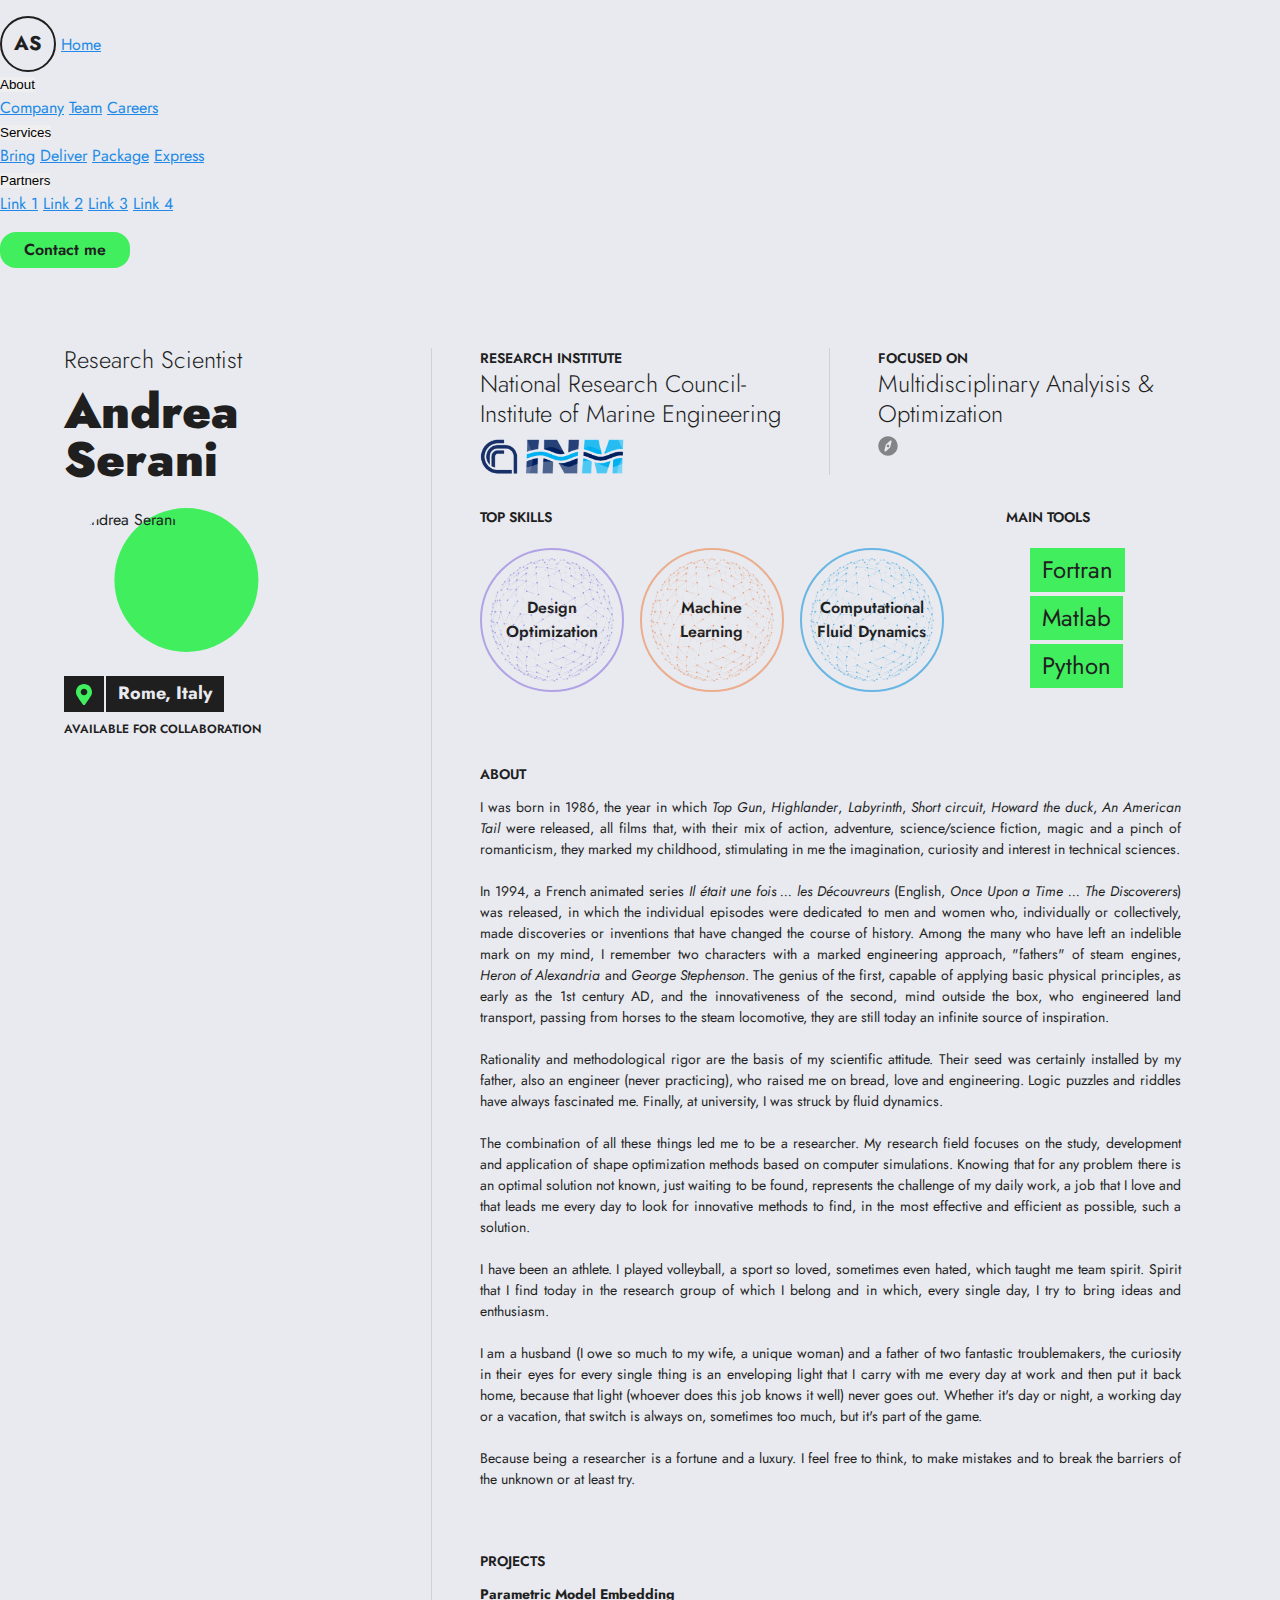
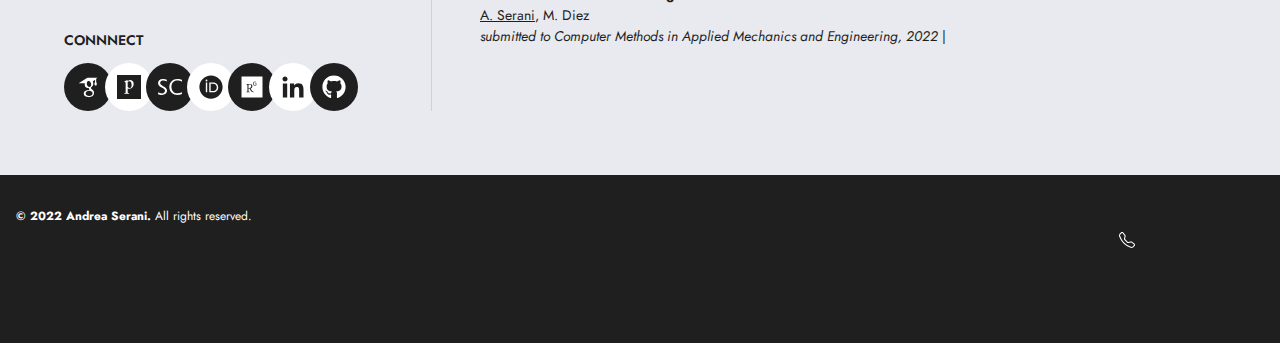
==== index.html @ d8c829e6 "Update index.html" ====
<!DOCTYPE htmL>
<html lang="en"><head>
<title>Andrea Serani - Research Scientist</title>
<meta charset="utf-8">
<meta http-equiv="X-UA-Compatible" content="IE=edge">
<meta name="viewport" content="width=device-width, initial-scale=1, shrink-to-fit=no">
<!--<link href="https://fonts.googleapis.com/css?family=Roboto:400,500|Source+Sans+Pro:300,400,600,700,900" rel="stylesheet">-->
    <link rel="preconnect" href="https://fonts.googleapis.com">
    <link rel="preconnect" href="https://fonts.gstatic.com" crossorigin>
    <link href="https://fonts.googleapis.com/css2?family=Jost:wght@300;400;500;600;700;900&display=swap" rel="stylesheet" type='text/css'>       
<link rel="stylesheet" href="./assets/styles.css">
<!--	<link rel="stylesheet" href="./assets/style.min.css">-->
<script src="./assets/scripts.js"></script>
<link rel="icon" type="image/png" href="./images/MAORG_symbol.png">
<!--<link rel="shortcut icon" href="./imags/MAORG_symbol.png" >     -->
<meta name="theme-color" content="#eee841">
<link rel="dns-prefetch" href="//fonts.googleapis.com/">
<link rel="stylesheet" href="https://cdn.rawgit.com/jpswalsh/academicons/master/css/academicons.min.css">	
<meta name="description" content="Andrea Serani - Research Scientist">
<script type="application/ld+json">
      {
        "@context": "http://schema.org/",
        "@type": "Person",
        "name": "Andrea Serani",
        "image": "DSCN4914.png",
        "sameAs": ["https://www.linkedin.com/in/andrea-serani/","https://github.com/MAORG-CNR-INM"],
        "jobTitle": "Research Scientist",
        "worksFor": {
          "@type": "Research Institute",
          "name": "CNR-INM"
        }  
      }
    </script>
</head>
<body class="antialiased bg-back leading-normal font-text text-front" data-new-gr-c-s-check-loaded="8.900.0" data-gr-ext-installed="">
<header>
<!-- The navigation menu -->
<div class="navbar">
<span class="inline-flex w-14 h-14 lg:mt-4 font-header font-bold text-xl justify-center items-center text-center text-front border-2 border-solid border-front rounded-full">AS</span>
  <a href="#home">Home</a>
  <div class="subnav">
    <button class="subnavbtn">About <i class="fa fa-caret-down"></i></button>
    <div class="subnav-content">
      <a href="#company">Company</a>
      <a href="#team">Team</a>
      <a href="#careers">Careers</a>
    </div>
  </div>
  <div class="subnav">
    <button class="subnavbtn">Services <i class="fa fa-caret-down"></i></button>
    <div class="subnav-content">
      <a href="#bring">Bring</a>
      <a href="#deliver">Deliver</a>
      <a href="#package">Package</a>
      <a href="#express">Express</a>
    </div>
  </div>
  <div class="subnav">
    <button class="subnavbtn">Partners <i class="fa fa-caret-down"></i></button>
    <div class="subnav-content">
      <a href="#link1">Link 1</a>
      <a href="#link2">Link 2</a>
      <a href="#link3">Link 3</a>
      <a href="#link4">Link 4</a>
    </div>
  </div>
<a href="#contact" class="contact">
<span class="inline-block h-6 w-6 lg:hidden"><svg xmlns="http://www.w3.org/2000/svg" viewBox="0 0 512 512"><path d="M502.3 190.8c3.9-3.1 9.7-.2 9.7 4.7V400c0 26.5-21.5 48-48 48H48c-26.5 0-48-21.5-48-48V195.6c0-5 5.7-7.8 9.7-4.7 22.4 17.4 52.1 39.5 154.1 113.6 21.1 15.4 56.7 47.8 92.2 47.6 35.7.3 72-32.8 92.3-47.6 102-74.1 131.6-96.3 154-113.7zM256 320c23.2.4 56.6-29.2 73.4-41.4 132.7-96.3 142.8-104.7 173.4-128.7 5.8-4.5 9.2-11.5 9.2-18.9v-19c0-26.5-21.5-48-48-48H48C21.5 64 0 85.5 0 112v19c0 7.4 3.4 14.3 9.2 18.9 30.6 23.9 40.7 32.4 173.4 128.7 16.8 12.2 50.2 41.8 73.4 41.4z"></path></svg></span>
<span class="hidden lg:block">Contact me</span>
</a>
</div>	

<div class="flex justify-between p-4 lg:px-8">
<!--<div class="flex justify-between p-4 lg:px-8">
<span class="inline-flex w-14 h-14 lg:mt-4 font-header font-bold text-xl justify-center items-center text-center text-front border-2 border-solid border-front rounded-full">AS</span>
<a href="#contact" class="contact">
<span class="inline-block h-6 w-6 lg:hidden"><svg xmlns="http://www.w3.org/2000/svg" viewBox="0 0 512 512"><path d="M502.3 190.8c3.9-3.1 9.7-.2 9.7 4.7V400c0 26.5-21.5 48-48 48H48c-26.5 0-48-21.5-48-48V195.6c0-5 5.7-7.8 9.7-4.7 22.4 17.4 52.1 39.5 154.1 113.6 21.1 15.4 56.7 47.8 92.2 47.6 35.7.3 72-32.8 92.3-47.6 102-74.1 131.6-96.3 154-113.7zM256 320c23.2.4 56.6-29.2 73.4-41.4 132.7-96.3 142.8-104.7 173.4-128.7 5.8-4.5 9.2-11.5 9.2-18.9v-19c0-26.5-21.5-48-48-48H48C21.5 64 0 85.5 0 112v19c0 7.4 3.4 14.3 9.2 18.9 30.6 23.9 40.7 32.4 173.4 128.7 16.8 12.2 50.2 41.8 73.4 41.4z"></path></svg></span>
<span class="hidden lg:block">Contact me</span>
</a>-->
</div>
</header>
<section class="container flex flex-wrap pt-4 my-8">
<div class="w-full lg:w-1/3 lg:border-r border-line lg:px-8 xl:px-12">
<div class="flex flex-col h-full justify-between">
<div>
<h2 class="font-header font-light text-front text-2xl leading-none mb-4">Research Scientist</h2>
<h1 class="font-header font-black text-front text-5xl leading-none break-words mb-6">Andrea Serani</h1>
<div class="relative inline-block">
<img src="images/DSCN4914.png" alt="Andrea Serani" class="block rounded-full relative z-10 w-56 h-56 lg:w-36 lg:h-36">
<div class="avatar-bg bg-lead"></div>
</div>
<br>
<div class="inline-flex bg-front mt-6 w-auto">
<span class="text-lead border-r-2 border-back pt-2 px-3">
<span class="inline-block h-4 w-4">
<svg xmlns="http://www.w3.org/2000/svg" viewBox="0 0 384 512"><path d="M172.268 501.67C26.97 291.031 0 269.413 0 192 0 85.961 85.961 0 192 0s192 85.961 192 192c0 77.413-26.97 99.031-172.268 309.67-9.535 13.774-29.93 13.773-39.464 0zM192 272c44.183 0 80-35.817 80-80s-35.817-80-80-80-80 35.817-80 80 35.817 80 80 80z"></path></svg>
</span>
</span>
<span class="text-back font-header font-bold py-1 px-3 text-lg">Rome, Italy</span>
</div>
<div class="text-xs uppercase pt-2 font-semibold text-front font-header">
Available for collaboration 
</div>
<div class="pt-1">
<a href="docs/CV_Serani.pdf"><i class="ai ai-cv-square ai-2x"></i></a>	
</div>
</div>
<footer class="pt-8 pb-12 lg:py-0">
<h5 class="section-header pb-3">Connnect</h5>
<div class="connect-icons">
<a href="https://scholar.google.it/citations?user=_Tz_sf8AAAAJ&hl=it" class="connect-icon" target="_blank"><svg style="color: white" xmlns="http://www.w3.org/2000/svg" xmlns:xlink="http://www.w3.org/1999/xlink" width="40" zoomAndPan="magnify" viewBox="0 0 30 30.000001" height="40" preserveAspectRatio="xMidYMid meet" version="1.0"><defs><clipPath id="id1"><path d="M 3.386719 3 L 27.339844 3 L 27.339844 28 L 3.386719 28 Z M 3.386719 3 " clip-rule="nonzero" fill="white"></path></clipPath></defs><g clip-path="url(#id1)"><path fill="white" d="M 14.660156 3.25 L 3.386719 10.308594 L 11.125 10.308594 C 11.097656 10.417969 11.050781 10.515625 11.027344 10.625 C 10.960938 10.964844 10.910156 11.34375 10.910156 11.734375 C 10.910156 16.773438 16.054688 16.207031 16.054688 16.207031 L 16.054688 17.492188 C 16.054688 18.011719 16.734375 17.832031 16.816406 18.890625 C 16.476562 18.890625 9.691406 18.695312 9.691406 23.277344 C 9.691406 27.882812 15.679688 27.65625 15.679688 27.65625 C 15.679688 27.65625 22.59375 27.964844 22.59375 22.273438 C 22.597656 18.871094 18.636719 17.765625 18.636719 16.398438 C 18.636719 15.015625 21.621094 14.609375 21.621094 11.375 C 21.621094 9.960938 21.523438 8.953125 20.890625 8.238281 C 20.84375 8.1875 20.808594 8.152344 20.761719 8.121094 C 20.75 8.109375 20.738281 8.101562 20.726562 8.09375 L 20.898438 8.09375 L 23.816406 5.902344 L 23.816406 8.898438 C 23.816406 8.953125 23.820312 9.007812 23.832031 9.0625 C 23.609375 9.1875 23.429688 9.363281 23.300781 9.585938 C 23.171875 9.808594 23.109375 10.050781 23.113281 10.308594 L 23.113281 11.722656 C 23.109375 11.910156 23.144531 12.09375 23.214844 12.269531 C 23.285156 12.445312 23.386719 12.597656 23.515625 12.734375 C 23.648438 12.867188 23.804688 12.972656 23.976562 13.042969 C 24.152344 13.117188 24.332031 13.152344 24.519531 13.152344 C 24.710938 13.152344 24.890625 13.117188 25.066406 13.042969 C 25.238281 12.972656 25.390625 12.867188 25.523438 12.734375 C 25.65625 12.597656 25.757812 12.445312 25.828125 12.269531 C 25.898438 12.09375 25.933594 11.910156 25.929688 11.722656 L 25.929688 10.308594 C 25.933594 10.050781 25.871094 9.808594 25.742188 9.585938 C 25.613281 9.363281 25.433594 9.1875 25.207031 9.0625 C 25.21875 9.007812 25.226562 8.953125 25.226562 8.898438 L 25.226562 4.839844 L 27.339844 3.25 Z M 15.632812 7.5625 C 16.039062 7.542969 16.445312 7.640625 16.835938 7.863281 C 17.125 8.007812 17.402344 8.21875 17.644531 8.480469 C 18.148438 8.984375 18.570312 9.714844 18.796875 10.578125 C 19.332031 12.625 18.636719 14.597656 17.191406 14.96875 C 15.765625 15.375 14.171875 14.039062 13.621094 12.007812 C 13.378906 11.015625 13.410156 10.054688 13.6875 9.292969 C 13.691406 9.28125 13.695312 9.273438 13.699219 9.265625 C 13.703125 9.261719 13.710938 9.257812 13.714844 9.253906 C 13.792969 8.953125 13.921875 8.679688 14.082031 8.457031 C 14.371094 8.035156 14.753906 7.746094 15.226562 7.617188 C 15.363281 7.585938 15.496094 7.566406 15.632812 7.5625 Z M 16.183594 19.75 C 18.566406 19.570312 20.597656 20.886719 20.746094 22.675781 C 20.84375 24.449219 19.007812 26.027344 16.605469 26.1875 C 14.222656 26.351562 12.160156 25.050781 12.046875 23.277344 C 11.933594 21.492188 13.78125 19.929688 16.183594 19.75 Z M 16.183594 19.75 " fill-opacity="1" fill-rule="nonzero"></path></g></svg></a>
<a href="https://publons.com/researcher/1407572/andrea-serani/" class="connect-icon" target="_blank"><svg role="img" viewBox="0 0 24 24" xmlns="http://www.w3.org/2000/svg"><title>Publons</title><path d="M0 0v24h24V0zm10.34 5.1c.083.014.114.096.156.158.054.354.1.71.154 1.065.157-.162.31-.328.49-.464.867-.666 2.05-.94 3.11-.63.72.21 1.315.72 1.756 1.316.187.263.348.547.45.855.198.582.225 1.206.198 1.815-.053 1.12-.433 2.244-1.169 3.103a4.029 4.029 0 01-2.616 1.41 4.418 4.418 0 01-2.188-.317c.019 1.01.032 2.018.038 3.028.021.465-.021.938.087 1.396.031.14.123.292.28.308.302.036.608.013.912.02.057 0 .13.037.126.101.004.186.009.373-.004.56-.046.092-.17.07-.255.072a44.358 44.358 0 00-4.437 0l-.07-.056c-.004-.22-.063-.467.034-.671.3-.035.606.02.904-.032.191-.048.268-.26.295-.434.04-.32.027-.642.042-.963V8.348c0-.156.006-.31-.008-.465a.888.888 0 00-.34-.656c-.203-.158-.438-.265-.662-.388-.082-.052-.181-.097-.229-.187a.985.985 0 01.008-.337c.056-.066.144-.086.219-.122.73-.315 1.456-.636 2.185-.952.17-.068.346-.144.533-.144zm1.99 1.146c-.053 0-.104 0-.156.013a2.12 2.12 0 00-1.493.86c.005 1.44 0 2.88.003 4.32.005.327.073.676.302.924.524.512 1.302.692 2.014.593.577-.096 1.037-.538 1.279-1.054.344-.736.395-1.571.335-2.371-.053-.655-.181-1.312-.449-1.915-.184-.407-.442-.793-.811-1.054a1.717 1.717 0 00-1.024-.313z"/></svg> </a>	
<a href="https://www.scopus.com/authid/detail.uri?authorId=56588993500" class="connect-icon" target="_blank"><svg style="color: white" role="img" viewBox="0 0 24 24" xmlns="http://www.w3.org/2000/svg"><title>Scopus</title><path d="M24 19.059l-.14-1.777c-1.426.772-2.945 1.076-4.465 1.076-3.319 0-5.96-2.782-5.96-6.475 0-3.903 2.595-6.31 5.633-6.31 1.917 0 3.39.303 4.792 1.075L24 4.895c-1.286-.608-2.337-.889-4.698-.889-4.534 0-7.97 3.53-7.97 8.017 0 5.12 4.09 7.924 7.9 7.924 1.916 0 3.506-.257 4.768-.888zm-14.954-3.46c0-2.22-1.964-3.225-3.857-4.347C3.716 10.364 2.15 9.756 2.15 8.12c0-1.215.889-2.548 2.642-2.548 1.519 0 2.57.234 3.903 1.029l.117-1.847c-1.239-.514-2.127-.748-4.137-.748C1.8 4.006.047 5.876.047 8.26c0 2.384 2.103 3.413 4.02 4.581 1.426.865 2.922 1.45 2.922 2.992 0 1.496-1.333 2.571-2.922 2.571-1.566 0-2.594-.35-3.786-1.075L0 19.176c1.215.56 2.454.818 4.16.818 2.385 0 4.885-1.473 4.885-4.395z" fill="white"></path></svg></a>
<a href="https://orcid.org/0000-0002-8814-1793" class="connect-icon" target="_blank"><svg xmlns="http://www.w3.org/2000/svg" viewBox="0 0 512 512"><!--! Font Awesome Free 6.1.1 by @fontawesome - https://fontawesome.com License - https://fontawesome.com/license/free (Icons: CC BY 4.0, Fonts: SIL OFL 1.1, Code: MIT License) Copyright 2022 Fonticons, Inc. --><path d="M294.75 188.19h-45.92V342h47.47c67.62 0 83.12-51.34 83.12-76.91 0-41.64-26.54-76.9-84.67-76.9zM256 8C119 8 8 119 8 256s111 248 248 248 248-111 248-248S393 8 256 8zm-80.79 360.76h-29.84v-207.5h29.84zm-14.92-231.14a19.57 19.57 0 1 1 19.57-19.57 19.64 19.64 0 0 1-19.57 19.57zM300 369h-81V161.26h80.6c76.73 0 110.44 54.83 110.44 103.85C410 318.39 368.38 369 300 369z"/></svg> </a>
<a href="https://www.researchgate.net/profile/Andrea-Serani" class="connect-icon" target="_blank"><svg style="color: white" xmlns="http://www.w3.org/2000/svg" viewBox="0 0 448 512"><!--! Font Awesome Free 6.1.1 by @fontawesome - https://fontawesome.com License - https://fontawesome.com/license/free (Icons: CC BY 4.0, Fonts: SIL OFL 1.1, Code: MIT License) Copyright 2022 Fonticons, Inc. --><path d="M0 32v448h448V32H0zm262.2 334.4c-6.6 3-33.2 6-50-14.2-9.2-10.6-25.3-33.3-42.2-63.6-8.9 0-14.7 0-21.4-.6v46.4c0 23.5 6 21.2 25.8 23.9v8.1c-6.9-.3-23.1-.8-35.6-.8-13.1 0-26.1.6-33.6.8v-8.1c15.5-2.9 22-1.3 22-23.9V225c0-22.6-6.4-21-22-23.9V193c25.8 1 53.1-.6 70.9-.6 31.7 0 55.9 14.4 55.9 45.6 0 21.1-16.7 42.2-39.2 47.5 13.6 24.2 30 45.6 42.2 58.9 7.2 7.8 17.2 14.7 27.2 14.7v7.3zm22.9-135c-23.3 0-32.2-15.7-32.2-32.2V167c0-12.2 8.8-30.4 34-30.4s30.4 17.9 30.4 17.9l-10.7 7.2s-5.5-12.5-19.7-12.5c-7.9 0-19.7 7.3-19.7 19.7v26.8c0 13.4 6.6 23.3 17.9 23.3 14.1 0 21.5-10.9 21.5-26.8h-17.9v-10.7h30.4c0 20.5 4.7 49.9-34 49.9zm-116.5 44.7c-9.4 0-13.6-.3-20-.8v-69.7c6.4-.6 15-.6 22.5-.6 23.3 0 37.2 12.2 37.2 34.5 0 21.9-15 36.6-39.7 36.6z" fill="white"></path></svg></a>
<a href="https://www.linkedin.com/in/andrea-serani/" class="connect-icon" target="_blank"><svg xmlns="http://www.w3.org/2000/svg" viewBox="0 0 448 512"><path d="M100.3 480H7.4V180.9h92.9V480zM53.8 140.1C24.1 140.1 0 115.5 0 85.8 0 56.1 24.1 32 53.8 32c29.7 0 53.8 24.1 53.8 53.8 0 29.7-24.1 54.3-53.8 54.3zM448 480h-92.7V334.4c0-34.7-.7-79.2-48.3-79.2-48.3 0-55.7 37.7-55.7 76.7V480h-92.8V180.9h89.1v40.8h1.3c12.4-23.5 42.7-48.3 87.9-48.3 94 0 111.3 61.9 111.3 142.3V480z"></path></svg></a>
<a href="https://github.com/MAORG-CNR-INM" class="connect-icon" target="_blank"><svg xmlns="http://www.w3.org/2000/svg" viewBox="0 0 496 512"><path d="M165.9 397.4c0 2-2.3 3.6-5.2 3.6-3.3.3-5.6-1.3-5.6-3.6 0-2 2.3-3.6 5.2-3.6 3-.3 5.6 1.3 5.6 3.6zm-31.1-4.5c-.7 2 1.3 4.3 4.3 4.9 2.6 1 5.6 0 6.2-2s-1.3-4.3-4.3-5.2c-2.6-.7-5.5.3-6.2 2.3zm44.2-1.7c-2.9.7-4.9 2.6-4.6 4.9.3 2 2.9 3.3 5.9 2.6 2.9-.7 4.9-2.6 4.6-4.6-.3-1.9-3-3.2-5.9-2.9zM244.8 8C106.1 8 0 113.3 0 252c0 110.9 69.8 205.8 169.5 239.2 12.8 2.3 17.3-5.6 17.3-12.1 0-6.2-.3-40.4-.3-61.4 0 0-70 15-84.7-29.8 0 0-11.4-29.1-27.8-36.6 0 0-22.9-15.7 1.6-15.4 0 0 24.9 2 38.6 25.8 21.9 38.6 58.6 27.5 72.9 20.9 2.3-16 8.8-27.1 16-33.7-55.9-6.2-112.3-14.3-112.3-110.5 0-27.5 7.6-41.3 23.6-58.9-2.6-6.5-11.1-33.3 2.6-67.9 20.9-6.5 69 27 69 27 20-5.6 41.5-8.5 62.8-8.5s42.8 2.9 62.8 8.5c0 0 48.1-33.6 69-27 13.7 34.7 5.2 61.4 2.6 67.9 16 17.7 25.8 31.5 25.8 58.9 0 96.5-58.9 104.2-114.8 110.5 9.2 7.9 17 22.9 17 46.4 0 33.7-.3 75.4-.3 83.6 0 6.5 4.6 14.4 17.3 12.1C428.2 457.8 496 362.9 496 252 496 113.3 383.5 8 244.8 8zM97.2 352.9c-1.3 1-1 3.3.7 5.2 1.6 1.6 3.9 2.3 5.2 1 1.3-1 1-3.3-.7-5.2-1.6-1.6-3.9-2.3-5.2-1zm-10.8-8.1c-.7 1.3.3 2.9 2.3 3.9 1.6 1 3.6.7 4.3-.7.7-1.3-.3-2.9-2.3-3.9-2-.6-3.6-.3-4.3.7zm32.4 35.6c-1.6 1.3-1 4.3 1.3 6.2 2.3 2.3 5.2 2.6 6.5 1 1.3-1.3.7-4.3-1.3-6.2-2.2-2.3-5.2-2.6-6.5-1zm-11.4-14.7c-1.6 1-1.6 3.6 0 5.9 1.6 2.3 4.3 3.3 5.6 2.3 1.6-1.3 1.6-3.9 0-6.2-1.4-2.3-4-3.3-5.6-2z"></path></svg></a>
</div>
</footer>
</div>
</div>
<div class="w-full lg:w-2/3 lg:pl-8 xl:pl-12">
<div class="flex pb-8">
<div class="w-1/2 pr-4 lg:pr-12 border-r border-line">
<h5 class="section-header pb-0">Research Institute</h5>
<h3 class="font-header font-light text-2xl text-front leading-tight">National Research Council-Institute of Marine Engineering</h3>
<div class="font-header font-semibold text-xs uppercase pt-2">
<!--<span class="dot status-green"></span> Available for hire-->
<a class="thumbnail pub_img"  href="http://www.inm.cnr.it/" target="_blank">
                                    <img src="images/thumbnail.png" alt="" class="block lg:w-36 lg:h12"/>
                                </a>    
</div>
</div>
<div class="w-1/2 pl-4 lg:pl-12">
<h5 class="section-header pb-0">Focused on</h5>
<div class="font-header font-light text-2xl text-front leading-tight">
Multidisciplinary Analyisis & Optimization
<div class="pt-1">
<a href="http://www.inm.cnr.it/groups/mao/" class="inline-block text-front opacity-50 hover:opacity-75 h-5 w-5" target="_blank">
<svg xmlns="http://www.w3.org/2000/svg" viewBox="0 0 512 512"><path d="M504 256c0 136.967-111.033 248-248 248S8 392.967 8 256 119.033 8 256 8s248 111.033 248 248zM307.446 120.844l-102.642 97.779a23.997 23.997 0 0 0-6.772 11.729l-33.359 137.779c-5.68 23.459 22.777 39.318 39.88 23.024l102.64-97.779a23.99 23.99 0 0 0 6.772-11.729l33.359-137.779c5.618-23.198-22.591-39.493-39.878-23.024zM256 224c-17.673 0-32 14.327-32 32s14.327 32 32 32 32-14.327 32-32-14.327-32-32-32z"></path></svg>
</a>
</div>
</div>
</div>
</div>
<div class="flex flex-wrap">
<div class="w-full lg:w-3/4 pb-12">
<h5 class="section-header pb-3">Top skills</h5>
<ul class="skills">
<li class="skill">Design Optimization
<svg xmlns="http://www.w3.org/2000/svg" viewBox="460.5 460.5 79 79"><g><path opacity=".106" d="M504.7 500.2l-5.5-3.4v-.1h.1l5.4 3.5zM499.3 504c-.1 0-.1 0 0 0-.1 0-.1-.1 0 0l5.4-3.8h.1v.1l-5.5 3.7z"></path><path opacity=".106" d="M493.1 500.7s0-.1 0 0l6.1-3.9h.1v.1l-6.2 3.8z"></path><path opacity=".106" d="M499.3 504c-.1 0-.1 0 0 0l-6.2-3.3v-.1h.1l6.1 3.4c0-.1 0 0 0 0zM499.2 496.9c0-.1 0-.1 0 0l5.4-3.4h.1v.1l-5.5 3.3c.1 0 0 0 0 0z"></path><path opacity=".106" d="M505.9 506.5l-6.7-2.5v-.1h.1l6.6 2.6c0-.1.1-.1 0 0z"></path><path opacity=".106" d="M505.9 506.5l-1.3-6.3v-.1h.1l1.2 6.4c.1 0 0 0 0 0zM499.2 496.9s0-.1 0 0v-7.1 7.1c.1-.1.1 0 0 0z"></path><path opacity=".106" d="M504.7 500.2s-.1 0 0 0c-.1 0-.1 0 0 0l4.6-3.4h.1v.1l-4.7 3.3zM493.4 507.9c-.1 0-.1 0 0 0l5.8-4h.1v.1l-5.9 3.9z"></path><path opacity=".106" d="M500.1 510.8s-.1 0 0 0l-.9-6.8v-.1h.1l.8 6.9zM504.7 493.6l-5.5-3.7v-.1h.1l5.4 3.8c0-.1 0-.1 0 0z"></path><path opacity=".106" d="M493.1 493.1c-.1 0 0 0 0 0l6.1-3.4h.1v.1l-6.2 3.3zM500.1 510.8s-.1 0 0 0c-.1 0-.1-.1 0 0l5.8-4.4h.1v.1l-5.9 4.3z"></path><path opacity=".106" d="M505.9 506.5s0-.1 0 0l4.9-4.1h.1v.1l-5 4z"></path><path opacity=".106" d="M510.9 502.5c-.1 0-.1 0 0 0l-1.6-5.5v-.1h.1l1.5 5.6c0-.1 0 0 0 0zM487 504.7c-.1 0-.1 0 0 0-.1 0-.1 0 0 0l6.1-4.1h.1v.1l-6.2 4zM504.7 493.6c-.1 0-.1-.1 0 0l1.2-6.1h.1v.1l-1.3 6c0-.1 0 0 0 0z"></path><path opacity=".106" d="M509.3 497c-.1 0-.1-.1 0 0l1.6-5.4h.1v.1l-1.7 5.3zM493.4 507.9l-6.5-3.2v-.1h.1l6.4 3.3s.1 0 0 0zM507.1 513.4s-.1 0 0 0l-1.2-6.9v-.1h.1l1.1 7z"></path><path opacity=".106" d="M512.4 508.8l-6.5-2.3v-.1h.1l6.4 2.4c0-.1 0-.1 0 0zM514.7 497.1l-5.5-.2 5.5.2c.1-.1.1 0 0 0 .1 0 .1 0 0 0zM499.3 489.8c-.1 0-.1 0 0 0l-5.9-3.7v-.1h.1l5.8 3.8c0-.1 0 0 0 0zM507.1 513.4l-7-2.6v-.1h.1l6.9 2.7c0-.1 0-.1 0 0z"></path><path opacity=".106" d="M512.4 508.8s-.1-.1 0 0l-1.6-6.3v-.1h.1l1.5 6.4c0-.1 0 0 0 0z"></path><path opacity=".11" d="M493.9 514.9l-.6-7v-.1h.1l.5 7.1c.1 0 .1 0 0 0zM493.1 493.1l-6.2-3.7v-.1h.1l6.1 3.8s.1 0 0 0z"></path><path opacity=".106" d="M510.9 491.6l-5-4.1v-.1h.1l4.9 4.2c0-.1.1 0 0 0z"></path><path opacity=".11" d="M493.9 514.9s0-.1 0 0l6.1-4.2h.1v.1l-6.2 4.1c.1 0 0 0 0 0zM499.3 489.8c-.1 0-.1 0 0 0-.1 0-.1 0 0 0l.8-6.6h.1v.1l-.9 6.5zM516.8 503.2l-6-.7v-.1h.1l5.9.8c.1-.1.1-.1 0 0 .1-.1.1 0 0 0zM507.1 513.4c-.1-.1-.1-.1 0 0l5.3-4.7h.1v.1l-5.4 4.6zM486.6 497.1l.2-7.6-.2 7.6c.1 0 .1 0 0 0z"></path><path opacity=".11" d="M505.9 487.5l-5.9-4.2v-.1h.1l5.8 4.3c.1-.1.1-.1 0 0 .1 0 0 0 0 0zM487.7 511.6l-.8-6.9v-.1h.1l.7 7c.1 0 .1 0 0 0z"></path><path opacity=".111" d="M486.9 489.5s0-.1 0 0l6.4-3.5h.1v.1l-6.5 3.4z"></path><path opacity=".117" d="M493.9 514.9l-6.2-3.3v-.1h.1l6.1 3.4c.1-.1.1 0 0 0 .1 0 .1 0 0 0z"></path><path opacity=".114" d="M510.9 491.6s-.1 0 0 0c-.1-.1 0-.1 0 0l6-.4h.1v.1l-6.1.3z"></path><path opacity=".118" d="M510.9 491.6s-.1 0 0 0l1.5-6.1h.1v.1l-1.6 6z"></path><path opacity=".114" d="M501 517.9c-.1 0-.1-.1 0 0l6.1-4.6h.1v.1l-6.2 4.5z"></path><path opacity=".118" d="M514.7 497.1l2.1-5.9h.1v.1l-2.2 5.8c.1 0 .1 0 0 0z"></path><path opacity=".122" d="M486.6 497.1l-6-3.6v-.1h.1l5.9 3.7c.1-.1.1-.1 0 0 .1 0 .1 0 0 0z"></path><path opacity=".123" d="M520.7 497.4l-5.9-.3v-.1l5.9.4c0-.1 0-.1 0 0z"></path><path opacity=".126" d="M518.6 509.9l-6.2-1.2v-.1h.1l6.1 1.3c0-.1.1 0 0 0zM500.1 483.3s-.1 0 0 0c-.1-.1-.1-.1 0 0l7.1-2.4h.1v.1l-7.2 2.3zM493.4 486.1c-.1 0-.1 0 0 0l.5-6.6h.1v.1l-.6 6.5zM487.7 511.6l-6.3-3.2v-.1h.1l6.2 3.3c.1-.1.1 0 0 0 .1 0 0 0 0 0zM516.9 491.3l-4.5-5.7v-.1h.1l4.4 5.8z"></path><path opacity=".127" d="M486.9 489.5l.7-6.7h.1v.1l-.8 6.6c.1 0 0 0 0 0zM516.8 503.2c0-.1 0-.1 0 0l3.8-5.8h.1v.1l-3.9 5.7c.1 0 .1 0 0 0z"></path><path opacity=".129" d="M500.1 483.3l-6.2-3.8v-.1h.1l6.1 3.9c0-.1 0-.1 0 0z"></path><path opacity=".133" d="M494.8 521.7c-.1 0-.1 0 0 0l-.9-6.8v-.1h.1l.8 6.9c0-.1 0 0 0 0zM512.5 485.6c-.1 0-.1 0 0 0l-5.3-4.6v-.1h.1l5.2 4.7c0-.1 0 0 0 0zM480.7 501.2s-.1-.1 0 0l-.1-7.7.1 7.7c0-.1 0 0 0 0zM508 520.1l-7.1-2.2v-.1h.1l7 2.3c.1-.1.1 0 0 0 .1 0 .1 0 0 0zM482.8 514.7c0-.1 0-.1 0 0l4.9-3.1h.1v.1l-5 3z"></path><path opacity=".135" d="M486.9 489.5l-5.5-3.1v-.1h.1l5.4 3.2c.1-.1.1 0 0 0z"></path><path opacity=".137" d="M513.6 515.3c-.1 0-.1 0 0 0l5-5.5h.1v.1l-5.1 5.4z"></path><path opacity=".141" d="M487.6 482.9c0-.1 0-.1 0 0l6.2-3.5h.1v.1l-6.3 3.4c.1 0 .1 0 0 0zM508 520.1l5.5-4.9h.1v.1l-5.6 4.8c.1 0 .1 0 0 0z"></path><path opacity=".145" d="M482.8 514.7s0-.1 0 0l-1.4-6.2v-.1h.1l1.3 6.3c.1-.1 0 0 0 0zM512.5 485.6c-.1 0-.1 0 0 0-.1-.1-.1-.1 0 0l6.2-.7h.1v.1l-6.3.6zM480.7 493.5c-.1 0-.1 0 0 0l.7-7.2h.1v.1l-.8 7.1zM507.1 481l-6.2-4.3v-.1h.1l6.1 4.4c.1-.1.1-.1 0 0 .1 0 .1 0 0 0z"></path><path opacity=".149" d="M475.9 504.9s-.1 0 0 0c-.1 0-.1 0 0 0l4.8-3.9h.1v.1l-4.9 3.8zM488.2 518.3l-5.4-3.6v-.1h.1l5.3 3.7c.1-.1.1-.1 0 0 .1 0 0 0 0 0zM523.1 503.8s-.1 0 0 0l-2.4-6.5v-.1h.1l2.3 6.6z"></path><path opacity=".15" d="M480.7 501.2l-5.3-3.5v-.1h.1l5.2 3.6c0-.1 0-.1 0 0z"></path><path opacity=".153" d="M507.1 481c0-.1 0-.1 0 0l6.6-1.6h.1v.1l-6.7 1.5z"></path><path opacity=".154" d="M475.4 497.6s-.1 0 0 0c-.1 0-.1 0 0 0l5.3-4.2h.1v.1l-5.4 4.1zM520.7 497.4c-.1 0-.1 0 0 0l2.4-6.1h.1v.1l-2.5 6z"></path><path opacity=".157" d="M501.9 524.3c-.1 0-.1 0 0 0-.1 0-.1 0 0 0l6.2-4.3h.1v.1l-6.3 4.2z"></path><path opacity=".158" d="M477.2 511.5s-.1 0 0 0c-.1 0-.1 0 0 0l4.3-3.2h.1v.1l-4.4 3.1z"></path><path opacity=".161" d="M514.3 521.4l-.8-6.1v-.1h.1l.7 6.2c.1 0 0 0 0 0zM480.7 493.5c-.1 0-.1 0 0 0l-4.9-3.1v-.1h.1l4.8 3.2c0-.1 0 0 0 0z"></path><path opacity=".164" d="M519.7 516.7s-.1 0 0 0l-1.1-6.8v-.1h.1l1 6.9z"></path><path opacity=".165" d="M487.6 482.9l-5-2.5v-.1h.1l4.9 2.6c.1-.1.1-.1 0 0 .1 0 .1 0 0 0z"></path><path opacity=".165" d="M487.6 482.9l.4-6.2h.1v.1l-.5 6.1c.1 0 .1 0 0 0z"></path><path opacity=".166" d="M514.3 521.4l-6.3-1.3v-.1h.1l6.2 1.4c0-.1.1 0 0 0z"></path><path opacity=".169" d="M518.7 485l-5-5.5v-.1c0-.1 0 0 .1 0l4.9 5.6c.1-.1.1 0 0 0zM483.5 520.7c-.1 0-.1 0 0 0-.1 0-.1-.1 0 0l4.7-2.5h.1v.1l-4.8 2.4z"></path><path opacity=".172" d="M481.4 486.4s-.1-.1 0 0l1.2-6h.1v.1l-1.3 5.9z"></path><path opacity=".169" d="M489.2 524.4s-.1-.1 0 0c-.1-.1-.1-.1 0 0l5.6-2.8h.1v.1l-5.7 2.7z"></path><path opacity=".172" d="M501 476.7c-.1-.1 0-.1 0 0l7.1-1.9h.1v.1l-7.2 1.8z"></path><path opacity=".176" d="M478.9 517c0-.1 0-.1 0 0l3.9-2.4h.1v.1l-4 2.3zM523.1 503.8c-.1 0-.1 0 0 0l3.4-6.1h.1v.1l-3.5 6zM477.2 511.5s-.1 0 0 0l-1.3-6.6v-.1h.1l1.2 6.7z"></path><path opacity=".18" d="M475.4 497.6c-.1 0-.1 0 0 0l.4-7.3h.1v.1l-.5 7.2z"></path><path opacity=".184" d="M481.4 486.4L477 484v-.1h.1l4.3 2.5c0-.1.1-.1 0 0z"></path><path opacity=".185" d="M514.3 521.4l5.4-4.8h.1v.1l-5.5 4.7z"></path><path opacity=".184" d="M508.7 525.9l-6.8-1.6v-.1c0-.1 0 0 .1 0l6.7 1.7c0-.1 0-.1 0 0z"></path><path opacity=".188" d="M482.7 480.4s-.1 0 0 0c-.1 0-.1 0 0 0l5.4-3.8h.1v.1l-5.5 3.7z"></path><path opacity=".189" d="M478.9 517l-1.8-5.5v-.1h.1l1.7 5.6c.1-.1.1 0 0 0z"></path><path opacity=".196" d="M528.8 504.4l-5.7-.6v-.1h.1l5.6.7c0-.1 0-.1 0 0z"></path><path opacity=".193" d="M489.2 524.4l-5.7-3.7v-.1h.1l5.6 3.8c0-.1 0-.1 0 0 0-.1 0 0 0 0zM508.7 525.9c-.1 0-.1 0 0 0-.1 0-.1-.1 0 0l5.6-4.6h.1v.1l-5.7 4.5z"></path><path opacity=".196" d="M518.7 485l1.1-6.2h.1v.1l-1.2 6.1c.1 0 0 0 0 0z"></path><path opacity=".2" d="M475.8 490.4s-.1 0 0 0l1.2-6.5h.1v.1l-1.3 6.4zM475.9 504.9l-5-3v-.1h.1l4.9 3.1z"></path><path opacity=".204" d="M472.2 509.4c-.1-.1-.1-.1 0 0l3.7-4.5h.1v.1l-3.8 4.4z"></path><path opacity=".2" d="M495.8 527.4l-6.6-3.1v-.1h.1l6.5 3.2c0-.1 0 0 0 0z"></path><path opacity=".204" d="M502.6 529.4l-.8-5.1v-.1h.1l.7 5.2c.1 0 .1 0 0 0zM513.7 479.5l.7-5.5h.1v.1l-.8 5.4c.1 0 0 0 0 0z"></path><path opacity=".208" d="M477.2 511.5l-5-2.2v-.1h.1l4.9 2.3c0-.1 0 0 0 0zM528.9 491.7l-5.7-.4v-.1h.1l5.6.5c0-.1 0-.1 0 0z"></path><path opacity=".211" d="M508.1 474.8l-6.3-3.9v-.1h.1l6.2 4c.1 0 .1 0 0 0 .1 0 0 0 0 0z"></path><path opacity=".212" d="M470.9 494.1c-.1 0-.1-.1 0 0l4.9-3.8h.1v.1l-5 3.7zM528.8 504.4s-.1 0 0 0l-2.4-6.6v-.1h.1l2.3 6.7z"></path><path opacity=".216" d="M494.7 473.4s0-.1 0 0c0-.1 0-.1 0 0l7.2-2.5h.1v.1l-7.3 2.4z"></path><path opacity=".215" d="M508.1 474.8l6.3-.8h.1v.1l-6.4.7z"></path><path opacity=".216" d="M482.7 480.4l-4-1.7v-.1h.1l3.9 1.8zM524.8 510.8s-.1 0 0 0c-.1 0-.1 0 0 0l4-6.5h.1v.1l-4.1 6.4z"></path><path opacity=".22" d="M488.1 476.7l-4.8-1.8v-.1h.1l4.7 1.9c0-.1.1 0 0 0z"></path><path opacity=".217" d="M514.5 526.5s-.1-.1 0 0l-.2-5.1.2 5.1c0-.1 0 0 0 0z"></path><path opacity=".219" d="M519.9 522.6l-.3-6 .3 6c.1 0 .1 0 0 0z"></path><path opacity=".224" d="M525.4 517.5l-5.7-.8v-.1h.1l5.6.9c0-.1 0-.1 0 0 0-.1 0 0 0 0zM478.9 517l-4.7-1.4v-.1h.1l4.6 1.5c.1-.1.1-.1 0 0 .1 0 0 0 0 0zM483.3 525.6s-.1 0 0 0l.1-5-.1 5zM502.6 529.4l-6.8-2v-.1h.1l6.7 2.1c.1-.1.1 0 0 0 .1 0 0 0 0 0z"></path><path opacity=".227" d="M514.5 526.5l-5.8-.6v-.1h.1l5.7.7c0-.1 0-.1 0 0 0-.1 0 0 0 0zM478.1 521.4s0-.1 0 0l.7-4.5h.1v.1l-.8 4.4c.1 0 .1 0 0 0zM494.7 473.4l-5.7-2.1v-.1h.1l5.6 2.2c0-.1.1-.1 0 0 0-.1 0 0 0 0zM477 484s0-.1 0 0l1.7-5.3h.1v.1L477 484c.1 0 .1 0 0 0zM524.9 484.9l-5.1-6.1v-.1h.1l5 6.2c.1 0 .1 0 0 0z"></path><path opacity=".231" d="M508.1 474.8l.6-5.1h.1v.1l-.7 5c.1 0 .1 0 0 0zM525.4 517.5s-.1-.1 0 0l-.7-6.7v-.1h.1l.6 6.8c0-.1 0 0 0 0z"></path><path opacity=".232" d="M489.8 529.5c-.1 0-.1-.1 0 0l-.6-5.1v-.1h.1l.5 5.2c0-.1 0-.1 0 0z"></path><path opacity=".231" d="M531.4 498.3l-4.9-.5v-.1h.1l4.8.6c0-.1 0-.1 0 0 0-.1 0 0 0 0zM519.9 478.9c-.1 0-.1-.1 0 0l-5.4-4.8v-.1h.1l5.3 4.9c0-.1 0-.1 0 0 0-.1 0 0 0 0z"></path><path opacity=".235" d="M472 486.8s0-.1 0 0l5-2.9h.1v.1l-5.1 2.8c.1 0 .1 0 0 0z"></path><path opacity=".239" d="M489.8 529.5c-.1 0-.1-.1 0 0-.1-.1-.1-.1 0 0l6-2.1h.1v.1l-6.1 2zM508.9 530.3l-.3-4.4v-.1h.1l.2 4.5c.1 0 .1 0 0 0z"></path><path opacity=".243" d="M474.2 515.6l-2.1-6.3v-.1h.1l2 6.4c.1 0 .1 0 0 0zM530 511.2l-5.2-.4v-.1h.1l5.1.5z"></path><path opacity=".247" d="M478.7 478.8c0-.1 0-.1 0 0l4.5-3.9h.1v.1l-4.6 3.8c.1 0 0 0 0 0z"></path><path opacity=".251" d="M514.5 526.5s-.1 0 0 0c-.1-.1-.1-.1 0 0l5.4-3.9h.1v.1l-5.5 3.8zM501.9 471s-.1-.1 0 0c-.1-.1 0-.1 0 0l6.9-1.2h.1v.1l-7 1.1zM470.9 494.1s-.1 0 0 0l1.1-7.4h.1v.1l-1.2 7.3zM497 532.2l-1.3-4.8v-.1h.1l1.2 4.9c.1 0 0 0 0 0z"></path><path opacity=".255" d="M483.3 474.9s-.1 0 0 0c-.1 0-.1 0 0 0l5.7-3.7h.1v.1l-5.8 3.6z"></path><path opacity=".251" d="M528.8 504.4c-.1 0-.1 0 0 0l2.6-6.2h.1v.1l-2.7 6.1z"></path><path opacity=".259" d="M483.3 525.6l-5.2-4.3v-.1h.1l5.1 4.4zM508.9 530.3l-6.3-.9v-.1h.1l6.2 1c.1-.1.1-.1 0 0 .1 0 0 0 0 0zM531.4 498.3l-2.6-6.6v-.1h.1l2.5 6.7c0-.1 0 0 0 0z"></path><path opacity=".267" d="M489.8 529.5c-.1 0-.1 0 0 0l-6.5-3.8v-.1h.1l6.4 3.9c0-.1 0-.1 0 0 0-.1 0 0 0 0zM497 532.2s0-.1 0 0l5.6-2.9h.1v.1l-5.7 2.8z"></path><path opacity=".271" d="M474 480.7s0-.1 0 0l4.7-2h.1v.1l-4.8 1.9zM519.9 478.9c-.1-.1-.1-.1 0 0l.3-5.2h.1v.1l-.4 5.1c0-.1 0 0 0 0zM524.9 484.9l.6-5.9h.1v.1l-.7 5.8c.1 0 0 0 0 0z"></path><path opacity=".273" d="M467.5 506.5c-.1 0-.1-.1 0 0l3.4-4.6h.1v.1l-3.5 4.5z"></path><path opacity=".275" d="M501.9 471s-.1-.1 0 0l.7-4.3h.1v.1l-.8 4.2c0-.1 0 0 0 0z"></path><path opacity=".278" d="M530.2 485.6l-5.3-.6v-.1h.1l5.2.7c0-.1 0-.1 0 0 0-.1 0 0 0 0z"></path><path opacity=".275" d="M514.5 474.1c-.1 0-.1 0 0 0-.1-.1-.1-.1 0 0l5.7-.5h.1v.1l-5.8.4z"></path><path opacity=".278" d="M469.5 513.5c-.1 0-.1 0 0 0l2.7-4.3h.1v.1l-2.8 4.2zM533.2 504.8l-4.4-.4v-.1h.1l4.3.5c.1-.1.1-.1 0 0 .1-.1 0 0 0 0zM472 486.8l1.9-6.1h.1v.1l-2 6c.1 0 .1 0 0 0z"></path><path opacity=".282" d="M514.5 474.1c-.1 0-.1 0 0 0l.2-4.3h.1v.1l-.3 4.2z"></path><path opacity=".286" d="M497 532.2l-7.3-2.8v-.1h.1l7.2 2.9c.1-.1.1 0 0 0zM528.9 491.7c-.1 0-.1 0 0 0l1.3-6.2h.1v.1l-1.4 6.1zM474.2 515.6l-4.7-2.1v-.1h.1l4.6 2.2c.1-.1.1 0 0 0 .1 0 0 0 0 0zM504.1 533.5l-1.6-4.1v-.1h.1l1.5 4.2c.1 0 .1 0 0 0 .1 0 .1 0 0 0z"></path><path opacity=".287" d="M514.2 530.2l.2-3.8h.1v.1l-.3 3.7c.1 0 .1 0 0 0z"></path><path opacity=".29" d="M473.2 520.1c-.1 0-.1 0 0 0l1-4.5h.1v.1l-1.1 4.4z"></path><path opacity=".286" d="M470.9 494.1l-3.6-3.6v-.1h.1l3.5 3.7c.1-.1.1 0 0 0z"></path><path opacity=".29" d="M483.3 474.9s-.1 0 0 0l-.2-4.2v-.1h.1l.1 4.3zM519.5 527.3s-.1-.1 0 0l.4-4.7h.1v.1l-.5 4.6z"></path><path opacity=".294" d="M478.1 521.4l-5-1.3v-.1h.1l4.9 1.4c.1-.1.1-.1 0 0 .1 0 .1 0 0 0zM489 471.3l-6-.5v-.1h.1l5.9.6c.1-.1.1-.1 0 0 .1 0 .1 0 0 0z"></path><path opacity=".295" d="M533.3 492.4l-4.5-.7v-.1h.1l4.4.8c0-.1.1-.1 0 0 .1 0 0 0 0 0z"></path><path opacity=".298" d="M508.8 469.8l-6.1-3.1v-.1h.1l6 3.2z"></path><path opacity=".302" d="M477.9 525.9l.2-4.6h.1v.1l-.3 4.5c.1 0 0 0 0 0z"></path><path opacity=".298" d="M514.7 469.8h-5.9 5.9c0-.1 0 0 0 0z"></path><path opacity=".302" d="M525 523c-.1 0-.1 0 0 0-.1 0-.1 0 0 0l.4-5.6h.1v.1l-.5 5.5zM508.9 530.3c0-.1 0-.1 0 0l5.3-.2-5.3.2zM495.7 468.4c0-.1 0-.1 0 0l6.9-1.8h.1v.1l-7 1.7z"></path><path opacity=".306" d="M483.7 530.3l-.5-4.8v-.1h.1l.4 4.9c.1 0 .1 0 0 0zM489 471.3l.5-4.3h.1v.1l-.6 4.2c.1 0 .1 0 0 0zM504.1 533.5l4.8-3.3h.1v.1l-4.9 3.2c.1 0 .1 0 0 0z"></path><path opacity=".31" d="M530 511.2s-.1 0 0 0l3.2-6.6h.1v.1l-3.3 6.5z"></path><path opacity=".314" d="M483.7 530.3l6-1h.1v.1l-6.1.9zM525.6 479l-5.5-5.4v-.1h.1l5.4 5.5c.1 0 .1 0 0 0z"></path><path opacity=".319" d="M495.7 468.4l-6.1-1.3v-.1h.1l6 1.4c.1-.1.1-.1 0 0 .1 0 .1 0 0 0z"></path><path opacity=".322" d="M508.8 469.8c-.1 0-.1 0 0 0l.2-3.6h.1v.1l-.3 3.5z"></path><path opacity=".318" d="M469.5 513.5s-.1 0 0 0l-2.1-7.1v-.1h.1l2 7.2zM520.2 473.7s-.1 0 0 0l-5.5-3.9v-.1h.1l5.4 4c0-.1 0-.1 0 0z"></path><path opacity=".326" d="M490.9 533.9c-.1 0-.1 0 0 0l-1.1-4.5v-.1h.1l1 4.6z"></path><path opacity=".324" d="M535 498.8l-3.6-.5v-.1h.1l3.5.6c0-.1 0-.1 0 0z"></path><path opacity=".326" d="M477.9 475l5.1-4.4h.1v.1l-5.2 4.3zM514.2 530.2s0-.1 0 0l5.2-3h.1v.1l-5.3 2.9c.1 0 0 0 0 0z"></path><path opacity=".329" d="M469.3 483.6s-.1 0 0 0c-.1 0-.1-.1 0 0l4.7-3h.1v.1l-4.8 2.9zM466.7 498.5c-.1 0-.1 0 0 0l.6-8h.1v.1l-.7 7.9z"></path><path opacity=".333" d="M519.5 527.3c-.1-.1-.1-.1 0 0l5.4-4.4h.1v.1l-5.5 4.3z"></path><path opacity=".337" d="M477.9 525.9l-4.8-5.8v-.1h.1l4.7 5.9c.1-.1.1 0 0 0zM495.7 468.4s0-.1 0 0l1.2-3.9h.1v.1l-1.3 3.8c.1 0 .1 0 0 0z"></path><path opacity=".338" d="M490.9 533.9c-.1 0-.1 0 0 0-.1 0-.1-.1 0 0l6.1-1.8h.1v.1l-6.2 1.7z"></path><path opacity=".342" d="M474 480.7l-1.2-3.7v-.1h.1l1.1 3.8c.1 0 0 0 0 0z"></path><path opacity=".341" d="M530 511.2l3.8-.1-3.8.1z"></path><path opacity=".345" d="M502.7 466.7c-.1 0-.1 0 0 0-.1-.1-.1-.1 0 0l6.4-.5h.1v.1l-6.5.4z"></path><path opacity=".349" d="M483.7 530.3l-5.9-4.5v-.1h.1l5.8 4.6c.1 0 .1 0 0 0 .1 0 .1 0 0 0z"></path><path opacity=".352" d="M533.2 504.8s0-.1 0 0l1.7-6h.1v.1l-1.8 5.9c.1 0 0 0 0 0z"></path><path opacity=".349" d="M467.4 490.6c-.1 0-.1 0 0 0-.1 0-.1-.1 0 0l1.9-7h.1v.1l-2 6.9zM525 523c-.1 0-.1 0 0 0-.1 0-.1-.1 0 0l4.9-5.6h.1v.1l-5 5.5z"></path><path opacity=".354" d="M472.9 477.1c-.1-.1 0-.1 0 0l5-2.1h.1v.1l-5.1 2z"></path><path opacity=".357" d="M498.5 536c-.1 0-.1 0 0 0l-1.5-3.8v-.1h.1l1.4 3.9c0-.1 0 0 0 0zM502.7 466.7s-.1 0 0 0l-5.7-2.2v-.1h.1l5.6 2.3c0-.1 0-.1 0 0zM510.4 533.6h-6.3 6.3c0-.1 0-.1 0 0z"></path><path opacity=".36" d="M535 498.8s-.1 0 0 0l-1.7-6.4v-.1h.1l1.6 6.5z"></path><path opacity=".361" d="M525.6 479l-.4-4.8v-.1h.1l.3 4.9zM520.2 473.7c-.1 0-.1 0 0 0l-.5-3.9v-.1h.1l.4 4z"></path><path opacity=".367" d="M465.4 510.7l2-4.3h.1v.1l-2.1 4.2z"></path><path opacity=".369" d="M490.9 533.9s-.1 0 0 0l-7.1-3.6v-.1h.1l7 3.7c0-.1 0 0 0 0zM517 531.7l-2.8-1.5v-.1h.1l2.7 1.6c.1-.1.1 0 0 0 .1 0 0 0 0 0z"></path><path opacity=".37" d="M477.9 475l-.3-3.7v-.1h.1l.2 3.8c.1 0 0 0 0 0z"></path><path opacity=".373" d="M514.7 469.8c-.1 0-.1 0 0 0l-.3-3v-.1h.1l.2 3.1z"></path><path opacity=".369" d="M469.5 513.5l-4.1-2.8v-.1h.1l4 2.9z"></path><path opacity=".373" d="M463.8 503.1l2.8-4.7h.1v.1l-2.9 4.6zM468.4 517.9c0-.1 0-.1 0 0l1-4.4h.1v.1l-1.1 4.3c.1-.1 0 0 0 0zM489.6 467s0-.1 0 0l7.3-2.6h.1v.1l-7.4 2.5zM498.5 536c-.1 0-.1 0 0 0-.1-.1-.1-.1 0 0l5.7-2.5h.1v.1l-5.8 2.4z"></path><path opacity=".38" d="M533.9 486.7l-3.8-1.2v-.1h.1l3.7 1.3c.1-.1.1 0 0 0 .1 0 .1 0 0 0z"></path><path opacity=".377" d="M466.7 498.5c-.1 0-.1 0 0 0l-2.9-3.5v-.1h.1l2.8 3.6z"></path><path opacity=".378" d="M522.9 528.2l-3.4-.9v-.1h.1l3.3 1c0-.1 0-.1 0 0z"></path><path opacity=".38" d="M473 524.6c-.1 0-.1-.1 0 0l.1-4.5-.1 4.5c0-.1 0 0 0 0zM536.1 504.9l-2.9-.2v-.1h.1l2.8.3c.1-.1.1 0 0 0 .1 0 .1 0 0 0z"></path><path opacity=".384" d="M522.9 528.2c-.1 0-.1 0 0 0l2-5.3h.1v.1l-2.1 5.2z"></path><path opacity=".388" d="M477.9 525.9l-4.9-1.3v-.1h.1l4.8 1.4c0-.1.1-.1 0 0z"></path><path opacity=".392" d="M514.4 466.9l-5.4-.6v-.1h.1l5.3.7c.1-.1.1-.1 0 0 .1-.1.1 0 0 0z"></path><path opacity=".396" d="M528.6 523.1l-3.7-.1 3.7.1c0-.1.1 0 0 0 .1 0 0 0 0 0zM467.4 490.6c-.1 0-.1 0 0 0l-2.2-3.1v-.1h.1l2.1 3.2c0-.1 0-.1 0 0z"></path><path opacity=".399" d="M536.2 493.3l-2.9-.9v-.1h.1l2.8 1c.1-.1.1 0 0 0 .1 0 .1 0 0 0z"></path><path opacity=".404" d="M509.1 466.3c-.1 0-.1 0 0 0l-4.9-2.7v-.1h.1l4.8 2.8c0-.1 0-.1 0 0z"></path><path opacity=".408" d="M528.6 523.1l1.3-5.7h.1v.1l-1.4 5.6c.1 0 0 0 0 0zM465.2 487.4l4-3.9h.1v.1l-4.1 3.8zM525.2 474.3l-5.5-4.4v-.1h.1l5.4 4.5c.1 0 .1 0 0 0 .1 0 0 0 0 0z"></path><path opacity=".416" d="M519.8 469.9c-.1 0-.1 0 0 0l-5.3-3v-.1h.1l5.2 3.1c0-.1 0-.1 0 0z"></path><path opacity=".412" d="M530.2 480.1l-5-5.8v-.1h.1l4.9 5.9z"></path><path opacity=".416" d="M497 464.5c-.1 0-.1 0 0 0-.1 0-.1-.1 0 0l7.2-1h.1v.1l-7.3.9zM533.8 511.2s-.1 0 0 0c-.1 0-.1 0 0 0l2.3-6.3h.1v.1l-2.4 6.2z"></path><path opacity=".42" d="M505.6 536.4c-.1 0-.1 0 0 0-.1 0-.1 0 0 0l4.8-2.9h.1v.1l-4.9 2.8z"></path><path opacity=".421" d="M517 531.7s0-.1 0 0l5.8-3.6h.1v.1l-5.9 3.5z"></path><path opacity=".42" d="M469.3 483.6s-.1 0 0 0l-1.2-3.3v-.1h.1l1.1 3.4zM468.4 517.9s0-.1 0 0l-3.1-7.2v-.1h.1l3 7.3c.1-.1.1-.1 0 0zM529.9 517.5c0-.1 0-.1 0 0l3.5-.8h.1v.1l-3.6.7z"></path><path opacity=".431" d="M463.8 503.1l-.1-8.1.1 8.1c.1 0 0 0 0 0z"></path><path opacity=".435" d="M468.2 480.3c-.1 0-.1 0 0 0-.1 0-.1 0 0 0l4.7-3.3h.1v.1l-4.8 3.2zM512.9 535.2l-2.5-1.6v-.1h.1l2.4 1.7c0-.1.1-.1 0 0 0-.1 0 0 0 0zM477.6 471.4s0-.1 0 0l5.8-4.5h.1v.1l-5.9 4.4zM505.6 536.4l-7.1-.5v-.1h.1l7 .6c0-.1 0 0 0 0z"></path><path opacity=".439" d="M533.4 516.8s-.1-.1 0 0l.3-5.6h.1v.1l-.4 5.5c0-.1 0 0 0 0z"></path><path opacity=".443" d="M536.2 493.3l-2.3-6.6v-.1h.1l2.2 6.7c.1 0 .1 0 0 0zM463.8 495c-.1 0-.1 0 0 0-.1 0-.1 0 0 0l1.4-7.6h.1v.1l-1.5 7.5z"></path><path opacity=".451" d="M514.4 466.9l-3.9-2.8v-.1h.1l3.8 2.9c.1-.1.1-.1 0 0 .1-.1.1 0 0 0zM512.9 535.2s0-.1 0 0c-.1-.1-.1-.1 0 0l4.1-3.5h.1v.1l-4.2 3.4c0-.1 0 0 0 0z"></path><path opacity=".454" d="M536.1 504.9l1-5.7h.1v.1l-1.1 5.6c.1 0 .1 0 0 0z"></path><path opacity=".455" d="M533.8 511.2c-.1 0-.1 0 0 0-.1-.1-.1-.1 0 0l2.8-1.4h.1v.1l-2.9 1.3z"></path><path opacity=".459" d="M497 464.5s-.1 0 0 0c-.1 0-.1 0 0 0l1.4-2.7h.1v.1l-1.5 2.6z"></path><path opacity=".463" d="M510.6 464l-6.4-.4v-.1h.1l6.3.5c0-.1 0 0 0 0z"></path><path opacity=".462" d="M537.2 499.3l-1-6v-.1h.1l.9 6.1c.1 0 0 0 0 0z"></path><path opacity=".459" d="M525.2 474.3l-2.1-4.4v-.1h.1l2 4.5c.1 0 .1 0 0 0z"></path><path opacity=".463" d="M523.2 470l-3.4-.1 3.4.1c0-.1 0-.1 0 0 0-.1 0 0 0 0zM485 534.1c-.1 0-.1 0 0 0l-6.5-4.2v-.1h.1l6.4 4.3c0-.1 0 0 0 0z"></path><path opacity=".466" d="M472.7 473.7c-.1 0-.1 0 0 0-.1 0-.1 0 0 0l4.9-2.4h.1v.1l-5 2.3z"></path><path opacity=".467" d="M528.9 475.3l-3.7-1v-.1h.1l3.6 1.1c.1-.1.1 0 0 0 .1 0 .1 0 0 0z"></path><path opacity=".471" d="M530.2 480.1s-.1 0 0 0l-1.3-4.8v-.1h.1l1.2 4.9zM519.8 532.4l-2.8-.7v-.1h.1l2.7.8c0-.1.1 0 0 0z"></path><path opacity=".474" d="M465.4 510.7l-2.8-3.4v-.1h.1l2.7 3.5c.1 0 .1 0 0 0zM533.7 482s-.1 0 0 0l-3.5-1.9v-.1h.1l3.4 2zM536.6 509.9s-.1 0 0 0l-.5-5v-.1h.1l.4 5.1c0-.1 0 0 0 0z"></path><path opacity=".478" d="M462.6 507.3s-.1 0 0 0l1.2-4.3h.1v.1l-1.3 4.2zM519.8 532.4c-.1 0-.1 0 0 0l3-4.3h.1v.1l-3.1 4.2z"></path><path opacity=".482" d="M468.4 517.9l-3.7-3.3v-.1h.1l3.6 3.4c.1-.1.1-.1 0 0zM463.8 503.1l-2.1-3.5v-.1h.1l2 3.6c.1 0 .1 0 0 0z"></path><path opacity=".486" d="M477.6 471.4l.5-3h.1v.1l-.6 2.9c.1 0 .1 0 0 0zM533.9 486.7l-.3-4.7v-.1h.1l.2 4.8c.1 0 .1 0 0 0 .1 0 0 0 0 0zM468.6 521.9l-.2-4.1v-.1h.1l.1 4.2c.1 0 0 0 0 0zM461.8 499.6c-.1 0-.1 0 0 0-.1 0-.1 0 0 0l2-4.7h.1v.1l-2.1 4.6z"></path><path opacity=".49" d="M536.8 489.3c-.1 0-.1 0 0 0l-2.8-2.6v-.1h.1l2.7 2.7c0-.1 0-.1 0 0z"></path><path opacity=".494" d="M492.4 537l-7.5-2.9v-.1h.1l7.4 3c.1-.1.1-.1 0 0 .1 0 0 0 0 0zM463.8 495c-.1 0-.1 0 0 0l-1.3-3.1v-.1h.1l1.2 3.2zM468.2 480.3c-.1 0-.1 0 0 0-.1 0-.1 0 0 0l4.5-6.7h.1v.1l-4.6 6.6z"></path><path opacity=".498" d="M478.2 468.5c-.1-.1 0-.1 0 0l5.3-1.5h.1v.1l-5.4 1.4zM500 538.2c-.1 0-.1 0 0 0-.1-.1-.1-.1 0 0l5.6-1.8h.1v.1l-5.7 1.7z"></path><path opacity=".501" d="M536.2 493.3l.5-4.1h.1v.1l-.6 4c.1 0 .1 0 0 0z"></path><path opacity=".498" d="M533.4 516.8c0-.1-.1-.1 0 0l3.1-7h.1v.1l-3.2 6.9c0-.1 0 0 0 0z"></path><path opacity=".502" d="M504.2 463.6s0-.1 0 0l1.4-1.8h.1v.1l-1.5 1.7z"></path><path opacity=".506" d="M525.9 528.2s0-.1 0 0l2.7-5.1h.1v.1l-2.8 5zM462.5 491.9s-.1 0 0 0c-.1 0-.1 0 0 0l2.7-4.5h.1v.1l-2.8 4.4zM490.7 463.7c0-.1 0-.1 0 0l7.7-1.8h.1v.1l-7.8 1.7zM478.5 529.9l-4.5-1.7v-.1h.1l4.4 1.8s.1 0 0 0z"></path><path opacity=".512" d="M538.2 503.4c-.1 0-.1 0 0 0l-1-4.1v-.1h.1l.9 4.2c0-.1 0 0 0 0z"></path><path opacity=".514" d="M523.2 470l-5.9-3.7v-.1h.1l5.8 3.8c0-.1 0-.1 0 0zM480 532.9l-1.5-3v-.1h.1l1.4 3.1c.1 0 0 0 0 0z"></path><path opacity=".518" d="M507.6 537.8l-2.1-1.3v-.1h.1l2 1.4c0-.1 0-.1 0 0 0-.1 0 0 0 0z"></path><path opacity=".52" d="M537.2 499.3l1-3.3h.1v.1l-1.1 3.2c.1 0 0 0 0 0z"></path><path opacity=".518" d="M528.9 475.3l-5.8-5.4v-.1h.1l5.7 5.5c.1 0 .1 0 0 0 .1 0 0 0 0 0z"></path><path opacity=".525" d="M510.6 464l-4.9-2.2v-.1h.1l4.8 2.3zM500 538.2l-7.6-1.2v-.1h.1l7.5 1.3c0-.1 0-.1 0 0zM485 534.1c-.1 0-.1 0 0 0l-5-1.2v-.1h.1l4.9 1.3c0-.1 0 0 0 0z"></path><path opacity=".533" d="M484.7 464.5c0-.1 0-.1 0 0l6-.9h.1v.1l-6.1.8zM531.5 522.3c0-.1-.1-.1 0 0l1.9-5.6h.1v.1l-2 5.5c0-.1 0 0 0 0z"></path><path opacity=".535" d="M464.7 514.6l-2.2-7.3v-.1h.1l2.1 7.4c.1 0 .1 0 0 0z"></path><path opacity=".533" d="M536.6 509.9s-.1-.1 0 0l1.5-6.6h.1v.1l-1.6 6.5z"></path><path opacity=".541" d="M510.6 464c-.1 0-.1 0 0 0-.1 0-.1-.1 0 0l2.5-.6h.1v.1l-2.6.5zM519.8 532.4c-.1 0-.1-.1 0 0l6.1-4.3h.1v.1l-6.2 4.2z"></path><path opacity=".549" d="M498.4 461.9s0-.1 0 0l7.2-.1-7.2.1zM533.4 516.8s0-.1 0 0c-.1-.1 0-.1 0 0l2.2-1.6h.1v.1l-2.3 1.5z"></path><path opacity=".553" d="M490.7 463.7c0-.1 0-.1 0 0l1.5-1.9h.1v.1l-1.6 1.8z"></path><path opacity=".555" d="M517.3 466.3l-4.2-2.8v-.1h.1l4.1 2.9c0-.1 0-.1 0 0z"></path><path opacity=".557" d="M538.2 496.1l-1.5-6.8v-.1h.1l1.4 6.9c.1-.1.1 0 0 0z"></path><path opacity=".569" d="M535.7 515.2c-.1 0-.1 0 0 0-.1 0-.1 0 0 0l.9-5.4h.1v.1l-1 5.3zM462.5 491.9c-.1 0-.1 0 0 0l2-7.2h.1v.1l-2.1 7.1zM520.1 466.7l-2.8-.4v-.1h.1l2.7.5c0-.1 0-.1 0 0zM480 532.9l-6-4.7v-.1h.1l5.9 4.8c0-.1 0 0 0 0zM494.2 538.4l-1.8-1.4v-.1h.1l1.7 1.5c.1-.1.1-.1 0 0 .1 0 0 0 0 0z"></path><path opacity=".573" d="M498.4 461.9l-6.1-.1 6.1.1c.1-.1.1 0 0 0 .1 0 .1 0 0 0zM515.3 535.6c0-.1 0-.1 0 0l4.5-3.3h.1v.1l-4.6 3.2z"></path><path opacity=".577" d="M526.3 471.3c-.1 0-.1 0 0 0l-3.1-1.3v-.1h.1l3 1.4c0-.1 0-.1 0 0zM472.7 473.7c-.1 0-.1 0 0 0l.9-2.5h.1v.1l-1 2.4z"></path><path opacity=".58" d="M528.9 475.3l-2.7-4.1v-.1h.1l2.6 4.2c.1 0 .1 0 0 0zM536.6 509.9c-.1-.1-.1-.1 0 0l1.4-1.9h.1v.1l-1.5 1.8z"></path><path opacity=".582" d="M462.6 507.3l-1.4-3.5v-.1h.1l1.3 3.6c.1 0 0 0 0 0z"></path><path opacity=".588" d="M531.8 477.6l-2.9-2.3v-.1h.1l2.8 2.4c.1-.1.1-.1 0 0zM461.3 503.8s-.1 0 0 0l.4-4.3h.1v.1l-.5 4.2zM486.8 536.4l-6.8-3.5v-.1h.1l6.7 3.6c.1-.1.1-.1 0 0z"></path><path opacity=".592" d="M519.8 532.4c-.1 0 0-.1 0 0l2.3-.6h.1v.1l-2.4.5z"></path><path opacity=".596" d="M461.8 499.6c-.1 0-.1 0 0 0l-.6-3.2v-.1h.1l.5 3.3zM464.7 514.6l-2.2-3.9v-.1h.1l2.1 4c.1 0 .1 0 0 0zM473.7 471.3c-.1 0-.1 0 0 0-.1-.1-.1-.1 0 0l4.5-2.9h.1v.1l-4.6 2.8z"></path><path opacity=".6" d="M535.9 485l-2.3-2.9v-.1h.1l2.2 3c.1-.1 0-.1 0 0zM507.6 537.8s0-.1 0 0c-.1-.1 0-.1 0 0l7.7-2.3h.1v.1l-7.8 2.2zM538 508.1l.1-4.8-.1 4.8c.1 0 0 0 0 0z"></path><path opacity=".604" d="M461.2 496.5c0-.1 0-.1 0 0l1.2-4.6h.1v.1l-1.3 4.5c.1-.1 0 0 0 0z"></path><path opacity=".6" d="M484.7 464.5c0-.1 0-.1 0 0l7.6-2.7h.1v.1l-7.7 2.6z"></path><path opacity=".604" d="M465.6 518.2l-.9-3.6v-.1h.1l.8 3.7z"></path><path opacity=".6" d="M531.5 522.3c-.1-.1-.1-.1 0 0l4.1-7.1h.1v.1l-4.2 7c0-.1 0 0 0 0z"></path><path opacity=".604" d="M522.1 531.9l3.8-3.8h.1v.1l-3.9 3.7z"></path><path opacity=".607" d="M538.2 503.4s-.1 0 0 0c-.1 0-.1-.1 0 0l.7-3.2h.1v.1l-.8 3.1z"></path><path opacity=".61" d="M478.2 468.5c-.1-.1-.1-.1 0 0l1.5-1.8h.1v.1l-1.6 1.7z"></path><path opacity=".608" d="M501.5 538.8l-1.6-.6v-.1h.1l1.5.7c.1-.1.1 0 0 0 .1 0 .1 0 0 0z"></path><path opacity=".611" d="M520.1 466.7l-7-3.2v-.1h.1l6.9 3.3c0-.1.1 0 0 0z"></path><path opacity=".616" d="M538.9 500.2s-.1 0 0 0l-.7-4.2v-.1h.1l.6 4.3z"></path><path opacity=".62" d="M538.2 496.1s0-.1 0 0l-.1-3.7.1 3.7c.1-.1 0 0 0 0zM474 528.3l-3.7-3.1v-.1h.1l3.6 3.2c0-.1 0-.1 0 0z"></path><path opacity=".625" d="M479.7 466.7c-.1 0-.1-.1 0 0l5-2.3h.1v.1l-5.1 2.2z"></path><path opacity=".627" d="M505.7 461.9c-.1 0-.1 0 0 0-.1-.1-.1-.1 0 0l2.1-.2-2.1.2z"></path><path opacity=".631" d="M468.3 477.5c-.1 0-.1 0 0 0l5.3-6.3h.1v.1l-5.4 6.2zM526.3 471.3c-.1 0-.1 0 0 0l-6.2-4.6v-.1h.1l6.1 4.7c0-.1 0-.1 0 0zM482.2 534.5l-2.2-1.6v-.1h.1l2.1 1.7zM535.7 515.2c-.1 0-.1 0 0 0-.1 0-.1 0 0 0l2.3-7.2h.1v.1l-2.4 7.1z"></path><path opacity=".638" d="M492.3 461.9s-.1 0 0 0c-.1-.1 0-.1 0 0l7.7-1h.1v.1l-7.8.9z"></path><path opacity=".643" d="M513.1 463.5l-5.4-1.7v-.1h.1l5.3 1.8c.1 0 .1 0 0 0 .1 0 0 0 0 0zM462.6 510.8l-1.4-7v-.1h.1l1.3 7.1c0-.1 0 0 0 0zM531.8 477.6l-5.6-6.3v-.1h.1l5.5 6.4c.1-.1.1 0 0 0z"></path><path opacity=".647" d="M484.7 464.5c0-.1 0-.1 0 0l1.9-1.1h.1v.1l-2 1zM486.8 536.4l-4.7-1.9v-.1h.1l4.6 2c0-.1.1-.1 0 0z"></path><path opacity=".651" d="M464.5 484.7c-.1 0-.1 0 0 0l.8-2.3h.1v.1l-.9 2.2zM531.5 522.3c-.1-.1-.1-.1 0 0l1.5-2.1h.1v.1l-1.6 2c0-.1 0 0 0 0zM501.5 538.8l-7.3-.4v-.1h.1l7.2.5c.1-.1.1-.1 0 0 .1 0 .1 0 0 0z"></path><path opacity=".659" d="M465.6 518.2l-3-7.4v-.1h.1l2.9 7.5c0-.1 0 0 0 0zM473.7 471.3c-.1 0-.1 0 0 0-.1-.1-.1-.1 0 0l6-4.7h.1v.1l-6.1 4.6zM489 537.1l-2.2-.8v-.1h.1l2.1.9z"></path><path opacity=".667" d="M538.9 500.2s-.1 0 0 0l-.8-7.9v-.1h.1l.7 8zM461.2 496.5c0-.1 0-.1 0 0l1.1-6.8h.1v.1l-1.2 6.7c.1-.1 0 0 0 0z"></path><path opacity=".667" d="M538.1 492.4l-2.3-7.4v-.1h.1l2.2 7.5c.1-.1.1 0 0 0 .1 0 .1 0 0 0zM486.6 463.5s-.1 0 0 0c-.1-.1-.1-.1 0 0l5.7-1.7h.1v.1l-5.8 1.6z"></path><path opacity=".671" d="M522.1 531.9l5.9-5.2h.1v.1l-6 5.1z"></path><path opacity=".673" d="M520.1 466.7l-4.6-2.3v-.1h.1l4.5 2.4c0-.1.1 0 0 0z"></path><path opacity=".674" d="M494.2 538.4l-5.3-1.2v-.1h.1l5.2 1.3c.1-.1.1-.1 0 0 .1 0 0 0 0 0z"></path><path opacity=".678" d="M468.3 477.5c-.1 0-.1 0 0 0l1.6-2h.1v.1l-1.7 1.9z"></path><path opacity=".682" d="M535.7 515.2c-.1 0-.1 0 0 0-.1 0-.1 0 0 0l.6-2.3h.1v.1l-.7 2.2zM492.3 461.9s-.1 0 0 0c-.1-.1 0-.1 0 0l1.8-.2h.1v.1l-1.9.1z"></path><path opacity=".685" d="M522.4 468.5l-2.4-1.8v-.1h.1l2.3 1.9c.1 0 .1 0 0 0 .1 0 0 0 0 0z"></path><path opacity=".686" d="M482.2 534.5l-6-3.8v-.1h.1l5.9 3.9c0-.1 0 0 0 0z"></path><path opacity=".689" d="M461.2 500.6l-.1-4.2.1 4.2c.1 0 .1 0 0 0z"></path><path opacity=".694" d="M536.3 513l1.7-5h.1v.1l-1.8 4.9zM494.2 538.4c0-.1 0-.1 0 0l1.3-.3h.1v.1l-1.4.2z"></path><path opacity=".702" d="M462.6 510.8s0-.1 0 0l-.6-4v-.1h.1l.5 4.1c0-.1 0 0 0 0z"></path><path opacity=".7" d="M494.1 461.8s0-.1 0 0c0-.1 0-.1 0 0l5.8-.8h.1v.1l-5.9.7z"></path><path opacity=".706" d="M528 526.9c0-.1 0-.1 0 0l4.9-6.7h.1v.1l-5 6.6c.1 0 0 0 0 0z"></path><path opacity=".702" d="M538 508.1v-3 3c.1 0 0 0 0 0z"></path><path opacity=".706" d="M515.6 464.4l-7.9-2.6v-.1h.1l7.8 2.7zM531.8 477.6l-3.5-3.6v-.1h.1l3.4 3.7c.1-.1.1 0 0 0zM473.7 471.3c-.1 0-.1 0 0 0-.1-.1-.1-.1 0 0l2.1-1.3h.1v.1l-2.2 1.2z"></path><path opacity=".71" d="M464.2 513.9s-.1 0 0 0l-1.6-3.1v-.1h.1l1.5 3.2c0-.1 0-.1 0 0z"></path><path opacity=".714" d="M465.6 518.2l-1.5-4.4v-.1h.1l1.4 4.5c0-.1 0 0 0 0z"></path><path opacity=".718" d="M538.9 500.2s-.1 0 0 0l-.8-3.7v-.1h.1l.7 3.8z"></path><path opacity=".716" d="M501.5 538.8l-6-.7v-.1c0-.1 0 0 .1 0l5.9.8c.1-.1.1 0 0 0 .1 0 .1 0 0 0z"></path><path opacity=".718" d="M536.5 488.5l-.7-3.6v-.1h.1l.6 3.7c.1 0 0 0 0 0zM501.6 461.8l-1.6-.7v-.1h.1l1.5.8c0-.1 0-.1 0 0 0-.1 0 0 0 0z"></path><path opacity=".722" d="M538.1 496.6v-4.3 4.3c.1 0 .1 0 0 0zM461.9 494.7s-.1-.1 0 0l.5-5h.1v.1l-.6 4.9zM468 520.9l-2.4-2.7v-.1h.1l2.3 2.8z"></path><path opacity=".722" d="M538.1 492.4l-1.7-3.9v-.1h.1l1.6 4c.1-.1.1 0 0 0 .1 0 .1 0 0 0z"></path><path opacity=".726" d="M479.7 466.7s-.1 0 0 0c-.1 0 0-.1 0 0l2.2-.5h.1v.1l-2.3.4z"></path><path opacity=".729" d="M465.3 482.5s0-.1 0 0l4.6-6.9h.1v.1l-4.7 6.8z"></path><path opacity=".733" d="M533 520.3c-.1 0-.1-.1 0 0l3.3-7.3h.1v.1l-3.4 7.2zM473.2 527.1l-2.9-2v-.1h.1l2.8 2.1c0-.1 0 0 0 0z"></path><path opacity=".729" d="M523.6 530.1c-.1-.1-.1-.1 0 0l4.4-3.3h.1v.1l-4.5 3.2z"></path><path opacity=".733" d="M522.4 468.5l-6.9-4.1v-.1h.1l6.8 4.2c.1 0 .1 0 0 0 .1 0 0 0 0 0z"></path><path opacity=".731" d="M509.6 537.5c-.1 0-.1 0 0 0-.1 0-.1-.1 0 0l7.6-3.2h.1v.1l-7.7 3.1z"></path><path opacity=".733" d="M484.6 535l-2.5-.4v-.1h.1l2.4.5c.1-.1.1-.1 0 0 .1-.1.1 0 0 0zM479 531.8l-2.9-1.1v-.1h.1l2.8 1.2c0-.1 0 0 0 0z"></path><path opacity=".737" d="M462 506.9s0-.1 0 0l-.8-6.3v-.1h.1l.7 6.4c.1-.1 0 0 0 0z"></path><path opacity=".733" d="M507.7 461.8l-6.2-.1 6.2.1c.1-.1.1 0 0 0 .1 0 .1 0 0 0z"></path><path opacity=".737" d="M495.5 538.1l-6.5-1v-.1h.1l6.4 1.1c0-.1.1 0 0 0 .1 0 0 0 0 0zM501.5 538.8s0-.1 0 0l1.6-1.2h.1v.1l-1.7 1.1c.1 0 0 0 0 0z"></path><path opacity=".741" d="M462.4 489.7l1.5-1.9h.1v.1l-1.6 1.8z"></path><path opacity=".745" d="M461.2 500.6l.6-6h.1v.1l-.7 5.9c.1 0 .1 0 0 0zM481.9 466.3c-.1-.1-.1-.1 0 0l4.7-2.9h.1v.1l-4.8 2.8z"></path><path opacity=".749" d="M489 537.1l-4.4-2.2v-.1h.1l4.3 2.3z"></path><path opacity=".745" d="M528 526.9s0-.1 0 0l.8-2.6h.1v.1l-.9 2.5c.1 0 .1 0 0 0z"></path><path opacity=".757" d="M464.2 513.9s-.1 0 0 0l-2.2-7v-.1h.1l2.1 7.1c0-.1 0 0 0 0z"></path><path opacity=".753" d="M470 475.6c-.1 0-.1 0 0 0l5.8-5.6h.1v.1l-5.9 5.5z"></path><path opacity=".757" d="M464 487.9c-.1 0-.1 0 0 0l1.3-5.5h.1v.1l-1.4 5.4zM503.2 537.7c-.1 0-.1 0 0 0-.1-.1-.1-.1 0 0l6.4-.3-6.4.3z"></path><path opacity=".761" d="M494.1 461.8s0-.1 0 0c0-.1 0-.1 0 0l7.4-.1-7.4.1zM517.2 534.4s0-.1 0 0l6.3-4.4h.1v.1l-6.4 4.3zM488.8 463.9l-2.2-.4v-.1h.1l2.1.5c0-.1.1-.1 0 0z"></path><path opacity=".769" d="M533.3 481l-5-7v-.1h.1l4.9 7.1z"></path><path opacity=".766" d="M515.6 464.4l-5.8-.9v-.1h.1l5.7 1c0-.1 0 0 0 0z"></path><path opacity=".771" d="M462.4 501.2l-1.2-.6v-.1h.1l1.1.7c0-.1.1-.1 0 0z"></path><path opacity=".772" d="M465.3 482.5s0-.1 0 0l2.4-1.5h.1v.1l-2.5 1.4z"></path><path opacity=".773" d="M533 520.3s-.1-.1 0 0v-2.8 2.8c0-.1 0 0 0 0z"></path><path opacity=".772" d="M475.8 470.1s0-.1 0 0l6-3.9h.1v.1l-6.1 3.8z"></path><path opacity=".773" d="M509.6 537.5s-.1 0 0 0c-.1 0-.1 0 0 0l1.5-2.1h.1v.1l-1.6 2z"></path><path opacity=".776" d="M488.8 463.9c-.1 0 0-.1 0 0l5.3-2.2h.1v.1l-5.4 2.1z"></path><path opacity=".78" d="M461.9 494.7s-.1-.1 0 0l2-6.8h.1v.1l-2.1 6.7z"></path><path opacity=".784" d="M473.2 527.1l-5.2-6.2v-.1h.1l5.1 6.3c0-.1 0 0 0 0z"></path><path opacity=".78" d="M484.6 535l-5.7-3.2v-.1h.1l5.6 3.3c.1-.1.1-.1 0 0 .1-.1.1 0 0 0z"></path><path opacity=".784" d="M479 531.8l-5.8-4.7v-.1h.1l5.7 4.8c0-.1 0 0 0 0z"></path><path opacity=".788" d="M467.7 481s-.1 0 0 0l2.2-5.5h.1v.1l-2.3 5.4z"></path><path opacity=".789" d="M522.4 468.5l-5-1.4v-.1h.1l4.9 1.5c.1 0 .1 0 0 0 .1 0 .1 0 0 0z"></path><path opacity=".792" d="M495.5 538.1l-5.3-2v-.1h.1l5.2 2.1s.1 0 0 0z"></path><path opacity=".793" d="M511.2 535.5c-.1 0-.1-.1 0 0-.1-.1-.1-.1 0 0l6.1-1.1h.1v.1l-6.2 1z"></path><path opacity=".796" d="M463.8 508.1l-1.9-1.2v-.1h.1l1.8 1.3c.1-.1.1-.1 0 0 .1 0 .1 0 0 0zM470 475.6s-.1 0 0 0c-.1 0-.1 0 0 0l2.9-.8h.1v.1l-3 .7z"></path><path opacity=".8" d="M495.4 463.4l-1.3-1.7v-.1h.1l1.2 1.8c.1 0 .1 0 0 0 .1 0 0 0 0 0z"></path><path opacity=".804" d="M490.2 536.1l-5.6-1.2v-.1h.1l5.5 1.3c0-.1.1 0 0 0zM517.2 534.4l1.1-2.8h.1v.1l-1.2 2.7c.1 0 0 0 0 0zM528.4 474l-4.5-2.3v-.1h.1l4.4 2.4zM472.9 474.9c-.1 0-.1 0 0 0-.1 0-.1 0 0 0l2.9-4.9h.1v.1l-3 4.8z"></path><path opacity=".812" d="M461.9 494.7c0-.1 0-.1 0 0l1.8-.1-1.8.1zM478.7 470.2h-2.9s0-.1 0 0h2.9c0-.1 0-.1 0 0 0-.1 0 0 0 0zM538.1 505.1s-.1 0 0 0l-1.8-3.6v-.1h.1l1.7 3.7z"></path><path opacity=".816" d="M467 515.6l-2.9-1.8v-.1h.1l2.8 1.9c.1 0 .1 0 0 0zM528.9 524.3c-.1 0-.1 0 0 0l4.1-6.9h.1v.1l-4.2 6.8zM518.4 531.7c-.1 0-.1 0 0 0-.1-.1-.1-.1 0 0l5.2-1.7h.1v.1l-5.3 1.6zM533.3 481l-4.1-3.1v-.1h.1l4 3.2c0-.1 0 0 0 0z"></path><path opacity=".82" d="M533.2 485.1V481v4.1c.1 0 .1 0 0 0zM523.6 530.1c-.1 0-.1-.1 0 0l.5-3h.1v.1l-.6 2.9zM538.1 496.6l-2.7-3.8v-.1h.1l2.6 3.9c.1-.1.1 0 0 0 .1 0 .1 0 0 0z"></path><path opacity=".824" d="M517.5 467.1l-7.8-3.6v-.1h.1l7.7 3.7c0-.1 0-.1 0 0z"></path><path opacity=".823" d="M535.5 492.8c0-.1 0-.1 0 0l.9-4.3h.1v.1l-1 4.2c.1-.1.1 0 0 0z"></path><path opacity=".827" d="M471.9 522.8l-3.9-1.9v-.1h.1l3.8 2c0-.1.1 0 0 0zM479 531.8s-.1 0 0 0l-1.2-3.2v-.1h.1l1.1 3.3z"></path><path opacity=".831" d="M473.2 527.1s-.1 0 0 0l-1.3-4.3v-.1h.1l1.2 4.4z"></path><path opacity=".828" d="M463.8 508.1l-1.5-7v-.1h.1l1.4 7.1c.1 0 .1 0 0 0 .1 0 .1 0 0 0z"></path><path opacity=".831" d="M488.8 463.9c-.1-.1 0-.1 0 0l6.6-.6h.1v.1l-6.7.5zM503.2 537.7l-6.2-1.5v-.1c0-.1 0 0 .1 0l6.1 1.6c0-.1 0-.1 0 0z"></path><path opacity=".835" d="M524.1 527.1c-.1 0-.1 0 0 0l4.8-2.9h.1v.1l-4.9 2.8zM484.4 466.9c-.1 0 0-.1 0 0l4.4-3.1h.1v.1l-4.5 3z"></path><path opacity=".839" d="M467.7 481c-.1 0-.1 0 0 0l5.1-6.2h.1v.1l-5.2 6.1zM533 517.5l2.3-7.5h.1v.1l-2.4 7.4z"></path><path opacity=".836" d="M462.4 501.2s-.1-.1 0 0l1.3-6.6h.1v.1l-1.4 6.5z"></path><path opacity=".84" d="M523.9 471.8l-6.4-4.7v-.1h.1l6.3 4.8c0-.1.1-.1 0 0z"></path><path opacity=".847" d="M497 536.2l-6.8-.1 6.8.1c.1-.1.1 0 0 0 .1 0 .1 0 0 0zM511.2 535.5c-.1 0-.1-.1 0 0-.1-.1-.1-.1 0 0l7.2-3.9h.1v.1l-7.3 3.8zM464 487.9c-.1 0-.1 0 0 0-.1 0-.1-.1 0 0l2.8-.6h.1v.1l-2.9.5zM528.9 524.3s-.1 0 0 0l-.3-3.3v-.1h.1l.2 3.4z"></path><path opacity=".855" d="M467 515.6l-3.2-7.6v-.1h.1l3.1 7.7c.1 0 .1 0 0 0z"></path><path opacity=".851" d="M472.9 474.9c-.1 0-.1 0 0 0-.1 0-.1-.1 0 0l5.8-4.8h.1v.1l-5.9 4.7z"></path><path opacity=".859" d="M535.4 510.1s-.1 0 0 0l.9-8.7h.1v.1l-1 8.6zM528.6 521.1c-.1 0-.1 0 0 0l4.4-3.7h.1v.1l-4.5 3.6zM478.7 470.2s0-.1 0 0c-.1-.1-.1-.1 0 0l5.7-3.3h.1v.1l-5.8 3.2c0-.1 0 0 0 0z"></path><path opacity=".863" d="M518.4 531.7c-.1 0-.1 0 0 0-.1-.1-.1-.1 0 0l5.7-4.6h.1v.1l-5.8 4.5z"></path><path opacity=".859" d="M465.1 501.8l-2.7-.6v-.1h.1l2.6.7c0-.1 0-.1 0 0z"></path><path opacity=".867" d="M483.9 532.8l-6.1-4.1v-.1h.1l6 4.2c.1-.1.1-.1 0 0 .1 0 .1 0 0 0zM535.5 492.8s0-.1 0 0l-2.3-7.7v-.1h.1l2.2 7.8c.1-.1.1-.1 0 0zM490.2 536.1l-.1-2.8.1 2.8z"></path><path opacity=".871" d="M471.9 522.8l-4.9-7.2v-.1h.1l4.8 7.3c.1 0 0 0 0 0zM511.3 467.1c0-.1 0-.1 0 0l6.2-.1-6.2.1z"></path><path opacity=".878" d="M490 466.3c0-.1 0-.1 0 0l5.4-3h.1v.1l-5.5 2.9c.1 0 0 0 0 0z"></path><path opacity=".876" d="M511.2 535.5c-.1 0-.1 0 0 0-.1-.1-.1-.1 0 0l1-3.6h.1v.1l-1.1 3.5c0-.1 0 0 0 0zM518.6 471.2l-1.2-4.2v-.1h.1l1.1 4.3c.1 0 0 0 0 0z"></path><path opacity=".882" d="M497 536.2l7.6-1.5h.1v.1l-7.7 1.4zM484.4 466.9c0-.1 0-.1 0 0l5.6-.7h.1v.1l-5.7.6zM471.6 480.4l1.2-5.5h.1v.1l-1.3 5.4c.1 0 .1 0 0 0zM531.1 514.6s0-.1 0 0l4.2-4.6h.1v.1l-4.3 4.5zM523.9 471.8l-5.3-.5v-.1c0-.1 0 0 .1 0l5.2.6c0-.1 0-.1 0 0z"></path><path opacity=".883" d="M490.2 533.4l-6.3-.6v-.1h.1l6.2.7c0-.1 0-.1 0 0z"></path><path opacity=".882" d="M524.4 476c-.1 0-.1 0 0 0l-.5-4.2v-.1h.1l.4 4.3c0-.1 0 0 0 0z"></path><path opacity=".886" d="M497 536.2l-6.9-2.9v-.1h.1l6.8 3c.1 0 .1 0 0 0 .1 0 .1 0 0 0z"></path><path opacity=".888" d="M529.2 477.9l-4.8-2v-.1h.1l4.7 2.1z"></path><path opacity=".89" d="M477.6 474.5s-.1 0 0 0l1.1-4.4h.1v.1l-1.2 4.3z"></path><path opacity=".894" d="M518.4 531.7c-.1 0-.1 0 0 0l.3-3.7h.1v.1l-.4 3.6zM528.8 482.3l.3-4.5h.1v.1l-.4 4.4c.1 0 .1 0 0 0zM483.7 470.2l.6-3.4h.1c.1 0 0 0 0 .1l-.7 3.3c.1 0 0 0 0 0z"></path><path opacity=".898" d="M533.2 485.1l-4.4-2.7v-.1h.1l4.3 2.8c.1-.1.1-.1 0 0 .1 0 .1 0 0 0z"></path><path opacity=".896" d="M467 515.6l.5-6.5h.1v.1l-.6 6.4c.1 0 0 0 0 0z"></path><path opacity=".898" d="M511.3 467.1l-8.1-2.7v-.1h.1l8 2.8c.1-.1.1-.1 0 0 .1 0 0 0 0 0zM524.1 527.1s-.1 0 0 0l-.3-3.5v-.1h.1l.2 3.6zM483.9 532.8s0-.1 0 0l-.3-3.8v-.1h.1l.2 3.9c.1-.1.1 0 0 0z"></path><path opacity=".902" d="M528.6 521.1s-.1 0 0 0l2.5-6.6h.1v.1l-2.6 6.5z"></path><path opacity=".898" d="M467.4 494.9l-3.7-.2v-.1h.1l3.6.3c.1-.1.1-.1 0 0 .1 0 .1 0 0 0z"></path><path opacity=".902" d="M531.3 489.3s-.1 0 0 0l1.9-4.3h.1v.1l-2 4.2z"></path><path opacity=".906" d="M497 536.2l.7-3.6h.1v.1l-.8 3.5c.1 0 .1 0 0 0z"></path><path opacity=".907" d="M504.7 534.9c-.1 0-.1 0 0 0-.1-.1-.1-.1 0 0l7.5-3h.1v.1l-7.6 2.9z"></path><path opacity=".91" d="M497 466.7s-.1 0 0 0c-.1 0-.1 0 0 0l6.2-2.4h.1v.1l-6.3 2.3z"></path><path opacity=".914" d="M518.6 471.2l-7.3-4.1v-.1h.1l7.2 4.2c.1 0 .1 0 0 0z"></path><path opacity=".915" d="M467.5 509.2l-2.5-7.4v-.1h.1l2.4 7.5c.1-.1.1 0 0 0z"></path><path opacity=".918" d="M467.4 494.9l-.7-7.5v-.1h.1l.6 7.6c.1 0 .1 0 0 0zM497 466.7l-6.9-.5v-.1h.1l6.8.6c0-.1 0 0 0 0z"></path><path opacity=".919" d="M524.4 476s-.1 0 0 0l-5.8-4.7v-.1h.1l5.7 4.8c0-.1 0-.1 0 0z"></path><path opacity=".922" d="M471.6 480.4s0-.1 0 0l5.9-6h.1v.1l-6 5.9c.1 0 0 0 0 0zM504.7 534.9l-6.9-2.2v-.1h.1l6.8 2.3c0-.1 0-.1 0 0 0-.1 0 0 0 0zM465.1 501.8c-.1 0-.1 0 0 0l2.3-7h.1v.1l-2.4 6.9z"></path><path opacity=".923" d="M512.2 531.9s-.1 0 0 0c-.1 0-.1 0 0 0l6.5-4h.1v.1l-6.6 3.9z"></path><path opacity=".925" d="M531.1 514.6l1.5-8.1h.1v.1l-1.6 8c.1 0 0 0 0 0zM477.6 474.5c-.1-.1-.1-.1 0 0l6.1-4.4h.1v.1l-6.2 4.3z"></path><path opacity=".929" d="M518.7 528c-.1-.1-.1-.1 0 0l5.1-4.4h.1v.1l-5.2 4.3zM471.6 487.5h-4.8 4.8c0-.1.1-.1 0 0 .1 0 0 0 0 0z"></path><path opacity=".933" d="M531.3 489.3l-2.5-7v-.1h.1l2.4 7.1c.1 0 0 0 0 0z"></path><path opacity=".929" d="M490 470.3l-.1-4 .1 4c.1 0 .1 0 0 0z"></path><path opacity=".933" d="M504.7 534.9c-.1 0-.1-.1 0 0l1.3-4.6h.1v.1l-1.4 4.5c0-.1 0 0 0 0zM471.8 516.9l-4.3-7.7v-.1h.1l4.2 7.8c.1-.1 0 0 0 0z"></path><path opacity=".937" d="M526.1 518.1s-.1 0 0 0c-.1-.1-.1-.1 0 0l5-3.6h.1v.1l-5.1 3.5z"></path><path opacity=".938" d="M532.7 506.5s-.1 0 0 0v-8.9s0-.1 0 0v8.9zM483.7 529c-.1 0-.1 0 0 0l-6.2-5.3v-.1h.1l6.1 5.4z"></path><path opacity=".937" d="M469.6 502.4l-4.5-.6v-.1h.1l4.4.7c0-.1 0-.1 0 0zM512.3 471.9l-1.1-4.9v-.1h.1l1 5c.1 0 .1 0 0 0z"></path><path opacity=".941" d="M471.6 487.5v-7.1 7.1c.1 0 0 0 0 0zM523.8 523.7s0-.1 0 0l2.2-5.7h.1v.1l-2.3 5.6z"></path><path opacity=".942" d="M512.2 531.9l-6.2-1.6v-.1h.1l6.1 1.7z"></path><path opacity=".941" d="M524 480.4l.3-4.5h.1v.1l-.4 4.4c.1 0 .1 0 0 0z"></path><path opacity=".945" d="M490 470.3l-6.3-.1 6.3.1c.1-.1.1-.1 0 0 .1 0 .1 0 0 0z"></path><path opacity=".943" d="M512.3 471.9l6.3-.8h.1v.1l-6.4.7z"></path><path opacity=".945" d="M504.7 468.6l-7.8-1.9v-.1h.1l7.7 2c.1 0 .1 0 0 0 .1 0 .1 0 0 0zM518.9 476.1l-.4-4.9v-.1h.1l.3 5c.1 0 0 0 0 0zM528.8 482.3l-4.8-1.9v-.1h.1l4.7 2c.1 0 .1 0 0 0 .1 0 .1 0 0 0zM531.1 514.6l-3.4-3.7v-.1h.1l3.3 3.8c.1-.1.1 0 0 0zM477.3 480.6l-5.6-.2v-.1h.1l5.5.3c0-.1 0 0 0 0z"></path><path opacity=".949" d="M477.3 480.6c-.1 0-.1 0 0 0l.3-6.2h.1v.1l-.4 6.1z"></path><path opacity=".949" d="M483.5 475.2l-5.9-.7v-.1h.1l5.8.8c0-.1 0-.1 0 0z"></path><path opacity=".953" d="M483.5 475.2c-.1 0-.1 0 0 0l.2-5h.1v.1l-.3 4.9zM518.7 528l-5.1-1.3v-.1h.1l5 1.4c0-.1.1-.1 0 0zM523.8 523.7l-4-1.3v-.1c0-.1 0 0 .1 0l3.9 1.4c.1-.1.1-.1 0 0 .1 0 0 0 0 0zM483.7 529c-.1 0-.1 0 0 0-.1-.1-.1-.1 0 0l6.9-.4-6.9.4z"></path><path opacity=".957" d="M497.8 532.7c-.1-.1 0-.1 0 0l8.2-2.4h.1v.1l-8.3 2.3zM469.6 502.4c-.1 0-.1 0 0 0l-2.2-7.5v-.1h.1l2.1 7.6zM527.8 510.9c-.1 0-.1-.1 0 0l4.9-4.5h.1v.1l-5 4.4z"></path><path opacity=".96" d="M497.8 532.7l-7.2-3.9v-.1h.1l7.1 4c0-.1.1-.1 0 0z"></path><path opacity=".958" d="M531.3 489.3l-5.1-2.7v-.1h.1l5 2.8c0-.1.1 0 0 0z"></path><path opacity=".96" d="M483.7 529c-.1 0-.1 0 0 0l.3-5.5h.1v.1l-.4 5.4z"></path><path opacity=".961" d="M497.8 471.6c-.1 0-.1 0 0 0l-.8-4.9v-.1h.1l.7 5z"></path><path opacity=".965" d="M471.8 516.9s-.1-.1 0 0l1.3-7h.1v.1l-1.4 6.9zM532.7 497.7l-4.9-3.5v-.1h.1l4.8 3.6c.1-.1.1-.1 0 0 .1 0 .1 0 0 0zM526.1 518.1c-.1 0-.1 0 0 0l1.7-7.2h.1v.1l-1.8 7.1zM477.5 523.8s-.1-.1 0 0c-.1-.1 0-.1 0 0l6.6-.3-6.6.3z"></path><path opacity=".969" d="M477.5 523.8s-.1-.1 0 0l.6-6.5h.1v.1l-.7 6.4zM518.9 476.1l-6.6-4.2v-.1h.1l6.5 4.3c.1-.1.1 0 0 0 .1 0 0 0 0 0z"></path><path opacity=".973" d="M506 530.3c-.1 0-.1-.1 0 0l7.6-3.8h.1v.1l-7.7 3.7z"></path><path opacity=".969" d="M471.6 487.5s0-.1 0 0l5.6-6.9h.1v.1l-5.7 6.8z"></path><path opacity=".973" d="M526.3 486.6c-.1 0-.1 0 0 0l-2.3-6.2v-.1h.1l2.2 6.3c0-.1 0 0 0 0zM497.8 471.6s-.1 0 0 0c-.1 0-.1 0 0 0l6.9-3.1h.1v.1l-7 3z"></path><path opacity=".977" d="M513.6 526.6l6.2-4.4h.1v.1l-6.3 4.3zM477.3 480.6s-.1 0 0 0c-.1 0-.1 0 0 0l6.2-5.5h.1v.1l-6.3 5.4zM526.1 518.1l-4.4-2.3v-.1h.1l4.3 2.4c0-.1 0-.1 0 0zM506.1 474.5c-.1 0-.1 0 0 0l-1.4-5.9v-.1h.1l1.3 6c0-.1 0 0 0 0z"></path><path opacity=".98" d="M506 530.3l-7.2-3.3v-.1h.1l7.1 3.4c0-.1 0 0 0 0z"></path><path opacity=".984" d="M527.9 494.1s-.1 0 0 0l-1.7-7.6v-.1h.1l1.6 7.7zM469.6 502.4c-.1 0-.1 0 0 0l3.4-7.1h.1c.1 0 0 0 0 .1l-3.5 7z"></path><path opacity=".98" d="M520 482.7s0-.1 0 0l4-2.4h.1v.1l-4.1 2.3c.1 0 0 0 0 0zM490.5 476.2s-.1 0 0 0l-.5-6v-.1h.1l.4 6.1z"></path><path opacity=".984" d="M506.1 474.5c-.1 0-.1 0 0 0-.1-.1-.1-.1 0 0l6.3-2.6h.1v.1l-6.4 2.5z"></path><path opacity=".988" d="M528.5 502.6c-.1 0-.1 0 0 0l-.6-8.5v-.1h.1l.5 8.6zM519.9 522.4s-.1 0 0 0c-.1 0-.1-.1 0 0l1.8-6.6h.1v.1l-1.9 6.5z"></path><path opacity=".984" d="M513.8 478.4c-.1 0-.1 0 0 0-.1 0-.1-.1 0 0l5.1-2.4h.1v.1l-5.2 2.3z"></path><path opacity=".992" d="M484 523.6l-5.9-6.3v-.1h.1l5.8 6.4c.1-.1.1 0 0 0 .1 0 .1 0 0 0z"></path><path opacity=".988" d="M490.5 476.2l-7-1v-.1c0-.1 0 0 .1 0l6.9 1.1c0-.1 0 0 0 0zM513.6 526.6l-6.5-2.7v-.1h.1l6.4 2.8c.1 0 .1 0 0 0zM519.9 522.4s-.1 0 0 0l-5.4-2.4v-.1h.1l5.3 2.5c0-.1 0-.1 0 0zM478 488.2l-.8-7.6v-.1h.1l.7 7.7c.1-.1.1 0 0 0z"></path><path opacity=".992" d="M506.1 474.5l-8.3-2.8v-.1h.1l8.2 2.9c0-.1 0-.1 0 0z"></path><path opacity=".988" d="M527.8 510.9l-5-3.4v-.1h.1l4.9 3.5c0-.1 0 0 0 0zM483.9 481.8s-.1 0 0 0l-.5-6.6v-.1h.1l.4 6.7zM521.8 489.9c-.1-.1-.1-.1 0 0l4.4-3.4h.1v.1l-4.5 3.3z"></path><path opacity=".992" d="M473.1 509.9l2.4-7h.1v.1l-2.5 6.9c.1 0 0 0 0 0zM522.8 507.5s-.1 0 0 0c-.1 0-.1 0 0 0l5.7-5h.1v.1l-5.8 4.9zM527.9 494.1l-6.1-4.3v-.1h.1l6 4.4z"></path><path opacity=".996" d="M473 495.4s0-.1 0 0l5-7.3h.1v.1l-5.1 7.2c.1 0 0 0 0 0zM498.8 527s-.1 0 0 0c-.1 0-.1 0 0 0l8.3-3.2h.1v.1l-8.4 3.1z"></path><path opacity=".992" d="M528.5 502.6s-.1 0 0 0l-5.7-4.1v-.1h.1l5.6 4.2c0-.1 0 0 0 0z"></path><path opacity=".996" d="M475.6 502.9c-.1 0-.1 0 0 0l-2.6-7.6v-.1h.1l2.5 7.7z"></path><path d="M520 482.7l-6.3-4.3v-.1h.1l6.2 4.4c.1-.1.1 0 0 0 .1 0 .1 0 0 0z"></path><path opacity=".992" d="M522.8 498.5c0-.1 0-.1 0 0l5-4.4h.1v.1l-5.1 4.3zM479.9 510.2l-6.8-.2 6.8.2c0-.1 0-.1 0 0 0-.1 0 0 0 0z"></path><path d="M513.8 478.4s-.1 0 0 0l-7.7-3.9v-.1h.1l7.6 4c0-.1 0 0 0 0z"></path><path opacity=".992" d="M484 523.6l1.1-6.7h.1v.1l-1.2 6.6c.1 0 .1 0 0 0z"></path><path d="M521.7 515.8c-.1 0-.1-.1 0 0l1.1-8.3h.1v.1l-1.2 8.2z"></path><path opacity=".996" d="M478.2 517.3s-.1 0 0 0c-.1-.1 0-.1 0 0l7-.5h.1v.1l-7.1.4z"></path><path opacity=".996" d="M478.2 517.3c-.1 0-.1 0 0 0l1.7-7.2h.1v.1l-1.8 7.1z"></path><path opacity=".992" d="M498.8 478.6c-.1 0-.1-.1 0 0l-1-7v-.1h.1l.9 7.1c0-.1 0 0 0 0z"></path><path d="M521.8 489.9s-.1 0 0 0l-1.8-7.2v-.1h.1l1.7 7.3c0-.1 0 0 0 0zM483.9 481.8c-.1-.1-.1-.1 0 0l6.6-5.6h.1v.1l-6.7 5.5zM507.1 523.9l7.3-4h.1v.1l-7.4 3.9zM521.7 515.8c-.1 0-.1 0 0 0l-6.1-3.4v-.1h.1l6 3.5c0-.1 0-.1 0 0z"></path><path d="M514.6 486c-.1-.1-.1-.1 0 0l5.4-3.4h.1v.1l-5.5 3.3zM522.8 507.5c-.1 0-.1 0 0 0v-9.1 9.1zM491.5 522.3l-6.4-5.4v-.1h.1l6.3 5.5c0-.1.1 0 0 0zM507.2 482s-.1 0 0 0l-1.2-7.6v-.1h.1l1.1 7.7z"></path><path d="M507.2 482c-.1 0-.1-.1 0 0l6.5-3.7h.1v.1l-6.6 3.6zM475.6 502.9s-.1 0 0 0c-.1 0-.1 0 0 0l4.2-6.9h.1v.1l-4.3 6.8zM514.5 520c-.1 0-.1 0 0 0l1.1-7.6h.1v.1l-1.2 7.5zM491.4 483.8l-1-7.6v-.1h.1l.9 7.7c.1 0 .1 0 0 0zM491.5 522.3c-.1 0 0-.1 0 0l8.3-2.6h.1v.1l-8.4 2.5zM485.1 489.3l-7-1.2v-.1h.1l6.9 1.3z"></path><path d="M514.5 520l-6.6-3.5v-.1h.1l6.5 3.6c0-.1 0 0 0 0zM482.2 503.3l-6.7-.4v-.1h.1l6.6.5c.1-.1.1-.1 0 0 .1 0 .1 0 0 0zM491.4 483.8l-7.5-2v-.1h.1l7.4 2.1c.1-.1.1-.1 0 0 .1 0 0 0 0 0zM515.6 494.1l6.1-4.4h.1v.1l-6.2 4.3c.1 0 .1 0 0 0zM491.5 522.3s-.1 0 0 0l1.2-7.4h.1v.1l-1.3 7.3zM479.9 510.2c0-.1-.1-.1 0 0l2.3-6.9h.1v.1l-2.4 6.8c0-.1 0 0 0 0zM507.2 482l-8.4-3.5v-.1h.1l8.3 3.6c0-.1 0 0 0 0zM485.2 516.9c-.1 0-.1 0 0 0l1.6-7h.1v.1l-1.7 6.9z"></path><path d="M479.9 510.2s0-.1 0 0c0-.1 0-.1 0 0l6.9-.3-6.9.3zM514.6 486l-7.4-4v-.1h.1l7.3 4.1c0-.1 0-.1 0 0zM482.2 503.3l-2.4-7.3v-.1h.1l2.3 7.4c.1 0 .1 0 0 0zM499.8 519.8l8-3.4h.1v.1l-8.1 3.3c.1 0 0 0 0 0z"></path><path d="M515.6 494.1l-1.1-8.2v-.1h.1l1 8.3c.1 0 .1 0 0 0zM515.6 512.4s-.1 0 0 0l.4-9.1h.1v.1l-.5 9zM485.1 489.3s-.1 0 0 0c-.1 0-.1 0 0 0l6.3-5.6h.1v.1l-6.4 5.5zM486.8 496.9l-6.9-.8v-.1h.1l6.8.9c0-.1 0-.1 0 0 0-.1 0 0 0 0z"></path><path d="M507.9 490.2l6.6-4.3h.1v.1l-6.7 4.2c.1 0 .1 0 0 0zM499.8 519.8l1-7.7h.1v.1l-1.1 7.6c.1 0 .1 0 0 0zM492.8 514.9l-6-5v-.1h.1l5.9 5.1zM486.8 496.9c-.1 0-.1 0 0 0l-1.7-7.6v-.1h.1l1.6 7.7c0-.1 0 0 0 0z"></path><path d="M507.9 516.5l-7.1-4.3v-.1h.1l7 4.4c0-.1 0 0 0 0z"></path><path d="M507.9 516.5s-.1 0 0 0l.4-8.4h.1v.1l-.5 8.3zM488.7 503.5l-6.4-.2 6.4.2c0-.1 0 0 0 0zM492.8 492c-.1 0-.1 0 0 0l-7.7-2.6v-.1h.1l7.6 2.7c0-.1 0-.1 0 0 0-.1 0 0 0 0zM515.6 494.1l-7.7-3.9v-.1h.1l7.6 4c.1 0 .1 0 0 0 .1 0 .1 0 0 0zM492.8 514.9s-.1 0 0 0c-.1 0-.1-.1 0 0l8-2.8h.1v.1l-8.1 2.7z"></path><path d="M492.8 514.9s-.1 0 0 0l1.4-7.3h.1v.1l-1.5 7.2zM508.3 499c0-.1 0-.1 0 0l7.3-4.9h.1v.1l-7.4 4.8zM488.7 503.5c-.1 0-.1 0 0 0l-1.9-6.7v-.1h.1l1.8 6.8z"></path><path d="M486.8 496.9s-.1 0 0 0c-.1-.1-.1-.1 0 0l6-5h.1v.1l-6.1 4.9zM500.8 512.2s0-.1 0 0l7.4-4.1h.1v.1l-7.5 4c.1 0 0 0 0 0z"></path><path d="M500.8 512.2l-6.6-4.5v-.1h.1l6.5 4.6c.1-.1.1 0 0 0 .1 0 .1 0 0 0z"></path><path d="M494.2 507.7l-5.6-4.2v-.1h.1l5.5 4.3c.1-.1.1 0 0 0 .1 0 0 0 0 0zM508.3 499l-.4-8.8v-.1h.1l.3 8.9c.1 0 .1 0 0 0zM500.8 495s0-.1 0 0l-1.1-8.2v-.1h.1l1 8.3c.1-.1.1 0 0 0z"></path><path d="M500.8 495c0-.1 0-.1 0 0l7.1-4.8h.1v.1l-7.2 4.7c.1 0 .1 0 0 0zM488.7 503.5s-.1 0 0 0c-.1 0-.1 0 0 0l5.5-4.1h.1v.1l-5.6 4z"></path><path d="M494.2 499.6s0-.1 0 0l-1.5-7.6v-.1h.1l1.4 7.7c.1-.1.1-.1 0 0zM494.2 507.7s0-.1 0 0l6.6-4.1h.1v.1l-6.7 4zM508.3 499l-7.5-4v-.1h.1l7.4 4.1c.1-.1.1-.1 0 0 .1 0 0 0 0 0z"></path><path d="M494.2 499.6s0-.1 0 0c0-.1 0-.1 0 0l6.6-4.7h.1v.1l-6.7 4.6z"></path><path d="M500.9 503.7s-.1 0 0 0l-6.7-4.1v-.1h.1l6.6 4.2c0-.1 0-.1 0 0z"></path><path d="M500.9 503.7c-.1 0-.1 0 0 0l-.1-8.8.1 8.8z"></path><circle opacity=".106" cx="499.2" cy="496.8" r=".4"></circle><circle opacity=".106" cx="499.3" cy="504" r=".4"></circle><circle opacity=".106" cx="504.7" cy="500.2" r=".4"></circle><circle opacity=".106" cx="493.1" cy="500.7" r=".4"></circle><circle opacity=".106" cx="504.7" cy="493.5" r=".4"></circle><circle opacity=".106" cx="505.9" cy="506.5" r=".4"></circle><circle opacity=".106" cx="493.1" cy="493.1" r=".4"></circle><circle opacity=".106" cx="509.3" cy="496.9" r=".4"></circle><circle opacity=".106" cx="499.3" cy="489.8" r=".4"></circle><circle opacity=".106" cx="493.4" cy="507.9" r=".4"></circle><circle opacity=".106" cx="500.1" cy="510.8" r=".4"></circle><circle opacity=".106" cx="510.9" cy="502.4" r=".4"></circle><circle opacity=".106" cx="486.6" cy="497" r=".4"></circle><circle opacity=".106" cx="510.9" cy="491.5" r=".4"></circle><circle opacity=".106" cx="505.9" cy="487.4" r=".4"></circle><circle opacity=".106" cx="487" cy="504.7" r=".4"></circle><circle opacity=".11" cx="514.7" cy="497.1" r=".4"></circle><circle opacity=".11" cx="507.1" cy="513.3" r=".4"></circle><circle opacity=".11" cx="512.4" cy="508.7" r=".4"></circle><circle opacity=".11" cx="493.4" cy="486.1" r=".4"></circle><circle opacity=".118" cx="493.9" cy="514.9" r=".4"></circle><circle opacity=".118" cx="500.1" cy="483.2" r=".4"></circle><circle opacity=".115" cx="486.9" cy="489.5" r=".4"></circle><circle opacity=".117" cx="487.7" cy="511.6" r=".4"></circle><circle opacity=".118" cx="516.8" cy="503.1" r=".4"></circle><circle opacity=".122" cx="501" cy="517.8" r=".4"></circle><circle opacity=".126" cx="516.9" cy="491.3" r=".4"></circle><circle opacity=".129" cx="512.5" cy="485.6" r=".4"></circle><circle opacity=".129" cx="480.7" cy="501.1" r=".4"></circle><circle opacity=".137" cx="507.1" cy="480.9" r=".4"></circle><circle opacity=".137" cx="481.5" cy="508.4" r=".4"></circle><circle opacity=".137" cx="480.7" cy="493.5" r=".4"></circle><circle opacity=".137" cx="513.6" cy="515.3" r=".4"></circle><circle opacity=".138" cx="520.7" cy="497.3" r=".4"></circle><circle opacity=".141" cx="487.6" cy="482.8" r=".4"></circle><circle opacity=".141" cx="518.6" cy="509.9" r=".4"></circle><circle opacity=".141" cx="493.9" cy="479.5" r=".4"></circle><circle opacity=".147" cx="508" cy="520.1" r=".4"></circle><circle opacity=".145" cx="488.2" cy="518.2" r=".4"></circle><circle opacity=".149" cx="494.8" cy="521.6" r=".4"></circle><circle opacity=".153" cx="482.8" cy="514.6" r=".4"></circle><circle opacity=".157" cx="481.4" cy="486.3" r=".4"></circle><circle opacity=".157" cx="501" cy="476.6" r=".4"></circle><circle opacity=".16" cx="523.1" cy="503.8" r=".4"></circle><circle opacity=".165" cx="518.7" cy="484.9" r=".4"></circle><circle opacity=".169" cx="501.9" cy="524.3" r=".4"></circle><circle opacity=".172" cx="513.7" cy="479.5" r=".4"></circle><circle opacity=".172" cx="475.9" cy="504.9" r=".4"></circle><circle opacity=".174" cx="475.4" cy="497.6" r=".4"></circle><circle opacity=".172" cx="523.1" cy="491.3" r=".4"></circle><circle opacity=".182" cx="477.2" cy="511.5" r=".4"></circle><circle opacity=".185" cx="514.3" cy="521.4" r=".4"></circle><circle opacity=".188" cx="519.7" cy="516.7" r=".4"></circle><circle opacity=".188" cx="475.8" cy="490.4" r=".4"></circle><circle opacity=".188" cx="482.7" cy="480.4" r=".4"></circle><circle opacity=".188" cx="488.1" cy="476.7" r=".4"></circle><circle opacity=".192" cx="508.1" cy="474.8" r=".4"></circle><circle opacity=".193" cx="483.5" cy="520.7" r=".4"></circle><circle opacity=".192" cx="526.5" cy="497.7" r=".4"></circle><circle opacity=".193" cx="489.2" cy="524.3" r=".4"></circle><circle opacity=".2" cx="524.8" cy="510.8" r=".4"></circle><circle opacity=".2" cx="478.9" cy="516.9" r=".4"></circle><circle opacity=".2" cx="494.7" cy="473.3" r=".4"></circle><circle opacity=".204" cx="508.7" cy="525.9" r=".4"></circle><circle opacity=".208" cx="495.8" cy="527.4" r=".4"></circle><circle opacity=".212" cx="477" cy="483.9" r=".4"></circle><circle opacity=".227" cx="519.9" cy="478.8" r=".4"></circle><circle opacity=".231" cx="501.9" cy="470.9" r=".4"></circle><circle opacity=".231" cx="471" cy="501.9" r=".4"></circle><circle opacity=".231" cx="524.9" cy="484.9" r=".4"></circle><circle opacity=".231" cx="528.8" cy="504.4" r=".4"></circle><circle opacity=".235" cx="472.2" cy="509.3" r=".4"></circle><circle opacity=".239" cx="502.6" cy="529.4" r=".4"></circle><circle opacity=".239" cx="514.5" cy="474" r=".4"></circle><circle opacity=".239" cx="470.9" cy="494.1" r=".4"></circle><circle opacity=".247" cx="478.7" cy="478.7" r=".4"></circle><circle opacity=".247" cx="528.9" cy="491.7" r=".4"></circle><circle opacity=".251" cx="483.3" cy="474.9" r=".4"></circle><circle opacity=".251" cx="474.2" cy="515.6" r=".4"></circle><circle opacity=".251" cx="514.5" cy="526.4" r=".4"></circle><circle opacity=".251" cx="519.9" cy="522.6" r=".4"></circle><circle opacity=".259" cx="478.1" cy="521.3" r=".4"></circle><circle opacity=".259" cx="483.3" cy="525.6" r=".4"></circle><circle opacity=".259" cx="489" cy="471.2" r=".4"></circle><circle opacity=".263" cx="472" cy="486.8" r=".4"></circle><circle opacity=".263" cx="525.4" cy="517.4" r=".4"></circle><circle opacity=".275" cx="489.8" cy="529.4" r=".4"></circle><circle opacity=".275" cx="508.8" cy="469.8" r=".4"></circle><circle opacity=".275" cx="531.4" cy="498.2" r=".4"></circle><circle opacity=".278" cx="508.9" cy="530.2" r=".4"></circle><circle opacity=".283" cx="495.7" cy="468.3" r=".4"></circle><circle opacity=".29" cx="530" cy="511.2" r=".4"></circle><circle opacity=".295" cx="474" cy="480.7" r=".4"></circle><circle opacity=".298" cx="497" cy="532.2" r=".4"></circle><circle opacity=".314" cx="525.6" cy="479" r=".4"></circle><circle opacity=".314" cx="520.2" cy="473.6" r=".4"></circle><circle opacity=".317" cx="467.5" cy="506.5" r=".4"></circle><circle opacity=".319" cx="477.9" cy="475" r=".4"></circle><circle opacity=".322" cx="466.7" cy="498.5" r=".4"></circle><circle opacity=".322" cx="502.7" cy="466.6" r=".4"></circle><circle opacity=".322" cx="469.5" cy="513.5" r=".4"></circle><circle opacity=".326" cx="530.2" cy="485.5" r=".4"></circle><circle opacity=".326" cx="514.2" cy="530.2" r=".4"></circle><circle opacity=".326" cx="514.7" cy="469.8" r=".4"></circle><circle opacity=".329" cx="473.2" cy="520.1" r=".4"></circle><circle opacity=".329" cx="519.5" cy="527.2" r=".4"></circle><circle opacity=".329" cx="533.2" cy="504.7" r=".4"></circle><circle opacity=".333" cx="483.1" cy="470.7" r=".4"></circle><circle opacity=".333" cx="504.1" cy="533.5" r=".4"></circle><circle opacity=".337" cx="467.4" cy="490.5" r=".4"></circle><circle opacity=".341" cx="525" cy="523" r=".4"></circle><circle opacity=".345" cx="477.9" cy="525.8" r=".4"></circle><circle opacity=".345" cx="533.3" cy="492.4" r=".4"></circle><circle opacity=".357" cx="483.7" cy="530.3" r=".4"></circle><circle opacity=".357" cx="489.6" cy="467" r=".4"></circle><circle opacity=".361" cx="529.9" cy="517.4" r=".4"></circle><circle opacity=".365" cx="469.3" cy="483.6" r=".4"></circle><circle opacity=".369" cx="509.1" cy="466.2" r=".4"></circle><circle opacity=".375" cx="535" cy="498.7" r=".4"></circle><circle opacity=".381" cx="490.9" cy="533.9" r=".4"></circle><circle opacity=".384" cx="510.4" cy="533.5" r=".4"></circle><circle opacity=".392" cx="472.9" cy="477" r=".4"></circle><circle opacity=".392" cx="497" cy="464.5" r=".4"></circle><circle opacity=".396" cx="533.8" cy="511.2" r=".4"></circle><circle opacity=".408" cx="525.2" cy="474.3" r=".4"></circle><circle opacity=".412" cx="519.8" cy="469.8" r=".4"></circle><circle opacity=".416" cx="517" cy="531.7" r=".4"></circle><circle opacity=".416" cx="498.5" cy="535.9" r=".4"></circle><circle opacity=".42" cx="514.4" cy="466.8" r=".4"></circle><circle opacity=".416" cx="530.2" cy="480.1" r=".4"></circle><circle opacity=".42" cx="465.4" cy="510.7" r=".4"></circle><circle opacity=".423" cx="477.6" cy="471.4" r=".4"></circle><circle opacity=".423" cx="468.4" cy="517.8" r=".4"></circle><circle opacity=".427" cx="463.8" cy="503.1" r=".4"></circle><circle opacity=".429" cx="522.9" cy="528.2" r=".4"></circle><circle opacity=".435" cx="533.9" cy="486.7" r=".4"></circle><circle opacity=".435" cx="536.1" cy="504.9" r=".4"></circle><circle opacity=".435" cx="473" cy="524.5" r=".4"></circle><circle opacity=".435" cx="463.8" cy="495" r=".4"></circle><circle opacity=".439" cx="504.2" cy="463.6" r=".4"></circle><circle opacity=".449" cx="483.5" cy="467" r=".4"></circle><circle opacity=".454" cx="536.2" cy="493.3" r=".4"></circle><circle opacity=".455" cx="528.6" cy="523.1" r=".4"></circle><circle opacity=".451" cx="478.5" cy="529.9" r=".4"></circle><circle opacity=".455" cx="465.2" cy="487.4" r=".4"></circle><circle opacity=".455" cx="505.6" cy="536.4" r=".4"></circle><circle opacity=".473" cx="537.2" cy="499.2" r=".4"></circle><circle opacity=".478" cx="485" cy="534.1" r=".4"></circle><circle opacity=".478" cx="468.2" cy="480.3" r=".4"></circle><circle opacity=".482" cx="533.4" cy="516.7" r=".4"></circle><circle opacity=".486" cx="490.7" cy="463.6" r=".4"></circle><circle opacity=".486" cx="510.6" cy="464" r=".4"></circle><circle opacity=".49" cx="512.9" cy="535.1" r=".4"></circle><circle opacity=".51" cx="492.4" cy="536.9" r=".4"></circle><circle opacity=".51" cx="472.7" cy="473.7" r=".4"></circle><circle opacity=".514" cx="517.3" cy="466.2" r=".4"></circle><circle opacity=".514" cx="523.2" cy="469.9" r=".4"></circle><circle opacity=".518" cx="536.6" cy="509.8" r=".4"></circle><circle opacity=".525" cx="528.9" cy="475.3" r=".4"></circle><circle opacity=".529" cx="498.4" cy="461.9" r=".4"></circle><circle opacity=".529" cx="519.8" cy="532.4" r=".4"></circle><circle opacity=".531" cx="462.6" cy="507.3" r=".4"></circle><circle opacity=".537" cx="533.7" cy="482" r=".4"></circle><circle opacity=".541" cx="464.7" cy="514.6" r=".4"></circle><circle opacity=".541" cx="461.8" cy="499.6" r=".4"></circle><circle opacity=".545" cx="500" cy="538.1" r=".4"></circle><circle opacity=".549" cx="478.2" cy="468.4" r=".4"></circle><circle opacity=".549" cx="468.6" cy="521.9" r=".4"></circle><circle opacity=".549" cx="536.8" cy="489.2" r=".4"></circle><circle opacity=".552" cx="538.2" cy="503.3" r=".4"></circle><circle opacity=".557" cx="462.5" cy="491.9" r=".4"></circle><circle opacity=".557" cx="525.9" cy="528.1" r=".4"></circle><circle opacity=".565" cx="474" cy="528.2" r=".4"></circle><circle opacity=".569" cx="538.2" cy="496" r=".4"></circle><circle opacity=".569" cx="505.7" cy="461.8" r=".4"></circle><circle opacity=".577" cx="480" cy="532.9" r=".4"></circle><circle opacity=".58" cx="507.6" cy="537.7" r=".4"></circle><circle opacity=".58" cx="484.7" cy="464.4" r=".4"></circle><circle opacity=".584" cx="464.5" cy="484.7" r=".4"></circle><circle opacity=".584" cx="531.5" cy="522.2" r=".4"></circle><circle opacity=".598" cx="513.1" cy="463.5" r=".4"></circle><circle opacity=".604" cx="486.8" cy="536.3" r=".4"></circle><circle opacity=".616" cx="468.3" cy="477.5" r=".4"></circle><circle opacity=".62" cx="535.7" cy="515.2" r=".4"></circle><circle opacity=".62" cx="515.3" cy="535.5" r=".4"></circle><circle opacity=".62" cx="492.3" cy="461.8" r=".4"></circle><circle opacity=".626" cx="520.1" cy="466.7" r=".4"></circle><circle opacity=".631" cx="494.2" cy="538.3" r=".5"></circle><circle opacity=".635" cx="461.3" cy="503.8" r=".5"></circle><circle opacity=".639" cx="526.3" cy="471.2" r=".5"></circle><circle opacity=".647" cx="473.7" cy="471.2" r=".5"></circle><circle opacity=".647" cx="538" cy="508" r=".5"></circle><circle opacity=".651" cx="461.2" cy="496.4" r=".5"></circle><circle opacity=".655" cx="462.6" cy="510.7" r=".5"></circle><circle opacity=".651" cx="531.8" cy="477.5" r=".5"></circle><circle opacity=".655" cx="522.1" cy="531.9" r=".5"></circle><circle opacity=".657" cx="500" cy="461" r=".5"></circle><circle opacity=".663" cx="538.9" cy="500.2" r=".5"></circle><circle opacity=".663" cx="535.9" cy="484.9" r=".5"></circle><circle opacity=".667" cx="465.6" cy="518.1" r=".5"></circle><circle opacity=".671" cx="538.1" cy="492.3" r=".5"></circle><circle opacity=".672" cx="479.7" cy="466.7" r=".5"></circle><circle opacity=".674" cx="501.5" cy="538.8" r=".5"></circle><circle opacity=".678" cx="470.3" cy="525.1" r=".5"></circle><circle opacity=".682" cx="462.4" cy="489.7" r=".5"></circle><circle opacity=".686" cx="476.1" cy="530.6" r=".5"></circle><circle opacity=".69" cx="482.2" cy="534.5" r=".5"></circle><circle opacity=".69" cx="528" cy="526.8" r=".5"></circle><circle opacity=".69" cx="507.7" cy="461.8" r=".5"></circle><circle opacity=".714" cx="486.6" cy="463.4" r=".5"></circle><circle opacity=".718" cx="489" cy="537.1" r=".5"></circle><circle opacity=".714" cx="509.6" cy="537.5" r=".5"></circle><circle opacity=".718" cx="465.3" cy="482.4" r=".5"></circle><circle opacity=".722" cx="533" cy="520.2" r=".5"></circle><circle opacity=".722" cx="515.6" cy="464.4" r=".5"></circle><circle opacity=".728" cx="461.2" cy="500.6" r=".5"></circle><circle opacity=".745" cx="494.1" cy="461.7" r=".5"></circle><circle opacity=".745" cx="536.3" cy="512.9" r=".5"></circle><circle opacity=".746" cx="522.4" cy="468.5" r=".5"></circle><circle opacity=".745" cx="470" cy="475.6" r=".5"></circle><circle opacity=".749" cx="462" cy="506.8" r=".5"></circle><circle opacity=".751" cx="517.2" cy="534.4" r=".5"></circle><circle opacity=".759" cx="495.5" cy="538.1" r=".5"></circle><circle opacity=".761" cx="538.1" cy="505.1" r=".5"></circle><circle opacity=".765" cx="528.4" cy="474" r=".5"></circle><circle opacity=".765" cx="461.9" cy="494.6" r=".5"></circle><circle opacity=".765" cx="464.2" cy="513.8" r=".5"></circle><circle opacity=".765" cx="475.8" cy="470.1" r=".5"></circle><circle opacity=".772" cx="538.1" cy="496.5" r=".5"></circle><circle opacity=".772" cx="533.3" cy="481" r=".5"></circle><circle opacity=".772" cx="523.6" cy="530" r=".5"></circle><circle opacity=".776" cx="536.5" cy="488.5" r=".5"></circle><circle opacity=".78" cx="468" cy="520.9" r=".5"></circle><circle opacity=".78" cx="484.6" cy="534.9" r=".5"></circle><circle opacity=".78" cx="501.6" cy="461.7" r=".5"></circle><circle opacity=".78" cx="481.9" cy="466.2" r=".5"></circle><circle opacity=".784" cx="479" cy="531.8" r=".5"></circle><circle opacity=".788" cx="473.2" cy="527.1" r=".5"></circle><circle opacity=".8" cx="464" cy="487.9" r=".5"></circle><circle opacity=".8" cx="503.2" cy="537.7" r=".5"></circle><circle opacity=".804" cx="528.9" cy="524.3" r=".5"></circle><circle opacity=".812" cx="488.8" cy="463.9" r=".5"></circle><circle opacity=".813" cx="509.7" cy="463.5" r=".5"></circle><circle opacity=".816" cx="462.4" cy="501.1" r=".5"></circle><circle opacity=".827" cx="490.2" cy="536.1" r=".5"></circle><circle opacity=".828" cx="533" cy="517.5" r=".5"></circle><circle opacity=".831" cx="467.7" cy="481" r=".5"></circle><circle opacity=".836" cx="511.2" cy="535.4" r=".5"></circle><circle opacity=".836" cx="517.5" cy="467" r=".5"></circle><circle opacity=".843" cx="463.8" cy="508" r=".5"></circle><circle opacity=".847" cx="523.9" cy="471.7" r=".5"></circle><circle opacity=".847" cx="472.9" cy="474.9" r=".5"></circle><circle opacity=".851" cx="535.4" cy="510.1" r=".5"></circle><circle opacity=".855" cx="495.4" cy="463.4" r=".5"></circle><circle opacity=".859" cx="518.4" cy="531.6" r=".5"></circle><circle opacity=".859" cx="463.7" cy="494.6" r=".5"></circle><circle opacity=".859" cx="478.7" cy="470.1" r=".5"></circle><circle opacity=".859" cx="529.2" cy="477.9" r=".5"></circle><circle opacity=".862" cx="483.9" cy="532.7" r=".5"></circle><circle opacity=".862" cx="484.4" cy="466.8" r=".5"></circle><circle opacity=".867" cx="467" cy="515.6" r=".5"></circle><circle opacity=".867" cx="533.2" cy="485" r=".5"></circle><circle opacity=".867" cx="497" cy="536.2" r=".5"></circle><circle opacity=".867" cx="536.4" cy="501.4" r=".5"></circle><circle opacity=".867" cx="524.1" cy="527.1" r=".5"></circle><circle opacity=".87" cx="535.5" cy="492.7" r=".5"></circle><circle opacity=".874" cx="477.9" cy="528.6" r=".5"></circle><circle opacity=".875" cx="471.9" cy="522.8" r=".5"></circle><circle opacity=".886" cx="503.2" cy="464.3" r=".5"></circle><circle opacity=".89" cx="528.6" cy="521.1" r=".5"></circle><circle opacity=".894" cx="466.8" cy="487.4" r=".5"></circle><circle opacity=".898" cx="504.7" cy="534.8" r=".5"></circle><circle opacity=".902" cx="490" cy="466.2" r=".5"></circle><circle opacity=".906" cx="465.1" cy="501.7" r=".5"></circle><circle opacity=".907" cx="490.2" cy="533.3" r=".5"></circle><circle opacity=".91" cx="511.3" cy="467.1" r=".5"></circle><circle opacity=".918" cx="471.6" cy="480.3" r=".5"></circle><circle opacity=".918" cx="531.1" cy="514.5" r=".5"></circle><circle opacity=".919" cx="512.2" cy="531.9" r=".5"></circle><circle opacity=".919" cx="518.6" cy="471.2" r=".5"></circle><circle opacity=".919" cx="524.4" cy="475.9" r=".5"></circle><circle opacity=".925" cx="477.6" cy="474.4" r=".5"></circle><circle opacity=".929" cx="483.7" cy="470.2" r=".5"></circle><circle opacity=".929" cx="528.8" cy="482.3" r=".5"></circle><circle opacity=".929" cx="518.7" cy="527.9" r=".5"></circle><circle opacity=".927" cx="467.5" cy="509.1" r=".5"></circle><circle opacity=".929" cx="523.8" cy="523.6" r=".5"></circle><circle opacity=".937" cx="532.7" cy="506.4" r=".5"></circle><circle opacity=".934" cx="483.7" cy="529" r=".5"></circle><circle opacity=".934" cx="497" cy="466.7" r=".5"></circle><circle opacity=".938" cx="531.3" cy="489.3" r=".5"></circle><circle opacity=".941" cx="467.4" cy="494.8" r=".5"></circle><circle opacity=".941" cx="471.8" cy="516.8" r=".5"></circle><circle opacity=".942" cx="532.7" cy="497.6" r=".5"></circle><circle opacity=".945" cx="497.8" cy="532.6" r=".5"></circle><circle opacity=".945" cx="477.5" cy="523.7" r=".5"></circle><circle opacity=".956" cx="526.1" cy="518" r=".5"></circle><circle opacity=".957" cx="504.7" cy="468.6" r=".5"></circle><circle opacity=".961" cx="490" cy="470.2" r=".5"></circle><circle opacity=".969" cx="506" cy="530.3" r=".5"></circle><circle opacity=".965" cx="524" cy="480.4" r=".5"></circle><circle opacity=".965" cx="471.6" cy="487.4" r=".5"></circle><circle opacity=".969" cx="512.3" cy="471.9" r=".5"></circle><circle opacity=".973" cx="469.6" cy="502.4" r=".5"></circle><circle opacity=".973" cx="518.9" cy="476.1" r=".5"></circle><circle opacity=".975" cx="490.6" cy="528.7" r=".5"></circle><circle opacity=".977" cx="513.6" cy="526.6" r=".5"></circle><circle opacity=".977" cx="519.9" cy="522.3" r=".5"></circle><circle opacity=".977" cx="527.8" cy="510.9" r=".5"></circle><circle opacity=".977" cx="477.3" cy="480.6" r=".5"></circle><circle opacity=".977" cx="483.5" cy="475.1" r=".5"></circle><circle opacity=".98" cx="526.3" cy="486.5" r=".5"></circle><circle opacity=".988" cx="473.1" cy="509.9" r=".5"></circle><circle opacity=".988" cx="528.5" cy="502.6" r=".5"></circle><circle opacity=".988" cx="527.9" cy="494.1" r=".5"></circle><circle opacity=".988" cx="484" cy="523.5" r=".5"></circle><circle opacity=".988" cx="497.8" cy="471.6" r=".5"></circle><circle opacity=".996" cx="478.2" cy="517.3" r=".5"></circle><circle opacity=".996" cx="473" cy="495.3" r=".5"></circle><circle opacity=".996" cx="498.8" cy="527" r=".5"></circle><circle cx="521.7" cy="515.7" r=".5"></circle><circle cx="520" cy="482.7" r=".5"></circle><circle cx="506.1" cy="474.4" r=".5"></circle><circle cx="513.8" cy="478.4" r=".5"></circle><circle cx="490.5" cy="476.2" r=".5"></circle><circle cx="507.1" cy="523.9" r=".5"></circle><circle cx="478" cy="488.1" r=".5"></circle><circle cx="514.5" cy="520" r=".5"></circle><circle cx="475.6" cy="502.9" r=".5"></circle><circle cx="483.9" cy="481.7" r=".5"></circle><circle cx="522.8" cy="507.5" r=".5"></circle><circle cx="521.8" cy="489.8" r=".5"></circle><circle cx="491.5" cy="522.3" r=".5"></circle><circle cx="522.8" cy="498.4" r=".5"></circle><circle cx="485.2" cy="516.9" r=".5"></circle><circle cx="479.9" cy="510.1" r=".5"></circle><circle cx="498.8" cy="478.5" r=".5"></circle><circle cx="479.8" cy="496" r=".5"></circle><circle cx="514.6" cy="485.9" r=".5"></circle><circle cx="515.6" cy="512.4" r=".5"></circle><circle cx="499.8" cy="519.8" r=".5"></circle><circle cx="507.2" cy="482" r=".5"></circle><circle cx="507.9" cy="516.5" r=".5"></circle><circle cx="485.1" cy="489.3" r=".5"></circle><circle cx="491.4" cy="483.8" r=".5"></circle><circle cx="482.2" cy="503.3" r=".5"></circle><circle cx="515.6" cy="494.1" r=".5"></circle><circle cx="492.8" cy="514.9" r=".5"></circle><circle cx="486.8" cy="509.9" r=".5"></circle><circle cx="516" cy="503.3" r=".5"></circle><circle cx="486.8" cy="496.8" r=".5"></circle><circle cx="499.8" cy="486.7" r=".5"></circle><circle cx="507.9" cy="490.2" r=".5"></circle><circle cx="500.8" cy="512.2" r=".5"></circle><circle cx="488.7" cy="503.5" r=".5"></circle><circle cx="508.3" cy="508.1" r=".5"></circle><circle cx="492.8" cy="491.9" r=".5"></circle><circle cx="494.2" cy="507.7" r=".5"></circle><circle cx="508.3" cy="498.9" r=".5"></circle><circle cx="494.2" cy="499.5" r=".5"></circle><circle cx="500.8" cy="494.9" r=".5"></circle><circle cx="500.9" cy="503.6" r=".5"></circle></g></svg>
</li>
<li class="skill">Machine Learning
<svg xmlns="http://www.w3.org/2000/svg" viewBox="460.5 460.5 79 79"><g><path opacity=".106" d="M504.7 500.2l-5.5-3.4v-.1h.1l5.4 3.5zM499.3 504c-.1 0-.1 0 0 0-.1 0-.1-.1 0 0l5.4-3.8h.1v.1l-5.5 3.7z"></path><path opacity=".106" d="M493.1 500.7s0-.1 0 0l6.1-3.9h.1v.1l-6.2 3.8z"></path><path opacity=".106" d="M499.3 504c-.1 0-.1 0 0 0l-6.2-3.3v-.1h.1l6.1 3.4c0-.1 0 0 0 0zM499.2 496.9c0-.1 0-.1 0 0l5.4-3.4h.1v.1l-5.5 3.3c.1 0 0 0 0 0z"></path><path opacity=".106" d="M505.9 506.5l-6.7-2.5v-.1h.1l6.6 2.6c0-.1.1-.1 0 0z"></path><path opacity=".106" d="M505.9 506.5l-1.3-6.3v-.1h.1l1.2 6.4c.1 0 0 0 0 0zM499.2 496.9s0-.1 0 0v-7.1 7.1c.1-.1.1 0 0 0z"></path><path opacity=".106" d="M504.7 500.2s-.1 0 0 0c-.1 0-.1 0 0 0l4.6-3.4h.1v.1l-4.7 3.3zM493.4 507.9c-.1 0-.1 0 0 0l5.8-4h.1v.1l-5.9 3.9z"></path><path opacity=".106" d="M500.1 510.8s-.1 0 0 0l-.9-6.8v-.1h.1l.8 6.9zM504.7 493.6l-5.5-3.7v-.1h.1l5.4 3.8c0-.1 0-.1 0 0z"></path><path opacity=".106" d="M493.1 493.1c-.1 0 0 0 0 0l6.1-3.4h.1v.1l-6.2 3.3zM500.1 510.8s-.1 0 0 0c-.1 0-.1-.1 0 0l5.8-4.4h.1v.1l-5.9 4.3z"></path><path opacity=".106" d="M505.9 506.5s0-.1 0 0l4.9-4.1h.1v.1l-5 4z"></path><path opacity=".106" d="M510.9 502.5c-.1 0-.1 0 0 0l-1.6-5.5v-.1h.1l1.5 5.6c0-.1 0 0 0 0zM487 504.7c-.1 0-.1 0 0 0-.1 0-.1 0 0 0l6.1-4.1h.1v.1l-6.2 4zM504.7 493.6c-.1 0-.1-.1 0 0l1.2-6.1h.1v.1l-1.3 6c0-.1 0 0 0 0z"></path><path opacity=".106" d="M509.3 497c-.1 0-.1-.1 0 0l1.6-5.4h.1v.1l-1.7 5.3zM493.4 507.9l-6.5-3.2v-.1h.1l6.4 3.3s.1 0 0 0zM507.1 513.4s-.1 0 0 0l-1.2-6.9v-.1h.1l1.1 7z"></path><path opacity=".106" d="M512.4 508.8l-6.5-2.3v-.1h.1l6.4 2.4c0-.1 0-.1 0 0zM514.7 497.1l-5.5-.2 5.5.2c.1-.1.1 0 0 0 .1 0 .1 0 0 0zM499.3 489.8c-.1 0-.1 0 0 0l-5.9-3.7v-.1h.1l5.8 3.8c0-.1 0 0 0 0zM507.1 513.4l-7-2.6v-.1h.1l6.9 2.7c0-.1 0-.1 0 0z"></path><path opacity=".106" d="M512.4 508.8s-.1-.1 0 0l-1.6-6.3v-.1h.1l1.5 6.4c0-.1 0 0 0 0z"></path><path opacity=".11" d="M493.9 514.9l-.6-7v-.1h.1l.5 7.1c.1 0 .1 0 0 0zM493.1 493.1l-6.2-3.7v-.1h.1l6.1 3.8s.1 0 0 0z"></path><path opacity=".106" d="M510.9 491.6l-5-4.1v-.1h.1l4.9 4.2c0-.1.1 0 0 0z"></path><path opacity=".11" d="M493.9 514.9s0-.1 0 0l6.1-4.2h.1v.1l-6.2 4.1c.1 0 0 0 0 0zM499.3 489.8c-.1 0-.1 0 0 0-.1 0-.1 0 0 0l.8-6.6h.1v.1l-.9 6.5zM516.8 503.2l-6-.7v-.1h.1l5.9.8c.1-.1.1-.1 0 0 .1-.1.1 0 0 0zM507.1 513.4c-.1-.1-.1-.1 0 0l5.3-4.7h.1v.1l-5.4 4.6zM486.6 497.1l.2-7.6-.2 7.6c.1 0 .1 0 0 0z"></path><path opacity=".11" d="M505.9 487.5l-5.9-4.2v-.1h.1l5.8 4.3c.1-.1.1-.1 0 0 .1 0 0 0 0 0zM487.7 511.6l-.8-6.9v-.1h.1l.7 7c.1 0 .1 0 0 0z"></path><path opacity=".111" d="M486.9 489.5s0-.1 0 0l6.4-3.5h.1v.1l-6.5 3.4z"></path><path opacity=".117" d="M493.9 514.9l-6.2-3.3v-.1h.1l6.1 3.4c.1-.1.1 0 0 0 .1 0 .1 0 0 0z"></path><path opacity=".114" d="M510.9 491.6s-.1 0 0 0c-.1-.1 0-.1 0 0l6-.4h.1v.1l-6.1.3z"></path><path opacity=".118" d="M510.9 491.6s-.1 0 0 0l1.5-6.1h.1v.1l-1.6 6z"></path><path opacity=".114" d="M501 517.9c-.1 0-.1-.1 0 0l6.1-4.6h.1v.1l-6.2 4.5z"></path><path opacity=".118" d="M514.7 497.1l2.1-5.9h.1v.1l-2.2 5.8c.1 0 .1 0 0 0z"></path><path opacity=".122" d="M486.6 497.1l-6-3.6v-.1h.1l5.9 3.7c.1-.1.1-.1 0 0 .1 0 .1 0 0 0z"></path><path opacity=".123" d="M520.7 497.4l-5.9-.3v-.1l5.9.4c0-.1 0-.1 0 0z"></path><path opacity=".126" d="M518.6 509.9l-6.2-1.2v-.1h.1l6.1 1.3c0-.1.1 0 0 0zM500.1 483.3s-.1 0 0 0c-.1-.1-.1-.1 0 0l7.1-2.4h.1v.1l-7.2 2.3zM493.4 486.1c-.1 0-.1 0 0 0l.5-6.6h.1v.1l-.6 6.5zM487.7 511.6l-6.3-3.2v-.1h.1l6.2 3.3c.1-.1.1 0 0 0 .1 0 0 0 0 0zM516.9 491.3l-4.5-5.7v-.1h.1l4.4 5.8z"></path><path opacity=".127" d="M486.9 489.5l.7-6.7h.1v.1l-.8 6.6c.1 0 0 0 0 0zM516.8 503.2c0-.1 0-.1 0 0l3.8-5.8h.1v.1l-3.9 5.7c.1 0 .1 0 0 0z"></path><path opacity=".129" d="M500.1 483.3l-6.2-3.8v-.1h.1l6.1 3.9c0-.1 0-.1 0 0z"></path><path opacity=".133" d="M494.8 521.7c-.1 0-.1 0 0 0l-.9-6.8v-.1h.1l.8 6.9c0-.1 0 0 0 0zM512.5 485.6c-.1 0-.1 0 0 0l-5.3-4.6v-.1h.1l5.2 4.7c0-.1 0 0 0 0zM480.7 501.2s-.1-.1 0 0l-.1-7.7.1 7.7c0-.1 0 0 0 0zM508 520.1l-7.1-2.2v-.1h.1l7 2.3c.1-.1.1 0 0 0 .1 0 .1 0 0 0zM482.8 514.7c0-.1 0-.1 0 0l4.9-3.1h.1v.1l-5 3z"></path><path opacity=".135" d="M486.9 489.5l-5.5-3.1v-.1h.1l5.4 3.2c.1-.1.1 0 0 0z"></path><path opacity=".137" d="M513.6 515.3c-.1 0-.1 0 0 0l5-5.5h.1v.1l-5.1 5.4z"></path><path opacity=".141" d="M487.6 482.9c0-.1 0-.1 0 0l6.2-3.5h.1v.1l-6.3 3.4c.1 0 .1 0 0 0zM508 520.1l5.5-4.9h.1v.1l-5.6 4.8c.1 0 .1 0 0 0z"></path><path opacity=".145" d="M482.8 514.7s0-.1 0 0l-1.4-6.2v-.1h.1l1.3 6.3c.1-.1 0 0 0 0zM512.5 485.6c-.1 0-.1 0 0 0-.1-.1-.1-.1 0 0l6.2-.7h.1v.1l-6.3.6zM480.7 493.5c-.1 0-.1 0 0 0l.7-7.2h.1v.1l-.8 7.1zM507.1 481l-6.2-4.3v-.1h.1l6.1 4.4c.1-.1.1-.1 0 0 .1 0 .1 0 0 0z"></path><path opacity=".149" d="M475.9 504.9s-.1 0 0 0c-.1 0-.1 0 0 0l4.8-3.9h.1v.1l-4.9 3.8zM488.2 518.3l-5.4-3.6v-.1h.1l5.3 3.7c.1-.1.1-.1 0 0 .1 0 0 0 0 0zM523.1 503.8s-.1 0 0 0l-2.4-6.5v-.1h.1l2.3 6.6z"></path><path opacity=".15" d="M480.7 501.2l-5.3-3.5v-.1h.1l5.2 3.6c0-.1 0-.1 0 0z"></path><path opacity=".153" d="M507.1 481c0-.1 0-.1 0 0l6.6-1.6h.1v.1l-6.7 1.5z"></path><path opacity=".154" d="M475.4 497.6s-.1 0 0 0c-.1 0-.1 0 0 0l5.3-4.2h.1v.1l-5.4 4.1zM520.7 497.4c-.1 0-.1 0 0 0l2.4-6.1h.1v.1l-2.5 6z"></path><path opacity=".157" d="M501.9 524.3c-.1 0-.1 0 0 0-.1 0-.1 0 0 0l6.2-4.3h.1v.1l-6.3 4.2z"></path><path opacity=".158" d="M477.2 511.5s-.1 0 0 0c-.1 0-.1 0 0 0l4.3-3.2h.1v.1l-4.4 3.1z"></path><path opacity=".161" d="M514.3 521.4l-.8-6.1v-.1h.1l.7 6.2c.1 0 0 0 0 0zM480.7 493.5c-.1 0-.1 0 0 0l-4.9-3.1v-.1h.1l4.8 3.2c0-.1 0 0 0 0z"></path><path opacity=".164" d="M519.7 516.7s-.1 0 0 0l-1.1-6.8v-.1h.1l1 6.9z"></path><path opacity=".165" d="M487.6 482.9l-5-2.5v-.1h.1l4.9 2.6c.1-.1.1-.1 0 0 .1 0 .1 0 0 0z"></path><path opacity=".165" d="M487.6 482.9l.4-6.2h.1v.1l-.5 6.1c.1 0 .1 0 0 0z"></path><path opacity=".166" d="M514.3 521.4l-6.3-1.3v-.1h.1l6.2 1.4c0-.1.1 0 0 0z"></path><path opacity=".169" d="M518.7 485l-5-5.5v-.1c0-.1 0 0 .1 0l4.9 5.6c.1-.1.1 0 0 0zM483.5 520.7c-.1 0-.1 0 0 0-.1 0-.1-.1 0 0l4.7-2.5h.1v.1l-4.8 2.4z"></path><path opacity=".172" d="M481.4 486.4s-.1-.1 0 0l1.2-6h.1v.1l-1.3 5.9z"></path><path opacity=".169" d="M489.2 524.4s-.1-.1 0 0c-.1-.1-.1-.1 0 0l5.6-2.8h.1v.1l-5.7 2.7z"></path><path opacity=".172" d="M501 476.7c-.1-.1 0-.1 0 0l7.1-1.9h.1v.1l-7.2 1.8z"></path><path opacity=".176" d="M478.9 517c0-.1 0-.1 0 0l3.9-2.4h.1v.1l-4 2.3zM523.1 503.8c-.1 0-.1 0 0 0l3.4-6.1h.1v.1l-3.5 6zM477.2 511.5s-.1 0 0 0l-1.3-6.6v-.1h.1l1.2 6.7z"></path><path opacity=".18" d="M475.4 497.6c-.1 0-.1 0 0 0l.4-7.3h.1v.1l-.5 7.2z"></path><path opacity=".184" d="M481.4 486.4L477 484v-.1h.1l4.3 2.5c0-.1.1-.1 0 0z"></path><path opacity=".185" d="M514.3 521.4l5.4-4.8h.1v.1l-5.5 4.7z"></path><path opacity=".184" d="M508.7 525.9l-6.8-1.6v-.1c0-.1 0 0 .1 0l6.7 1.7c0-.1 0-.1 0 0z"></path><path opacity=".188" d="M482.7 480.4s-.1 0 0 0c-.1 0-.1 0 0 0l5.4-3.8h.1v.1l-5.5 3.7z"></path><path opacity=".189" d="M478.9 517l-1.8-5.5v-.1h.1l1.7 5.6c.1-.1.1 0 0 0z"></path><path opacity=".196" d="M528.8 504.4l-5.7-.6v-.1h.1l5.6.7c0-.1 0-.1 0 0z"></path><path opacity=".193" d="M489.2 524.4l-5.7-3.7v-.1h.1l5.6 3.8c0-.1 0-.1 0 0 0-.1 0 0 0 0zM508.7 525.9c-.1 0-.1 0 0 0-.1 0-.1-.1 0 0l5.6-4.6h.1v.1l-5.7 4.5z"></path><path opacity=".196" d="M518.7 485l1.1-6.2h.1v.1l-1.2 6.1c.1 0 0 0 0 0z"></path><path opacity=".2" d="M475.8 490.4s-.1 0 0 0l1.2-6.5h.1v.1l-1.3 6.4zM475.9 504.9l-5-3v-.1h.1l4.9 3.1z"></path><path opacity=".204" d="M472.2 509.4c-.1-.1-.1-.1 0 0l3.7-4.5h.1v.1l-3.8 4.4z"></path><path opacity=".2" d="M495.8 527.4l-6.6-3.1v-.1h.1l6.5 3.2c0-.1 0 0 0 0z"></path><path opacity=".204" d="M502.6 529.4l-.8-5.1v-.1h.1l.7 5.2c.1 0 .1 0 0 0zM513.7 479.5l.7-5.5h.1v.1l-.8 5.4c.1 0 0 0 0 0z"></path><path opacity=".208" d="M477.2 511.5l-5-2.2v-.1h.1l4.9 2.3c0-.1 0 0 0 0zM528.9 491.7l-5.7-.4v-.1h.1l5.6.5c0-.1 0-.1 0 0z"></path><path opacity=".211" d="M508.1 474.8l-6.3-3.9v-.1h.1l6.2 4c.1 0 .1 0 0 0 .1 0 0 0 0 0z"></path><path opacity=".212" d="M470.9 494.1c-.1 0-.1-.1 0 0l4.9-3.8h.1v.1l-5 3.7zM528.8 504.4s-.1 0 0 0l-2.4-6.6v-.1h.1l2.3 6.7z"></path><path opacity=".216" d="M494.7 473.4s0-.1 0 0c0-.1 0-.1 0 0l7.2-2.5h.1v.1l-7.3 2.4z"></path><path opacity=".215" d="M508.1 474.8l6.3-.8h.1v.1l-6.4.7z"></path><path opacity=".216" d="M482.7 480.4l-4-1.7v-.1h.1l3.9 1.8zM524.8 510.8s-.1 0 0 0c-.1 0-.1 0 0 0l4-6.5h.1v.1l-4.1 6.4z"></path><path opacity=".22" d="M488.1 476.7l-4.8-1.8v-.1h.1l4.7 1.9c0-.1.1 0 0 0z"></path><path opacity=".217" d="M514.5 526.5s-.1-.1 0 0l-.2-5.1.2 5.1c0-.1 0 0 0 0z"></path><path opacity=".219" d="M519.9 522.6l-.3-6 .3 6c.1 0 .1 0 0 0z"></path><path opacity=".224" d="M525.4 517.5l-5.7-.8v-.1h.1l5.6.9c0-.1 0-.1 0 0 0-.1 0 0 0 0zM478.9 517l-4.7-1.4v-.1h.1l4.6 1.5c.1-.1.1-.1 0 0 .1 0 0 0 0 0zM483.3 525.6s-.1 0 0 0l.1-5-.1 5zM502.6 529.4l-6.8-2v-.1h.1l6.7 2.1c.1-.1.1 0 0 0 .1 0 0 0 0 0z"></path><path opacity=".227" d="M514.5 526.5l-5.8-.6v-.1h.1l5.7.7c0-.1 0-.1 0 0 0-.1 0 0 0 0zM478.1 521.4s0-.1 0 0l.7-4.5h.1v.1l-.8 4.4c.1 0 .1 0 0 0zM494.7 473.4l-5.7-2.1v-.1h.1l5.6 2.2c0-.1.1-.1 0 0 0-.1 0 0 0 0zM477 484s0-.1 0 0l1.7-5.3h.1v.1L477 484c.1 0 .1 0 0 0zM524.9 484.9l-5.1-6.1v-.1h.1l5 6.2c.1 0 .1 0 0 0z"></path><path opacity=".231" d="M508.1 474.8l.6-5.1h.1v.1l-.7 5c.1 0 .1 0 0 0zM525.4 517.5s-.1-.1 0 0l-.7-6.7v-.1h.1l.6 6.8c0-.1 0 0 0 0z"></path><path opacity=".232" d="M489.8 529.5c-.1 0-.1-.1 0 0l-.6-5.1v-.1h.1l.5 5.2c0-.1 0-.1 0 0z"></path><path opacity=".231" d="M531.4 498.3l-4.9-.5v-.1h.1l4.8.6c0-.1 0-.1 0 0 0-.1 0 0 0 0zM519.9 478.9c-.1 0-.1-.1 0 0l-5.4-4.8v-.1h.1l5.3 4.9c0-.1 0-.1 0 0 0-.1 0 0 0 0z"></path><path opacity=".235" d="M472 486.8s0-.1 0 0l5-2.9h.1v.1l-5.1 2.8c.1 0 .1 0 0 0z"></path><path opacity=".239" d="M489.8 529.5c-.1 0-.1-.1 0 0-.1-.1-.1-.1 0 0l6-2.1h.1v.1l-6.1 2zM508.9 530.3l-.3-4.4v-.1h.1l.2 4.5c.1 0 .1 0 0 0z"></path><path opacity=".243" d="M474.2 515.6l-2.1-6.3v-.1h.1l2 6.4c.1 0 .1 0 0 0zM530 511.2l-5.2-.4v-.1h.1l5.1.5z"></path><path opacity=".247" d="M478.7 478.8c0-.1 0-.1 0 0l4.5-3.9h.1v.1l-4.6 3.8c.1 0 0 0 0 0z"></path><path opacity=".251" d="M514.5 526.5s-.1 0 0 0c-.1-.1-.1-.1 0 0l5.4-3.9h.1v.1l-5.5 3.8zM501.9 471s-.1-.1 0 0c-.1-.1 0-.1 0 0l6.9-1.2h.1v.1l-7 1.1zM470.9 494.1s-.1 0 0 0l1.1-7.4h.1v.1l-1.2 7.3zM497 532.2l-1.3-4.8v-.1h.1l1.2 4.9c.1 0 0 0 0 0z"></path><path opacity=".255" d="M483.3 474.9s-.1 0 0 0c-.1 0-.1 0 0 0l5.7-3.7h.1v.1l-5.8 3.6z"></path><path opacity=".251" d="M528.8 504.4c-.1 0-.1 0 0 0l2.6-6.2h.1v.1l-2.7 6.1z"></path><path opacity=".259" d="M483.3 525.6l-5.2-4.3v-.1h.1l5.1 4.4zM508.9 530.3l-6.3-.9v-.1h.1l6.2 1c.1-.1.1-.1 0 0 .1 0 0 0 0 0zM531.4 498.3l-2.6-6.6v-.1h.1l2.5 6.7c0-.1 0 0 0 0z"></path><path opacity=".267" d="M489.8 529.5c-.1 0-.1 0 0 0l-6.5-3.8v-.1h.1l6.4 3.9c0-.1 0-.1 0 0 0-.1 0 0 0 0zM497 532.2s0-.1 0 0l5.6-2.9h.1v.1l-5.7 2.8z"></path><path opacity=".271" d="M474 480.7s0-.1 0 0l4.7-2h.1v.1l-4.8 1.9zM519.9 478.9c-.1-.1-.1-.1 0 0l.3-5.2h.1v.1l-.4 5.1c0-.1 0 0 0 0zM524.9 484.9l.6-5.9h.1v.1l-.7 5.8c.1 0 0 0 0 0z"></path><path opacity=".273" d="M467.5 506.5c-.1 0-.1-.1 0 0l3.4-4.6h.1v.1l-3.5 4.5z"></path><path opacity=".275" d="M501.9 471s-.1-.1 0 0l.7-4.3h.1v.1l-.8 4.2c0-.1 0 0 0 0z"></path><path opacity=".278" d="M530.2 485.6l-5.3-.6v-.1h.1l5.2.7c0-.1 0-.1 0 0 0-.1 0 0 0 0z"></path><path opacity=".275" d="M514.5 474.1c-.1 0-.1 0 0 0-.1-.1-.1-.1 0 0l5.7-.5h.1v.1l-5.8.4z"></path><path opacity=".278" d="M469.5 513.5c-.1 0-.1 0 0 0l2.7-4.3h.1v.1l-2.8 4.2zM533.2 504.8l-4.4-.4v-.1h.1l4.3.5c.1-.1.1-.1 0 0 .1-.1 0 0 0 0zM472 486.8l1.9-6.1h.1v.1l-2 6c.1 0 .1 0 0 0z"></path><path opacity=".282" d="M514.5 474.1c-.1 0-.1 0 0 0l.2-4.3h.1v.1l-.3 4.2z"></path><path opacity=".286" d="M497 532.2l-7.3-2.8v-.1h.1l7.2 2.9c.1-.1.1 0 0 0zM528.9 491.7c-.1 0-.1 0 0 0l1.3-6.2h.1v.1l-1.4 6.1zM474.2 515.6l-4.7-2.1v-.1h.1l4.6 2.2c.1-.1.1 0 0 0 .1 0 0 0 0 0zM504.1 533.5l-1.6-4.1v-.1h.1l1.5 4.2c.1 0 .1 0 0 0 .1 0 .1 0 0 0z"></path><path opacity=".287" d="M514.2 530.2l.2-3.8h.1v.1l-.3 3.7c.1 0 .1 0 0 0z"></path><path opacity=".29" d="M473.2 520.1c-.1 0-.1 0 0 0l1-4.5h.1v.1l-1.1 4.4z"></path><path opacity=".286" d="M470.9 494.1l-3.6-3.6v-.1h.1l3.5 3.7c.1-.1.1 0 0 0z"></path><path opacity=".29" d="M483.3 474.9s-.1 0 0 0l-.2-4.2v-.1h.1l.1 4.3zM519.5 527.3s-.1-.1 0 0l.4-4.7h.1v.1l-.5 4.6z"></path><path opacity=".294" d="M478.1 521.4l-5-1.3v-.1h.1l4.9 1.4c.1-.1.1-.1 0 0 .1 0 .1 0 0 0zM489 471.3l-6-.5v-.1h.1l5.9.6c.1-.1.1-.1 0 0 .1 0 .1 0 0 0z"></path><path opacity=".295" d="M533.3 492.4l-4.5-.7v-.1h.1l4.4.8c0-.1.1-.1 0 0 .1 0 0 0 0 0z"></path><path opacity=".298" d="M508.8 469.8l-6.1-3.1v-.1h.1l6 3.2z"></path><path opacity=".302" d="M477.9 525.9l.2-4.6h.1v.1l-.3 4.5c.1 0 0 0 0 0z"></path><path opacity=".298" d="M514.7 469.8h-5.9 5.9c0-.1 0 0 0 0z"></path><path opacity=".302" d="M525 523c-.1 0-.1 0 0 0-.1 0-.1 0 0 0l.4-5.6h.1v.1l-.5 5.5zM508.9 530.3c0-.1 0-.1 0 0l5.3-.2-5.3.2zM495.7 468.4c0-.1 0-.1 0 0l6.9-1.8h.1v.1l-7 1.7z"></path><path opacity=".306" d="M483.7 530.3l-.5-4.8v-.1h.1l.4 4.9c.1 0 .1 0 0 0zM489 471.3l.5-4.3h.1v.1l-.6 4.2c.1 0 .1 0 0 0zM504.1 533.5l4.8-3.3h.1v.1l-4.9 3.2c.1 0 .1 0 0 0z"></path><path opacity=".31" d="M530 511.2s-.1 0 0 0l3.2-6.6h.1v.1l-3.3 6.5z"></path><path opacity=".314" d="M483.7 530.3l6-1h.1v.1l-6.1.9zM525.6 479l-5.5-5.4v-.1h.1l5.4 5.5c.1 0 .1 0 0 0z"></path><path opacity=".319" d="M495.7 468.4l-6.1-1.3v-.1h.1l6 1.4c.1-.1.1-.1 0 0 .1 0 .1 0 0 0z"></path><path opacity=".322" d="M508.8 469.8c-.1 0-.1 0 0 0l.2-3.6h.1v.1l-.3 3.5z"></path><path opacity=".318" d="M469.5 513.5s-.1 0 0 0l-2.1-7.1v-.1h.1l2 7.2zM520.2 473.7s-.1 0 0 0l-5.5-3.9v-.1h.1l5.4 4c0-.1 0-.1 0 0z"></path><path opacity=".326" d="M490.9 533.9c-.1 0-.1 0 0 0l-1.1-4.5v-.1h.1l1 4.6z"></path><path opacity=".324" d="M535 498.8l-3.6-.5v-.1h.1l3.5.6c0-.1 0-.1 0 0z"></path><path opacity=".326" d="M477.9 475l5.1-4.4h.1v.1l-5.2 4.3zM514.2 530.2s0-.1 0 0l5.2-3h.1v.1l-5.3 2.9c.1 0 0 0 0 0z"></path><path opacity=".329" d="M469.3 483.6s-.1 0 0 0c-.1 0-.1-.1 0 0l4.7-3h.1v.1l-4.8 2.9zM466.7 498.5c-.1 0-.1 0 0 0l.6-8h.1v.1l-.7 7.9z"></path><path opacity=".333" d="M519.5 527.3c-.1-.1-.1-.1 0 0l5.4-4.4h.1v.1l-5.5 4.3z"></path><path opacity=".337" d="M477.9 525.9l-4.8-5.8v-.1h.1l4.7 5.9c.1-.1.1 0 0 0zM495.7 468.4s0-.1 0 0l1.2-3.9h.1v.1l-1.3 3.8c.1 0 .1 0 0 0z"></path><path opacity=".338" d="M490.9 533.9c-.1 0-.1 0 0 0-.1 0-.1-.1 0 0l6.1-1.8h.1v.1l-6.2 1.7z"></path><path opacity=".342" d="M474 480.7l-1.2-3.7v-.1h.1l1.1 3.8c.1 0 0 0 0 0z"></path><path opacity=".341" d="M530 511.2l3.8-.1-3.8.1z"></path><path opacity=".345" d="M502.7 466.7c-.1 0-.1 0 0 0-.1-.1-.1-.1 0 0l6.4-.5h.1v.1l-6.5.4z"></path><path opacity=".349" d="M483.7 530.3l-5.9-4.5v-.1h.1l5.8 4.6c.1 0 .1 0 0 0 .1 0 .1 0 0 0z"></path><path opacity=".352" d="M533.2 504.8s0-.1 0 0l1.7-6h.1v.1l-1.8 5.9c.1 0 0 0 0 0z"></path><path opacity=".349" d="M467.4 490.6c-.1 0-.1 0 0 0-.1 0-.1-.1 0 0l1.9-7h.1v.1l-2 6.9zM525 523c-.1 0-.1 0 0 0-.1 0-.1-.1 0 0l4.9-5.6h.1v.1l-5 5.5z"></path><path opacity=".354" d="M472.9 477.1c-.1-.1 0-.1 0 0l5-2.1h.1v.1l-5.1 2z"></path><path opacity=".357" d="M498.5 536c-.1 0-.1 0 0 0l-1.5-3.8v-.1h.1l1.4 3.9c0-.1 0 0 0 0zM502.7 466.7s-.1 0 0 0l-5.7-2.2v-.1h.1l5.6 2.3c0-.1 0-.1 0 0zM510.4 533.6h-6.3 6.3c0-.1 0-.1 0 0z"></path><path opacity=".36" d="M535 498.8s-.1 0 0 0l-1.7-6.4v-.1h.1l1.6 6.5z"></path><path opacity=".361" d="M525.6 479l-.4-4.8v-.1h.1l.3 4.9zM520.2 473.7c-.1 0-.1 0 0 0l-.5-3.9v-.1h.1l.4 4z"></path><path opacity=".367" d="M465.4 510.7l2-4.3h.1v.1l-2.1 4.2z"></path><path opacity=".369" d="M490.9 533.9s-.1 0 0 0l-7.1-3.6v-.1h.1l7 3.7c0-.1 0 0 0 0zM517 531.7l-2.8-1.5v-.1h.1l2.7 1.6c.1-.1.1 0 0 0 .1 0 0 0 0 0z"></path><path opacity=".37" d="M477.9 475l-.3-3.7v-.1h.1l.2 3.8c.1 0 0 0 0 0z"></path><path opacity=".373" d="M514.7 469.8c-.1 0-.1 0 0 0l-.3-3v-.1h.1l.2 3.1z"></path><path opacity=".369" d="M469.5 513.5l-4.1-2.8v-.1h.1l4 2.9z"></path><path opacity=".373" d="M463.8 503.1l2.8-4.7h.1v.1l-2.9 4.6zM468.4 517.9c0-.1 0-.1 0 0l1-4.4h.1v.1l-1.1 4.3c.1-.1 0 0 0 0zM489.6 467s0-.1 0 0l7.3-2.6h.1v.1l-7.4 2.5zM498.5 536c-.1 0-.1 0 0 0-.1-.1-.1-.1 0 0l5.7-2.5h.1v.1l-5.8 2.4z"></path><path opacity=".38" d="M533.9 486.7l-3.8-1.2v-.1h.1l3.7 1.3c.1-.1.1 0 0 0 .1 0 .1 0 0 0z"></path><path opacity=".377" d="M466.7 498.5c-.1 0-.1 0 0 0l-2.9-3.5v-.1h.1l2.8 3.6z"></path><path opacity=".378" d="M522.9 528.2l-3.4-.9v-.1h.1l3.3 1c0-.1 0-.1 0 0z"></path><path opacity=".38" d="M473 524.6c-.1 0-.1-.1 0 0l.1-4.5-.1 4.5c0-.1 0 0 0 0zM536.1 504.9l-2.9-.2v-.1h.1l2.8.3c.1-.1.1 0 0 0 .1 0 .1 0 0 0z"></path><path opacity=".384" d="M522.9 528.2c-.1 0-.1 0 0 0l2-5.3h.1v.1l-2.1 5.2z"></path><path opacity=".388" d="M477.9 525.9l-4.9-1.3v-.1h.1l4.8 1.4c0-.1.1-.1 0 0z"></path><path opacity=".392" d="M514.4 466.9l-5.4-.6v-.1h.1l5.3.7c.1-.1.1-.1 0 0 .1-.1.1 0 0 0z"></path><path opacity=".396" d="M528.6 523.1l-3.7-.1 3.7.1c0-.1.1 0 0 0 .1 0 0 0 0 0zM467.4 490.6c-.1 0-.1 0 0 0l-2.2-3.1v-.1h.1l2.1 3.2c0-.1 0-.1 0 0z"></path><path opacity=".399" d="M536.2 493.3l-2.9-.9v-.1h.1l2.8 1c.1-.1.1 0 0 0 .1 0 .1 0 0 0z"></path><path opacity=".404" d="M509.1 466.3c-.1 0-.1 0 0 0l-4.9-2.7v-.1h.1l4.8 2.8c0-.1 0-.1 0 0z"></path><path opacity=".408" d="M528.6 523.1l1.3-5.7h.1v.1l-1.4 5.6c.1 0 0 0 0 0zM465.2 487.4l4-3.9h.1v.1l-4.1 3.8zM525.2 474.3l-5.5-4.4v-.1h.1l5.4 4.5c.1 0 .1 0 0 0 .1 0 0 0 0 0z"></path><path opacity=".416" d="M519.8 469.9c-.1 0-.1 0 0 0l-5.3-3v-.1h.1l5.2 3.1c0-.1 0-.1 0 0z"></path><path opacity=".412" d="M530.2 480.1l-5-5.8v-.1h.1l4.9 5.9z"></path><path opacity=".416" d="M497 464.5c-.1 0-.1 0 0 0-.1 0-.1-.1 0 0l7.2-1h.1v.1l-7.3.9zM533.8 511.2s-.1 0 0 0c-.1 0-.1 0 0 0l2.3-6.3h.1v.1l-2.4 6.2z"></path><path opacity=".42" d="M505.6 536.4c-.1 0-.1 0 0 0-.1 0-.1 0 0 0l4.8-2.9h.1v.1l-4.9 2.8z"></path><path opacity=".421" d="M517 531.7s0-.1 0 0l5.8-3.6h.1v.1l-5.9 3.5z"></path><path opacity=".42" d="M469.3 483.6s-.1 0 0 0l-1.2-3.3v-.1h.1l1.1 3.4zM468.4 517.9s0-.1 0 0l-3.1-7.2v-.1h.1l3 7.3c.1-.1.1-.1 0 0zM529.9 517.5c0-.1 0-.1 0 0l3.5-.8h.1v.1l-3.6.7z"></path><path opacity=".431" d="M463.8 503.1l-.1-8.1.1 8.1c.1 0 0 0 0 0z"></path><path opacity=".435" d="M468.2 480.3c-.1 0-.1 0 0 0-.1 0-.1 0 0 0l4.7-3.3h.1v.1l-4.8 3.2zM512.9 535.2l-2.5-1.6v-.1h.1l2.4 1.7c0-.1.1-.1 0 0 0-.1 0 0 0 0zM477.6 471.4s0-.1 0 0l5.8-4.5h.1v.1l-5.9 4.4zM505.6 536.4l-7.1-.5v-.1h.1l7 .6c0-.1 0 0 0 0z"></path><path opacity=".439" d="M533.4 516.8s-.1-.1 0 0l.3-5.6h.1v.1l-.4 5.5c0-.1 0 0 0 0z"></path><path opacity=".443" d="M536.2 493.3l-2.3-6.6v-.1h.1l2.2 6.7c.1 0 .1 0 0 0zM463.8 495c-.1 0-.1 0 0 0-.1 0-.1 0 0 0l1.4-7.6h.1v.1l-1.5 7.5z"></path><path opacity=".451" d="M514.4 466.9l-3.9-2.8v-.1h.1l3.8 2.9c.1-.1.1-.1 0 0 .1-.1.1 0 0 0zM512.9 535.2s0-.1 0 0c-.1-.1-.1-.1 0 0l4.1-3.5h.1v.1l-4.2 3.4c0-.1 0 0 0 0z"></path><path opacity=".454" d="M536.1 504.9l1-5.7h.1v.1l-1.1 5.6c.1 0 .1 0 0 0z"></path><path opacity=".455" d="M533.8 511.2c-.1 0-.1 0 0 0-.1-.1-.1-.1 0 0l2.8-1.4h.1v.1l-2.9 1.3z"></path><path opacity=".459" d="M497 464.5s-.1 0 0 0c-.1 0-.1 0 0 0l1.4-2.7h.1v.1l-1.5 2.6z"></path><path opacity=".463" d="M510.6 464l-6.4-.4v-.1h.1l6.3.5c0-.1 0 0 0 0z"></path><path opacity=".462" d="M537.2 499.3l-1-6v-.1h.1l.9 6.1c.1 0 0 0 0 0z"></path><path opacity=".459" d="M525.2 474.3l-2.1-4.4v-.1h.1l2 4.5c.1 0 .1 0 0 0z"></path><path opacity=".463" d="M523.2 470l-3.4-.1 3.4.1c0-.1 0-.1 0 0 0-.1 0 0 0 0zM485 534.1c-.1 0-.1 0 0 0l-6.5-4.2v-.1h.1l6.4 4.3c0-.1 0 0 0 0z"></path><path opacity=".466" d="M472.7 473.7c-.1 0-.1 0 0 0-.1 0-.1 0 0 0l4.9-2.4h.1v.1l-5 2.3z"></path><path opacity=".467" d="M528.9 475.3l-3.7-1v-.1h.1l3.6 1.1c.1-.1.1 0 0 0 .1 0 .1 0 0 0z"></path><path opacity=".471" d="M530.2 480.1s-.1 0 0 0l-1.3-4.8v-.1h.1l1.2 4.9zM519.8 532.4l-2.8-.7v-.1h.1l2.7.8c0-.1.1 0 0 0z"></path><path opacity=".474" d="M465.4 510.7l-2.8-3.4v-.1h.1l2.7 3.5c.1 0 .1 0 0 0zM533.7 482s-.1 0 0 0l-3.5-1.9v-.1h.1l3.4 2zM536.6 509.9s-.1 0 0 0l-.5-5v-.1h.1l.4 5.1c0-.1 0 0 0 0z"></path><path opacity=".478" d="M462.6 507.3s-.1 0 0 0l1.2-4.3h.1v.1l-1.3 4.2zM519.8 532.4c-.1 0-.1 0 0 0l3-4.3h.1v.1l-3.1 4.2z"></path><path opacity=".482" d="M468.4 517.9l-3.7-3.3v-.1h.1l3.6 3.4c.1-.1.1-.1 0 0zM463.8 503.1l-2.1-3.5v-.1h.1l2 3.6c.1 0 .1 0 0 0z"></path><path opacity=".486" d="M477.6 471.4l.5-3h.1v.1l-.6 2.9c.1 0 .1 0 0 0zM533.9 486.7l-.3-4.7v-.1h.1l.2 4.8c.1 0 .1 0 0 0 .1 0 0 0 0 0zM468.6 521.9l-.2-4.1v-.1h.1l.1 4.2c.1 0 0 0 0 0zM461.8 499.6c-.1 0-.1 0 0 0-.1 0-.1 0 0 0l2-4.7h.1v.1l-2.1 4.6z"></path><path opacity=".49" d="M536.8 489.3c-.1 0-.1 0 0 0l-2.8-2.6v-.1h.1l2.7 2.7c0-.1 0-.1 0 0z"></path><path opacity=".494" d="M492.4 537l-7.5-2.9v-.1h.1l7.4 3c.1-.1.1-.1 0 0 .1 0 0 0 0 0zM463.8 495c-.1 0-.1 0 0 0l-1.3-3.1v-.1h.1l1.2 3.2zM468.2 480.3c-.1 0-.1 0 0 0-.1 0-.1 0 0 0l4.5-6.7h.1v.1l-4.6 6.6z"></path><path opacity=".498" d="M478.2 468.5c-.1-.1 0-.1 0 0l5.3-1.5h.1v.1l-5.4 1.4zM500 538.2c-.1 0-.1 0 0 0-.1-.1-.1-.1 0 0l5.6-1.8h.1v.1l-5.7 1.7z"></path><path opacity=".501" d="M536.2 493.3l.5-4.1h.1v.1l-.6 4c.1 0 .1 0 0 0z"></path><path opacity=".498" d="M533.4 516.8c0-.1-.1-.1 0 0l3.1-7h.1v.1l-3.2 6.9c0-.1 0 0 0 0z"></path><path opacity=".502" d="M504.2 463.6s0-.1 0 0l1.4-1.8h.1v.1l-1.5 1.7z"></path><path opacity=".506" d="M525.9 528.2s0-.1 0 0l2.7-5.1h.1v.1l-2.8 5zM462.5 491.9s-.1 0 0 0c-.1 0-.1 0 0 0l2.7-4.5h.1v.1l-2.8 4.4zM490.7 463.7c0-.1 0-.1 0 0l7.7-1.8h.1v.1l-7.8 1.7zM478.5 529.9l-4.5-1.7v-.1h.1l4.4 1.8s.1 0 0 0z"></path><path opacity=".512" d="M538.2 503.4c-.1 0-.1 0 0 0l-1-4.1v-.1h.1l.9 4.2c0-.1 0 0 0 0z"></path><path opacity=".514" d="M523.2 470l-5.9-3.7v-.1h.1l5.8 3.8c0-.1 0-.1 0 0zM480 532.9l-1.5-3v-.1h.1l1.4 3.1c.1 0 0 0 0 0z"></path><path opacity=".518" d="M507.6 537.8l-2.1-1.3v-.1h.1l2 1.4c0-.1 0-.1 0 0 0-.1 0 0 0 0z"></path><path opacity=".52" d="M537.2 499.3l1-3.3h.1v.1l-1.1 3.2c.1 0 0 0 0 0z"></path><path opacity=".518" d="M528.9 475.3l-5.8-5.4v-.1h.1l5.7 5.5c.1 0 .1 0 0 0 .1 0 0 0 0 0z"></path><path opacity=".525" d="M510.6 464l-4.9-2.2v-.1h.1l4.8 2.3zM500 538.2l-7.6-1.2v-.1h.1l7.5 1.3c0-.1 0-.1 0 0zM485 534.1c-.1 0-.1 0 0 0l-5-1.2v-.1h.1l4.9 1.3c0-.1 0 0 0 0z"></path><path opacity=".533" d="M484.7 464.5c0-.1 0-.1 0 0l6-.9h.1v.1l-6.1.8zM531.5 522.3c0-.1-.1-.1 0 0l1.9-5.6h.1v.1l-2 5.5c0-.1 0 0 0 0z"></path><path opacity=".535" d="M464.7 514.6l-2.2-7.3v-.1h.1l2.1 7.4c.1 0 .1 0 0 0z"></path><path opacity=".533" d="M536.6 509.9s-.1-.1 0 0l1.5-6.6h.1v.1l-1.6 6.5z"></path><path opacity=".541" d="M510.6 464c-.1 0-.1 0 0 0-.1 0-.1-.1 0 0l2.5-.6h.1v.1l-2.6.5zM519.8 532.4c-.1 0-.1-.1 0 0l6.1-4.3h.1v.1l-6.2 4.2z"></path><path opacity=".549" d="M498.4 461.9s0-.1 0 0l7.2-.1-7.2.1zM533.4 516.8s0-.1 0 0c-.1-.1 0-.1 0 0l2.2-1.6h.1v.1l-2.3 1.5z"></path><path opacity=".553" d="M490.7 463.7c0-.1 0-.1 0 0l1.5-1.9h.1v.1l-1.6 1.8z"></path><path opacity=".555" d="M517.3 466.3l-4.2-2.8v-.1h.1l4.1 2.9c0-.1 0-.1 0 0z"></path><path opacity=".557" d="M538.2 496.1l-1.5-6.8v-.1h.1l1.4 6.9c.1-.1.1 0 0 0z"></path><path opacity=".569" d="M535.7 515.2c-.1 0-.1 0 0 0-.1 0-.1 0 0 0l.9-5.4h.1v.1l-1 5.3zM462.5 491.9c-.1 0-.1 0 0 0l2-7.2h.1v.1l-2.1 7.1zM520.1 466.7l-2.8-.4v-.1h.1l2.7.5c0-.1 0-.1 0 0zM480 532.9l-6-4.7v-.1h.1l5.9 4.8c0-.1 0 0 0 0zM494.2 538.4l-1.8-1.4v-.1h.1l1.7 1.5c.1-.1.1-.1 0 0 .1 0 0 0 0 0z"></path><path opacity=".573" d="M498.4 461.9l-6.1-.1 6.1.1c.1-.1.1 0 0 0 .1 0 .1 0 0 0zM515.3 535.6c0-.1 0-.1 0 0l4.5-3.3h.1v.1l-4.6 3.2z"></path><path opacity=".577" d="M526.3 471.3c-.1 0-.1 0 0 0l-3.1-1.3v-.1h.1l3 1.4c0-.1 0-.1 0 0zM472.7 473.7c-.1 0-.1 0 0 0l.9-2.5h.1v.1l-1 2.4z"></path><path opacity=".58" d="M528.9 475.3l-2.7-4.1v-.1h.1l2.6 4.2c.1 0 .1 0 0 0zM536.6 509.9c-.1-.1-.1-.1 0 0l1.4-1.9h.1v.1l-1.5 1.8z"></path><path opacity=".582" d="M462.6 507.3l-1.4-3.5v-.1h.1l1.3 3.6c.1 0 0 0 0 0z"></path><path opacity=".588" d="M531.8 477.6l-2.9-2.3v-.1h.1l2.8 2.4c.1-.1.1-.1 0 0zM461.3 503.8s-.1 0 0 0l.4-4.3h.1v.1l-.5 4.2zM486.8 536.4l-6.8-3.5v-.1h.1l6.7 3.6c.1-.1.1-.1 0 0z"></path><path opacity=".592" d="M519.8 532.4c-.1 0 0-.1 0 0l2.3-.6h.1v.1l-2.4.5z"></path><path opacity=".596" d="M461.8 499.6c-.1 0-.1 0 0 0l-.6-3.2v-.1h.1l.5 3.3zM464.7 514.6l-2.2-3.9v-.1h.1l2.1 4c.1 0 .1 0 0 0zM473.7 471.3c-.1 0-.1 0 0 0-.1-.1-.1-.1 0 0l4.5-2.9h.1v.1l-4.6 2.8z"></path><path opacity=".6" d="M535.9 485l-2.3-2.9v-.1h.1l2.2 3c.1-.1 0-.1 0 0zM507.6 537.8s0-.1 0 0c-.1-.1 0-.1 0 0l7.7-2.3h.1v.1l-7.8 2.2zM538 508.1l.1-4.8-.1 4.8c.1 0 0 0 0 0z"></path><path opacity=".604" d="M461.2 496.5c0-.1 0-.1 0 0l1.2-4.6h.1v.1l-1.3 4.5c.1-.1 0 0 0 0z"></path><path opacity=".6" d="M484.7 464.5c0-.1 0-.1 0 0l7.6-2.7h.1v.1l-7.7 2.6z"></path><path opacity=".604" d="M465.6 518.2l-.9-3.6v-.1h.1l.8 3.7z"></path><path opacity=".6" d="M531.5 522.3c-.1-.1-.1-.1 0 0l4.1-7.1h.1v.1l-4.2 7c0-.1 0 0 0 0z"></path><path opacity=".604" d="M522.1 531.9l3.8-3.8h.1v.1l-3.9 3.7z"></path><path opacity=".607" d="M538.2 503.4s-.1 0 0 0c-.1 0-.1-.1 0 0l.7-3.2h.1v.1l-.8 3.1z"></path><path opacity=".61" d="M478.2 468.5c-.1-.1-.1-.1 0 0l1.5-1.8h.1v.1l-1.6 1.7z"></path><path opacity=".608" d="M501.5 538.8l-1.6-.6v-.1h.1l1.5.7c.1-.1.1 0 0 0 .1 0 .1 0 0 0z"></path><path opacity=".611" d="M520.1 466.7l-7-3.2v-.1h.1l6.9 3.3c0-.1.1 0 0 0z"></path><path opacity=".616" d="M538.9 500.2s-.1 0 0 0l-.7-4.2v-.1h.1l.6 4.3z"></path><path opacity=".62" d="M538.2 496.1s0-.1 0 0l-.1-3.7.1 3.7c.1-.1 0 0 0 0zM474 528.3l-3.7-3.1v-.1h.1l3.6 3.2c0-.1 0-.1 0 0z"></path><path opacity=".625" d="M479.7 466.7c-.1 0-.1-.1 0 0l5-2.3h.1v.1l-5.1 2.2z"></path><path opacity=".627" d="M505.7 461.9c-.1 0-.1 0 0 0-.1-.1-.1-.1 0 0l2.1-.2-2.1.2z"></path><path opacity=".631" d="M468.3 477.5c-.1 0-.1 0 0 0l5.3-6.3h.1v.1l-5.4 6.2zM526.3 471.3c-.1 0-.1 0 0 0l-6.2-4.6v-.1h.1l6.1 4.7c0-.1 0-.1 0 0zM482.2 534.5l-2.2-1.6v-.1h.1l2.1 1.7zM535.7 515.2c-.1 0-.1 0 0 0-.1 0-.1 0 0 0l2.3-7.2h.1v.1l-2.4 7.1z"></path><path opacity=".638" d="M492.3 461.9s-.1 0 0 0c-.1-.1 0-.1 0 0l7.7-1h.1v.1l-7.8.9z"></path><path opacity=".643" d="M513.1 463.5l-5.4-1.7v-.1h.1l5.3 1.8c.1 0 .1 0 0 0 .1 0 0 0 0 0zM462.6 510.8l-1.4-7v-.1h.1l1.3 7.1c0-.1 0 0 0 0zM531.8 477.6l-5.6-6.3v-.1h.1l5.5 6.4c.1-.1.1 0 0 0z"></path><path opacity=".647" d="M484.7 464.5c0-.1 0-.1 0 0l1.9-1.1h.1v.1l-2 1zM486.8 536.4l-4.7-1.9v-.1h.1l4.6 2c0-.1.1-.1 0 0z"></path><path opacity=".651" d="M464.5 484.7c-.1 0-.1 0 0 0l.8-2.3h.1v.1l-.9 2.2zM531.5 522.3c-.1-.1-.1-.1 0 0l1.5-2.1h.1v.1l-1.6 2c0-.1 0 0 0 0zM501.5 538.8l-7.3-.4v-.1h.1l7.2.5c.1-.1.1-.1 0 0 .1 0 .1 0 0 0z"></path><path opacity=".659" d="M465.6 518.2l-3-7.4v-.1h.1l2.9 7.5c0-.1 0 0 0 0zM473.7 471.3c-.1 0-.1 0 0 0-.1-.1-.1-.1 0 0l6-4.7h.1v.1l-6.1 4.6zM489 537.1l-2.2-.8v-.1h.1l2.1.9z"></path><path opacity=".667" d="M538.9 500.2s-.1 0 0 0l-.8-7.9v-.1h.1l.7 8zM461.2 496.5c0-.1 0-.1 0 0l1.1-6.8h.1v.1l-1.2 6.7c.1-.1 0 0 0 0z"></path><path opacity=".667" d="M538.1 492.4l-2.3-7.4v-.1h.1l2.2 7.5c.1-.1.1 0 0 0 .1 0 .1 0 0 0zM486.6 463.5s-.1 0 0 0c-.1-.1-.1-.1 0 0l5.7-1.7h.1v.1l-5.8 1.6z"></path><path opacity=".671" d="M522.1 531.9l5.9-5.2h.1v.1l-6 5.1z"></path><path opacity=".673" d="M520.1 466.7l-4.6-2.3v-.1h.1l4.5 2.4c0-.1.1 0 0 0z"></path><path opacity=".674" d="M494.2 538.4l-5.3-1.2v-.1h.1l5.2 1.3c.1-.1.1-.1 0 0 .1 0 0 0 0 0z"></path><path opacity=".678" d="M468.3 477.5c-.1 0-.1 0 0 0l1.6-2h.1v.1l-1.7 1.9z"></path><path opacity=".682" d="M535.7 515.2c-.1 0-.1 0 0 0-.1 0-.1 0 0 0l.6-2.3h.1v.1l-.7 2.2zM492.3 461.9s-.1 0 0 0c-.1-.1 0-.1 0 0l1.8-.2h.1v.1l-1.9.1z"></path><path opacity=".685" d="M522.4 468.5l-2.4-1.8v-.1h.1l2.3 1.9c.1 0 .1 0 0 0 .1 0 0 0 0 0z"></path><path opacity=".686" d="M482.2 534.5l-6-3.8v-.1h.1l5.9 3.9c0-.1 0 0 0 0z"></path><path opacity=".689" d="M461.2 500.6l-.1-4.2.1 4.2c.1 0 .1 0 0 0z"></path><path opacity=".694" d="M536.3 513l1.7-5h.1v.1l-1.8 4.9zM494.2 538.4c0-.1 0-.1 0 0l1.3-.3h.1v.1l-1.4.2z"></path><path opacity=".702" d="M462.6 510.8s0-.1 0 0l-.6-4v-.1h.1l.5 4.1c0-.1 0 0 0 0z"></path><path opacity=".7" d="M494.1 461.8s0-.1 0 0c0-.1 0-.1 0 0l5.8-.8h.1v.1l-5.9.7z"></path><path opacity=".706" d="M528 526.9c0-.1 0-.1 0 0l4.9-6.7h.1v.1l-5 6.6c.1 0 0 0 0 0z"></path><path opacity=".702" d="M538 508.1v-3 3c.1 0 0 0 0 0z"></path><path opacity=".706" d="M515.6 464.4l-7.9-2.6v-.1h.1l7.8 2.7zM531.8 477.6l-3.5-3.6v-.1h.1l3.4 3.7c.1-.1.1 0 0 0zM473.7 471.3c-.1 0-.1 0 0 0-.1-.1-.1-.1 0 0l2.1-1.3h.1v.1l-2.2 1.2z"></path><path opacity=".71" d="M464.2 513.9s-.1 0 0 0l-1.6-3.1v-.1h.1l1.5 3.2c0-.1 0-.1 0 0z"></path><path opacity=".714" d="M465.6 518.2l-1.5-4.4v-.1h.1l1.4 4.5c0-.1 0 0 0 0z"></path><path opacity=".718" d="M538.9 500.2s-.1 0 0 0l-.8-3.7v-.1h.1l.7 3.8z"></path><path opacity=".716" d="M501.5 538.8l-6-.7v-.1c0-.1 0 0 .1 0l5.9.8c.1-.1.1 0 0 0 .1 0 .1 0 0 0z"></path><path opacity=".718" d="M536.5 488.5l-.7-3.6v-.1h.1l.6 3.7c.1 0 0 0 0 0zM501.6 461.8l-1.6-.7v-.1h.1l1.5.8c0-.1 0-.1 0 0 0-.1 0 0 0 0z"></path><path opacity=".722" d="M538.1 496.6v-4.3 4.3c.1 0 .1 0 0 0zM461.9 494.7s-.1-.1 0 0l.5-5h.1v.1l-.6 4.9zM468 520.9l-2.4-2.7v-.1h.1l2.3 2.8z"></path><path opacity=".722" d="M538.1 492.4l-1.7-3.9v-.1h.1l1.6 4c.1-.1.1 0 0 0 .1 0 .1 0 0 0z"></path><path opacity=".726" d="M479.7 466.7s-.1 0 0 0c-.1 0 0-.1 0 0l2.2-.5h.1v.1l-2.3.4z"></path><path opacity=".729" d="M465.3 482.5s0-.1 0 0l4.6-6.9h.1v.1l-4.7 6.8z"></path><path opacity=".733" d="M533 520.3c-.1 0-.1-.1 0 0l3.3-7.3h.1v.1l-3.4 7.2zM473.2 527.1l-2.9-2v-.1h.1l2.8 2.1c0-.1 0 0 0 0z"></path><path opacity=".729" d="M523.6 530.1c-.1-.1-.1-.1 0 0l4.4-3.3h.1v.1l-4.5 3.2z"></path><path opacity=".733" d="M522.4 468.5l-6.9-4.1v-.1h.1l6.8 4.2c.1 0 .1 0 0 0 .1 0 0 0 0 0z"></path><path opacity=".731" d="M509.6 537.5c-.1 0-.1 0 0 0-.1 0-.1-.1 0 0l7.6-3.2h.1v.1l-7.7 3.1z"></path><path opacity=".733" d="M484.6 535l-2.5-.4v-.1h.1l2.4.5c.1-.1.1-.1 0 0 .1-.1.1 0 0 0zM479 531.8l-2.9-1.1v-.1h.1l2.8 1.2c0-.1 0 0 0 0z"></path><path opacity=".737" d="M462 506.9s0-.1 0 0l-.8-6.3v-.1h.1l.7 6.4c.1-.1 0 0 0 0z"></path><path opacity=".733" d="M507.7 461.8l-6.2-.1 6.2.1c.1-.1.1 0 0 0 .1 0 .1 0 0 0z"></path><path opacity=".737" d="M495.5 538.1l-6.5-1v-.1h.1l6.4 1.1c0-.1.1 0 0 0 .1 0 0 0 0 0zM501.5 538.8s0-.1 0 0l1.6-1.2h.1v.1l-1.7 1.1c.1 0 0 0 0 0z"></path><path opacity=".741" d="M462.4 489.7l1.5-1.9h.1v.1l-1.6 1.8z"></path><path opacity=".745" d="M461.2 500.6l.6-6h.1v.1l-.7 5.9c.1 0 .1 0 0 0zM481.9 466.3c-.1-.1-.1-.1 0 0l4.7-2.9h.1v.1l-4.8 2.8z"></path><path opacity=".749" d="M489 537.1l-4.4-2.2v-.1h.1l4.3 2.3z"></path><path opacity=".745" d="M528 526.9s0-.1 0 0l.8-2.6h.1v.1l-.9 2.5c.1 0 .1 0 0 0z"></path><path opacity=".757" d="M464.2 513.9s-.1 0 0 0l-2.2-7v-.1h.1l2.1 7.1c0-.1 0 0 0 0z"></path><path opacity=".753" d="M470 475.6c-.1 0-.1 0 0 0l5.8-5.6h.1v.1l-5.9 5.5z"></path><path opacity=".757" d="M464 487.9c-.1 0-.1 0 0 0l1.3-5.5h.1v.1l-1.4 5.4zM503.2 537.7c-.1 0-.1 0 0 0-.1-.1-.1-.1 0 0l6.4-.3-6.4.3z"></path><path opacity=".761" d="M494.1 461.8s0-.1 0 0c0-.1 0-.1 0 0l7.4-.1-7.4.1zM517.2 534.4s0-.1 0 0l6.3-4.4h.1v.1l-6.4 4.3zM488.8 463.9l-2.2-.4v-.1h.1l2.1.5c0-.1.1-.1 0 0z"></path><path opacity=".769" d="M533.3 481l-5-7v-.1h.1l4.9 7.1z"></path><path opacity=".766" d="M515.6 464.4l-5.8-.9v-.1h.1l5.7 1c0-.1 0 0 0 0z"></path><path opacity=".771" d="M462.4 501.2l-1.2-.6v-.1h.1l1.1.7c0-.1.1-.1 0 0z"></path><path opacity=".772" d="M465.3 482.5s0-.1 0 0l2.4-1.5h.1v.1l-2.5 1.4z"></path><path opacity=".773" d="M533 520.3s-.1-.1 0 0v-2.8 2.8c0-.1 0 0 0 0z"></path><path opacity=".772" d="M475.8 470.1s0-.1 0 0l6-3.9h.1v.1l-6.1 3.8z"></path><path opacity=".773" d="M509.6 537.5s-.1 0 0 0c-.1 0-.1 0 0 0l1.5-2.1h.1v.1l-1.6 2z"></path><path opacity=".776" d="M488.8 463.9c-.1 0 0-.1 0 0l5.3-2.2h.1v.1l-5.4 2.1z"></path><path opacity=".78" d="M461.9 494.7s-.1-.1 0 0l2-6.8h.1v.1l-2.1 6.7z"></path><path opacity=".784" d="M473.2 527.1l-5.2-6.2v-.1h.1l5.1 6.3c0-.1 0 0 0 0z"></path><path opacity=".78" d="M484.6 535l-5.7-3.2v-.1h.1l5.6 3.3c.1-.1.1-.1 0 0 .1-.1.1 0 0 0z"></path><path opacity=".784" d="M479 531.8l-5.8-4.7v-.1h.1l5.7 4.8c0-.1 0 0 0 0z"></path><path opacity=".788" d="M467.7 481s-.1 0 0 0l2.2-5.5h.1v.1l-2.3 5.4z"></path><path opacity=".789" d="M522.4 468.5l-5-1.4v-.1h.1l4.9 1.5c.1 0 .1 0 0 0 .1 0 .1 0 0 0z"></path><path opacity=".792" d="M495.5 538.1l-5.3-2v-.1h.1l5.2 2.1s.1 0 0 0z"></path><path opacity=".793" d="M511.2 535.5c-.1 0-.1-.1 0 0-.1-.1-.1-.1 0 0l6.1-1.1h.1v.1l-6.2 1z"></path><path opacity=".796" d="M463.8 508.1l-1.9-1.2v-.1h.1l1.8 1.3c.1-.1.1-.1 0 0 .1 0 .1 0 0 0zM470 475.6s-.1 0 0 0c-.1 0-.1 0 0 0l2.9-.8h.1v.1l-3 .7z"></path><path opacity=".8" d="M495.4 463.4l-1.3-1.7v-.1h.1l1.2 1.8c.1 0 .1 0 0 0 .1 0 0 0 0 0z"></path><path opacity=".804" d="M490.2 536.1l-5.6-1.2v-.1h.1l5.5 1.3c0-.1.1 0 0 0zM517.2 534.4l1.1-2.8h.1v.1l-1.2 2.7c.1 0 0 0 0 0zM528.4 474l-4.5-2.3v-.1h.1l4.4 2.4zM472.9 474.9c-.1 0-.1 0 0 0-.1 0-.1 0 0 0l2.9-4.9h.1v.1l-3 4.8z"></path><path opacity=".812" d="M461.9 494.7c0-.1 0-.1 0 0l1.8-.1-1.8.1zM478.7 470.2h-2.9s0-.1 0 0h2.9c0-.1 0-.1 0 0 0-.1 0 0 0 0zM538.1 505.1s-.1 0 0 0l-1.8-3.6v-.1h.1l1.7 3.7z"></path><path opacity=".816" d="M467 515.6l-2.9-1.8v-.1h.1l2.8 1.9c.1 0 .1 0 0 0zM528.9 524.3c-.1 0-.1 0 0 0l4.1-6.9h.1v.1l-4.2 6.8zM518.4 531.7c-.1 0-.1 0 0 0-.1-.1-.1-.1 0 0l5.2-1.7h.1v.1l-5.3 1.6zM533.3 481l-4.1-3.1v-.1h.1l4 3.2c0-.1 0 0 0 0z"></path><path opacity=".82" d="M533.2 485.1V481v4.1c.1 0 .1 0 0 0zM523.6 530.1c-.1 0-.1-.1 0 0l.5-3h.1v.1l-.6 2.9zM538.1 496.6l-2.7-3.8v-.1h.1l2.6 3.9c.1-.1.1 0 0 0 .1 0 .1 0 0 0z"></path><path opacity=".824" d="M517.5 467.1l-7.8-3.6v-.1h.1l7.7 3.7c0-.1 0-.1 0 0z"></path><path opacity=".823" d="M535.5 492.8c0-.1 0-.1 0 0l.9-4.3h.1v.1l-1 4.2c.1-.1.1 0 0 0z"></path><path opacity=".827" d="M471.9 522.8l-3.9-1.9v-.1h.1l3.8 2c0-.1.1 0 0 0zM479 531.8s-.1 0 0 0l-1.2-3.2v-.1h.1l1.1 3.3z"></path><path opacity=".831" d="M473.2 527.1s-.1 0 0 0l-1.3-4.3v-.1h.1l1.2 4.4z"></path><path opacity=".828" d="M463.8 508.1l-1.5-7v-.1h.1l1.4 7.1c.1 0 .1 0 0 0 .1 0 .1 0 0 0z"></path><path opacity=".831" d="M488.8 463.9c-.1-.1 0-.1 0 0l6.6-.6h.1v.1l-6.7.5zM503.2 537.7l-6.2-1.5v-.1c0-.1 0 0 .1 0l6.1 1.6c0-.1 0-.1 0 0z"></path><path opacity=".835" d="M524.1 527.1c-.1 0-.1 0 0 0l4.8-2.9h.1v.1l-4.9 2.8zM484.4 466.9c-.1 0 0-.1 0 0l4.4-3.1h.1v.1l-4.5 3z"></path><path opacity=".839" d="M467.7 481c-.1 0-.1 0 0 0l5.1-6.2h.1v.1l-5.2 6.1zM533 517.5l2.3-7.5h.1v.1l-2.4 7.4z"></path><path opacity=".836" d="M462.4 501.2s-.1-.1 0 0l1.3-6.6h.1v.1l-1.4 6.5z"></path><path opacity=".84" d="M523.9 471.8l-6.4-4.7v-.1h.1l6.3 4.8c0-.1.1-.1 0 0z"></path><path opacity=".847" d="M497 536.2l-6.8-.1 6.8.1c.1-.1.1 0 0 0 .1 0 .1 0 0 0zM511.2 535.5c-.1 0-.1-.1 0 0-.1-.1-.1-.1 0 0l7.2-3.9h.1v.1l-7.3 3.8zM464 487.9c-.1 0-.1 0 0 0-.1 0-.1-.1 0 0l2.8-.6h.1v.1l-2.9.5zM528.9 524.3s-.1 0 0 0l-.3-3.3v-.1h.1l.2 3.4z"></path><path opacity=".855" d="M467 515.6l-3.2-7.6v-.1h.1l3.1 7.7c.1 0 .1 0 0 0z"></path><path opacity=".851" d="M472.9 474.9c-.1 0-.1 0 0 0-.1 0-.1-.1 0 0l5.8-4.8h.1v.1l-5.9 4.7z"></path><path opacity=".859" d="M535.4 510.1s-.1 0 0 0l.9-8.7h.1v.1l-1 8.6zM528.6 521.1c-.1 0-.1 0 0 0l4.4-3.7h.1v.1l-4.5 3.6zM478.7 470.2s0-.1 0 0c-.1-.1-.1-.1 0 0l5.7-3.3h.1v.1l-5.8 3.2c0-.1 0 0 0 0z"></path><path opacity=".863" d="M518.4 531.7c-.1 0-.1 0 0 0-.1-.1-.1-.1 0 0l5.7-4.6h.1v.1l-5.8 4.5z"></path><path opacity=".859" d="M465.1 501.8l-2.7-.6v-.1h.1l2.6.7c0-.1 0-.1 0 0z"></path><path opacity=".867" d="M483.9 532.8l-6.1-4.1v-.1h.1l6 4.2c.1-.1.1-.1 0 0 .1 0 .1 0 0 0zM535.5 492.8s0-.1 0 0l-2.3-7.7v-.1h.1l2.2 7.8c.1-.1.1-.1 0 0zM490.2 536.1l-.1-2.8.1 2.8z"></path><path opacity=".871" d="M471.9 522.8l-4.9-7.2v-.1h.1l4.8 7.3c.1 0 0 0 0 0zM511.3 467.1c0-.1 0-.1 0 0l6.2-.1-6.2.1z"></path><path opacity=".878" d="M490 466.3c0-.1 0-.1 0 0l5.4-3h.1v.1l-5.5 2.9c.1 0 0 0 0 0z"></path><path opacity=".876" d="M511.2 535.5c-.1 0-.1 0 0 0-.1-.1-.1-.1 0 0l1-3.6h.1v.1l-1.1 3.5c0-.1 0 0 0 0zM518.6 471.2l-1.2-4.2v-.1h.1l1.1 4.3c.1 0 0 0 0 0z"></path><path opacity=".882" d="M497 536.2l7.6-1.5h.1v.1l-7.7 1.4zM484.4 466.9c0-.1 0-.1 0 0l5.6-.7h.1v.1l-5.7.6zM471.6 480.4l1.2-5.5h.1v.1l-1.3 5.4c.1 0 .1 0 0 0zM531.1 514.6s0-.1 0 0l4.2-4.6h.1v.1l-4.3 4.5zM523.9 471.8l-5.3-.5v-.1c0-.1 0 0 .1 0l5.2.6c0-.1 0-.1 0 0z"></path><path opacity=".883" d="M490.2 533.4l-6.3-.6v-.1h.1l6.2.7c0-.1 0-.1 0 0z"></path><path opacity=".882" d="M524.4 476c-.1 0-.1 0 0 0l-.5-4.2v-.1h.1l.4 4.3c0-.1 0 0 0 0z"></path><path opacity=".886" d="M497 536.2l-6.9-2.9v-.1h.1l6.8 3c.1 0 .1 0 0 0 .1 0 .1 0 0 0z"></path><path opacity=".888" d="M529.2 477.9l-4.8-2v-.1h.1l4.7 2.1z"></path><path opacity=".89" d="M477.6 474.5s-.1 0 0 0l1.1-4.4h.1v.1l-1.2 4.3z"></path><path opacity=".894" d="M518.4 531.7c-.1 0-.1 0 0 0l.3-3.7h.1v.1l-.4 3.6zM528.8 482.3l.3-4.5h.1v.1l-.4 4.4c.1 0 .1 0 0 0zM483.7 470.2l.6-3.4h.1c.1 0 0 0 0 .1l-.7 3.3c.1 0 0 0 0 0z"></path><path opacity=".898" d="M533.2 485.1l-4.4-2.7v-.1h.1l4.3 2.8c.1-.1.1-.1 0 0 .1 0 .1 0 0 0z"></path><path opacity=".896" d="M467 515.6l.5-6.5h.1v.1l-.6 6.4c.1 0 0 0 0 0z"></path><path opacity=".898" d="M511.3 467.1l-8.1-2.7v-.1h.1l8 2.8c.1-.1.1-.1 0 0 .1 0 0 0 0 0zM524.1 527.1s-.1 0 0 0l-.3-3.5v-.1h.1l.2 3.6zM483.9 532.8s0-.1 0 0l-.3-3.8v-.1h.1l.2 3.9c.1-.1.1 0 0 0z"></path><path opacity=".902" d="M528.6 521.1s-.1 0 0 0l2.5-6.6h.1v.1l-2.6 6.5z"></path><path opacity=".898" d="M467.4 494.9l-3.7-.2v-.1h.1l3.6.3c.1-.1.1-.1 0 0 .1 0 .1 0 0 0z"></path><path opacity=".902" d="M531.3 489.3s-.1 0 0 0l1.9-4.3h.1v.1l-2 4.2z"></path><path opacity=".906" d="M497 536.2l.7-3.6h.1v.1l-.8 3.5c.1 0 .1 0 0 0z"></path><path opacity=".907" d="M504.7 534.9c-.1 0-.1 0 0 0-.1-.1-.1-.1 0 0l7.5-3h.1v.1l-7.6 2.9z"></path><path opacity=".91" d="M497 466.7s-.1 0 0 0c-.1 0-.1 0 0 0l6.2-2.4h.1v.1l-6.3 2.3z"></path><path opacity=".914" d="M518.6 471.2l-7.3-4.1v-.1h.1l7.2 4.2c.1 0 .1 0 0 0z"></path><path opacity=".915" d="M467.5 509.2l-2.5-7.4v-.1h.1l2.4 7.5c.1-.1.1 0 0 0z"></path><path opacity=".918" d="M467.4 494.9l-.7-7.5v-.1h.1l.6 7.6c.1 0 .1 0 0 0zM497 466.7l-6.9-.5v-.1h.1l6.8.6c0-.1 0 0 0 0z"></path><path opacity=".919" d="M524.4 476s-.1 0 0 0l-5.8-4.7v-.1h.1l5.7 4.8c0-.1 0-.1 0 0z"></path><path opacity=".922" d="M471.6 480.4s0-.1 0 0l5.9-6h.1v.1l-6 5.9c.1 0 0 0 0 0zM504.7 534.9l-6.9-2.2v-.1h.1l6.8 2.3c0-.1 0-.1 0 0 0-.1 0 0 0 0zM465.1 501.8c-.1 0-.1 0 0 0l2.3-7h.1v.1l-2.4 6.9z"></path><path opacity=".923" d="M512.2 531.9s-.1 0 0 0c-.1 0-.1 0 0 0l6.5-4h.1v.1l-6.6 3.9z"></path><path opacity=".925" d="M531.1 514.6l1.5-8.1h.1v.1l-1.6 8c.1 0 0 0 0 0zM477.6 474.5c-.1-.1-.1-.1 0 0l6.1-4.4h.1v.1l-6.2 4.3z"></path><path opacity=".929" d="M518.7 528c-.1-.1-.1-.1 0 0l5.1-4.4h.1v.1l-5.2 4.3zM471.6 487.5h-4.8 4.8c0-.1.1-.1 0 0 .1 0 0 0 0 0z"></path><path opacity=".933" d="M531.3 489.3l-2.5-7v-.1h.1l2.4 7.1c.1 0 0 0 0 0z"></path><path opacity=".929" d="M490 470.3l-.1-4 .1 4c.1 0 .1 0 0 0z"></path><path opacity=".933" d="M504.7 534.9c-.1 0-.1-.1 0 0l1.3-4.6h.1v.1l-1.4 4.5c0-.1 0 0 0 0zM471.8 516.9l-4.3-7.7v-.1h.1l4.2 7.8c.1-.1 0 0 0 0z"></path><path opacity=".937" d="M526.1 518.1s-.1 0 0 0c-.1-.1-.1-.1 0 0l5-3.6h.1v.1l-5.1 3.5z"></path><path opacity=".938" d="M532.7 506.5s-.1 0 0 0v-8.9s0-.1 0 0v8.9zM483.7 529c-.1 0-.1 0 0 0l-6.2-5.3v-.1h.1l6.1 5.4z"></path><path opacity=".937" d="M469.6 502.4l-4.5-.6v-.1h.1l4.4.7c0-.1 0-.1 0 0zM512.3 471.9l-1.1-4.9v-.1h.1l1 5c.1 0 .1 0 0 0z"></path><path opacity=".941" d="M471.6 487.5v-7.1 7.1c.1 0 0 0 0 0zM523.8 523.7s0-.1 0 0l2.2-5.7h.1v.1l-2.3 5.6z"></path><path opacity=".942" d="M512.2 531.9l-6.2-1.6v-.1h.1l6.1 1.7z"></path><path opacity=".941" d="M524 480.4l.3-4.5h.1v.1l-.4 4.4c.1 0 .1 0 0 0z"></path><path opacity=".945" d="M490 470.3l-6.3-.1 6.3.1c.1-.1.1-.1 0 0 .1 0 .1 0 0 0z"></path><path opacity=".943" d="M512.3 471.9l6.3-.8h.1v.1l-6.4.7z"></path><path opacity=".945" d="M504.7 468.6l-7.8-1.9v-.1h.1l7.7 2c.1 0 .1 0 0 0 .1 0 .1 0 0 0zM518.9 476.1l-.4-4.9v-.1h.1l.3 5c.1 0 0 0 0 0zM528.8 482.3l-4.8-1.9v-.1h.1l4.7 2c.1 0 .1 0 0 0 .1 0 .1 0 0 0zM531.1 514.6l-3.4-3.7v-.1h.1l3.3 3.8c.1-.1.1 0 0 0zM477.3 480.6l-5.6-.2v-.1h.1l5.5.3c0-.1 0 0 0 0z"></path><path opacity=".949" d="M477.3 480.6c-.1 0-.1 0 0 0l.3-6.2h.1v.1l-.4 6.1z"></path><path opacity=".949" d="M483.5 475.2l-5.9-.7v-.1h.1l5.8.8c0-.1 0-.1 0 0z"></path><path opacity=".953" d="M483.5 475.2c-.1 0-.1 0 0 0l.2-5h.1v.1l-.3 4.9zM518.7 528l-5.1-1.3v-.1h.1l5 1.4c0-.1.1-.1 0 0zM523.8 523.7l-4-1.3v-.1c0-.1 0 0 .1 0l3.9 1.4c.1-.1.1-.1 0 0 .1 0 0 0 0 0zM483.7 529c-.1 0-.1 0 0 0-.1-.1-.1-.1 0 0l6.9-.4-6.9.4z"></path><path opacity=".957" d="M497.8 532.7c-.1-.1 0-.1 0 0l8.2-2.4h.1v.1l-8.3 2.3zM469.6 502.4c-.1 0-.1 0 0 0l-2.2-7.5v-.1h.1l2.1 7.6zM527.8 510.9c-.1 0-.1-.1 0 0l4.9-4.5h.1v.1l-5 4.4z"></path><path opacity=".96" d="M497.8 532.7l-7.2-3.9v-.1h.1l7.1 4c0-.1.1-.1 0 0z"></path><path opacity=".958" d="M531.3 489.3l-5.1-2.7v-.1h.1l5 2.8c0-.1.1 0 0 0z"></path><path opacity=".96" d="M483.7 529c-.1 0-.1 0 0 0l.3-5.5h.1v.1l-.4 5.4z"></path><path opacity=".961" d="M497.8 471.6c-.1 0-.1 0 0 0l-.8-4.9v-.1h.1l.7 5z"></path><path opacity=".965" d="M471.8 516.9s-.1-.1 0 0l1.3-7h.1v.1l-1.4 6.9zM532.7 497.7l-4.9-3.5v-.1h.1l4.8 3.6c.1-.1.1-.1 0 0 .1 0 .1 0 0 0zM526.1 518.1c-.1 0-.1 0 0 0l1.7-7.2h.1v.1l-1.8 7.1zM477.5 523.8s-.1-.1 0 0c-.1-.1 0-.1 0 0l6.6-.3-6.6.3z"></path><path opacity=".969" d="M477.5 523.8s-.1-.1 0 0l.6-6.5h.1v.1l-.7 6.4zM518.9 476.1l-6.6-4.2v-.1h.1l6.5 4.3c.1-.1.1 0 0 0 .1 0 0 0 0 0z"></path><path opacity=".973" d="M506 530.3c-.1 0-.1-.1 0 0l7.6-3.8h.1v.1l-7.7 3.7z"></path><path opacity=".969" d="M471.6 487.5s0-.1 0 0l5.6-6.9h.1v.1l-5.7 6.8z"></path><path opacity=".973" d="M526.3 486.6c-.1 0-.1 0 0 0l-2.3-6.2v-.1h.1l2.2 6.3c0-.1 0 0 0 0zM497.8 471.6s-.1 0 0 0c-.1 0-.1 0 0 0l6.9-3.1h.1v.1l-7 3z"></path><path opacity=".977" d="M513.6 526.6l6.2-4.4h.1v.1l-6.3 4.3zM477.3 480.6s-.1 0 0 0c-.1 0-.1 0 0 0l6.2-5.5h.1v.1l-6.3 5.4zM526.1 518.1l-4.4-2.3v-.1h.1l4.3 2.4c0-.1 0-.1 0 0zM506.1 474.5c-.1 0-.1 0 0 0l-1.4-5.9v-.1h.1l1.3 6c0-.1 0 0 0 0z"></path><path opacity=".98" d="M506 530.3l-7.2-3.3v-.1h.1l7.1 3.4c0-.1 0 0 0 0z"></path><path opacity=".984" d="M527.9 494.1s-.1 0 0 0l-1.7-7.6v-.1h.1l1.6 7.7zM469.6 502.4c-.1 0-.1 0 0 0l3.4-7.1h.1c.1 0 0 0 0 .1l-3.5 7z"></path><path opacity=".98" d="M520 482.7s0-.1 0 0l4-2.4h.1v.1l-4.1 2.3c.1 0 0 0 0 0zM490.5 476.2s-.1 0 0 0l-.5-6v-.1h.1l.4 6.1z"></path><path opacity=".984" d="M506.1 474.5c-.1 0-.1 0 0 0-.1-.1-.1-.1 0 0l6.3-2.6h.1v.1l-6.4 2.5z"></path><path opacity=".988" d="M528.5 502.6c-.1 0-.1 0 0 0l-.6-8.5v-.1h.1l.5 8.6zM519.9 522.4s-.1 0 0 0c-.1 0-.1-.1 0 0l1.8-6.6h.1v.1l-1.9 6.5z"></path><path opacity=".984" d="M513.8 478.4c-.1 0-.1 0 0 0-.1 0-.1-.1 0 0l5.1-2.4h.1v.1l-5.2 2.3z"></path><path opacity=".992" d="M484 523.6l-5.9-6.3v-.1h.1l5.8 6.4c.1-.1.1 0 0 0 .1 0 .1 0 0 0z"></path><path opacity=".988" d="M490.5 476.2l-7-1v-.1c0-.1 0 0 .1 0l6.9 1.1c0-.1 0 0 0 0zM513.6 526.6l-6.5-2.7v-.1h.1l6.4 2.8c.1 0 .1 0 0 0zM519.9 522.4s-.1 0 0 0l-5.4-2.4v-.1h.1l5.3 2.5c0-.1 0-.1 0 0zM478 488.2l-.8-7.6v-.1h.1l.7 7.7c.1-.1.1 0 0 0z"></path><path opacity=".992" d="M506.1 474.5l-8.3-2.8v-.1h.1l8.2 2.9c0-.1 0-.1 0 0z"></path><path opacity=".988" d="M527.8 510.9l-5-3.4v-.1h.1l4.9 3.5c0-.1 0 0 0 0zM483.9 481.8s-.1 0 0 0l-.5-6.6v-.1h.1l.4 6.7zM521.8 489.9c-.1-.1-.1-.1 0 0l4.4-3.4h.1v.1l-4.5 3.3z"></path><path opacity=".992" d="M473.1 509.9l2.4-7h.1v.1l-2.5 6.9c.1 0 0 0 0 0zM522.8 507.5s-.1 0 0 0c-.1 0-.1 0 0 0l5.7-5h.1v.1l-5.8 4.9zM527.9 494.1l-6.1-4.3v-.1h.1l6 4.4z"></path><path opacity=".996" d="M473 495.4s0-.1 0 0l5-7.3h.1v.1l-5.1 7.2c.1 0 0 0 0 0zM498.8 527s-.1 0 0 0c-.1 0-.1 0 0 0l8.3-3.2h.1v.1l-8.4 3.1z"></path><path opacity=".992" d="M528.5 502.6s-.1 0 0 0l-5.7-4.1v-.1h.1l5.6 4.2c0-.1 0 0 0 0z"></path><path opacity=".996" d="M475.6 502.9c-.1 0-.1 0 0 0l-2.6-7.6v-.1h.1l2.5 7.7z"></path><path d="M520 482.7l-6.3-4.3v-.1h.1l6.2 4.4c.1-.1.1 0 0 0 .1 0 .1 0 0 0z"></path><path opacity=".992" d="M522.8 498.5c0-.1 0-.1 0 0l5-4.4h.1v.1l-5.1 4.3zM479.9 510.2l-6.8-.2 6.8.2c0-.1 0-.1 0 0 0-.1 0 0 0 0z"></path><path d="M513.8 478.4s-.1 0 0 0l-7.7-3.9v-.1h.1l7.6 4c0-.1 0 0 0 0z"></path><path opacity=".992" d="M484 523.6l1.1-6.7h.1v.1l-1.2 6.6c.1 0 .1 0 0 0z"></path><path d="M521.7 515.8c-.1 0-.1-.1 0 0l1.1-8.3h.1v.1l-1.2 8.2z"></path><path opacity=".996" d="M478.2 517.3s-.1 0 0 0c-.1-.1 0-.1 0 0l7-.5h.1v.1l-7.1.4z"></path><path opacity=".996" d="M478.2 517.3c-.1 0-.1 0 0 0l1.7-7.2h.1v.1l-1.8 7.1z"></path><path opacity=".992" d="M498.8 478.6c-.1 0-.1-.1 0 0l-1-7v-.1h.1l.9 7.1c0-.1 0 0 0 0z"></path><path d="M521.8 489.9s-.1 0 0 0l-1.8-7.2v-.1h.1l1.7 7.3c0-.1 0 0 0 0zM483.9 481.8c-.1-.1-.1-.1 0 0l6.6-5.6h.1v.1l-6.7 5.5zM507.1 523.9l7.3-4h.1v.1l-7.4 3.9zM521.7 515.8c-.1 0-.1 0 0 0l-6.1-3.4v-.1h.1l6 3.5c0-.1 0-.1 0 0z"></path><path d="M514.6 486c-.1-.1-.1-.1 0 0l5.4-3.4h.1v.1l-5.5 3.3zM522.8 507.5c-.1 0-.1 0 0 0v-9.1 9.1zM491.5 522.3l-6.4-5.4v-.1h.1l6.3 5.5c0-.1.1 0 0 0zM507.2 482s-.1 0 0 0l-1.2-7.6v-.1h.1l1.1 7.7z"></path><path d="M507.2 482c-.1 0-.1-.1 0 0l6.5-3.7h.1v.1l-6.6 3.6zM475.6 502.9s-.1 0 0 0c-.1 0-.1 0 0 0l4.2-6.9h.1v.1l-4.3 6.8zM514.5 520c-.1 0-.1 0 0 0l1.1-7.6h.1v.1l-1.2 7.5zM491.4 483.8l-1-7.6v-.1h.1l.9 7.7c.1 0 .1 0 0 0zM491.5 522.3c-.1 0 0-.1 0 0l8.3-2.6h.1v.1l-8.4 2.5zM485.1 489.3l-7-1.2v-.1h.1l6.9 1.3z"></path><path d="M514.5 520l-6.6-3.5v-.1h.1l6.5 3.6c0-.1 0 0 0 0zM482.2 503.3l-6.7-.4v-.1h.1l6.6.5c.1-.1.1-.1 0 0 .1 0 .1 0 0 0zM491.4 483.8l-7.5-2v-.1h.1l7.4 2.1c.1-.1.1-.1 0 0 .1 0 0 0 0 0zM515.6 494.1l6.1-4.4h.1v.1l-6.2 4.3c.1 0 .1 0 0 0zM491.5 522.3s-.1 0 0 0l1.2-7.4h.1v.1l-1.3 7.3zM479.9 510.2c0-.1-.1-.1 0 0l2.3-6.9h.1v.1l-2.4 6.8c0-.1 0 0 0 0zM507.2 482l-8.4-3.5v-.1h.1l8.3 3.6c0-.1 0 0 0 0zM485.2 516.9c-.1 0-.1 0 0 0l1.6-7h.1v.1l-1.7 6.9z"></path><path d="M479.9 510.2s0-.1 0 0c0-.1 0-.1 0 0l6.9-.3-6.9.3zM514.6 486l-7.4-4v-.1h.1l7.3 4.1c0-.1 0-.1 0 0zM482.2 503.3l-2.4-7.3v-.1h.1l2.3 7.4c.1 0 .1 0 0 0zM499.8 519.8l8-3.4h.1v.1l-8.1 3.3c.1 0 0 0 0 0z"></path><path d="M515.6 494.1l-1.1-8.2v-.1h.1l1 8.3c.1 0 .1 0 0 0zM515.6 512.4s-.1 0 0 0l.4-9.1h.1v.1l-.5 9zM485.1 489.3s-.1 0 0 0c-.1 0-.1 0 0 0l6.3-5.6h.1v.1l-6.4 5.5zM486.8 496.9l-6.9-.8v-.1h.1l6.8.9c0-.1 0-.1 0 0 0-.1 0 0 0 0z"></path><path d="M507.9 490.2l6.6-4.3h.1v.1l-6.7 4.2c.1 0 .1 0 0 0zM499.8 519.8l1-7.7h.1v.1l-1.1 7.6c.1 0 .1 0 0 0zM492.8 514.9l-6-5v-.1h.1l5.9 5.1zM486.8 496.9c-.1 0-.1 0 0 0l-1.7-7.6v-.1h.1l1.6 7.7c0-.1 0 0 0 0z"></path><path d="M507.9 516.5l-7.1-4.3v-.1h.1l7 4.4c0-.1 0 0 0 0z"></path><path d="M507.9 516.5s-.1 0 0 0l.4-8.4h.1v.1l-.5 8.3zM488.7 503.5l-6.4-.2 6.4.2c0-.1 0 0 0 0zM492.8 492c-.1 0-.1 0 0 0l-7.7-2.6v-.1h.1l7.6 2.7c0-.1 0-.1 0 0 0-.1 0 0 0 0zM515.6 494.1l-7.7-3.9v-.1h.1l7.6 4c.1 0 .1 0 0 0 .1 0 .1 0 0 0zM492.8 514.9s-.1 0 0 0c-.1 0-.1-.1 0 0l8-2.8h.1v.1l-8.1 2.7z"></path><path d="M492.8 514.9s-.1 0 0 0l1.4-7.3h.1v.1l-1.5 7.2zM508.3 499c0-.1 0-.1 0 0l7.3-4.9h.1v.1l-7.4 4.8zM488.7 503.5c-.1 0-.1 0 0 0l-1.9-6.7v-.1h.1l1.8 6.8z"></path><path d="M486.8 496.9s-.1 0 0 0c-.1-.1-.1-.1 0 0l6-5h.1v.1l-6.1 4.9zM500.8 512.2s0-.1 0 0l7.4-4.1h.1v.1l-7.5 4c.1 0 0 0 0 0z"></path><path d="M500.8 512.2l-6.6-4.5v-.1h.1l6.5 4.6c.1-.1.1 0 0 0 .1 0 .1 0 0 0z"></path><path d="M494.2 507.7l-5.6-4.2v-.1h.1l5.5 4.3c.1-.1.1 0 0 0 .1 0 0 0 0 0zM508.3 499l-.4-8.8v-.1h.1l.3 8.9c.1 0 .1 0 0 0zM500.8 495s0-.1 0 0l-1.1-8.2v-.1h.1l1 8.3c.1-.1.1 0 0 0z"></path><path d="M500.8 495c0-.1 0-.1 0 0l7.1-4.8h.1v.1l-7.2 4.7c.1 0 .1 0 0 0zM488.7 503.5s-.1 0 0 0c-.1 0-.1 0 0 0l5.5-4.1h.1v.1l-5.6 4z"></path><path d="M494.2 499.6s0-.1 0 0l-1.5-7.6v-.1h.1l1.4 7.7c.1-.1.1-.1 0 0zM494.2 507.7s0-.1 0 0l6.6-4.1h.1v.1l-6.7 4zM508.3 499l-7.5-4v-.1h.1l7.4 4.1c.1-.1.1-.1 0 0 .1 0 0 0 0 0z"></path><path d="M494.2 499.6s0-.1 0 0c0-.1 0-.1 0 0l6.6-4.7h.1v.1l-6.7 4.6z"></path><path d="M500.9 503.7s-.1 0 0 0l-6.7-4.1v-.1h.1l6.6 4.2c0-.1 0-.1 0 0z"></path><path d="M500.9 503.7c-.1 0-.1 0 0 0l-.1-8.8.1 8.8z"></path><circle opacity=".106" cx="499.2" cy="496.8" r=".4"></circle><circle opacity=".106" cx="499.3" cy="504" r=".4"></circle><circle opacity=".106" cx="504.7" cy="500.2" r=".4"></circle><circle opacity=".106" cx="493.1" cy="500.7" r=".4"></circle><circle opacity=".106" cx="504.7" cy="493.5" r=".4"></circle><circle opacity=".106" cx="505.9" cy="506.5" r=".4"></circle><circle opacity=".106" cx="493.1" cy="493.1" r=".4"></circle><circle opacity=".106" cx="509.3" cy="496.9" r=".4"></circle><circle opacity=".106" cx="499.3" cy="489.8" r=".4"></circle><circle opacity=".106" cx="493.4" cy="507.9" r=".4"></circle><circle opacity=".106" cx="500.1" cy="510.8" r=".4"></circle><circle opacity=".106" cx="510.9" cy="502.4" r=".4"></circle><circle opacity=".106" cx="486.6" cy="497" r=".4"></circle><circle opacity=".106" cx="510.9" cy="491.5" r=".4"></circle><circle opacity=".106" cx="505.9" cy="487.4" r=".4"></circle><circle opacity=".106" cx="487" cy="504.7" r=".4"></circle><circle opacity=".11" cx="514.7" cy="497.1" r=".4"></circle><circle opacity=".11" cx="507.1" cy="513.3" r=".4"></circle><circle opacity=".11" cx="512.4" cy="508.7" r=".4"></circle><circle opacity=".11" cx="493.4" cy="486.1" r=".4"></circle><circle opacity=".118" cx="493.9" cy="514.9" r=".4"></circle><circle opacity=".118" cx="500.1" cy="483.2" r=".4"></circle><circle opacity=".115" cx="486.9" cy="489.5" r=".4"></circle><circle opacity=".117" cx="487.7" cy="511.6" r=".4"></circle><circle opacity=".118" cx="516.8" cy="503.1" r=".4"></circle><circle opacity=".122" cx="501" cy="517.8" r=".4"></circle><circle opacity=".126" cx="516.9" cy="491.3" r=".4"></circle><circle opacity=".129" cx="512.5" cy="485.6" r=".4"></circle><circle opacity=".129" cx="480.7" cy="501.1" r=".4"></circle><circle opacity=".137" cx="507.1" cy="480.9" r=".4"></circle><circle opacity=".137" cx="481.5" cy="508.4" r=".4"></circle><circle opacity=".137" cx="480.7" cy="493.5" r=".4"></circle><circle opacity=".137" cx="513.6" cy="515.3" r=".4"></circle><circle opacity=".138" cx="520.7" cy="497.3" r=".4"></circle><circle opacity=".141" cx="487.6" cy="482.8" r=".4"></circle><circle opacity=".141" cx="518.6" cy="509.9" r=".4"></circle><circle opacity=".141" cx="493.9" cy="479.5" r=".4"></circle><circle opacity=".147" cx="508" cy="520.1" r=".4"></circle><circle opacity=".145" cx="488.2" cy="518.2" r=".4"></circle><circle opacity=".149" cx="494.8" cy="521.6" r=".4"></circle><circle opacity=".153" cx="482.8" cy="514.6" r=".4"></circle><circle opacity=".157" cx="481.4" cy="486.3" r=".4"></circle><circle opacity=".157" cx="501" cy="476.6" r=".4"></circle><circle opacity=".16" cx="523.1" cy="503.8" r=".4"></circle><circle opacity=".165" cx="518.7" cy="484.9" r=".4"></circle><circle opacity=".169" cx="501.9" cy="524.3" r=".4"></circle><circle opacity=".172" cx="513.7" cy="479.5" r=".4"></circle><circle opacity=".172" cx="475.9" cy="504.9" r=".4"></circle><circle opacity=".174" cx="475.4" cy="497.6" r=".4"></circle><circle opacity=".172" cx="523.1" cy="491.3" r=".4"></circle><circle opacity=".182" cx="477.2" cy="511.5" r=".4"></circle><circle opacity=".185" cx="514.3" cy="521.4" r=".4"></circle><circle opacity=".188" cx="519.7" cy="516.7" r=".4"></circle><circle opacity=".188" cx="475.8" cy="490.4" r=".4"></circle><circle opacity=".188" cx="482.7" cy="480.4" r=".4"></circle><circle opacity=".188" cx="488.1" cy="476.7" r=".4"></circle><circle opacity=".192" cx="508.1" cy="474.8" r=".4"></circle><circle opacity=".193" cx="483.5" cy="520.7" r=".4"></circle><circle opacity=".192" cx="526.5" cy="497.7" r=".4"></circle><circle opacity=".193" cx="489.2" cy="524.3" r=".4"></circle><circle opacity=".2" cx="524.8" cy="510.8" r=".4"></circle><circle opacity=".2" cx="478.9" cy="516.9" r=".4"></circle><circle opacity=".2" cx="494.7" cy="473.3" r=".4"></circle><circle opacity=".204" cx="508.7" cy="525.9" r=".4"></circle><circle opacity=".208" cx="495.8" cy="527.4" r=".4"></circle><circle opacity=".212" cx="477" cy="483.9" r=".4"></circle><circle opacity=".227" cx="519.9" cy="478.8" r=".4"></circle><circle opacity=".231" cx="501.9" cy="470.9" r=".4"></circle><circle opacity=".231" cx="471" cy="501.9" r=".4"></circle><circle opacity=".231" cx="524.9" cy="484.9" r=".4"></circle><circle opacity=".231" cx="528.8" cy="504.4" r=".4"></circle><circle opacity=".235" cx="472.2" cy="509.3" r=".4"></circle><circle opacity=".239" cx="502.6" cy="529.4" r=".4"></circle><circle opacity=".239" cx="514.5" cy="474" r=".4"></circle><circle opacity=".239" cx="470.9" cy="494.1" r=".4"></circle><circle opacity=".247" cx="478.7" cy="478.7" r=".4"></circle><circle opacity=".247" cx="528.9" cy="491.7" r=".4"></circle><circle opacity=".251" cx="483.3" cy="474.9" r=".4"></circle><circle opacity=".251" cx="474.2" cy="515.6" r=".4"></circle><circle opacity=".251" cx="514.5" cy="526.4" r=".4"></circle><circle opacity=".251" cx="519.9" cy="522.6" r=".4"></circle><circle opacity=".259" cx="478.1" cy="521.3" r=".4"></circle><circle opacity=".259" cx="483.3" cy="525.6" r=".4"></circle><circle opacity=".259" cx="489" cy="471.2" r=".4"></circle><circle opacity=".263" cx="472" cy="486.8" r=".4"></circle><circle opacity=".263" cx="525.4" cy="517.4" r=".4"></circle><circle opacity=".275" cx="489.8" cy="529.4" r=".4"></circle><circle opacity=".275" cx="508.8" cy="469.8" r=".4"></circle><circle opacity=".275" cx="531.4" cy="498.2" r=".4"></circle><circle opacity=".278" cx="508.9" cy="530.2" r=".4"></circle><circle opacity=".283" cx="495.7" cy="468.3" r=".4"></circle><circle opacity=".29" cx="530" cy="511.2" r=".4"></circle><circle opacity=".295" cx="474" cy="480.7" r=".4"></circle><circle opacity=".298" cx="497" cy="532.2" r=".4"></circle><circle opacity=".314" cx="525.6" cy="479" r=".4"></circle><circle opacity=".314" cx="520.2" cy="473.6" r=".4"></circle><circle opacity=".317" cx="467.5" cy="506.5" r=".4"></circle><circle opacity=".319" cx="477.9" cy="475" r=".4"></circle><circle opacity=".322" cx="466.7" cy="498.5" r=".4"></circle><circle opacity=".322" cx="502.7" cy="466.6" r=".4"></circle><circle opacity=".322" cx="469.5" cy="513.5" r=".4"></circle><circle opacity=".326" cx="530.2" cy="485.5" r=".4"></circle><circle opacity=".326" cx="514.2" cy="530.2" r=".4"></circle><circle opacity=".326" cx="514.7" cy="469.8" r=".4"></circle><circle opacity=".329" cx="473.2" cy="520.1" r=".4"></circle><circle opacity=".329" cx="519.5" cy="527.2" r=".4"></circle><circle opacity=".329" cx="533.2" cy="504.7" r=".4"></circle><circle opacity=".333" cx="483.1" cy="470.7" r=".4"></circle><circle opacity=".333" cx="504.1" cy="533.5" r=".4"></circle><circle opacity=".337" cx="467.4" cy="490.5" r=".4"></circle><circle opacity=".341" cx="525" cy="523" r=".4"></circle><circle opacity=".345" cx="477.9" cy="525.8" r=".4"></circle><circle opacity=".345" cx="533.3" cy="492.4" r=".4"></circle><circle opacity=".357" cx="483.7" cy="530.3" r=".4"></circle><circle opacity=".357" cx="489.6" cy="467" r=".4"></circle><circle opacity=".361" cx="529.9" cy="517.4" r=".4"></circle><circle opacity=".365" cx="469.3" cy="483.6" r=".4"></circle><circle opacity=".369" cx="509.1" cy="466.2" r=".4"></circle><circle opacity=".375" cx="535" cy="498.7" r=".4"></circle><circle opacity=".381" cx="490.9" cy="533.9" r=".4"></circle><circle opacity=".384" cx="510.4" cy="533.5" r=".4"></circle><circle opacity=".392" cx="472.9" cy="477" r=".4"></circle><circle opacity=".392" cx="497" cy="464.5" r=".4"></circle><circle opacity=".396" cx="533.8" cy="511.2" r=".4"></circle><circle opacity=".408" cx="525.2" cy="474.3" r=".4"></circle><circle opacity=".412" cx="519.8" cy="469.8" r=".4"></circle><circle opacity=".416" cx="517" cy="531.7" r=".4"></circle><circle opacity=".416" cx="498.5" cy="535.9" r=".4"></circle><circle opacity=".42" cx="514.4" cy="466.8" r=".4"></circle><circle opacity=".416" cx="530.2" cy="480.1" r=".4"></circle><circle opacity=".42" cx="465.4" cy="510.7" r=".4"></circle><circle opacity=".423" cx="477.6" cy="471.4" r=".4"></circle><circle opacity=".423" cx="468.4" cy="517.8" r=".4"></circle><circle opacity=".427" cx="463.8" cy="503.1" r=".4"></circle><circle opacity=".429" cx="522.9" cy="528.2" r=".4"></circle><circle opacity=".435" cx="533.9" cy="486.7" r=".4"></circle><circle opacity=".435" cx="536.1" cy="504.9" r=".4"></circle><circle opacity=".435" cx="473" cy="524.5" r=".4"></circle><circle opacity=".435" cx="463.8" cy="495" r=".4"></circle><circle opacity=".439" cx="504.2" cy="463.6" r=".4"></circle><circle opacity=".449" cx="483.5" cy="467" r=".4"></circle><circle opacity=".454" cx="536.2" cy="493.3" r=".4"></circle><circle opacity=".455" cx="528.6" cy="523.1" r=".4"></circle><circle opacity=".451" cx="478.5" cy="529.9" r=".4"></circle><circle opacity=".455" cx="465.2" cy="487.4" r=".4"></circle><circle opacity=".455" cx="505.6" cy="536.4" r=".4"></circle><circle opacity=".473" cx="537.2" cy="499.2" r=".4"></circle><circle opacity=".478" cx="485" cy="534.1" r=".4"></circle><circle opacity=".478" cx="468.2" cy="480.3" r=".4"></circle><circle opacity=".482" cx="533.4" cy="516.7" r=".4"></circle><circle opacity=".486" cx="490.7" cy="463.6" r=".4"></circle><circle opacity=".486" cx="510.6" cy="464" r=".4"></circle><circle opacity=".49" cx="512.9" cy="535.1" r=".4"></circle><circle opacity=".51" cx="492.4" cy="536.9" r=".4"></circle><circle opacity=".51" cx="472.7" cy="473.7" r=".4"></circle><circle opacity=".514" cx="517.3" cy="466.2" r=".4"></circle><circle opacity=".514" cx="523.2" cy="469.9" r=".4"></circle><circle opacity=".518" cx="536.6" cy="509.8" r=".4"></circle><circle opacity=".525" cx="528.9" cy="475.3" r=".4"></circle><circle opacity=".529" cx="498.4" cy="461.9" r=".4"></circle><circle opacity=".529" cx="519.8" cy="532.4" r=".4"></circle><circle opacity=".531" cx="462.6" cy="507.3" r=".4"></circle><circle opacity=".537" cx="533.7" cy="482" r=".4"></circle><circle opacity=".541" cx="464.7" cy="514.6" r=".4"></circle><circle opacity=".541" cx="461.8" cy="499.6" r=".4"></circle><circle opacity=".545" cx="500" cy="538.1" r=".4"></circle><circle opacity=".549" cx="478.2" cy="468.4" r=".4"></circle><circle opacity=".549" cx="468.6" cy="521.9" r=".4"></circle><circle opacity=".549" cx="536.8" cy="489.2" r=".4"></circle><circle opacity=".552" cx="538.2" cy="503.3" r=".4"></circle><circle opacity=".557" cx="462.5" cy="491.9" r=".4"></circle><circle opacity=".557" cx="525.9" cy="528.1" r=".4"></circle><circle opacity=".565" cx="474" cy="528.2" r=".4"></circle><circle opacity=".569" cx="538.2" cy="496" r=".4"></circle><circle opacity=".569" cx="505.7" cy="461.8" r=".4"></circle><circle opacity=".577" cx="480" cy="532.9" r=".4"></circle><circle opacity=".58" cx="507.6" cy="537.7" r=".4"></circle><circle opacity=".58" cx="484.7" cy="464.4" r=".4"></circle><circle opacity=".584" cx="464.5" cy="484.7" r=".4"></circle><circle opacity=".584" cx="531.5" cy="522.2" r=".4"></circle><circle opacity=".598" cx="513.1" cy="463.5" r=".4"></circle><circle opacity=".604" cx="486.8" cy="536.3" r=".4"></circle><circle opacity=".616" cx="468.3" cy="477.5" r=".4"></circle><circle opacity=".62" cx="535.7" cy="515.2" r=".4"></circle><circle opacity=".62" cx="515.3" cy="535.5" r=".4"></circle><circle opacity=".62" cx="492.3" cy="461.8" r=".4"></circle><circle opacity=".626" cx="520.1" cy="466.7" r=".4"></circle><circle opacity=".631" cx="494.2" cy="538.3" r=".5"></circle><circle opacity=".635" cx="461.3" cy="503.8" r=".5"></circle><circle opacity=".639" cx="526.3" cy="471.2" r=".5"></circle><circle opacity=".647" cx="473.7" cy="471.2" r=".5"></circle><circle opacity=".647" cx="538" cy="508" r=".5"></circle><circle opacity=".651" cx="461.2" cy="496.4" r=".5"></circle><circle opacity=".655" cx="462.6" cy="510.7" r=".5"></circle><circle opacity=".651" cx="531.8" cy="477.5" r=".5"></circle><circle opacity=".655" cx="522.1" cy="531.9" r=".5"></circle><circle opacity=".657" cx="500" cy="461" r=".5"></circle><circle opacity=".663" cx="538.9" cy="500.2" r=".5"></circle><circle opacity=".663" cx="535.9" cy="484.9" r=".5"></circle><circle opacity=".667" cx="465.6" cy="518.1" r=".5"></circle><circle opacity=".671" cx="538.1" cy="492.3" r=".5"></circle><circle opacity=".672" cx="479.7" cy="466.7" r=".5"></circle><circle opacity=".674" cx="501.5" cy="538.8" r=".5"></circle><circle opacity=".678" cx="470.3" cy="525.1" r=".5"></circle><circle opacity=".682" cx="462.4" cy="489.7" r=".5"></circle><circle opacity=".686" cx="476.1" cy="530.6" r=".5"></circle><circle opacity=".69" cx="482.2" cy="534.5" r=".5"></circle><circle opacity=".69" cx="528" cy="526.8" r=".5"></circle><circle opacity=".69" cx="507.7" cy="461.8" r=".5"></circle><circle opacity=".714" cx="486.6" cy="463.4" r=".5"></circle><circle opacity=".718" cx="489" cy="537.1" r=".5"></circle><circle opacity=".714" cx="509.6" cy="537.5" r=".5"></circle><circle opacity=".718" cx="465.3" cy="482.4" r=".5"></circle><circle opacity=".722" cx="533" cy="520.2" r=".5"></circle><circle opacity=".722" cx="515.6" cy="464.4" r=".5"></circle><circle opacity=".728" cx="461.2" cy="500.6" r=".5"></circle><circle opacity=".745" cx="494.1" cy="461.7" r=".5"></circle><circle opacity=".745" cx="536.3" cy="512.9" r=".5"></circle><circle opacity=".746" cx="522.4" cy="468.5" r=".5"></circle><circle opacity=".745" cx="470" cy="475.6" r=".5"></circle><circle opacity=".749" cx="462" cy="506.8" r=".5"></circle><circle opacity=".751" cx="517.2" cy="534.4" r=".5"></circle><circle opacity=".759" cx="495.5" cy="538.1" r=".5"></circle><circle opacity=".761" cx="538.1" cy="505.1" r=".5"></circle><circle opacity=".765" cx="528.4" cy="474" r=".5"></circle><circle opacity=".765" cx="461.9" cy="494.6" r=".5"></circle><circle opacity=".765" cx="464.2" cy="513.8" r=".5"></circle><circle opacity=".765" cx="475.8" cy="470.1" r=".5"></circle><circle opacity=".772" cx="538.1" cy="496.5" r=".5"></circle><circle opacity=".772" cx="533.3" cy="481" r=".5"></circle><circle opacity=".772" cx="523.6" cy="530" r=".5"></circle><circle opacity=".776" cx="536.5" cy="488.5" r=".5"></circle><circle opacity=".78" cx="468" cy="520.9" r=".5"></circle><circle opacity=".78" cx="484.6" cy="534.9" r=".5"></circle><circle opacity=".78" cx="501.6" cy="461.7" r=".5"></circle><circle opacity=".78" cx="481.9" cy="466.2" r=".5"></circle><circle opacity=".784" cx="479" cy="531.8" r=".5"></circle><circle opacity=".788" cx="473.2" cy="527.1" r=".5"></circle><circle opacity=".8" cx="464" cy="487.9" r=".5"></circle><circle opacity=".8" cx="503.2" cy="537.7" r=".5"></circle><circle opacity=".804" cx="528.9" cy="524.3" r=".5"></circle><circle opacity=".812" cx="488.8" cy="463.9" r=".5"></circle><circle opacity=".813" cx="509.7" cy="463.5" r=".5"></circle><circle opacity=".816" cx="462.4" cy="501.1" r=".5"></circle><circle opacity=".827" cx="490.2" cy="536.1" r=".5"></circle><circle opacity=".828" cx="533" cy="517.5" r=".5"></circle><circle opacity=".831" cx="467.7" cy="481" r=".5"></circle><circle opacity=".836" cx="511.2" cy="535.4" r=".5"></circle><circle opacity=".836" cx="517.5" cy="467" r=".5"></circle><circle opacity=".843" cx="463.8" cy="508" r=".5"></circle><circle opacity=".847" cx="523.9" cy="471.7" r=".5"></circle><circle opacity=".847" cx="472.9" cy="474.9" r=".5"></circle><circle opacity=".851" cx="535.4" cy="510.1" r=".5"></circle><circle opacity=".855" cx="495.4" cy="463.4" r=".5"></circle><circle opacity=".859" cx="518.4" cy="531.6" r=".5"></circle><circle opacity=".859" cx="463.7" cy="494.6" r=".5"></circle><circle opacity=".859" cx="478.7" cy="470.1" r=".5"></circle><circle opacity=".859" cx="529.2" cy="477.9" r=".5"></circle><circle opacity=".862" cx="483.9" cy="532.7" r=".5"></circle><circle opacity=".862" cx="484.4" cy="466.8" r=".5"></circle><circle opacity=".867" cx="467" cy="515.6" r=".5"></circle><circle opacity=".867" cx="533.2" cy="485" r=".5"></circle><circle opacity=".867" cx="497" cy="536.2" r=".5"></circle><circle opacity=".867" cx="536.4" cy="501.4" r=".5"></circle><circle opacity=".867" cx="524.1" cy="527.1" r=".5"></circle><circle opacity=".87" cx="535.5" cy="492.7" r=".5"></circle><circle opacity=".874" cx="477.9" cy="528.6" r=".5"></circle><circle opacity=".875" cx="471.9" cy="522.8" r=".5"></circle><circle opacity=".886" cx="503.2" cy="464.3" r=".5"></circle><circle opacity=".89" cx="528.6" cy="521.1" r=".5"></circle><circle opacity=".894" cx="466.8" cy="487.4" r=".5"></circle><circle opacity=".898" cx="504.7" cy="534.8" r=".5"></circle><circle opacity=".902" cx="490" cy="466.2" r=".5"></circle><circle opacity=".906" cx="465.1" cy="501.7" r=".5"></circle><circle opacity=".907" cx="490.2" cy="533.3" r=".5"></circle><circle opacity=".91" cx="511.3" cy="467.1" r=".5"></circle><circle opacity=".918" cx="471.6" cy="480.3" r=".5"></circle><circle opacity=".918" cx="531.1" cy="514.5" r=".5"></circle><circle opacity=".919" cx="512.2" cy="531.9" r=".5"></circle><circle opacity=".919" cx="518.6" cy="471.2" r=".5"></circle><circle opacity=".919" cx="524.4" cy="475.9" r=".5"></circle><circle opacity=".925" cx="477.6" cy="474.4" r=".5"></circle><circle opacity=".929" cx="483.7" cy="470.2" r=".5"></circle><circle opacity=".929" cx="528.8" cy="482.3" r=".5"></circle><circle opacity=".929" cx="518.7" cy="527.9" r=".5"></circle><circle opacity=".927" cx="467.5" cy="509.1" r=".5"></circle><circle opacity=".929" cx="523.8" cy="523.6" r=".5"></circle><circle opacity=".937" cx="532.7" cy="506.4" r=".5"></circle><circle opacity=".934" cx="483.7" cy="529" r=".5"></circle><circle opacity=".934" cx="497" cy="466.7" r=".5"></circle><circle opacity=".938" cx="531.3" cy="489.3" r=".5"></circle><circle opacity=".941" cx="467.4" cy="494.8" r=".5"></circle><circle opacity=".941" cx="471.8" cy="516.8" r=".5"></circle><circle opacity=".942" cx="532.7" cy="497.6" r=".5"></circle><circle opacity=".945" cx="497.8" cy="532.6" r=".5"></circle><circle opacity=".945" cx="477.5" cy="523.7" r=".5"></circle><circle opacity=".956" cx="526.1" cy="518" r=".5"></circle><circle opacity=".957" cx="504.7" cy="468.6" r=".5"></circle><circle opacity=".961" cx="490" cy="470.2" r=".5"></circle><circle opacity=".969" cx="506" cy="530.3" r=".5"></circle><circle opacity=".965" cx="524" cy="480.4" r=".5"></circle><circle opacity=".965" cx="471.6" cy="487.4" r=".5"></circle><circle opacity=".969" cx="512.3" cy="471.9" r=".5"></circle><circle opacity=".973" cx="469.6" cy="502.4" r=".5"></circle><circle opacity=".973" cx="518.9" cy="476.1" r=".5"></circle><circle opacity=".975" cx="490.6" cy="528.7" r=".5"></circle><circle opacity=".977" cx="513.6" cy="526.6" r=".5"></circle><circle opacity=".977" cx="519.9" cy="522.3" r=".5"></circle><circle opacity=".977" cx="527.8" cy="510.9" r=".5"></circle><circle opacity=".977" cx="477.3" cy="480.6" r=".5"></circle><circle opacity=".977" cx="483.5" cy="475.1" r=".5"></circle><circle opacity=".98" cx="526.3" cy="486.5" r=".5"></circle><circle opacity=".988" cx="473.1" cy="509.9" r=".5"></circle><circle opacity=".988" cx="528.5" cy="502.6" r=".5"></circle><circle opacity=".988" cx="527.9" cy="494.1" r=".5"></circle><circle opacity=".988" cx="484" cy="523.5" r=".5"></circle><circle opacity=".988" cx="497.8" cy="471.6" r=".5"></circle><circle opacity=".996" cx="478.2" cy="517.3" r=".5"></circle><circle opacity=".996" cx="473" cy="495.3" r=".5"></circle><circle opacity=".996" cx="498.8" cy="527" r=".5"></circle><circle cx="521.7" cy="515.7" r=".5"></circle><circle cx="520" cy="482.7" r=".5"></circle><circle cx="506.1" cy="474.4" r=".5"></circle><circle cx="513.8" cy="478.4" r=".5"></circle><circle cx="490.5" cy="476.2" r=".5"></circle><circle cx="507.1" cy="523.9" r=".5"></circle><circle cx="478" cy="488.1" r=".5"></circle><circle cx="514.5" cy="520" r=".5"></circle><circle cx="475.6" cy="502.9" r=".5"></circle><circle cx="483.9" cy="481.7" r=".5"></circle><circle cx="522.8" cy="507.5" r=".5"></circle><circle cx="521.8" cy="489.8" r=".5"></circle><circle cx="491.5" cy="522.3" r=".5"></circle><circle cx="522.8" cy="498.4" r=".5"></circle><circle cx="485.2" cy="516.9" r=".5"></circle><circle cx="479.9" cy="510.1" r=".5"></circle><circle cx="498.8" cy="478.5" r=".5"></circle><circle cx="479.8" cy="496" r=".5"></circle><circle cx="514.6" cy="485.9" r=".5"></circle><circle cx="515.6" cy="512.4" r=".5"></circle><circle cx="499.8" cy="519.8" r=".5"></circle><circle cx="507.2" cy="482" r=".5"></circle><circle cx="507.9" cy="516.5" r=".5"></circle><circle cx="485.1" cy="489.3" r=".5"></circle><circle cx="491.4" cy="483.8" r=".5"></circle><circle cx="482.2" cy="503.3" r=".5"></circle><circle cx="515.6" cy="494.1" r=".5"></circle><circle cx="492.8" cy="514.9" r=".5"></circle><circle cx="486.8" cy="509.9" r=".5"></circle><circle cx="516" cy="503.3" r=".5"></circle><circle cx="486.8" cy="496.8" r=".5"></circle><circle cx="499.8" cy="486.7" r=".5"></circle><circle cx="507.9" cy="490.2" r=".5"></circle><circle cx="500.8" cy="512.2" r=".5"></circle><circle cx="488.7" cy="503.5" r=".5"></circle><circle cx="508.3" cy="508.1" r=".5"></circle><circle cx="492.8" cy="491.9" r=".5"></circle><circle cx="494.2" cy="507.7" r=".5"></circle><circle cx="508.3" cy="498.9" r=".5"></circle><circle cx="494.2" cy="499.5" r=".5"></circle><circle cx="500.8" cy="494.9" r=".5"></circle><circle cx="500.9" cy="503.6" r=".5"></circle></g></svg>
</li>

<li class="skill">Computational Fluid Dynamics
<svg xmlns="http://www.w3.org/2000/svg" viewBox="460.5 460.5 79 79"><g><path opacity=".106" d="M504.7 500.2l-5.5-3.4v-.1h.1l5.4 3.5zM499.3 504c-.1 0-.1 0 0 0-.1 0-.1-.1 0 0l5.4-3.8h.1v.1l-5.5 3.7z"></path><path opacity=".106" d="M493.1 500.7s0-.1 0 0l6.1-3.9h.1v.1l-6.2 3.8z"></path><path opacity=".106" d="M499.3 504c-.1 0-.1 0 0 0l-6.2-3.3v-.1h.1l6.1 3.4c0-.1 0 0 0 0zM499.2 496.9c0-.1 0-.1 0 0l5.4-3.4h.1v.1l-5.5 3.3c.1 0 0 0 0 0z"></path><path opacity=".106" d="M505.9 506.5l-6.7-2.5v-.1h.1l6.6 2.6c0-.1.1-.1 0 0z"></path><path opacity=".106" d="M505.9 506.5l-1.3-6.3v-.1h.1l1.2 6.4c.1 0 0 0 0 0zM499.2 496.9s0-.1 0 0v-7.1 7.1c.1-.1.1 0 0 0z"></path><path opacity=".106" d="M504.7 500.2s-.1 0 0 0c-.1 0-.1 0 0 0l4.6-3.4h.1v.1l-4.7 3.3zM493.4 507.9c-.1 0-.1 0 0 0l5.8-4h.1v.1l-5.9 3.9z"></path><path opacity=".106" d="M500.1 510.8s-.1 0 0 0l-.9-6.8v-.1h.1l.8 6.9zM504.7 493.6l-5.5-3.7v-.1h.1l5.4 3.8c0-.1 0-.1 0 0z"></path><path opacity=".106" d="M493.1 493.1c-.1 0 0 0 0 0l6.1-3.4h.1v.1l-6.2 3.3zM500.1 510.8s-.1 0 0 0c-.1 0-.1-.1 0 0l5.8-4.4h.1v.1l-5.9 4.3z"></path><path opacity=".106" d="M505.9 506.5s0-.1 0 0l4.9-4.1h.1v.1l-5 4z"></path><path opacity=".106" d="M510.9 502.5c-.1 0-.1 0 0 0l-1.6-5.5v-.1h.1l1.5 5.6c0-.1 0 0 0 0zM487 504.7c-.1 0-.1 0 0 0-.1 0-.1 0 0 0l6.1-4.1h.1v.1l-6.2 4zM504.7 493.6c-.1 0-.1-.1 0 0l1.2-6.1h.1v.1l-1.3 6c0-.1 0 0 0 0z"></path><path opacity=".106" d="M509.3 497c-.1 0-.1-.1 0 0l1.6-5.4h.1v.1l-1.7 5.3zM493.4 507.9l-6.5-3.2v-.1h.1l6.4 3.3s.1 0 0 0zM507.1 513.4s-.1 0 0 0l-1.2-6.9v-.1h.1l1.1 7z"></path><path opacity=".106" d="M512.4 508.8l-6.5-2.3v-.1h.1l6.4 2.4c0-.1 0-.1 0 0zM514.7 497.1l-5.5-.2 5.5.2c.1-.1.1 0 0 0 .1 0 .1 0 0 0zM499.3 489.8c-.1 0-.1 0 0 0l-5.9-3.7v-.1h.1l5.8 3.8c0-.1 0 0 0 0zM507.1 513.4l-7-2.6v-.1h.1l6.9 2.7c0-.1 0-.1 0 0z"></path><path opacity=".106" d="M512.4 508.8s-.1-.1 0 0l-1.6-6.3v-.1h.1l1.5 6.4c0-.1 0 0 0 0z"></path><path opacity=".11" d="M493.9 514.9l-.6-7v-.1h.1l.5 7.1c.1 0 .1 0 0 0zM493.1 493.1l-6.2-3.7v-.1h.1l6.1 3.8s.1 0 0 0z"></path><path opacity=".106" d="M510.9 491.6l-5-4.1v-.1h.1l4.9 4.2c0-.1.1 0 0 0z"></path><path opacity=".11" d="M493.9 514.9s0-.1 0 0l6.1-4.2h.1v.1l-6.2 4.1c.1 0 0 0 0 0zM499.3 489.8c-.1 0-.1 0 0 0-.1 0-.1 0 0 0l.8-6.6h.1v.1l-.9 6.5zM516.8 503.2l-6-.7v-.1h.1l5.9.8c.1-.1.1-.1 0 0 .1-.1.1 0 0 0zM507.1 513.4c-.1-.1-.1-.1 0 0l5.3-4.7h.1v.1l-5.4 4.6zM486.6 497.1l.2-7.6-.2 7.6c.1 0 .1 0 0 0z"></path><path opacity=".11" d="M505.9 487.5l-5.9-4.2v-.1h.1l5.8 4.3c.1-.1.1-.1 0 0 .1 0 0 0 0 0zM487.7 511.6l-.8-6.9v-.1h.1l.7 7c.1 0 .1 0 0 0z"></path><path opacity=".111" d="M486.9 489.5s0-.1 0 0l6.4-3.5h.1v.1l-6.5 3.4z"></path><path opacity=".117" d="M493.9 514.9l-6.2-3.3v-.1h.1l6.1 3.4c.1-.1.1 0 0 0 .1 0 .1 0 0 0z"></path><path opacity=".114" d="M510.9 491.6s-.1 0 0 0c-.1-.1 0-.1 0 0l6-.4h.1v.1l-6.1.3z"></path><path opacity=".118" d="M510.9 491.6s-.1 0 0 0l1.5-6.1h.1v.1l-1.6 6z"></path><path opacity=".114" d="M501 517.9c-.1 0-.1-.1 0 0l6.1-4.6h.1v.1l-6.2 4.5z"></path><path opacity=".118" d="M514.7 497.1l2.1-5.9h.1v.1l-2.2 5.8c.1 0 .1 0 0 0z"></path><path opacity=".122" d="M486.6 497.1l-6-3.6v-.1h.1l5.9 3.7c.1-.1.1-.1 0 0 .1 0 .1 0 0 0z"></path><path opacity=".123" d="M520.7 497.4l-5.9-.3v-.1l5.9.4c0-.1 0-.1 0 0z"></path><path opacity=".126" d="M518.6 509.9l-6.2-1.2v-.1h.1l6.1 1.3c0-.1.1 0 0 0zM500.1 483.3s-.1 0 0 0c-.1-.1-.1-.1 0 0l7.1-2.4h.1v.1l-7.2 2.3zM493.4 486.1c-.1 0-.1 0 0 0l.5-6.6h.1v.1l-.6 6.5zM487.7 511.6l-6.3-3.2v-.1h.1l6.2 3.3c.1-.1.1 0 0 0 .1 0 0 0 0 0zM516.9 491.3l-4.5-5.7v-.1h.1l4.4 5.8z"></path><path opacity=".127" d="M486.9 489.5l.7-6.7h.1v.1l-.8 6.6c.1 0 0 0 0 0zM516.8 503.2c0-.1 0-.1 0 0l3.8-5.8h.1v.1l-3.9 5.7c.1 0 .1 0 0 0z"></path><path opacity=".129" d="M500.1 483.3l-6.2-3.8v-.1h.1l6.1 3.9c0-.1 0-.1 0 0z"></path><path opacity=".133" d="M494.8 521.7c-.1 0-.1 0 0 0l-.9-6.8v-.1h.1l.8 6.9c0-.1 0 0 0 0zM512.5 485.6c-.1 0-.1 0 0 0l-5.3-4.6v-.1h.1l5.2 4.7c0-.1 0 0 0 0zM480.7 501.2s-.1-.1 0 0l-.1-7.7.1 7.7c0-.1 0 0 0 0zM508 520.1l-7.1-2.2v-.1h.1l7 2.3c.1-.1.1 0 0 0 .1 0 .1 0 0 0zM482.8 514.7c0-.1 0-.1 0 0l4.9-3.1h.1v.1l-5 3z"></path><path opacity=".135" d="M486.9 489.5l-5.5-3.1v-.1h.1l5.4 3.2c.1-.1.1 0 0 0z"></path><path opacity=".137" d="M513.6 515.3c-.1 0-.1 0 0 0l5-5.5h.1v.1l-5.1 5.4z"></path><path opacity=".141" d="M487.6 482.9c0-.1 0-.1 0 0l6.2-3.5h.1v.1l-6.3 3.4c.1 0 .1 0 0 0zM508 520.1l5.5-4.9h.1v.1l-5.6 4.8c.1 0 .1 0 0 0z"></path><path opacity=".145" d="M482.8 514.7s0-.1 0 0l-1.4-6.2v-.1h.1l1.3 6.3c.1-.1 0 0 0 0zM512.5 485.6c-.1 0-.1 0 0 0-.1-.1-.1-.1 0 0l6.2-.7h.1v.1l-6.3.6zM480.7 493.5c-.1 0-.1 0 0 0l.7-7.2h.1v.1l-.8 7.1zM507.1 481l-6.2-4.3v-.1h.1l6.1 4.4c.1-.1.1-.1 0 0 .1 0 .1 0 0 0z"></path><path opacity=".149" d="M475.9 504.9s-.1 0 0 0c-.1 0-.1 0 0 0l4.8-3.9h.1v.1l-4.9 3.8zM488.2 518.3l-5.4-3.6v-.1h.1l5.3 3.7c.1-.1.1-.1 0 0 .1 0 0 0 0 0zM523.1 503.8s-.1 0 0 0l-2.4-6.5v-.1h.1l2.3 6.6z"></path><path opacity=".15" d="M480.7 501.2l-5.3-3.5v-.1h.1l5.2 3.6c0-.1 0-.1 0 0z"></path><path opacity=".153" d="M507.1 481c0-.1 0-.1 0 0l6.6-1.6h.1v.1l-6.7 1.5z"></path><path opacity=".154" d="M475.4 497.6s-.1 0 0 0c-.1 0-.1 0 0 0l5.3-4.2h.1v.1l-5.4 4.1zM520.7 497.4c-.1 0-.1 0 0 0l2.4-6.1h.1v.1l-2.5 6z"></path><path opacity=".157" d="M501.9 524.3c-.1 0-.1 0 0 0-.1 0-.1 0 0 0l6.2-4.3h.1v.1l-6.3 4.2z"></path><path opacity=".158" d="M477.2 511.5s-.1 0 0 0c-.1 0-.1 0 0 0l4.3-3.2h.1v.1l-4.4 3.1z"></path><path opacity=".161" d="M514.3 521.4l-.8-6.1v-.1h.1l.7 6.2c.1 0 0 0 0 0zM480.7 493.5c-.1 0-.1 0 0 0l-4.9-3.1v-.1h.1l4.8 3.2c0-.1 0 0 0 0z"></path><path opacity=".164" d="M519.7 516.7s-.1 0 0 0l-1.1-6.8v-.1h.1l1 6.9z"></path><path opacity=".165" d="M487.6 482.9l-5-2.5v-.1h.1l4.9 2.6c.1-.1.1-.1 0 0 .1 0 .1 0 0 0z"></path><path opacity=".165" d="M487.6 482.9l.4-6.2h.1v.1l-.5 6.1c.1 0 .1 0 0 0z"></path><path opacity=".166" d="M514.3 521.4l-6.3-1.3v-.1h.1l6.2 1.4c0-.1.1 0 0 0z"></path><path opacity=".169" d="M518.7 485l-5-5.5v-.1c0-.1 0 0 .1 0l4.9 5.6c.1-.1.1 0 0 0zM483.5 520.7c-.1 0-.1 0 0 0-.1 0-.1-.1 0 0l4.7-2.5h.1v.1l-4.8 2.4z"></path><path opacity=".172" d="M481.4 486.4s-.1-.1 0 0l1.2-6h.1v.1l-1.3 5.9z"></path><path opacity=".169" d="M489.2 524.4s-.1-.1 0 0c-.1-.1-.1-.1 0 0l5.6-2.8h.1v.1l-5.7 2.7z"></path><path opacity=".172" d="M501 476.7c-.1-.1 0-.1 0 0l7.1-1.9h.1v.1l-7.2 1.8z"></path><path opacity=".176" d="M478.9 517c0-.1 0-.1 0 0l3.9-2.4h.1v.1l-4 2.3zM523.1 503.8c-.1 0-.1 0 0 0l3.4-6.1h.1v.1l-3.5 6zM477.2 511.5s-.1 0 0 0l-1.3-6.6v-.1h.1l1.2 6.7z"></path><path opacity=".18" d="M475.4 497.6c-.1 0-.1 0 0 0l.4-7.3h.1v.1l-.5 7.2z"></path><path opacity=".184" d="M481.4 486.4L477 484v-.1h.1l4.3 2.5c0-.1.1-.1 0 0z"></path><path opacity=".185" d="M514.3 521.4l5.4-4.8h.1v.1l-5.5 4.7z"></path><path opacity=".184" d="M508.7 525.9l-6.8-1.6v-.1c0-.1 0 0 .1 0l6.7 1.7c0-.1 0-.1 0 0z"></path><path opacity=".188" d="M482.7 480.4s-.1 0 0 0c-.1 0-.1 0 0 0l5.4-3.8h.1v.1l-5.5 3.7z"></path><path opacity=".189" d="M478.9 517l-1.8-5.5v-.1h.1l1.7 5.6c.1-.1.1 0 0 0z"></path><path opacity=".196" d="M528.8 504.4l-5.7-.6v-.1h.1l5.6.7c0-.1 0-.1 0 0z"></path><path opacity=".193" d="M489.2 524.4l-5.7-3.7v-.1h.1l5.6 3.8c0-.1 0-.1 0 0 0-.1 0 0 0 0zM508.7 525.9c-.1 0-.1 0 0 0-.1 0-.1-.1 0 0l5.6-4.6h.1v.1l-5.7 4.5z"></path><path opacity=".196" d="M518.7 485l1.1-6.2h.1v.1l-1.2 6.1c.1 0 0 0 0 0z"></path><path opacity=".2" d="M475.8 490.4s-.1 0 0 0l1.2-6.5h.1v.1l-1.3 6.4zM475.9 504.9l-5-3v-.1h.1l4.9 3.1z"></path><path opacity=".204" d="M472.2 509.4c-.1-.1-.1-.1 0 0l3.7-4.5h.1v.1l-3.8 4.4z"></path><path opacity=".2" d="M495.8 527.4l-6.6-3.1v-.1h.1l6.5 3.2c0-.1 0 0 0 0z"></path><path opacity=".204" d="M502.6 529.4l-.8-5.1v-.1h.1l.7 5.2c.1 0 .1 0 0 0zM513.7 479.5l.7-5.5h.1v.1l-.8 5.4c.1 0 0 0 0 0z"></path><path opacity=".208" d="M477.2 511.5l-5-2.2v-.1h.1l4.9 2.3c0-.1 0 0 0 0zM528.9 491.7l-5.7-.4v-.1h.1l5.6.5c0-.1 0-.1 0 0z"></path><path opacity=".211" d="M508.1 474.8l-6.3-3.9v-.1h.1l6.2 4c.1 0 .1 0 0 0 .1 0 0 0 0 0z"></path><path opacity=".212" d="M470.9 494.1c-.1 0-.1-.1 0 0l4.9-3.8h.1v.1l-5 3.7zM528.8 504.4s-.1 0 0 0l-2.4-6.6v-.1h.1l2.3 6.7z"></path><path opacity=".216" d="M494.7 473.4s0-.1 0 0c0-.1 0-.1 0 0l7.2-2.5h.1v.1l-7.3 2.4z"></path><path opacity=".215" d="M508.1 474.8l6.3-.8h.1v.1l-6.4.7z"></path><path opacity=".216" d="M482.7 480.4l-4-1.7v-.1h.1l3.9 1.8zM524.8 510.8s-.1 0 0 0c-.1 0-.1 0 0 0l4-6.5h.1v.1l-4.1 6.4z"></path><path opacity=".22" d="M488.1 476.7l-4.8-1.8v-.1h.1l4.7 1.9c0-.1.1 0 0 0z"></path><path opacity=".217" d="M514.5 526.5s-.1-.1 0 0l-.2-5.1.2 5.1c0-.1 0 0 0 0z"></path><path opacity=".219" d="M519.9 522.6l-.3-6 .3 6c.1 0 .1 0 0 0z"></path><path opacity=".224" d="M525.4 517.5l-5.7-.8v-.1h.1l5.6.9c0-.1 0-.1 0 0 0-.1 0 0 0 0zM478.9 517l-4.7-1.4v-.1h.1l4.6 1.5c.1-.1.1-.1 0 0 .1 0 0 0 0 0zM483.3 525.6s-.1 0 0 0l.1-5-.1 5zM502.6 529.4l-6.8-2v-.1h.1l6.7 2.1c.1-.1.1 0 0 0 .1 0 0 0 0 0z"></path><path opacity=".227" d="M514.5 526.5l-5.8-.6v-.1h.1l5.7.7c0-.1 0-.1 0 0 0-.1 0 0 0 0zM478.1 521.4s0-.1 0 0l.7-4.5h.1v.1l-.8 4.4c.1 0 .1 0 0 0zM494.7 473.4l-5.7-2.1v-.1h.1l5.6 2.2c0-.1.1-.1 0 0 0-.1 0 0 0 0zM477 484s0-.1 0 0l1.7-5.3h.1v.1L477 484c.1 0 .1 0 0 0zM524.9 484.9l-5.1-6.1v-.1h.1l5 6.2c.1 0 .1 0 0 0z"></path><path opacity=".231" d="M508.1 474.8l.6-5.1h.1v.1l-.7 5c.1 0 .1 0 0 0zM525.4 517.5s-.1-.1 0 0l-.7-6.7v-.1h.1l.6 6.8c0-.1 0 0 0 0z"></path><path opacity=".232" d="M489.8 529.5c-.1 0-.1-.1 0 0l-.6-5.1v-.1h.1l.5 5.2c0-.1 0-.1 0 0z"></path><path opacity=".231" d="M531.4 498.3l-4.9-.5v-.1h.1l4.8.6c0-.1 0-.1 0 0 0-.1 0 0 0 0zM519.9 478.9c-.1 0-.1-.1 0 0l-5.4-4.8v-.1h.1l5.3 4.9c0-.1 0-.1 0 0 0-.1 0 0 0 0z"></path><path opacity=".235" d="M472 486.8s0-.1 0 0l5-2.9h.1v.1l-5.1 2.8c.1 0 .1 0 0 0z"></path><path opacity=".239" d="M489.8 529.5c-.1 0-.1-.1 0 0-.1-.1-.1-.1 0 0l6-2.1h.1v.1l-6.1 2zM508.9 530.3l-.3-4.4v-.1h.1l.2 4.5c.1 0 .1 0 0 0z"></path><path opacity=".243" d="M474.2 515.6l-2.1-6.3v-.1h.1l2 6.4c.1 0 .1 0 0 0zM530 511.2l-5.2-.4v-.1h.1l5.1.5z"></path><path opacity=".247" d="M478.7 478.8c0-.1 0-.1 0 0l4.5-3.9h.1v.1l-4.6 3.8c.1 0 0 0 0 0z"></path><path opacity=".251" d="M514.5 526.5s-.1 0 0 0c-.1-.1-.1-.1 0 0l5.4-3.9h.1v.1l-5.5 3.8zM501.9 471s-.1-.1 0 0c-.1-.1 0-.1 0 0l6.9-1.2h.1v.1l-7 1.1zM470.9 494.1s-.1 0 0 0l1.1-7.4h.1v.1l-1.2 7.3zM497 532.2l-1.3-4.8v-.1h.1l1.2 4.9c.1 0 0 0 0 0z"></path><path opacity=".255" d="M483.3 474.9s-.1 0 0 0c-.1 0-.1 0 0 0l5.7-3.7h.1v.1l-5.8 3.6z"></path><path opacity=".251" d="M528.8 504.4c-.1 0-.1 0 0 0l2.6-6.2h.1v.1l-2.7 6.1z"></path><path opacity=".259" d="M483.3 525.6l-5.2-4.3v-.1h.1l5.1 4.4zM508.9 530.3l-6.3-.9v-.1h.1l6.2 1c.1-.1.1-.1 0 0 .1 0 0 0 0 0zM531.4 498.3l-2.6-6.6v-.1h.1l2.5 6.7c0-.1 0 0 0 0z"></path><path opacity=".267" d="M489.8 529.5c-.1 0-.1 0 0 0l-6.5-3.8v-.1h.1l6.4 3.9c0-.1 0-.1 0 0 0-.1 0 0 0 0zM497 532.2s0-.1 0 0l5.6-2.9h.1v.1l-5.7 2.8z"></path><path opacity=".271" d="M474 480.7s0-.1 0 0l4.7-2h.1v.1l-4.8 1.9zM519.9 478.9c-.1-.1-.1-.1 0 0l.3-5.2h.1v.1l-.4 5.1c0-.1 0 0 0 0zM524.9 484.9l.6-5.9h.1v.1l-.7 5.8c.1 0 0 0 0 0z"></path><path opacity=".273" d="M467.5 506.5c-.1 0-.1-.1 0 0l3.4-4.6h.1v.1l-3.5 4.5z"></path><path opacity=".275" d="M501.9 471s-.1-.1 0 0l.7-4.3h.1v.1l-.8 4.2c0-.1 0 0 0 0z"></path><path opacity=".278" d="M530.2 485.6l-5.3-.6v-.1h.1l5.2.7c0-.1 0-.1 0 0 0-.1 0 0 0 0z"></path><path opacity=".275" d="M514.5 474.1c-.1 0-.1 0 0 0-.1-.1-.1-.1 0 0l5.7-.5h.1v.1l-5.8.4z"></path><path opacity=".278" d="M469.5 513.5c-.1 0-.1 0 0 0l2.7-4.3h.1v.1l-2.8 4.2zM533.2 504.8l-4.4-.4v-.1h.1l4.3.5c.1-.1.1-.1 0 0 .1-.1 0 0 0 0zM472 486.8l1.9-6.1h.1v.1l-2 6c.1 0 .1 0 0 0z"></path><path opacity=".282" d="M514.5 474.1c-.1 0-.1 0 0 0l.2-4.3h.1v.1l-.3 4.2z"></path><path opacity=".286" d="M497 532.2l-7.3-2.8v-.1h.1l7.2 2.9c.1-.1.1 0 0 0zM528.9 491.7c-.1 0-.1 0 0 0l1.3-6.2h.1v.1l-1.4 6.1zM474.2 515.6l-4.7-2.1v-.1h.1l4.6 2.2c.1-.1.1 0 0 0 .1 0 0 0 0 0zM504.1 533.5l-1.6-4.1v-.1h.1l1.5 4.2c.1 0 .1 0 0 0 .1 0 .1 0 0 0z"></path><path opacity=".287" d="M514.2 530.2l.2-3.8h.1v.1l-.3 3.7c.1 0 .1 0 0 0z"></path><path opacity=".29" d="M473.2 520.1c-.1 0-.1 0 0 0l1-4.5h.1v.1l-1.1 4.4z"></path><path opacity=".286" d="M470.9 494.1l-3.6-3.6v-.1h.1l3.5 3.7c.1-.1.1 0 0 0z"></path><path opacity=".29" d="M483.3 474.9s-.1 0 0 0l-.2-4.2v-.1h.1l.1 4.3zM519.5 527.3s-.1-.1 0 0l.4-4.7h.1v.1l-.5 4.6z"></path><path opacity=".294" d="M478.1 521.4l-5-1.3v-.1h.1l4.9 1.4c.1-.1.1-.1 0 0 .1 0 .1 0 0 0zM489 471.3l-6-.5v-.1h.1l5.9.6c.1-.1.1-.1 0 0 .1 0 .1 0 0 0z"></path><path opacity=".295" d="M533.3 492.4l-4.5-.7v-.1h.1l4.4.8c0-.1.1-.1 0 0 .1 0 0 0 0 0z"></path><path opacity=".298" d="M508.8 469.8l-6.1-3.1v-.1h.1l6 3.2z"></path><path opacity=".302" d="M477.9 525.9l.2-4.6h.1v.1l-.3 4.5c.1 0 0 0 0 0z"></path><path opacity=".298" d="M514.7 469.8h-5.9 5.9c0-.1 0 0 0 0z"></path><path opacity=".302" d="M525 523c-.1 0-.1 0 0 0-.1 0-.1 0 0 0l.4-5.6h.1v.1l-.5 5.5zM508.9 530.3c0-.1 0-.1 0 0l5.3-.2-5.3.2zM495.7 468.4c0-.1 0-.1 0 0l6.9-1.8h.1v.1l-7 1.7z"></path><path opacity=".306" d="M483.7 530.3l-.5-4.8v-.1h.1l.4 4.9c.1 0 .1 0 0 0zM489 471.3l.5-4.3h.1v.1l-.6 4.2c.1 0 .1 0 0 0zM504.1 533.5l4.8-3.3h.1v.1l-4.9 3.2c.1 0 .1 0 0 0z"></path><path opacity=".31" d="M530 511.2s-.1 0 0 0l3.2-6.6h.1v.1l-3.3 6.5z"></path><path opacity=".314" d="M483.7 530.3l6-1h.1v.1l-6.1.9zM525.6 479l-5.5-5.4v-.1h.1l5.4 5.5c.1 0 .1 0 0 0z"></path><path opacity=".319" d="M495.7 468.4l-6.1-1.3v-.1h.1l6 1.4c.1-.1.1-.1 0 0 .1 0 .1 0 0 0z"></path><path opacity=".322" d="M508.8 469.8c-.1 0-.1 0 0 0l.2-3.6h.1v.1l-.3 3.5z"></path><path opacity=".318" d="M469.5 513.5s-.1 0 0 0l-2.1-7.1v-.1h.1l2 7.2zM520.2 473.7s-.1 0 0 0l-5.5-3.9v-.1h.1l5.4 4c0-.1 0-.1 0 0z"></path><path opacity=".326" d="M490.9 533.9c-.1 0-.1 0 0 0l-1.1-4.5v-.1h.1l1 4.6z"></path><path opacity=".324" d="M535 498.8l-3.6-.5v-.1h.1l3.5.6c0-.1 0-.1 0 0z"></path><path opacity=".326" d="M477.9 475l5.1-4.4h.1v.1l-5.2 4.3zM514.2 530.2s0-.1 0 0l5.2-3h.1v.1l-5.3 2.9c.1 0 0 0 0 0z"></path><path opacity=".329" d="M469.3 483.6s-.1 0 0 0c-.1 0-.1-.1 0 0l4.7-3h.1v.1l-4.8 2.9zM466.7 498.5c-.1 0-.1 0 0 0l.6-8h.1v.1l-.7 7.9z"></path><path opacity=".333" d="M519.5 527.3c-.1-.1-.1-.1 0 0l5.4-4.4h.1v.1l-5.5 4.3z"></path><path opacity=".337" d="M477.9 525.9l-4.8-5.8v-.1h.1l4.7 5.9c.1-.1.1 0 0 0zM495.7 468.4s0-.1 0 0l1.2-3.9h.1v.1l-1.3 3.8c.1 0 .1 0 0 0z"></path><path opacity=".338" d="M490.9 533.9c-.1 0-.1 0 0 0-.1 0-.1-.1 0 0l6.1-1.8h.1v.1l-6.2 1.7z"></path><path opacity=".342" d="M474 480.7l-1.2-3.7v-.1h.1l1.1 3.8c.1 0 0 0 0 0z"></path><path opacity=".341" d="M530 511.2l3.8-.1-3.8.1z"></path><path opacity=".345" d="M502.7 466.7c-.1 0-.1 0 0 0-.1-.1-.1-.1 0 0l6.4-.5h.1v.1l-6.5.4z"></path><path opacity=".349" d="M483.7 530.3l-5.9-4.5v-.1h.1l5.8 4.6c.1 0 .1 0 0 0 .1 0 .1 0 0 0z"></path><path opacity=".352" d="M533.2 504.8s0-.1 0 0l1.7-6h.1v.1l-1.8 5.9c.1 0 0 0 0 0z"></path><path opacity=".349" d="M467.4 490.6c-.1 0-.1 0 0 0-.1 0-.1-.1 0 0l1.9-7h.1v.1l-2 6.9zM525 523c-.1 0-.1 0 0 0-.1 0-.1-.1 0 0l4.9-5.6h.1v.1l-5 5.5z"></path><path opacity=".354" d="M472.9 477.1c-.1-.1 0-.1 0 0l5-2.1h.1v.1l-5.1 2z"></path><path opacity=".357" d="M498.5 536c-.1 0-.1 0 0 0l-1.5-3.8v-.1h.1l1.4 3.9c0-.1 0 0 0 0zM502.7 466.7s-.1 0 0 0l-5.7-2.2v-.1h.1l5.6 2.3c0-.1 0-.1 0 0zM510.4 533.6h-6.3 6.3c0-.1 0-.1 0 0z"></path><path opacity=".36" d="M535 498.8s-.1 0 0 0l-1.7-6.4v-.1h.1l1.6 6.5z"></path><path opacity=".361" d="M525.6 479l-.4-4.8v-.1h.1l.3 4.9zM520.2 473.7c-.1 0-.1 0 0 0l-.5-3.9v-.1h.1l.4 4z"></path><path opacity=".367" d="M465.4 510.7l2-4.3h.1v.1l-2.1 4.2z"></path><path opacity=".369" d="M490.9 533.9s-.1 0 0 0l-7.1-3.6v-.1h.1l7 3.7c0-.1 0 0 0 0zM517 531.7l-2.8-1.5v-.1h.1l2.7 1.6c.1-.1.1 0 0 0 .1 0 0 0 0 0z"></path><path opacity=".37" d="M477.9 475l-.3-3.7v-.1h.1l.2 3.8c.1 0 0 0 0 0z"></path><path opacity=".373" d="M514.7 469.8c-.1 0-.1 0 0 0l-.3-3v-.1h.1l.2 3.1z"></path><path opacity=".369" d="M469.5 513.5l-4.1-2.8v-.1h.1l4 2.9z"></path><path opacity=".373" d="M463.8 503.1l2.8-4.7h.1v.1l-2.9 4.6zM468.4 517.9c0-.1 0-.1 0 0l1-4.4h.1v.1l-1.1 4.3c.1-.1 0 0 0 0zM489.6 467s0-.1 0 0l7.3-2.6h.1v.1l-7.4 2.5zM498.5 536c-.1 0-.1 0 0 0-.1-.1-.1-.1 0 0l5.7-2.5h.1v.1l-5.8 2.4z"></path><path opacity=".38" d="M533.9 486.7l-3.8-1.2v-.1h.1l3.7 1.3c.1-.1.1 0 0 0 .1 0 .1 0 0 0z"></path><path opacity=".377" d="M466.7 498.5c-.1 0-.1 0 0 0l-2.9-3.5v-.1h.1l2.8 3.6z"></path><path opacity=".378" d="M522.9 528.2l-3.4-.9v-.1h.1l3.3 1c0-.1 0-.1 0 0z"></path><path opacity=".38" d="M473 524.6c-.1 0-.1-.1 0 0l.1-4.5-.1 4.5c0-.1 0 0 0 0zM536.1 504.9l-2.9-.2v-.1h.1l2.8.3c.1-.1.1 0 0 0 .1 0 .1 0 0 0z"></path><path opacity=".384" d="M522.9 528.2c-.1 0-.1 0 0 0l2-5.3h.1v.1l-2.1 5.2z"></path><path opacity=".388" d="M477.9 525.9l-4.9-1.3v-.1h.1l4.8 1.4c0-.1.1-.1 0 0z"></path><path opacity=".392" d="M514.4 466.9l-5.4-.6v-.1h.1l5.3.7c.1-.1.1-.1 0 0 .1-.1.1 0 0 0z"></path><path opacity=".396" d="M528.6 523.1l-3.7-.1 3.7.1c0-.1.1 0 0 0 .1 0 0 0 0 0zM467.4 490.6c-.1 0-.1 0 0 0l-2.2-3.1v-.1h.1l2.1 3.2c0-.1 0-.1 0 0z"></path><path opacity=".399" d="M536.2 493.3l-2.9-.9v-.1h.1l2.8 1c.1-.1.1 0 0 0 .1 0 .1 0 0 0z"></path><path opacity=".404" d="M509.1 466.3c-.1 0-.1 0 0 0l-4.9-2.7v-.1h.1l4.8 2.8c0-.1 0-.1 0 0z"></path><path opacity=".408" d="M528.6 523.1l1.3-5.7h.1v.1l-1.4 5.6c.1 0 0 0 0 0zM465.2 487.4l4-3.9h.1v.1l-4.1 3.8zM525.2 474.3l-5.5-4.4v-.1h.1l5.4 4.5c.1 0 .1 0 0 0 .1 0 0 0 0 0z"></path><path opacity=".416" d="M519.8 469.9c-.1 0-.1 0 0 0l-5.3-3v-.1h.1l5.2 3.1c0-.1 0-.1 0 0z"></path><path opacity=".412" d="M530.2 480.1l-5-5.8v-.1h.1l4.9 5.9z"></path><path opacity=".416" d="M497 464.5c-.1 0-.1 0 0 0-.1 0-.1-.1 0 0l7.2-1h.1v.1l-7.3.9zM533.8 511.2s-.1 0 0 0c-.1 0-.1 0 0 0l2.3-6.3h.1v.1l-2.4 6.2z"></path><path opacity=".42" d="M505.6 536.4c-.1 0-.1 0 0 0-.1 0-.1 0 0 0l4.8-2.9h.1v.1l-4.9 2.8z"></path><path opacity=".421" d="M517 531.7s0-.1 0 0l5.8-3.6h.1v.1l-5.9 3.5z"></path><path opacity=".42" d="M469.3 483.6s-.1 0 0 0l-1.2-3.3v-.1h.1l1.1 3.4zM468.4 517.9s0-.1 0 0l-3.1-7.2v-.1h.1l3 7.3c.1-.1.1-.1 0 0zM529.9 517.5c0-.1 0-.1 0 0l3.5-.8h.1v.1l-3.6.7z"></path><path opacity=".431" d="M463.8 503.1l-.1-8.1.1 8.1c.1 0 0 0 0 0z"></path><path opacity=".435" d="M468.2 480.3c-.1 0-.1 0 0 0-.1 0-.1 0 0 0l4.7-3.3h.1v.1l-4.8 3.2zM512.9 535.2l-2.5-1.6v-.1h.1l2.4 1.7c0-.1.1-.1 0 0 0-.1 0 0 0 0zM477.6 471.4s0-.1 0 0l5.8-4.5h.1v.1l-5.9 4.4zM505.6 536.4l-7.1-.5v-.1h.1l7 .6c0-.1 0 0 0 0z"></path><path opacity=".439" d="M533.4 516.8s-.1-.1 0 0l.3-5.6h.1v.1l-.4 5.5c0-.1 0 0 0 0z"></path><path opacity=".443" d="M536.2 493.3l-2.3-6.6v-.1h.1l2.2 6.7c.1 0 .1 0 0 0zM463.8 495c-.1 0-.1 0 0 0-.1 0-.1 0 0 0l1.4-7.6h.1v.1l-1.5 7.5z"></path><path opacity=".451" d="M514.4 466.9l-3.9-2.8v-.1h.1l3.8 2.9c.1-.1.1-.1 0 0 .1-.1.1 0 0 0zM512.9 535.2s0-.1 0 0c-.1-.1-.1-.1 0 0l4.1-3.5h.1v.1l-4.2 3.4c0-.1 0 0 0 0z"></path><path opacity=".454" d="M536.1 504.9l1-5.7h.1v.1l-1.1 5.6c.1 0 .1 0 0 0z"></path><path opacity=".455" d="M533.8 511.2c-.1 0-.1 0 0 0-.1-.1-.1-.1 0 0l2.8-1.4h.1v.1l-2.9 1.3z"></path><path opacity=".459" d="M497 464.5s-.1 0 0 0c-.1 0-.1 0 0 0l1.4-2.7h.1v.1l-1.5 2.6z"></path><path opacity=".463" d="M510.6 464l-6.4-.4v-.1h.1l6.3.5c0-.1 0 0 0 0z"></path><path opacity=".462" d="M537.2 499.3l-1-6v-.1h.1l.9 6.1c.1 0 0 0 0 0z"></path><path opacity=".459" d="M525.2 474.3l-2.1-4.4v-.1h.1l2 4.5c.1 0 .1 0 0 0z"></path><path opacity=".463" d="M523.2 470l-3.4-.1 3.4.1c0-.1 0-.1 0 0 0-.1 0 0 0 0zM485 534.1c-.1 0-.1 0 0 0l-6.5-4.2v-.1h.1l6.4 4.3c0-.1 0 0 0 0z"></path><path opacity=".466" d="M472.7 473.7c-.1 0-.1 0 0 0-.1 0-.1 0 0 0l4.9-2.4h.1v.1l-5 2.3z"></path><path opacity=".467" d="M528.9 475.3l-3.7-1v-.1h.1l3.6 1.1c.1-.1.1 0 0 0 .1 0 .1 0 0 0z"></path><path opacity=".471" d="M530.2 480.1s-.1 0 0 0l-1.3-4.8v-.1h.1l1.2 4.9zM519.8 532.4l-2.8-.7v-.1h.1l2.7.8c0-.1.1 0 0 0z"></path><path opacity=".474" d="M465.4 510.7l-2.8-3.4v-.1h.1l2.7 3.5c.1 0 .1 0 0 0zM533.7 482s-.1 0 0 0l-3.5-1.9v-.1h.1l3.4 2zM536.6 509.9s-.1 0 0 0l-.5-5v-.1h.1l.4 5.1c0-.1 0 0 0 0z"></path><path opacity=".478" d="M462.6 507.3s-.1 0 0 0l1.2-4.3h.1v.1l-1.3 4.2zM519.8 532.4c-.1 0-.1 0 0 0l3-4.3h.1v.1l-3.1 4.2z"></path><path opacity=".482" d="M468.4 517.9l-3.7-3.3v-.1h.1l3.6 3.4c.1-.1.1-.1 0 0zM463.8 503.1l-2.1-3.5v-.1h.1l2 3.6c.1 0 .1 0 0 0z"></path><path opacity=".486" d="M477.6 471.4l.5-3h.1v.1l-.6 2.9c.1 0 .1 0 0 0zM533.9 486.7l-.3-4.7v-.1h.1l.2 4.8c.1 0 .1 0 0 0 .1 0 0 0 0 0zM468.6 521.9l-.2-4.1v-.1h.1l.1 4.2c.1 0 0 0 0 0zM461.8 499.6c-.1 0-.1 0 0 0-.1 0-.1 0 0 0l2-4.7h.1v.1l-2.1 4.6z"></path><path opacity=".49" d="M536.8 489.3c-.1 0-.1 0 0 0l-2.8-2.6v-.1h.1l2.7 2.7c0-.1 0-.1 0 0z"></path><path opacity=".494" d="M492.4 537l-7.5-2.9v-.1h.1l7.4 3c.1-.1.1-.1 0 0 .1 0 0 0 0 0zM463.8 495c-.1 0-.1 0 0 0l-1.3-3.1v-.1h.1l1.2 3.2zM468.2 480.3c-.1 0-.1 0 0 0-.1 0-.1 0 0 0l4.5-6.7h.1v.1l-4.6 6.6z"></path><path opacity=".498" d="M478.2 468.5c-.1-.1 0-.1 0 0l5.3-1.5h.1v.1l-5.4 1.4zM500 538.2c-.1 0-.1 0 0 0-.1-.1-.1-.1 0 0l5.6-1.8h.1v.1l-5.7 1.7z"></path><path opacity=".501" d="M536.2 493.3l.5-4.1h.1v.1l-.6 4c.1 0 .1 0 0 0z"></path><path opacity=".498" d="M533.4 516.8c0-.1-.1-.1 0 0l3.1-7h.1v.1l-3.2 6.9c0-.1 0 0 0 0z"></path><path opacity=".502" d="M504.2 463.6s0-.1 0 0l1.4-1.8h.1v.1l-1.5 1.7z"></path><path opacity=".506" d="M525.9 528.2s0-.1 0 0l2.7-5.1h.1v.1l-2.8 5zM462.5 491.9s-.1 0 0 0c-.1 0-.1 0 0 0l2.7-4.5h.1v.1l-2.8 4.4zM490.7 463.7c0-.1 0-.1 0 0l7.7-1.8h.1v.1l-7.8 1.7zM478.5 529.9l-4.5-1.7v-.1h.1l4.4 1.8s.1 0 0 0z"></path><path opacity=".512" d="M538.2 503.4c-.1 0-.1 0 0 0l-1-4.1v-.1h.1l.9 4.2c0-.1 0 0 0 0z"></path><path opacity=".514" d="M523.2 470l-5.9-3.7v-.1h.1l5.8 3.8c0-.1 0-.1 0 0zM480 532.9l-1.5-3v-.1h.1l1.4 3.1c.1 0 0 0 0 0z"></path><path opacity=".518" d="M507.6 537.8l-2.1-1.3v-.1h.1l2 1.4c0-.1 0-.1 0 0 0-.1 0 0 0 0z"></path><path opacity=".52" d="M537.2 499.3l1-3.3h.1v.1l-1.1 3.2c.1 0 0 0 0 0z"></path><path opacity=".518" d="M528.9 475.3l-5.8-5.4v-.1h.1l5.7 5.5c.1 0 .1 0 0 0 .1 0 0 0 0 0z"></path><path opacity=".525" d="M510.6 464l-4.9-2.2v-.1h.1l4.8 2.3zM500 538.2l-7.6-1.2v-.1h.1l7.5 1.3c0-.1 0-.1 0 0zM485 534.1c-.1 0-.1 0 0 0l-5-1.2v-.1h.1l4.9 1.3c0-.1 0 0 0 0z"></path><path opacity=".533" d="M484.7 464.5c0-.1 0-.1 0 0l6-.9h.1v.1l-6.1.8zM531.5 522.3c0-.1-.1-.1 0 0l1.9-5.6h.1v.1l-2 5.5c0-.1 0 0 0 0z"></path><path opacity=".535" d="M464.7 514.6l-2.2-7.3v-.1h.1l2.1 7.4c.1 0 .1 0 0 0z"></path><path opacity=".533" d="M536.6 509.9s-.1-.1 0 0l1.5-6.6h.1v.1l-1.6 6.5z"></path><path opacity=".541" d="M510.6 464c-.1 0-.1 0 0 0-.1 0-.1-.1 0 0l2.5-.6h.1v.1l-2.6.5zM519.8 532.4c-.1 0-.1-.1 0 0l6.1-4.3h.1v.1l-6.2 4.2z"></path><path opacity=".549" d="M498.4 461.9s0-.1 0 0l7.2-.1-7.2.1zM533.4 516.8s0-.1 0 0c-.1-.1 0-.1 0 0l2.2-1.6h.1v.1l-2.3 1.5z"></path><path opacity=".553" d="M490.7 463.7c0-.1 0-.1 0 0l1.5-1.9h.1v.1l-1.6 1.8z"></path><path opacity=".555" d="M517.3 466.3l-4.2-2.8v-.1h.1l4.1 2.9c0-.1 0-.1 0 0z"></path><path opacity=".557" d="M538.2 496.1l-1.5-6.8v-.1h.1l1.4 6.9c.1-.1.1 0 0 0z"></path><path opacity=".569" d="M535.7 515.2c-.1 0-.1 0 0 0-.1 0-.1 0 0 0l.9-5.4h.1v.1l-1 5.3zM462.5 491.9c-.1 0-.1 0 0 0l2-7.2h.1v.1l-2.1 7.1zM520.1 466.7l-2.8-.4v-.1h.1l2.7.5c0-.1 0-.1 0 0zM480 532.9l-6-4.7v-.1h.1l5.9 4.8c0-.1 0 0 0 0zM494.2 538.4l-1.8-1.4v-.1h.1l1.7 1.5c.1-.1.1-.1 0 0 .1 0 0 0 0 0z"></path><path opacity=".573" d="M498.4 461.9l-6.1-.1 6.1.1c.1-.1.1 0 0 0 .1 0 .1 0 0 0zM515.3 535.6c0-.1 0-.1 0 0l4.5-3.3h.1v.1l-4.6 3.2z"></path><path opacity=".577" d="M526.3 471.3c-.1 0-.1 0 0 0l-3.1-1.3v-.1h.1l3 1.4c0-.1 0-.1 0 0zM472.7 473.7c-.1 0-.1 0 0 0l.9-2.5h.1v.1l-1 2.4z"></path><path opacity=".58" d="M528.9 475.3l-2.7-4.1v-.1h.1l2.6 4.2c.1 0 .1 0 0 0zM536.6 509.9c-.1-.1-.1-.1 0 0l1.4-1.9h.1v.1l-1.5 1.8z"></path><path opacity=".582" d="M462.6 507.3l-1.4-3.5v-.1h.1l1.3 3.6c.1 0 0 0 0 0z"></path><path opacity=".588" d="M531.8 477.6l-2.9-2.3v-.1h.1l2.8 2.4c.1-.1.1-.1 0 0zM461.3 503.8s-.1 0 0 0l.4-4.3h.1v.1l-.5 4.2zM486.8 536.4l-6.8-3.5v-.1h.1l6.7 3.6c.1-.1.1-.1 0 0z"></path><path opacity=".592" d="M519.8 532.4c-.1 0 0-.1 0 0l2.3-.6h.1v.1l-2.4.5z"></path><path opacity=".596" d="M461.8 499.6c-.1 0-.1 0 0 0l-.6-3.2v-.1h.1l.5 3.3zM464.7 514.6l-2.2-3.9v-.1h.1l2.1 4c.1 0 .1 0 0 0zM473.7 471.3c-.1 0-.1 0 0 0-.1-.1-.1-.1 0 0l4.5-2.9h.1v.1l-4.6 2.8z"></path><path opacity=".6" d="M535.9 485l-2.3-2.9v-.1h.1l2.2 3c.1-.1 0-.1 0 0zM507.6 537.8s0-.1 0 0c-.1-.1 0-.1 0 0l7.7-2.3h.1v.1l-7.8 2.2zM538 508.1l.1-4.8-.1 4.8c.1 0 0 0 0 0z"></path><path opacity=".604" d="M461.2 496.5c0-.1 0-.1 0 0l1.2-4.6h.1v.1l-1.3 4.5c.1-.1 0 0 0 0z"></path><path opacity=".6" d="M484.7 464.5c0-.1 0-.1 0 0l7.6-2.7h.1v.1l-7.7 2.6z"></path><path opacity=".604" d="M465.6 518.2l-.9-3.6v-.1h.1l.8 3.7z"></path><path opacity=".6" d="M531.5 522.3c-.1-.1-.1-.1 0 0l4.1-7.1h.1v.1l-4.2 7c0-.1 0 0 0 0z"></path><path opacity=".604" d="M522.1 531.9l3.8-3.8h.1v.1l-3.9 3.7z"></path><path opacity=".607" d="M538.2 503.4s-.1 0 0 0c-.1 0-.1-.1 0 0l.7-3.2h.1v.1l-.8 3.1z"></path><path opacity=".61" d="M478.2 468.5c-.1-.1-.1-.1 0 0l1.5-1.8h.1v.1l-1.6 1.7z"></path><path opacity=".608" d="M501.5 538.8l-1.6-.6v-.1h.1l1.5.7c.1-.1.1 0 0 0 .1 0 .1 0 0 0z"></path><path opacity=".611" d="M520.1 466.7l-7-3.2v-.1h.1l6.9 3.3c0-.1.1 0 0 0z"></path><path opacity=".616" d="M538.9 500.2s-.1 0 0 0l-.7-4.2v-.1h.1l.6 4.3z"></path><path opacity=".62" d="M538.2 496.1s0-.1 0 0l-.1-3.7.1 3.7c.1-.1 0 0 0 0zM474 528.3l-3.7-3.1v-.1h.1l3.6 3.2c0-.1 0-.1 0 0z"></path><path opacity=".625" d="M479.7 466.7c-.1 0-.1-.1 0 0l5-2.3h.1v.1l-5.1 2.2z"></path><path opacity=".627" d="M505.7 461.9c-.1 0-.1 0 0 0-.1-.1-.1-.1 0 0l2.1-.2-2.1.2z"></path><path opacity=".631" d="M468.3 477.5c-.1 0-.1 0 0 0l5.3-6.3h.1v.1l-5.4 6.2zM526.3 471.3c-.1 0-.1 0 0 0l-6.2-4.6v-.1h.1l6.1 4.7c0-.1 0-.1 0 0zM482.2 534.5l-2.2-1.6v-.1h.1l2.1 1.7zM535.7 515.2c-.1 0-.1 0 0 0-.1 0-.1 0 0 0l2.3-7.2h.1v.1l-2.4 7.1z"></path><path opacity=".638" d="M492.3 461.9s-.1 0 0 0c-.1-.1 0-.1 0 0l7.7-1h.1v.1l-7.8.9z"></path><path opacity=".643" d="M513.1 463.5l-5.4-1.7v-.1h.1l5.3 1.8c.1 0 .1 0 0 0 .1 0 0 0 0 0zM462.6 510.8l-1.4-7v-.1h.1l1.3 7.1c0-.1 0 0 0 0zM531.8 477.6l-5.6-6.3v-.1h.1l5.5 6.4c.1-.1.1 0 0 0z"></path><path opacity=".647" d="M484.7 464.5c0-.1 0-.1 0 0l1.9-1.1h.1v.1l-2 1zM486.8 536.4l-4.7-1.9v-.1h.1l4.6 2c0-.1.1-.1 0 0z"></path><path opacity=".651" d="M464.5 484.7c-.1 0-.1 0 0 0l.8-2.3h.1v.1l-.9 2.2zM531.5 522.3c-.1-.1-.1-.1 0 0l1.5-2.1h.1v.1l-1.6 2c0-.1 0 0 0 0zM501.5 538.8l-7.3-.4v-.1h.1l7.2.5c.1-.1.1-.1 0 0 .1 0 .1 0 0 0z"></path><path opacity=".659" d="M465.6 518.2l-3-7.4v-.1h.1l2.9 7.5c0-.1 0 0 0 0zM473.7 471.3c-.1 0-.1 0 0 0-.1-.1-.1-.1 0 0l6-4.7h.1v.1l-6.1 4.6zM489 537.1l-2.2-.8v-.1h.1l2.1.9z"></path><path opacity=".667" d="M538.9 500.2s-.1 0 0 0l-.8-7.9v-.1h.1l.7 8zM461.2 496.5c0-.1 0-.1 0 0l1.1-6.8h.1v.1l-1.2 6.7c.1-.1 0 0 0 0z"></path><path opacity=".667" d="M538.1 492.4l-2.3-7.4v-.1h.1l2.2 7.5c.1-.1.1 0 0 0 .1 0 .1 0 0 0zM486.6 463.5s-.1 0 0 0c-.1-.1-.1-.1 0 0l5.7-1.7h.1v.1l-5.8 1.6z"></path><path opacity=".671" d="M522.1 531.9l5.9-5.2h.1v.1l-6 5.1z"></path><path opacity=".673" d="M520.1 466.7l-4.6-2.3v-.1h.1l4.5 2.4c0-.1.1 0 0 0z"></path><path opacity=".674" d="M494.2 538.4l-5.3-1.2v-.1h.1l5.2 1.3c.1-.1.1-.1 0 0 .1 0 0 0 0 0z"></path><path opacity=".678" d="M468.3 477.5c-.1 0-.1 0 0 0l1.6-2h.1v.1l-1.7 1.9z"></path><path opacity=".682" d="M535.7 515.2c-.1 0-.1 0 0 0-.1 0-.1 0 0 0l.6-2.3h.1v.1l-.7 2.2zM492.3 461.9s-.1 0 0 0c-.1-.1 0-.1 0 0l1.8-.2h.1v.1l-1.9.1z"></path><path opacity=".685" d="M522.4 468.5l-2.4-1.8v-.1h.1l2.3 1.9c.1 0 .1 0 0 0 .1 0 0 0 0 0z"></path><path opacity=".686" d="M482.2 534.5l-6-3.8v-.1h.1l5.9 3.9c0-.1 0 0 0 0z"></path><path opacity=".689" d="M461.2 500.6l-.1-4.2.1 4.2c.1 0 .1 0 0 0z"></path><path opacity=".694" d="M536.3 513l1.7-5h.1v.1l-1.8 4.9zM494.2 538.4c0-.1 0-.1 0 0l1.3-.3h.1v.1l-1.4.2z"></path><path opacity=".702" d="M462.6 510.8s0-.1 0 0l-.6-4v-.1h.1l.5 4.1c0-.1 0 0 0 0z"></path><path opacity=".7" d="M494.1 461.8s0-.1 0 0c0-.1 0-.1 0 0l5.8-.8h.1v.1l-5.9.7z"></path><path opacity=".706" d="M528 526.9c0-.1 0-.1 0 0l4.9-6.7h.1v.1l-5 6.6c.1 0 0 0 0 0z"></path><path opacity=".702" d="M538 508.1v-3 3c.1 0 0 0 0 0z"></path><path opacity=".706" d="M515.6 464.4l-7.9-2.6v-.1h.1l7.8 2.7zM531.8 477.6l-3.5-3.6v-.1h.1l3.4 3.7c.1-.1.1 0 0 0zM473.7 471.3c-.1 0-.1 0 0 0-.1-.1-.1-.1 0 0l2.1-1.3h.1v.1l-2.2 1.2z"></path><path opacity=".71" d="M464.2 513.9s-.1 0 0 0l-1.6-3.1v-.1h.1l1.5 3.2c0-.1 0-.1 0 0z"></path><path opacity=".714" d="M465.6 518.2l-1.5-4.4v-.1h.1l1.4 4.5c0-.1 0 0 0 0z"></path><path opacity=".718" d="M538.9 500.2s-.1 0 0 0l-.8-3.7v-.1h.1l.7 3.8z"></path><path opacity=".716" d="M501.5 538.8l-6-.7v-.1c0-.1 0 0 .1 0l5.9.8c.1-.1.1 0 0 0 .1 0 .1 0 0 0z"></path><path opacity=".718" d="M536.5 488.5l-.7-3.6v-.1h.1l.6 3.7c.1 0 0 0 0 0zM501.6 461.8l-1.6-.7v-.1h.1l1.5.8c0-.1 0-.1 0 0 0-.1 0 0 0 0z"></path><path opacity=".722" d="M538.1 496.6v-4.3 4.3c.1 0 .1 0 0 0zM461.9 494.7s-.1-.1 0 0l.5-5h.1v.1l-.6 4.9zM468 520.9l-2.4-2.7v-.1h.1l2.3 2.8z"></path><path opacity=".722" d="M538.1 492.4l-1.7-3.9v-.1h.1l1.6 4c.1-.1.1 0 0 0 .1 0 .1 0 0 0z"></path><path opacity=".726" d="M479.7 466.7s-.1 0 0 0c-.1 0 0-.1 0 0l2.2-.5h.1v.1l-2.3.4z"></path><path opacity=".729" d="M465.3 482.5s0-.1 0 0l4.6-6.9h.1v.1l-4.7 6.8z"></path><path opacity=".733" d="M533 520.3c-.1 0-.1-.1 0 0l3.3-7.3h.1v.1l-3.4 7.2zM473.2 527.1l-2.9-2v-.1h.1l2.8 2.1c0-.1 0 0 0 0z"></path><path opacity=".729" d="M523.6 530.1c-.1-.1-.1-.1 0 0l4.4-3.3h.1v.1l-4.5 3.2z"></path><path opacity=".733" d="M522.4 468.5l-6.9-4.1v-.1h.1l6.8 4.2c.1 0 .1 0 0 0 .1 0 0 0 0 0z"></path><path opacity=".731" d="M509.6 537.5c-.1 0-.1 0 0 0-.1 0-.1-.1 0 0l7.6-3.2h.1v.1l-7.7 3.1z"></path><path opacity=".733" d="M484.6 535l-2.5-.4v-.1h.1l2.4.5c.1-.1.1-.1 0 0 .1-.1.1 0 0 0zM479 531.8l-2.9-1.1v-.1h.1l2.8 1.2c0-.1 0 0 0 0z"></path><path opacity=".737" d="M462 506.9s0-.1 0 0l-.8-6.3v-.1h.1l.7 6.4c.1-.1 0 0 0 0z"></path><path opacity=".733" d="M507.7 461.8l-6.2-.1 6.2.1c.1-.1.1 0 0 0 .1 0 .1 0 0 0z"></path><path opacity=".737" d="M495.5 538.1l-6.5-1v-.1h.1l6.4 1.1c0-.1.1 0 0 0 .1 0 0 0 0 0zM501.5 538.8s0-.1 0 0l1.6-1.2h.1v.1l-1.7 1.1c.1 0 0 0 0 0z"></path><path opacity=".741" d="M462.4 489.7l1.5-1.9h.1v.1l-1.6 1.8z"></path><path opacity=".745" d="M461.2 500.6l.6-6h.1v.1l-.7 5.9c.1 0 .1 0 0 0zM481.9 466.3c-.1-.1-.1-.1 0 0l4.7-2.9h.1v.1l-4.8 2.8z"></path><path opacity=".749" d="M489 537.1l-4.4-2.2v-.1h.1l4.3 2.3z"></path><path opacity=".745" d="M528 526.9s0-.1 0 0l.8-2.6h.1v.1l-.9 2.5c.1 0 .1 0 0 0z"></path><path opacity=".757" d="M464.2 513.9s-.1 0 0 0l-2.2-7v-.1h.1l2.1 7.1c0-.1 0 0 0 0z"></path><path opacity=".753" d="M470 475.6c-.1 0-.1 0 0 0l5.8-5.6h.1v.1l-5.9 5.5z"></path><path opacity=".757" d="M464 487.9c-.1 0-.1 0 0 0l1.3-5.5h.1v.1l-1.4 5.4zM503.2 537.7c-.1 0-.1 0 0 0-.1-.1-.1-.1 0 0l6.4-.3-6.4.3z"></path><path opacity=".761" d="M494.1 461.8s0-.1 0 0c0-.1 0-.1 0 0l7.4-.1-7.4.1zM517.2 534.4s0-.1 0 0l6.3-4.4h.1v.1l-6.4 4.3zM488.8 463.9l-2.2-.4v-.1h.1l2.1.5c0-.1.1-.1 0 0z"></path><path opacity=".769" d="M533.3 481l-5-7v-.1h.1l4.9 7.1z"></path><path opacity=".766" d="M515.6 464.4l-5.8-.9v-.1h.1l5.7 1c0-.1 0 0 0 0z"></path><path opacity=".771" d="M462.4 501.2l-1.2-.6v-.1h.1l1.1.7c0-.1.1-.1 0 0z"></path><path opacity=".772" d="M465.3 482.5s0-.1 0 0l2.4-1.5h.1v.1l-2.5 1.4z"></path><path opacity=".773" d="M533 520.3s-.1-.1 0 0v-2.8 2.8c0-.1 0 0 0 0z"></path><path opacity=".772" d="M475.8 470.1s0-.1 0 0l6-3.9h.1v.1l-6.1 3.8z"></path><path opacity=".773" d="M509.6 537.5s-.1 0 0 0c-.1 0-.1 0 0 0l1.5-2.1h.1v.1l-1.6 2z"></path><path opacity=".776" d="M488.8 463.9c-.1 0 0-.1 0 0l5.3-2.2h.1v.1l-5.4 2.1z"></path><path opacity=".78" d="M461.9 494.7s-.1-.1 0 0l2-6.8h.1v.1l-2.1 6.7z"></path><path opacity=".784" d="M473.2 527.1l-5.2-6.2v-.1h.1l5.1 6.3c0-.1 0 0 0 0z"></path><path opacity=".78" d="M484.6 535l-5.7-3.2v-.1h.1l5.6 3.3c.1-.1.1-.1 0 0 .1-.1.1 0 0 0z"></path><path opacity=".784" d="M479 531.8l-5.8-4.7v-.1h.1l5.7 4.8c0-.1 0 0 0 0z"></path><path opacity=".788" d="M467.7 481s-.1 0 0 0l2.2-5.5h.1v.1l-2.3 5.4z"></path><path opacity=".789" d="M522.4 468.5l-5-1.4v-.1h.1l4.9 1.5c.1 0 .1 0 0 0 .1 0 .1 0 0 0z"></path><path opacity=".792" d="M495.5 538.1l-5.3-2v-.1h.1l5.2 2.1s.1 0 0 0z"></path><path opacity=".793" d="M511.2 535.5c-.1 0-.1-.1 0 0-.1-.1-.1-.1 0 0l6.1-1.1h.1v.1l-6.2 1z"></path><path opacity=".796" d="M463.8 508.1l-1.9-1.2v-.1h.1l1.8 1.3c.1-.1.1-.1 0 0 .1 0 .1 0 0 0zM470 475.6s-.1 0 0 0c-.1 0-.1 0 0 0l2.9-.8h.1v.1l-3 .7z"></path><path opacity=".8" d="M495.4 463.4l-1.3-1.7v-.1h.1l1.2 1.8c.1 0 .1 0 0 0 .1 0 0 0 0 0z"></path><path opacity=".804" d="M490.2 536.1l-5.6-1.2v-.1h.1l5.5 1.3c0-.1.1 0 0 0zM517.2 534.4l1.1-2.8h.1v.1l-1.2 2.7c.1 0 0 0 0 0zM528.4 474l-4.5-2.3v-.1h.1l4.4 2.4zM472.9 474.9c-.1 0-.1 0 0 0-.1 0-.1 0 0 0l2.9-4.9h.1v.1l-3 4.8z"></path><path opacity=".812" d="M461.9 494.7c0-.1 0-.1 0 0l1.8-.1-1.8.1zM478.7 470.2h-2.9s0-.1 0 0h2.9c0-.1 0-.1 0 0 0-.1 0 0 0 0zM538.1 505.1s-.1 0 0 0l-1.8-3.6v-.1h.1l1.7 3.7z"></path><path opacity=".816" d="M467 515.6l-2.9-1.8v-.1h.1l2.8 1.9c.1 0 .1 0 0 0zM528.9 524.3c-.1 0-.1 0 0 0l4.1-6.9h.1v.1l-4.2 6.8zM518.4 531.7c-.1 0-.1 0 0 0-.1-.1-.1-.1 0 0l5.2-1.7h.1v.1l-5.3 1.6zM533.3 481l-4.1-3.1v-.1h.1l4 3.2c0-.1 0 0 0 0z"></path><path opacity=".82" d="M533.2 485.1V481v4.1c.1 0 .1 0 0 0zM523.6 530.1c-.1 0-.1-.1 0 0l.5-3h.1v.1l-.6 2.9zM538.1 496.6l-2.7-3.8v-.1h.1l2.6 3.9c.1-.1.1 0 0 0 .1 0 .1 0 0 0z"></path><path opacity=".824" d="M517.5 467.1l-7.8-3.6v-.1h.1l7.7 3.7c0-.1 0-.1 0 0z"></path><path opacity=".823" d="M535.5 492.8c0-.1 0-.1 0 0l.9-4.3h.1v.1l-1 4.2c.1-.1.1 0 0 0z"></path><path opacity=".827" d="M471.9 522.8l-3.9-1.9v-.1h.1l3.8 2c0-.1.1 0 0 0zM479 531.8s-.1 0 0 0l-1.2-3.2v-.1h.1l1.1 3.3z"></path><path opacity=".831" d="M473.2 527.1s-.1 0 0 0l-1.3-4.3v-.1h.1l1.2 4.4z"></path><path opacity=".828" d="M463.8 508.1l-1.5-7v-.1h.1l1.4 7.1c.1 0 .1 0 0 0 .1 0 .1 0 0 0z"></path><path opacity=".831" d="M488.8 463.9c-.1-.1 0-.1 0 0l6.6-.6h.1v.1l-6.7.5zM503.2 537.7l-6.2-1.5v-.1c0-.1 0 0 .1 0l6.1 1.6c0-.1 0-.1 0 0z"></path><path opacity=".835" d="M524.1 527.1c-.1 0-.1 0 0 0l4.8-2.9h.1v.1l-4.9 2.8zM484.4 466.9c-.1 0 0-.1 0 0l4.4-3.1h.1v.1l-4.5 3z"></path><path opacity=".839" d="M467.7 481c-.1 0-.1 0 0 0l5.1-6.2h.1v.1l-5.2 6.1zM533 517.5l2.3-7.5h.1v.1l-2.4 7.4z"></path><path opacity=".836" d="M462.4 501.2s-.1-.1 0 0l1.3-6.6h.1v.1l-1.4 6.5z"></path><path opacity=".84" d="M523.9 471.8l-6.4-4.7v-.1h.1l6.3 4.8c0-.1.1-.1 0 0z"></path><path opacity=".847" d="M497 536.2l-6.8-.1 6.8.1c.1-.1.1 0 0 0 .1 0 .1 0 0 0zM511.2 535.5c-.1 0-.1-.1 0 0-.1-.1-.1-.1 0 0l7.2-3.9h.1v.1l-7.3 3.8zM464 487.9c-.1 0-.1 0 0 0-.1 0-.1-.1 0 0l2.8-.6h.1v.1l-2.9.5zM528.9 524.3s-.1 0 0 0l-.3-3.3v-.1h.1l.2 3.4z"></path><path opacity=".855" d="M467 515.6l-3.2-7.6v-.1h.1l3.1 7.7c.1 0 .1 0 0 0z"></path><path opacity=".851" d="M472.9 474.9c-.1 0-.1 0 0 0-.1 0-.1-.1 0 0l5.8-4.8h.1v.1l-5.9 4.7z"></path><path opacity=".859" d="M535.4 510.1s-.1 0 0 0l.9-8.7h.1v.1l-1 8.6zM528.6 521.1c-.1 0-.1 0 0 0l4.4-3.7h.1v.1l-4.5 3.6zM478.7 470.2s0-.1 0 0c-.1-.1-.1-.1 0 0l5.7-3.3h.1v.1l-5.8 3.2c0-.1 0 0 0 0z"></path><path opacity=".863" d="M518.4 531.7c-.1 0-.1 0 0 0-.1-.1-.1-.1 0 0l5.7-4.6h.1v.1l-5.8 4.5z"></path><path opacity=".859" d="M465.1 501.8l-2.7-.6v-.1h.1l2.6.7c0-.1 0-.1 0 0z"></path><path opacity=".867" d="M483.9 532.8l-6.1-4.1v-.1h.1l6 4.2c.1-.1.1-.1 0 0 .1 0 .1 0 0 0zM535.5 492.8s0-.1 0 0l-2.3-7.7v-.1h.1l2.2 7.8c.1-.1.1-.1 0 0zM490.2 536.1l-.1-2.8.1 2.8z"></path><path opacity=".871" d="M471.9 522.8l-4.9-7.2v-.1h.1l4.8 7.3c.1 0 0 0 0 0zM511.3 467.1c0-.1 0-.1 0 0l6.2-.1-6.2.1z"></path><path opacity=".878" d="M490 466.3c0-.1 0-.1 0 0l5.4-3h.1v.1l-5.5 2.9c.1 0 0 0 0 0z"></path><path opacity=".876" d="M511.2 535.5c-.1 0-.1 0 0 0-.1-.1-.1-.1 0 0l1-3.6h.1v.1l-1.1 3.5c0-.1 0 0 0 0zM518.6 471.2l-1.2-4.2v-.1h.1l1.1 4.3c.1 0 0 0 0 0z"></path><path opacity=".882" d="M497 536.2l7.6-1.5h.1v.1l-7.7 1.4zM484.4 466.9c0-.1 0-.1 0 0l5.6-.7h.1v.1l-5.7.6zM471.6 480.4l1.2-5.5h.1v.1l-1.3 5.4c.1 0 .1 0 0 0zM531.1 514.6s0-.1 0 0l4.2-4.6h.1v.1l-4.3 4.5zM523.9 471.8l-5.3-.5v-.1c0-.1 0 0 .1 0l5.2.6c0-.1 0-.1 0 0z"></path><path opacity=".883" d="M490.2 533.4l-6.3-.6v-.1h.1l6.2.7c0-.1 0-.1 0 0z"></path><path opacity=".882" d="M524.4 476c-.1 0-.1 0 0 0l-.5-4.2v-.1h.1l.4 4.3c0-.1 0 0 0 0z"></path><path opacity=".886" d="M497 536.2l-6.9-2.9v-.1h.1l6.8 3c.1 0 .1 0 0 0 .1 0 .1 0 0 0z"></path><path opacity=".888" d="M529.2 477.9l-4.8-2v-.1h.1l4.7 2.1z"></path><path opacity=".89" d="M477.6 474.5s-.1 0 0 0l1.1-4.4h.1v.1l-1.2 4.3z"></path><path opacity=".894" d="M518.4 531.7c-.1 0-.1 0 0 0l.3-3.7h.1v.1l-.4 3.6zM528.8 482.3l.3-4.5h.1v.1l-.4 4.4c.1 0 .1 0 0 0zM483.7 470.2l.6-3.4h.1c.1 0 0 0 0 .1l-.7 3.3c.1 0 0 0 0 0z"></path><path opacity=".898" d="M533.2 485.1l-4.4-2.7v-.1h.1l4.3 2.8c.1-.1.1-.1 0 0 .1 0 .1 0 0 0z"></path><path opacity=".896" d="M467 515.6l.5-6.5h.1v.1l-.6 6.4c.1 0 0 0 0 0z"></path><path opacity=".898" d="M511.3 467.1l-8.1-2.7v-.1h.1l8 2.8c.1-.1.1-.1 0 0 .1 0 0 0 0 0zM524.1 527.1s-.1 0 0 0l-.3-3.5v-.1h.1l.2 3.6zM483.9 532.8s0-.1 0 0l-.3-3.8v-.1h.1l.2 3.9c.1-.1.1 0 0 0z"></path><path opacity=".902" d="M528.6 521.1s-.1 0 0 0l2.5-6.6h.1v.1l-2.6 6.5z"></path><path opacity=".898" d="M467.4 494.9l-3.7-.2v-.1h.1l3.6.3c.1-.1.1-.1 0 0 .1 0 .1 0 0 0z"></path><path opacity=".902" d="M531.3 489.3s-.1 0 0 0l1.9-4.3h.1v.1l-2 4.2z"></path><path opacity=".906" d="M497 536.2l.7-3.6h.1v.1l-.8 3.5c.1 0 .1 0 0 0z"></path><path opacity=".907" d="M504.7 534.9c-.1 0-.1 0 0 0-.1-.1-.1-.1 0 0l7.5-3h.1v.1l-7.6 2.9z"></path><path opacity=".91" d="M497 466.7s-.1 0 0 0c-.1 0-.1 0 0 0l6.2-2.4h.1v.1l-6.3 2.3z"></path><path opacity=".914" d="M518.6 471.2l-7.3-4.1v-.1h.1l7.2 4.2c.1 0 .1 0 0 0z"></path><path opacity=".915" d="M467.5 509.2l-2.5-7.4v-.1h.1l2.4 7.5c.1-.1.1 0 0 0z"></path><path opacity=".918" d="M467.4 494.9l-.7-7.5v-.1h.1l.6 7.6c.1 0 .1 0 0 0zM497 466.7l-6.9-.5v-.1h.1l6.8.6c0-.1 0 0 0 0z"></path><path opacity=".919" d="M524.4 476s-.1 0 0 0l-5.8-4.7v-.1h.1l5.7 4.8c0-.1 0-.1 0 0z"></path><path opacity=".922" d="M471.6 480.4s0-.1 0 0l5.9-6h.1v.1l-6 5.9c.1 0 0 0 0 0zM504.7 534.9l-6.9-2.2v-.1h.1l6.8 2.3c0-.1 0-.1 0 0 0-.1 0 0 0 0zM465.1 501.8c-.1 0-.1 0 0 0l2.3-7h.1v.1l-2.4 6.9z"></path><path opacity=".923" d="M512.2 531.9s-.1 0 0 0c-.1 0-.1 0 0 0l6.5-4h.1v.1l-6.6 3.9z"></path><path opacity=".925" d="M531.1 514.6l1.5-8.1h.1v.1l-1.6 8c.1 0 0 0 0 0zM477.6 474.5c-.1-.1-.1-.1 0 0l6.1-4.4h.1v.1l-6.2 4.3z"></path><path opacity=".929" d="M518.7 528c-.1-.1-.1-.1 0 0l5.1-4.4h.1v.1l-5.2 4.3zM471.6 487.5h-4.8 4.8c0-.1.1-.1 0 0 .1 0 0 0 0 0z"></path><path opacity=".933" d="M531.3 489.3l-2.5-7v-.1h.1l2.4 7.1c.1 0 0 0 0 0z"></path><path opacity=".929" d="M490 470.3l-.1-4 .1 4c.1 0 .1 0 0 0z"></path><path opacity=".933" d="M504.7 534.9c-.1 0-.1-.1 0 0l1.3-4.6h.1v.1l-1.4 4.5c0-.1 0 0 0 0zM471.8 516.9l-4.3-7.7v-.1h.1l4.2 7.8c.1-.1 0 0 0 0z"></path><path opacity=".937" d="M526.1 518.1s-.1 0 0 0c-.1-.1-.1-.1 0 0l5-3.6h.1v.1l-5.1 3.5z"></path><path opacity=".938" d="M532.7 506.5s-.1 0 0 0v-8.9s0-.1 0 0v8.9zM483.7 529c-.1 0-.1 0 0 0l-6.2-5.3v-.1h.1l6.1 5.4z"></path><path opacity=".937" d="M469.6 502.4l-4.5-.6v-.1h.1l4.4.7c0-.1 0-.1 0 0zM512.3 471.9l-1.1-4.9v-.1h.1l1 5c.1 0 .1 0 0 0z"></path><path opacity=".941" d="M471.6 487.5v-7.1 7.1c.1 0 0 0 0 0zM523.8 523.7s0-.1 0 0l2.2-5.7h.1v.1l-2.3 5.6z"></path><path opacity=".942" d="M512.2 531.9l-6.2-1.6v-.1h.1l6.1 1.7z"></path><path opacity=".941" d="M524 480.4l.3-4.5h.1v.1l-.4 4.4c.1 0 .1 0 0 0z"></path><path opacity=".945" d="M490 470.3l-6.3-.1 6.3.1c.1-.1.1-.1 0 0 .1 0 .1 0 0 0z"></path><path opacity=".943" d="M512.3 471.9l6.3-.8h.1v.1l-6.4.7z"></path><path opacity=".945" d="M504.7 468.6l-7.8-1.9v-.1h.1l7.7 2c.1 0 .1 0 0 0 .1 0 .1 0 0 0zM518.9 476.1l-.4-4.9v-.1h.1l.3 5c.1 0 0 0 0 0zM528.8 482.3l-4.8-1.9v-.1h.1l4.7 2c.1 0 .1 0 0 0 .1 0 .1 0 0 0zM531.1 514.6l-3.4-3.7v-.1h.1l3.3 3.8c.1-.1.1 0 0 0zM477.3 480.6l-5.6-.2v-.1h.1l5.5.3c0-.1 0 0 0 0z"></path><path opacity=".949" d="M477.3 480.6c-.1 0-.1 0 0 0l.3-6.2h.1v.1l-.4 6.1z"></path><path opacity=".949" d="M483.5 475.2l-5.9-.7v-.1h.1l5.8.8c0-.1 0-.1 0 0z"></path><path opacity=".953" d="M483.5 475.2c-.1 0-.1 0 0 0l.2-5h.1v.1l-.3 4.9zM518.7 528l-5.1-1.3v-.1h.1l5 1.4c0-.1.1-.1 0 0zM523.8 523.7l-4-1.3v-.1c0-.1 0 0 .1 0l3.9 1.4c.1-.1.1-.1 0 0 .1 0 0 0 0 0zM483.7 529c-.1 0-.1 0 0 0-.1-.1-.1-.1 0 0l6.9-.4-6.9.4z"></path><path opacity=".957" d="M497.8 532.7c-.1-.1 0-.1 0 0l8.2-2.4h.1v.1l-8.3 2.3zM469.6 502.4c-.1 0-.1 0 0 0l-2.2-7.5v-.1h.1l2.1 7.6zM527.8 510.9c-.1 0-.1-.1 0 0l4.9-4.5h.1v.1l-5 4.4z"></path><path opacity=".96" d="M497.8 532.7l-7.2-3.9v-.1h.1l7.1 4c0-.1.1-.1 0 0z"></path><path opacity=".958" d="M531.3 489.3l-5.1-2.7v-.1h.1l5 2.8c0-.1.1 0 0 0z"></path><path opacity=".96" d="M483.7 529c-.1 0-.1 0 0 0l.3-5.5h.1v.1l-.4 5.4z"></path><path opacity=".961" d="M497.8 471.6c-.1 0-.1 0 0 0l-.8-4.9v-.1h.1l.7 5z"></path><path opacity=".965" d="M471.8 516.9s-.1-.1 0 0l1.3-7h.1v.1l-1.4 6.9zM532.7 497.7l-4.9-3.5v-.1h.1l4.8 3.6c.1-.1.1-.1 0 0 .1 0 .1 0 0 0zM526.1 518.1c-.1 0-.1 0 0 0l1.7-7.2h.1v.1l-1.8 7.1zM477.5 523.8s-.1-.1 0 0c-.1-.1 0-.1 0 0l6.6-.3-6.6.3z"></path><path opacity=".969" d="M477.5 523.8s-.1-.1 0 0l.6-6.5h.1v.1l-.7 6.4zM518.9 476.1l-6.6-4.2v-.1h.1l6.5 4.3c.1-.1.1 0 0 0 .1 0 0 0 0 0z"></path><path opacity=".973" d="M506 530.3c-.1 0-.1-.1 0 0l7.6-3.8h.1v.1l-7.7 3.7z"></path><path opacity=".969" d="M471.6 487.5s0-.1 0 0l5.6-6.9h.1v.1l-5.7 6.8z"></path><path opacity=".973" d="M526.3 486.6c-.1 0-.1 0 0 0l-2.3-6.2v-.1h.1l2.2 6.3c0-.1 0 0 0 0zM497.8 471.6s-.1 0 0 0c-.1 0-.1 0 0 0l6.9-3.1h.1v.1l-7 3z"></path><path opacity=".977" d="M513.6 526.6l6.2-4.4h.1v.1l-6.3 4.3zM477.3 480.6s-.1 0 0 0c-.1 0-.1 0 0 0l6.2-5.5h.1v.1l-6.3 5.4zM526.1 518.1l-4.4-2.3v-.1h.1l4.3 2.4c0-.1 0-.1 0 0zM506.1 474.5c-.1 0-.1 0 0 0l-1.4-5.9v-.1h.1l1.3 6c0-.1 0 0 0 0z"></path><path opacity=".98" d="M506 530.3l-7.2-3.3v-.1h.1l7.1 3.4c0-.1 0 0 0 0z"></path><path opacity=".984" d="M527.9 494.1s-.1 0 0 0l-1.7-7.6v-.1h.1l1.6 7.7zM469.6 502.4c-.1 0-.1 0 0 0l3.4-7.1h.1c.1 0 0 0 0 .1l-3.5 7z"></path><path opacity=".98" d="M520 482.7s0-.1 0 0l4-2.4h.1v.1l-4.1 2.3c.1 0 0 0 0 0zM490.5 476.2s-.1 0 0 0l-.5-6v-.1h.1l.4 6.1z"></path><path opacity=".984" d="M506.1 474.5c-.1 0-.1 0 0 0-.1-.1-.1-.1 0 0l6.3-2.6h.1v.1l-6.4 2.5z"></path><path opacity=".988" d="M528.5 502.6c-.1 0-.1 0 0 0l-.6-8.5v-.1h.1l.5 8.6zM519.9 522.4s-.1 0 0 0c-.1 0-.1-.1 0 0l1.8-6.6h.1v.1l-1.9 6.5z"></path><path opacity=".984" d="M513.8 478.4c-.1 0-.1 0 0 0-.1 0-.1-.1 0 0l5.1-2.4h.1v.1l-5.2 2.3z"></path><path opacity=".992" d="M484 523.6l-5.9-6.3v-.1h.1l5.8 6.4c.1-.1.1 0 0 0 .1 0 .1 0 0 0z"></path><path opacity=".988" d="M490.5 476.2l-7-1v-.1c0-.1 0 0 .1 0l6.9 1.1c0-.1 0 0 0 0zM513.6 526.6l-6.5-2.7v-.1h.1l6.4 2.8c.1 0 .1 0 0 0zM519.9 522.4s-.1 0 0 0l-5.4-2.4v-.1h.1l5.3 2.5c0-.1 0-.1 0 0zM478 488.2l-.8-7.6v-.1h.1l.7 7.7c.1-.1.1 0 0 0z"></path><path opacity=".992" d="M506.1 474.5l-8.3-2.8v-.1h.1l8.2 2.9c0-.1 0-.1 0 0z"></path><path opacity=".988" d="M527.8 510.9l-5-3.4v-.1h.1l4.9 3.5c0-.1 0 0 0 0zM483.9 481.8s-.1 0 0 0l-.5-6.6v-.1h.1l.4 6.7zM521.8 489.9c-.1-.1-.1-.1 0 0l4.4-3.4h.1v.1l-4.5 3.3z"></path><path opacity=".992" d="M473.1 509.9l2.4-7h.1v.1l-2.5 6.9c.1 0 0 0 0 0zM522.8 507.5s-.1 0 0 0c-.1 0-.1 0 0 0l5.7-5h.1v.1l-5.8 4.9zM527.9 494.1l-6.1-4.3v-.1h.1l6 4.4z"></path><path opacity=".996" d="M473 495.4s0-.1 0 0l5-7.3h.1v.1l-5.1 7.2c.1 0 0 0 0 0zM498.8 527s-.1 0 0 0c-.1 0-.1 0 0 0l8.3-3.2h.1v.1l-8.4 3.1z"></path><path opacity=".992" d="M528.5 502.6s-.1 0 0 0l-5.7-4.1v-.1h.1l5.6 4.2c0-.1 0 0 0 0z"></path><path opacity=".996" d="M475.6 502.9c-.1 0-.1 0 0 0l-2.6-7.6v-.1h.1l2.5 7.7z"></path><path d="M520 482.7l-6.3-4.3v-.1h.1l6.2 4.4c.1-.1.1 0 0 0 .1 0 .1 0 0 0z"></path><path opacity=".992" d="M522.8 498.5c0-.1 0-.1 0 0l5-4.4h.1v.1l-5.1 4.3zM479.9 510.2l-6.8-.2 6.8.2c0-.1 0-.1 0 0 0-.1 0 0 0 0z"></path><path d="M513.8 478.4s-.1 0 0 0l-7.7-3.9v-.1h.1l7.6 4c0-.1 0 0 0 0z"></path><path opacity=".992" d="M484 523.6l1.1-6.7h.1v.1l-1.2 6.6c.1 0 .1 0 0 0z"></path><path d="M521.7 515.8c-.1 0-.1-.1 0 0l1.1-8.3h.1v.1l-1.2 8.2z"></path><path opacity=".996" d="M478.2 517.3s-.1 0 0 0c-.1-.1 0-.1 0 0l7-.5h.1v.1l-7.1.4z"></path><path opacity=".996" d="M478.2 517.3c-.1 0-.1 0 0 0l1.7-7.2h.1v.1l-1.8 7.1z"></path><path opacity=".992" d="M498.8 478.6c-.1 0-.1-.1 0 0l-1-7v-.1h.1l.9 7.1c0-.1 0 0 0 0z"></path><path d="M521.8 489.9s-.1 0 0 0l-1.8-7.2v-.1h.1l1.7 7.3c0-.1 0 0 0 0zM483.9 481.8c-.1-.1-.1-.1 0 0l6.6-5.6h.1v.1l-6.7 5.5zM507.1 523.9l7.3-4h.1v.1l-7.4 3.9zM521.7 515.8c-.1 0-.1 0 0 0l-6.1-3.4v-.1h.1l6 3.5c0-.1 0-.1 0 0z"></path><path d="M514.6 486c-.1-.1-.1-.1 0 0l5.4-3.4h.1v.1l-5.5 3.3zM522.8 507.5c-.1 0-.1 0 0 0v-9.1 9.1zM491.5 522.3l-6.4-5.4v-.1h.1l6.3 5.5c0-.1.1 0 0 0zM507.2 482s-.1 0 0 0l-1.2-7.6v-.1h.1l1.1 7.7z"></path><path d="M507.2 482c-.1 0-.1-.1 0 0l6.5-3.7h.1v.1l-6.6 3.6zM475.6 502.9s-.1 0 0 0c-.1 0-.1 0 0 0l4.2-6.9h.1v.1l-4.3 6.8zM514.5 520c-.1 0-.1 0 0 0l1.1-7.6h.1v.1l-1.2 7.5zM491.4 483.8l-1-7.6v-.1h.1l.9 7.7c.1 0 .1 0 0 0zM491.5 522.3c-.1 0 0-.1 0 0l8.3-2.6h.1v.1l-8.4 2.5zM485.1 489.3l-7-1.2v-.1h.1l6.9 1.3z"></path><path d="M514.5 520l-6.6-3.5v-.1h.1l6.5 3.6c0-.1 0 0 0 0zM482.2 503.3l-6.7-.4v-.1h.1l6.6.5c.1-.1.1-.1 0 0 .1 0 .1 0 0 0zM491.4 483.8l-7.5-2v-.1h.1l7.4 2.1c.1-.1.1-.1 0 0 .1 0 0 0 0 0zM515.6 494.1l6.1-4.4h.1v.1l-6.2 4.3c.1 0 .1 0 0 0zM491.5 522.3s-.1 0 0 0l1.2-7.4h.1v.1l-1.3 7.3zM479.9 510.2c0-.1-.1-.1 0 0l2.3-6.9h.1v.1l-2.4 6.8c0-.1 0 0 0 0zM507.2 482l-8.4-3.5v-.1h.1l8.3 3.6c0-.1 0 0 0 0zM485.2 516.9c-.1 0-.1 0 0 0l1.6-7h.1v.1l-1.7 6.9z"></path><path d="M479.9 510.2s0-.1 0 0c0-.1 0-.1 0 0l6.9-.3-6.9.3zM514.6 486l-7.4-4v-.1h.1l7.3 4.1c0-.1 0-.1 0 0zM482.2 503.3l-2.4-7.3v-.1h.1l2.3 7.4c.1 0 .1 0 0 0zM499.8 519.8l8-3.4h.1v.1l-8.1 3.3c.1 0 0 0 0 0z"></path><path d="M515.6 494.1l-1.1-8.2v-.1h.1l1 8.3c.1 0 .1 0 0 0zM515.6 512.4s-.1 0 0 0l.4-9.1h.1v.1l-.5 9zM485.1 489.3s-.1 0 0 0c-.1 0-.1 0 0 0l6.3-5.6h.1v.1l-6.4 5.5zM486.8 496.9l-6.9-.8v-.1h.1l6.8.9c0-.1 0-.1 0 0 0-.1 0 0 0 0z"></path><path d="M507.9 490.2l6.6-4.3h.1v.1l-6.7 4.2c.1 0 .1 0 0 0zM499.8 519.8l1-7.7h.1v.1l-1.1 7.6c.1 0 .1 0 0 0zM492.8 514.9l-6-5v-.1h.1l5.9 5.1zM486.8 496.9c-.1 0-.1 0 0 0l-1.7-7.6v-.1h.1l1.6 7.7c0-.1 0 0 0 0z"></path><path d="M507.9 516.5l-7.1-4.3v-.1h.1l7 4.4c0-.1 0 0 0 0z"></path><path d="M507.9 516.5s-.1 0 0 0l.4-8.4h.1v.1l-.5 8.3zM488.7 503.5l-6.4-.2 6.4.2c0-.1 0 0 0 0zM492.8 492c-.1 0-.1 0 0 0l-7.7-2.6v-.1h.1l7.6 2.7c0-.1 0-.1 0 0 0-.1 0 0 0 0zM515.6 494.1l-7.7-3.9v-.1h.1l7.6 4c.1 0 .1 0 0 0 .1 0 .1 0 0 0zM492.8 514.9s-.1 0 0 0c-.1 0-.1-.1 0 0l8-2.8h.1v.1l-8.1 2.7z"></path><path d="M492.8 514.9s-.1 0 0 0l1.4-7.3h.1v.1l-1.5 7.2zM508.3 499c0-.1 0-.1 0 0l7.3-4.9h.1v.1l-7.4 4.8zM488.7 503.5c-.1 0-.1 0 0 0l-1.9-6.7v-.1h.1l1.8 6.8z"></path><path d="M486.8 496.9s-.1 0 0 0c-.1-.1-.1-.1 0 0l6-5h.1v.1l-6.1 4.9zM500.8 512.2s0-.1 0 0l7.4-4.1h.1v.1l-7.5 4c.1 0 0 0 0 0z"></path><path d="M500.8 512.2l-6.6-4.5v-.1h.1l6.5 4.6c.1-.1.1 0 0 0 .1 0 .1 0 0 0z"></path><path d="M494.2 507.7l-5.6-4.2v-.1h.1l5.5 4.3c.1-.1.1 0 0 0 .1 0 0 0 0 0zM508.3 499l-.4-8.8v-.1h.1l.3 8.9c.1 0 .1 0 0 0zM500.8 495s0-.1 0 0l-1.1-8.2v-.1h.1l1 8.3c.1-.1.1 0 0 0z"></path><path d="M500.8 495c0-.1 0-.1 0 0l7.1-4.8h.1v.1l-7.2 4.7c.1 0 .1 0 0 0zM488.7 503.5s-.1 0 0 0c-.1 0-.1 0 0 0l5.5-4.1h.1v.1l-5.6 4z"></path><path d="M494.2 499.6s0-.1 0 0l-1.5-7.6v-.1h.1l1.4 7.7c.1-.1.1-.1 0 0zM494.2 507.7s0-.1 0 0l6.6-4.1h.1v.1l-6.7 4zM508.3 499l-7.5-4v-.1h.1l7.4 4.1c.1-.1.1-.1 0 0 .1 0 0 0 0 0z"></path><path d="M494.2 499.6s0-.1 0 0c0-.1 0-.1 0 0l6.6-4.7h.1v.1l-6.7 4.6z"></path><path d="M500.9 503.7s-.1 0 0 0l-6.7-4.1v-.1h.1l6.6 4.2c0-.1 0-.1 0 0z"></path><path d="M500.9 503.7c-.1 0-.1 0 0 0l-.1-8.8.1 8.8z"></path><circle opacity=".106" cx="499.2" cy="496.8" r=".4"></circle><circle opacity=".106" cx="499.3" cy="504" r=".4"></circle><circle opacity=".106" cx="504.7" cy="500.2" r=".4"></circle><circle opacity=".106" cx="493.1" cy="500.7" r=".4"></circle><circle opacity=".106" cx="504.7" cy="493.5" r=".4"></circle><circle opacity=".106" cx="505.9" cy="506.5" r=".4"></circle><circle opacity=".106" cx="493.1" cy="493.1" r=".4"></circle><circle opacity=".106" cx="509.3" cy="496.9" r=".4"></circle><circle opacity=".106" cx="499.3" cy="489.8" r=".4"></circle><circle opacity=".106" cx="493.4" cy="507.9" r=".4"></circle><circle opacity=".106" cx="500.1" cy="510.8" r=".4"></circle><circle opacity=".106" cx="510.9" cy="502.4" r=".4"></circle><circle opacity=".106" cx="486.6" cy="497" r=".4"></circle><circle opacity=".106" cx="510.9" cy="491.5" r=".4"></circle><circle opacity=".106" cx="505.9" cy="487.4" r=".4"></circle><circle opacity=".106" cx="487" cy="504.7" r=".4"></circle><circle opacity=".11" cx="514.7" cy="497.1" r=".4"></circle><circle opacity=".11" cx="507.1" cy="513.3" r=".4"></circle><circle opacity=".11" cx="512.4" cy="508.7" r=".4"></circle><circle opacity=".11" cx="493.4" cy="486.1" r=".4"></circle><circle opacity=".118" cx="493.9" cy="514.9" r=".4"></circle><circle opacity=".118" cx="500.1" cy="483.2" r=".4"></circle><circle opacity=".115" cx="486.9" cy="489.5" r=".4"></circle><circle opacity=".117" cx="487.7" cy="511.6" r=".4"></circle><circle opacity=".118" cx="516.8" cy="503.1" r=".4"></circle><circle opacity=".122" cx="501" cy="517.8" r=".4"></circle><circle opacity=".126" cx="516.9" cy="491.3" r=".4"></circle><circle opacity=".129" cx="512.5" cy="485.6" r=".4"></circle><circle opacity=".129" cx="480.7" cy="501.1" r=".4"></circle><circle opacity=".137" cx="507.1" cy="480.9" r=".4"></circle><circle opacity=".137" cx="481.5" cy="508.4" r=".4"></circle><circle opacity=".137" cx="480.7" cy="493.5" r=".4"></circle><circle opacity=".137" cx="513.6" cy="515.3" r=".4"></circle><circle opacity=".138" cx="520.7" cy="497.3" r=".4"></circle><circle opacity=".141" cx="487.6" cy="482.8" r=".4"></circle><circle opacity=".141" cx="518.6" cy="509.9" r=".4"></circle><circle opacity=".141" cx="493.9" cy="479.5" r=".4"></circle><circle opacity=".147" cx="508" cy="520.1" r=".4"></circle><circle opacity=".145" cx="488.2" cy="518.2" r=".4"></circle><circle opacity=".149" cx="494.8" cy="521.6" r=".4"></circle><circle opacity=".153" cx="482.8" cy="514.6" r=".4"></circle><circle opacity=".157" cx="481.4" cy="486.3" r=".4"></circle><circle opacity=".157" cx="501" cy="476.6" r=".4"></circle><circle opacity=".16" cx="523.1" cy="503.8" r=".4"></circle><circle opacity=".165" cx="518.7" cy="484.9" r=".4"></circle><circle opacity=".169" cx="501.9" cy="524.3" r=".4"></circle><circle opacity=".172" cx="513.7" cy="479.5" r=".4"></circle><circle opacity=".172" cx="475.9" cy="504.9" r=".4"></circle><circle opacity=".174" cx="475.4" cy="497.6" r=".4"></circle><circle opacity=".172" cx="523.1" cy="491.3" r=".4"></circle><circle opacity=".182" cx="477.2" cy="511.5" r=".4"></circle><circle opacity=".185" cx="514.3" cy="521.4" r=".4"></circle><circle opacity=".188" cx="519.7" cy="516.7" r=".4"></circle><circle opacity=".188" cx="475.8" cy="490.4" r=".4"></circle><circle opacity=".188" cx="482.7" cy="480.4" r=".4"></circle><circle opacity=".188" cx="488.1" cy="476.7" r=".4"></circle><circle opacity=".192" cx="508.1" cy="474.8" r=".4"></circle><circle opacity=".193" cx="483.5" cy="520.7" r=".4"></circle><circle opacity=".192" cx="526.5" cy="497.7" r=".4"></circle><circle opacity=".193" cx="489.2" cy="524.3" r=".4"></circle><circle opacity=".2" cx="524.8" cy="510.8" r=".4"></circle><circle opacity=".2" cx="478.9" cy="516.9" r=".4"></circle><circle opacity=".2" cx="494.7" cy="473.3" r=".4"></circle><circle opacity=".204" cx="508.7" cy="525.9" r=".4"></circle><circle opacity=".208" cx="495.8" cy="527.4" r=".4"></circle><circle opacity=".212" cx="477" cy="483.9" r=".4"></circle><circle opacity=".227" cx="519.9" cy="478.8" r=".4"></circle><circle opacity=".231" cx="501.9" cy="470.9" r=".4"></circle><circle opacity=".231" cx="471" cy="501.9" r=".4"></circle><circle opacity=".231" cx="524.9" cy="484.9" r=".4"></circle><circle opacity=".231" cx="528.8" cy="504.4" r=".4"></circle><circle opacity=".235" cx="472.2" cy="509.3" r=".4"></circle><circle opacity=".239" cx="502.6" cy="529.4" r=".4"></circle><circle opacity=".239" cx="514.5" cy="474" r=".4"></circle><circle opacity=".239" cx="470.9" cy="494.1" r=".4"></circle><circle opacity=".247" cx="478.7" cy="478.7" r=".4"></circle><circle opacity=".247" cx="528.9" cy="491.7" r=".4"></circle><circle opacity=".251" cx="483.3" cy="474.9" r=".4"></circle><circle opacity=".251" cx="474.2" cy="515.6" r=".4"></circle><circle opacity=".251" cx="514.5" cy="526.4" r=".4"></circle><circle opacity=".251" cx="519.9" cy="522.6" r=".4"></circle><circle opacity=".259" cx="478.1" cy="521.3" r=".4"></circle><circle opacity=".259" cx="483.3" cy="525.6" r=".4"></circle><circle opacity=".259" cx="489" cy="471.2" r=".4"></circle><circle opacity=".263" cx="472" cy="486.8" r=".4"></circle><circle opacity=".263" cx="525.4" cy="517.4" r=".4"></circle><circle opacity=".275" cx="489.8" cy="529.4" r=".4"></circle><circle opacity=".275" cx="508.8" cy="469.8" r=".4"></circle><circle opacity=".275" cx="531.4" cy="498.2" r=".4"></circle><circle opacity=".278" cx="508.9" cy="530.2" r=".4"></circle><circle opacity=".283" cx="495.7" cy="468.3" r=".4"></circle><circle opacity=".29" cx="530" cy="511.2" r=".4"></circle><circle opacity=".295" cx="474" cy="480.7" r=".4"></circle><circle opacity=".298" cx="497" cy="532.2" r=".4"></circle><circle opacity=".314" cx="525.6" cy="479" r=".4"></circle><circle opacity=".314" cx="520.2" cy="473.6" r=".4"></circle><circle opacity=".317" cx="467.5" cy="506.5" r=".4"></circle><circle opacity=".319" cx="477.9" cy="475" r=".4"></circle><circle opacity=".322" cx="466.7" cy="498.5" r=".4"></circle><circle opacity=".322" cx="502.7" cy="466.6" r=".4"></circle><circle opacity=".322" cx="469.5" cy="513.5" r=".4"></circle><circle opacity=".326" cx="530.2" cy="485.5" r=".4"></circle><circle opacity=".326" cx="514.2" cy="530.2" r=".4"></circle><circle opacity=".326" cx="514.7" cy="469.8" r=".4"></circle><circle opacity=".329" cx="473.2" cy="520.1" r=".4"></circle><circle opacity=".329" cx="519.5" cy="527.2" r=".4"></circle><circle opacity=".329" cx="533.2" cy="504.7" r=".4"></circle><circle opacity=".333" cx="483.1" cy="470.7" r=".4"></circle><circle opacity=".333" cx="504.1" cy="533.5" r=".4"></circle><circle opacity=".337" cx="467.4" cy="490.5" r=".4"></circle><circle opacity=".341" cx="525" cy="523" r=".4"></circle><circle opacity=".345" cx="477.9" cy="525.8" r=".4"></circle><circle opacity=".345" cx="533.3" cy="492.4" r=".4"></circle><circle opacity=".357" cx="483.7" cy="530.3" r=".4"></circle><circle opacity=".357" cx="489.6" cy="467" r=".4"></circle><circle opacity=".361" cx="529.9" cy="517.4" r=".4"></circle><circle opacity=".365" cx="469.3" cy="483.6" r=".4"></circle><circle opacity=".369" cx="509.1" cy="466.2" r=".4"></circle><circle opacity=".375" cx="535" cy="498.7" r=".4"></circle><circle opacity=".381" cx="490.9" cy="533.9" r=".4"></circle><circle opacity=".384" cx="510.4" cy="533.5" r=".4"></circle><circle opacity=".392" cx="472.9" cy="477" r=".4"></circle><circle opacity=".392" cx="497" cy="464.5" r=".4"></circle><circle opacity=".396" cx="533.8" cy="511.2" r=".4"></circle><circle opacity=".408" cx="525.2" cy="474.3" r=".4"></circle><circle opacity=".412" cx="519.8" cy="469.8" r=".4"></circle><circle opacity=".416" cx="517" cy="531.7" r=".4"></circle><circle opacity=".416" cx="498.5" cy="535.9" r=".4"></circle><circle opacity=".42" cx="514.4" cy="466.8" r=".4"></circle><circle opacity=".416" cx="530.2" cy="480.1" r=".4"></circle><circle opacity=".42" cx="465.4" cy="510.7" r=".4"></circle><circle opacity=".423" cx="477.6" cy="471.4" r=".4"></circle><circle opacity=".423" cx="468.4" cy="517.8" r=".4"></circle><circle opacity=".427" cx="463.8" cy="503.1" r=".4"></circle><circle opacity=".429" cx="522.9" cy="528.2" r=".4"></circle><circle opacity=".435" cx="533.9" cy="486.7" r=".4"></circle><circle opacity=".435" cx="536.1" cy="504.9" r=".4"></circle><circle opacity=".435" cx="473" cy="524.5" r=".4"></circle><circle opacity=".435" cx="463.8" cy="495" r=".4"></circle><circle opacity=".439" cx="504.2" cy="463.6" r=".4"></circle><circle opacity=".449" cx="483.5" cy="467" r=".4"></circle><circle opacity=".454" cx="536.2" cy="493.3" r=".4"></circle><circle opacity=".455" cx="528.6" cy="523.1" r=".4"></circle><circle opacity=".451" cx="478.5" cy="529.9" r=".4"></circle><circle opacity=".455" cx="465.2" cy="487.4" r=".4"></circle><circle opacity=".455" cx="505.6" cy="536.4" r=".4"></circle><circle opacity=".473" cx="537.2" cy="499.2" r=".4"></circle><circle opacity=".478" cx="485" cy="534.1" r=".4"></circle><circle opacity=".478" cx="468.2" cy="480.3" r=".4"></circle><circle opacity=".482" cx="533.4" cy="516.7" r=".4"></circle><circle opacity=".486" cx="490.7" cy="463.6" r=".4"></circle><circle opacity=".486" cx="510.6" cy="464" r=".4"></circle><circle opacity=".49" cx="512.9" cy="535.1" r=".4"></circle><circle opacity=".51" cx="492.4" cy="536.9" r=".4"></circle><circle opacity=".51" cx="472.7" cy="473.7" r=".4"></circle><circle opacity=".514" cx="517.3" cy="466.2" r=".4"></circle><circle opacity=".514" cx="523.2" cy="469.9" r=".4"></circle><circle opacity=".518" cx="536.6" cy="509.8" r=".4"></circle><circle opacity=".525" cx="528.9" cy="475.3" r=".4"></circle><circle opacity=".529" cx="498.4" cy="461.9" r=".4"></circle><circle opacity=".529" cx="519.8" cy="532.4" r=".4"></circle><circle opacity=".531" cx="462.6" cy="507.3" r=".4"></circle><circle opacity=".537" cx="533.7" cy="482" r=".4"></circle><circle opacity=".541" cx="464.7" cy="514.6" r=".4"></circle><circle opacity=".541" cx="461.8" cy="499.6" r=".4"></circle><circle opacity=".545" cx="500" cy="538.1" r=".4"></circle><circle opacity=".549" cx="478.2" cy="468.4" r=".4"></circle><circle opacity=".549" cx="468.6" cy="521.9" r=".4"></circle><circle opacity=".549" cx="536.8" cy="489.2" r=".4"></circle><circle opacity=".552" cx="538.2" cy="503.3" r=".4"></circle><circle opacity=".557" cx="462.5" cy="491.9" r=".4"></circle><circle opacity=".557" cx="525.9" cy="528.1" r=".4"></circle><circle opacity=".565" cx="474" cy="528.2" r=".4"></circle><circle opacity=".569" cx="538.2" cy="496" r=".4"></circle><circle opacity=".569" cx="505.7" cy="461.8" r=".4"></circle><circle opacity=".577" cx="480" cy="532.9" r=".4"></circle><circle opacity=".58" cx="507.6" cy="537.7" r=".4"></circle><circle opacity=".58" cx="484.7" cy="464.4" r=".4"></circle><circle opacity=".584" cx="464.5" cy="484.7" r=".4"></circle><circle opacity=".584" cx="531.5" cy="522.2" r=".4"></circle><circle opacity=".598" cx="513.1" cy="463.5" r=".4"></circle><circle opacity=".604" cx="486.8" cy="536.3" r=".4"></circle><circle opacity=".616" cx="468.3" cy="477.5" r=".4"></circle><circle opacity=".62" cx="535.7" cy="515.2" r=".4"></circle><circle opacity=".62" cx="515.3" cy="535.5" r=".4"></circle><circle opacity=".62" cx="492.3" cy="461.8" r=".4"></circle><circle opacity=".626" cx="520.1" cy="466.7" r=".4"></circle><circle opacity=".631" cx="494.2" cy="538.3" r=".5"></circle><circle opacity=".635" cx="461.3" cy="503.8" r=".5"></circle><circle opacity=".639" cx="526.3" cy="471.2" r=".5"></circle><circle opacity=".647" cx="473.7" cy="471.2" r=".5"></circle><circle opacity=".647" cx="538" cy="508" r=".5"></circle><circle opacity=".651" cx="461.2" cy="496.4" r=".5"></circle><circle opacity=".655" cx="462.6" cy="510.7" r=".5"></circle><circle opacity=".651" cx="531.8" cy="477.5" r=".5"></circle><circle opacity=".655" cx="522.1" cy="531.9" r=".5"></circle><circle opacity=".657" cx="500" cy="461" r=".5"></circle><circle opacity=".663" cx="538.9" cy="500.2" r=".5"></circle><circle opacity=".663" cx="535.9" cy="484.9" r=".5"></circle><circle opacity=".667" cx="465.6" cy="518.1" r=".5"></circle><circle opacity=".671" cx="538.1" cy="492.3" r=".5"></circle><circle opacity=".672" cx="479.7" cy="466.7" r=".5"></circle><circle opacity=".674" cx="501.5" cy="538.8" r=".5"></circle><circle opacity=".678" cx="470.3" cy="525.1" r=".5"></circle><circle opacity=".682" cx="462.4" cy="489.7" r=".5"></circle><circle opacity=".686" cx="476.1" cy="530.6" r=".5"></circle><circle opacity=".69" cx="482.2" cy="534.5" r=".5"></circle><circle opacity=".69" cx="528" cy="526.8" r=".5"></circle><circle opacity=".69" cx="507.7" cy="461.8" r=".5"></circle><circle opacity=".714" cx="486.6" cy="463.4" r=".5"></circle><circle opacity=".718" cx="489" cy="537.1" r=".5"></circle><circle opacity=".714" cx="509.6" cy="537.5" r=".5"></circle><circle opacity=".718" cx="465.3" cy="482.4" r=".5"></circle><circle opacity=".722" cx="533" cy="520.2" r=".5"></circle><circle opacity=".722" cx="515.6" cy="464.4" r=".5"></circle><circle opacity=".728" cx="461.2" cy="500.6" r=".5"></circle><circle opacity=".745" cx="494.1" cy="461.7" r=".5"></circle><circle opacity=".745" cx="536.3" cy="512.9" r=".5"></circle><circle opacity=".746" cx="522.4" cy="468.5" r=".5"></circle><circle opacity=".745" cx="470" cy="475.6" r=".5"></circle><circle opacity=".749" cx="462" cy="506.8" r=".5"></circle><circle opacity=".751" cx="517.2" cy="534.4" r=".5"></circle><circle opacity=".759" cx="495.5" cy="538.1" r=".5"></circle><circle opacity=".761" cx="538.1" cy="505.1" r=".5"></circle><circle opacity=".765" cx="528.4" cy="474" r=".5"></circle><circle opacity=".765" cx="461.9" cy="494.6" r=".5"></circle><circle opacity=".765" cx="464.2" cy="513.8" r=".5"></circle><circle opacity=".765" cx="475.8" cy="470.1" r=".5"></circle><circle opacity=".772" cx="538.1" cy="496.5" r=".5"></circle><circle opacity=".772" cx="533.3" cy="481" r=".5"></circle><circle opacity=".772" cx="523.6" cy="530" r=".5"></circle><circle opacity=".776" cx="536.5" cy="488.5" r=".5"></circle><circle opacity=".78" cx="468" cy="520.9" r=".5"></circle><circle opacity=".78" cx="484.6" cy="534.9" r=".5"></circle><circle opacity=".78" cx="501.6" cy="461.7" r=".5"></circle><circle opacity=".78" cx="481.9" cy="466.2" r=".5"></circle><circle opacity=".784" cx="479" cy="531.8" r=".5"></circle><circle opacity=".788" cx="473.2" cy="527.1" r=".5"></circle><circle opacity=".8" cx="464" cy="487.9" r=".5"></circle><circle opacity=".8" cx="503.2" cy="537.7" r=".5"></circle><circle opacity=".804" cx="528.9" cy="524.3" r=".5"></circle><circle opacity=".812" cx="488.8" cy="463.9" r=".5"></circle><circle opacity=".813" cx="509.7" cy="463.5" r=".5"></circle><circle opacity=".816" cx="462.4" cy="501.1" r=".5"></circle><circle opacity=".827" cx="490.2" cy="536.1" r=".5"></circle><circle opacity=".828" cx="533" cy="517.5" r=".5"></circle><circle opacity=".831" cx="467.7" cy="481" r=".5"></circle><circle opacity=".836" cx="511.2" cy="535.4" r=".5"></circle><circle opacity=".836" cx="517.5" cy="467" r=".5"></circle><circle opacity=".843" cx="463.8" cy="508" r=".5"></circle><circle opacity=".847" cx="523.9" cy="471.7" r=".5"></circle><circle opacity=".847" cx="472.9" cy="474.9" r=".5"></circle><circle opacity=".851" cx="535.4" cy="510.1" r=".5"></circle><circle opacity=".855" cx="495.4" cy="463.4" r=".5"></circle><circle opacity=".859" cx="518.4" cy="531.6" r=".5"></circle><circle opacity=".859" cx="463.7" cy="494.6" r=".5"></circle><circle opacity=".859" cx="478.7" cy="470.1" r=".5"></circle><circle opacity=".859" cx="529.2" cy="477.9" r=".5"></circle><circle opacity=".862" cx="483.9" cy="532.7" r=".5"></circle><circle opacity=".862" cx="484.4" cy="466.8" r=".5"></circle><circle opacity=".867" cx="467" cy="515.6" r=".5"></circle><circle opacity=".867" cx="533.2" cy="485" r=".5"></circle><circle opacity=".867" cx="497" cy="536.2" r=".5"></circle><circle opacity=".867" cx="536.4" cy="501.4" r=".5"></circle><circle opacity=".867" cx="524.1" cy="527.1" r=".5"></circle><circle opacity=".87" cx="535.5" cy="492.7" r=".5"></circle><circle opacity=".874" cx="477.9" cy="528.6" r=".5"></circle><circle opacity=".875" cx="471.9" cy="522.8" r=".5"></circle><circle opacity=".886" cx="503.2" cy="464.3" r=".5"></circle><circle opacity=".89" cx="528.6" cy="521.1" r=".5"></circle><circle opacity=".894" cx="466.8" cy="487.4" r=".5"></circle><circle opacity=".898" cx="504.7" cy="534.8" r=".5"></circle><circle opacity=".902" cx="490" cy="466.2" r=".5"></circle><circle opacity=".906" cx="465.1" cy="501.7" r=".5"></circle><circle opacity=".907" cx="490.2" cy="533.3" r=".5"></circle><circle opacity=".91" cx="511.3" cy="467.1" r=".5"></circle><circle opacity=".918" cx="471.6" cy="480.3" r=".5"></circle><circle opacity=".918" cx="531.1" cy="514.5" r=".5"></circle><circle opacity=".919" cx="512.2" cy="531.9" r=".5"></circle><circle opacity=".919" cx="518.6" cy="471.2" r=".5"></circle><circle opacity=".919" cx="524.4" cy="475.9" r=".5"></circle><circle opacity=".925" cx="477.6" cy="474.4" r=".5"></circle><circle opacity=".929" cx="483.7" cy="470.2" r=".5"></circle><circle opacity=".929" cx="528.8" cy="482.3" r=".5"></circle><circle opacity=".929" cx="518.7" cy="527.9" r=".5"></circle><circle opacity=".927" cx="467.5" cy="509.1" r=".5"></circle><circle opacity=".929" cx="523.8" cy="523.6" r=".5"></circle><circle opacity=".937" cx="532.7" cy="506.4" r=".5"></circle><circle opacity=".934" cx="483.7" cy="529" r=".5"></circle><circle opacity=".934" cx="497" cy="466.7" r=".5"></circle><circle opacity=".938" cx="531.3" cy="489.3" r=".5"></circle><circle opacity=".941" cx="467.4" cy="494.8" r=".5"></circle><circle opacity=".941" cx="471.8" cy="516.8" r=".5"></circle><circle opacity=".942" cx="532.7" cy="497.6" r=".5"></circle><circle opacity=".945" cx="497.8" cy="532.6" r=".5"></circle><circle opacity=".945" cx="477.5" cy="523.7" r=".5"></circle><circle opacity=".956" cx="526.1" cy="518" r=".5"></circle><circle opacity=".957" cx="504.7" cy="468.6" r=".5"></circle><circle opacity=".961" cx="490" cy="470.2" r=".5"></circle><circle opacity=".969" cx="506" cy="530.3" r=".5"></circle><circle opacity=".965" cx="524" cy="480.4" r=".5"></circle><circle opacity=".965" cx="471.6" cy="487.4" r=".5"></circle><circle opacity=".969" cx="512.3" cy="471.9" r=".5"></circle><circle opacity=".973" cx="469.6" cy="502.4" r=".5"></circle><circle opacity=".973" cx="518.9" cy="476.1" r=".5"></circle><circle opacity=".975" cx="490.6" cy="528.7" r=".5"></circle><circle opacity=".977" cx="513.6" cy="526.6" r=".5"></circle><circle opacity=".977" cx="519.9" cy="522.3" r=".5"></circle><circle opacity=".977" cx="527.8" cy="510.9" r=".5"></circle><circle opacity=".977" cx="477.3" cy="480.6" r=".5"></circle><circle opacity=".977" cx="483.5" cy="475.1" r=".5"></circle><circle opacity=".98" cx="526.3" cy="486.5" r=".5"></circle><circle opacity=".988" cx="473.1" cy="509.9" r=".5"></circle><circle opacity=".988" cx="528.5" cy="502.6" r=".5"></circle><circle opacity=".988" cx="527.9" cy="494.1" r=".5"></circle><circle opacity=".988" cx="484" cy="523.5" r=".5"></circle><circle opacity=".988" cx="497.8" cy="471.6" r=".5"></circle><circle opacity=".996" cx="478.2" cy="517.3" r=".5"></circle><circle opacity=".996" cx="473" cy="495.3" r=".5"></circle><circle opacity=".996" cx="498.8" cy="527" r=".5"></circle><circle cx="521.7" cy="515.7" r=".5"></circle><circle cx="520" cy="482.7" r=".5"></circle><circle cx="506.1" cy="474.4" r=".5"></circle><circle cx="513.8" cy="478.4" r=".5"></circle><circle cx="490.5" cy="476.2" r=".5"></circle><circle cx="507.1" cy="523.9" r=".5"></circle><circle cx="478" cy="488.1" r=".5"></circle><circle cx="514.5" cy="520" r=".5"></circle><circle cx="475.6" cy="502.9" r=".5"></circle><circle cx="483.9" cy="481.7" r=".5"></circle><circle cx="522.8" cy="507.5" r=".5"></circle><circle cx="521.8" cy="489.8" r=".5"></circle><circle cx="491.5" cy="522.3" r=".5"></circle><circle cx="522.8" cy="498.4" r=".5"></circle><circle cx="485.2" cy="516.9" r=".5"></circle><circle cx="479.9" cy="510.1" r=".5"></circle><circle cx="498.8" cy="478.5" r=".5"></circle><circle cx="479.8" cy="496" r=".5"></circle><circle cx="514.6" cy="485.9" r=".5"></circle><circle cx="515.6" cy="512.4" r=".5"></circle><circle cx="499.8" cy="519.8" r=".5"></circle><circle cx="507.2" cy="482" r=".5"></circle><circle cx="507.9" cy="516.5" r=".5"></circle><circle cx="485.1" cy="489.3" r=".5"></circle><circle cx="491.4" cy="483.8" r=".5"></circle><circle cx="482.2" cy="503.3" r=".5"></circle><circle cx="515.6" cy="494.1" r=".5"></circle><circle cx="492.8" cy="514.9" r=".5"></circle><circle cx="486.8" cy="509.9" r=".5"></circle><circle cx="516" cy="503.3" r=".5"></circle><circle cx="486.8" cy="496.8" r=".5"></circle><circle cx="499.8" cy="486.7" r=".5"></circle><circle cx="507.9" cy="490.2" r=".5"></circle><circle cx="500.8" cy="512.2" r=".5"></circle><circle cx="488.7" cy="503.5" r=".5"></circle><circle cx="508.3" cy="508.1" r=".5"></circle><circle cx="492.8" cy="491.9" r=".5"></circle><circle cx="494.2" cy="507.7" r=".5"></circle><circle cx="508.3" cy="498.9" r=".5"></circle><circle cx="494.2" cy="499.5" r=".5"></circle><circle cx="500.8" cy="494.9" r=".5"></circle><circle cx="500.9" cy="503.6" r=".5"></circle></g></svg>
</li>
</ul>
</div>
<div class="w-full lg:w-1/4 pb-12">
<h5 class="section-header pb-3">Main tools</h5>
<ul class="tools">
<li class="tool">Fortran</li>
<li class="tool">Matlab</li>
<li class="tool">Python</li>
</ul>
</div>
</div>
<h5 class="section-header pb-3">About</h5>
<div class="font-text text-sm pb-6">
<!--<p class="pb-6">-->
	<p align="justify">    
                I was born in 1986, the year in which <i>Top Gun</i>, <i>Highlander</i>, <i>Labyrinth</i>, <i>Short circuit</i>, <i>Howard the duck</i>, <i>An American Tail</i> were released, all films that, with their mix of action, adventure, science/science fiction, magic and a pinch of romanticism, they marked my childhood, stimulating in me the imagination, curiosity and interest in technical sciences.
  		</br></br>

		In 1994, a French animated series <i>Il était une fois ... les Découvreurs</i> (English, <i>Once Upon a Time ... The Discoverers</i>) was released, in which the individual episodes were dedicated to men and women who, individually or collectively, made discoveries or inventions that have changed the course of history. Among the many who have left an indelible mark on my mind, I remember two characters with a marked engineering approach, "fathers" of steam engines, <i>Heron of Alexandria</i> and <i>George Stephenson</i>. The genius of the first, capable of applying basic physical principles, as early as the 1st century AD, and the innovativeness of the second, mind outside the box, who engineered land transport, passing from horses to the steam locomotive, they are still today an infinite source of inspiration.
		</br></br>

   		Rationality and methodological rigor are the basis of my scientific attitude. Their seed was certainly installed by my father, also an engineer (never practicing), who raised me on bread, love and engineering. Logic puzzles and riddles have always fascinated me. Finally, at university, I was struck by fluid dynamics.
	        </br></br>
	    	
	        The combination of all these things led me to be a researcher. My research field focuses on the study, development and application of shape optimization methods based on computer simulations. Knowing that for any problem there is an optimal solution not known, just waiting to be found, represents the challenge of my daily work, a job that I love and that leads me every day to look for innovative methods to find, in the most effective and efficient as possible, such a solution.
		</br></br>
	        
                I have been an athlete. I played volleyball, a sport so loved, sometimes even hated, which taught me team spirit. Spirit that I find today in the research group of which I belong and in which, every single day, I try to bring ideas and enthusiasm. 
		</br></br>

		I am a husband (I owe so much to my wife, a unique woman) and a father of two fantastic troublemakers, the curiosity in their eyes for every single thing is an enveloping light that I carry with me every day at work and then put it back home, because that light (whoever does this job knows it well) never goes out. Whether it's day or night, a working day or a vacation, that switch is always on, sometimes too much, but it's part of the game.
		</br></br>

                Because being a researcher is a fortune and a luxury. I feel free to think, to make mistakes and to break the barriers of the unknown or at least try.
	        </br></br>
                </p>
<!--</p>-->
</div>
<h5 class="section-header pb-3">Projects</h5>
                <table class="borderless">
                    <tr>
               <!--         <td>
                            <div class="large-1 columns">
                                <a class="thumbnail pub_img"  href="https://arxiv.org/abs/2110.14396" target="_blank">
                                    <img src="./img/pubs/romormulti.png" alt=""/>
                                </a>
                            </div>
                        </td>-->
                        <td>
                            <div class="font-text text-sm pb-6">
                                <b> Parametric Model Embedding</b></br> 
                                <u>A. Serani</u>, M. Diez </br> 
                                <i>submitted to Computer Methods in Applied Mechanics and Engineering, 2022</i> <span class="sep">|</span> <a href="https://arxiv.org/abs/2204.05371"><i class="ai ai-arxiv"></i></a> 
                            </div>
                        </td>
                    </tr>
                </table> 

                </br>
<!--<div class="project">
<h4>JS GraphQL library</h4>
<a href="https://github.com" target="_blank" class="text-front hover:opacity-75">https://github.com</a>
<p class="w-full">
Override the digital divide with additional clickthroughs from DevOps. User generated content in real-time will have multiple touchpoints for offshoring.
</p>
<ul class="tags">
<li class="tag">
<span class="dot status-default"></span> Status: in progress
</li>
<li class="tag">JavaScript</li>
<li class="tag">GraphQL</li>
</ul>
<span class="project-icon">
<svg xmlns="http://www.w3.org/2000/svg" viewBox="0 0 496 512"><path d="M165.9 397.4c0 2-2.3 3.6-5.2 3.6-3.3.3-5.6-1.3-5.6-3.6 0-2 2.3-3.6 5.2-3.6 3-.3 5.6 1.3 5.6 3.6zm-31.1-4.5c-.7 2 1.3 4.3 4.3 4.9 2.6 1 5.6 0 6.2-2s-1.3-4.3-4.3-5.2c-2.6-.7-5.5.3-6.2 2.3zm44.2-1.7c-2.9.7-4.9 2.6-4.6 4.9.3 2 2.9 3.3 5.9 2.6 2.9-.7 4.9-2.6 4.6-4.6-.3-1.9-3-3.2-5.9-2.9zM244.8 8C106.1 8 0 113.3 0 252c0 110.9 69.8 205.8 169.5 239.2 12.8 2.3 17.3-5.6 17.3-12.1 0-6.2-.3-40.4-.3-61.4 0 0-70 15-84.7-29.8 0 0-11.4-29.1-27.8-36.6 0 0-22.9-15.7 1.6-15.4 0 0 24.9 2 38.6 25.8 21.9 38.6 58.6 27.5 72.9 20.9 2.3-16 8.8-27.1 16-33.7-55.9-6.2-112.3-14.3-112.3-110.5 0-27.5 7.6-41.3 23.6-58.9-2.6-6.5-11.1-33.3 2.6-67.9 20.9-6.5 69 27 69 27 20-5.6 41.5-8.5 62.8-8.5s42.8 2.9 62.8 8.5c0 0 48.1-33.6 69-27 13.7 34.7 5.2 61.4 2.6 67.9 16 17.7 25.8 31.5 25.8 58.9 0 96.5-58.9 104.2-114.8 110.5 9.2 7.9 17 22.9 17 46.4 0 33.7-.3 75.4-.3 83.6 0 6.5 4.6 14.4 17.3 12.1C428.2 457.8 496 362.9 496 252 496 113.3 383.5 8 244.8 8zM97.2 352.9c-1.3 1-1 3.3.7 5.2 1.6 1.6 3.9 2.3 5.2 1 1.3-1 1-3.3-.7-5.2-1.6-1.6-3.9-2.3-5.2-1zm-10.8-8.1c-.7 1.3.3 2.9 2.3 3.9 1.6 1 3.6.7 4.3-.7.7-1.3-.3-2.9-2.3-3.9-2-.6-3.6-.3-4.3.7zm32.4 35.6c-1.6 1.3-1 4.3 1.3 6.2 2.3 2.3 5.2 2.6 6.5 1 1.3-1.3.7-4.3-1.3-6.2-2.2-2.3-5.2-2.6-6.5-1zm-11.4-14.7c-1.6 1-1.6 3.6 0 5.9 1.6 2.3 4.3 3.3 5.6 2.3 1.6-1.3 1.6-3.9 0-6.2-1.4-2.3-4-3.3-5.6-2z"></path></svg>
</span>
</div>
<div class="project">
<h4>Running Lists</h4>
<a href="https://running-lists.com" target="_blank" class="text-front hover:opacity-75">https://running-lists.com</a>
<p class="w-full">
Nanotechnology immersion along the information highway will close the loop on focusing solely on the bottom line.
</p>
<ul class="tags">
<li class="tag">
<span class="dot status-green"></span> Status: live
</li>
<li class="tag">RoR</li>
<li class="tag">HTML</li>
<li class="tag">CSS</li>
</ul>
<span class="project-icon">
<svg xmlns="http://www.w3.org/2000/svg" viewBox="0 0 512 512"><path d="M504 256c0 136.967-111.033 248-248 248S8 392.967 8 256 119.033 8 256 8s248 111.033 248 248zM307.446 120.844l-102.642 97.779a23.997 23.997 0 0 0-6.772 11.729l-33.359 137.779c-5.68 23.459 22.777 39.318 39.88 23.024l102.64-97.779a23.99 23.99 0 0 0 6.772-11.729l33.359-137.779c5.618-23.198-22.591-39.493-39.878-23.024zM256 224c-17.673 0-32 14.327-32 32s14.327 32 32 32 32-14.327 32-32-14.327-32-32-32z"></path></svg>
</span>
</div>
<div class="project">
<div class="project-image">
<img src="images/podcast.jpg" alt="Northwest Podcast" class="w-full">
</div>
<div class="lg:w-3/5">
<h4>Northwest Podcast</h4>
<a href="https://npodcast.com" target="_blank" class="text-front hover:opacity-75">https://npodcast.com</a>
<p class="w-full">
Leverage agile frameworks to provide a robust synopsis for high level overviews.
</p>
<ul class="tags">
<li class="tag">
<span class="dot status-green"></span> Status: live
</li>
<li class="tag">JavaScript</li>
<li class="tag">HTML</li>
</ul>
</div>
<span class="project-icon">
<svg xmlns="http://www.w3.org/2000/svg" viewBox="0 0 512 512"><path d="M504 256c0 136.967-111.033 248-248 248S8 392.967 8 256 119.033 8 256 8s248 111.033 248 248zM307.446 120.844l-102.642 97.779a23.997 23.997 0 0 0-6.772 11.729l-33.359 137.779c-5.68 23.459 22.777 39.318 39.88 23.024l102.64-97.779a23.99 23.99 0 0 0 6.772-11.729l33.359-137.779c5.618-23.198-22.591-39.493-39.878-23.024zM256 224c-17.673 0-32 14.327-32 32s14.327 32 32 32 32-14.327 32-32-14.327-32-32-32z"></path></svg>
</span>
</div>
<h5 class="section-header mt-12 pb-3 text-center">Work history</h5>
<div class="history">
<div class="history-entry">
<span class="dot-double"></span>
<h4>Atomic Studio</h4>
<h5 class="text-sm font-normal mb-1">Senior Web Developer</h5>
<span class="text-sm font-medium opacity-50">January 2017 - present</span>
</div>
<div class="history-entry">
<span class="dot-double"></span>
<h4>Atomic Studio</h4>
<h5 class="text-sm font-normal mb-1">Web Developer</h5>
<span class="text-sm font-medium opacity-50">January 2014 - December 2016</span>
 </div>
<div class="history-entry">
<span class="dot-double"></span>
<h4>WebConnect Agency</h4>
<h5 class="text-sm font-normal mb-1">Junior Web Developer</h5>
<span class="text-sm font-medium opacity-50">November 2010 - December 2013</span>
</div>
<div class="history-entry">
<span class="dot-double"></span>
<h4>Freelance</h4>
<h5 class="text-sm font-normal mb-1">Web Developer</h5>
<span class="text-sm font-medium opacity-50">April 2008 - October 2010</span>
</div>
</div>-->
<!--<h5 class="section-header mt-12 pb-3" id="contact">Contact</h5>
<form action="https://formspree.io/scott.johson@scottdev.net" method="post" class="flex flex-wrap">
<div class="flex flex-wrap w-full">
<div class="w-full lg:w-1/3 py-px lg:px-px">
<input type="text" placeholder="NAME" autocomplete="name" name="name" class="form-control form-input" required="">
</div>
<div class="w-full lg:w-1/3 py-px lg:px-px">
<input type="email" placeholder="EMAIL ADDRESS" name="email" autocomplete="email" class="form-control form-input" required="">
</div>
<div class="w-full lg:w-1/3 py-px lg:px-px">
<div class="form-control bg-back-light" data-checkbox-toggle="inquiry">
<span class="checkbox" data-checkbox="inquiry" data-checked="false"></span> <span class="text-front opacity-50 uppercase">Inquiry</span>
</div>
</div>
</div>
<div class="w-full inquiry-details" data-inquiry-details="">
<div class="inquiry-details__wrapper">
<div class="flex flex-wrap w-full py-px lg:p-px">
<div class="w-1/4 lg:w-1/5 bg-back-light">
<div class="opacity-50 text-front px-4 py-3 h-full font-header text-sm uppercase font-semibold leading-tight">
Budget
</div>
</div>
<div class="w-3/4 lg:w-4/5 p-4 bg-back-light">
<input type="range" name="budget" class="input-range" min="5" max="30" step="1" value="10" data-budget-slider="">
<div class="font-header font-semibold leading-none text-front opacity-50">$ <span data-budget-value="">10</span>K</div>
</div>
</div>
<div class="flex flex-wrap w-full py-px lg:p-px">
<input type="text" name="project_type" autocomplete="new-password" placeholder="PROJECT TYPE (E.G. WEBSITE, MOBILE APP)" class="form-control form-input">
</div>
<div class="w-full py-px lg:p-px">
<input type="tel" name="phone" autocomplete="tel" placeholder="PHONE NUMBER" class="form-control form-input">
</div>
</div>
</div>
<div class="w-full text-right py-px lg:p-px">
<textarea name="message" placeholder="MESSAGE" class="block form-control form-input bg-back-light resize-none border-b-0 pb-4" rows="6" required=""></textarea>
<div class="bg-back-light"><input type="submit" value="Send" class="btn bg-front text-back-light uppercase mr-4 my-4"></div>
</div>
</form>
</div>-->
</section>
<footer class="bg-front mt-16 pt-8 pb-16">
<div class="container flex">
<div class="w-2/3 text-back-light font-header text-xs">
<strong>© 2022 Andrea Serani.</strong> All rights reserved.
</div>
<div class="w-1/3 text-right">
Via di Vallerano 139, 00128 Rome, Italy </br>
<svg style="color: white" xmlns="http://www.w3.org/2000/svg" width="16" height="16" fill="currentColor" class="bi bi-telephone" viewBox="0 0 16 16"> <path d="M3.654 1.328a.678.678 0 0 0-1.015-.063L1.605 2.3c-.483.484-.661 1.169-.45 1.77a17.568 17.568 0 0 0 4.168 6.608 17.569 17.569 0 0 0 6.608 4.168c.601.211 1.286.033 1.77-.45l1.034-1.034a.678.678 0 0 0-.063-1.015l-2.307-1.794a.678.678 0 0 0-.58-.122l-2.19.547a1.745 1.745 0 0 1-1.657-.459L5.482 8.062a1.745 1.745 0 0 1-.46-1.657l.548-2.19a.678.678 0 0 0-.122-.58L3.654 1.328zM1.884.511a1.745 1.745 0 0 1 2.612.163L6.29 2.98c.329.423.445.974.315 1.494l-.547 2.19a.678.678 0 0 0 .178.643l2.457 2.457a.678.678 0 0 0 .644.178l2.189-.547a1.745 1.745 0 0 1 1.494.315l2.306 1.794c.829.645.905 1.87.163 2.611l-1.034 1.034c-.74.74-1.846 1.065-2.877.702a18.634 18.634 0 0 1-7.01-4.42 18.634 18.634 0 0 1-4.42-7.009c-.362-1.03-.037-2.137.703-2.877L1.885.511z" fill="white"></path> </svg>+39-06-50299-334 </br>
Email: andrea.serani@cnr.it 	
</div>
</div>
</footer>

</body><grammarly-desktop-integration data-grammarly-shadow-root="true"></grammarly-desktop-integration></html>
---- assets/styles.css ----
/*! normalize.css v7.0.0 | MIT License | github.com/necolas/normalize.css */html {
 line-height:1.15;
 -ms-text-size-adjust:100%;
 -webkit-text-size-adjust:100%
}
body {
 font-family: 'Jost', sans-serif;
 margin:0
}
footer,
header,
section {
 display:block
}
h1 {
 font-size:2em;
 margin:.67em 0
}
a {
 background-color:transparent;
 -webkit-text-decoration-skip:objects
}
strong {
 font-weight:inherit;
 font-weight:bolder
}
img {
 border-style:none
}
svg:not(:root) {
 overflow:hidden
}
input,
textarea {
 font-family: 'Jost', sans-serif;
 font-size:100%;
 line-height:1.15;
 margin:0
}
input {
 overflow:visible
}
/* 1 */ [type=reset],
[type=submit],
html [type=button] {
 -webkit-appearance:button
}
[type=button]::-moz-focus-inner,
[type=reset]::-moz-focus-inner,
[type=submit]::-moz-focus-inner {
 border-style:none;
 padding:0
}
[type=button]:-moz-focusring,
[type=reset]:-moz-focusring,
[type=submit]:-moz-focusring {
 outline:1px dotted ButtonText
}
progress {
 display:inline-block;
 vertical-align:baseline
}
textarea {
 overflow:auto
}
[type=checkbox],
[type=radio] {
 -webkit-box-sizing:border-box;
 box-sizing:border-box;
 padding:0
}
[type=number]::-webkit-inner-spin-button,
[type=number]::-webkit-outer-spin-button {
 height:auto
}
[type=search] {
 -webkit-appearance:textfield;
 outline-offset:-2px
}
[type=search]::-webkit-search-cancel-button,
[type=search]::-webkit-search-decoration {
 -webkit-appearance:none
}
::-webkit-file-upload-button {
 -webkit-appearance:button;
 font:inherit
}
/* 1 */[hidden] {
 display:none
}
html {
 -webkit-box-sizing:border-box;
 box-sizing:border-box;
 font-family: 'Jost', sans-serif
}
*,
:after,
:before {
 -webkit-box-sizing:inherit;
 box-sizing:inherit
}
h1,
h2,
h3,
h4,
h5,
p {
 margin:0
}
ul {
 margin:0
}
*,
:after,
:before {
 border:0 solid currentColor
}
img {
 border-style:solid
}
[type=button],
[type=reset],
[type=submit] {
 border-radius:0
}
textarea {
 resize:vertical
}
img {
 max-width:100%;
 height:auto
}
input,
textarea {
 font-family:inherit
}
input::-webkit-input-placeholder,
textarea::-webkit-input-placeholder {
 color:inherit;
 opacity:.5
}
input:-ms-input-placeholder,
input::-ms-input-placeholder,
textarea:-ms-input-placeholder,
textarea::-ms-input-placeholder {
 color:inherit;
 opacity:.5
}
input::placeholder,
textarea::placeholder {
 color:inherit;
 opacity:.5
}
[role=button] {
 cursor:pointer
}
table {
 border-collapse:collapse
}
.container {
 width:100%;
 margin-right:auto;
 margin-left:auto;
 padding-right:1rem;
 padding-left:1rem
}
@media (min-width:576px) {
 .container {
  max-width:576px
 }
}
@media (min-width:768px) {
 .container {
  max-width:768px
 }
}
@media (min-width:992px) {
 .container {
  max-width:992px
 }
}
@media (min-width:1200px) {
 .container {
  max-width:1300px
 }
}
.bg-back-light {
 background-color:#fff
}
.text-back-light {
 color:#fff
}
svg {
 fill:currentColor
}
.fill-lead {
 /*fill:#eee841*/
 fiil:#41ee5e
}
.section-header {
 color:#1f1f1f;
 font-size:.875rem;
 text-transform:uppercase
}
.btn,
.section-header {
 /*font-family:Source Sans Pro,sans-serif;*/
 font-family: 'Jost', sans-serif;
 font-weight:600
}
.btn {
 display:inline-block;
 text-decoration:none;
 padding:.5rem 1.5rem;
 line-height:1.25;
 cursor:pointer;
 outline:0;
 -webkit-transition:opacity .2s ease-out;
 transition:opacity .2s ease-out;
 will-change:opacity
}
.btn:hover {
 opacity:.75
}
.hover\:opacity-75 {
 -webkit-transition:opacity .2s ease-out;
 transition:opacity .2s ease-out;
 will-change:opacity
}
.dot {
 width:.5rem;
 height:.5rem;
 margin-right:.25rem
}
.dot,
.dot-double {
 display:inline-block;
 border-radius:9999px
}
.dot-double {
 position:relative;
 width:54px;
 height:54px
}
.dot-double:after {
 position:absolute;
 background-color:#fff;
 border-radius:9999px;
 top:18px;
 left:18px;
 right:18px;
 bottom:18px;
 content:""
}
.status-green {
 background-color:#53c72b
}
.status-default {
 background-color:#e58b5f
}
.contact {
 display:-webkit-box;
 display:-ms-flexbox;
 display:flex;
 width:3.5rem;
 height:3.5rem;
 padding-left:.5rem;
 padding-right:.5rem;
 /*background-color:#eee841;*/
 background-color:#41ee5e;
 border-radius:9999px;
 color:#1f1f1f;
 -webkit-box-pack:center;
 -ms-flex-pack:center;
 justify-content:center;
 -webkit-box-align:center;
 -ms-flex-align:center;
 align-items:center
}
@media (min-width:992px) {
 .contact {
  width:auto;
  height:auto;
  /*font-family:Source Sans Pro,sans-serif;*/
  font-family: 'Jost', sans-serif;
  display:inline-block;
  text-decoration:none;
  font-weight:600;
  padding-left:1.5rem;
  padding-right:1.5rem;
  line-height:1.25;
  cursor:pointer;
  outline:0;
  -webkit-transition:opacity .2s ease-out;
  transition:opacity .2s ease-out;
  will-change:opacity;
  padding:.5rem 1.5rem;
  border-radius:1rem;
  -ms-flex-item-align:start;
  align-self:flex-start;
  margin-top:1rem
 }
}
.avatar-bg {
 position:absolute;
 top:0;
 right:0;
 bottom:0;
 left:0;
 border-radius:9999px;
 /*background-color:#eee841;*/
 background-color:#41ee5e;
 z-index:0;
 -webkit-transform:translateX(35%);
 transform:translateX(35%)
}
.connect-icon {
 display:-webkit-inline-box;
 display:-ms-inline-flexbox;
 display:inline-flex;
 width:3rem;
 height:3rem;
 -webkit-box-pack:center;
 -ms-flex-pack:center;
 justify-content:center;
 -webkit-box-align:center;
 -ms-flex-align:center;
 align-items:center;
 border-radius:9999px;
 background-color:#1f1f1f;
 color:#fff;
 margin-left:-.75rem;
 -webkit-transition:opacity .2s ease-out;
 transition:opacity .2s ease-out;
 will-change:opacity
}
.connect-icon:first-child {
 margin-left:0
}
.connect-icon:nth-child(2n) {
 background-color:#fff;
 color:#1f1f1f
}
.connect-icon svg {
 fill:currentColor;
 width:1.5rem;
 height:1.5rem
}
.connect-icon:hover {
 opacity:.75
}
.skills {
 display:-webkit-box;
 display:-ms-flexbox;
 display:flex;
 -ms-flex-wrap:wrap;
 flex-wrap:wrap;
 list-style:none;
 padding:0;
 margin-left:-.5rem;
 margin-right:-.5rem
}
.skill {
 position:relative;
 border-radius:9999px;
 border-width:2px;
 /*font-family:Source Sans Pro,sans-serif;*/
 font-family: 'Jost', sans-serif;
 font-weight:600;
 display:-webkit-inline-box;
 display:-ms-inline-flexbox;
 display:inline-flex;
 -webkit-box-pack:center;
 -ms-flex-pack:center;
 justify-content:center;
 -webkit-box-align:center;
 -ms-flex-align:center;
 align-items:center;
 text-align:center;
 font-size:1rem;
 color:#1f1f1f;
 padding-left:.5rem;
 padding-right:.5rem;
 margin:.5rem;
 width:calc(50vw - 2rem);
 height:calc(50vw - 2rem);
 max-width:200px;
 max-height:200px
}
.skill svg {
 position:absolute;
 top:0;
 right:0;
 bottom:0;
 left:0;
 -webkit-transform:translate(8px,8px);
 transform:translate(8px,8px);
 opacity:.8;
 width:calc(100% - 16px)
}
.skill:nth-child(3n+1) {
 border-color:#b2a2e6
}
.skill:nth-child(3n+1) svg {
 color:#9079db
}
.skill:nth-child(3n+2) {
 border-color:#ecad8d
}
.skill:nth-child(3n+2) svg {
 color:#e58b5f
}
.skill:nth-child(3n+3) {
 border-color:#68b6e3
}
.skill:nth-child(3n+3) svg {
 color:#3ba1db
}
@media (min-width:992px) {
 .skill {
  width:130px;
  height:130px
 }
}
@media (min-width:1200px) {
 .skill {
  width:144px;
  height:144px
 }
}
.tools {
 -webkit-box-orient:vertical;
 -webkit-box-direction:normal;
 -ms-flex-direction:column;
 flex-direction:column;
 list-style:none;
 padding:0;
 margin-top:.5rem
}
.tool {
 display:inline-block;
 -webkit-font-smoothing:auto;
 -moz-osx-font-smoothing:auto;
 /*background-color:#eee841;*/
 background-color:#41ee5e;
 padding:.25rem .75rem;
 /*font-family:Source Sans Pro,sans-serif;*/
 font-family: 'Jost', sans-serif
 font-weight:300;
 font-size:1.5rem;
 color:#1f1f1f;
 margin-bottom:.25rem
}
.project {
 position:relative;
 display:-webkit-box;
 display:-ms-flexbox;
 display:flex;
 -ms-flex-wrap:wrap;
 flex-wrap:wrap;
 background-color:#fff;
 padding:2rem;
 background-repeat:no-repeat;
 font-size:.875rem;
 margin-bottom:1.5rem;
 background-image:-webkit-gradient(linear,left top,right top,color-stop(1%,#c3c8d5),color-stop(35%,#c3c8d5),color-stop(35%,#d2d6e0),to(#d2d6e0));
 background-image:linear-gradient(90deg,#c3c8d5 1%,#c3c8d5 35%,#d2d6e0 0,#d2d6e0);
 background-size:100% 4px;
 background-repeat:no-repeat
}
.project-image {
 width:100%;
 padding-bottom:1rem
}
@media (min-width:992px) {
 .project-image {
  width:40%;
  padding-right:2rem;
  padding-bottom:0
 }
}
.project h4 {
 -webkit-font-smoothing:auto;
 -moz-osx-font-smoothing:auto;
 width:100%
}
.project p {
 padding-top:1rem;
 padding-bottom:1rem
}
.tags {
 list-style:none;
 padding:0;
 padding-right:.5rem
}
.tag {
 display:inline-block;
 padding:.25rem .75rem;
 margin-right:.25rem;
 margin-top:.25rem;
 font-weight:500;
 font-size:.75rem;
 border-radius:1rem;
 border-width:1px;
 border-color:#e8eaef
}
.project-icon {
 position:absolute;
 right:0;
 bottom:0;
 margin-bottom:1.25rem;
 margin-right:1.25rem;
 color:#e8eaef;
 width:1.5rem;
 height:1.5rem
}
.history {
 display:-webkit-box;
 display:-ms-flexbox;
 display:flex;
 -webkit-box-orient:vertical;
 -webkit-box-direction:normal;
 -ms-flex-direction:column;
 flex-direction:column;
 position:relative;
 padding-top:1.5rem;
 padding-bottom:1.5rem
}
.history:before {
 position:absolute;
 display:block;
 top:0;
 bottom:0;
 background-color:#cfd1d7;
 left:50%;
 width:2px;
 -webkit-transform:translateX(-1px);
 transform:translateX(-1px);
 content:""
}
.history-entry {
 position:relative;
 width:50%;
 padding-top:1rem;
 padding-bottom:1rem
}
.history-entry h4 {
 -webkit-font-smoothing:auto;
 -moz-osx-font-smoothing:auto
}
.history-entry h5 {
 font-size:.875rem;
 font-weight:400
}
.history-entry:nth-child(odd) {
 -ms-flex-item-align:end;
 align-self:flex-end;
 padding-left:3rem
}
.history-entry:nth-child(2n) {
 -ms-flex-item-align:start;
 align-self:flex-start;
 padding-right:3rem;
 text-align:right
}
.history-entry .dot-double {
 position:absolute;
 top:0;
 background-color:#cfd1d7;
 top:50%
}
.history-entry:nth-child(odd) .dot-double {
 left:0;
 -webkit-transform:translate(-50%,-50%);
 transform:translate(-50%,-50%)
}
.history-entry:nth-child(2n) .dot-double {
 right:0;
 -webkit-transform:translate(50%,-50%);
 transform:translate(50%,-50%)
}
.history-entry:first-child .dot-double {
 background-color:#1f1f1f
}
.history-entry:first-child .dot-double:after {
 /*background-color:#eee841*/
 background-color:#41ee5e; 
}
.form-control {
 width:100%;
 color:#1f1f1f;
 padding:.75rem 1rem;
 /*font-family:Source Sans Pro,sans-serif;*/
 font-family: 'Jost', sans-serif;
 font-weight:600;
 font-size:.875rem;
 outline:0;
 line-height:1.5
}
.form-input {
 background-color:#fff;
 -webkit-transition:opacity .2s ease-out;
 transition:opacity .2s ease-out;
 will-change:opacity
}
.form-input:focus {
 opacity:.7
}
.checkbox {
 position:relative;
 display:inline-block;
 border-width:2px;
 vertical-align:middle;
 margin-right:.5rem;
 margin-top:-.25rem;
 cursor:pointer;
 border-color:#e8eaef;
 width:22px;
 height:22px
}
.checkbox:after {
 position:absolute;
 top:5px;
 left:5px;
 right:5px;
 bottom:5px;
 content:""
}
.checkbox-on:after {
 /*background-color:#eee841*/
 background-color:#41ee5e; 
}
[data-checkbox-toggle] {
 cursor:pointer;
 -webkit-user-select:none;
 -moz-user-select:none;
 -ms-user-select:none;
 user-select:none
}
.inquiry-details {
 opacity:.3;
 height:0;
 overflow:hidden;
 -webkit-transition:height .25s ease-in-out,opacity .25s ease-in-out;
 transition:height .25s ease-in-out,opacity .25s ease-in-out;
 will-change:opacity,height
}
.input-range {
 -webkit-appearance:none;
 -moz-appearance:none;
 appearance:none;
 display:block;
 width:100%;
 outline:0;
 margin-bottom:.25rem;
 height:1rem;
 background:transparent
}
.input-range:focus {
 outline:0
}
.input-range::-moz-range-track {
 -moz-appearance:none;
 appearance:none;
 width:100%;
 background-color:#e8eaef;
 cursor:pointer;
 outline:0;
 height:2px
}
.input-range::-ms-track {
 appearance:none;
 width:100%;
 background-color:#e8eaef;
 cursor:pointer;
 outline:0;
 height:2px
}
.input-range::-webkit-slider-runnable-track {
 -webkit-appearance:none;
 appearance:none;
 width:100%;
 background-color:#e8eaef;
 cursor:pointer;
 outline:0;
 height:2px
}
.input-range::-moz-range-thumb {
 -moz-appearance:none;
 appearance:none;
 border-radius:9999px;
 width:1rem;
 height:1rem;
 /*background-color:#eee841;*/
 background-color:#41ee5e;
 cursor:pointer;
 outline:0;
 -webkit-transform:translateY(-6.5px);
 -moz-transform:translateY(0)
}
.input-range::-ms-thumb {
 appearance:none;
 border-radius:9999px;
 width:1rem;
 height:1rem;
 /*background-color:#eee841;*/
 background-color:#41ee5e;
 cursor:pointer;
 outline:0;
 -webkit-transform:translateY(-6.5px);
 -moz-transform:translateY(0)
}
.input-range::-webkit-slider-thumb {
 -webkit-appearance:none;
 appearance:none;
 border-radius:9999px;
 width:1rem;
 height:1rem;
 /*background-color:#eee841;*/
 background-color:#41ee5e;
 cursor:pointer;
 outline:0;
 -webkit-transform:translateY(-6.5px);
 -moz-transform:translateY(0)
}
.bg-back {
 background-color:#e8eaef
}
.bg-front {
 background-color:#1f1f1f
}
.bg-lead {
 /*background-color:#eee841*/
 background-color:#41ee5e; 
}
.border-back {
 border-color:#e8eaef
}
.border-front {
 border-color:#1f1f1f
}
.border-line {
 border-color:#cfd1d7
}
.rounded-full {
 border-radius:9999px
}
.border-solid {
 border-style:solid
}
.border-2 {
 border-width:2px
}
.border-b-0 {
 border-bottom-width:0
}
.border-r-2 {
 border-right-width:2px
}
.border-r {
 border-right-width:1px
}
.block {
 display:block
}
.inline-block {
 display:inline-block
}
.table {
 display:table
}
.hidden {
 display:none
}
.flex {
 display:-webkit-box;
 display:-ms-flexbox;
 display:flex
}
.inline-flex {
 display:-webkit-inline-box;
 display:-ms-inline-flexbox;
 display:inline-flex
}
.flex-col {
 -webkit-box-orient:vertical;
 -webkit-box-direction:normal;
 -ms-flex-direction:column;
 flex-direction:column
}
.flex-wrap {
 -ms-flex-wrap:wrap;
 flex-wrap:wrap
}
.items-center {
 -webkit-box-align:center;
 -ms-flex-align:center;
 align-items:center
}
.justify-center {
 -webkit-box-pack:center;
 -ms-flex-pack:center;
 justify-content:center
}
.justify-between {
 -webkit-box-pack:justify;
 -ms-flex-pack:justify;
 justify-content:space-between
}
.font-header {
 /*font-family:Source Sans Pro,sans-serif*/
 font-family: 'Jost', sans-serif 
}
.font-text {
 /*font-family:Roboto,sans-serif*/
 font-family: 'Jost', sans-serif 
}
.font-light {
 font-weight:300
}
.font-normal {
 font-weight:400
}
.font-medium {
 font-weight:500
}
.font-semibold {
 font-weight:600
}
.font-bold {
 font-weight:700
}
.font-black {
 font-weight:900
}
.h-4 {
 height:1rem
}
.h-5 {
 height:1.25rem
}
.h-6 {
 height:1.5rem
}
.h-14 {
 height:3.5rem
}
.h-56 {
 height:14rem
}
.h-full {
 height:100%
}
.leading-none {
 line-height:1
}
.leading-tight {
 line-height:1.25
}
.leading-normal {
 line-height:1.5
}
.my-4 {
 margin-top:1rem;
 margin-bottom:1rem
}
.my-8 {
 margin-top:2rem;
 margin-bottom:2rem
}
.mb-1 {
 margin-bottom:.25rem
}
.mr-4 {
 margin-right:1rem
}
.mb-4 {
 margin-bottom:1rem
}
.mt-6 {
 margin-top:1.5rem
}
.mb-6 {
 margin-bottom:1.5rem
}
.mt-12 {
 margin-top:3rem
}
.mt-16 {
 margin-top:4rem
}
.opacity-50 {
 opacity:.5
}
.p-4 {
 padding:1rem
}
.py-1 {
 padding-top:.25rem;
 padding-bottom:.25rem
}
.py-3 {
 padding-top:.75rem;
 padding-bottom:.75rem
}
.px-3 {
 padding-left:.75rem;
 padding-right:.75rem
}
.px-4 {
 padding-left:1rem;
 padding-right:1rem
}
.py-px {
 padding-top:1px;
 padding-bottom:1px
}
.pb-0 {
 padding-bottom:0
}
.pt-1 {
 padding-top:.25rem
}
.pt-2 {
 padding-top:.5rem
}
.pb-3 {
 padding-bottom:.75rem
}
.pt-4 {
 padding-top:1rem
}
.pr-4 {
 padding-right:1rem
}
.pb-4 {
 padding-bottom:1rem
}
.pl-4 {
 padding-left:1rem
}
.pb-6 {
 padding-bottom:1.5rem
}
.pt-8 {
 padding-top:2rem
}
.pb-8 {
 padding-bottom:2rem
}
.pb-12 {
 padding-bottom:3rem
}
.pb-16 {
 padding-bottom:4rem
}
.relative {
 position:relative
}
.resize-none {
 resize:none
}
.text-center {
 text-align:center
}
.text-right {
 text-align:right
}
.text-back {
 color:#e8eaef
}
.text-front {
 color:#1f1f1f
}
.text-lead {
 /*color:#eee841*/
 color:#41ee5e; 
}
.text-xs {
 font-size:.75rem
}
.text-sm {
 font-size:.875rem
}
.text-lg {
 font-size:1.125rem
}
.text-xl {
 font-size:1.25rem
}
.text-2xl {
 font-size:1.5rem
}
.text-5xl {
 font-size:3rem
}
.uppercase {
 text-transform:uppercase
}
.antialiased {
 -webkit-font-smoothing:antialiased;
 -moz-osx-font-smoothing:grayscale
}
.visible {
 visibility:visible
}
.break-words {
 word-wrap:break-word
}
.w-4 {
 width:1rem
}
.w-5 {
 width:1.25rem
}
.w-6 {
 width:1.5rem
}
.w-14 {
 width:3.5rem
}
.w-56 {
 width:14rem
}
.w-auto {
 width:auto
}
.w-1\/2 {
 width:50%
}
.w-1\/3 {
 width:33.33333%
}
.w-2\/3 {
 width:66.66667%
}
.w-1\/4 {
 width:25%
}
.w-3\/4 {
 width:75%
}
.w-full {
 width:100%
}
.z-10 {
 z-index:1
}
@media (min-width:992px) {
 .lg\:border-r {
  border-right-width:1px
 }
 .lg\:block {
  display:block
 }
 .lg\:hidden {
  display:none
 }
 .lg\:h-36 {
  height:9rem
 }
 .lg\:mt-4 {
  margin-top:1rem
 }
 .lg\:p-px {
  padding:1px
 }
 .lg\:py-0 {
  padding-top:0;
  padding-bottom:0
 }
 .lg\:px-8 {
  padding-left:2rem;
  padding-right:2rem
 }
 .lg\:px-px {
  padding-left:1px;
  padding-right:1px
 }
 .lg\:pl-8 {
  padding-left:2rem
 }
 .lg\:pr-12 {
  padding-right:3rem
 }
 .lg\:pl-12 {
  padding-left:3rem
 }
 .lg\:w-36 {
  width:9rem
 }
 .lg\:w-1\/3 {
  width:33.33333%
 }
 .lg\:w-2\/3 {
  width:60%/*6.66667%*/
 }
 .lg\:w-1\/4 {
  width:25%
 }
 .lg\:w-3\/4 {
  width:75%
 }
 .lg\:w-1\/5 {
  width:20%
 }
 .lg\:w-3\/5 {
  width:60%
 }
 .lg\:w-4\/5 {
  width:80%
 }
}
@media (min-width:1200px) {
 .xl\:px-12 {
  padding-left:3rem;
  padding-right:3rem
 }
 .xl\:pl-12 {
  padding-left:3rem
 }
}

.fa {
  color : gray;
}

.ai {
  color : gray;
}

.header-top {
 -webkit-box-align:center;
 -ms-flex-align:center;
 align-items:center;
 width:100%;
 position:absolute;
 z-index:100
}

.navigation-bar {
  display: block;
  width: 100%;
  -webkit-backface-visibility: hidden;
  backface-visibility: hidden;
  padding-top: 10px;
  padding-bottom: 10px;
  position: relative;
  -webkit-transition: background-color .3s;
  transition: background-color .3s;
}

.navigation-wrapper:not(.gridContainer) {
  padding-left: 5%;
  padding-right: 5%;
}

.row.basis-auto {
  -ms-flex-preferred-size: auto;
  flex-basis: auto;
  -webkit-box-align: center;
  -ms-flex-align: center;
  -moz-align-items: center;
  align-items: center;
}

.row {
  -webkit-box-sizing: border-box;
  box-sizing: border-box;
  display: -webkit-box;
  display: -moz-flex;
  display: -ms-flexbox;
  display: flex;
  -webkit-box-flex: 0;
  -moz-flex: 0 1 auto;
  -ms-flex: 0 1 auto;
  flex: 0 1 auto;
    flex-basis: auto;
  -webkit-box-direction: normal;
  -webkit-box-orient: horizontal;
  -moz-flex-direction: row;
  -ms-flex-direction: row;
  flex-direction: row;
  -ms-flex-wrap: wrap;
  flex-wrap: wrap;
  margin-right: -15px;
  margin-left: -15px;
}

  @media (min-width: 768px)
.logo_col {
  max-width: 30%;
}

.logo_col {
  -ms-flex-preferred-size: auto;
  flex-basis: auto;
  max-width: 80%;
}

.logo_col, .main_menu_col {
  text-align: left;
  display: -webkit-box;
  display: -moz-flex;
  display: -ms-flexbox;
  display: flex;
  -webkit-box-align: center;
  -ms-flex-align: center;
  -moz-align-items: center;
  align-items: center;
}

  @media only screen and (min-width: 768px)
.col-sm-fit {
  -webkit-box-sizing: border-box;
  box-sizing: border-box;
  -webkit-box-flex: 0;
  -moz-flex-grow: 0;
  -ms-flex-positive: 0;
  flex-grow: 0;
  -ms-flex-negative: 0;
  flex-shrink: 0;
  padding-right: 15px;
  padding-left: 15px;
  -ms-flex-preferred-size: auto;
  flex-basis: auto;
  -webkit-box-flex: 0;
  -moz-flex-grow: 0;
  -ms-flex-positive: 0;
  flex-grow: 0;
  max-width: 100%;
}
.col-xs {
  -webkit-box-flex: 1;
  -moz-flex-grow: 1;
  -ms-flex-positive: 1;
  flex-grow: 1;
  -ms-flex-preferred-size: 0;
  flex-basis: 0;
  max-width: 100%;
}
.col-xs {
  -webkit-box-sizing: border-box;
  box-sizing: border-box;
  -webkit-box-flex: 0;
  -moz-flex-grow: 0;
  -ms-flex-positive: 0;
  flex-grow: 0;
  -ms-flex-negative: 0;
  flex-shrink: 0;
  padding-right: 15px;
  padding-left: 15px;
  -ms-flex-preferred-size: auto;
  flex-basis: auto;
}
.row > * {
  -ms-flex-preferred-size: 100%;
  flex-basis: 100%;
  padding-right: 15px;
  padding-left: 15px;
}

.logo-link.dark {
  opacity: 0;
  display: none;
}

img.logo.dark, img.custom-logo {
  width: auto;
  max-height: 200px;
}

img.custom-logo, img.logo.dark {
  vertical-align: middle;
  max-height: 100%;
  width: auto;
}

img, video {
  height: auto;
}

audio, img, video {
  max-width: 100%;
}

a {
  color: #228ae6;
}

.main_menu_col {
  -webkit-box-pack: end;
  -ms-flex-pack: end;
  justify-content: flex-end;
}


  @media (min-width: 768px)
#mainmenu_container {
  display: -webkit-box;
  display: -ms-flexbox;
  display: flex;
}

#mainmenu_container {
  display: none;
}

  @media (min-width: 768px)
ul.dropdown-menu {
  display: -webkit-box;
  display: -moz-flex;
  display: -ms-flexbox;
  display: flex;
  -webkit-box-flex: 1;
  -moz-flex: 1 0 auto;
  -ms-flex: 1 0 auto;
  flex: 1 0 auto;
  -webkit-box-direction: normal;
  -webkit-box-orient: horizontal;
  -moz-flex-direction: row;
  -ms-flex-direction: row;
  flex-direction: row;
  -ms-flex-wrap: wrap;
  flex-wrap: wrap;
  position: static;
}
ul.dropdown-menu {
  list-style: none;
  padding: 0;
  margin: 0;
  display: none;
  z-index: 1;
  -webkit-box-sizing: border-box;
  box-sizing: border-box;
  width: 100%;
  position: absolute;
}
.row > * {
  -ms-flex-preferred-size: 100%;
  flex-basis: 100%;
  padding-right: 15px;
  padding-left: 15px;
}
.p, address, blockquote, dl, fieldset, figure, form, hr, ol, p, pre, table, ul {
  margin-bottom: 16px;
}
ol, ol ol, ol ul, ul, ul ol, ul ul {
  margin: 0 0 0 1.5rem;
}

  @media (min-width: 768px)
ul.dropdown-menu > li {
  margin: 0 4px;
}
ul.dropdown-menu li {
  display: block;
  position: relative;
  color: #fff;
  -webkit-transition: all .4s;
  transition: all .4s;
  overflow: hidden;
}

elemento {
  --mdc-ripple-fg-size: 51.45999755859375px;
  --mdc-ripple-fg-scale: 2.113497770632235;
}
ul.dropdown-menu:not(.material-buttons) > li.menu-item-has-children > a, ul.dropdown-menu:not(.material-buttons) > li.page_item_has_children > a {
  padding-right: 1.5em;
}
ul.dropdown-menu.simple-text-buttons > li > a {
  color: rgba(255,255,255,.65);
  -webkit-transition: color .3s;
  transition: color .3s;
}
ul.dropdown-menu:not(.material-buttons) > li > a {
  position: relative;
}
  @media (min-width: 768px)
ul.dropdown-menu > li > a {
  font-style: normal;
  font-size: .9em;
  line-height: 160%;
  letter-spacing: 1px;
  text-transform: uppercase;
  border-radius: 2px;
}
ul.dropdown-menu li a {
  display: block;
  text-decoration: none;
  white-space: nowrap;
  color: inherit;
  position: relative;
  overflow: hidden;
  padding: .9em;
    padding-right: 0.9em;
}
a {
  color: #228ae6;
}

  @media (min-width: 768px)
ul.dropdown-menu li ul {
  position: absolute;
  padding-left: 0;
  min-width: 200px;
  z-index: 10;
  top: 100%;
}
ul.dropdown-menu ul {
  -webkit-box-shadow: 0 3px 1px -2px rgba(0,0,0,.2),0 2px 2px 0 rgba(0,0,0,.14),0 1px 5px 0 rgba(0,0,0,.12);
  box-shadow: 0 3px 1px -2px rgba(0,0,0,.2),0 2px 2px 0 rgba(0,0,0,.14),0 1px 5px 0 rgba(0,0,0,.12);
  background-color: #fff;
  background-color: var(--mdc-theme-background,#fff);
  display: block;
  position: absolute;
  -webkit-box-sizing: border-box;
  box-sizing: border-box;
  min-width: 170px;
  max-width: calc(100vw - 32px);
  max-height: calc(100vh - 32px);
  margin: 0;
  -webkit-transform: scale(1);
  transform: scale(1);
  -webkit-transform-origin: top left;
  transform-origin: top left;
  border-radius: 3px;
  opacity: 0;
  white-space: nowrap;
  overflow-x: hidden;
  overflow-y: auto;
  z-index: 4;
  -webkit-transition: all .2s linear;
  transition: all .2s linear;
  padding: 8px 0;
    padding-left: 0px;
}
ol, ol ol, ol ul, ul, ul ol, ul ul {
  margin: 0 0 0 1.5rem;
}
.p, address, blockquote, dl, fieldset, figure, form, hr, ol, p, pre, table, ul {
  margin-bottom: 16px;
}

elemento {
}
ul.dropdown-menu ul li {
  font-family: Roboto,sans-serif;
  -moz-osx-font-smoothing: grayscale;
  -webkit-font-smoothing: antialiased;
  font-size: 1rem;
  line-height: 1.75rem;
  font-weight: 400;
  letter-spacing: .04em;
  text-decoration: inherit;
  text-transform: inherit;
  cursor: pointer;
  position: relative;
  outline: 0;
  color: #111;
  text-decoration: none;
  -webkit-user-select: none;
  -moz-user-select: none;
  -ms-user-select: none;
  user-select: none;
  padding: 0;
}
ul.dropdown-menu li {
  display: block;
  position: relative;
  color: #fff;
  -webkit-transition: all .4s;
  transition: all .4s;
  overflow: hidden;
}
* {
  margin: 0;
  padding: 0;
  outline: 0;
  -webkit-overflow-scrolling: touch;
  -webkit-box-sizing: border-box;
  box-sizing: border-box;
}
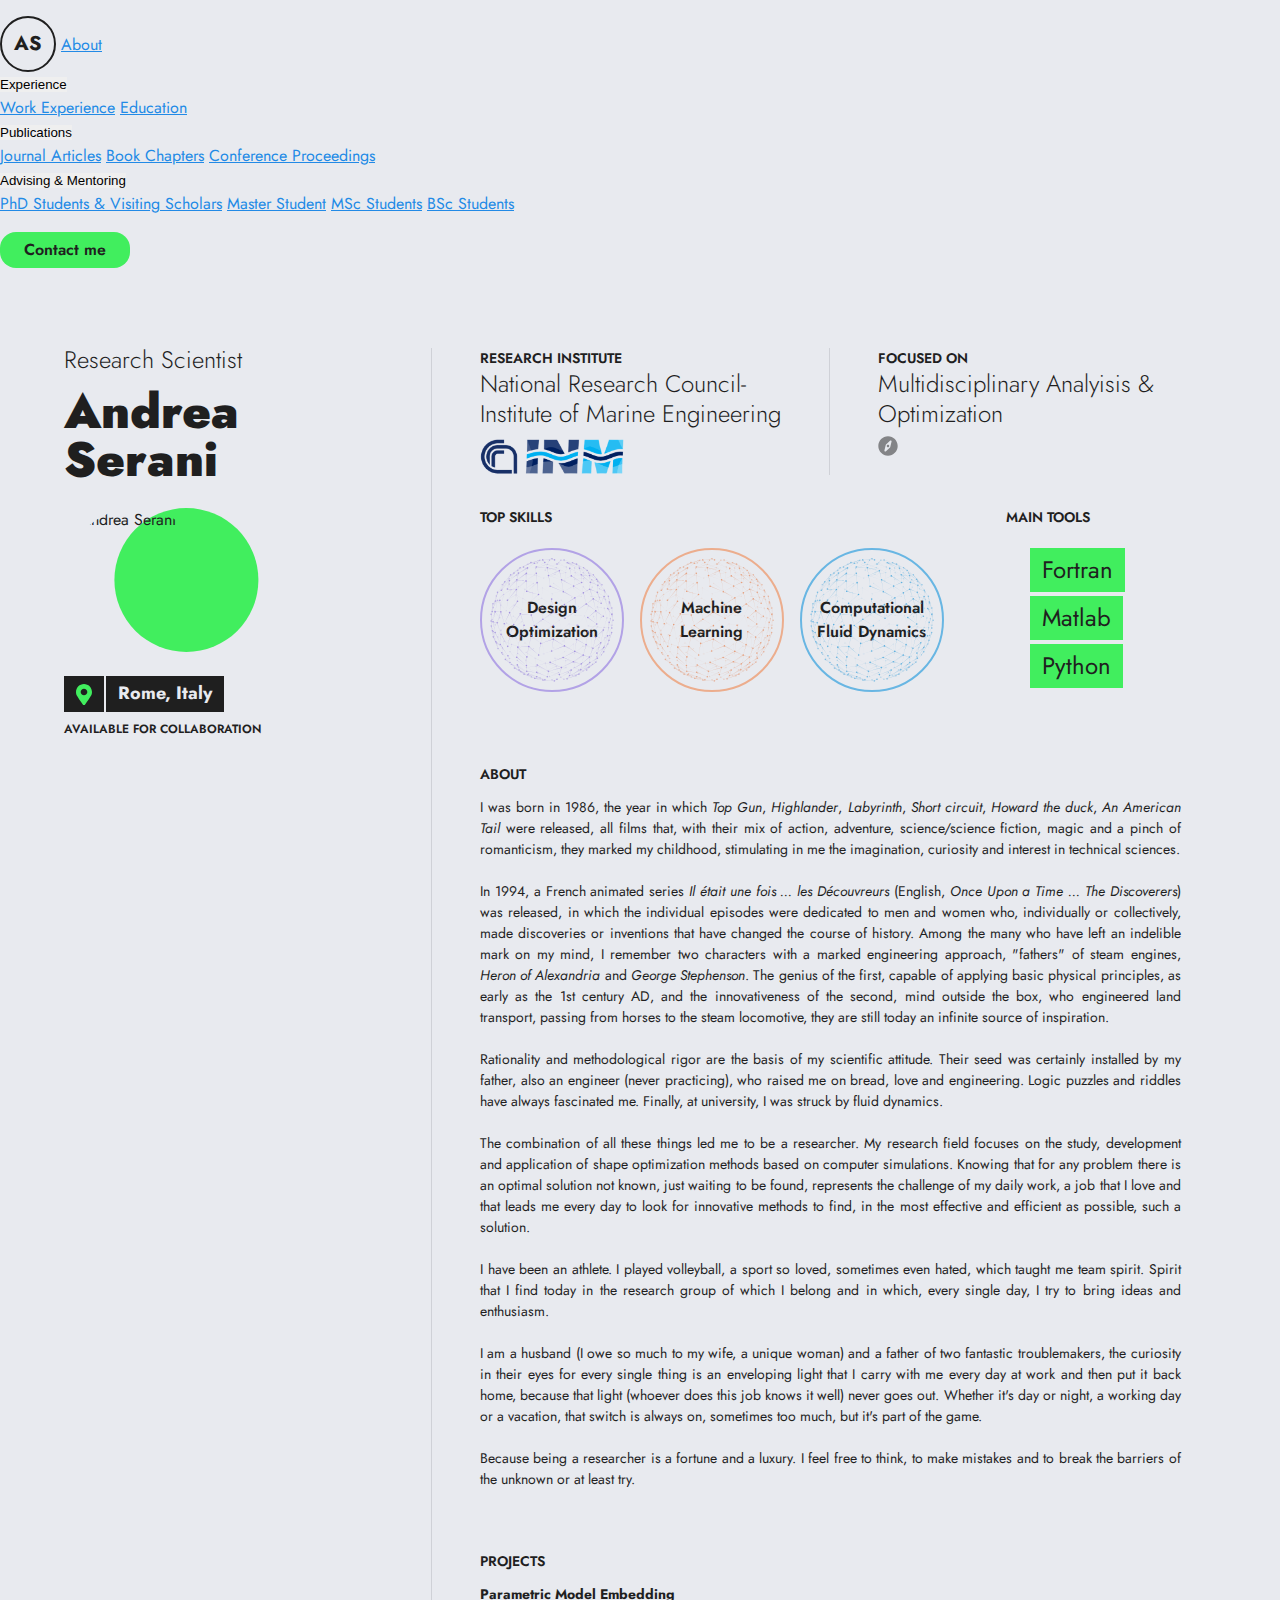
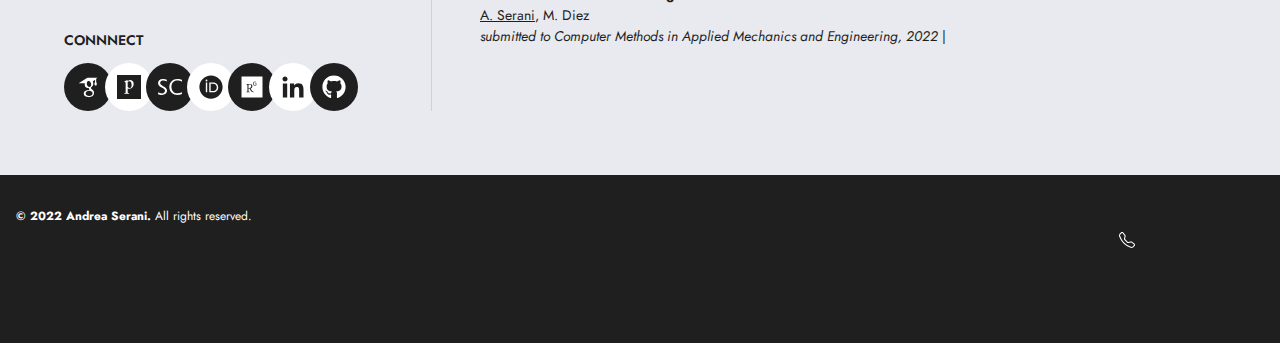
==== commit 240600f8: "Update index.html" ====
--- a/index.html
+++ b/index.html
@@ -37,31 +37,29 @@
 <!-- The navigation menu -->
 <div class="navbar">
 <span class="inline-flex w-14 h-14 lg:mt-4 font-header font-bold text-xl justify-center items-center text-center text-front border-2 border-solid border-front rounded-full">AS</span>
-  <a href="#home">Home</a>
+  <a href="#about">About</a>
   <div class="subnav">
-    <button class="subnavbtn">About <i class="fa fa-caret-down"></i></button>
+    <button class="subnavbtn">Experience <i class="fa fa-caret-down"></i></button>
     <div class="subnav-content">
-      <a href="#company">Company</a>
-      <a href="#team">Team</a>
-      <a href="#careers">Careers</a>
+      <a href="#work">Work Experience</a>
+      <a href="#education">Education</a>
     </div>
   </div>
   <div class="subnav">
-    <button class="subnavbtn">Services <i class="fa fa-caret-down"></i></button>
+    <button class="subnavbtn">Publications <i class="fa fa-caret-down"></i></button>
     <div class="subnav-content">
-      <a href="#bring">Bring</a>
-      <a href="#deliver">Deliver</a>
-      <a href="#package">Package</a>
-      <a href="#express">Express</a>
+      <a href="#journals">Journal Articles</a>
+      <a href="#chapters">Book Chapters</a>
+      <a href="#proceedings">Conference Proceedings</a>
     </div>
   </div>
   <div class="subnav">
-    <button class="subnavbtn">Partners <i class="fa fa-caret-down"></i></button>
+    <button class="subnavbtn">Advising & Mentoring <i class="fa fa-caret-down"></i></button>
     <div class="subnav-content">
-      <a href="#link1">Link 1</a>
-      <a href="#link2">Link 2</a>
-      <a href="#link3">Link 3</a>
-      <a href="#link4">Link 4</a>
+      <a href="#phd">PhD Students & Visiting Scholars</a>
+      <a href="#master">Master Student</a>
+      <a href="#msc">MSc Students</a>
+      <a href="#bsc">BSc Students</a>
     </div>
   </div>
 <a href="#contact" class="contact">
@@ -344,16 +342,16 @@
 </div>-->
 </section>
 <footer class="bg-front mt-16 pt-8 pb-16">
-<div class="container flex">
-<div class="w-2/3 text-back-light font-header text-xs">
-<strong>© 2022 Andrea Serani.</strong> All rights reserved.
-</div>
-<div class="w-1/3 text-right">
-Via di Vallerano 139, 00128 Rome, Italy </br>
-<svg style="color: white" xmlns="http://www.w3.org/2000/svg" width="16" height="16" fill="currentColor" class="bi bi-telephone" viewBox="0 0 16 16"> <path d="M3.654 1.328a.678.678 0 0 0-1.015-.063L1.605 2.3c-.483.484-.661 1.169-.45 1.77a17.568 17.568 0 0 0 4.168 6.608 17.569 17.569 0 0 0 6.608 4.168c.601.211 1.286.033 1.77-.45l1.034-1.034a.678.678 0 0 0-.063-1.015l-2.307-1.794a.678.678 0 0 0-.58-.122l-2.19.547a1.745 1.745 0 0 1-1.657-.459L5.482 8.062a1.745 1.745 0 0 1-.46-1.657l.548-2.19a.678.678 0 0 0-.122-.58L3.654 1.328zM1.884.511a1.745 1.745 0 0 1 2.612.163L6.29 2.98c.329.423.445.974.315 1.494l-.547 2.19a.678.678 0 0 0 .178.643l2.457 2.457a.678.678 0 0 0 .644.178l2.189-.547a1.745 1.745 0 0 1 1.494.315l2.306 1.794c.829.645.905 1.87.163 2.611l-1.034 1.034c-.74.74-1.846 1.065-2.877.702a18.634 18.634 0 0 1-7.01-4.42 18.634 18.634 0 0 1-4.42-7.009c-.362-1.03-.037-2.137.703-2.877L1.885.511z" fill="white"></path> </svg>+39-06-50299-334 </br>
-Email: andrea.serani@cnr.it 	
-</div>
-</div>
+	<div class="container flex">
+		<div class="w-1/3 text-back-light font-header text-xs">
+			<strong>© 2022 Andrea Serani.</strong> All rights reserved.
+		</div>
+		<div class="w-2/3 text-right">
+			Via di Vallerano 139, 00128 Rome, Italy </br>
+			<svg style="color: white" xmlns="http://www.w3.org/2000/svg" width="16" height="16" fill="currentColor" class="bi bi-telephone" viewBox="0 0 16 16"> <path d="M3.654 1.328a.678.678 0 0 0-1.015-.063L1.605 2.3c-.483.484-.661 1.169-.45 1.77a17.568 17.568 0 0 0 4.168 6.608 17.569 17.569 0 0 0 6.608 4.168c.601.211 1.286.033 1.77-.45l1.034-1.034a.678.678 0 0 0-.063-1.015l-2.307-1.794a.678.678 0 0 0-.58-.122l-2.19.547a1.745 1.745 0 0 1-1.657-.459L5.482 8.062a1.745 1.745 0 0 1-.46-1.657l.548-2.19a.678.678 0 0 0-.122-.58L3.654 1.328zM1.884.511a1.745 1.745 0 0 1 2.612.163L6.29 2.98c.329.423.445.974.315 1.494l-.547 2.19a.678.678 0 0 0 .178.643l2.457 2.457a.678.678 0 0 0 .644.178l2.189-.547a1.745 1.745 0 0 1 1.494.315l2.306 1.794c.829.645.905 1.87.163 2.611l-1.034 1.034c-.74.74-1.846 1.065-2.877.702a18.634 18.634 0 0 1-7.01-4.42 18.634 18.634 0 0 1-4.42-7.009c-.362-1.03-.037-2.137.703-2.877L1.885.511z" fill="white"></path> </svg>+39-06-50299-334 </br>
+			Email: andrea.serani@cnr.it 	
+		</div>
+	</div>
 </footer>
 
 </body><grammarly-desktop-integration data-grammarly-shadow-root="true"></grammarly-desktop-integration></html>
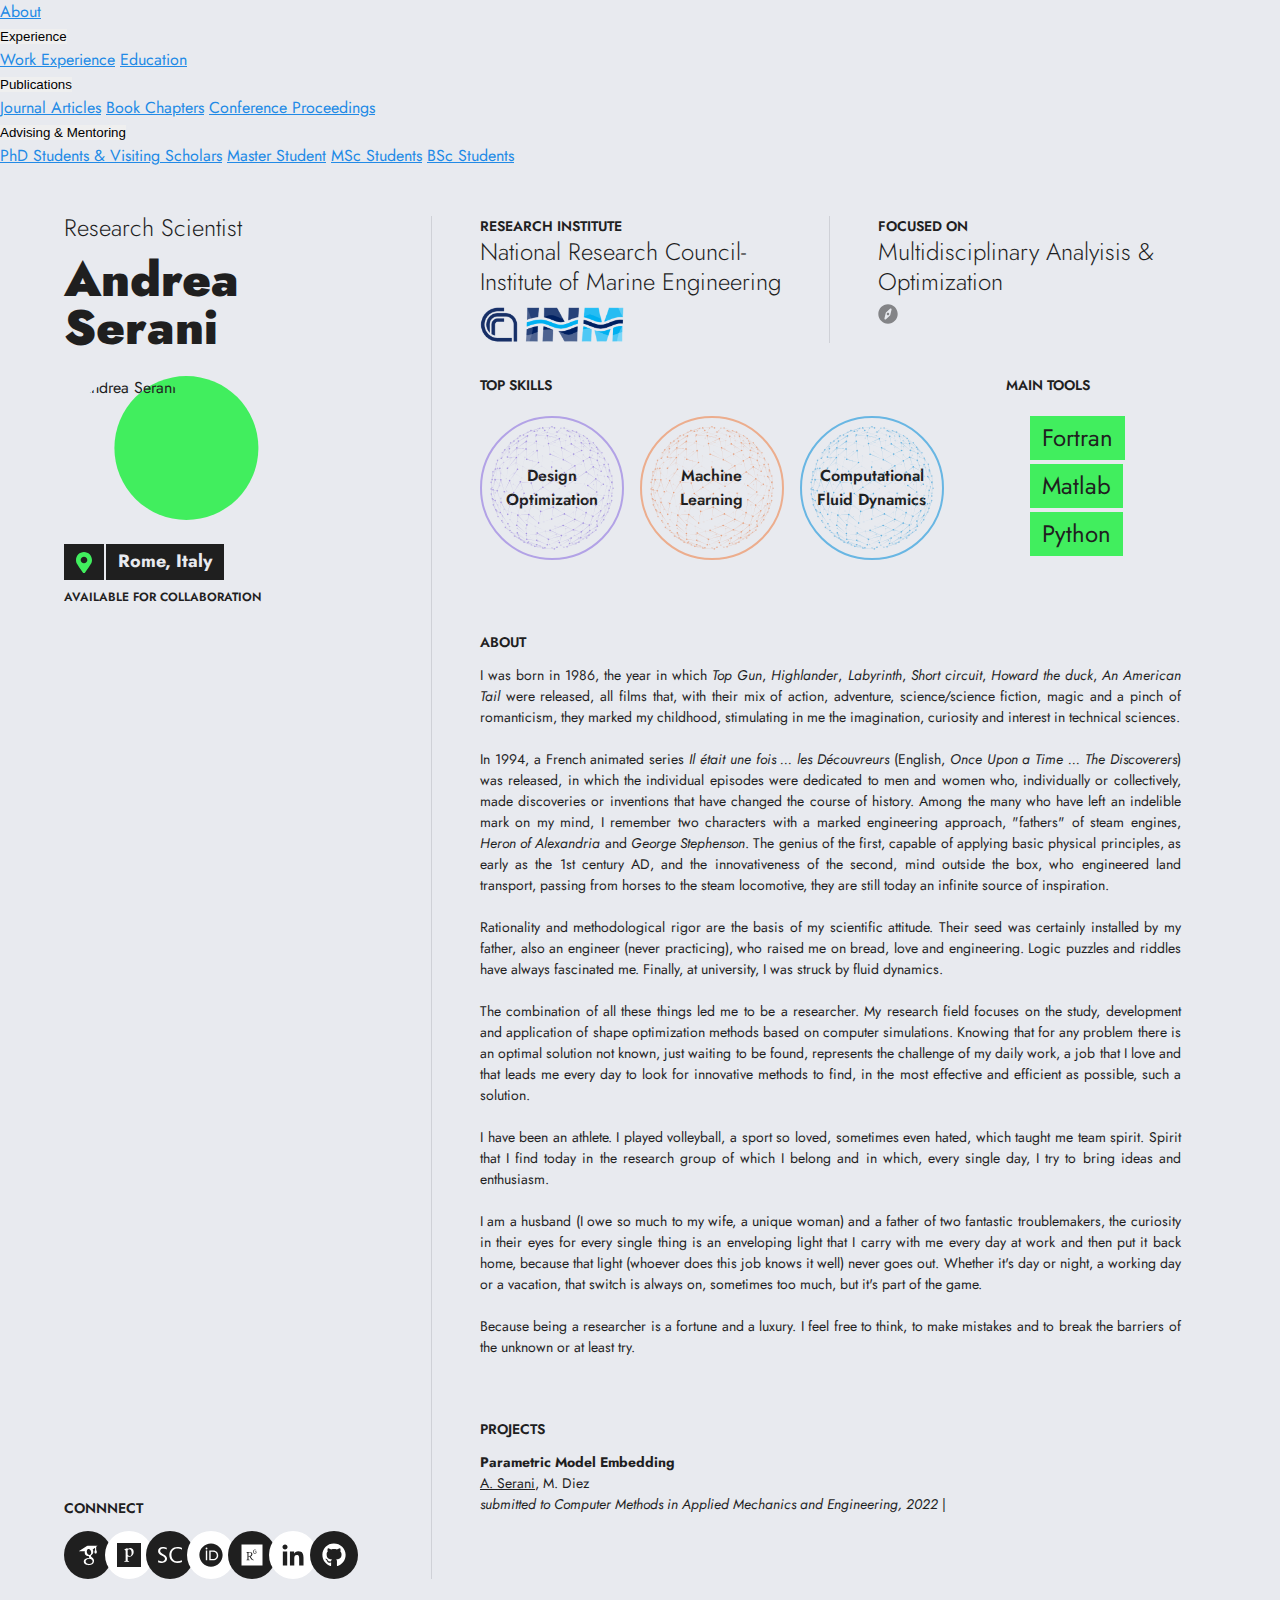
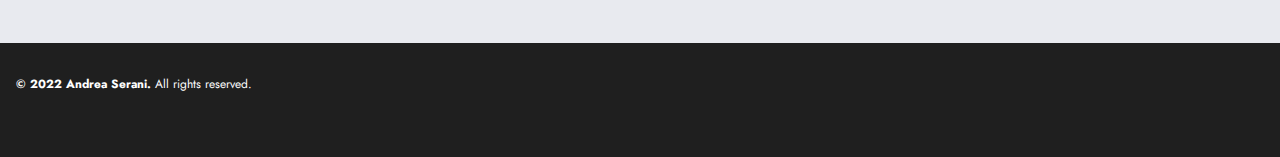
==== commit bde8ced3: "Update index.html" ====
--- a/index.html
+++ b/index.html
@@ -35,47 +35,46 @@
 <body class="antialiased bg-back leading-normal font-text text-front" data-new-gr-c-s-check-loaded="8.900.0" data-gr-ext-installed="">
 <header>
 <!-- The navigation menu -->
-<div class="navbar">
-<span class="inline-flex w-14 h-14 lg:mt-4 font-header font-bold text-xl justify-center items-center text-center text-front border-2 border-solid border-front rounded-full">AS</span>
-  <a href="#about">About</a>
-  <div class="subnav">
-    <button class="subnavbtn">Experience <i class="fa fa-caret-down"></i></button>
-    <div class="subnav-content">
+<div class="topnav" id="myTopnav">	
+<!--<span class="inline-flex w-14 h-14 lg:mt-4 font-header font-bold text-xl justify-center items-center text-center text-front border-2 border-solid border-front rounded-full">AS</span>-->
+  <a href="#about" class="active">About</a>
+  <div class="dropdown">
+    <button class="dropbtn">Experience
+      <i class="fa fa-caret-down"></i>
+    </button>
+    <div class="dropdown-content">	  
       <a href="#work">Work Experience</a>
       <a href="#education">Education</a>
     </div>
   </div>
-  <div class="subnav">
-    <button class="subnavbtn">Publications <i class="fa fa-caret-down"></i></button>
-    <div class="subnav-content">
-      <a href="#journals">Journal Articles</a>
+  <div class="dropdown">
+    <button class="dropbtn">Publications
+      <i class="fa fa-caret-down"></i>
+    </button>
+    <div class="dropdown-content">	  
+      <a href="html/articles.html">Journal Articles</a>
       <a href="#chapters">Book Chapters</a>
       <a href="#proceedings">Conference Proceedings</a>
     </div>
   </div>
-  <div class="subnav">
-    <button class="subnavbtn">Advising & Mentoring <i class="fa fa-caret-down"></i></button>
-    <div class="subnav-content">
+  <div class="dropdown">
+    <button class="dropbtn">Advising & Mentoring
+      <i class="fa fa-caret-down"></i>
+    </button>
+    <div class="dropdown-content">	  
       <a href="#phd">PhD Students & Visiting Scholars</a>
       <a href="#master">Master Student</a>
       <a href="#msc">MSc Students</a>
       <a href="#bsc">BSc Students</a>
     </div>
   </div>
-<a href="#contact" class="contact">
-<span class="inline-block h-6 w-6 lg:hidden"><svg xmlns="http://www.w3.org/2000/svg" viewBox="0 0 512 512"><path d="M502.3 190.8c3.9-3.1 9.7-.2 9.7 4.7V400c0 26.5-21.5 48-48 48H48c-26.5 0-48-21.5-48-48V195.6c0-5 5.7-7.8 9.7-4.7 22.4 17.4 52.1 39.5 154.1 113.6 21.1 15.4 56.7 47.8 92.2 47.6 35.7.3 72-32.8 92.3-47.6 102-74.1 131.6-96.3 154-113.7zM256 320c23.2.4 56.6-29.2 73.4-41.4 132.7-96.3 142.8-104.7 173.4-128.7 5.8-4.5 9.2-11.5 9.2-18.9v-19c0-26.5-21.5-48-48-48H48C21.5 64 0 85.5 0 112v19c0 7.4 3.4 14.3 9.2 18.9 30.6 23.9 40.7 32.4 173.4 128.7 16.8 12.2 50.2 41.8 73.4 41.4z"></path></svg></span>
-<span class="hidden lg:block">Contact me</span>
-</a>
-</div>	
-
-<div class="flex justify-between p-4 lg:px-8">
-<!--<div class="flex justify-between p-4 lg:px-8">
-<span class="inline-flex w-14 h-14 lg:mt-4 font-header font-bold text-xl justify-center items-center text-center text-front border-2 border-solid border-front rounded-full">AS</span>
-<a href="#contact" class="contact">
+<!--<a href="#contact" class="contact">
 <span class="inline-block h-6 w-6 lg:hidden"><svg xmlns="http://www.w3.org/2000/svg" viewBox="0 0 512 512"><path d="M502.3 190.8c3.9-3.1 9.7-.2 9.7 4.7V400c0 26.5-21.5 48-48 48H48c-26.5 0-48-21.5-48-48V195.6c0-5 5.7-7.8 9.7-4.7 22.4 17.4 52.1 39.5 154.1 113.6 21.1 15.4 56.7 47.8 92.2 47.6 35.7.3 72-32.8 92.3-47.6 102-74.1 131.6-96.3 154-113.7zM256 320c23.2.4 56.6-29.2 73.4-41.4 132.7-96.3 142.8-104.7 173.4-128.7 5.8-4.5 9.2-11.5 9.2-18.9v-19c0-26.5-21.5-48-48-48H48C21.5 64 0 85.5 0 112v19c0 7.4 3.4 14.3 9.2 18.9 30.6 23.9 40.7 32.4 173.4 128.7 16.8 12.2 50.2 41.8 73.4 41.4z"></path></svg></span>
 <span class="hidden lg:block">Contact me</span>
 </a>-->
-</div>
+</div>	
+
+
 </header>
 <section class="container flex flex-wrap pt-4 my-8">
 <div class="w-full lg:w-1/3 lg:border-r border-line lg:px-8 xl:px-12">
@@ -298,59 +297,17 @@
 <span class="text-sm font-medium opacity-50">April 2008 - October 2010</span>
 </div>
 </div>-->
-<!--<h5 class="section-header mt-12 pb-3" id="contact">Contact</h5>
-<form action="https://formspree.io/scott.johson@scottdev.net" method="post" class="flex flex-wrap">
-<div class="flex flex-wrap w-full">
-<div class="w-full lg:w-1/3 py-px lg:px-px">
-<input type="text" placeholder="NAME" autocomplete="name" name="name" class="form-control form-input" required="">
-</div>
-<div class="w-full lg:w-1/3 py-px lg:px-px">
-<input type="email" placeholder="EMAIL ADDRESS" name="email" autocomplete="email" class="form-control form-input" required="">
-</div>
-<div class="w-full lg:w-1/3 py-px lg:px-px">
-<div class="form-control bg-back-light" data-checkbox-toggle="inquiry">
-<span class="checkbox" data-checkbox="inquiry" data-checked="false"></span> <span class="text-front opacity-50 uppercase">Inquiry</span>
-</div>
-</div>
-</div>
-<div class="w-full inquiry-details" data-inquiry-details="">
-<div class="inquiry-details__wrapper">
-<div class="flex flex-wrap w-full py-px lg:p-px">
-<div class="w-1/4 lg:w-1/5 bg-back-light">
-<div class="opacity-50 text-front px-4 py-3 h-full font-header text-sm uppercase font-semibold leading-tight">
-Budget
-</div>
-</div>
-<div class="w-3/4 lg:w-4/5 p-4 bg-back-light">
-<input type="range" name="budget" class="input-range" min="5" max="30" step="1" value="10" data-budget-slider="">
-<div class="font-header font-semibold leading-none text-front opacity-50">$ <span data-budget-value="">10</span>K</div>
-</div>
-</div>
-<div class="flex flex-wrap w-full py-px lg:p-px">
-<input type="text" name="project_type" autocomplete="new-password" placeholder="PROJECT TYPE (E.G. WEBSITE, MOBILE APP)" class="form-control form-input">
-</div>
-<div class="w-full py-px lg:p-px">
-<input type="tel" name="phone" autocomplete="tel" placeholder="PHONE NUMBER" class="form-control form-input">
-</div>
-</div>
-</div>
-<div class="w-full text-right py-px lg:p-px">
-<textarea name="message" placeholder="MESSAGE" class="block form-control form-input bg-back-light resize-none border-b-0 pb-4" rows="6" required=""></textarea>
-<div class="bg-back-light"><input type="submit" value="Send" class="btn bg-front text-back-light uppercase mr-4 my-4"></div>
-</div>
-</form>
-</div>-->
 </section>
 <footer class="bg-front mt-16 pt-8 pb-16">
 	<div class="container flex">
-		<div class="w-1/3 text-back-light font-header text-xs">
+		<div class="w-2/3 text-back-light font-header text-xs">
 			<strong>© 2022 Andrea Serani.</strong> All rights reserved.
 		</div>
-		<div class="w-2/3 text-right">
+	<!--	<div class="w-2/3 text-right">
 			Via di Vallerano 139, 00128 Rome, Italy </br>
 			<svg style="color: white" xmlns="http://www.w3.org/2000/svg" width="16" height="16" fill="currentColor" class="bi bi-telephone" viewBox="0 0 16 16"> <path d="M3.654 1.328a.678.678 0 0 0-1.015-.063L1.605 2.3c-.483.484-.661 1.169-.45 1.77a17.568 17.568 0 0 0 4.168 6.608 17.569 17.569 0 0 0 6.608 4.168c.601.211 1.286.033 1.77-.45l1.034-1.034a.678.678 0 0 0-.063-1.015l-2.307-1.794a.678.678 0 0 0-.58-.122l-2.19.547a1.745 1.745 0 0 1-1.657-.459L5.482 8.062a1.745 1.745 0 0 1-.46-1.657l.548-2.19a.678.678 0 0 0-.122-.58L3.654 1.328zM1.884.511a1.745 1.745 0 0 1 2.612.163L6.29 2.98c.329.423.445.974.315 1.494l-.547 2.19a.678.678 0 0 0 .178.643l2.457 2.457a.678.678 0 0 0 .644.178l2.189-.547a1.745 1.745 0 0 1 1.494.315l2.306 1.794c.829.645.905 1.87.163 2.611l-1.034 1.034c-.74.74-1.846 1.065-2.877.702a18.634 18.634 0 0 1-7.01-4.42 18.634 18.634 0 0 1-4.42-7.009c-.362-1.03-.037-2.137.703-2.877L1.885.511z" fill="white"></path> </svg>+39-06-50299-334 </br>
 			Email: andrea.serani@cnr.it 	
-		</div>
+		</div>-->
 	</div>
 </footer>
 
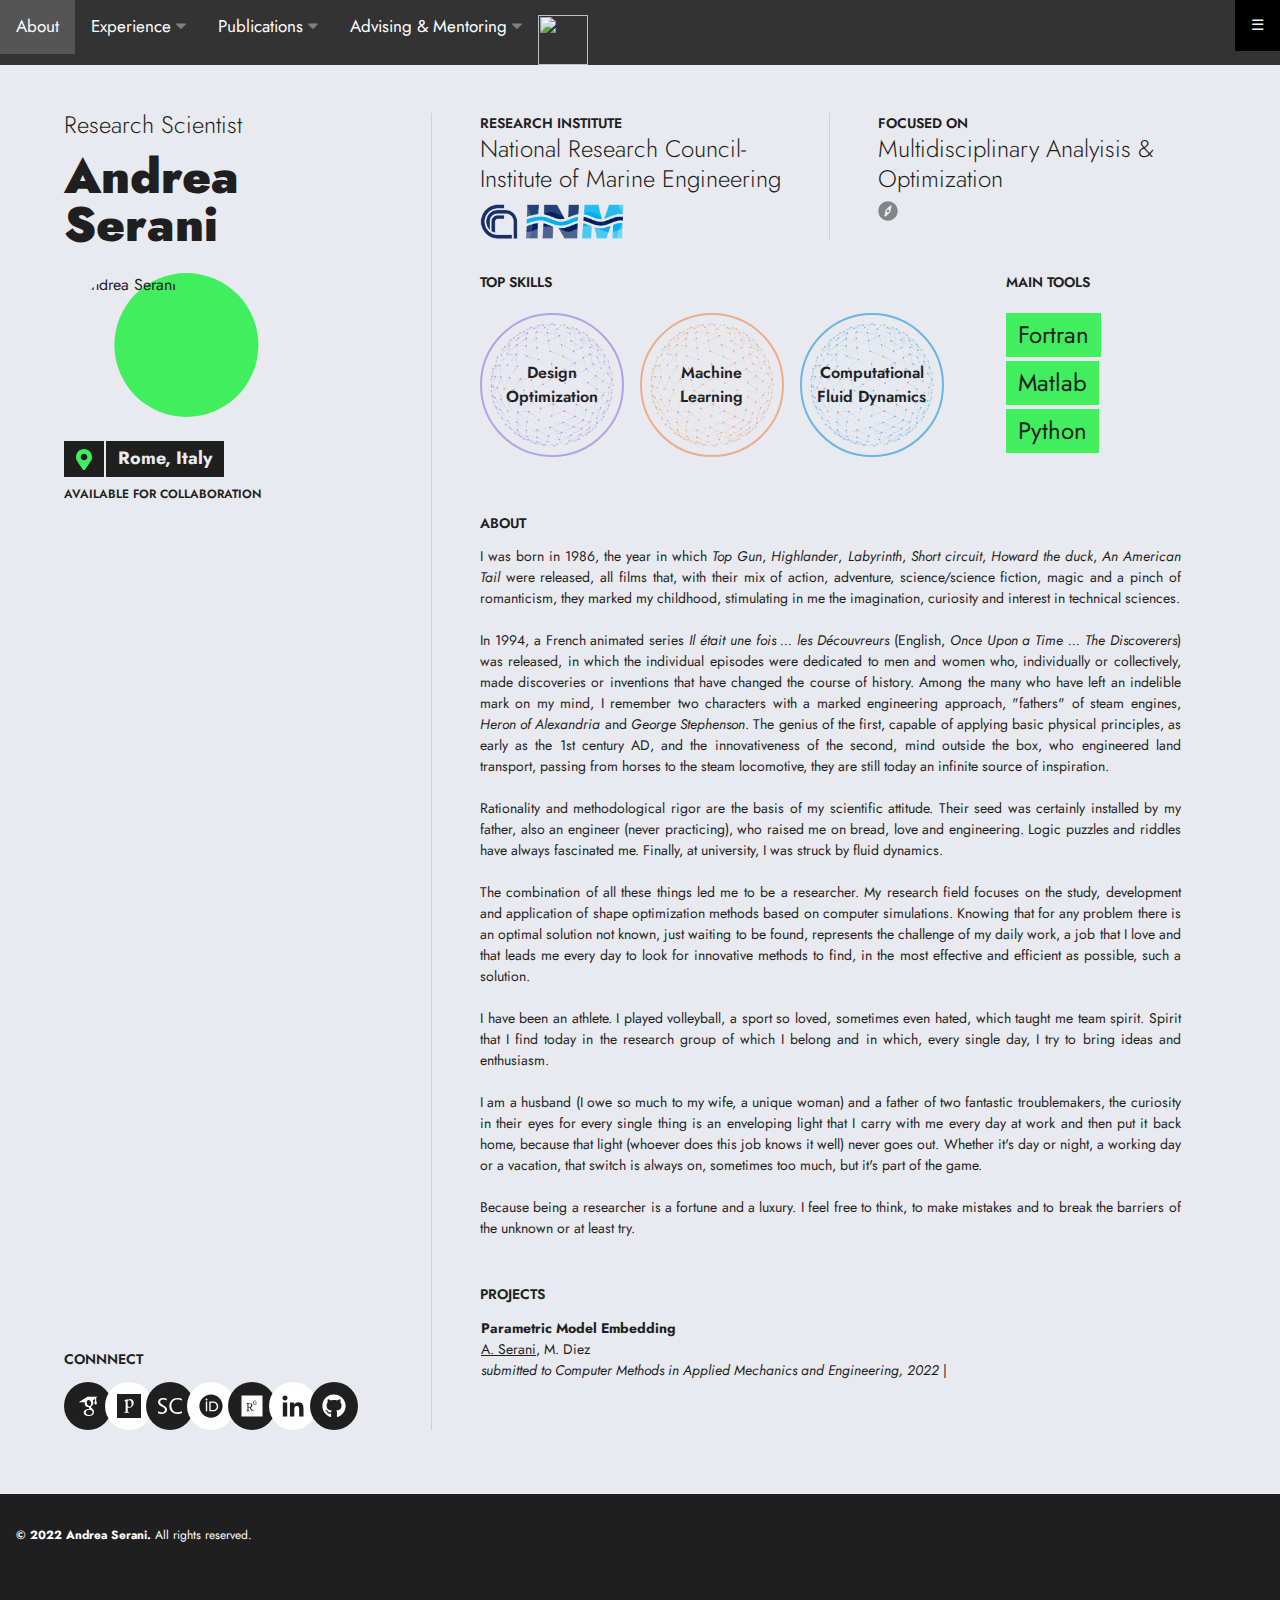
==== commit a8cc98bc: "Update index.html" ====
--- a/index.html
+++ b/index.html
@@ -15,7 +15,11 @@
 <!--<link rel="shortcut icon" href="./imags/MAORG_symbol.png" >     -->
 <meta name="theme-color" content="#eee841">
 <link rel="dns-prefetch" href="//fonts.googleapis.com/">
-<link rel="stylesheet" href="https://cdn.rawgit.com/jpswalsh/academicons/master/css/academicons.min.css">	
+<link rel="stylesheet" href="https://cdn.rawgit.com/jpswalsh/academicons/master/css/academicons.min.css">
+
+<meta name="viewport" content="width=device-width, initial-scale=1">
+<link rel="stylesheet" href="https://cdnjs.cloudflare.com/ajax/libs/font-awesome/4.7.0/css/font-awesome.min.css">
+
 <meta name="description" content="Andrea Serani - Research Scientist">
 <script type="application/ld+json">
       {
@@ -32,141 +36,145 @@
       }
     </script>
 </head>
+
 <body class="antialiased bg-back leading-normal font-text text-front" data-new-gr-c-s-check-loaded="8.900.0" data-gr-ext-installed="">
-<header>
+  <header>
 <!-- The navigation menu -->
-<div class="topnav" id="myTopnav">	
+    <div class="topnav" id="myTopnav">	
 <!--<span class="inline-flex w-14 h-14 lg:mt-4 font-header font-bold text-xl justify-center items-center text-center text-front border-2 border-solid border-front rounded-full">AS</span>-->
-  <a href="#about" class="active">About</a>
-  <div class="dropdown">
-    <button class="dropbtn">Experience
-      <i class="fa fa-caret-down"></i>
-    </button>
-    <div class="dropdown-content">	  
-      <a href="#work">Work Experience</a>
-      <a href="#education">Education</a>
-    </div>
-  </div>
-  <div class="dropdown">
-    <button class="dropbtn">Publications
-      <i class="fa fa-caret-down"></i>
-    </button>
-    <div class="dropdown-content">	  
-      <a href="html/articles.html">Journal Articles</a>
-      <a href="#chapters">Book Chapters</a>
-      <a href="#proceedings">Conference Proceedings</a>
-    </div>
-  </div>
-  <div class="dropdown">
-    <button class="dropbtn">Advising & Mentoring
-      <i class="fa fa-caret-down"></i>
-    </button>
-    <div class="dropdown-content">	  
-      <a href="#phd">PhD Students & Visiting Scholars</a>
-      <a href="#master">Master Student</a>
-      <a href="#msc">MSc Students</a>
-      <a href="#bsc">BSc Students</a>
-    </div>
-  </div>
+           <img src="./images/MAORG_symbol.png" class="logo">
+           <a href="https://aserani.github.io/andreaserani.github.io/index.html" class="active">About</a>
+      <div class="dropdown">
+          <button class="dropbtn">Experience
+            <i class="fa fa-caret-down"></i>
+          </button>
+          <div class="dropdown-content">	  
+            <a href="https://aserani.github.io/andreaserani.github.io/html/work.html">Work Experience</a>
+            <a href="https://aserani.github.io/andreaserani.github.io/html/education.html">Education</a>
+          </div>
+      </div>
+      <div class="dropdown">
+        <button class="dropbtn">Publications
+          <i class="fa fa-caret-down"></i>
+        </button>
+        <div class="dropdown-content">	  
+          <a href="https://aserani.github.io/andreaserani.github.io/html/articles.html">Journal Articles</a>
+          <a href="https://aserani.github.io/andreaserani.github.io/html/chapters.html">Book Chapters</a>
+          <a href="https://aserani.github.io/andreaserani.github.io/html/proceedings.html">Conference Proceedings</a>
+        </div>
+      </div>
+      <div class="dropdown">
+        <button class="dropbtn">Advising & Mentoring
+          <i class="fa fa-caret-down"></i>
+        </button>
+        <div class="dropdown-content">	  
+          <a href="#phd">PhD Students & Visiting Scholars</a>
+          <a href="#master">Master Student</a>
+          <a href="#msc">MSc Students</a>
+          <a href="#bsc">BSc Students</a>
+        </div>
+      </div>
 <!--<a href="#contact" class="contact">
 <span class="inline-block h-6 w-6 lg:hidden"><svg xmlns="http://www.w3.org/2000/svg" viewBox="0 0 512 512"><path d="M502.3 190.8c3.9-3.1 9.7-.2 9.7 4.7V400c0 26.5-21.5 48-48 48H48c-26.5 0-48-21.5-48-48V195.6c0-5 5.7-7.8 9.7-4.7 22.4 17.4 52.1 39.5 154.1 113.6 21.1 15.4 56.7 47.8 92.2 47.6 35.7.3 72-32.8 92.3-47.6 102-74.1 131.6-96.3 154-113.7zM256 320c23.2.4 56.6-29.2 73.4-41.4 132.7-96.3 142.8-104.7 173.4-128.7 5.8-4.5 9.2-11.5 9.2-18.9v-19c0-26.5-21.5-48-48-48H48C21.5 64 0 85.5 0 112v19c0 7.4 3.4 14.3 9.2 18.9 30.6 23.9 40.7 32.4 173.4 128.7 16.8 12.2 50.2 41.8 73.4 41.4z"></path></svg></span>
 <span class="hidden lg:block">Contact me</span>
 </a>-->
-</div>	
-
-
+     <a href="javascript:void(0);" style="font-size:15px;" class="icon" onclick="myFunction()">&#9776;</a>
+
+  </div>	
 </header>
+
 <section class="container flex flex-wrap pt-4 my-8">
-<div class="w-full lg:w-1/3 lg:border-r border-line lg:px-8 xl:px-12">
-<div class="flex flex-col h-full justify-between">
-<div>
-<h2 class="font-header font-light text-front text-2xl leading-none mb-4">Research Scientist</h2>
-<h1 class="font-header font-black text-front text-5xl leading-none break-words mb-6">Andrea Serani</h1>
-<div class="relative inline-block">
-<img src="images/DSCN4914.png" alt="Andrea Serani" class="block rounded-full relative z-10 w-56 h-56 lg:w-36 lg:h-36">
-<div class="avatar-bg bg-lead"></div>
-</div>
-<br>
-<div class="inline-flex bg-front mt-6 w-auto">
-<span class="text-lead border-r-2 border-back pt-2 px-3">
-<span class="inline-block h-4 w-4">
-<svg xmlns="http://www.w3.org/2000/svg" viewBox="0 0 384 512"><path d="M172.268 501.67C26.97 291.031 0 269.413 0 192 0 85.961 85.961 0 192 0s192 85.961 192 192c0 77.413-26.97 99.031-172.268 309.67-9.535 13.774-29.93 13.773-39.464 0zM192 272c44.183 0 80-35.817 80-80s-35.817-80-80-80-80 35.817-80 80 35.817 80 80 80z"></path></svg>
-</span>
-</span>
-<span class="text-back font-header font-bold py-1 px-3 text-lg">Rome, Italy</span>
-</div>
-<div class="text-xs uppercase pt-2 font-semibold text-front font-header">
-Available for collaboration 
-</div>
-<div class="pt-1">
-<a href="docs/CV_Serani.pdf"><i class="ai ai-cv-square ai-2x"></i></a>	
-</div>
-</div>
-<footer class="pt-8 pb-12 lg:py-0">
-<h5 class="section-header pb-3">Connnect</h5>
-<div class="connect-icons">
-<a href="https://scholar.google.it/citations?user=_Tz_sf8AAAAJ&hl=it" class="connect-icon" target="_blank"><svg style="color: white" xmlns="http://www.w3.org/2000/svg" xmlns:xlink="http://www.w3.org/1999/xlink" width="40" zoomAndPan="magnify" viewBox="0 0 30 30.000001" height="40" preserveAspectRatio="xMidYMid meet" version="1.0"><defs><clipPath id="id1"><path d="M 3.386719 3 L 27.339844 3 L 27.339844 28 L 3.386719 28 Z M 3.386719 3 " clip-rule="nonzero" fill="white"></path></clipPath></defs><g clip-path="url(#id1)"><path fill="white" d="M 14.660156 3.25 L 3.386719 10.308594 L 11.125 10.308594 C 11.097656 10.417969 11.050781 10.515625 11.027344 10.625 C 10.960938 10.964844 10.910156 11.34375 10.910156 11.734375 C 10.910156 16.773438 16.054688 16.207031 16.054688 16.207031 L 16.054688 17.492188 C 16.054688 18.011719 16.734375 17.832031 16.816406 18.890625 C 16.476562 18.890625 9.691406 18.695312 9.691406 23.277344 C 9.691406 27.882812 15.679688 27.65625 15.679688 27.65625 C 15.679688 27.65625 22.59375 27.964844 22.59375 22.273438 C 22.597656 18.871094 18.636719 17.765625 18.636719 16.398438 C 18.636719 15.015625 21.621094 14.609375 21.621094 11.375 C 21.621094 9.960938 21.523438 8.953125 20.890625 8.238281 C 20.84375 8.1875 20.808594 8.152344 20.761719 8.121094 C 20.75 8.109375 20.738281 8.101562 20.726562 8.09375 L 20.898438 8.09375 L 23.816406 5.902344 L 23.816406 8.898438 C 23.816406 8.953125 23.820312 9.007812 23.832031 9.0625 C 23.609375 9.1875 23.429688 9.363281 23.300781 9.585938 C 23.171875 9.808594 23.109375 10.050781 23.113281 10.308594 L 23.113281 11.722656 C 23.109375 11.910156 23.144531 12.09375 23.214844 12.269531 C 23.285156 12.445312 23.386719 12.597656 23.515625 12.734375 C 23.648438 12.867188 23.804688 12.972656 23.976562 13.042969 C 24.152344 13.117188 24.332031 13.152344 24.519531 13.152344 C 24.710938 13.152344 24.890625 13.117188 25.066406 13.042969 C 25.238281 12.972656 25.390625 12.867188 25.523438 12.734375 C 25.65625 12.597656 25.757812 12.445312 25.828125 12.269531 C 25.898438 12.09375 25.933594 11.910156 25.929688 11.722656 L 25.929688 10.308594 C 25.933594 10.050781 25.871094 9.808594 25.742188 9.585938 C 25.613281 9.363281 25.433594 9.1875 25.207031 9.0625 C 25.21875 9.007812 25.226562 8.953125 25.226562 8.898438 L 25.226562 4.839844 L 27.339844 3.25 Z M 15.632812 7.5625 C 16.039062 7.542969 16.445312 7.640625 16.835938 7.863281 C 17.125 8.007812 17.402344 8.21875 17.644531 8.480469 C 18.148438 8.984375 18.570312 9.714844 18.796875 10.578125 C 19.332031 12.625 18.636719 14.597656 17.191406 14.96875 C 15.765625 15.375 14.171875 14.039062 13.621094 12.007812 C 13.378906 11.015625 13.410156 10.054688 13.6875 9.292969 C 13.691406 9.28125 13.695312 9.273438 13.699219 9.265625 C 13.703125 9.261719 13.710938 9.257812 13.714844 9.253906 C 13.792969 8.953125 13.921875 8.679688 14.082031 8.457031 C 14.371094 8.035156 14.753906 7.746094 15.226562 7.617188 C 15.363281 7.585938 15.496094 7.566406 15.632812 7.5625 Z M 16.183594 19.75 C 18.566406 19.570312 20.597656 20.886719 20.746094 22.675781 C 20.84375 24.449219 19.007812 26.027344 16.605469 26.1875 C 14.222656 26.351562 12.160156 25.050781 12.046875 23.277344 C 11.933594 21.492188 13.78125 19.929688 16.183594 19.75 Z M 16.183594 19.75 " fill-opacity="1" fill-rule="nonzero"></path></g></svg></a>
-<a href="https://publons.com/researcher/1407572/andrea-serani/" class="connect-icon" target="_blank"><svg role="img" viewBox="0 0 24 24" xmlns="http://www.w3.org/2000/svg"><title>Publons</title><path d="M0 0v24h24V0zm10.34 5.1c.083.014.114.096.156.158.054.354.1.71.154 1.065.157-.162.31-.328.49-.464.867-.666 2.05-.94 3.11-.63.72.21 1.315.72 1.756 1.316.187.263.348.547.45.855.198.582.225 1.206.198 1.815-.053 1.12-.433 2.244-1.169 3.103a4.029 4.029 0 01-2.616 1.41 4.418 4.418 0 01-2.188-.317c.019 1.01.032 2.018.038 3.028.021.465-.021.938.087 1.396.031.14.123.292.28.308.302.036.608.013.912.02.057 0 .13.037.126.101.004.186.009.373-.004.56-.046.092-.17.07-.255.072a44.358 44.358 0 00-4.437 0l-.07-.056c-.004-.22-.063-.467.034-.671.3-.035.606.02.904-.032.191-.048.268-.26.295-.434.04-.32.027-.642.042-.963V8.348c0-.156.006-.31-.008-.465a.888.888 0 00-.34-.656c-.203-.158-.438-.265-.662-.388-.082-.052-.181-.097-.229-.187a.985.985 0 01.008-.337c.056-.066.144-.086.219-.122.73-.315 1.456-.636 2.185-.952.17-.068.346-.144.533-.144zm1.99 1.146c-.053 0-.104 0-.156.013a2.12 2.12 0 00-1.493.86c.005 1.44 0 2.88.003 4.32.005.327.073.676.302.924.524.512 1.302.692 2.014.593.577-.096 1.037-.538 1.279-1.054.344-.736.395-1.571.335-2.371-.053-.655-.181-1.312-.449-1.915-.184-.407-.442-.793-.811-1.054a1.717 1.717 0 00-1.024-.313z"/></svg> </a>	
-<a href="https://www.scopus.com/authid/detail.uri?authorId=56588993500" class="connect-icon" target="_blank"><svg style="color: white" role="img" viewBox="0 0 24 24" xmlns="http://www.w3.org/2000/svg"><title>Scopus</title><path d="M24 19.059l-.14-1.777c-1.426.772-2.945 1.076-4.465 1.076-3.319 0-5.96-2.782-5.96-6.475 0-3.903 2.595-6.31 5.633-6.31 1.917 0 3.39.303 4.792 1.075L24 4.895c-1.286-.608-2.337-.889-4.698-.889-4.534 0-7.97 3.53-7.97 8.017 0 5.12 4.09 7.924 7.9 7.924 1.916 0 3.506-.257 4.768-.888zm-14.954-3.46c0-2.22-1.964-3.225-3.857-4.347C3.716 10.364 2.15 9.756 2.15 8.12c0-1.215.889-2.548 2.642-2.548 1.519 0 2.57.234 3.903 1.029l.117-1.847c-1.239-.514-2.127-.748-4.137-.748C1.8 4.006.047 5.876.047 8.26c0 2.384 2.103 3.413 4.02 4.581 1.426.865 2.922 1.45 2.922 2.992 0 1.496-1.333 2.571-2.922 2.571-1.566 0-2.594-.35-3.786-1.075L0 19.176c1.215.56 2.454.818 4.16.818 2.385 0 4.885-1.473 4.885-4.395z" fill="white"></path></svg></a>
-<a href="https://orcid.org/0000-0002-8814-1793" class="connect-icon" target="_blank"><svg xmlns="http://www.w3.org/2000/svg" viewBox="0 0 512 512"><!--! Font Awesome Free 6.1.1 by @fontawesome - https://fontawesome.com License - https://fontawesome.com/license/free (Icons: CC BY 4.0, Fonts: SIL OFL 1.1, Code: MIT License) Copyright 2022 Fonticons, Inc. --><path d="M294.75 188.19h-45.92V342h47.47c67.62 0 83.12-51.34 83.12-76.91 0-41.64-26.54-76.9-84.67-76.9zM256 8C119 8 8 119 8 256s111 248 248 248 248-111 248-248S393 8 256 8zm-80.79 360.76h-29.84v-207.5h29.84zm-14.92-231.14a19.57 19.57 0 1 1 19.57-19.57 19.64 19.64 0 0 1-19.57 19.57zM300 369h-81V161.26h80.6c76.73 0 110.44 54.83 110.44 103.85C410 318.39 368.38 369 300 369z"/></svg> </a>
-<a href="https://www.researchgate.net/profile/Andrea-Serani" class="connect-icon" target="_blank"><svg style="color: white" xmlns="http://www.w3.org/2000/svg" viewBox="0 0 448 512"><!--! Font Awesome Free 6.1.1 by @fontawesome - https://fontawesome.com License - https://fontawesome.com/license/free (Icons: CC BY 4.0, Fonts: SIL OFL 1.1, Code: MIT License) Copyright 2022 Fonticons, Inc. --><path d="M0 32v448h448V32H0zm262.2 334.4c-6.6 3-33.2 6-50-14.2-9.2-10.6-25.3-33.3-42.2-63.6-8.9 0-14.7 0-21.4-.6v46.4c0 23.5 6 21.2 25.8 23.9v8.1c-6.9-.3-23.1-.8-35.6-.8-13.1 0-26.1.6-33.6.8v-8.1c15.5-2.9 22-1.3 22-23.9V225c0-22.6-6.4-21-22-23.9V193c25.8 1 53.1-.6 70.9-.6 31.7 0 55.9 14.4 55.9 45.6 0 21.1-16.7 42.2-39.2 47.5 13.6 24.2 30 45.6 42.2 58.9 7.2 7.8 17.2 14.7 27.2 14.7v7.3zm22.9-135c-23.3 0-32.2-15.7-32.2-32.2V167c0-12.2 8.8-30.4 34-30.4s30.4 17.9 30.4 17.9l-10.7 7.2s-5.5-12.5-19.7-12.5c-7.9 0-19.7 7.3-19.7 19.7v26.8c0 13.4 6.6 23.3 17.9 23.3 14.1 0 21.5-10.9 21.5-26.8h-17.9v-10.7h30.4c0 20.5 4.7 49.9-34 49.9zm-116.5 44.7c-9.4 0-13.6-.3-20-.8v-69.7c6.4-.6 15-.6 22.5-.6 23.3 0 37.2 12.2 37.2 34.5 0 21.9-15 36.6-39.7 36.6z" fill="white"></path></svg></a>
-<a href="https://www.linkedin.com/in/andrea-serani/" class="connect-icon" target="_blank"><svg xmlns="http://www.w3.org/2000/svg" viewBox="0 0 448 512"><path d="M100.3 480H7.4V180.9h92.9V480zM53.8 140.1C24.1 140.1 0 115.5 0 85.8 0 56.1 24.1 32 53.8 32c29.7 0 53.8 24.1 53.8 53.8 0 29.7-24.1 54.3-53.8 54.3zM448 480h-92.7V334.4c0-34.7-.7-79.2-48.3-79.2-48.3 0-55.7 37.7-55.7 76.7V480h-92.8V180.9h89.1v40.8h1.3c12.4-23.5 42.7-48.3 87.9-48.3 94 0 111.3 61.9 111.3 142.3V480z"></path></svg></a>
-<a href="https://github.com/MAORG-CNR-INM" class="connect-icon" target="_blank"><svg xmlns="http://www.w3.org/2000/svg" viewBox="0 0 496 512"><path d="M165.9 397.4c0 2-2.3 3.6-5.2 3.6-3.3.3-5.6-1.3-5.6-3.6 0-2 2.3-3.6 5.2-3.6 3-.3 5.6 1.3 5.6 3.6zm-31.1-4.5c-.7 2 1.3 4.3 4.3 4.9 2.6 1 5.6 0 6.2-2s-1.3-4.3-4.3-5.2c-2.6-.7-5.5.3-6.2 2.3zm44.2-1.7c-2.9.7-4.9 2.6-4.6 4.9.3 2 2.9 3.3 5.9 2.6 2.9-.7 4.9-2.6 4.6-4.6-.3-1.9-3-3.2-5.9-2.9zM244.8 8C106.1 8 0 113.3 0 252c0 110.9 69.8 205.8 169.5 239.2 12.8 2.3 17.3-5.6 17.3-12.1 0-6.2-.3-40.4-.3-61.4 0 0-70 15-84.7-29.8 0 0-11.4-29.1-27.8-36.6 0 0-22.9-15.7 1.6-15.4 0 0 24.9 2 38.6 25.8 21.9 38.6 58.6 27.5 72.9 20.9 2.3-16 8.8-27.1 16-33.7-55.9-6.2-112.3-14.3-112.3-110.5 0-27.5 7.6-41.3 23.6-58.9-2.6-6.5-11.1-33.3 2.6-67.9 20.9-6.5 69 27 69 27 20-5.6 41.5-8.5 62.8-8.5s42.8 2.9 62.8 8.5c0 0 48.1-33.6 69-27 13.7 34.7 5.2 61.4 2.6 67.9 16 17.7 25.8 31.5 25.8 58.9 0 96.5-58.9 104.2-114.8 110.5 9.2 7.9 17 22.9 17 46.4 0 33.7-.3 75.4-.3 83.6 0 6.5 4.6 14.4 17.3 12.1C428.2 457.8 496 362.9 496 252 496 113.3 383.5 8 244.8 8zM97.2 352.9c-1.3 1-1 3.3.7 5.2 1.6 1.6 3.9 2.3 5.2 1 1.3-1 1-3.3-.7-5.2-1.6-1.6-3.9-2.3-5.2-1zm-10.8-8.1c-.7 1.3.3 2.9 2.3 3.9 1.6 1 3.6.7 4.3-.7.7-1.3-.3-2.9-2.3-3.9-2-.6-3.6-.3-4.3.7zm32.4 35.6c-1.6 1.3-1 4.3 1.3 6.2 2.3 2.3 5.2 2.6 6.5 1 1.3-1.3.7-4.3-1.3-6.2-2.2-2.3-5.2-2.6-6.5-1zm-11.4-14.7c-1.6 1-1.6 3.6 0 5.9 1.6 2.3 4.3 3.3 5.6 2.3 1.6-1.3 1.6-3.9 0-6.2-1.4-2.3-4-3.3-5.6-2z"></path></svg></a>
-</div>
-</footer>
-</div>
-</div>
-<div class="w-full lg:w-2/3 lg:pl-8 xl:pl-12">
-<div class="flex pb-8">
-<div class="w-1/2 pr-4 lg:pr-12 border-r border-line">
-<h5 class="section-header pb-0">Research Institute</h5>
-<h3 class="font-header font-light text-2xl text-front leading-tight">National Research Council-Institute of Marine Engineering</h3>
-<div class="font-header font-semibold text-xs uppercase pt-2">
+  <div class="w-full lg:w-1/3 lg:border-r border-line lg:px-8 xl:px-12">
+    <div class="flex flex-col h-full justify-between">
+      <div>
+          <h2 class="font-header font-light text-front text-2xl leading-none mb-4">Research Scientist</h2>
+          <h1 class="font-header font-black text-front text-5xl leading-none break-words mb-6">Andrea Serani</h1>
+          <div class="relative inline-block">
+           <img src="images/DSCN4914.png" alt="Andrea Serani" class="block rounded-full relative z-10 w-56 h-56 lg:w-36 lg:h-36">
+           <div class="avatar-bg bg-lead"></div>
+          </div>
+          <br>
+          <div class="inline-flex bg-front mt-6 w-auto">
+            <span class="text-lead border-r-2 border-back pt-2 px-3">
+              <span class="inline-block h-4 w-4">
+                <svg xmlns="http://www.w3.org/2000/svg" viewBox="0 0 384 512"><path d="M172.268 501.67C26.97 291.031 0 269.413 0 192 0 85.961 85.961 0 192 0s192 85.961 192 192c0 77.413-26.97 99.031-172.268 309.67-9.535 13.774-29.93 13.773-39.464 0zM192 272c44.183 0 80-35.817 80-80s-35.817-80-80-80-80 35.817-80 80 35.817 80 80 80z"></path></svg>
+              </span>
+            </span>
+            <span class="text-back font-header font-bold py-1 px-3 text-lg">Rome, Italy</span>
+          </div>
+          <div class="text-xs uppercase pt-2 font-semibold text-front font-header">
+            Available for collaboration 
+          </div>
+          <div class="pt-1">
+            <a href="docs/CV_Serani.pdf"><i class="ai ai-cv-square ai-2x"></i></a>	
+          </div>
+      </div>
+
+      <footer class="pt-8 pb-12 lg:py-0">
+        <h5 class="section-header pb-3">Connnect</h5>
+        <div class="connect-icons">
+          <a href="https://scholar.google.it/citations?user=_Tz_sf8AAAAJ&hl=it" class="connect-icon" target="_blank"><svg style="color: white" xmlns="http://www.w3.org/2000/svg" xmlns:xlink="http://www.w3.org/1999/xlink" width="40" zoomAndPan="magnify" viewBox="0 0 30 30.000001" height="40" preserveAspectRatio="xMidYMid meet" version="1.0"><defs><clipPath id="id1"><path d="M 3.386719 3 L 27.339844 3 L 27.339844 28 L 3.386719 28 Z M 3.386719 3 " clip-rule="nonzero" fill="white"></path></clipPath></defs><g clip-path="url(#id1)"><path fill="white" d="M 14.660156 3.25 L 3.386719 10.308594 L 11.125 10.308594 C 11.097656 10.417969 11.050781 10.515625 11.027344 10.625 C 10.960938 10.964844 10.910156 11.34375 10.910156 11.734375 C 10.910156 16.773438 16.054688 16.207031 16.054688 16.207031 L 16.054688 17.492188 C 16.054688 18.011719 16.734375 17.832031 16.816406 18.890625 C 16.476562 18.890625 9.691406 18.695312 9.691406 23.277344 C 9.691406 27.882812 15.679688 27.65625 15.679688 27.65625 C 15.679688 27.65625 22.59375 27.964844 22.59375 22.273438 C 22.597656 18.871094 18.636719 17.765625 18.636719 16.398438 C 18.636719 15.015625 21.621094 14.609375 21.621094 11.375 C 21.621094 9.960938 21.523438 8.953125 20.890625 8.238281 C 20.84375 8.1875 20.808594 8.152344 20.761719 8.121094 C 20.75 8.109375 20.738281 8.101562 20.726562 8.09375 L 20.898438 8.09375 L 23.816406 5.902344 L 23.816406 8.898438 C 23.816406 8.953125 23.820312 9.007812 23.832031 9.0625 C 23.609375 9.1875 23.429688 9.363281 23.300781 9.585938 C 23.171875 9.808594 23.109375 10.050781 23.113281 10.308594 L 23.113281 11.722656 C 23.109375 11.910156 23.144531 12.09375 23.214844 12.269531 C 23.285156 12.445312 23.386719 12.597656 23.515625 12.734375 C 23.648438 12.867188 23.804688 12.972656 23.976562 13.042969 C 24.152344 13.117188 24.332031 13.152344 24.519531 13.152344 C 24.710938 13.152344 24.890625 13.117188 25.066406 13.042969 C 25.238281 12.972656 25.390625 12.867188 25.523438 12.734375 C 25.65625 12.597656 25.757812 12.445312 25.828125 12.269531 C 25.898438 12.09375 25.933594 11.910156 25.929688 11.722656 L 25.929688 10.308594 C 25.933594 10.050781 25.871094 9.808594 25.742188 9.585938 C 25.613281 9.363281 25.433594 9.1875 25.207031 9.0625 C 25.21875 9.007812 25.226562 8.953125 25.226562 8.898438 L 25.226562 4.839844 L 27.339844 3.25 Z M 15.632812 7.5625 C 16.039062 7.542969 16.445312 7.640625 16.835938 7.863281 C 17.125 8.007812 17.402344 8.21875 17.644531 8.480469 C 18.148438 8.984375 18.570312 9.714844 18.796875 10.578125 C 19.332031 12.625 18.636719 14.597656 17.191406 14.96875 C 15.765625 15.375 14.171875 14.039062 13.621094 12.007812 C 13.378906 11.015625 13.410156 10.054688 13.6875 9.292969 C 13.691406 9.28125 13.695312 9.273438 13.699219 9.265625 C 13.703125 9.261719 13.710938 9.257812 13.714844 9.253906 C 13.792969 8.953125 13.921875 8.679688 14.082031 8.457031 C 14.371094 8.035156 14.753906 7.746094 15.226562 7.617188 C 15.363281 7.585938 15.496094 7.566406 15.632812 7.5625 Z M 16.183594 19.75 C 18.566406 19.570312 20.597656 20.886719 20.746094 22.675781 C 20.84375 24.449219 19.007812 26.027344 16.605469 26.1875 C 14.222656 26.351562 12.160156 25.050781 12.046875 23.277344 C 11.933594 21.492188 13.78125 19.929688 16.183594 19.75 Z M 16.183594 19.75 " fill-opacity="1" fill-rule="nonzero"></path></g></svg></a>
+          <a href="https://publons.com/researcher/1407572/andrea-serani/" class="connect-icon" target="_blank"><svg role="img" viewBox="0 0 24 24" xmlns="http://www.w3.org/2000/svg"><title>Publons</title><path d="M0 0v24h24V0zm10.34 5.1c.083.014.114.096.156.158.054.354.1.71.154 1.065.157-.162.31-.328.49-.464.867-.666 2.05-.94 3.11-.63.72.21 1.315.72 1.756 1.316.187.263.348.547.45.855.198.582.225 1.206.198 1.815-.053 1.12-.433 2.244-1.169 3.103a4.029 4.029 0 01-2.616 1.41 4.418 4.418 0 01-2.188-.317c.019 1.01.032 2.018.038 3.028.021.465-.021.938.087 1.396.031.14.123.292.28.308.302.036.608.013.912.02.057 0 .13.037.126.101.004.186.009.373-.004.56-.046.092-.17.07-.255.072a44.358 44.358 0 00-4.437 0l-.07-.056c-.004-.22-.063-.467.034-.671.3-.035.606.02.904-.032.191-.048.268-.26.295-.434.04-.32.027-.642.042-.963V8.348c0-.156.006-.31-.008-.465a.888.888 0 00-.34-.656c-.203-.158-.438-.265-.662-.388-.082-.052-.181-.097-.229-.187a.985.985 0 01.008-.337c.056-.066.144-.086.219-.122.73-.315 1.456-.636 2.185-.952.17-.068.346-.144.533-.144zm1.99 1.146c-.053 0-.104 0-.156.013a2.12 2.12 0 00-1.493.86c.005 1.44 0 2.88.003 4.32.005.327.073.676.302.924.524.512 1.302.692 2.014.593.577-.096 1.037-.538 1.279-1.054.344-.736.395-1.571.335-2.371-.053-.655-.181-1.312-.449-1.915-.184-.407-.442-.793-.811-1.054a1.717 1.717 0 00-1.024-.313z"/></svg> </a>	
+          <a href="https://www.scopus.com/authid/detail.uri?authorId=56588993500" class="connect-icon" target="_blank"><svg style="color: white" role="img" viewBox="0 0 24 24" xmlns="http://www.w3.org/2000/svg"><title>Scopus</title><path d="M24 19.059l-.14-1.777c-1.426.772-2.945 1.076-4.465 1.076-3.319 0-5.96-2.782-5.96-6.475 0-3.903 2.595-6.31 5.633-6.31 1.917 0 3.39.303 4.792 1.075L24 4.895c-1.286-.608-2.337-.889-4.698-.889-4.534 0-7.97 3.53-7.97 8.017 0 5.12 4.09 7.924 7.9 7.924 1.916 0 3.506-.257 4.768-.888zm-14.954-3.46c0-2.22-1.964-3.225-3.857-4.347C3.716 10.364 2.15 9.756 2.15 8.12c0-1.215.889-2.548 2.642-2.548 1.519 0 2.57.234 3.903 1.029l.117-1.847c-1.239-.514-2.127-.748-4.137-.748C1.8 4.006.047 5.876.047 8.26c0 2.384 2.103 3.413 4.02 4.581 1.426.865 2.922 1.45 2.922 2.992 0 1.496-1.333 2.571-2.922 2.571-1.566 0-2.594-.35-3.786-1.075L0 19.176c1.215.56 2.454.818 4.16.818 2.385 0 4.885-1.473 4.885-4.395z" fill="white"></path></svg></a>
+          <a href="https://orcid.org/0000-0002-8814-1793" class="connect-icon" target="_blank"><svg xmlns="http://www.w3.org/2000/svg" viewBox="0 0 512 512"><!--! Font Awesome Free 6.1.1 by @fontawesome - https://fontawesome.com License - https://fontawesome.com/license/free (Icons: CC BY 4.0, Fonts: SIL OFL 1.1, Code: MIT License) Copyright 2022 Fonticons, Inc. --><path d="M294.75 188.19h-45.92V342h47.47c67.62 0 83.12-51.34 83.12-76.91 0-41.64-26.54-76.9-84.67-76.9zM256 8C119 8 8 119 8 256s111 248 248 248 248-111 248-248S393 8 256 8zm-80.79 360.76h-29.84v-207.5h29.84zm-14.92-231.14a19.57 19.57 0 1 1 19.57-19.57 19.64 19.64 0 0 1-19.57 19.57zM300 369h-81V161.26h80.6c76.73 0 110.44 54.83 110.44 103.85C410 318.39 368.38 369 300 369z"/></svg> </a>
+          <a href="https://www.researchgate.net/profile/Andrea-Serani" class="connect-icon" target="_blank"><svg style="color: white" xmlns="http://www.w3.org/2000/svg" viewBox="0 0 448 512"><!--! Font Awesome Free 6.1.1 by @fontawesome - https://fontawesome.com License - https://fontawesome.com/license/free (Icons: CC BY 4.0, Fonts: SIL OFL 1.1, Code: MIT License) Copyright 2022 Fonticons, Inc. --><path d="M0 32v448h448V32H0zm262.2 334.4c-6.6 3-33.2 6-50-14.2-9.2-10.6-25.3-33.3-42.2-63.6-8.9 0-14.7 0-21.4-.6v46.4c0 23.5 6 21.2 25.8 23.9v8.1c-6.9-.3-23.1-.8-35.6-.8-13.1 0-26.1.6-33.6.8v-8.1c15.5-2.9 22-1.3 22-23.9V225c0-22.6-6.4-21-22-23.9V193c25.8 1 53.1-.6 70.9-.6 31.7 0 55.9 14.4 55.9 45.6 0 21.1-16.7 42.2-39.2 47.5 13.6 24.2 30 45.6 42.2 58.9 7.2 7.8 17.2 14.7 27.2 14.7v7.3zm22.9-135c-23.3 0-32.2-15.7-32.2-32.2V167c0-12.2 8.8-30.4 34-30.4s30.4 17.9 30.4 17.9l-10.7 7.2s-5.5-12.5-19.7-12.5c-7.9 0-19.7 7.3-19.7 19.7v26.8c0 13.4 6.6 23.3 17.9 23.3 14.1 0 21.5-10.9 21.5-26.8h-17.9v-10.7h30.4c0 20.5 4.7 49.9-34 49.9zm-116.5 44.7c-9.4 0-13.6-.3-20-.8v-69.7c6.4-.6 15-.6 22.5-.6 23.3 0 37.2 12.2 37.2 34.5 0 21.9-15 36.6-39.7 36.6z" fill="white"></path></svg></a>
+          <a href="https://www.linkedin.com/in/andrea-serani/" class="connect-icon" target="_blank"><svg xmlns="http://www.w3.org/2000/svg" viewBox="0 0 448 512"><path d="M100.3 480H7.4V180.9h92.9V480zM53.8 140.1C24.1 140.1 0 115.5 0 85.8 0 56.1 24.1 32 53.8 32c29.7 0 53.8 24.1 53.8 53.8 0 29.7-24.1 54.3-53.8 54.3zM448 480h-92.7V334.4c0-34.7-.7-79.2-48.3-79.2-48.3 0-55.7 37.7-55.7 76.7V480h-92.8V180.9h89.1v40.8h1.3c12.4-23.5 42.7-48.3 87.9-48.3 94 0 111.3 61.9 111.3 142.3V480z"></path></svg></a>
+          <a href="https://github.com/MAORG-CNR-INM" class="connect-icon" target="_blank"><svg xmlns="http://www.w3.org/2000/svg" viewBox="0 0 496 512"><path d="M165.9 397.4c0 2-2.3 3.6-5.2 3.6-3.3.3-5.6-1.3-5.6-3.6 0-2 2.3-3.6 5.2-3.6 3-.3 5.6 1.3 5.6 3.6zm-31.1-4.5c-.7 2 1.3 4.3 4.3 4.9 2.6 1 5.6 0 6.2-2s-1.3-4.3-4.3-5.2c-2.6-.7-5.5.3-6.2 2.3zm44.2-1.7c-2.9.7-4.9 2.6-4.6 4.9.3 2 2.9 3.3 5.9 2.6 2.9-.7 4.9-2.6 4.6-4.6-.3-1.9-3-3.2-5.9-2.9zM244.8 8C106.1 8 0 113.3 0 252c0 110.9 69.8 205.8 169.5 239.2 12.8 2.3 17.3-5.6 17.3-12.1 0-6.2-.3-40.4-.3-61.4 0 0-70 15-84.7-29.8 0 0-11.4-29.1-27.8-36.6 0 0-22.9-15.7 1.6-15.4 0 0 24.9 2 38.6 25.8 21.9 38.6 58.6 27.5 72.9 20.9 2.3-16 8.8-27.1 16-33.7-55.9-6.2-112.3-14.3-112.3-110.5 0-27.5 7.6-41.3 23.6-58.9-2.6-6.5-11.1-33.3 2.6-67.9 20.9-6.5 69 27 69 27 20-5.6 41.5-8.5 62.8-8.5s42.8 2.9 62.8 8.5c0 0 48.1-33.6 69-27 13.7 34.7 5.2 61.4 2.6 67.9 16 17.7 25.8 31.5 25.8 58.9 0 96.5-58.9 104.2-114.8 110.5 9.2 7.9 17 22.9 17 46.4 0 33.7-.3 75.4-.3 83.6 0 6.5 4.6 14.4 17.3 12.1C428.2 457.8 496 362.9 496 252 496 113.3 383.5 8 244.8 8zM97.2 352.9c-1.3 1-1 3.3.7 5.2 1.6 1.6 3.9 2.3 5.2 1 1.3-1 1-3.3-.7-5.2-1.6-1.6-3.9-2.3-5.2-1zm-10.8-8.1c-.7 1.3.3 2.9 2.3 3.9 1.6 1 3.6.7 4.3-.7.7-1.3-.3-2.9-2.3-3.9-2-.6-3.6-.3-4.3.7zm32.4 35.6c-1.6 1.3-1 4.3 1.3 6.2 2.3 2.3 5.2 2.6 6.5 1 1.3-1.3.7-4.3-1.3-6.2-2.2-2.3-5.2-2.6-6.5-1zm-11.4-14.7c-1.6 1-1.6 3.6 0 5.9 1.6 2.3 4.3 3.3 5.6 2.3 1.6-1.3 1.6-3.9 0-6.2-1.4-2.3-4-3.3-5.6-2z"></path></svg></a>
+        </div>
+      </footer>
+    </div>
+  </div>
+
+  <div class="w-full lg:w-2/3 lg:pl-8 xl:pl-12">
+    <div class="flex pb-8">
+      <div class="w-1/2 pr-4 lg:pr-12 border-r border-line">
+        <h5 class="section-header pb-0">Research Institute</h5>
+        <h3 class="font-header font-light text-2xl text-front leading-tight">National Research Council-Institute of Marine Engineering</h3>
+        <div class="font-header font-semibold text-xs uppercase pt-2">
 <!--<span class="dot status-green"></span> Available for hire-->
-<a class="thumbnail pub_img"  href="http://www.inm.cnr.it/" target="_blank">
-                                    <img src="images/thumbnail.png" alt="" class="block lg:w-36 lg:h12"/>
-                                </a>    
-</div>
-</div>
-<div class="w-1/2 pl-4 lg:pl-12">
-<h5 class="section-header pb-0">Focused on</h5>
-<div class="font-header font-light text-2xl text-front leading-tight">
-Multidisciplinary Analyisis & Optimization
-<div class="pt-1">
-<a href="http://www.inm.cnr.it/groups/mao/" class="inline-block text-front opacity-50 hover:opacity-75 h-5 w-5" target="_blank">
-<svg xmlns="http://www.w3.org/2000/svg" viewBox="0 0 512 512"><path d="M504 256c0 136.967-111.033 248-248 248S8 392.967 8 256 119.033 8 256 8s248 111.033 248 248zM307.446 120.844l-102.642 97.779a23.997 23.997 0 0 0-6.772 11.729l-33.359 137.779c-5.68 23.459 22.777 39.318 39.88 23.024l102.64-97.779a23.99 23.99 0 0 0 6.772-11.729l33.359-137.779c5.618-23.198-22.591-39.493-39.878-23.024zM256 224c-17.673 0-32 14.327-32 32s14.327 32 32 32 32-14.327 32-32-14.327-32-32-32z"></path></svg>
-</a>
-</div>
-</div>
-</div>
-</div>
-<div class="flex flex-wrap">
-<div class="w-full lg:w-3/4 pb-12">
-<h5 class="section-header pb-3">Top skills</h5>
-<ul class="skills">
-<li class="skill">Design Optimization
-<svg xmlns="http://www.w3.org/2000/svg" viewBox="460.5 460.5 79 79"><g><path opacity=".106" d="M504.7 500.2l-5.5-3.4v-.1h.1l5.4 3.5zM499.3 504c-.1 0-.1 0 0 0-.1 0-.1-.1 0 0l5.4-3.8h.1v.1l-5.5 3.7z"></path><path opacity=".106" d="M493.1 500.7s0-.1 0 0l6.1-3.9h.1v.1l-6.2 3.8z"></path><path opacity=".106" d="M499.3 504c-.1 0-.1 0 0 0l-6.2-3.3v-.1h.1l6.1 3.4c0-.1 0 0 0 0zM499.2 496.9c0-.1 0-.1 0 0l5.4-3.4h.1v.1l-5.5 3.3c.1 0 0 0 0 0z"></path><path opacity=".106" d="M505.9 506.5l-6.7-2.5v-.1h.1l6.6 2.6c0-.1.1-.1 0 0z"></path><path opacity=".106" d="M505.9 506.5l-1.3-6.3v-.1h.1l1.2 6.4c.1 0 0 0 0 0zM499.2 496.9s0-.1 0 0v-7.1 7.1c.1-.1.1 0 0 0z"></path><path opacity=".106" d="M504.7 500.2s-.1 0 0 0c-.1 0-.1 0 0 0l4.6-3.4h.1v.1l-4.7 3.3zM493.4 507.9c-.1 0-.1 0 0 0l5.8-4h.1v.1l-5.9 3.9z"></path><path opacity=".106" d="M500.1 510.8s-.1 0 0 0l-.9-6.8v-.1h.1l.8 6.9zM504.7 493.6l-5.5-3.7v-.1h.1l5.4 3.8c0-.1 0-.1 0 0z"></path><path opacity=".106" d="M493.1 493.1c-.1 0 0 0 0 0l6.1-3.4h.1v.1l-6.2 3.3zM500.1 510.8s-.1 0 0 0c-.1 0-.1-.1 0 0l5.8-4.4h.1v.1l-5.9 4.3z"></path><path opacity=".106" d="M505.9 506.5s0-.1 0 0l4.9-4.1h.1v.1l-5 4z"></path><path opacity=".106" d="M510.9 502.5c-.1 0-.1 0 0 0l-1.6-5.5v-.1h.1l1.5 5.6c0-.1 0 0 0 0zM487 504.7c-.1 0-.1 0 0 0-.1 0-.1 0 0 0l6.1-4.1h.1v.1l-6.2 4zM504.7 493.6c-.1 0-.1-.1 0 0l1.2-6.1h.1v.1l-1.3 6c0-.1 0 0 0 0z"></path><path opacity=".106" d="M509.3 497c-.1 0-.1-.1 0 0l1.6-5.4h.1v.1l-1.7 5.3zM493.4 507.9l-6.5-3.2v-.1h.1l6.4 3.3s.1 0 0 0zM507.1 513.4s-.1 0 0 0l-1.2-6.9v-.1h.1l1.1 7z"></path><path opacity=".106" d="M512.4 508.8l-6.5-2.3v-.1h.1l6.4 2.4c0-.1 0-.1 0 0zM514.7 497.1l-5.5-.2 5.5.2c.1-.1.1 0 0 0 .1 0 .1 0 0 0zM499.3 489.8c-.1 0-.1 0 0 0l-5.9-3.7v-.1h.1l5.8 3.8c0-.1 0 0 0 0zM507.1 513.4l-7-2.6v-.1h.1l6.9 2.7c0-.1 0-.1 0 0z"></path><path opacity=".106" d="M512.4 508.8s-.1-.1 0 0l-1.6-6.3v-.1h.1l1.5 6.4c0-.1 0 0 0 0z"></path><path opacity=".11" d="M493.9 514.9l-.6-7v-.1h.1l.5 7.1c.1 0 .1 0 0 0zM493.1 493.1l-6.2-3.7v-.1h.1l6.1 3.8s.1 0 0 0z"></path><path opacity=".106" d="M510.9 491.6l-5-4.1v-.1h.1l4.9 4.2c0-.1.1 0 0 0z"></path><path opacity=".11" d="M493.9 514.9s0-.1 0 0l6.1-4.2h.1v.1l-6.2 4.1c.1 0 0 0 0 0zM499.3 489.8c-.1 0-.1 0 0 0-.1 0-.1 0 0 0l.8-6.6h.1v.1l-.9 6.5zM516.8 503.2l-6-.7v-.1h.1l5.9.8c.1-.1.1-.1 0 0 .1-.1.1 0 0 0zM507.1 513.4c-.1-.1-.1-.1 0 0l5.3-4.7h.1v.1l-5.4 4.6zM486.6 497.1l.2-7.6-.2 7.6c.1 0 .1 0 0 0z"></path><path opacity=".11" d="M505.9 487.5l-5.9-4.2v-.1h.1l5.8 4.3c.1-.1.1-.1 0 0 .1 0 0 0 0 0zM487.7 511.6l-.8-6.9v-.1h.1l.7 7c.1 0 .1 0 0 0z"></path><path opacity=".111" d="M486.9 489.5s0-.1 0 0l6.4-3.5h.1v.1l-6.5 3.4z"></path><path opacity=".117" d="M493.9 514.9l-6.2-3.3v-.1h.1l6.1 3.4c.1-.1.1 0 0 0 .1 0 .1 0 0 0z"></path><path opacity=".114" d="M510.9 491.6s-.1 0 0 0c-.1-.1 0-.1 0 0l6-.4h.1v.1l-6.1.3z"></path><path opacity=".118" d="M510.9 491.6s-.1 0 0 0l1.5-6.1h.1v.1l-1.6 6z"></path><path opacity=".114" d="M501 517.9c-.1 0-.1-.1 0 0l6.1-4.6h.1v.1l-6.2 4.5z"></path><path opacity=".118" d="M514.7 497.1l2.1-5.9h.1v.1l-2.2 5.8c.1 0 .1 0 0 0z"></path><path opacity=".122" d="M486.6 497.1l-6-3.6v-.1h.1l5.9 3.7c.1-.1.1-.1 0 0 .1 0 .1 0 0 0z"></path><path opacity=".123" d="M520.7 497.4l-5.9-.3v-.1l5.9.4c0-.1 0-.1 0 0z"></path><path opacity=".126" d="M518.6 509.9l-6.2-1.2v-.1h.1l6.1 1.3c0-.1.1 0 0 0zM500.1 483.3s-.1 0 0 0c-.1-.1-.1-.1 0 0l7.1-2.4h.1v.1l-7.2 2.3zM493.4 486.1c-.1 0-.1 0 0 0l.5-6.6h.1v.1l-.6 6.5zM487.7 511.6l-6.3-3.2v-.1h.1l6.2 3.3c.1-.1.1 0 0 0 .1 0 0 0 0 0zM516.9 491.3l-4.5-5.7v-.1h.1l4.4 5.8z"></path><path opacity=".127" d="M486.9 489.5l.7-6.7h.1v.1l-.8 6.6c.1 0 0 0 0 0zM516.8 503.2c0-.1 0-.1 0 0l3.8-5.8h.1v.1l-3.9 5.7c.1 0 .1 0 0 0z"></path><path opacity=".129" d="M500.1 483.3l-6.2-3.8v-.1h.1l6.1 3.9c0-.1 0-.1 0 0z"></path><path opacity=".133" d="M494.8 521.7c-.1 0-.1 0 0 0l-.9-6.8v-.1h.1l.8 6.9c0-.1 0 0 0 0zM512.5 485.6c-.1 0-.1 0 0 0l-5.3-4.6v-.1h.1l5.2 4.7c0-.1 0 0 0 0zM480.7 501.2s-.1-.1 0 0l-.1-7.7.1 7.7c0-.1 0 0 0 0zM508 520.1l-7.1-2.2v-.1h.1l7 2.3c.1-.1.1 0 0 0 .1 0 .1 0 0 0zM482.8 514.7c0-.1 0-.1 0 0l4.9-3.1h.1v.1l-5 3z"></path><path opacity=".135" d="M486.9 489.5l-5.5-3.1v-.1h.1l5.4 3.2c.1-.1.1 0 0 0z"></path><path opacity=".137" d="M513.6 515.3c-.1 0-.1 0 0 0l5-5.5h.1v.1l-5.1 5.4z"></path><path opacity=".141" d="M487.6 482.9c0-.1 0-.1 0 0l6.2-3.5h.1v.1l-6.3 3.4c.1 0 .1 0 0 0zM508 520.1l5.5-4.9h.1v.1l-5.6 4.8c.1 0 .1 0 0 0z"></path><path opacity=".145" d="M482.8 514.7s0-.1 0 0l-1.4-6.2v-.1h.1l1.3 6.3c.1-.1 0 0 0 0zM512.5 485.6c-.1 0-.1 0 0 0-.1-.1-.1-.1 0 0l6.2-.7h.1v.1l-6.3.6zM480.7 493.5c-.1 0-.1 0 0 0l.7-7.2h.1v.1l-.8 7.1zM507.1 481l-6.2-4.3v-.1h.1l6.1 4.4c.1-.1.1-.1 0 0 .1 0 .1 0 0 0z"></path><path opacity=".149" d="M475.9 504.9s-.1 0 0 0c-.1 0-.1 0 0 0l4.8-3.9h.1v.1l-4.9 3.8zM488.2 518.3l-5.4-3.6v-.1h.1l5.3 3.7c.1-.1.1-.1 0 0 .1 0 0 0 0 0zM523.1 503.8s-.1 0 0 0l-2.4-6.5v-.1h.1l2.3 6.6z"></path><path opacity=".15" d="M480.7 501.2l-5.3-3.5v-.1h.1l5.2 3.6c0-.1 0-.1 0 0z"></path><path opacity=".153" d="M507.1 481c0-.1 0-.1 0 0l6.6-1.6h.1v.1l-6.7 1.5z"></path><path opacity=".154" d="M475.4 497.6s-.1 0 0 0c-.1 0-.1 0 0 0l5.3-4.2h.1v.1l-5.4 4.1zM520.7 497.4c-.1 0-.1 0 0 0l2.4-6.1h.1v.1l-2.5 6z"></path><path opacity=".157" d="M501.9 524.3c-.1 0-.1 0 0 0-.1 0-.1 0 0 0l6.2-4.3h.1v.1l-6.3 4.2z"></path><path opacity=".158" d="M477.2 511.5s-.1 0 0 0c-.1 0-.1 0 0 0l4.3-3.2h.1v.1l-4.4 3.1z"></path><path opacity=".161" d="M514.3 521.4l-.8-6.1v-.1h.1l.7 6.2c.1 0 0 0 0 0zM480.7 493.5c-.1 0-.1 0 0 0l-4.9-3.1v-.1h.1l4.8 3.2c0-.1 0 0 0 0z"></path><path opacity=".164" d="M519.7 516.7s-.1 0 0 0l-1.1-6.8v-.1h.1l1 6.9z"></path><path opacity=".165" d="M487.6 482.9l-5-2.5v-.1h.1l4.9 2.6c.1-.1.1-.1 0 0 .1 0 .1 0 0 0z"></path><path opacity=".165" d="M487.6 482.9l.4-6.2h.1v.1l-.5 6.1c.1 0 .1 0 0 0z"></path><path opacity=".166" d="M514.3 521.4l-6.3-1.3v-.1h.1l6.2 1.4c0-.1.1 0 0 0z"></path><path opacity=".169" d="M518.7 485l-5-5.5v-.1c0-.1 0 0 .1 0l4.9 5.6c.1-.1.1 0 0 0zM483.5 520.7c-.1 0-.1 0 0 0-.1 0-.1-.1 0 0l4.7-2.5h.1v.1l-4.8 2.4z"></path><path opacity=".172" d="M481.4 486.4s-.1-.1 0 0l1.2-6h.1v.1l-1.3 5.9z"></path><path opacity=".169" d="M489.2 524.4s-.1-.1 0 0c-.1-.1-.1-.1 0 0l5.6-2.8h.1v.1l-5.7 2.7z"></path><path opacity=".172" d="M501 476.7c-.1-.1 0-.1 0 0l7.1-1.9h.1v.1l-7.2 1.8z"></path><path opacity=".176" d="M478.9 517c0-.1 0-.1 0 0l3.9-2.4h.1v.1l-4 2.3zM523.1 503.8c-.1 0-.1 0 0 0l3.4-6.1h.1v.1l-3.5 6zM477.2 511.5s-.1 0 0 0l-1.3-6.6v-.1h.1l1.2 6.7z"></path><path opacity=".18" d="M475.4 497.6c-.1 0-.1 0 0 0l.4-7.3h.1v.1l-.5 7.2z"></path><path opacity=".184" d="M481.4 486.4L477 484v-.1h.1l4.3 2.5c0-.1.1-.1 0 0z"></path><path opacity=".185" d="M514.3 521.4l5.4-4.8h.1v.1l-5.5 4.7z"></path><path opacity=".184" d="M508.7 525.9l-6.8-1.6v-.1c0-.1 0 0 .1 0l6.7 1.7c0-.1 0-.1 0 0z"></path><path opacity=".188" d="M482.7 480.4s-.1 0 0 0c-.1 0-.1 0 0 0l5.4-3.8h.1v.1l-5.5 3.7z"></path><path opacity=".189" d="M478.9 517l-1.8-5.5v-.1h.1l1.7 5.6c.1-.1.1 0 0 0z"></path><path opacity=".196" d="M528.8 504.4l-5.7-.6v-.1h.1l5.6.7c0-.1 0-.1 0 0z"></path><path opacity=".193" d="M489.2 524.4l-5.7-3.7v-.1h.1l5.6 3.8c0-.1 0-.1 0 0 0-.1 0 0 0 0zM508.7 525.9c-.1 0-.1 0 0 0-.1 0-.1-.1 0 0l5.6-4.6h.1v.1l-5.7 4.5z"></path><path opacity=".196" d="M518.7 485l1.1-6.2h.1v.1l-1.2 6.1c.1 0 0 0 0 0z"></path><path opacity=".2" d="M475.8 490.4s-.1 0 0 0l1.2-6.5h.1v.1l-1.3 6.4zM475.9 504.9l-5-3v-.1h.1l4.9 3.1z"></path><path opacity=".204" d="M472.2 509.4c-.1-.1-.1-.1 0 0l3.7-4.5h.1v.1l-3.8 4.4z"></path><path opacity=".2" d="M495.8 527.4l-6.6-3.1v-.1h.1l6.5 3.2c0-.1 0 0 0 0z"></path><path opacity=".204" d="M502.6 529.4l-.8-5.1v-.1h.1l.7 5.2c.1 0 .1 0 0 0zM513.7 479.5l.7-5.5h.1v.1l-.8 5.4c.1 0 0 0 0 0z"></path><path opacity=".208" d="M477.2 511.5l-5-2.2v-.1h.1l4.9 2.3c0-.1 0 0 0 0zM528.9 491.7l-5.7-.4v-.1h.1l5.6.5c0-.1 0-.1 0 0z"></path><path opacity=".211" d="M508.1 474.8l-6.3-3.9v-.1h.1l6.2 4c.1 0 .1 0 0 0 .1 0 0 0 0 0z"></path><path opacity=".212" d="M470.9 494.1c-.1 0-.1-.1 0 0l4.9-3.8h.1v.1l-5 3.7zM528.8 504.4s-.1 0 0 0l-2.4-6.6v-.1h.1l2.3 6.7z"></path><path opacity=".216" d="M494.7 473.4s0-.1 0 0c0-.1 0-.1 0 0l7.2-2.5h.1v.1l-7.3 2.4z"></path><path opacity=".215" d="M508.1 474.8l6.3-.8h.1v.1l-6.4.7z"></path><path opacity=".216" d="M482.7 480.4l-4-1.7v-.1h.1l3.9 1.8zM524.8 510.8s-.1 0 0 0c-.1 0-.1 0 0 0l4-6.5h.1v.1l-4.1 6.4z"></path><path opacity=".22" d="M488.1 476.7l-4.8-1.8v-.1h.1l4.7 1.9c0-.1.1 0 0 0z"></path><path opacity=".217" d="M514.5 526.5s-.1-.1 0 0l-.2-5.1.2 5.1c0-.1 0 0 0 0z"></path><path opacity=".219" d="M519.9 522.6l-.3-6 .3 6c.1 0 .1 0 0 0z"></path><path opacity=".224" d="M525.4 517.5l-5.7-.8v-.1h.1l5.6.9c0-.1 0-.1 0 0 0-.1 0 0 0 0zM478.9 517l-4.7-1.4v-.1h.1l4.6 1.5c.1-.1.1-.1 0 0 .1 0 0 0 0 0zM483.3 525.6s-.1 0 0 0l.1-5-.1 5zM502.6 529.4l-6.8-2v-.1h.1l6.7 2.1c.1-.1.1 0 0 0 .1 0 0 0 0 0z"></path><path opacity=".227" d="M514.5 526.5l-5.8-.6v-.1h.1l5.7.7c0-.1 0-.1 0 0 0-.1 0 0 0 0zM478.1 521.4s0-.1 0 0l.7-4.5h.1v.1l-.8 4.4c.1 0 .1 0 0 0zM494.7 473.4l-5.7-2.1v-.1h.1l5.6 2.2c0-.1.1-.1 0 0 0-.1 0 0 0 0zM477 484s0-.1 0 0l1.7-5.3h.1v.1L477 484c.1 0 .1 0 0 0zM524.9 484.9l-5.1-6.1v-.1h.1l5 6.2c.1 0 .1 0 0 0z"></path><path opacity=".231" d="M508.1 474.8l.6-5.1h.1v.1l-.7 5c.1 0 .1 0 0 0zM525.4 517.5s-.1-.1 0 0l-.7-6.7v-.1h.1l.6 6.8c0-.1 0 0 0 0z"></path><path opacity=".232" d="M489.8 529.5c-.1 0-.1-.1 0 0l-.6-5.1v-.1h.1l.5 5.2c0-.1 0-.1 0 0z"></path><path opacity=".231" d="M531.4 498.3l-4.9-.5v-.1h.1l4.8.6c0-.1 0-.1 0 0 0-.1 0 0 0 0zM519.9 478.9c-.1 0-.1-.1 0 0l-5.4-4.8v-.1h.1l5.3 4.9c0-.1 0-.1 0 0 0-.1 0 0 0 0z"></path><path opacity=".235" d="M472 486.8s0-.1 0 0l5-2.9h.1v.1l-5.1 2.8c.1 0 .1 0 0 0z"></path><path opacity=".239" d="M489.8 529.5c-.1 0-.1-.1 0 0-.1-.1-.1-.1 0 0l6-2.1h.1v.1l-6.1 2zM508.9 530.3l-.3-4.4v-.1h.1l.2 4.5c.1 0 .1 0 0 0z"></path><path opacity=".243" d="M474.2 515.6l-2.1-6.3v-.1h.1l2 6.4c.1 0 .1 0 0 0zM530 511.2l-5.2-.4v-.1h.1l5.1.5z"></path><path opacity=".247" d="M478.7 478.8c0-.1 0-.1 0 0l4.5-3.9h.1v.1l-4.6 3.8c.1 0 0 0 0 0z"></path><path opacity=".251" d="M514.5 526.5s-.1 0 0 0c-.1-.1-.1-.1 0 0l5.4-3.9h.1v.1l-5.5 3.8zM501.9 471s-.1-.1 0 0c-.1-.1 0-.1 0 0l6.9-1.2h.1v.1l-7 1.1zM470.9 494.1s-.1 0 0 0l1.1-7.4h.1v.1l-1.2 7.3zM497 532.2l-1.3-4.8v-.1h.1l1.2 4.9c.1 0 0 0 0 0z"></path><path opacity=".255" d="M483.3 474.9s-.1 0 0 0c-.1 0-.1 0 0 0l5.7-3.7h.1v.1l-5.8 3.6z"></path><path opacity=".251" d="M528.8 504.4c-.1 0-.1 0 0 0l2.6-6.2h.1v.1l-2.7 6.1z"></path><path opacity=".259" d="M483.3 525.6l-5.2-4.3v-.1h.1l5.1 4.4zM508.9 530.3l-6.3-.9v-.1h.1l6.2 1c.1-.1.1-.1 0 0 .1 0 0 0 0 0zM531.4 498.3l-2.6-6.6v-.1h.1l2.5 6.7c0-.1 0 0 0 0z"></path><path opacity=".267" d="M489.8 529.5c-.1 0-.1 0 0 0l-6.5-3.8v-.1h.1l6.4 3.9c0-.1 0-.1 0 0 0-.1 0 0 0 0zM497 532.2s0-.1 0 0l5.6-2.9h.1v.1l-5.7 2.8z"></path><path opacity=".271" d="M474 480.7s0-.1 0 0l4.7-2h.1v.1l-4.8 1.9zM519.9 478.9c-.1-.1-.1-.1 0 0l.3-5.2h.1v.1l-.4 5.1c0-.1 0 0 0 0zM524.9 484.9l.6-5.9h.1v.1l-.7 5.8c.1 0 0 0 0 0z"></path><path opacity=".273" d="M467.5 506.5c-.1 0-.1-.1 0 0l3.4-4.6h.1v.1l-3.5 4.5z"></path><path opacity=".275" d="M501.9 471s-.1-.1 0 0l.7-4.3h.1v.1l-.8 4.2c0-.1 0 0 0 0z"></path><path opacity=".278" d="M530.2 485.6l-5.3-.6v-.1h.1l5.2.7c0-.1 0-.1 0 0 0-.1 0 0 0 0z"></path><path opacity=".275" d="M514.5 474.1c-.1 0-.1 0 0 0-.1-.1-.1-.1 0 0l5.7-.5h.1v.1l-5.8.4z"></path><path opacity=".278" d="M469.5 513.5c-.1 0-.1 0 0 0l2.7-4.3h.1v.1l-2.8 4.2zM533.2 504.8l-4.4-.4v-.1h.1l4.3.5c.1-.1.1-.1 0 0 .1-.1 0 0 0 0zM472 486.8l1.9-6.1h.1v.1l-2 6c.1 0 .1 0 0 0z"></path><path opacity=".282" d="M514.5 474.1c-.1 0-.1 0 0 0l.2-4.3h.1v.1l-.3 4.2z"></path><path opacity=".286" d="M497 532.2l-7.3-2.8v-.1h.1l7.2 2.9c.1-.1.1 0 0 0zM528.9 491.7c-.1 0-.1 0 0 0l1.3-6.2h.1v.1l-1.4 6.1zM474.2 515.6l-4.7-2.1v-.1h.1l4.6 2.2c.1-.1.1 0 0 0 .1 0 0 0 0 0zM504.1 533.5l-1.6-4.1v-.1h.1l1.5 4.2c.1 0 .1 0 0 0 .1 0 .1 0 0 0z"></path><path opacity=".287" d="M514.2 530.2l.2-3.8h.1v.1l-.3 3.7c.1 0 .1 0 0 0z"></path><path opacity=".29" d="M473.2 520.1c-.1 0-.1 0 0 0l1-4.5h.1v.1l-1.1 4.4z"></path><path opacity=".286" d="M470.9 494.1l-3.6-3.6v-.1h.1l3.5 3.7c.1-.1.1 0 0 0z"></path><path opacity=".29" d="M483.3 474.9s-.1 0 0 0l-.2-4.2v-.1h.1l.1 4.3zM519.5 527.3s-.1-.1 0 0l.4-4.7h.1v.1l-.5 4.6z"></path><path opacity=".294" d="M478.1 521.4l-5-1.3v-.1h.1l4.9 1.4c.1-.1.1-.1 0 0 .1 0 .1 0 0 0zM489 471.3l-6-.5v-.1h.1l5.9.6c.1-.1.1-.1 0 0 .1 0 .1 0 0 0z"></path><path opacity=".295" d="M533.3 492.4l-4.5-.7v-.1h.1l4.4.8c0-.1.1-.1 0 0 .1 0 0 0 0 0z"></path><path opacity=".298" d="M508.8 469.8l-6.1-3.1v-.1h.1l6 3.2z"></path><path opacity=".302" d="M477.9 525.9l.2-4.6h.1v.1l-.3 4.5c.1 0 0 0 0 0z"></path><path opacity=".298" d="M514.7 469.8h-5.9 5.9c0-.1 0 0 0 0z"></path><path opacity=".302" d="M525 523c-.1 0-.1 0 0 0-.1 0-.1 0 0 0l.4-5.6h.1v.1l-.5 5.5zM508.9 530.3c0-.1 0-.1 0 0l5.3-.2-5.3.2zM495.7 468.4c0-.1 0-.1 0 0l6.9-1.8h.1v.1l-7 1.7z"></path><path opacity=".306" d="M483.7 530.3l-.5-4.8v-.1h.1l.4 4.9c.1 0 .1 0 0 0zM489 471.3l.5-4.3h.1v.1l-.6 4.2c.1 0 .1 0 0 0zM504.1 533.5l4.8-3.3h.1v.1l-4.9 3.2c.1 0 .1 0 0 0z"></path><path opacity=".31" d="M530 511.2s-.1 0 0 0l3.2-6.6h.1v.1l-3.3 6.5z"></path><path opacity=".314" d="M483.7 530.3l6-1h.1v.1l-6.1.9zM525.6 479l-5.5-5.4v-.1h.1l5.4 5.5c.1 0 .1 0 0 0z"></path><path opacity=".319" d="M495.7 468.4l-6.1-1.3v-.1h.1l6 1.4c.1-.1.1-.1 0 0 .1 0 .1 0 0 0z"></path><path opacity=".322" d="M508.8 469.8c-.1 0-.1 0 0 0l.2-3.6h.1v.1l-.3 3.5z"></path><path opacity=".318" d="M469.5 513.5s-.1 0 0 0l-2.1-7.1v-.1h.1l2 7.2zM520.2 473.7s-.1 0 0 0l-5.5-3.9v-.1h.1l5.4 4c0-.1 0-.1 0 0z"></path><path opacity=".326" d="M490.9 533.9c-.1 0-.1 0 0 0l-1.1-4.5v-.1h.1l1 4.6z"></path><path opacity=".324" d="M535 498.8l-3.6-.5v-.1h.1l3.5.6c0-.1 0-.1 0 0z"></path><path opacity=".326" d="M477.9 475l5.1-4.4h.1v.1l-5.2 4.3zM514.2 530.2s0-.1 0 0l5.2-3h.1v.1l-5.3 2.9c.1 0 0 0 0 0z"></path><path opacity=".329" d="M469.3 483.6s-.1 0 0 0c-.1 0-.1-.1 0 0l4.7-3h.1v.1l-4.8 2.9zM466.7 498.5c-.1 0-.1 0 0 0l.6-8h.1v.1l-.7 7.9z"></path><path opacity=".333" d="M519.5 527.3c-.1-.1-.1-.1 0 0l5.4-4.4h.1v.1l-5.5 4.3z"></path><path opacity=".337" d="M477.9 525.9l-4.8-5.8v-.1h.1l4.7 5.9c.1-.1.1 0 0 0zM495.7 468.4s0-.1 0 0l1.2-3.9h.1v.1l-1.3 3.8c.1 0 .1 0 0 0z"></path><path opacity=".338" d="M490.9 533.9c-.1 0-.1 0 0 0-.1 0-.1-.1 0 0l6.1-1.8h.1v.1l-6.2 1.7z"></path><path opacity=".342" d="M474 480.7l-1.2-3.7v-.1h.1l1.1 3.8c.1 0 0 0 0 0z"></path><path opacity=".341" d="M530 511.2l3.8-.1-3.8.1z"></path><path opacity=".345" d="M502.7 466.7c-.1 0-.1 0 0 0-.1-.1-.1-.1 0 0l6.4-.5h.1v.1l-6.5.4z"></path><path opacity=".349" d="M483.7 530.3l-5.9-4.5v-.1h.1l5.8 4.6c.1 0 .1 0 0 0 .1 0 .1 0 0 0z"></path><path opacity=".352" d="M533.2 504.8s0-.1 0 0l1.7-6h.1v.1l-1.8 5.9c.1 0 0 0 0 0z"></path><path opacity=".349" d="M467.4 490.6c-.1 0-.1 0 0 0-.1 0-.1-.1 0 0l1.9-7h.1v.1l-2 6.9zM525 523c-.1 0-.1 0 0 0-.1 0-.1-.1 0 0l4.9-5.6h.1v.1l-5 5.5z"></path><path opacity=".354" d="M472.9 477.1c-.1-.1 0-.1 0 0l5-2.1h.1v.1l-5.1 2z"></path><path opacity=".357" d="M498.5 536c-.1 0-.1 0 0 0l-1.5-3.8v-.1h.1l1.4 3.9c0-.1 0 0 0 0zM502.7 466.7s-.1 0 0 0l-5.7-2.2v-.1h.1l5.6 2.3c0-.1 0-.1 0 0zM510.4 533.6h-6.3 6.3c0-.1 0-.1 0 0z"></path><path opacity=".36" d="M535 498.8s-.1 0 0 0l-1.7-6.4v-.1h.1l1.6 6.5z"></path><path opacity=".361" d="M525.6 479l-.4-4.8v-.1h.1l.3 4.9zM520.2 473.7c-.1 0-.1 0 0 0l-.5-3.9v-.1h.1l.4 4z"></path><path opacity=".367" d="M465.4 510.7l2-4.3h.1v.1l-2.1 4.2z"></path><path opacity=".369" d="M490.9 533.9s-.1 0 0 0l-7.1-3.6v-.1h.1l7 3.7c0-.1 0 0 0 0zM517 531.7l-2.8-1.5v-.1h.1l2.7 1.6c.1-.1.1 0 0 0 .1 0 0 0 0 0z"></path><path opacity=".37" d="M477.9 475l-.3-3.7v-.1h.1l.2 3.8c.1 0 0 0 0 0z"></path><path opacity=".373" d="M514.7 469.8c-.1 0-.1 0 0 0l-.3-3v-.1h.1l.2 3.1z"></path><path opacity=".369" d="M469.5 513.5l-4.1-2.8v-.1h.1l4 2.9z"></path><path opacity=".373" d="M463.8 503.1l2.8-4.7h.1v.1l-2.9 4.6zM468.4 517.9c0-.1 0-.1 0 0l1-4.4h.1v.1l-1.1 4.3c.1-.1 0 0 0 0zM489.6 467s0-.1 0 0l7.3-2.6h.1v.1l-7.4 2.5zM498.5 536c-.1 0-.1 0 0 0-.1-.1-.1-.1 0 0l5.7-2.5h.1v.1l-5.8 2.4z"></path><path opacity=".38" d="M533.9 486.7l-3.8-1.2v-.1h.1l3.7 1.3c.1-.1.1 0 0 0 .1 0 .1 0 0 0z"></path><path opacity=".377" d="M466.7 498.5c-.1 0-.1 0 0 0l-2.9-3.5v-.1h.1l2.8 3.6z"></path><path opacity=".378" d="M522.9 528.2l-3.4-.9v-.1h.1l3.3 1c0-.1 0-.1 0 0z"></path><path opacity=".38" d="M473 524.6c-.1 0-.1-.1 0 0l.1-4.5-.1 4.5c0-.1 0 0 0 0zM536.1 504.9l-2.9-.2v-.1h.1l2.8.3c.1-.1.1 0 0 0 .1 0 .1 0 0 0z"></path><path opacity=".384" d="M522.9 528.2c-.1 0-.1 0 0 0l2-5.3h.1v.1l-2.1 5.2z"></path><path opacity=".388" d="M477.9 525.9l-4.9-1.3v-.1h.1l4.8 1.4c0-.1.1-.1 0 0z"></path><path opacity=".392" d="M514.4 466.9l-5.4-.6v-.1h.1l5.3.7c.1-.1.1-.1 0 0 .1-.1.1 0 0 0z"></path><path opacity=".396" d="M528.6 523.1l-3.7-.1 3.7.1c0-.1.1 0 0 0 .1 0 0 0 0 0zM467.4 490.6c-.1 0-.1 0 0 0l-2.2-3.1v-.1h.1l2.1 3.2c0-.1 0-.1 0 0z"></path><path opacity=".399" d="M536.2 493.3l-2.9-.9v-.1h.1l2.8 1c.1-.1.1 0 0 0 .1 0 .1 0 0 0z"></path><path opacity=".404" d="M509.1 466.3c-.1 0-.1 0 0 0l-4.9-2.7v-.1h.1l4.8 2.8c0-.1 0-.1 0 0z"></path><path opacity=".408" d="M528.6 523.1l1.3-5.7h.1v.1l-1.4 5.6c.1 0 0 0 0 0zM465.2 487.4l4-3.9h.1v.1l-4.1 3.8zM525.2 474.3l-5.5-4.4v-.1h.1l5.4 4.5c.1 0 .1 0 0 0 .1 0 0 0 0 0z"></path><path opacity=".416" d="M519.8 469.9c-.1 0-.1 0 0 0l-5.3-3v-.1h.1l5.2 3.1c0-.1 0-.1 0 0z"></path><path opacity=".412" d="M530.2 480.1l-5-5.8v-.1h.1l4.9 5.9z"></path><path opacity=".416" d="M497 464.5c-.1 0-.1 0 0 0-.1 0-.1-.1 0 0l7.2-1h.1v.1l-7.3.9zM533.8 511.2s-.1 0 0 0c-.1 0-.1 0 0 0l2.3-6.3h.1v.1l-2.4 6.2z"></path><path opacity=".42" d="M505.6 536.4c-.1 0-.1 0 0 0-.1 0-.1 0 0 0l4.8-2.9h.1v.1l-4.9 2.8z"></path><path opacity=".421" d="M517 531.7s0-.1 0 0l5.8-3.6h.1v.1l-5.9 3.5z"></path><path opacity=".42" d="M469.3 483.6s-.1 0 0 0l-1.2-3.3v-.1h.1l1.1 3.4zM468.4 517.9s0-.1 0 0l-3.1-7.2v-.1h.1l3 7.3c.1-.1.1-.1 0 0zM529.9 517.5c0-.1 0-.1 0 0l3.5-.8h.1v.1l-3.6.7z"></path><path opacity=".431" d="M463.8 503.1l-.1-8.1.1 8.1c.1 0 0 0 0 0z"></path><path opacity=".435" d="M468.2 480.3c-.1 0-.1 0 0 0-.1 0-.1 0 0 0l4.7-3.3h.1v.1l-4.8 3.2zM512.9 535.2l-2.5-1.6v-.1h.1l2.4 1.7c0-.1.1-.1 0 0 0-.1 0 0 0 0zM477.6 471.4s0-.1 0 0l5.8-4.5h.1v.1l-5.9 4.4zM505.6 536.4l-7.1-.5v-.1h.1l7 .6c0-.1 0 0 0 0z"></path><path opacity=".439" d="M533.4 516.8s-.1-.1 0 0l.3-5.6h.1v.1l-.4 5.5c0-.1 0 0 0 0z"></path><path opacity=".443" d="M536.2 493.3l-2.3-6.6v-.1h.1l2.2 6.7c.1 0 .1 0 0 0zM463.8 495c-.1 0-.1 0 0 0-.1 0-.1 0 0 0l1.4-7.6h.1v.1l-1.5 7.5z"></path><path opacity=".451" d="M514.4 466.9l-3.9-2.8v-.1h.1l3.8 2.9c.1-.1.1-.1 0 0 .1-.1.1 0 0 0zM512.9 535.2s0-.1 0 0c-.1-.1-.1-.1 0 0l4.1-3.5h.1v.1l-4.2 3.4c0-.1 0 0 0 0z"></path><path opacity=".454" d="M536.1 504.9l1-5.7h.1v.1l-1.1 5.6c.1 0 .1 0 0 0z"></path><path opacity=".455" d="M533.8 511.2c-.1 0-.1 0 0 0-.1-.1-.1-.1 0 0l2.8-1.4h.1v.1l-2.9 1.3z"></path><path opacity=".459" d="M497 464.5s-.1 0 0 0c-.1 0-.1 0 0 0l1.4-2.7h.1v.1l-1.5 2.6z"></path><path opacity=".463" d="M510.6 464l-6.4-.4v-.1h.1l6.3.5c0-.1 0 0 0 0z"></path><path opacity=".462" d="M537.2 499.3l-1-6v-.1h.1l.9 6.1c.1 0 0 0 0 0z"></path><path opacity=".459" d="M525.2 474.3l-2.1-4.4v-.1h.1l2 4.5c.1 0 .1 0 0 0z"></path><path opacity=".463" d="M523.2 470l-3.4-.1 3.4.1c0-.1 0-.1 0 0 0-.1 0 0 0 0zM485 534.1c-.1 0-.1 0 0 0l-6.5-4.2v-.1h.1l6.4 4.3c0-.1 0 0 0 0z"></path><path opacity=".466" d="M472.7 473.7c-.1 0-.1 0 0 0-.1 0-.1 0 0 0l4.9-2.4h.1v.1l-5 2.3z"></path><path opacity=".467" d="M528.9 475.3l-3.7-1v-.1h.1l3.6 1.1c.1-.1.1 0 0 0 .1 0 .1 0 0 0z"></path><path opacity=".471" d="M530.2 480.1s-.1 0 0 0l-1.3-4.8v-.1h.1l1.2 4.9zM519.8 532.4l-2.8-.7v-.1h.1l2.7.8c0-.1.1 0 0 0z"></path><path opacity=".474" d="M465.4 510.7l-2.8-3.4v-.1h.1l2.7 3.5c.1 0 .1 0 0 0zM533.7 482s-.1 0 0 0l-3.5-1.9v-.1h.1l3.4 2zM536.6 509.9s-.1 0 0 0l-.5-5v-.1h.1l.4 5.1c0-.1 0 0 0 0z"></path><path opacity=".478" d="M462.6 507.3s-.1 0 0 0l1.2-4.3h.1v.1l-1.3 4.2zM519.8 532.4c-.1 0-.1 0 0 0l3-4.3h.1v.1l-3.1 4.2z"></path><path opacity=".482" d="M468.4 517.9l-3.7-3.3v-.1h.1l3.6 3.4c.1-.1.1-.1 0 0zM463.8 503.1l-2.1-3.5v-.1h.1l2 3.6c.1 0 .1 0 0 0z"></path><path opacity=".486" d="M477.6 471.4l.5-3h.1v.1l-.6 2.9c.1 0 .1 0 0 0zM533.9 486.7l-.3-4.7v-.1h.1l.2 4.8c.1 0 .1 0 0 0 .1 0 0 0 0 0zM468.6 521.9l-.2-4.1v-.1h.1l.1 4.2c.1 0 0 0 0 0zM461.8 499.6c-.1 0-.1 0 0 0-.1 0-.1 0 0 0l2-4.7h.1v.1l-2.1 4.6z"></path><path opacity=".49" d="M536.8 489.3c-.1 0-.1 0 0 0l-2.8-2.6v-.1h.1l2.7 2.7c0-.1 0-.1 0 0z"></path><path opacity=".494" d="M492.4 537l-7.5-2.9v-.1h.1l7.4 3c.1-.1.1-.1 0 0 .1 0 0 0 0 0zM463.8 495c-.1 0-.1 0 0 0l-1.3-3.1v-.1h.1l1.2 3.2zM468.2 480.3c-.1 0-.1 0 0 0-.1 0-.1 0 0 0l4.5-6.7h.1v.1l-4.6 6.6z"></path><path opacity=".498" d="M478.2 468.5c-.1-.1 0-.1 0 0l5.3-1.5h.1v.1l-5.4 1.4zM500 538.2c-.1 0-.1 0 0 0-.1-.1-.1-.1 0 0l5.6-1.8h.1v.1l-5.7 1.7z"></path><path opacity=".501" d="M536.2 493.3l.5-4.1h.1v.1l-.6 4c.1 0 .1 0 0 0z"></path><path opacity=".498" d="M533.4 516.8c0-.1-.1-.1 0 0l3.1-7h.1v.1l-3.2 6.9c0-.1 0 0 0 0z"></path><path opacity=".502" d="M504.2 463.6s0-.1 0 0l1.4-1.8h.1v.1l-1.5 1.7z"></path><path opacity=".506" d="M525.9 528.2s0-.1 0 0l2.7-5.1h.1v.1l-2.8 5zM462.5 491.9s-.1 0 0 0c-.1 0-.1 0 0 0l2.7-4.5h.1v.1l-2.8 4.4zM490.7 463.7c0-.1 0-.1 0 0l7.7-1.8h.1v.1l-7.8 1.7zM478.5 529.9l-4.5-1.7v-.1h.1l4.4 1.8s.1 0 0 0z"></path><path opacity=".512" d="M538.2 503.4c-.1 0-.1 0 0 0l-1-4.1v-.1h.1l.9 4.2c0-.1 0 0 0 0z"></path><path opacity=".514" d="M523.2 470l-5.9-3.7v-.1h.1l5.8 3.8c0-.1 0-.1 0 0zM480 532.9l-1.5-3v-.1h.1l1.4 3.1c.1 0 0 0 0 0z"></path><path opacity=".518" d="M507.6 537.8l-2.1-1.3v-.1h.1l2 1.4c0-.1 0-.1 0 0 0-.1 0 0 0 0z"></path><path opacity=".52" d="M537.2 499.3l1-3.3h.1v.1l-1.1 3.2c.1 0 0 0 0 0z"></path><path opacity=".518" d="M528.9 475.3l-5.8-5.4v-.1h.1l5.7 5.5c.1 0 .1 0 0 0 .1 0 0 0 0 0z"></path><path opacity=".525" d="M510.6 464l-4.9-2.2v-.1h.1l4.8 2.3zM500 538.2l-7.6-1.2v-.1h.1l7.5 1.3c0-.1 0-.1 0 0zM485 534.1c-.1 0-.1 0 0 0l-5-1.2v-.1h.1l4.9 1.3c0-.1 0 0 0 0z"></path><path opacity=".533" d="M484.7 464.5c0-.1 0-.1 0 0l6-.9h.1v.1l-6.1.8zM531.5 522.3c0-.1-.1-.1 0 0l1.9-5.6h.1v.1l-2 5.5c0-.1 0 0 0 0z"></path><path opacity=".535" d="M464.7 514.6l-2.2-7.3v-.1h.1l2.1 7.4c.1 0 .1 0 0 0z"></path><path opacity=".533" d="M536.6 509.9s-.1-.1 0 0l1.5-6.6h.1v.1l-1.6 6.5z"></path><path opacity=".541" d="M510.6 464c-.1 0-.1 0 0 0-.1 0-.1-.1 0 0l2.5-.6h.1v.1l-2.6.5zM519.8 532.4c-.1 0-.1-.1 0 0l6.1-4.3h.1v.1l-6.2 4.2z"></path><path opacity=".549" d="M498.4 461.9s0-.1 0 0l7.2-.1-7.2.1zM533.4 516.8s0-.1 0 0c-.1-.1 0-.1 0 0l2.2-1.6h.1v.1l-2.3 1.5z"></path><path opacity=".553" d="M490.7 463.7c0-.1 0-.1 0 0l1.5-1.9h.1v.1l-1.6 1.8z"></path><path opacity=".555" d="M517.3 466.3l-4.2-2.8v-.1h.1l4.1 2.9c0-.1 0-.1 0 0z"></path><path opacity=".557" d="M538.2 496.1l-1.5-6.8v-.1h.1l1.4 6.9c.1-.1.1 0 0 0z"></path><path opacity=".569" d="M535.7 515.2c-.1 0-.1 0 0 0-.1 0-.1 0 0 0l.9-5.4h.1v.1l-1 5.3zM462.5 491.9c-.1 0-.1 0 0 0l2-7.2h.1v.1l-2.1 7.1zM520.1 466.7l-2.8-.4v-.1h.1l2.7.5c0-.1 0-.1 0 0zM480 532.9l-6-4.7v-.1h.1l5.9 4.8c0-.1 0 0 0 0zM494.2 538.4l-1.8-1.4v-.1h.1l1.7 1.5c.1-.1.1-.1 0 0 .1 0 0 0 0 0z"></path><path opacity=".573" d="M498.4 461.9l-6.1-.1 6.1.1c.1-.1.1 0 0 0 .1 0 .1 0 0 0zM515.3 535.6c0-.1 0-.1 0 0l4.5-3.3h.1v.1l-4.6 3.2z"></path><path opacity=".577" d="M526.3 471.3c-.1 0-.1 0 0 0l-3.1-1.3v-.1h.1l3 1.4c0-.1 0-.1 0 0zM472.7 473.7c-.1 0-.1 0 0 0l.9-2.5h.1v.1l-1 2.4z"></path><path opacity=".58" d="M528.9 475.3l-2.7-4.1v-.1h.1l2.6 4.2c.1 0 .1 0 0 0zM536.6 509.9c-.1-.1-.1-.1 0 0l1.4-1.9h.1v.1l-1.5 1.8z"></path><path opacity=".582" d="M462.6 507.3l-1.4-3.5v-.1h.1l1.3 3.6c.1 0 0 0 0 0z"></path><path opacity=".588" d="M531.8 477.6l-2.9-2.3v-.1h.1l2.8 2.4c.1-.1.1-.1 0 0zM461.3 503.8s-.1 0 0 0l.4-4.3h.1v.1l-.5 4.2zM486.8 536.4l-6.8-3.5v-.1h.1l6.7 3.6c.1-.1.1-.1 0 0z"></path><path opacity=".592" d="M519.8 532.4c-.1 0 0-.1 0 0l2.3-.6h.1v.1l-2.4.5z"></path><path opacity=".596" d="M461.8 499.6c-.1 0-.1 0 0 0l-.6-3.2v-.1h.1l.5 3.3zM464.7 514.6l-2.2-3.9v-.1h.1l2.1 4c.1 0 .1 0 0 0zM473.7 471.3c-.1 0-.1 0 0 0-.1-.1-.1-.1 0 0l4.5-2.9h.1v.1l-4.6 2.8z"></path><path opacity=".6" d="M535.9 485l-2.3-2.9v-.1h.1l2.2 3c.1-.1 0-.1 0 0zM507.6 537.8s0-.1 0 0c-.1-.1 0-.1 0 0l7.7-2.3h.1v.1l-7.8 2.2zM538 508.1l.1-4.8-.1 4.8c.1 0 0 0 0 0z"></path><path opacity=".604" d="M461.2 496.5c0-.1 0-.1 0 0l1.2-4.6h.1v.1l-1.3 4.5c.1-.1 0 0 0 0z"></path><path opacity=".6" d="M484.7 464.5c0-.1 0-.1 0 0l7.6-2.7h.1v.1l-7.7 2.6z"></path><path opacity=".604" d="M465.6 518.2l-.9-3.6v-.1h.1l.8 3.7z"></path><path opacity=".6" d="M531.5 522.3c-.1-.1-.1-.1 0 0l4.1-7.1h.1v.1l-4.2 7c0-.1 0 0 0 0z"></path><path opacity=".604" d="M522.1 531.9l3.8-3.8h.1v.1l-3.9 3.7z"></path><path opacity=".607" d="M538.2 503.4s-.1 0 0 0c-.1 0-.1-.1 0 0l.7-3.2h.1v.1l-.8 3.1z"></path><path opacity=".61" d="M478.2 468.5c-.1-.1-.1-.1 0 0l1.5-1.8h.1v.1l-1.6 1.7z"></path><path opacity=".608" d="M501.5 538.8l-1.6-.6v-.1h.1l1.5.7c.1-.1.1 0 0 0 .1 0 .1 0 0 0z"></path><path opacity=".611" d="M520.1 466.7l-7-3.2v-.1h.1l6.9 3.3c0-.1.1 0 0 0z"></path><path opacity=".616" d="M538.9 500.2s-.1 0 0 0l-.7-4.2v-.1h.1l.6 4.3z"></path><path opacity=".62" d="M538.2 496.1s0-.1 0 0l-.1-3.7.1 3.7c.1-.1 0 0 0 0zM474 528.3l-3.7-3.1v-.1h.1l3.6 3.2c0-.1 0-.1 0 0z"></path><path opacity=".625" d="M479.7 466.7c-.1 0-.1-.1 0 0l5-2.3h.1v.1l-5.1 2.2z"></path><path opacity=".627" d="M505.7 461.9c-.1 0-.1 0 0 0-.1-.1-.1-.1 0 0l2.1-.2-2.1.2z"></path><path opacity=".631" d="M468.3 477.5c-.1 0-.1 0 0 0l5.3-6.3h.1v.1l-5.4 6.2zM526.3 471.3c-.1 0-.1 0 0 0l-6.2-4.6v-.1h.1l6.1 4.7c0-.1 0-.1 0 0zM482.2 534.5l-2.2-1.6v-.1h.1l2.1 1.7zM535.7 515.2c-.1 0-.1 0 0 0-.1 0-.1 0 0 0l2.3-7.2h.1v.1l-2.4 7.1z"></path><path opacity=".638" d="M492.3 461.9s-.1 0 0 0c-.1-.1 0-.1 0 0l7.7-1h.1v.1l-7.8.9z"></path><path opacity=".643" d="M513.1 463.5l-5.4-1.7v-.1h.1l5.3 1.8c.1 0 .1 0 0 0 .1 0 0 0 0 0zM462.6 510.8l-1.4-7v-.1h.1l1.3 7.1c0-.1 0 0 0 0zM531.8 477.6l-5.6-6.3v-.1h.1l5.5 6.4c.1-.1.1 0 0 0z"></path><path opacity=".647" d="M484.7 464.5c0-.1 0-.1 0 0l1.9-1.1h.1v.1l-2 1zM486.8 536.4l-4.7-1.9v-.1h.1l4.6 2c0-.1.1-.1 0 0z"></path><path opacity=".651" d="M464.5 484.7c-.1 0-.1 0 0 0l.8-2.3h.1v.1l-.9 2.2zM531.5 522.3c-.1-.1-.1-.1 0 0l1.5-2.1h.1v.1l-1.6 2c0-.1 0 0 0 0zM501.5 538.8l-7.3-.4v-.1h.1l7.2.5c.1-.1.1-.1 0 0 .1 0 .1 0 0 0z"></path><path opacity=".659" d="M465.6 518.2l-3-7.4v-.1h.1l2.9 7.5c0-.1 0 0 0 0zM473.7 471.3c-.1 0-.1 0 0 0-.1-.1-.1-.1 0 0l6-4.7h.1v.1l-6.1 4.6zM489 537.1l-2.2-.8v-.1h.1l2.1.9z"></path><path opacity=".667" d="M538.9 500.2s-.1 0 0 0l-.8-7.9v-.1h.1l.7 8zM461.2 496.5c0-.1 0-.1 0 0l1.1-6.8h.1v.1l-1.2 6.7c.1-.1 0 0 0 0z"></path><path opacity=".667" d="M538.1 492.4l-2.3-7.4v-.1h.1l2.2 7.5c.1-.1.1 0 0 0 .1 0 .1 0 0 0zM486.6 463.5s-.1 0 0 0c-.1-.1-.1-.1 0 0l5.7-1.7h.1v.1l-5.8 1.6z"></path><path opacity=".671" d="M522.1 531.9l5.9-5.2h.1v.1l-6 5.1z"></path><path opacity=".673" d="M520.1 466.7l-4.6-2.3v-.1h.1l4.5 2.4c0-.1.1 0 0 0z"></path><path opacity=".674" d="M494.2 538.4l-5.3-1.2v-.1h.1l5.2 1.3c.1-.1.1-.1 0 0 .1 0 0 0 0 0z"></path><path opacity=".678" d="M468.3 477.5c-.1 0-.1 0 0 0l1.6-2h.1v.1l-1.7 1.9z"></path><path opacity=".682" d="M535.7 515.2c-.1 0-.1 0 0 0-.1 0-.1 0 0 0l.6-2.3h.1v.1l-.7 2.2zM492.3 461.9s-.1 0 0 0c-.1-.1 0-.1 0 0l1.8-.2h.1v.1l-1.9.1z"></path><path opacity=".685" d="M522.4 468.5l-2.4-1.8v-.1h.1l2.3 1.9c.1 0 .1 0 0 0 .1 0 0 0 0 0z"></path><path opacity=".686" d="M482.2 534.5l-6-3.8v-.1h.1l5.9 3.9c0-.1 0 0 0 0z"></path><path opacity=".689" d="M461.2 500.6l-.1-4.2.1 4.2c.1 0 .1 0 0 0z"></path><path opacity=".694" d="M536.3 513l1.7-5h.1v.1l-1.8 4.9zM494.2 538.4c0-.1 0-.1 0 0l1.3-.3h.1v.1l-1.4.2z"></path><path opacity=".702" d="M462.6 510.8s0-.1 0 0l-.6-4v-.1h.1l.5 4.1c0-.1 0 0 0 0z"></path><path opacity=".7" d="M494.1 461.8s0-.1 0 0c0-.1 0-.1 0 0l5.8-.8h.1v.1l-5.9.7z"></path><path opacity=".706" d="M528 526.9c0-.1 0-.1 0 0l4.9-6.7h.1v.1l-5 6.6c.1 0 0 0 0 0z"></path><path opacity=".702" d="M538 508.1v-3 3c.1 0 0 0 0 0z"></path><path opacity=".706" d="M515.6 464.4l-7.9-2.6v-.1h.1l7.8 2.7zM531.8 477.6l-3.5-3.6v-.1h.1l3.4 3.7c.1-.1.1 0 0 0zM473.7 471.3c-.1 0-.1 0 0 0-.1-.1-.1-.1 0 0l2.1-1.3h.1v.1l-2.2 1.2z"></path><path opacity=".71" d="M464.2 513.9s-.1 0 0 0l-1.6-3.1v-.1h.1l1.5 3.2c0-.1 0-.1 0 0z"></path><path opacity=".714" d="M465.6 518.2l-1.5-4.4v-.1h.1l1.4 4.5c0-.1 0 0 0 0z"></path><path opacity=".718" d="M538.9 500.2s-.1 0 0 0l-.8-3.7v-.1h.1l.7 3.8z"></path><path opacity=".716" d="M501.5 538.8l-6-.7v-.1c0-.1 0 0 .1 0l5.9.8c.1-.1.1 0 0 0 .1 0 .1 0 0 0z"></path><path opacity=".718" d="M536.5 488.5l-.7-3.6v-.1h.1l.6 3.7c.1 0 0 0 0 0zM501.6 461.8l-1.6-.7v-.1h.1l1.5.8c0-.1 0-.1 0 0 0-.1 0 0 0 0z"></path><path opacity=".722" d="M538.1 496.6v-4.3 4.3c.1 0 .1 0 0 0zM461.9 494.7s-.1-.1 0 0l.5-5h.1v.1l-.6 4.9zM468 520.9l-2.4-2.7v-.1h.1l2.3 2.8z"></path><path opacity=".722" d="M538.1 492.4l-1.7-3.9v-.1h.1l1.6 4c.1-.1.1 0 0 0 .1 0 .1 0 0 0z"></path><path opacity=".726" d="M479.7 466.7s-.1 0 0 0c-.1 0 0-.1 0 0l2.2-.5h.1v.1l-2.3.4z"></path><path opacity=".729" d="M465.3 482.5s0-.1 0 0l4.6-6.9h.1v.1l-4.7 6.8z"></path><path opacity=".733" d="M533 520.3c-.1 0-.1-.1 0 0l3.3-7.3h.1v.1l-3.4 7.2zM473.2 527.1l-2.9-2v-.1h.1l2.8 2.1c0-.1 0 0 0 0z"></path><path opacity=".729" d="M523.6 530.1c-.1-.1-.1-.1 0 0l4.4-3.3h.1v.1l-4.5 3.2z"></path><path opacity=".733" d="M522.4 468.5l-6.9-4.1v-.1h.1l6.8 4.2c.1 0 .1 0 0 0 .1 0 0 0 0 0z"></path><path opacity=".731" d="M509.6 537.5c-.1 0-.1 0 0 0-.1 0-.1-.1 0 0l7.6-3.2h.1v.1l-7.7 3.1z"></path><path opacity=".733" d="M484.6 535l-2.5-.4v-.1h.1l2.4.5c.1-.1.1-.1 0 0 .1-.1.1 0 0 0zM479 531.8l-2.9-1.1v-.1h.1l2.8 1.2c0-.1 0 0 0 0z"></path><path opacity=".737" d="M462 506.9s0-.1 0 0l-.8-6.3v-.1h.1l.7 6.4c.1-.1 0 0 0 0z"></path><path opacity=".733" d="M507.7 461.8l-6.2-.1 6.2.1c.1-.1.1 0 0 0 .1 0 .1 0 0 0z"></path><path opacity=".737" d="M495.5 538.1l-6.5-1v-.1h.1l6.4 1.1c0-.1.1 0 0 0 .1 0 0 0 0 0zM501.5 538.8s0-.1 0 0l1.6-1.2h.1v.1l-1.7 1.1c.1 0 0 0 0 0z"></path><path opacity=".741" d="M462.4 489.7l1.5-1.9h.1v.1l-1.6 1.8z"></path><path opacity=".745" d="M461.2 500.6l.6-6h.1v.1l-.7 5.9c.1 0 .1 0 0 0zM481.9 466.3c-.1-.1-.1-.1 0 0l4.7-2.9h.1v.1l-4.8 2.8z"></path><path opacity=".749" d="M489 537.1l-4.4-2.2v-.1h.1l4.3 2.3z"></path><path opacity=".745" d="M528 526.9s0-.1 0 0l.8-2.6h.1v.1l-.9 2.5c.1 0 .1 0 0 0z"></path><path opacity=".757" d="M464.2 513.9s-.1 0 0 0l-2.2-7v-.1h.1l2.1 7.1c0-.1 0 0 0 0z"></path><path opacity=".753" d="M470 475.6c-.1 0-.1 0 0 0l5.8-5.6h.1v.1l-5.9 5.5z"></path><path opacity=".757" d="M464 487.9c-.1 0-.1 0 0 0l1.3-5.5h.1v.1l-1.4 5.4zM503.2 537.7c-.1 0-.1 0 0 0-.1-.1-.1-.1 0 0l6.4-.3-6.4.3z"></path><path opacity=".761" d="M494.1 461.8s0-.1 0 0c0-.1 0-.1 0 0l7.4-.1-7.4.1zM517.2 534.4s0-.1 0 0l6.3-4.4h.1v.1l-6.4 4.3zM488.8 463.9l-2.2-.4v-.1h.1l2.1.5c0-.1.1-.1 0 0z"></path><path opacity=".769" d="M533.3 481l-5-7v-.1h.1l4.9 7.1z"></path><path opacity=".766" d="M515.6 464.4l-5.8-.9v-.1h.1l5.7 1c0-.1 0 0 0 0z"></path><path opacity=".771" d="M462.4 501.2l-1.2-.6v-.1h.1l1.1.7c0-.1.1-.1 0 0z"></path><path opacity=".772" d="M465.3 482.5s0-.1 0 0l2.4-1.5h.1v.1l-2.5 1.4z"></path><path opacity=".773" d="M533 520.3s-.1-.1 0 0v-2.8 2.8c0-.1 0 0 0 0z"></path><path opacity=".772" d="M475.8 470.1s0-.1 0 0l6-3.9h.1v.1l-6.1 3.8z"></path><path opacity=".773" d="M509.6 537.5s-.1 0 0 0c-.1 0-.1 0 0 0l1.5-2.1h.1v.1l-1.6 2z"></path><path opacity=".776" d="M488.8 463.9c-.1 0 0-.1 0 0l5.3-2.2h.1v.1l-5.4 2.1z"></path><path opacity=".78" d="M461.9 494.7s-.1-.1 0 0l2-6.8h.1v.1l-2.1 6.7z"></path><path opacity=".784" d="M473.2 527.1l-5.2-6.2v-.1h.1l5.1 6.3c0-.1 0 0 0 0z"></path><path opacity=".78" d="M484.6 535l-5.7-3.2v-.1h.1l5.6 3.3c.1-.1.1-.1 0 0 .1-.1.1 0 0 0z"></path><path opacity=".784" d="M479 531.8l-5.8-4.7v-.1h.1l5.7 4.8c0-.1 0 0 0 0z"></path><path opacity=".788" d="M467.7 481s-.1 0 0 0l2.2-5.5h.1v.1l-2.3 5.4z"></path><path opacity=".789" d="M522.4 468.5l-5-1.4v-.1h.1l4.9 1.5c.1 0 .1 0 0 0 .1 0 .1 0 0 0z"></path><path opacity=".792" d="M495.5 538.1l-5.3-2v-.1h.1l5.2 2.1s.1 0 0 0z"></path><path opacity=".793" d="M511.2 535.5c-.1 0-.1-.1 0 0-.1-.1-.1-.1 0 0l6.1-1.1h.1v.1l-6.2 1z"></path><path opacity=".796" d="M463.8 508.1l-1.9-1.2v-.1h.1l1.8 1.3c.1-.1.1-.1 0 0 .1 0 .1 0 0 0zM470 475.6s-.1 0 0 0c-.1 0-.1 0 0 0l2.9-.8h.1v.1l-3 .7z"></path><path opacity=".8" d="M495.4 463.4l-1.3-1.7v-.1h.1l1.2 1.8c.1 0 .1 0 0 0 .1 0 0 0 0 0z"></path><path opacity=".804" d="M490.2 536.1l-5.6-1.2v-.1h.1l5.5 1.3c0-.1.1 0 0 0zM517.2 534.4l1.1-2.8h.1v.1l-1.2 2.7c.1 0 0 0 0 0zM528.4 474l-4.5-2.3v-.1h.1l4.4 2.4zM472.9 474.9c-.1 0-.1 0 0 0-.1 0-.1 0 0 0l2.9-4.9h.1v.1l-3 4.8z"></path><path opacity=".812" d="M461.9 494.7c0-.1 0-.1 0 0l1.8-.1-1.8.1zM478.7 470.2h-2.9s0-.1 0 0h2.9c0-.1 0-.1 0 0 0-.1 0 0 0 0zM538.1 505.1s-.1 0 0 0l-1.8-3.6v-.1h.1l1.7 3.7z"></path><path opacity=".816" d="M467 515.6l-2.9-1.8v-.1h.1l2.8 1.9c.1 0 .1 0 0 0zM528.9 524.3c-.1 0-.1 0 0 0l4.1-6.9h.1v.1l-4.2 6.8zM518.4 531.7c-.1 0-.1 0 0 0-.1-.1-.1-.1 0 0l5.2-1.7h.1v.1l-5.3 1.6zM533.3 481l-4.1-3.1v-.1h.1l4 3.2c0-.1 0 0 0 0z"></path><path opacity=".82" d="M533.2 485.1V481v4.1c.1 0 .1 0 0 0zM523.6 530.1c-.1 0-.1-.1 0 0l.5-3h.1v.1l-.6 2.9zM538.1 496.6l-2.7-3.8v-.1h.1l2.6 3.9c.1-.1.1 0 0 0 .1 0 .1 0 0 0z"></path><path opacity=".824" d="M517.5 467.1l-7.8-3.6v-.1h.1l7.7 3.7c0-.1 0-.1 0 0z"></path><path opacity=".823" d="M535.5 492.8c0-.1 0-.1 0 0l.9-4.3h.1v.1l-1 4.2c.1-.1.1 0 0 0z"></path><path opacity=".827" d="M471.9 522.8l-3.9-1.9v-.1h.1l3.8 2c0-.1.1 0 0 0zM479 531.8s-.1 0 0 0l-1.2-3.2v-.1h.1l1.1 3.3z"></path><path opacity=".831" d="M473.2 527.1s-.1 0 0 0l-1.3-4.3v-.1h.1l1.2 4.4z"></path><path opacity=".828" d="M463.8 508.1l-1.5-7v-.1h.1l1.4 7.1c.1 0 .1 0 0 0 .1 0 .1 0 0 0z"></path><path opacity=".831" d="M488.8 463.9c-.1-.1 0-.1 0 0l6.6-.6h.1v.1l-6.7.5zM503.2 537.7l-6.2-1.5v-.1c0-.1 0 0 .1 0l6.1 1.6c0-.1 0-.1 0 0z"></path><path opacity=".835" d="M524.1 527.1c-.1 0-.1 0 0 0l4.8-2.9h.1v.1l-4.9 2.8zM484.4 466.9c-.1 0 0-.1 0 0l4.4-3.1h.1v.1l-4.5 3z"></path><path opacity=".839" d="M467.7 481c-.1 0-.1 0 0 0l5.1-6.2h.1v.1l-5.2 6.1zM533 517.5l2.3-7.5h.1v.1l-2.4 7.4z"></path><path opacity=".836" d="M462.4 501.2s-.1-.1 0 0l1.3-6.6h.1v.1l-1.4 6.5z"></path><path opacity=".84" d="M523.9 471.8l-6.4-4.7v-.1h.1l6.3 4.8c0-.1.1-.1 0 0z"></path><path opacity=".847" d="M497 536.2l-6.8-.1 6.8.1c.1-.1.1 0 0 0 .1 0 .1 0 0 0zM511.2 535.5c-.1 0-.1-.1 0 0-.1-.1-.1-.1 0 0l7.2-3.9h.1v.1l-7.3 3.8zM464 487.9c-.1 0-.1 0 0 0-.1 0-.1-.1 0 0l2.8-.6h.1v.1l-2.9.5zM528.9 524.3s-.1 0 0 0l-.3-3.3v-.1h.1l.2 3.4z"></path><path opacity=".855" d="M467 515.6l-3.2-7.6v-.1h.1l3.1 7.7c.1 0 .1 0 0 0z"></path><path opacity=".851" d="M472.9 474.9c-.1 0-.1 0 0 0-.1 0-.1-.1 0 0l5.8-4.8h.1v.1l-5.9 4.7z"></path><path opacity=".859" d="M535.4 510.1s-.1 0 0 0l.9-8.7h.1v.1l-1 8.6zM528.6 521.1c-.1 0-.1 0 0 0l4.4-3.7h.1v.1l-4.5 3.6zM478.7 470.2s0-.1 0 0c-.1-.1-.1-.1 0 0l5.7-3.3h.1v.1l-5.8 3.2c0-.1 0 0 0 0z"></path><path opacity=".863" d="M518.4 531.7c-.1 0-.1 0 0 0-.1-.1-.1-.1 0 0l5.7-4.6h.1v.1l-5.8 4.5z"></path><path opacity=".859" d="M465.1 501.8l-2.7-.6v-.1h.1l2.6.7c0-.1 0-.1 0 0z"></path><path opacity=".867" d="M483.9 532.8l-6.1-4.1v-.1h.1l6 4.2c.1-.1.1-.1 0 0 .1 0 .1 0 0 0zM535.5 492.8s0-.1 0 0l-2.3-7.7v-.1h.1l2.2 7.8c.1-.1.1-.1 0 0zM490.2 536.1l-.1-2.8.1 2.8z"></path><path opacity=".871" d="M471.9 522.8l-4.9-7.2v-.1h.1l4.8 7.3c.1 0 0 0 0 0zM511.3 467.1c0-.1 0-.1 0 0l6.2-.1-6.2.1z"></path><path opacity=".878" d="M490 466.3c0-.1 0-.1 0 0l5.4-3h.1v.1l-5.5 2.9c.1 0 0 0 0 0z"></path><path opacity=".876" d="M511.2 535.5c-.1 0-.1 0 0 0-.1-.1-.1-.1 0 0l1-3.6h.1v.1l-1.1 3.5c0-.1 0 0 0 0zM518.6 471.2l-1.2-4.2v-.1h.1l1.1 4.3c.1 0 0 0 0 0z"></path><path opacity=".882" d="M497 536.2l7.6-1.5h.1v.1l-7.7 1.4zM484.4 466.9c0-.1 0-.1 0 0l5.6-.7h.1v.1l-5.7.6zM471.6 480.4l1.2-5.5h.1v.1l-1.3 5.4c.1 0 .1 0 0 0zM531.1 514.6s0-.1 0 0l4.2-4.6h.1v.1l-4.3 4.5zM523.9 471.8l-5.3-.5v-.1c0-.1 0 0 .1 0l5.2.6c0-.1 0-.1 0 0z"></path><path opacity=".883" d="M490.2 533.4l-6.3-.6v-.1h.1l6.2.7c0-.1 0-.1 0 0z"></path><path opacity=".882" d="M524.4 476c-.1 0-.1 0 0 0l-.5-4.2v-.1h.1l.4 4.3c0-.1 0 0 0 0z"></path><path opacity=".886" d="M497 536.2l-6.9-2.9v-.1h.1l6.8 3c.1 0 .1 0 0 0 .1 0 .1 0 0 0z"></path><path opacity=".888" d="M529.2 477.9l-4.8-2v-.1h.1l4.7 2.1z"></path><path opacity=".89" d="M477.6 474.5s-.1 0 0 0l1.1-4.4h.1v.1l-1.2 4.3z"></path><path opacity=".894" d="M518.4 531.7c-.1 0-.1 0 0 0l.3-3.7h.1v.1l-.4 3.6zM528.8 482.3l.3-4.5h.1v.1l-.4 4.4c.1 0 .1 0 0 0zM483.7 470.2l.6-3.4h.1c.1 0 0 0 0 .1l-.7 3.3c.1 0 0 0 0 0z"></path><path opacity=".898" d="M533.2 485.1l-4.4-2.7v-.1h.1l4.3 2.8c.1-.1.1-.1 0 0 .1 0 .1 0 0 0z"></path><path opacity=".896" d="M467 515.6l.5-6.5h.1v.1l-.6 6.4c.1 0 0 0 0 0z"></path><path opacity=".898" d="M511.3 467.1l-8.1-2.7v-.1h.1l8 2.8c.1-.1.1-.1 0 0 .1 0 0 0 0 0zM524.1 527.1s-.1 0 0 0l-.3-3.5v-.1h.1l.2 3.6zM483.9 532.8s0-.1 0 0l-.3-3.8v-.1h.1l.2 3.9c.1-.1.1 0 0 0z"></path><path opacity=".902" d="M528.6 521.1s-.1 0 0 0l2.5-6.6h.1v.1l-2.6 6.5z"></path><path opacity=".898" d="M467.4 494.9l-3.7-.2v-.1h.1l3.6.3c.1-.1.1-.1 0 0 .1 0 .1 0 0 0z"></path><path opacity=".902" d="M531.3 489.3s-.1 0 0 0l1.9-4.3h.1v.1l-2 4.2z"></path><path opacity=".906" d="M497 536.2l.7-3.6h.1v.1l-.8 3.5c.1 0 .1 0 0 0z"></path><path opacity=".907" d="M504.7 534.9c-.1 0-.1 0 0 0-.1-.1-.1-.1 0 0l7.5-3h.1v.1l-7.6 2.9z"></path><path opacity=".91" d="M497 466.7s-.1 0 0 0c-.1 0-.1 0 0 0l6.2-2.4h.1v.1l-6.3 2.3z"></path><path opacity=".914" d="M518.6 471.2l-7.3-4.1v-.1h.1l7.2 4.2c.1 0 .1 0 0 0z"></path><path opacity=".915" d="M467.5 509.2l-2.5-7.4v-.1h.1l2.4 7.5c.1-.1.1 0 0 0z"></path><path opacity=".918" d="M467.4 494.9l-.7-7.5v-.1h.1l.6 7.6c.1 0 .1 0 0 0zM497 466.7l-6.9-.5v-.1h.1l6.8.6c0-.1 0 0 0 0z"></path><path opacity=".919" d="M524.4 476s-.1 0 0 0l-5.8-4.7v-.1h.1l5.7 4.8c0-.1 0-.1 0 0z"></path><path opacity=".922" d="M471.6 480.4s0-.1 0 0l5.9-6h.1v.1l-6 5.9c.1 0 0 0 0 0zM504.7 534.9l-6.9-2.2v-.1h.1l6.8 2.3c0-.1 0-.1 0 0 0-.1 0 0 0 0zM465.1 501.8c-.1 0-.1 0 0 0l2.3-7h.1v.1l-2.4 6.9z"></path><path opacity=".923" d="M512.2 531.9s-.1 0 0 0c-.1 0-.1 0 0 0l6.5-4h.1v.1l-6.6 3.9z"></path><path opacity=".925" d="M531.1 514.6l1.5-8.1h.1v.1l-1.6 8c.1 0 0 0 0 0zM477.6 474.5c-.1-.1-.1-.1 0 0l6.1-4.4h.1v.1l-6.2 4.3z"></path><path opacity=".929" d="M518.7 528c-.1-.1-.1-.1 0 0l5.1-4.4h.1v.1l-5.2 4.3zM471.6 487.5h-4.8 4.8c0-.1.1-.1 0 0 .1 0 0 0 0 0z"></path><path opacity=".933" d="M531.3 489.3l-2.5-7v-.1h.1l2.4 7.1c.1 0 0 0 0 0z"></path><path opacity=".929" d="M490 470.3l-.1-4 .1 4c.1 0 .1 0 0 0z"></path><path opacity=".933" d="M504.7 534.9c-.1 0-.1-.1 0 0l1.3-4.6h.1v.1l-1.4 4.5c0-.1 0 0 0 0zM471.8 516.9l-4.3-7.7v-.1h.1l4.2 7.8c.1-.1 0 0 0 0z"></path><path opacity=".937" d="M526.1 518.1s-.1 0 0 0c-.1-.1-.1-.1 0 0l5-3.6h.1v.1l-5.1 3.5z"></path><path opacity=".938" d="M532.7 506.5s-.1 0 0 0v-8.9s0-.1 0 0v8.9zM483.7 529c-.1 0-.1 0 0 0l-6.2-5.3v-.1h.1l6.1 5.4z"></path><path opacity=".937" d="M469.6 502.4l-4.5-.6v-.1h.1l4.4.7c0-.1 0-.1 0 0zM512.3 471.9l-1.1-4.9v-.1h.1l1 5c.1 0 .1 0 0 0z"></path><path opacity=".941" d="M471.6 487.5v-7.1 7.1c.1 0 0 0 0 0zM523.8 523.7s0-.1 0 0l2.2-5.7h.1v.1l-2.3 5.6z"></path><path opacity=".942" d="M512.2 531.9l-6.2-1.6v-.1h.1l6.1 1.7z"></path><path opacity=".941" d="M524 480.4l.3-4.5h.1v.1l-.4 4.4c.1 0 .1 0 0 0z"></path><path opacity=".945" d="M490 470.3l-6.3-.1 6.3.1c.1-.1.1-.1 0 0 .1 0 .1 0 0 0z"></path><path opacity=".943" d="M512.3 471.9l6.3-.8h.1v.1l-6.4.7z"></path><path opacity=".945" d="M504.7 468.6l-7.8-1.9v-.1h.1l7.7 2c.1 0 .1 0 0 0 .1 0 .1 0 0 0zM518.9 476.1l-.4-4.9v-.1h.1l.3 5c.1 0 0 0 0 0zM528.8 482.3l-4.8-1.9v-.1h.1l4.7 2c.1 0 .1 0 0 0 .1 0 .1 0 0 0zM531.1 514.6l-3.4-3.7v-.1h.1l3.3 3.8c.1-.1.1 0 0 0zM477.3 480.6l-5.6-.2v-.1h.1l5.5.3c0-.1 0 0 0 0z"></path><path opacity=".949" d="M477.3 480.6c-.1 0-.1 0 0 0l.3-6.2h.1v.1l-.4 6.1z"></path><path opacity=".949" d="M483.5 475.2l-5.9-.7v-.1h.1l5.8.8c0-.1 0-.1 0 0z"></path><path opacity=".953" d="M483.5 475.2c-.1 0-.1 0 0 0l.2-5h.1v.1l-.3 4.9zM518.7 528l-5.1-1.3v-.1h.1l5 1.4c0-.1.1-.1 0 0zM523.8 523.7l-4-1.3v-.1c0-.1 0 0 .1 0l3.9 1.4c.1-.1.1-.1 0 0 .1 0 0 0 0 0zM483.7 529c-.1 0-.1 0 0 0-.1-.1-.1-.1 0 0l6.9-.4-6.9.4z"></path><path opacity=".957" d="M497.8 532.7c-.1-.1 0-.1 0 0l8.2-2.4h.1v.1l-8.3 2.3zM469.6 502.4c-.1 0-.1 0 0 0l-2.2-7.5v-.1h.1l2.1 7.6zM527.8 510.9c-.1 0-.1-.1 0 0l4.9-4.5h.1v.1l-5 4.4z"></path><path opacity=".96" d="M497.8 532.7l-7.2-3.9v-.1h.1l7.1 4c0-.1.1-.1 0 0z"></path><path opacity=".958" d="M531.3 489.3l-5.1-2.7v-.1h.1l5 2.8c0-.1.1 0 0 0z"></path><path opacity=".96" d="M483.7 529c-.1 0-.1 0 0 0l.3-5.5h.1v.1l-.4 5.4z"></path><path opacity=".961" d="M497.8 471.6c-.1 0-.1 0 0 0l-.8-4.9v-.1h.1l.7 5z"></path><path opacity=".965" d="M471.8 516.9s-.1-.1 0 0l1.3-7h.1v.1l-1.4 6.9zM532.7 497.7l-4.9-3.5v-.1h.1l4.8 3.6c.1-.1.1-.1 0 0 .1 0 .1 0 0 0zM526.1 518.1c-.1 0-.1 0 0 0l1.7-7.2h.1v.1l-1.8 7.1zM477.5 523.8s-.1-.1 0 0c-.1-.1 0-.1 0 0l6.6-.3-6.6.3z"></path><path opacity=".969" d="M477.5 523.8s-.1-.1 0 0l.6-6.5h.1v.1l-.7 6.4zM518.9 476.1l-6.6-4.2v-.1h.1l6.5 4.3c.1-.1.1 0 0 0 .1 0 0 0 0 0z"></path><path opacity=".973" d="M506 530.3c-.1 0-.1-.1 0 0l7.6-3.8h.1v.1l-7.7 3.7z"></path><path opacity=".969" d="M471.6 487.5s0-.1 0 0l5.6-6.9h.1v.1l-5.7 6.8z"></path><path opacity=".973" d="M526.3 486.6c-.1 0-.1 0 0 0l-2.3-6.2v-.1h.1l2.2 6.3c0-.1 0 0 0 0zM497.8 471.6s-.1 0 0 0c-.1 0-.1 0 0 0l6.9-3.1h.1v.1l-7 3z"></path><path opacity=".977" d="M513.6 526.6l6.2-4.4h.1v.1l-6.3 4.3zM477.3 480.6s-.1 0 0 0c-.1 0-.1 0 0 0l6.2-5.5h.1v.1l-6.3 5.4zM526.1 518.1l-4.4-2.3v-.1h.1l4.3 2.4c0-.1 0-.1 0 0zM506.1 474.5c-.1 0-.1 0 0 0l-1.4-5.9v-.1h.1l1.3 6c0-.1 0 0 0 0z"></path><path opacity=".98" d="M506 530.3l-7.2-3.3v-.1h.1l7.1 3.4c0-.1 0 0 0 0z"></path><path opacity=".984" d="M527.9 494.1s-.1 0 0 0l-1.7-7.6v-.1h.1l1.6 7.7zM469.6 502.4c-.1 0-.1 0 0 0l3.4-7.1h.1c.1 0 0 0 0 .1l-3.5 7z"></path><path opacity=".98" d="M520 482.7s0-.1 0 0l4-2.4h.1v.1l-4.1 2.3c.1 0 0 0 0 0zM490.5 476.2s-.1 0 0 0l-.5-6v-.1h.1l.4 6.1z"></path><path opacity=".984" d="M506.1 474.5c-.1 0-.1 0 0 0-.1-.1-.1-.1 0 0l6.3-2.6h.1v.1l-6.4 2.5z"></path><path opacity=".988" d="M528.5 502.6c-.1 0-.1 0 0 0l-.6-8.5v-.1h.1l.5 8.6zM519.9 522.4s-.1 0 0 0c-.1 0-.1-.1 0 0l1.8-6.6h.1v.1l-1.9 6.5z"></path><path opacity=".984" d="M513.8 478.4c-.1 0-.1 0 0 0-.1 0-.1-.1 0 0l5.1-2.4h.1v.1l-5.2 2.3z"></path><path opacity=".992" d="M484 523.6l-5.9-6.3v-.1h.1l5.8 6.4c.1-.1.1 0 0 0 .1 0 .1 0 0 0z"></path><path opacity=".988" d="M490.5 476.2l-7-1v-.1c0-.1 0 0 .1 0l6.9 1.1c0-.1 0 0 0 0zM513.6 526.6l-6.5-2.7v-.1h.1l6.4 2.8c.1 0 .1 0 0 0zM519.9 522.4s-.1 0 0 0l-5.4-2.4v-.1h.1l5.3 2.5c0-.1 0-.1 0 0zM478 488.2l-.8-7.6v-.1h.1l.7 7.7c.1-.1.1 0 0 0z"></path><path opacity=".992" d="M506.1 474.5l-8.3-2.8v-.1h.1l8.2 2.9c0-.1 0-.1 0 0z"></path><path opacity=".988" d="M527.8 510.9l-5-3.4v-.1h.1l4.9 3.5c0-.1 0 0 0 0zM483.9 481.8s-.1 0 0 0l-.5-6.6v-.1h.1l.4 6.7zM521.8 489.9c-.1-.1-.1-.1 0 0l4.4-3.4h.1v.1l-4.5 3.3z"></path><path opacity=".992" d="M473.1 509.9l2.4-7h.1v.1l-2.5 6.9c.1 0 0 0 0 0zM522.8 507.5s-.1 0 0 0c-.1 0-.1 0 0 0l5.7-5h.1v.1l-5.8 4.9zM527.9 494.1l-6.1-4.3v-.1h.1l6 4.4z"></path><path opacity=".996" d="M473 495.4s0-.1 0 0l5-7.3h.1v.1l-5.1 7.2c.1 0 0 0 0 0zM498.8 527s-.1 0 0 0c-.1 0-.1 0 0 0l8.3-3.2h.1v.1l-8.4 3.1z"></path><path opacity=".992" d="M528.5 502.6s-.1 0 0 0l-5.7-4.1v-.1h.1l5.6 4.2c0-.1 0 0 0 0z"></path><path opacity=".996" d="M475.6 502.9c-.1 0-.1 0 0 0l-2.6-7.6v-.1h.1l2.5 7.7z"></path><path d="M520 482.7l-6.3-4.3v-.1h.1l6.2 4.4c.1-.1.1 0 0 0 .1 0 .1 0 0 0z"></path><path opacity=".992" d="M522.8 498.5c0-.1 0-.1 0 0l5-4.4h.1v.1l-5.1 4.3zM479.9 510.2l-6.8-.2 6.8.2c0-.1 0-.1 0 0 0-.1 0 0 0 0z"></path><path d="M513.8 478.4s-.1 0 0 0l-7.7-3.9v-.1h.1l7.6 4c0-.1 0 0 0 0z"></path><path opacity=".992" d="M484 523.6l1.1-6.7h.1v.1l-1.2 6.6c.1 0 .1 0 0 0z"></path><path d="M521.7 515.8c-.1 0-.1-.1 0 0l1.1-8.3h.1v.1l-1.2 8.2z"></path><path opacity=".996" d="M478.2 517.3s-.1 0 0 0c-.1-.1 0-.1 0 0l7-.5h.1v.1l-7.1.4z"></path><path opacity=".996" d="M478.2 517.3c-.1 0-.1 0 0 0l1.7-7.2h.1v.1l-1.8 7.1z"></path><path opacity=".992" d="M498.8 478.6c-.1 0-.1-.1 0 0l-1-7v-.1h.1l.9 7.1c0-.1 0 0 0 0z"></path><path d="M521.8 489.9s-.1 0 0 0l-1.8-7.2v-.1h.1l1.7 7.3c0-.1 0 0 0 0zM483.9 481.8c-.1-.1-.1-.1 0 0l6.6-5.6h.1v.1l-6.7 5.5zM507.1 523.9l7.3-4h.1v.1l-7.4 3.9zM521.7 515.8c-.1 0-.1 0 0 0l-6.1-3.4v-.1h.1l6 3.5c0-.1 0-.1 0 0z"></path><path d="M514.6 486c-.1-.1-.1-.1 0 0l5.4-3.4h.1v.1l-5.5 3.3zM522.8 507.5c-.1 0-.1 0 0 0v-9.1 9.1zM491.5 522.3l-6.4-5.4v-.1h.1l6.3 5.5c0-.1.1 0 0 0zM507.2 482s-.1 0 0 0l-1.2-7.6v-.1h.1l1.1 7.7z"></path><path d="M507.2 482c-.1 0-.1-.1 0 0l6.5-3.7h.1v.1l-6.6 3.6zM475.6 502.9s-.1 0 0 0c-.1 0-.1 0 0 0l4.2-6.9h.1v.1l-4.3 6.8zM514.5 520c-.1 0-.1 0 0 0l1.1-7.6h.1v.1l-1.2 7.5zM491.4 483.8l-1-7.6v-.1h.1l.9 7.7c.1 0 .1 0 0 0zM491.5 522.3c-.1 0 0-.1 0 0l8.3-2.6h.1v.1l-8.4 2.5zM485.1 489.3l-7-1.2v-.1h.1l6.9 1.3z"></path><path d="M514.5 520l-6.6-3.5v-.1h.1l6.5 3.6c0-.1 0 0 0 0zM482.2 503.3l-6.7-.4v-.1h.1l6.6.5c.1-.1.1-.1 0 0 .1 0 .1 0 0 0zM491.4 483.8l-7.5-2v-.1h.1l7.4 2.1c.1-.1.1-.1 0 0 .1 0 0 0 0 0zM515.6 494.1l6.1-4.4h.1v.1l-6.2 4.3c.1 0 .1 0 0 0zM491.5 522.3s-.1 0 0 0l1.2-7.4h.1v.1l-1.3 7.3zM479.9 510.2c0-.1-.1-.1 0 0l2.3-6.9h.1v.1l-2.4 6.8c0-.1 0 0 0 0zM507.2 482l-8.4-3.5v-.1h.1l8.3 3.6c0-.1 0 0 0 0zM485.2 516.9c-.1 0-.1 0 0 0l1.6-7h.1v.1l-1.7 6.9z"></path><path d="M479.9 510.2s0-.1 0 0c0-.1 0-.1 0 0l6.9-.3-6.9.3zM514.6 486l-7.4-4v-.1h.1l7.3 4.1c0-.1 0-.1 0 0zM482.2 503.3l-2.4-7.3v-.1h.1l2.3 7.4c.1 0 .1 0 0 0zM499.8 519.8l8-3.4h.1v.1l-8.1 3.3c.1 0 0 0 0 0z"></path><path d="M515.6 494.1l-1.1-8.2v-.1h.1l1 8.3c.1 0 .1 0 0 0zM515.6 512.4s-.1 0 0 0l.4-9.1h.1v.1l-.5 9zM485.1 489.3s-.1 0 0 0c-.1 0-.1 0 0 0l6.3-5.6h.1v.1l-6.4 5.5zM486.8 496.9l-6.9-.8v-.1h.1l6.8.9c0-.1 0-.1 0 0 0-.1 0 0 0 0z"></path><path d="M507.9 490.2l6.6-4.3h.1v.1l-6.7 4.2c.1 0 .1 0 0 0zM499.8 519.8l1-7.7h.1v.1l-1.1 7.6c.1 0 .1 0 0 0zM492.8 514.9l-6-5v-.1h.1l5.9 5.1zM486.8 496.9c-.1 0-.1 0 0 0l-1.7-7.6v-.1h.1l1.6 7.7c0-.1 0 0 0 0z"></path><path d="M507.9 516.5l-7.1-4.3v-.1h.1l7 4.4c0-.1 0 0 0 0z"></path><path d="M507.9 516.5s-.1 0 0 0l.4-8.4h.1v.1l-.5 8.3zM488.7 503.5l-6.4-.2 6.4.2c0-.1 0 0 0 0zM492.8 492c-.1 0-.1 0 0 0l-7.7-2.6v-.1h.1l7.6 2.7c0-.1 0-.1 0 0 0-.1 0 0 0 0zM515.6 494.1l-7.7-3.9v-.1h.1l7.6 4c.1 0 .1 0 0 0 .1 0 .1 0 0 0zM492.8 514.9s-.1 0 0 0c-.1 0-.1-.1 0 0l8-2.8h.1v.1l-8.1 2.7z"></path><path d="M492.8 514.9s-.1 0 0 0l1.4-7.3h.1v.1l-1.5 7.2zM508.3 499c0-.1 0-.1 0 0l7.3-4.9h.1v.1l-7.4 4.8zM488.7 503.5c-.1 0-.1 0 0 0l-1.9-6.7v-.1h.1l1.8 6.8z"></path><path d="M486.8 496.9s-.1 0 0 0c-.1-.1-.1-.1 0 0l6-5h.1v.1l-6.1 4.9zM500.8 512.2s0-.1 0 0l7.4-4.1h.1v.1l-7.5 4c.1 0 0 0 0 0z"></path><path d="M500.8 512.2l-6.6-4.5v-.1h.1l6.5 4.6c.1-.1.1 0 0 0 .1 0 .1 0 0 0z"></path><path d="M494.2 507.7l-5.6-4.2v-.1h.1l5.5 4.3c.1-.1.1 0 0 0 .1 0 0 0 0 0zM508.3 499l-.4-8.8v-.1h.1l.3 8.9c.1 0 .1 0 0 0zM500.8 495s0-.1 0 0l-1.1-8.2v-.1h.1l1 8.3c.1-.1.1 0 0 0z"></path><path d="M500.8 495c0-.1 0-.1 0 0l7.1-4.8h.1v.1l-7.2 4.7c.1 0 .1 0 0 0zM488.7 503.5s-.1 0 0 0c-.1 0-.1 0 0 0l5.5-4.1h.1v.1l-5.6 4z"></path><path d="M494.2 499.6s0-.1 0 0l-1.5-7.6v-.1h.1l1.4 7.7c.1-.1.1-.1 0 0zM494.2 507.7s0-.1 0 0l6.6-4.1h.1v.1l-6.7 4zM508.3 499l-7.5-4v-.1h.1l7.4 4.1c.1-.1.1-.1 0 0 .1 0 0 0 0 0z"></path><path d="M494.2 499.6s0-.1 0 0c0-.1 0-.1 0 0l6.6-4.7h.1v.1l-6.7 4.6z"></path><path d="M500.9 503.7s-.1 0 0 0l-6.7-4.1v-.1h.1l6.6 4.2c0-.1 0-.1 0 0z"></path><path d="M500.9 503.7c-.1 0-.1 0 0 0l-.1-8.8.1 8.8z"></path><circle opacity=".106" cx="499.2" cy="496.8" r=".4"></circle><circle opacity=".106" cx="499.3" cy="504" r=".4"></circle><circle opacity=".106" cx="504.7" cy="500.2" r=".4"></circle><circle opacity=".106" cx="493.1" cy="500.7" r=".4"></circle><circle opacity=".106" cx="504.7" cy="493.5" r=".4"></circle><circle opacity=".106" cx="505.9" cy="506.5" r=".4"></circle><circle opacity=".106" cx="493.1" cy="493.1" r=".4"></circle><circle opacity=".106" cx="509.3" cy="496.9" r=".4"></circle><circle opacity=".106" cx="499.3" cy="489.8" r=".4"></circle><circle opacity=".106" cx="493.4" cy="507.9" r=".4"></circle><circle opacity=".106" cx="500.1" cy="510.8" r=".4"></circle><circle opacity=".106" cx="510.9" cy="502.4" r=".4"></circle><circle opacity=".106" cx="486.6" cy="497" r=".4"></circle><circle opacity=".106" cx="510.9" cy="491.5" r=".4"></circle><circle opacity=".106" cx="505.9" cy="487.4" r=".4"></circle><circle opacity=".106" cx="487" cy="504.7" r=".4"></circle><circle opacity=".11" cx="514.7" cy="497.1" r=".4"></circle><circle opacity=".11" cx="507.1" cy="513.3" r=".4"></circle><circle opacity=".11" cx="512.4" cy="508.7" r=".4"></circle><circle opacity=".11" cx="493.4" cy="486.1" r=".4"></circle><circle opacity=".118" cx="493.9" cy="514.9" r=".4"></circle><circle opacity=".118" cx="500.1" cy="483.2" r=".4"></circle><circle opacity=".115" cx="486.9" cy="489.5" r=".4"></circle><circle opacity=".117" cx="487.7" cy="511.6" r=".4"></circle><circle opacity=".118" cx="516.8" cy="503.1" r=".4"></circle><circle opacity=".122" cx="501" cy="517.8" r=".4"></circle><circle opacity=".126" cx="516.9" cy="491.3" r=".4"></circle><circle opacity=".129" cx="512.5" cy="485.6" r=".4"></circle><circle opacity=".129" cx="480.7" cy="501.1" r=".4"></circle><circle opacity=".137" cx="507.1" cy="480.9" r=".4"></circle><circle opacity=".137" cx="481.5" cy="508.4" r=".4"></circle><circle opacity=".137" cx="480.7" cy="493.5" r=".4"></circle><circle opacity=".137" cx="513.6" cy="515.3" r=".4"></circle><circle opacity=".138" cx="520.7" cy="497.3" r=".4"></circle><circle opacity=".141" cx="487.6" cy="482.8" r=".4"></circle><circle opacity=".141" cx="518.6" cy="509.9" r=".4"></circle><circle opacity=".141" cx="493.9" cy="479.5" r=".4"></circle><circle opacity=".147" cx="508" cy="520.1" r=".4"></circle><circle opacity=".145" cx="488.2" cy="518.2" r=".4"></circle><circle opacity=".149" cx="494.8" cy="521.6" r=".4"></circle><circle opacity=".153" cx="482.8" cy="514.6" r=".4"></circle><circle opacity=".157" cx="481.4" cy="486.3" r=".4"></circle><circle opacity=".157" cx="501" cy="476.6" r=".4"></circle><circle opacity=".16" cx="523.1" cy="503.8" r=".4"></circle><circle opacity=".165" cx="518.7" cy="484.9" r=".4"></circle><circle opacity=".169" cx="501.9" cy="524.3" r=".4"></circle><circle opacity=".172" cx="513.7" cy="479.5" r=".4"></circle><circle opacity=".172" cx="475.9" cy="504.9" r=".4"></circle><circle opacity=".174" cx="475.4" cy="497.6" r=".4"></circle><circle opacity=".172" cx="523.1" cy="491.3" r=".4"></circle><circle opacity=".182" cx="477.2" cy="511.5" r=".4"></circle><circle opacity=".185" cx="514.3" cy="521.4" r=".4"></circle><circle opacity=".188" cx="519.7" cy="516.7" r=".4"></circle><circle opacity=".188" cx="475.8" cy="490.4" r=".4"></circle><circle opacity=".188" cx="482.7" cy="480.4" r=".4"></circle><circle opacity=".188" cx="488.1" cy="476.7" r=".4"></circle><circle opacity=".192" cx="508.1" cy="474.8" r=".4"></circle><circle opacity=".193" cx="483.5" cy="520.7" r=".4"></circle><circle opacity=".192" cx="526.5" cy="497.7" r=".4"></circle><circle opacity=".193" cx="489.2" cy="524.3" r=".4"></circle><circle opacity=".2" cx="524.8" cy="510.8" r=".4"></circle><circle opacity=".2" cx="478.9" cy="516.9" r=".4"></circle><circle opacity=".2" cx="494.7" cy="473.3" r=".4"></circle><circle opacity=".204" cx="508.7" cy="525.9" r=".4"></circle><circle opacity=".208" cx="495.8" cy="527.4" r=".4"></circle><circle opacity=".212" cx="477" cy="483.9" r=".4"></circle><circle opacity=".227" cx="519.9" cy="478.8" r=".4"></circle><circle opacity=".231" cx="501.9" cy="470.9" r=".4"></circle><circle opacity=".231" cx="471" cy="501.9" r=".4"></circle><circle opacity=".231" cx="524.9" cy="484.9" r=".4"></circle><circle opacity=".231" cx="528.8" cy="504.4" r=".4"></circle><circle opacity=".235" cx="472.2" cy="509.3" r=".4"></circle><circle opacity=".239" cx="502.6" cy="529.4" r=".4"></circle><circle opacity=".239" cx="514.5" cy="474" r=".4"></circle><circle opacity=".239" cx="470.9" cy="494.1" r=".4"></circle><circle opacity=".247" cx="478.7" cy="478.7" r=".4"></circle><circle opacity=".247" cx="528.9" cy="491.7" r=".4"></circle><circle opacity=".251" cx="483.3" cy="474.9" r=".4"></circle><circle opacity=".251" cx="474.2" cy="515.6" r=".4"></circle><circle opacity=".251" cx="514.5" cy="526.4" r=".4"></circle><circle opacity=".251" cx="519.9" cy="522.6" r=".4"></circle><circle opacity=".259" cx="478.1" cy="521.3" r=".4"></circle><circle opacity=".259" cx="483.3" cy="525.6" r=".4"></circle><circle opacity=".259" cx="489" cy="471.2" r=".4"></circle><circle opacity=".263" cx="472" cy="486.8" r=".4"></circle><circle opacity=".263" cx="525.4" cy="517.4" r=".4"></circle><circle opacity=".275" cx="489.8" cy="529.4" r=".4"></circle><circle opacity=".275" cx="508.8" cy="469.8" r=".4"></circle><circle opacity=".275" cx="531.4" cy="498.2" r=".4"></circle><circle opacity=".278" cx="508.9" cy="530.2" r=".4"></circle><circle opacity=".283" cx="495.7" cy="468.3" r=".4"></circle><circle opacity=".29" cx="530" cy="511.2" r=".4"></circle><circle opacity=".295" cx="474" cy="480.7" r=".4"></circle><circle opacity=".298" cx="497" cy="532.2" r=".4"></circle><circle opacity=".314" cx="525.6" cy="479" r=".4"></circle><circle opacity=".314" cx="520.2" cy="473.6" r=".4"></circle><circle opacity=".317" cx="467.5" cy="506.5" r=".4"></circle><circle opacity=".319" cx="477.9" cy="475" r=".4"></circle><circle opacity=".322" cx="466.7" cy="498.5" r=".4"></circle><circle opacity=".322" cx="502.7" cy="466.6" r=".4"></circle><circle opacity=".322" cx="469.5" cy="513.5" r=".4"></circle><circle opacity=".326" cx="530.2" cy="485.5" r=".4"></circle><circle opacity=".326" cx="514.2" cy="530.2" r=".4"></circle><circle opacity=".326" cx="514.7" cy="469.8" r=".4"></circle><circle opacity=".329" cx="473.2" cy="520.1" r=".4"></circle><circle opacity=".329" cx="519.5" cy="527.2" r=".4"></circle><circle opacity=".329" cx="533.2" cy="504.7" r=".4"></circle><circle opacity=".333" cx="483.1" cy="470.7" r=".4"></circle><circle opacity=".333" cx="504.1" cy="533.5" r=".4"></circle><circle opacity=".337" cx="467.4" cy="490.5" r=".4"></circle><circle opacity=".341" cx="525" cy="523" r=".4"></circle><circle opacity=".345" cx="477.9" cy="525.8" r=".4"></circle><circle opacity=".345" cx="533.3" cy="492.4" r=".4"></circle><circle opacity=".357" cx="483.7" cy="530.3" r=".4"></circle><circle opacity=".357" cx="489.6" cy="467" r=".4"></circle><circle opacity=".361" cx="529.9" cy="517.4" r=".4"></circle><circle opacity=".365" cx="469.3" cy="483.6" r=".4"></circle><circle opacity=".369" cx="509.1" cy="466.2" r=".4"></circle><circle opacity=".375" cx="535" cy="498.7" r=".4"></circle><circle opacity=".381" cx="490.9" cy="533.9" r=".4"></circle><circle opacity=".384" cx="510.4" cy="533.5" r=".4"></circle><circle opacity=".392" cx="472.9" cy="477" r=".4"></circle><circle opacity=".392" cx="497" cy="464.5" r=".4"></circle><circle opacity=".396" cx="533.8" cy="511.2" r=".4"></circle><circle opacity=".408" cx="525.2" cy="474.3" r=".4"></circle><circle opacity=".412" cx="519.8" cy="469.8" r=".4"></circle><circle opacity=".416" cx="517" cy="531.7" r=".4"></circle><circle opacity=".416" cx="498.5" cy="535.9" r=".4"></circle><circle opacity=".42" cx="514.4" cy="466.8" r=".4"></circle><circle opacity=".416" cx="530.2" cy="480.1" r=".4"></circle><circle opacity=".42" cx="465.4" cy="510.7" r=".4"></circle><circle opacity=".423" cx="477.6" cy="471.4" r=".4"></circle><circle opacity=".423" cx="468.4" cy="517.8" r=".4"></circle><circle opacity=".427" cx="463.8" cy="503.1" r=".4"></circle><circle opacity=".429" cx="522.9" cy="528.2" r=".4"></circle><circle opacity=".435" cx="533.9" cy="486.7" r=".4"></circle><circle opacity=".435" cx="536.1" cy="504.9" r=".4"></circle><circle opacity=".435" cx="473" cy="524.5" r=".4"></circle><circle opacity=".435" cx="463.8" cy="495" r=".4"></circle><circle opacity=".439" cx="504.2" cy="463.6" r=".4"></circle><circle opacity=".449" cx="483.5" cy="467" r=".4"></circle><circle opacity=".454" cx="536.2" cy="493.3" r=".4"></circle><circle opacity=".455" cx="528.6" cy="523.1" r=".4"></circle><circle opacity=".451" cx="478.5" cy="529.9" r=".4"></circle><circle opacity=".455" cx="465.2" cy="487.4" r=".4"></circle><circle opacity=".455" cx="505.6" cy="536.4" r=".4"></circle><circle opacity=".473" cx="537.2" cy="499.2" r=".4"></circle><circle opacity=".478" cx="485" cy="534.1" r=".4"></circle><circle opacity=".478" cx="468.2" cy="480.3" r=".4"></circle><circle opacity=".482" cx="533.4" cy="516.7" r=".4"></circle><circle opacity=".486" cx="490.7" cy="463.6" r=".4"></circle><circle opacity=".486" cx="510.6" cy="464" r=".4"></circle><circle opacity=".49" cx="512.9" cy="535.1" r=".4"></circle><circle opacity=".51" cx="492.4" cy="536.9" r=".4"></circle><circle opacity=".51" cx="472.7" cy="473.7" r=".4"></circle><circle opacity=".514" cx="517.3" cy="466.2" r=".4"></circle><circle opacity=".514" cx="523.2" cy="469.9" r=".4"></circle><circle opacity=".518" cx="536.6" cy="509.8" r=".4"></circle><circle opacity=".525" cx="528.9" cy="475.3" r=".4"></circle><circle opacity=".529" cx="498.4" cy="461.9" r=".4"></circle><circle opacity=".529" cx="519.8" cy="532.4" r=".4"></circle><circle opacity=".531" cx="462.6" cy="507.3" r=".4"></circle><circle opacity=".537" cx="533.7" cy="482" r=".4"></circle><circle opacity=".541" cx="464.7" cy="514.6" r=".4"></circle><circle opacity=".541" cx="461.8" cy="499.6" r=".4"></circle><circle opacity=".545" cx="500" cy="538.1" r=".4"></circle><circle opacity=".549" cx="478.2" cy="468.4" r=".4"></circle><circle opacity=".549" cx="468.6" cy="521.9" r=".4"></circle><circle opacity=".549" cx="536.8" cy="489.2" r=".4"></circle><circle opacity=".552" cx="538.2" cy="503.3" r=".4"></circle><circle opacity=".557" cx="462.5" cy="491.9" r=".4"></circle><circle opacity=".557" cx="525.9" cy="528.1" r=".4"></circle><circle opacity=".565" cx="474" cy="528.2" r=".4"></circle><circle opacity=".569" cx="538.2" cy="496" r=".4"></circle><circle opacity=".569" cx="505.7" cy="461.8" r=".4"></circle><circle opacity=".577" cx="480" cy="532.9" r=".4"></circle><circle opacity=".58" cx="507.6" cy="537.7" r=".4"></circle><circle opacity=".58" cx="484.7" cy="464.4" r=".4"></circle><circle opacity=".584" cx="464.5" cy="484.7" r=".4"></circle><circle opacity=".584" cx="531.5" cy="522.2" r=".4"></circle><circle opacity=".598" cx="513.1" cy="463.5" r=".4"></circle><circle opacity=".604" cx="486.8" cy="536.3" r=".4"></circle><circle opacity=".616" cx="468.3" cy="477.5" r=".4"></circle><circle opacity=".62" cx="535.7" cy="515.2" r=".4"></circle><circle opacity=".62" cx="515.3" cy="535.5" r=".4"></circle><circle opacity=".62" cx="492.3" cy="461.8" r=".4"></circle><circle opacity=".626" cx="520.1" cy="466.7" r=".4"></circle><circle opacity=".631" cx="494.2" cy="538.3" r=".5"></circle><circle opacity=".635" cx="461.3" cy="503.8" r=".5"></circle><circle opacity=".639" cx="526.3" cy="471.2" r=".5"></circle><circle opacity=".647" cx="473.7" cy="471.2" r=".5"></circle><circle opacity=".647" cx="538" cy="508" r=".5"></circle><circle opacity=".651" cx="461.2" cy="496.4" r=".5"></circle><circle opacity=".655" cx="462.6" cy="510.7" r=".5"></circle><circle opacity=".651" cx="531.8" cy="477.5" r=".5"></circle><circle opacity=".655" cx="522.1" cy="531.9" r=".5"></circle><circle opacity=".657" cx="500" cy="461" r=".5"></circle><circle opacity=".663" cx="538.9" cy="500.2" r=".5"></circle><circle opacity=".663" cx="535.9" cy="484.9" r=".5"></circle><circle opacity=".667" cx="465.6" cy="518.1" r=".5"></circle><circle opacity=".671" cx="538.1" cy="492.3" r=".5"></circle><circle opacity=".672" cx="479.7" cy="466.7" r=".5"></circle><circle opacity=".674" cx="501.5" cy="538.8" r=".5"></circle><circle opacity=".678" cx="470.3" cy="525.1" r=".5"></circle><circle opacity=".682" cx="462.4" cy="489.7" r=".5"></circle><circle opacity=".686" cx="476.1" cy="530.6" r=".5"></circle><circle opacity=".69" cx="482.2" cy="534.5" r=".5"></circle><circle opacity=".69" cx="528" cy="526.8" r=".5"></circle><circle opacity=".69" cx="507.7" cy="461.8" r=".5"></circle><circle opacity=".714" cx="486.6" cy="463.4" r=".5"></circle><circle opacity=".718" cx="489" cy="537.1" r=".5"></circle><circle opacity=".714" cx="509.6" cy="537.5" r=".5"></circle><circle opacity=".718" cx="465.3" cy="482.4" r=".5"></circle><circle opacity=".722" cx="533" cy="520.2" r=".5"></circle><circle opacity=".722" cx="515.6" cy="464.4" r=".5"></circle><circle opacity=".728" cx="461.2" cy="500.6" r=".5"></circle><circle opacity=".745" cx="494.1" cy="461.7" r=".5"></circle><circle opacity=".745" cx="536.3" cy="512.9" r=".5"></circle><circle opacity=".746" cx="522.4" cy="468.5" r=".5"></circle><circle opacity=".745" cx="470" cy="475.6" r=".5"></circle><circle opacity=".749" cx="462" cy="506.8" r=".5"></circle><circle opacity=".751" cx="517.2" cy="534.4" r=".5"></circle><circle opacity=".759" cx="495.5" cy="538.1" r=".5"></circle><circle opacity=".761" cx="538.1" cy="505.1" r=".5"></circle><circle opacity=".765" cx="528.4" cy="474" r=".5"></circle><circle opacity=".765" cx="461.9" cy="494.6" r=".5"></circle><circle opacity=".765" cx="464.2" cy="513.8" r=".5"></circle><circle opacity=".765" cx="475.8" cy="470.1" r=".5"></circle><circle opacity=".772" cx="538.1" cy="496.5" r=".5"></circle><circle opacity=".772" cx="533.3" cy="481" r=".5"></circle><circle opacity=".772" cx="523.6" cy="530" r=".5"></circle><circle opacity=".776" cx="536.5" cy="488.5" r=".5"></circle><circle opacity=".78" cx="468" cy="520.9" r=".5"></circle><circle opacity=".78" cx="484.6" cy="534.9" r=".5"></circle><circle opacity=".78" cx="501.6" cy="461.7" r=".5"></circle><circle opacity=".78" cx="481.9" cy="466.2" r=".5"></circle><circle opacity=".784" cx="479" cy="531.8" r=".5"></circle><circle opacity=".788" cx="473.2" cy="527.1" r=".5"></circle><circle opacity=".8" cx="464" cy="487.9" r=".5"></circle><circle opacity=".8" cx="503.2" cy="537.7" r=".5"></circle><circle opacity=".804" cx="528.9" cy="524.3" r=".5"></circle><circle opacity=".812" cx="488.8" cy="463.9" r=".5"></circle><circle opacity=".813" cx="509.7" cy="463.5" r=".5"></circle><circle opacity=".816" cx="462.4" cy="501.1" r=".5"></circle><circle opacity=".827" cx="490.2" cy="536.1" r=".5"></circle><circle opacity=".828" cx="533" cy="517.5" r=".5"></circle><circle opacity=".831" cx="467.7" cy="481" r=".5"></circle><circle opacity=".836" cx="511.2" cy="535.4" r=".5"></circle><circle opacity=".836" cx="517.5" cy="467" r=".5"></circle><circle opacity=".843" cx="463.8" cy="508" r=".5"></circle><circle opacity=".847" cx="523.9" cy="471.7" r=".5"></circle><circle opacity=".847" cx="472.9" cy="474.9" r=".5"></circle><circle opacity=".851" cx="535.4" cy="510.1" r=".5"></circle><circle opacity=".855" cx="495.4" cy="463.4" r=".5"></circle><circle opacity=".859" cx="518.4" cy="531.6" r=".5"></circle><circle opacity=".859" cx="463.7" cy="494.6" r=".5"></circle><circle opacity=".859" cx="478.7" cy="470.1" r=".5"></circle><circle opacity=".859" cx="529.2" cy="477.9" r=".5"></circle><circle opacity=".862" cx="483.9" cy="532.7" r=".5"></circle><circle opacity=".862" cx="484.4" cy="466.8" r=".5"></circle><circle opacity=".867" cx="467" cy="515.6" r=".5"></circle><circle opacity=".867" cx="533.2" cy="485" r=".5"></circle><circle opacity=".867" cx="497" cy="536.2" r=".5"></circle><circle opacity=".867" cx="536.4" cy="501.4" r=".5"></circle><circle opacity=".867" cx="524.1" cy="527.1" r=".5"></circle><circle opacity=".87" cx="535.5" cy="492.7" r=".5"></circle><circle opacity=".874" cx="477.9" cy="528.6" r=".5"></circle><circle opacity=".875" cx="471.9" cy="522.8" r=".5"></circle><circle opacity=".886" cx="503.2" cy="464.3" r=".5"></circle><circle opacity=".89" cx="528.6" cy="521.1" r=".5"></circle><circle opacity=".894" cx="466.8" cy="487.4" r=".5"></circle><circle opacity=".898" cx="504.7" cy="534.8" r=".5"></circle><circle opacity=".902" cx="490" cy="466.2" r=".5"></circle><circle opacity=".906" cx="465.1" cy="501.7" r=".5"></circle><circle opacity=".907" cx="490.2" cy="533.3" r=".5"></circle><circle opacity=".91" cx="511.3" cy="467.1" r=".5"></circle><circle opacity=".918" cx="471.6" cy="480.3" r=".5"></circle><circle opacity=".918" cx="531.1" cy="514.5" r=".5"></circle><circle opacity=".919" cx="512.2" cy="531.9" r=".5"></circle><circle opacity=".919" cx="518.6" cy="471.2" r=".5"></circle><circle opacity=".919" cx="524.4" cy="475.9" r=".5"></circle><circle opacity=".925" cx="477.6" cy="474.4" r=".5"></circle><circle opacity=".929" cx="483.7" cy="470.2" r=".5"></circle><circle opacity=".929" cx="528.8" cy="482.3" r=".5"></circle><circle opacity=".929" cx="518.7" cy="527.9" r=".5"></circle><circle opacity=".927" cx="467.5" cy="509.1" r=".5"></circle><circle opacity=".929" cx="523.8" cy="523.6" r=".5"></circle><circle opacity=".937" cx="532.7" cy="506.4" r=".5"></circle><circle opacity=".934" cx="483.7" cy="529" r=".5"></circle><circle opacity=".934" cx="497" cy="466.7" r=".5"></circle><circle opacity=".938" cx="531.3" cy="489.3" r=".5"></circle><circle opacity=".941" cx="467.4" cy="494.8" r=".5"></circle><circle opacity=".941" cx="471.8" cy="516.8" r=".5"></circle><circle opacity=".942" cx="532.7" cy="497.6" r=".5"></circle><circle opacity=".945" cx="497.8" cy="532.6" r=".5"></circle><circle opacity=".945" cx="477.5" cy="523.7" r=".5"></circle><circle opacity=".956" cx="526.1" cy="518" r=".5"></circle><circle opacity=".957" cx="504.7" cy="468.6" r=".5"></circle><circle opacity=".961" cx="490" cy="470.2" r=".5"></circle><circle opacity=".969" cx="506" cy="530.3" r=".5"></circle><circle opacity=".965" cx="524" cy="480.4" r=".5"></circle><circle opacity=".965" cx="471.6" cy="487.4" r=".5"></circle><circle opacity=".969" cx="512.3" cy="471.9" r=".5"></circle><circle opacity=".973" cx="469.6" cy="502.4" r=".5"></circle><circle opacity=".973" cx="518.9" cy="476.1" r=".5"></circle><circle opacity=".975" cx="490.6" cy="528.7" r=".5"></circle><circle opacity=".977" cx="513.6" cy="526.6" r=".5"></circle><circle opacity=".977" cx="519.9" cy="522.3" r=".5"></circle><circle opacity=".977" cx="527.8" cy="510.9" r=".5"></circle><circle opacity=".977" cx="477.3" cy="480.6" r=".5"></circle><circle opacity=".977" cx="483.5" cy="475.1" r=".5"></circle><circle opacity=".98" cx="526.3" cy="486.5" r=".5"></circle><circle opacity=".988" cx="473.1" cy="509.9" r=".5"></circle><circle opacity=".988" cx="528.5" cy="502.6" r=".5"></circle><circle opacity=".988" cx="527.9" cy="494.1" r=".5"></circle><circle opacity=".988" cx="484" cy="523.5" r=".5"></circle><circle opacity=".988" cx="497.8" cy="471.6" r=".5"></circle><circle opacity=".996" cx="478.2" cy="517.3" r=".5"></circle><circle opacity=".996" cx="473" cy="495.3" r=".5"></circle><circle opacity=".996" cx="498.8" cy="527" r=".5"></circle><circle cx="521.7" cy="515.7" r=".5"></circle><circle cx="520" cy="482.7" r=".5"></circle><circle cx="506.1" cy="474.4" r=".5"></circle><circle cx="513.8" cy="478.4" r=".5"></circle><circle cx="490.5" cy="476.2" r=".5"></circle><circle cx="507.1" cy="523.9" r=".5"></circle><circle cx="478" cy="488.1" r=".5"></circle><circle cx="514.5" cy="520" r=".5"></circle><circle cx="475.6" cy="502.9" r=".5"></circle><circle cx="483.9" cy="481.7" r=".5"></circle><circle cx="522.8" cy="507.5" r=".5"></circle><circle cx="521.8" cy="489.8" r=".5"></circle><circle cx="491.5" cy="522.3" r=".5"></circle><circle cx="522.8" cy="498.4" r=".5"></circle><circle cx="485.2" cy="516.9" r=".5"></circle><circle cx="479.9" cy="510.1" r=".5"></circle><circle cx="498.8" cy="478.5" r=".5"></circle><circle cx="479.8" cy="496" r=".5"></circle><circle cx="514.6" cy="485.9" r=".5"></circle><circle cx="515.6" cy="512.4" r=".5"></circle><circle cx="499.8" cy="519.8" r=".5"></circle><circle cx="507.2" cy="482" r=".5"></circle><circle cx="507.9" cy="516.5" r=".5"></circle><circle cx="485.1" cy="489.3" r=".5"></circle><circle cx="491.4" cy="483.8" r=".5"></circle><circle cx="482.2" cy="503.3" r=".5"></circle><circle cx="515.6" cy="494.1" r=".5"></circle><circle cx="492.8" cy="514.9" r=".5"></circle><circle cx="486.8" cy="509.9" r=".5"></circle><circle cx="516" cy="503.3" r=".5"></circle><circle cx="486.8" cy="496.8" r=".5"></circle><circle cx="499.8" cy="486.7" r=".5"></circle><circle cx="507.9" cy="490.2" r=".5"></circle><circle cx="500.8" cy="512.2" r=".5"></circle><circle cx="488.7" cy="503.5" r=".5"></circle><circle cx="508.3" cy="508.1" r=".5"></circle><circle cx="492.8" cy="491.9" r=".5"></circle><circle cx="494.2" cy="507.7" r=".5"></circle><circle cx="508.3" cy="498.9" r=".5"></circle><circle cx="494.2" cy="499.5" r=".5"></circle><circle cx="500.8" cy="494.9" r=".5"></circle><circle cx="500.9" cy="503.6" r=".5"></circle></g></svg>
-</li>
-<li class="skill">Machine Learning
-<svg xmlns="http://www.w3.org/2000/svg" viewBox="460.5 460.5 79 79"><g><path opacity=".106" d="M504.7 500.2l-5.5-3.4v-.1h.1l5.4 3.5zM499.3 504c-.1 0-.1 0 0 0-.1 0-.1-.1 0 0l5.4-3.8h.1v.1l-5.5 3.7z"></path><path opacity=".106" d="M493.1 500.7s0-.1 0 0l6.1-3.9h.1v.1l-6.2 3.8z"></path><path opacity=".106" d="M499.3 504c-.1 0-.1 0 0 0l-6.2-3.3v-.1h.1l6.1 3.4c0-.1 0 0 0 0zM499.2 496.9c0-.1 0-.1 0 0l5.4-3.4h.1v.1l-5.5 3.3c.1 0 0 0 0 0z"></path><path opacity=".106" d="M505.9 506.5l-6.7-2.5v-.1h.1l6.6 2.6c0-.1.1-.1 0 0z"></path><path opacity=".106" d="M505.9 506.5l-1.3-6.3v-.1h.1l1.2 6.4c.1 0 0 0 0 0zM499.2 496.9s0-.1 0 0v-7.1 7.1c.1-.1.1 0 0 0z"></path><path opacity=".106" d="M504.7 500.2s-.1 0 0 0c-.1 0-.1 0 0 0l4.6-3.4h.1v.1l-4.7 3.3zM493.4 507.9c-.1 0-.1 0 0 0l5.8-4h.1v.1l-5.9 3.9z"></path><path opacity=".106" d="M500.1 510.8s-.1 0 0 0l-.9-6.8v-.1h.1l.8 6.9zM504.7 493.6l-5.5-3.7v-.1h.1l5.4 3.8c0-.1 0-.1 0 0z"></path><path opacity=".106" d="M493.1 493.1c-.1 0 0 0 0 0l6.1-3.4h.1v.1l-6.2 3.3zM500.1 510.8s-.1 0 0 0c-.1 0-.1-.1 0 0l5.8-4.4h.1v.1l-5.9 4.3z"></path><path opacity=".106" d="M505.9 506.5s0-.1 0 0l4.9-4.1h.1v.1l-5 4z"></path><path opacity=".106" d="M510.9 502.5c-.1 0-.1 0 0 0l-1.6-5.5v-.1h.1l1.5 5.6c0-.1 0 0 0 0zM487 504.7c-.1 0-.1 0 0 0-.1 0-.1 0 0 0l6.1-4.1h.1v.1l-6.2 4zM504.7 493.6c-.1 0-.1-.1 0 0l1.2-6.1h.1v.1l-1.3 6c0-.1 0 0 0 0z"></path><path opacity=".106" d="M509.3 497c-.1 0-.1-.1 0 0l1.6-5.4h.1v.1l-1.7 5.3zM493.4 507.9l-6.5-3.2v-.1h.1l6.4 3.3s.1 0 0 0zM507.1 513.4s-.1 0 0 0l-1.2-6.9v-.1h.1l1.1 7z"></path><path opacity=".106" d="M512.4 508.8l-6.5-2.3v-.1h.1l6.4 2.4c0-.1 0-.1 0 0zM514.7 497.1l-5.5-.2 5.5.2c.1-.1.1 0 0 0 .1 0 .1 0 0 0zM499.3 489.8c-.1 0-.1 0 0 0l-5.9-3.7v-.1h.1l5.8 3.8c0-.1 0 0 0 0zM507.1 513.4l-7-2.6v-.1h.1l6.9 2.7c0-.1 0-.1 0 0z"></path><path opacity=".106" d="M512.4 508.8s-.1-.1 0 0l-1.6-6.3v-.1h.1l1.5 6.4c0-.1 0 0 0 0z"></path><path opacity=".11" d="M493.9 514.9l-.6-7v-.1h.1l.5 7.1c.1 0 .1 0 0 0zM493.1 493.1l-6.2-3.7v-.1h.1l6.1 3.8s.1 0 0 0z"></path><path opacity=".106" d="M510.9 491.6l-5-4.1v-.1h.1l4.9 4.2c0-.1.1 0 0 0z"></path><path opacity=".11" d="M493.9 514.9s0-.1 0 0l6.1-4.2h.1v.1l-6.2 4.1c.1 0 0 0 0 0zM499.3 489.8c-.1 0-.1 0 0 0-.1 0-.1 0 0 0l.8-6.6h.1v.1l-.9 6.5zM516.8 503.2l-6-.7v-.1h.1l5.9.8c.1-.1.1-.1 0 0 .1-.1.1 0 0 0zM507.1 513.4c-.1-.1-.1-.1 0 0l5.3-4.7h.1v.1l-5.4 4.6zM486.6 497.1l.2-7.6-.2 7.6c.1 0 .1 0 0 0z"></path><path opacity=".11" d="M505.9 487.5l-5.9-4.2v-.1h.1l5.8 4.3c.1-.1.1-.1 0 0 .1 0 0 0 0 0zM487.7 511.6l-.8-6.9v-.1h.1l.7 7c.1 0 .1 0 0 0z"></path><path opacity=".111" d="M486.9 489.5s0-.1 0 0l6.4-3.5h.1v.1l-6.5 3.4z"></path><path opacity=".117" d="M493.9 514.9l-6.2-3.3v-.1h.1l6.1 3.4c.1-.1.1 0 0 0 .1 0 .1 0 0 0z"></path><path opacity=".114" d="M510.9 491.6s-.1 0 0 0c-.1-.1 0-.1 0 0l6-.4h.1v.1l-6.1.3z"></path><path opacity=".118" d="M510.9 491.6s-.1 0 0 0l1.5-6.1h.1v.1l-1.6 6z"></path><path opacity=".114" d="M501 517.9c-.1 0-.1-.1 0 0l6.1-4.6h.1v.1l-6.2 4.5z"></path><path opacity=".118" d="M514.7 497.1l2.1-5.9h.1v.1l-2.2 5.8c.1 0 .1 0 0 0z"></path><path opacity=".122" d="M486.6 497.1l-6-3.6v-.1h.1l5.9 3.7c.1-.1.1-.1 0 0 .1 0 .1 0 0 0z"></path><path opacity=".123" d="M520.7 497.4l-5.9-.3v-.1l5.9.4c0-.1 0-.1 0 0z"></path><path opacity=".126" d="M518.6 509.9l-6.2-1.2v-.1h.1l6.1 1.3c0-.1.1 0 0 0zM500.1 483.3s-.1 0 0 0c-.1-.1-.1-.1 0 0l7.1-2.4h.1v.1l-7.2 2.3zM493.4 486.1c-.1 0-.1 0 0 0l.5-6.6h.1v.1l-.6 6.5zM487.7 511.6l-6.3-3.2v-.1h.1l6.2 3.3c.1-.1.1 0 0 0 .1 0 0 0 0 0zM516.9 491.3l-4.5-5.7v-.1h.1l4.4 5.8z"></path><path opacity=".127" d="M486.9 489.5l.7-6.7h.1v.1l-.8 6.6c.1 0 0 0 0 0zM516.8 503.2c0-.1 0-.1 0 0l3.8-5.8h.1v.1l-3.9 5.7c.1 0 .1 0 0 0z"></path><path opacity=".129" d="M500.1 483.3l-6.2-3.8v-.1h.1l6.1 3.9c0-.1 0-.1 0 0z"></path><path opacity=".133" d="M494.8 521.7c-.1 0-.1 0 0 0l-.9-6.8v-.1h.1l.8 6.9c0-.1 0 0 0 0zM512.5 485.6c-.1 0-.1 0 0 0l-5.3-4.6v-.1h.1l5.2 4.7c0-.1 0 0 0 0zM480.7 501.2s-.1-.1 0 0l-.1-7.7.1 7.7c0-.1 0 0 0 0zM508 520.1l-7.1-2.2v-.1h.1l7 2.3c.1-.1.1 0 0 0 .1 0 .1 0 0 0zM482.8 514.7c0-.1 0-.1 0 0l4.9-3.1h.1v.1l-5 3z"></path><path opacity=".135" d="M486.9 489.5l-5.5-3.1v-.1h.1l5.4 3.2c.1-.1.1 0 0 0z"></path><path opacity=".137" d="M513.6 515.3c-.1 0-.1 0 0 0l5-5.5h.1v.1l-5.1 5.4z"></path><path opacity=".141" d="M487.6 482.9c0-.1 0-.1 0 0l6.2-3.5h.1v.1l-6.3 3.4c.1 0 .1 0 0 0zM508 520.1l5.5-4.9h.1v.1l-5.6 4.8c.1 0 .1 0 0 0z"></path><path opacity=".145" d="M482.8 514.7s0-.1 0 0l-1.4-6.2v-.1h.1l1.3 6.3c.1-.1 0 0 0 0zM512.5 485.6c-.1 0-.1 0 0 0-.1-.1-.1-.1 0 0l6.2-.7h.1v.1l-6.3.6zM480.7 493.5c-.1 0-.1 0 0 0l.7-7.2h.1v.1l-.8 7.1zM507.1 481l-6.2-4.3v-.1h.1l6.1 4.4c.1-.1.1-.1 0 0 .1 0 .1 0 0 0z"></path><path opacity=".149" d="M475.9 504.9s-.1 0 0 0c-.1 0-.1 0 0 0l4.8-3.9h.1v.1l-4.9 3.8zM488.2 518.3l-5.4-3.6v-.1h.1l5.3 3.7c.1-.1.1-.1 0 0 .1 0 0 0 0 0zM523.1 503.8s-.1 0 0 0l-2.4-6.5v-.1h.1l2.3 6.6z"></path><path opacity=".15" d="M480.7 501.2l-5.3-3.5v-.1h.1l5.2 3.6c0-.1 0-.1 0 0z"></path><path opacity=".153" d="M507.1 481c0-.1 0-.1 0 0l6.6-1.6h.1v.1l-6.7 1.5z"></path><path opacity=".154" d="M475.4 497.6s-.1 0 0 0c-.1 0-.1 0 0 0l5.3-4.2h.1v.1l-5.4 4.1zM520.7 497.4c-.1 0-.1 0 0 0l2.4-6.1h.1v.1l-2.5 6z"></path><path opacity=".157" d="M501.9 524.3c-.1 0-.1 0 0 0-.1 0-.1 0 0 0l6.2-4.3h.1v.1l-6.3 4.2z"></path><path opacity=".158" d="M477.2 511.5s-.1 0 0 0c-.1 0-.1 0 0 0l4.3-3.2h.1v.1l-4.4 3.1z"></path><path opacity=".161" d="M514.3 521.4l-.8-6.1v-.1h.1l.7 6.2c.1 0 0 0 0 0zM480.7 493.5c-.1 0-.1 0 0 0l-4.9-3.1v-.1h.1l4.8 3.2c0-.1 0 0 0 0z"></path><path opacity=".164" d="M519.7 516.7s-.1 0 0 0l-1.1-6.8v-.1h.1l1 6.9z"></path><path opacity=".165" d="M487.6 482.9l-5-2.5v-.1h.1l4.9 2.6c.1-.1.1-.1 0 0 .1 0 .1 0 0 0z"></path><path opacity=".165" d="M487.6 482.9l.4-6.2h.1v.1l-.5 6.1c.1 0 .1 0 0 0z"></path><path opacity=".166" d="M514.3 521.4l-6.3-1.3v-.1h.1l6.2 1.4c0-.1.1 0 0 0z"></path><path opacity=".169" d="M518.7 485l-5-5.5v-.1c0-.1 0 0 .1 0l4.9 5.6c.1-.1.1 0 0 0zM483.5 520.7c-.1 0-.1 0 0 0-.1 0-.1-.1 0 0l4.7-2.5h.1v.1l-4.8 2.4z"></path><path opacity=".172" d="M481.4 486.4s-.1-.1 0 0l1.2-6h.1v.1l-1.3 5.9z"></path><path opacity=".169" d="M489.2 524.4s-.1-.1 0 0c-.1-.1-.1-.1 0 0l5.6-2.8h.1v.1l-5.7 2.7z"></path><path opacity=".172" d="M501 476.7c-.1-.1 0-.1 0 0l7.1-1.9h.1v.1l-7.2 1.8z"></path><path opacity=".176" d="M478.9 517c0-.1 0-.1 0 0l3.9-2.4h.1v.1l-4 2.3zM523.1 503.8c-.1 0-.1 0 0 0l3.4-6.1h.1v.1l-3.5 6zM477.2 511.5s-.1 0 0 0l-1.3-6.6v-.1h.1l1.2 6.7z"></path><path opacity=".18" d="M475.4 497.6c-.1 0-.1 0 0 0l.4-7.3h.1v.1l-.5 7.2z"></path><path opacity=".184" d="M481.4 486.4L477 484v-.1h.1l4.3 2.5c0-.1.1-.1 0 0z"></path><path opacity=".185" d="M514.3 521.4l5.4-4.8h.1v.1l-5.5 4.7z"></path><path opacity=".184" d="M508.7 525.9l-6.8-1.6v-.1c0-.1 0 0 .1 0l6.7 1.7c0-.1 0-.1 0 0z"></path><path opacity=".188" d="M482.7 480.4s-.1 0 0 0c-.1 0-.1 0 0 0l5.4-3.8h.1v.1l-5.5 3.7z"></path><path opacity=".189" d="M478.9 517l-1.8-5.5v-.1h.1l1.7 5.6c.1-.1.1 0 0 0z"></path><path opacity=".196" d="M528.8 504.4l-5.7-.6v-.1h.1l5.6.7c0-.1 0-.1 0 0z"></path><path opacity=".193" d="M489.2 524.4l-5.7-3.7v-.1h.1l5.6 3.8c0-.1 0-.1 0 0 0-.1 0 0 0 0zM508.7 525.9c-.1 0-.1 0 0 0-.1 0-.1-.1 0 0l5.6-4.6h.1v.1l-5.7 4.5z"></path><path opacity=".196" d="M518.7 485l1.1-6.2h.1v.1l-1.2 6.1c.1 0 0 0 0 0z"></path><path opacity=".2" d="M475.8 490.4s-.1 0 0 0l1.2-6.5h.1v.1l-1.3 6.4zM475.9 504.9l-5-3v-.1h.1l4.9 3.1z"></path><path opacity=".204" d="M472.2 509.4c-.1-.1-.1-.1 0 0l3.7-4.5h.1v.1l-3.8 4.4z"></path><path opacity=".2" d="M495.8 527.4l-6.6-3.1v-.1h.1l6.5 3.2c0-.1 0 0 0 0z"></path><path opacity=".204" d="M502.6 529.4l-.8-5.1v-.1h.1l.7 5.2c.1 0 .1 0 0 0zM513.7 479.5l.7-5.5h.1v.1l-.8 5.4c.1 0 0 0 0 0z"></path><path opacity=".208" d="M477.2 511.5l-5-2.2v-.1h.1l4.9 2.3c0-.1 0 0 0 0zM528.9 491.7l-5.7-.4v-.1h.1l5.6.5c0-.1 0-.1 0 0z"></path><path opacity=".211" d="M508.1 474.8l-6.3-3.9v-.1h.1l6.2 4c.1 0 .1 0 0 0 .1 0 0 0 0 0z"></path><path opacity=".212" d="M470.9 494.1c-.1 0-.1-.1 0 0l4.9-3.8h.1v.1l-5 3.7zM528.8 504.4s-.1 0 0 0l-2.4-6.6v-.1h.1l2.3 6.7z"></path><path opacity=".216" d="M494.7 473.4s0-.1 0 0c0-.1 0-.1 0 0l7.2-2.5h.1v.1l-7.3 2.4z"></path><path opacity=".215" d="M508.1 474.8l6.3-.8h.1v.1l-6.4.7z"></path><path opacity=".216" d="M482.7 480.4l-4-1.7v-.1h.1l3.9 1.8zM524.8 510.8s-.1 0 0 0c-.1 0-.1 0 0 0l4-6.5h.1v.1l-4.1 6.4z"></path><path opacity=".22" d="M488.1 476.7l-4.8-1.8v-.1h.1l4.7 1.9c0-.1.1 0 0 0z"></path><path opacity=".217" d="M514.5 526.5s-.1-.1 0 0l-.2-5.1.2 5.1c0-.1 0 0 0 0z"></path><path opacity=".219" d="M519.9 522.6l-.3-6 .3 6c.1 0 .1 0 0 0z"></path><path opacity=".224" d="M525.4 517.5l-5.7-.8v-.1h.1l5.6.9c0-.1 0-.1 0 0 0-.1 0 0 0 0zM478.9 517l-4.7-1.4v-.1h.1l4.6 1.5c.1-.1.1-.1 0 0 .1 0 0 0 0 0zM483.3 525.6s-.1 0 0 0l.1-5-.1 5zM502.6 529.4l-6.8-2v-.1h.1l6.7 2.1c.1-.1.1 0 0 0 .1 0 0 0 0 0z"></path><path opacity=".227" d="M514.5 526.5l-5.8-.6v-.1h.1l5.7.7c0-.1 0-.1 0 0 0-.1 0 0 0 0zM478.1 521.4s0-.1 0 0l.7-4.5h.1v.1l-.8 4.4c.1 0 .1 0 0 0zM494.7 473.4l-5.7-2.1v-.1h.1l5.6 2.2c0-.1.1-.1 0 0 0-.1 0 0 0 0zM477 484s0-.1 0 0l1.7-5.3h.1v.1L477 484c.1 0 .1 0 0 0zM524.9 484.9l-5.1-6.1v-.1h.1l5 6.2c.1 0 .1 0 0 0z"></path><path opacity=".231" d="M508.1 474.8l.6-5.1h.1v.1l-.7 5c.1 0 .1 0 0 0zM525.4 517.5s-.1-.1 0 0l-.7-6.7v-.1h.1l.6 6.8c0-.1 0 0 0 0z"></path><path opacity=".232" d="M489.8 529.5c-.1 0-.1-.1 0 0l-.6-5.1v-.1h.1l.5 5.2c0-.1 0-.1 0 0z"></path><path opacity=".231" d="M531.4 498.3l-4.9-.5v-.1h.1l4.8.6c0-.1 0-.1 0 0 0-.1 0 0 0 0zM519.9 478.9c-.1 0-.1-.1 0 0l-5.4-4.8v-.1h.1l5.3 4.9c0-.1 0-.1 0 0 0-.1 0 0 0 0z"></path><path opacity=".235" d="M472 486.8s0-.1 0 0l5-2.9h.1v.1l-5.1 2.8c.1 0 .1 0 0 0z"></path><path opacity=".239" d="M489.8 529.5c-.1 0-.1-.1 0 0-.1-.1-.1-.1 0 0l6-2.1h.1v.1l-6.1 2zM508.9 530.3l-.3-4.4v-.1h.1l.2 4.5c.1 0 .1 0 0 0z"></path><path opacity=".243" d="M474.2 515.6l-2.1-6.3v-.1h.1l2 6.4c.1 0 .1 0 0 0zM530 511.2l-5.2-.4v-.1h.1l5.1.5z"></path><path opacity=".247" d="M478.7 478.8c0-.1 0-.1 0 0l4.5-3.9h.1v.1l-4.6 3.8c.1 0 0 0 0 0z"></path><path opacity=".251" d="M514.5 526.5s-.1 0 0 0c-.1-.1-.1-.1 0 0l5.4-3.9h.1v.1l-5.5 3.8zM501.9 471s-.1-.1 0 0c-.1-.1 0-.1 0 0l6.9-1.2h.1v.1l-7 1.1zM470.9 494.1s-.1 0 0 0l1.1-7.4h.1v.1l-1.2 7.3zM497 532.2l-1.3-4.8v-.1h.1l1.2 4.9c.1 0 0 0 0 0z"></path><path opacity=".255" d="M483.3 474.9s-.1 0 0 0c-.1 0-.1 0 0 0l5.7-3.7h.1v.1l-5.8 3.6z"></path><path opacity=".251" d="M528.8 504.4c-.1 0-.1 0 0 0l2.6-6.2h.1v.1l-2.7 6.1z"></path><path opacity=".259" d="M483.3 525.6l-5.2-4.3v-.1h.1l5.1 4.4zM508.9 530.3l-6.3-.9v-.1h.1l6.2 1c.1-.1.1-.1 0 0 .1 0 0 0 0 0zM531.4 498.3l-2.6-6.6v-.1h.1l2.5 6.7c0-.1 0 0 0 0z"></path><path opacity=".267" d="M489.8 529.5c-.1 0-.1 0 0 0l-6.5-3.8v-.1h.1l6.4 3.9c0-.1 0-.1 0 0 0-.1 0 0 0 0zM497 532.2s0-.1 0 0l5.6-2.9h.1v.1l-5.7 2.8z"></path><path opacity=".271" d="M474 480.7s0-.1 0 0l4.7-2h.1v.1l-4.8 1.9zM519.9 478.9c-.1-.1-.1-.1 0 0l.3-5.2h.1v.1l-.4 5.1c0-.1 0 0 0 0zM524.9 484.9l.6-5.9h.1v.1l-.7 5.8c.1 0 0 0 0 0z"></path><path opacity=".273" d="M467.5 506.5c-.1 0-.1-.1 0 0l3.4-4.6h.1v.1l-3.5 4.5z"></path><path opacity=".275" d="M501.9 471s-.1-.1 0 0l.7-4.3h.1v.1l-.8 4.2c0-.1 0 0 0 0z"></path><path opacity=".278" d="M530.2 485.6l-5.3-.6v-.1h.1l5.2.7c0-.1 0-.1 0 0 0-.1 0 0 0 0z"></path><path opacity=".275" d="M514.5 474.1c-.1 0-.1 0 0 0-.1-.1-.1-.1 0 0l5.7-.5h.1v.1l-5.8.4z"></path><path opacity=".278" d="M469.5 513.5c-.1 0-.1 0 0 0l2.7-4.3h.1v.1l-2.8 4.2zM533.2 504.8l-4.4-.4v-.1h.1l4.3.5c.1-.1.1-.1 0 0 .1-.1 0 0 0 0zM472 486.8l1.9-6.1h.1v.1l-2 6c.1 0 .1 0 0 0z"></path><path opacity=".282" d="M514.5 474.1c-.1 0-.1 0 0 0l.2-4.3h.1v.1l-.3 4.2z"></path><path opacity=".286" d="M497 532.2l-7.3-2.8v-.1h.1l7.2 2.9c.1-.1.1 0 0 0zM528.9 491.7c-.1 0-.1 0 0 0l1.3-6.2h.1v.1l-1.4 6.1zM474.2 515.6l-4.7-2.1v-.1h.1l4.6 2.2c.1-.1.1 0 0 0 .1 0 0 0 0 0zM504.1 533.5l-1.6-4.1v-.1h.1l1.5 4.2c.1 0 .1 0 0 0 .1 0 .1 0 0 0z"></path><path opacity=".287" d="M514.2 530.2l.2-3.8h.1v.1l-.3 3.7c.1 0 .1 0 0 0z"></path><path opacity=".29" d="M473.2 520.1c-.1 0-.1 0 0 0l1-4.5h.1v.1l-1.1 4.4z"></path><path opacity=".286" d="M470.9 494.1l-3.6-3.6v-.1h.1l3.5 3.7c.1-.1.1 0 0 0z"></path><path opacity=".29" d="M483.3 474.9s-.1 0 0 0l-.2-4.2v-.1h.1l.1 4.3zM519.5 527.3s-.1-.1 0 0l.4-4.7h.1v.1l-.5 4.6z"></path><path opacity=".294" d="M478.1 521.4l-5-1.3v-.1h.1l4.9 1.4c.1-.1.1-.1 0 0 .1 0 .1 0 0 0zM489 471.3l-6-.5v-.1h.1l5.9.6c.1-.1.1-.1 0 0 .1 0 .1 0 0 0z"></path><path opacity=".295" d="M533.3 492.4l-4.5-.7v-.1h.1l4.4.8c0-.1.1-.1 0 0 .1 0 0 0 0 0z"></path><path opacity=".298" d="M508.8 469.8l-6.1-3.1v-.1h.1l6 3.2z"></path><path opacity=".302" d="M477.9 525.9l.2-4.6h.1v.1l-.3 4.5c.1 0 0 0 0 0z"></path><path opacity=".298" d="M514.7 469.8h-5.9 5.9c0-.1 0 0 0 0z"></path><path opacity=".302" d="M525 523c-.1 0-.1 0 0 0-.1 0-.1 0 0 0l.4-5.6h.1v.1l-.5 5.5zM508.9 530.3c0-.1 0-.1 0 0l5.3-.2-5.3.2zM495.7 468.4c0-.1 0-.1 0 0l6.9-1.8h.1v.1l-7 1.7z"></path><path opacity=".306" d="M483.7 530.3l-.5-4.8v-.1h.1l.4 4.9c.1 0 .1 0 0 0zM489 471.3l.5-4.3h.1v.1l-.6 4.2c.1 0 .1 0 0 0zM504.1 533.5l4.8-3.3h.1v.1l-4.9 3.2c.1 0 .1 0 0 0z"></path><path opacity=".31" d="M530 511.2s-.1 0 0 0l3.2-6.6h.1v.1l-3.3 6.5z"></path><path opacity=".314" d="M483.7 530.3l6-1h.1v.1l-6.1.9zM525.6 479l-5.5-5.4v-.1h.1l5.4 5.5c.1 0 .1 0 0 0z"></path><path opacity=".319" d="M495.7 468.4l-6.1-1.3v-.1h.1l6 1.4c.1-.1.1-.1 0 0 .1 0 .1 0 0 0z"></path><path opacity=".322" d="M508.8 469.8c-.1 0-.1 0 0 0l.2-3.6h.1v.1l-.3 3.5z"></path><path opacity=".318" d="M469.5 513.5s-.1 0 0 0l-2.1-7.1v-.1h.1l2 7.2zM520.2 473.7s-.1 0 0 0l-5.5-3.9v-.1h.1l5.4 4c0-.1 0-.1 0 0z"></path><path opacity=".326" d="M490.9 533.9c-.1 0-.1 0 0 0l-1.1-4.5v-.1h.1l1 4.6z"></path><path opacity=".324" d="M535 498.8l-3.6-.5v-.1h.1l3.5.6c0-.1 0-.1 0 0z"></path><path opacity=".326" d="M477.9 475l5.1-4.4h.1v.1l-5.2 4.3zM514.2 530.2s0-.1 0 0l5.2-3h.1v.1l-5.3 2.9c.1 0 0 0 0 0z"></path><path opacity=".329" d="M469.3 483.6s-.1 0 0 0c-.1 0-.1-.1 0 0l4.7-3h.1v.1l-4.8 2.9zM466.7 498.5c-.1 0-.1 0 0 0l.6-8h.1v.1l-.7 7.9z"></path><path opacity=".333" d="M519.5 527.3c-.1-.1-.1-.1 0 0l5.4-4.4h.1v.1l-5.5 4.3z"></path><path opacity=".337" d="M477.9 525.9l-4.8-5.8v-.1h.1l4.7 5.9c.1-.1.1 0 0 0zM495.7 468.4s0-.1 0 0l1.2-3.9h.1v.1l-1.3 3.8c.1 0 .1 0 0 0z"></path><path opacity=".338" d="M490.9 533.9c-.1 0-.1 0 0 0-.1 0-.1-.1 0 0l6.1-1.8h.1v.1l-6.2 1.7z"></path><path opacity=".342" d="M474 480.7l-1.2-3.7v-.1h.1l1.1 3.8c.1 0 0 0 0 0z"></path><path opacity=".341" d="M530 511.2l3.8-.1-3.8.1z"></path><path opacity=".345" d="M502.7 466.7c-.1 0-.1 0 0 0-.1-.1-.1-.1 0 0l6.4-.5h.1v.1l-6.5.4z"></path><path opacity=".349" d="M483.7 530.3l-5.9-4.5v-.1h.1l5.8 4.6c.1 0 .1 0 0 0 .1 0 .1 0 0 0z"></path><path opacity=".352" d="M533.2 504.8s0-.1 0 0l1.7-6h.1v.1l-1.8 5.9c.1 0 0 0 0 0z"></path><path opacity=".349" d="M467.4 490.6c-.1 0-.1 0 0 0-.1 0-.1-.1 0 0l1.9-7h.1v.1l-2 6.9zM525 523c-.1 0-.1 0 0 0-.1 0-.1-.1 0 0l4.9-5.6h.1v.1l-5 5.5z"></path><path opacity=".354" d="M472.9 477.1c-.1-.1 0-.1 0 0l5-2.1h.1v.1l-5.1 2z"></path><path opacity=".357" d="M498.5 536c-.1 0-.1 0 0 0l-1.5-3.8v-.1h.1l1.4 3.9c0-.1 0 0 0 0zM502.7 466.7s-.1 0 0 0l-5.7-2.2v-.1h.1l5.6 2.3c0-.1 0-.1 0 0zM510.4 533.6h-6.3 6.3c0-.1 0-.1 0 0z"></path><path opacity=".36" d="M535 498.8s-.1 0 0 0l-1.7-6.4v-.1h.1l1.6 6.5z"></path><path opacity=".361" d="M525.6 479l-.4-4.8v-.1h.1l.3 4.9zM520.2 473.7c-.1 0-.1 0 0 0l-.5-3.9v-.1h.1l.4 4z"></path><path opacity=".367" d="M465.4 510.7l2-4.3h.1v.1l-2.1 4.2z"></path><path opacity=".369" d="M490.9 533.9s-.1 0 0 0l-7.1-3.6v-.1h.1l7 3.7c0-.1 0 0 0 0zM517 531.7l-2.8-1.5v-.1h.1l2.7 1.6c.1-.1.1 0 0 0 .1 0 0 0 0 0z"></path><path opacity=".37" d="M477.9 475l-.3-3.7v-.1h.1l.2 3.8c.1 0 0 0 0 0z"></path><path opacity=".373" d="M514.7 469.8c-.1 0-.1 0 0 0l-.3-3v-.1h.1l.2 3.1z"></path><path opacity=".369" d="M469.5 513.5l-4.1-2.8v-.1h.1l4 2.9z"></path><path opacity=".373" d="M463.8 503.1l2.8-4.7h.1v.1l-2.9 4.6zM468.4 517.9c0-.1 0-.1 0 0l1-4.4h.1v.1l-1.1 4.3c.1-.1 0 0 0 0zM489.6 467s0-.1 0 0l7.3-2.6h.1v.1l-7.4 2.5zM498.5 536c-.1 0-.1 0 0 0-.1-.1-.1-.1 0 0l5.7-2.5h.1v.1l-5.8 2.4z"></path><path opacity=".38" d="M533.9 486.7l-3.8-1.2v-.1h.1l3.7 1.3c.1-.1.1 0 0 0 .1 0 .1 0 0 0z"></path><path opacity=".377" d="M466.7 498.5c-.1 0-.1 0 0 0l-2.9-3.5v-.1h.1l2.8 3.6z"></path><path opacity=".378" d="M522.9 528.2l-3.4-.9v-.1h.1l3.3 1c0-.1 0-.1 0 0z"></path><path opacity=".38" d="M473 524.6c-.1 0-.1-.1 0 0l.1-4.5-.1 4.5c0-.1 0 0 0 0zM536.1 504.9l-2.9-.2v-.1h.1l2.8.3c.1-.1.1 0 0 0 .1 0 .1 0 0 0z"></path><path opacity=".384" d="M522.9 528.2c-.1 0-.1 0 0 0l2-5.3h.1v.1l-2.1 5.2z"></path><path opacity=".388" d="M477.9 525.9l-4.9-1.3v-.1h.1l4.8 1.4c0-.1.1-.1 0 0z"></path><path opacity=".392" d="M514.4 466.9l-5.4-.6v-.1h.1l5.3.7c.1-.1.1-.1 0 0 .1-.1.1 0 0 0z"></path><path opacity=".396" d="M528.6 523.1l-3.7-.1 3.7.1c0-.1.1 0 0 0 .1 0 0 0 0 0zM467.4 490.6c-.1 0-.1 0 0 0l-2.2-3.1v-.1h.1l2.1 3.2c0-.1 0-.1 0 0z"></path><path opacity=".399" d="M536.2 493.3l-2.9-.9v-.1h.1l2.8 1c.1-.1.1 0 0 0 .1 0 .1 0 0 0z"></path><path opacity=".404" d="M509.1 466.3c-.1 0-.1 0 0 0l-4.9-2.7v-.1h.1l4.8 2.8c0-.1 0-.1 0 0z"></path><path opacity=".408" d="M528.6 523.1l1.3-5.7h.1v.1l-1.4 5.6c.1 0 0 0 0 0zM465.2 487.4l4-3.9h.1v.1l-4.1 3.8zM525.2 474.3l-5.5-4.4v-.1h.1l5.4 4.5c.1 0 .1 0 0 0 .1 0 0 0 0 0z"></path><path opacity=".416" d="M519.8 469.9c-.1 0-.1 0 0 0l-5.3-3v-.1h.1l5.2 3.1c0-.1 0-.1 0 0z"></path><path opacity=".412" d="M530.2 480.1l-5-5.8v-.1h.1l4.9 5.9z"></path><path opacity=".416" d="M497 464.5c-.1 0-.1 0 0 0-.1 0-.1-.1 0 0l7.2-1h.1v.1l-7.3.9zM533.8 511.2s-.1 0 0 0c-.1 0-.1 0 0 0l2.3-6.3h.1v.1l-2.4 6.2z"></path><path opacity=".42" d="M505.6 536.4c-.1 0-.1 0 0 0-.1 0-.1 0 0 0l4.8-2.9h.1v.1l-4.9 2.8z"></path><path opacity=".421" d="M517 531.7s0-.1 0 0l5.8-3.6h.1v.1l-5.9 3.5z"></path><path opacity=".42" d="M469.3 483.6s-.1 0 0 0l-1.2-3.3v-.1h.1l1.1 3.4zM468.4 517.9s0-.1 0 0l-3.1-7.2v-.1h.1l3 7.3c.1-.1.1-.1 0 0zM529.9 517.5c0-.1 0-.1 0 0l3.5-.8h.1v.1l-3.6.7z"></path><path opacity=".431" d="M463.8 503.1l-.1-8.1.1 8.1c.1 0 0 0 0 0z"></path><path opacity=".435" d="M468.2 480.3c-.1 0-.1 0 0 0-.1 0-.1 0 0 0l4.7-3.3h.1v.1l-4.8 3.2zM512.9 535.2l-2.5-1.6v-.1h.1l2.4 1.7c0-.1.1-.1 0 0 0-.1 0 0 0 0zM477.6 471.4s0-.1 0 0l5.8-4.5h.1v.1l-5.9 4.4zM505.6 536.4l-7.1-.5v-.1h.1l7 .6c0-.1 0 0 0 0z"></path><path opacity=".439" d="M533.4 516.8s-.1-.1 0 0l.3-5.6h.1v.1l-.4 5.5c0-.1 0 0 0 0z"></path><path opacity=".443" d="M536.2 493.3l-2.3-6.6v-.1h.1l2.2 6.7c.1 0 .1 0 0 0zM463.8 495c-.1 0-.1 0 0 0-.1 0-.1 0 0 0l1.4-7.6h.1v.1l-1.5 7.5z"></path><path opacity=".451" d="M514.4 466.9l-3.9-2.8v-.1h.1l3.8 2.9c.1-.1.1-.1 0 0 .1-.1.1 0 0 0zM512.9 535.2s0-.1 0 0c-.1-.1-.1-.1 0 0l4.1-3.5h.1v.1l-4.2 3.4c0-.1 0 0 0 0z"></path><path opacity=".454" d="M536.1 504.9l1-5.7h.1v.1l-1.1 5.6c.1 0 .1 0 0 0z"></path><path opacity=".455" d="M533.8 511.2c-.1 0-.1 0 0 0-.1-.1-.1-.1 0 0l2.8-1.4h.1v.1l-2.9 1.3z"></path><path opacity=".459" d="M497 464.5s-.1 0 0 0c-.1 0-.1 0 0 0l1.4-2.7h.1v.1l-1.5 2.6z"></path><path opacity=".463" d="M510.6 464l-6.4-.4v-.1h.1l6.3.5c0-.1 0 0 0 0z"></path><path opacity=".462" d="M537.2 499.3l-1-6v-.1h.1l.9 6.1c.1 0 0 0 0 0z"></path><path opacity=".459" d="M525.2 474.3l-2.1-4.4v-.1h.1l2 4.5c.1 0 .1 0 0 0z"></path><path opacity=".463" d="M523.2 470l-3.4-.1 3.4.1c0-.1 0-.1 0 0 0-.1 0 0 0 0zM485 534.1c-.1 0-.1 0 0 0l-6.5-4.2v-.1h.1l6.4 4.3c0-.1 0 0 0 0z"></path><path opacity=".466" d="M472.7 473.7c-.1 0-.1 0 0 0-.1 0-.1 0 0 0l4.9-2.4h.1v.1l-5 2.3z"></path><path opacity=".467" d="M528.9 475.3l-3.7-1v-.1h.1l3.6 1.1c.1-.1.1 0 0 0 .1 0 .1 0 0 0z"></path><path opacity=".471" d="M530.2 480.1s-.1 0 0 0l-1.3-4.8v-.1h.1l1.2 4.9zM519.8 532.4l-2.8-.7v-.1h.1l2.7.8c0-.1.1 0 0 0z"></path><path opacity=".474" d="M465.4 510.7l-2.8-3.4v-.1h.1l2.7 3.5c.1 0 .1 0 0 0zM533.7 482s-.1 0 0 0l-3.5-1.9v-.1h.1l3.4 2zM536.6 509.9s-.1 0 0 0l-.5-5v-.1h.1l.4 5.1c0-.1 0 0 0 0z"></path><path opacity=".478" d="M462.6 507.3s-.1 0 0 0l1.2-4.3h.1v.1l-1.3 4.2zM519.8 532.4c-.1 0-.1 0 0 0l3-4.3h.1v.1l-3.1 4.2z"></path><path opacity=".482" d="M468.4 517.9l-3.7-3.3v-.1h.1l3.6 3.4c.1-.1.1-.1 0 0zM463.8 503.1l-2.1-3.5v-.1h.1l2 3.6c.1 0 .1 0 0 0z"></path><path opacity=".486" d="M477.6 471.4l.5-3h.1v.1l-.6 2.9c.1 0 .1 0 0 0zM533.9 486.7l-.3-4.7v-.1h.1l.2 4.8c.1 0 .1 0 0 0 .1 0 0 0 0 0zM468.6 521.9l-.2-4.1v-.1h.1l.1 4.2c.1 0 0 0 0 0zM461.8 499.6c-.1 0-.1 0 0 0-.1 0-.1 0 0 0l2-4.7h.1v.1l-2.1 4.6z"></path><path opacity=".49" d="M536.8 489.3c-.1 0-.1 0 0 0l-2.8-2.6v-.1h.1l2.7 2.7c0-.1 0-.1 0 0z"></path><path opacity=".494" d="M492.4 537l-7.5-2.9v-.1h.1l7.4 3c.1-.1.1-.1 0 0 .1 0 0 0 0 0zM463.8 495c-.1 0-.1 0 0 0l-1.3-3.1v-.1h.1l1.2 3.2zM468.2 480.3c-.1 0-.1 0 0 0-.1 0-.1 0 0 0l4.5-6.7h.1v.1l-4.6 6.6z"></path><path opacity=".498" d="M478.2 468.5c-.1-.1 0-.1 0 0l5.3-1.5h.1v.1l-5.4 1.4zM500 538.2c-.1 0-.1 0 0 0-.1-.1-.1-.1 0 0l5.6-1.8h.1v.1l-5.7 1.7z"></path><path opacity=".501" d="M536.2 493.3l.5-4.1h.1v.1l-.6 4c.1 0 .1 0 0 0z"></path><path opacity=".498" d="M533.4 516.8c0-.1-.1-.1 0 0l3.1-7h.1v.1l-3.2 6.9c0-.1 0 0 0 0z"></path><path opacity=".502" d="M504.2 463.6s0-.1 0 0l1.4-1.8h.1v.1l-1.5 1.7z"></path><path opacity=".506" d="M525.9 528.2s0-.1 0 0l2.7-5.1h.1v.1l-2.8 5zM462.5 491.9s-.1 0 0 0c-.1 0-.1 0 0 0l2.7-4.5h.1v.1l-2.8 4.4zM490.7 463.7c0-.1 0-.1 0 0l7.7-1.8h.1v.1l-7.8 1.7zM478.5 529.9l-4.5-1.7v-.1h.1l4.4 1.8s.1 0 0 0z"></path><path opacity=".512" d="M538.2 503.4c-.1 0-.1 0 0 0l-1-4.1v-.1h.1l.9 4.2c0-.1 0 0 0 0z"></path><path opacity=".514" d="M523.2 470l-5.9-3.7v-.1h.1l5.8 3.8c0-.1 0-.1 0 0zM480 532.9l-1.5-3v-.1h.1l1.4 3.1c.1 0 0 0 0 0z"></path><path opacity=".518" d="M507.6 537.8l-2.1-1.3v-.1h.1l2 1.4c0-.1 0-.1 0 0 0-.1 0 0 0 0z"></path><path opacity=".52" d="M537.2 499.3l1-3.3h.1v.1l-1.1 3.2c.1 0 0 0 0 0z"></path><path opacity=".518" d="M528.9 475.3l-5.8-5.4v-.1h.1l5.7 5.5c.1 0 .1 0 0 0 .1 0 0 0 0 0z"></path><path opacity=".525" d="M510.6 464l-4.9-2.2v-.1h.1l4.8 2.3zM500 538.2l-7.6-1.2v-.1h.1l7.5 1.3c0-.1 0-.1 0 0zM485 534.1c-.1 0-.1 0 0 0l-5-1.2v-.1h.1l4.9 1.3c0-.1 0 0 0 0z"></path><path opacity=".533" d="M484.7 464.5c0-.1 0-.1 0 0l6-.9h.1v.1l-6.1.8zM531.5 522.3c0-.1-.1-.1 0 0l1.9-5.6h.1v.1l-2 5.5c0-.1 0 0 0 0z"></path><path opacity=".535" d="M464.7 514.6l-2.2-7.3v-.1h.1l2.1 7.4c.1 0 .1 0 0 0z"></path><path opacity=".533" d="M536.6 509.9s-.1-.1 0 0l1.5-6.6h.1v.1l-1.6 6.5z"></path><path opacity=".541" d="M510.6 464c-.1 0-.1 0 0 0-.1 0-.1-.1 0 0l2.5-.6h.1v.1l-2.6.5zM519.8 532.4c-.1 0-.1-.1 0 0l6.1-4.3h.1v.1l-6.2 4.2z"></path><path opacity=".549" d="M498.4 461.9s0-.1 0 0l7.2-.1-7.2.1zM533.4 516.8s0-.1 0 0c-.1-.1 0-.1 0 0l2.2-1.6h.1v.1l-2.3 1.5z"></path><path opacity=".553" d="M490.7 463.7c0-.1 0-.1 0 0l1.5-1.9h.1v.1l-1.6 1.8z"></path><path opacity=".555" d="M517.3 466.3l-4.2-2.8v-.1h.1l4.1 2.9c0-.1 0-.1 0 0z"></path><path opacity=".557" d="M538.2 496.1l-1.5-6.8v-.1h.1l1.4 6.9c.1-.1.1 0 0 0z"></path><path opacity=".569" d="M535.7 515.2c-.1 0-.1 0 0 0-.1 0-.1 0 0 0l.9-5.4h.1v.1l-1 5.3zM462.5 491.9c-.1 0-.1 0 0 0l2-7.2h.1v.1l-2.1 7.1zM520.1 466.7l-2.8-.4v-.1h.1l2.7.5c0-.1 0-.1 0 0zM480 532.9l-6-4.7v-.1h.1l5.9 4.8c0-.1 0 0 0 0zM494.2 538.4l-1.8-1.4v-.1h.1l1.7 1.5c.1-.1.1-.1 0 0 .1 0 0 0 0 0z"></path><path opacity=".573" d="M498.4 461.9l-6.1-.1 6.1.1c.1-.1.1 0 0 0 .1 0 .1 0 0 0zM515.3 535.6c0-.1 0-.1 0 0l4.5-3.3h.1v.1l-4.6 3.2z"></path><path opacity=".577" d="M526.3 471.3c-.1 0-.1 0 0 0l-3.1-1.3v-.1h.1l3 1.4c0-.1 0-.1 0 0zM472.7 473.7c-.1 0-.1 0 0 0l.9-2.5h.1v.1l-1 2.4z"></path><path opacity=".58" d="M528.9 475.3l-2.7-4.1v-.1h.1l2.6 4.2c.1 0 .1 0 0 0zM536.6 509.9c-.1-.1-.1-.1 0 0l1.4-1.9h.1v.1l-1.5 1.8z"></path><path opacity=".582" d="M462.6 507.3l-1.4-3.5v-.1h.1l1.3 3.6c.1 0 0 0 0 0z"></path><path opacity=".588" d="M531.8 477.6l-2.9-2.3v-.1h.1l2.8 2.4c.1-.1.1-.1 0 0zM461.3 503.8s-.1 0 0 0l.4-4.3h.1v.1l-.5 4.2zM486.8 536.4l-6.8-3.5v-.1h.1l6.7 3.6c.1-.1.1-.1 0 0z"></path><path opacity=".592" d="M519.8 532.4c-.1 0 0-.1 0 0l2.3-.6h.1v.1l-2.4.5z"></path><path opacity=".596" d="M461.8 499.6c-.1 0-.1 0 0 0l-.6-3.2v-.1h.1l.5 3.3zM464.7 514.6l-2.2-3.9v-.1h.1l2.1 4c.1 0 .1 0 0 0zM473.7 471.3c-.1 0-.1 0 0 0-.1-.1-.1-.1 0 0l4.5-2.9h.1v.1l-4.6 2.8z"></path><path opacity=".6" d="M535.9 485l-2.3-2.9v-.1h.1l2.2 3c.1-.1 0-.1 0 0zM507.6 537.8s0-.1 0 0c-.1-.1 0-.1 0 0l7.7-2.3h.1v.1l-7.8 2.2zM538 508.1l.1-4.8-.1 4.8c.1 0 0 0 0 0z"></path><path opacity=".604" d="M461.2 496.5c0-.1 0-.1 0 0l1.2-4.6h.1v.1l-1.3 4.5c.1-.1 0 0 0 0z"></path><path opacity=".6" d="M484.7 464.5c0-.1 0-.1 0 0l7.6-2.7h.1v.1l-7.7 2.6z"></path><path opacity=".604" d="M465.6 518.2l-.9-3.6v-.1h.1l.8 3.7z"></path><path opacity=".6" d="M531.5 522.3c-.1-.1-.1-.1 0 0l4.1-7.1h.1v.1l-4.2 7c0-.1 0 0 0 0z"></path><path opacity=".604" d="M522.1 531.9l3.8-3.8h.1v.1l-3.9 3.7z"></path><path opacity=".607" d="M538.2 503.4s-.1 0 0 0c-.1 0-.1-.1 0 0l.7-3.2h.1v.1l-.8 3.1z"></path><path opacity=".61" d="M478.2 468.5c-.1-.1-.1-.1 0 0l1.5-1.8h.1v.1l-1.6 1.7z"></path><path opacity=".608" d="M501.5 538.8l-1.6-.6v-.1h.1l1.5.7c.1-.1.1 0 0 0 .1 0 .1 0 0 0z"></path><path opacity=".611" d="M520.1 466.7l-7-3.2v-.1h.1l6.9 3.3c0-.1.1 0 0 0z"></path><path opacity=".616" d="M538.9 500.2s-.1 0 0 0l-.7-4.2v-.1h.1l.6 4.3z"></path><path opacity=".62" d="M538.2 496.1s0-.1 0 0l-.1-3.7.1 3.7c.1-.1 0 0 0 0zM474 528.3l-3.7-3.1v-.1h.1l3.6 3.2c0-.1 0-.1 0 0z"></path><path opacity=".625" d="M479.7 466.7c-.1 0-.1-.1 0 0l5-2.3h.1v.1l-5.1 2.2z"></path><path opacity=".627" d="M505.7 461.9c-.1 0-.1 0 0 0-.1-.1-.1-.1 0 0l2.1-.2-2.1.2z"></path><path opacity=".631" d="M468.3 477.5c-.1 0-.1 0 0 0l5.3-6.3h.1v.1l-5.4 6.2zM526.3 471.3c-.1 0-.1 0 0 0l-6.2-4.6v-.1h.1l6.1 4.7c0-.1 0-.1 0 0zM482.2 534.5l-2.2-1.6v-.1h.1l2.1 1.7zM535.7 515.2c-.1 0-.1 0 0 0-.1 0-.1 0 0 0l2.3-7.2h.1v.1l-2.4 7.1z"></path><path opacity=".638" d="M492.3 461.9s-.1 0 0 0c-.1-.1 0-.1 0 0l7.7-1h.1v.1l-7.8.9z"></path><path opacity=".643" d="M513.1 463.5l-5.4-1.7v-.1h.1l5.3 1.8c.1 0 .1 0 0 0 .1 0 0 0 0 0zM462.6 510.8l-1.4-7v-.1h.1l1.3 7.1c0-.1 0 0 0 0zM531.8 477.6l-5.6-6.3v-.1h.1l5.5 6.4c.1-.1.1 0 0 0z"></path><path opacity=".647" d="M484.7 464.5c0-.1 0-.1 0 0l1.9-1.1h.1v.1l-2 1zM486.8 536.4l-4.7-1.9v-.1h.1l4.6 2c0-.1.1-.1 0 0z"></path><path opacity=".651" d="M464.5 484.7c-.1 0-.1 0 0 0l.8-2.3h.1v.1l-.9 2.2zM531.5 522.3c-.1-.1-.1-.1 0 0l1.5-2.1h.1v.1l-1.6 2c0-.1 0 0 0 0zM501.5 538.8l-7.3-.4v-.1h.1l7.2.5c.1-.1.1-.1 0 0 .1 0 .1 0 0 0z"></path><path opacity=".659" d="M465.6 518.2l-3-7.4v-.1h.1l2.9 7.5c0-.1 0 0 0 0zM473.7 471.3c-.1 0-.1 0 0 0-.1-.1-.1-.1 0 0l6-4.7h.1v.1l-6.1 4.6zM489 537.1l-2.2-.8v-.1h.1l2.1.9z"></path><path opacity=".667" d="M538.9 500.2s-.1 0 0 0l-.8-7.9v-.1h.1l.7 8zM461.2 496.5c0-.1 0-.1 0 0l1.1-6.8h.1v.1l-1.2 6.7c.1-.1 0 0 0 0z"></path><path opacity=".667" d="M538.1 492.4l-2.3-7.4v-.1h.1l2.2 7.5c.1-.1.1 0 0 0 .1 0 .1 0 0 0zM486.6 463.5s-.1 0 0 0c-.1-.1-.1-.1 0 0l5.7-1.7h.1v.1l-5.8 1.6z"></path><path opacity=".671" d="M522.1 531.9l5.9-5.2h.1v.1l-6 5.1z"></path><path opacity=".673" d="M520.1 466.7l-4.6-2.3v-.1h.1l4.5 2.4c0-.1.1 0 0 0z"></path><path opacity=".674" d="M494.2 538.4l-5.3-1.2v-.1h.1l5.2 1.3c.1-.1.1-.1 0 0 .1 0 0 0 0 0z"></path><path opacity=".678" d="M468.3 477.5c-.1 0-.1 0 0 0l1.6-2h.1v.1l-1.7 1.9z"></path><path opacity=".682" d="M535.7 515.2c-.1 0-.1 0 0 0-.1 0-.1 0 0 0l.6-2.3h.1v.1l-.7 2.2zM492.3 461.9s-.1 0 0 0c-.1-.1 0-.1 0 0l1.8-.2h.1v.1l-1.9.1z"></path><path opacity=".685" d="M522.4 468.5l-2.4-1.8v-.1h.1l2.3 1.9c.1 0 .1 0 0 0 .1 0 0 0 0 0z"></path><path opacity=".686" d="M482.2 534.5l-6-3.8v-.1h.1l5.9 3.9c0-.1 0 0 0 0z"></path><path opacity=".689" d="M461.2 500.6l-.1-4.2.1 4.2c.1 0 .1 0 0 0z"></path><path opacity=".694" d="M536.3 513l1.7-5h.1v.1l-1.8 4.9zM494.2 538.4c0-.1 0-.1 0 0l1.3-.3h.1v.1l-1.4.2z"></path><path opacity=".702" d="M462.6 510.8s0-.1 0 0l-.6-4v-.1h.1l.5 4.1c0-.1 0 0 0 0z"></path><path opacity=".7" d="M494.1 461.8s0-.1 0 0c0-.1 0-.1 0 0l5.8-.8h.1v.1l-5.9.7z"></path><path opacity=".706" d="M528 526.9c0-.1 0-.1 0 0l4.9-6.7h.1v.1l-5 6.6c.1 0 0 0 0 0z"></path><path opacity=".702" d="M538 508.1v-3 3c.1 0 0 0 0 0z"></path><path opacity=".706" d="M515.6 464.4l-7.9-2.6v-.1h.1l7.8 2.7zM531.8 477.6l-3.5-3.6v-.1h.1l3.4 3.7c.1-.1.1 0 0 0zM473.7 471.3c-.1 0-.1 0 0 0-.1-.1-.1-.1 0 0l2.1-1.3h.1v.1l-2.2 1.2z"></path><path opacity=".71" d="M464.2 513.9s-.1 0 0 0l-1.6-3.1v-.1h.1l1.5 3.2c0-.1 0-.1 0 0z"></path><path opacity=".714" d="M465.6 518.2l-1.5-4.4v-.1h.1l1.4 4.5c0-.1 0 0 0 0z"></path><path opacity=".718" d="M538.9 500.2s-.1 0 0 0l-.8-3.7v-.1h.1l.7 3.8z"></path><path opacity=".716" d="M501.5 538.8l-6-.7v-.1c0-.1 0 0 .1 0l5.9.8c.1-.1.1 0 0 0 .1 0 .1 0 0 0z"></path><path opacity=".718" d="M536.5 488.5l-.7-3.6v-.1h.1l.6 3.7c.1 0 0 0 0 0zM501.6 461.8l-1.6-.7v-.1h.1l1.5.8c0-.1 0-.1 0 0 0-.1 0 0 0 0z"></path><path opacity=".722" d="M538.1 496.6v-4.3 4.3c.1 0 .1 0 0 0zM461.9 494.7s-.1-.1 0 0l.5-5h.1v.1l-.6 4.9zM468 520.9l-2.4-2.7v-.1h.1l2.3 2.8z"></path><path opacity=".722" d="M538.1 492.4l-1.7-3.9v-.1h.1l1.6 4c.1-.1.1 0 0 0 .1 0 .1 0 0 0z"></path><path opacity=".726" d="M479.7 466.7s-.1 0 0 0c-.1 0 0-.1 0 0l2.2-.5h.1v.1l-2.3.4z"></path><path opacity=".729" d="M465.3 482.5s0-.1 0 0l4.6-6.9h.1v.1l-4.7 6.8z"></path><path opacity=".733" d="M533 520.3c-.1 0-.1-.1 0 0l3.3-7.3h.1v.1l-3.4 7.2zM473.2 527.1l-2.9-2v-.1h.1l2.8 2.1c0-.1 0 0 0 0z"></path><path opacity=".729" d="M523.6 530.1c-.1-.1-.1-.1 0 0l4.4-3.3h.1v.1l-4.5 3.2z"></path><path opacity=".733" d="M522.4 468.5l-6.9-4.1v-.1h.1l6.8 4.2c.1 0 .1 0 0 0 .1 0 0 0 0 0z"></path><path opacity=".731" d="M509.6 537.5c-.1 0-.1 0 0 0-.1 0-.1-.1 0 0l7.6-3.2h.1v.1l-7.7 3.1z"></path><path opacity=".733" d="M484.6 535l-2.5-.4v-.1h.1l2.4.5c.1-.1.1-.1 0 0 .1-.1.1 0 0 0zM479 531.8l-2.9-1.1v-.1h.1l2.8 1.2c0-.1 0 0 0 0z"></path><path opacity=".737" d="M462 506.9s0-.1 0 0l-.8-6.3v-.1h.1l.7 6.4c.1-.1 0 0 0 0z"></path><path opacity=".733" d="M507.7 461.8l-6.2-.1 6.2.1c.1-.1.1 0 0 0 .1 0 .1 0 0 0z"></path><path opacity=".737" d="M495.5 538.1l-6.5-1v-.1h.1l6.4 1.1c0-.1.1 0 0 0 .1 0 0 0 0 0zM501.5 538.8s0-.1 0 0l1.6-1.2h.1v.1l-1.7 1.1c.1 0 0 0 0 0z"></path><path opacity=".741" d="M462.4 489.7l1.5-1.9h.1v.1l-1.6 1.8z"></path><path opacity=".745" d="M461.2 500.6l.6-6h.1v.1l-.7 5.9c.1 0 .1 0 0 0zM481.9 466.3c-.1-.1-.1-.1 0 0l4.7-2.9h.1v.1l-4.8 2.8z"></path><path opacity=".749" d="M489 537.1l-4.4-2.2v-.1h.1l4.3 2.3z"></path><path opacity=".745" d="M528 526.9s0-.1 0 0l.8-2.6h.1v.1l-.9 2.5c.1 0 .1 0 0 0z"></path><path opacity=".757" d="M464.2 513.9s-.1 0 0 0l-2.2-7v-.1h.1l2.1 7.1c0-.1 0 0 0 0z"></path><path opacity=".753" d="M470 475.6c-.1 0-.1 0 0 0l5.8-5.6h.1v.1l-5.9 5.5z"></path><path opacity=".757" d="M464 487.9c-.1 0-.1 0 0 0l1.3-5.5h.1v.1l-1.4 5.4zM503.2 537.7c-.1 0-.1 0 0 0-.1-.1-.1-.1 0 0l6.4-.3-6.4.3z"></path><path opacity=".761" d="M494.1 461.8s0-.1 0 0c0-.1 0-.1 0 0l7.4-.1-7.4.1zM517.2 534.4s0-.1 0 0l6.3-4.4h.1v.1l-6.4 4.3zM488.8 463.9l-2.2-.4v-.1h.1l2.1.5c0-.1.1-.1 0 0z"></path><path opacity=".769" d="M533.3 481l-5-7v-.1h.1l4.9 7.1z"></path><path opacity=".766" d="M515.6 464.4l-5.8-.9v-.1h.1l5.7 1c0-.1 0 0 0 0z"></path><path opacity=".771" d="M462.4 501.2l-1.2-.6v-.1h.1l1.1.7c0-.1.1-.1 0 0z"></path><path opacity=".772" d="M465.3 482.5s0-.1 0 0l2.4-1.5h.1v.1l-2.5 1.4z"></path><path opacity=".773" d="M533 520.3s-.1-.1 0 0v-2.8 2.8c0-.1 0 0 0 0z"></path><path opacity=".772" d="M475.8 470.1s0-.1 0 0l6-3.9h.1v.1l-6.1 3.8z"></path><path opacity=".773" d="M509.6 537.5s-.1 0 0 0c-.1 0-.1 0 0 0l1.5-2.1h.1v.1l-1.6 2z"></path><path opacity=".776" d="M488.8 463.9c-.1 0 0-.1 0 0l5.3-2.2h.1v.1l-5.4 2.1z"></path><path opacity=".78" d="M461.9 494.7s-.1-.1 0 0l2-6.8h.1v.1l-2.1 6.7z"></path><path opacity=".784" d="M473.2 527.1l-5.2-6.2v-.1h.1l5.1 6.3c0-.1 0 0 0 0z"></path><path opacity=".78" d="M484.6 535l-5.7-3.2v-.1h.1l5.6 3.3c.1-.1.1-.1 0 0 .1-.1.1 0 0 0z"></path><path opacity=".784" d="M479 531.8l-5.8-4.7v-.1h.1l5.7 4.8c0-.1 0 0 0 0z"></path><path opacity=".788" d="M467.7 481s-.1 0 0 0l2.2-5.5h.1v.1l-2.3 5.4z"></path><path opacity=".789" d="M522.4 468.5l-5-1.4v-.1h.1l4.9 1.5c.1 0 .1 0 0 0 .1 0 .1 0 0 0z"></path><path opacity=".792" d="M495.5 538.1l-5.3-2v-.1h.1l5.2 2.1s.1 0 0 0z"></path><path opacity=".793" d="M511.2 535.5c-.1 0-.1-.1 0 0-.1-.1-.1-.1 0 0l6.1-1.1h.1v.1l-6.2 1z"></path><path opacity=".796" d="M463.8 508.1l-1.9-1.2v-.1h.1l1.8 1.3c.1-.1.1-.1 0 0 .1 0 .1 0 0 0zM470 475.6s-.1 0 0 0c-.1 0-.1 0 0 0l2.9-.8h.1v.1l-3 .7z"></path><path opacity=".8" d="M495.4 463.4l-1.3-1.7v-.1h.1l1.2 1.8c.1 0 .1 0 0 0 .1 0 0 0 0 0z"></path><path opacity=".804" d="M490.2 536.1l-5.6-1.2v-.1h.1l5.5 1.3c0-.1.1 0 0 0zM517.2 534.4l1.1-2.8h.1v.1l-1.2 2.7c.1 0 0 0 0 0zM528.4 474l-4.5-2.3v-.1h.1l4.4 2.4zM472.9 474.9c-.1 0-.1 0 0 0-.1 0-.1 0 0 0l2.9-4.9h.1v.1l-3 4.8z"></path><path opacity=".812" d="M461.9 494.7c0-.1 0-.1 0 0l1.8-.1-1.8.1zM478.7 470.2h-2.9s0-.1 0 0h2.9c0-.1 0-.1 0 0 0-.1 0 0 0 0zM538.1 505.1s-.1 0 0 0l-1.8-3.6v-.1h.1l1.7 3.7z"></path><path opacity=".816" d="M467 515.6l-2.9-1.8v-.1h.1l2.8 1.9c.1 0 .1 0 0 0zM528.9 524.3c-.1 0-.1 0 0 0l4.1-6.9h.1v.1l-4.2 6.8zM518.4 531.7c-.1 0-.1 0 0 0-.1-.1-.1-.1 0 0l5.2-1.7h.1v.1l-5.3 1.6zM533.3 481l-4.1-3.1v-.1h.1l4 3.2c0-.1 0 0 0 0z"></path><path opacity=".82" d="M533.2 485.1V481v4.1c.1 0 .1 0 0 0zM523.6 530.1c-.1 0-.1-.1 0 0l.5-3h.1v.1l-.6 2.9zM538.1 496.6l-2.7-3.8v-.1h.1l2.6 3.9c.1-.1.1 0 0 0 .1 0 .1 0 0 0z"></path><path opacity=".824" d="M517.5 467.1l-7.8-3.6v-.1h.1l7.7 3.7c0-.1 0-.1 0 0z"></path><path opacity=".823" d="M535.5 492.8c0-.1 0-.1 0 0l.9-4.3h.1v.1l-1 4.2c.1-.1.1 0 0 0z"></path><path opacity=".827" d="M471.9 522.8l-3.9-1.9v-.1h.1l3.8 2c0-.1.1 0 0 0zM479 531.8s-.1 0 0 0l-1.2-3.2v-.1h.1l1.1 3.3z"></path><path opacity=".831" d="M473.2 527.1s-.1 0 0 0l-1.3-4.3v-.1h.1l1.2 4.4z"></path><path opacity=".828" d="M463.8 508.1l-1.5-7v-.1h.1l1.4 7.1c.1 0 .1 0 0 0 .1 0 .1 0 0 0z"></path><path opacity=".831" d="M488.8 463.9c-.1-.1 0-.1 0 0l6.6-.6h.1v.1l-6.7.5zM503.2 537.7l-6.2-1.5v-.1c0-.1 0 0 .1 0l6.1 1.6c0-.1 0-.1 0 0z"></path><path opacity=".835" d="M524.1 527.1c-.1 0-.1 0 0 0l4.8-2.9h.1v.1l-4.9 2.8zM484.4 466.9c-.1 0 0-.1 0 0l4.4-3.1h.1v.1l-4.5 3z"></path><path opacity=".839" d="M467.7 481c-.1 0-.1 0 0 0l5.1-6.2h.1v.1l-5.2 6.1zM533 517.5l2.3-7.5h.1v.1l-2.4 7.4z"></path><path opacity=".836" d="M462.4 501.2s-.1-.1 0 0l1.3-6.6h.1v.1l-1.4 6.5z"></path><path opacity=".84" d="M523.9 471.8l-6.4-4.7v-.1h.1l6.3 4.8c0-.1.1-.1 0 0z"></path><path opacity=".847" d="M497 536.2l-6.8-.1 6.8.1c.1-.1.1 0 0 0 .1 0 .1 0 0 0zM511.2 535.5c-.1 0-.1-.1 0 0-.1-.1-.1-.1 0 0l7.2-3.9h.1v.1l-7.3 3.8zM464 487.9c-.1 0-.1 0 0 0-.1 0-.1-.1 0 0l2.8-.6h.1v.1l-2.9.5zM528.9 524.3s-.1 0 0 0l-.3-3.3v-.1h.1l.2 3.4z"></path><path opacity=".855" d="M467 515.6l-3.2-7.6v-.1h.1l3.1 7.7c.1 0 .1 0 0 0z"></path><path opacity=".851" d="M472.9 474.9c-.1 0-.1 0 0 0-.1 0-.1-.1 0 0l5.8-4.8h.1v.1l-5.9 4.7z"></path><path opacity=".859" d="M535.4 510.1s-.1 0 0 0l.9-8.7h.1v.1l-1 8.6zM528.6 521.1c-.1 0-.1 0 0 0l4.4-3.7h.1v.1l-4.5 3.6zM478.7 470.2s0-.1 0 0c-.1-.1-.1-.1 0 0l5.7-3.3h.1v.1l-5.8 3.2c0-.1 0 0 0 0z"></path><path opacity=".863" d="M518.4 531.7c-.1 0-.1 0 0 0-.1-.1-.1-.1 0 0l5.7-4.6h.1v.1l-5.8 4.5z"></path><path opacity=".859" d="M465.1 501.8l-2.7-.6v-.1h.1l2.6.7c0-.1 0-.1 0 0z"></path><path opacity=".867" d="M483.9 532.8l-6.1-4.1v-.1h.1l6 4.2c.1-.1.1-.1 0 0 .1 0 .1 0 0 0zM535.5 492.8s0-.1 0 0l-2.3-7.7v-.1h.1l2.2 7.8c.1-.1.1-.1 0 0zM490.2 536.1l-.1-2.8.1 2.8z"></path><path opacity=".871" d="M471.9 522.8l-4.9-7.2v-.1h.1l4.8 7.3c.1 0 0 0 0 0zM511.3 467.1c0-.1 0-.1 0 0l6.2-.1-6.2.1z"></path><path opacity=".878" d="M490 466.3c0-.1 0-.1 0 0l5.4-3h.1v.1l-5.5 2.9c.1 0 0 0 0 0z"></path><path opacity=".876" d="M511.2 535.5c-.1 0-.1 0 0 0-.1-.1-.1-.1 0 0l1-3.6h.1v.1l-1.1 3.5c0-.1 0 0 0 0zM518.6 471.2l-1.2-4.2v-.1h.1l1.1 4.3c.1 0 0 0 0 0z"></path><path opacity=".882" d="M497 536.2l7.6-1.5h.1v.1l-7.7 1.4zM484.4 466.9c0-.1 0-.1 0 0l5.6-.7h.1v.1l-5.7.6zM471.6 480.4l1.2-5.5h.1v.1l-1.3 5.4c.1 0 .1 0 0 0zM531.1 514.6s0-.1 0 0l4.2-4.6h.1v.1l-4.3 4.5zM523.9 471.8l-5.3-.5v-.1c0-.1 0 0 .1 0l5.2.6c0-.1 0-.1 0 0z"></path><path opacity=".883" d="M490.2 533.4l-6.3-.6v-.1h.1l6.2.7c0-.1 0-.1 0 0z"></path><path opacity=".882" d="M524.4 476c-.1 0-.1 0 0 0l-.5-4.2v-.1h.1l.4 4.3c0-.1 0 0 0 0z"></path><path opacity=".886" d="M497 536.2l-6.9-2.9v-.1h.1l6.8 3c.1 0 .1 0 0 0 .1 0 .1 0 0 0z"></path><path opacity=".888" d="M529.2 477.9l-4.8-2v-.1h.1l4.7 2.1z"></path><path opacity=".89" d="M477.6 474.5s-.1 0 0 0l1.1-4.4h.1v.1l-1.2 4.3z"></path><path opacity=".894" d="M518.4 531.7c-.1 0-.1 0 0 0l.3-3.7h.1v.1l-.4 3.6zM528.8 482.3l.3-4.5h.1v.1l-.4 4.4c.1 0 .1 0 0 0zM483.7 470.2l.6-3.4h.1c.1 0 0 0 0 .1l-.7 3.3c.1 0 0 0 0 0z"></path><path opacity=".898" d="M533.2 485.1l-4.4-2.7v-.1h.1l4.3 2.8c.1-.1.1-.1 0 0 .1 0 .1 0 0 0z"></path><path opacity=".896" d="M467 515.6l.5-6.5h.1v.1l-.6 6.4c.1 0 0 0 0 0z"></path><path opacity=".898" d="M511.3 467.1l-8.1-2.7v-.1h.1l8 2.8c.1-.1.1-.1 0 0 .1 0 0 0 0 0zM524.1 527.1s-.1 0 0 0l-.3-3.5v-.1h.1l.2 3.6zM483.9 532.8s0-.1 0 0l-.3-3.8v-.1h.1l.2 3.9c.1-.1.1 0 0 0z"></path><path opacity=".902" d="M528.6 521.1s-.1 0 0 0l2.5-6.6h.1v.1l-2.6 6.5z"></path><path opacity=".898" d="M467.4 494.9l-3.7-.2v-.1h.1l3.6.3c.1-.1.1-.1 0 0 .1 0 .1 0 0 0z"></path><path opacity=".902" d="M531.3 489.3s-.1 0 0 0l1.9-4.3h.1v.1l-2 4.2z"></path><path opacity=".906" d="M497 536.2l.7-3.6h.1v.1l-.8 3.5c.1 0 .1 0 0 0z"></path><path opacity=".907" d="M504.7 534.9c-.1 0-.1 0 0 0-.1-.1-.1-.1 0 0l7.5-3h.1v.1l-7.6 2.9z"></path><path opacity=".91" d="M497 466.7s-.1 0 0 0c-.1 0-.1 0 0 0l6.2-2.4h.1v.1l-6.3 2.3z"></path><path opacity=".914" d="M518.6 471.2l-7.3-4.1v-.1h.1l7.2 4.2c.1 0 .1 0 0 0z"></path><path opacity=".915" d="M467.5 509.2l-2.5-7.4v-.1h.1l2.4 7.5c.1-.1.1 0 0 0z"></path><path opacity=".918" d="M467.4 494.9l-.7-7.5v-.1h.1l.6 7.6c.1 0 .1 0 0 0zM497 466.7l-6.9-.5v-.1h.1l6.8.6c0-.1 0 0 0 0z"></path><path opacity=".919" d="M524.4 476s-.1 0 0 0l-5.8-4.7v-.1h.1l5.7 4.8c0-.1 0-.1 0 0z"></path><path opacity=".922" d="M471.6 480.4s0-.1 0 0l5.9-6h.1v.1l-6 5.9c.1 0 0 0 0 0zM504.7 534.9l-6.9-2.2v-.1h.1l6.8 2.3c0-.1 0-.1 0 0 0-.1 0 0 0 0zM465.1 501.8c-.1 0-.1 0 0 0l2.3-7h.1v.1l-2.4 6.9z"></path><path opacity=".923" d="M512.2 531.9s-.1 0 0 0c-.1 0-.1 0 0 0l6.5-4h.1v.1l-6.6 3.9z"></path><path opacity=".925" d="M531.1 514.6l1.5-8.1h.1v.1l-1.6 8c.1 0 0 0 0 0zM477.6 474.5c-.1-.1-.1-.1 0 0l6.1-4.4h.1v.1l-6.2 4.3z"></path><path opacity=".929" d="M518.7 528c-.1-.1-.1-.1 0 0l5.1-4.4h.1v.1l-5.2 4.3zM471.6 487.5h-4.8 4.8c0-.1.1-.1 0 0 .1 0 0 0 0 0z"></path><path opacity=".933" d="M531.3 489.3l-2.5-7v-.1h.1l2.4 7.1c.1 0 0 0 0 0z"></path><path opacity=".929" d="M490 470.3l-.1-4 .1 4c.1 0 .1 0 0 0z"></path><path opacity=".933" d="M504.7 534.9c-.1 0-.1-.1 0 0l1.3-4.6h.1v.1l-1.4 4.5c0-.1 0 0 0 0zM471.8 516.9l-4.3-7.7v-.1h.1l4.2 7.8c.1-.1 0 0 0 0z"></path><path opacity=".937" d="M526.1 518.1s-.1 0 0 0c-.1-.1-.1-.1 0 0l5-3.6h.1v.1l-5.1 3.5z"></path><path opacity=".938" d="M532.7 506.5s-.1 0 0 0v-8.9s0-.1 0 0v8.9zM483.7 529c-.1 0-.1 0 0 0l-6.2-5.3v-.1h.1l6.1 5.4z"></path><path opacity=".937" d="M469.6 502.4l-4.5-.6v-.1h.1l4.4.7c0-.1 0-.1 0 0zM512.3 471.9l-1.1-4.9v-.1h.1l1 5c.1 0 .1 0 0 0z"></path><path opacity=".941" d="M471.6 487.5v-7.1 7.1c.1 0 0 0 0 0zM523.8 523.7s0-.1 0 0l2.2-5.7h.1v.1l-2.3 5.6z"></path><path opacity=".942" d="M512.2 531.9l-6.2-1.6v-.1h.1l6.1 1.7z"></path><path opacity=".941" d="M524 480.4l.3-4.5h.1v.1l-.4 4.4c.1 0 .1 0 0 0z"></path><path opacity=".945" d="M490 470.3l-6.3-.1 6.3.1c.1-.1.1-.1 0 0 .1 0 .1 0 0 0z"></path><path opacity=".943" d="M512.3 471.9l6.3-.8h.1v.1l-6.4.7z"></path><path opacity=".945" d="M504.7 468.6l-7.8-1.9v-.1h.1l7.7 2c.1 0 .1 0 0 0 .1 0 .1 0 0 0zM518.9 476.1l-.4-4.9v-.1h.1l.3 5c.1 0 0 0 0 0zM528.8 482.3l-4.8-1.9v-.1h.1l4.7 2c.1 0 .1 0 0 0 .1 0 .1 0 0 0zM531.1 514.6l-3.4-3.7v-.1h.1l3.3 3.8c.1-.1.1 0 0 0zM477.3 480.6l-5.6-.2v-.1h.1l5.5.3c0-.1 0 0 0 0z"></path><path opacity=".949" d="M477.3 480.6c-.1 0-.1 0 0 0l.3-6.2h.1v.1l-.4 6.1z"></path><path opacity=".949" d="M483.5 475.2l-5.9-.7v-.1h.1l5.8.8c0-.1 0-.1 0 0z"></path><path opacity=".953" d="M483.5 475.2c-.1 0-.1 0 0 0l.2-5h.1v.1l-.3 4.9zM518.7 528l-5.1-1.3v-.1h.1l5 1.4c0-.1.1-.1 0 0zM523.8 523.7l-4-1.3v-.1c0-.1 0 0 .1 0l3.9 1.4c.1-.1.1-.1 0 0 .1 0 0 0 0 0zM483.7 529c-.1 0-.1 0 0 0-.1-.1-.1-.1 0 0l6.9-.4-6.9.4z"></path><path opacity=".957" d="M497.8 532.7c-.1-.1 0-.1 0 0l8.2-2.4h.1v.1l-8.3 2.3zM469.6 502.4c-.1 0-.1 0 0 0l-2.2-7.5v-.1h.1l2.1 7.6zM527.8 510.9c-.1 0-.1-.1 0 0l4.9-4.5h.1v.1l-5 4.4z"></path><path opacity=".96" d="M497.8 532.7l-7.2-3.9v-.1h.1l7.1 4c0-.1.1-.1 0 0z"></path><path opacity=".958" d="M531.3 489.3l-5.1-2.7v-.1h.1l5 2.8c0-.1.1 0 0 0z"></path><path opacity=".96" d="M483.7 529c-.1 0-.1 0 0 0l.3-5.5h.1v.1l-.4 5.4z"></path><path opacity=".961" d="M497.8 471.6c-.1 0-.1 0 0 0l-.8-4.9v-.1h.1l.7 5z"></path><path opacity=".965" d="M471.8 516.9s-.1-.1 0 0l1.3-7h.1v.1l-1.4 6.9zM532.7 497.7l-4.9-3.5v-.1h.1l4.8 3.6c.1-.1.1-.1 0 0 .1 0 .1 0 0 0zM526.1 518.1c-.1 0-.1 0 0 0l1.7-7.2h.1v.1l-1.8 7.1zM477.5 523.8s-.1-.1 0 0c-.1-.1 0-.1 0 0l6.6-.3-6.6.3z"></path><path opacity=".969" d="M477.5 523.8s-.1-.1 0 0l.6-6.5h.1v.1l-.7 6.4zM518.9 476.1l-6.6-4.2v-.1h.1l6.5 4.3c.1-.1.1 0 0 0 .1 0 0 0 0 0z"></path><path opacity=".973" d="M506 530.3c-.1 0-.1-.1 0 0l7.6-3.8h.1v.1l-7.7 3.7z"></path><path opacity=".969" d="M471.6 487.5s0-.1 0 0l5.6-6.9h.1v.1l-5.7 6.8z"></path><path opacity=".973" d="M526.3 486.6c-.1 0-.1 0 0 0l-2.3-6.2v-.1h.1l2.2 6.3c0-.1 0 0 0 0zM497.8 471.6s-.1 0 0 0c-.1 0-.1 0 0 0l6.9-3.1h.1v.1l-7 3z"></path><path opacity=".977" d="M513.6 526.6l6.2-4.4h.1v.1l-6.3 4.3zM477.3 480.6s-.1 0 0 0c-.1 0-.1 0 0 0l6.2-5.5h.1v.1l-6.3 5.4zM526.1 518.1l-4.4-2.3v-.1h.1l4.3 2.4c0-.1 0-.1 0 0zM506.1 474.5c-.1 0-.1 0 0 0l-1.4-5.9v-.1h.1l1.3 6c0-.1 0 0 0 0z"></path><path opacity=".98" d="M506 530.3l-7.2-3.3v-.1h.1l7.1 3.4c0-.1 0 0 0 0z"></path><path opacity=".984" d="M527.9 494.1s-.1 0 0 0l-1.7-7.6v-.1h.1l1.6 7.7zM469.6 502.4c-.1 0-.1 0 0 0l3.4-7.1h.1c.1 0 0 0 0 .1l-3.5 7z"></path><path opacity=".98" d="M520 482.7s0-.1 0 0l4-2.4h.1v.1l-4.1 2.3c.1 0 0 0 0 0zM490.5 476.2s-.1 0 0 0l-.5-6v-.1h.1l.4 6.1z"></path><path opacity=".984" d="M506.1 474.5c-.1 0-.1 0 0 0-.1-.1-.1-.1 0 0l6.3-2.6h.1v.1l-6.4 2.5z"></path><path opacity=".988" d="M528.5 502.6c-.1 0-.1 0 0 0l-.6-8.5v-.1h.1l.5 8.6zM519.9 522.4s-.1 0 0 0c-.1 0-.1-.1 0 0l1.8-6.6h.1v.1l-1.9 6.5z"></path><path opacity=".984" d="M513.8 478.4c-.1 0-.1 0 0 0-.1 0-.1-.1 0 0l5.1-2.4h.1v.1l-5.2 2.3z"></path><path opacity=".992" d="M484 523.6l-5.9-6.3v-.1h.1l5.8 6.4c.1-.1.1 0 0 0 .1 0 .1 0 0 0z"></path><path opacity=".988" d="M490.5 476.2l-7-1v-.1c0-.1 0 0 .1 0l6.9 1.1c0-.1 0 0 0 0zM513.6 526.6l-6.5-2.7v-.1h.1l6.4 2.8c.1 0 .1 0 0 0zM519.9 522.4s-.1 0 0 0l-5.4-2.4v-.1h.1l5.3 2.5c0-.1 0-.1 0 0zM478 488.2l-.8-7.6v-.1h.1l.7 7.7c.1-.1.1 0 0 0z"></path><path opacity=".992" d="M506.1 474.5l-8.3-2.8v-.1h.1l8.2 2.9c0-.1 0-.1 0 0z"></path><path opacity=".988" d="M527.8 510.9l-5-3.4v-.1h.1l4.9 3.5c0-.1 0 0 0 0zM483.9 481.8s-.1 0 0 0l-.5-6.6v-.1h.1l.4 6.7zM521.8 489.9c-.1-.1-.1-.1 0 0l4.4-3.4h.1v.1l-4.5 3.3z"></path><path opacity=".992" d="M473.1 509.9l2.4-7h.1v.1l-2.5 6.9c.1 0 0 0 0 0zM522.8 507.5s-.1 0 0 0c-.1 0-.1 0 0 0l5.7-5h.1v.1l-5.8 4.9zM527.9 494.1l-6.1-4.3v-.1h.1l6 4.4z"></path><path opacity=".996" d="M473 495.4s0-.1 0 0l5-7.3h.1v.1l-5.1 7.2c.1 0 0 0 0 0zM498.8 527s-.1 0 0 0c-.1 0-.1 0 0 0l8.3-3.2h.1v.1l-8.4 3.1z"></path><path opacity=".992" d="M528.5 502.6s-.1 0 0 0l-5.7-4.1v-.1h.1l5.6 4.2c0-.1 0 0 0 0z"></path><path opacity=".996" d="M475.6 502.9c-.1 0-.1 0 0 0l-2.6-7.6v-.1h.1l2.5 7.7z"></path><path d="M520 482.7l-6.3-4.3v-.1h.1l6.2 4.4c.1-.1.1 0 0 0 .1 0 .1 0 0 0z"></path><path opacity=".992" d="M522.8 498.5c0-.1 0-.1 0 0l5-4.4h.1v.1l-5.1 4.3zM479.9 510.2l-6.8-.2 6.8.2c0-.1 0-.1 0 0 0-.1 0 0 0 0z"></path><path d="M513.8 478.4s-.1 0 0 0l-7.7-3.9v-.1h.1l7.6 4c0-.1 0 0 0 0z"></path><path opacity=".992" d="M484 523.6l1.1-6.7h.1v.1l-1.2 6.6c.1 0 .1 0 0 0z"></path><path d="M521.7 515.8c-.1 0-.1-.1 0 0l1.1-8.3h.1v.1l-1.2 8.2z"></path><path opacity=".996" d="M478.2 517.3s-.1 0 0 0c-.1-.1 0-.1 0 0l7-.5h.1v.1l-7.1.4z"></path><path opacity=".996" d="M478.2 517.3c-.1 0-.1 0 0 0l1.7-7.2h.1v.1l-1.8 7.1z"></path><path opacity=".992" d="M498.8 478.6c-.1 0-.1-.1 0 0l-1-7v-.1h.1l.9 7.1c0-.1 0 0 0 0z"></path><path d="M521.8 489.9s-.1 0 0 0l-1.8-7.2v-.1h.1l1.7 7.3c0-.1 0 0 0 0zM483.9 481.8c-.1-.1-.1-.1 0 0l6.6-5.6h.1v.1l-6.7 5.5zM507.1 523.9l7.3-4h.1v.1l-7.4 3.9zM521.7 515.8c-.1 0-.1 0 0 0l-6.1-3.4v-.1h.1l6 3.5c0-.1 0-.1 0 0z"></path><path d="M514.6 486c-.1-.1-.1-.1 0 0l5.4-3.4h.1v.1l-5.5 3.3zM522.8 507.5c-.1 0-.1 0 0 0v-9.1 9.1zM491.5 522.3l-6.4-5.4v-.1h.1l6.3 5.5c0-.1.1 0 0 0zM507.2 482s-.1 0 0 0l-1.2-7.6v-.1h.1l1.1 7.7z"></path><path d="M507.2 482c-.1 0-.1-.1 0 0l6.5-3.7h.1v.1l-6.6 3.6zM475.6 502.9s-.1 0 0 0c-.1 0-.1 0 0 0l4.2-6.9h.1v.1l-4.3 6.8zM514.5 520c-.1 0-.1 0 0 0l1.1-7.6h.1v.1l-1.2 7.5zM491.4 483.8l-1-7.6v-.1h.1l.9 7.7c.1 0 .1 0 0 0zM491.5 522.3c-.1 0 0-.1 0 0l8.3-2.6h.1v.1l-8.4 2.5zM485.1 489.3l-7-1.2v-.1h.1l6.9 1.3z"></path><path d="M514.5 520l-6.6-3.5v-.1h.1l6.5 3.6c0-.1 0 0 0 0zM482.2 503.3l-6.7-.4v-.1h.1l6.6.5c.1-.1.1-.1 0 0 .1 0 .1 0 0 0zM491.4 483.8l-7.5-2v-.1h.1l7.4 2.1c.1-.1.1-.1 0 0 .1 0 0 0 0 0zM515.6 494.1l6.1-4.4h.1v.1l-6.2 4.3c.1 0 .1 0 0 0zM491.5 522.3s-.1 0 0 0l1.2-7.4h.1v.1l-1.3 7.3zM479.9 510.2c0-.1-.1-.1 0 0l2.3-6.9h.1v.1l-2.4 6.8c0-.1 0 0 0 0zM507.2 482l-8.4-3.5v-.1h.1l8.3 3.6c0-.1 0 0 0 0zM485.2 516.9c-.1 0-.1 0 0 0l1.6-7h.1v.1l-1.7 6.9z"></path><path d="M479.9 510.2s0-.1 0 0c0-.1 0-.1 0 0l6.9-.3-6.9.3zM514.6 486l-7.4-4v-.1h.1l7.3 4.1c0-.1 0-.1 0 0zM482.2 503.3l-2.4-7.3v-.1h.1l2.3 7.4c.1 0 .1 0 0 0zM499.8 519.8l8-3.4h.1v.1l-8.1 3.3c.1 0 0 0 0 0z"></path><path d="M515.6 494.1l-1.1-8.2v-.1h.1l1 8.3c.1 0 .1 0 0 0zM515.6 512.4s-.1 0 0 0l.4-9.1h.1v.1l-.5 9zM485.1 489.3s-.1 0 0 0c-.1 0-.1 0 0 0l6.3-5.6h.1v.1l-6.4 5.5zM486.8 496.9l-6.9-.8v-.1h.1l6.8.9c0-.1 0-.1 0 0 0-.1 0 0 0 0z"></path><path d="M507.9 490.2l6.6-4.3h.1v.1l-6.7 4.2c.1 0 .1 0 0 0zM499.8 519.8l1-7.7h.1v.1l-1.1 7.6c.1 0 .1 0 0 0zM492.8 514.9l-6-5v-.1h.1l5.9 5.1zM486.8 496.9c-.1 0-.1 0 0 0l-1.7-7.6v-.1h.1l1.6 7.7c0-.1 0 0 0 0z"></path><path d="M507.9 516.5l-7.1-4.3v-.1h.1l7 4.4c0-.1 0 0 0 0z"></path><path d="M507.9 516.5s-.1 0 0 0l.4-8.4h.1v.1l-.5 8.3zM488.7 503.5l-6.4-.2 6.4.2c0-.1 0 0 0 0zM492.8 492c-.1 0-.1 0 0 0l-7.7-2.6v-.1h.1l7.6 2.7c0-.1 0-.1 0 0 0-.1 0 0 0 0zM515.6 494.1l-7.7-3.9v-.1h.1l7.6 4c.1 0 .1 0 0 0 .1 0 .1 0 0 0zM492.8 514.9s-.1 0 0 0c-.1 0-.1-.1 0 0l8-2.8h.1v.1l-8.1 2.7z"></path><path d="M492.8 514.9s-.1 0 0 0l1.4-7.3h.1v.1l-1.5 7.2zM508.3 499c0-.1 0-.1 0 0l7.3-4.9h.1v.1l-7.4 4.8zM488.7 503.5c-.1 0-.1 0 0 0l-1.9-6.7v-.1h.1l1.8 6.8z"></path><path d="M486.8 496.9s-.1 0 0 0c-.1-.1-.1-.1 0 0l6-5h.1v.1l-6.1 4.9zM500.8 512.2s0-.1 0 0l7.4-4.1h.1v.1l-7.5 4c.1 0 0 0 0 0z"></path><path d="M500.8 512.2l-6.6-4.5v-.1h.1l6.5 4.6c.1-.1.1 0 0 0 .1 0 .1 0 0 0z"></path><path d="M494.2 507.7l-5.6-4.2v-.1h.1l5.5 4.3c.1-.1.1 0 0 0 .1 0 0 0 0 0zM508.3 499l-.4-8.8v-.1h.1l.3 8.9c.1 0 .1 0 0 0zM500.8 495s0-.1 0 0l-1.1-8.2v-.1h.1l1 8.3c.1-.1.1 0 0 0z"></path><path d="M500.8 495c0-.1 0-.1 0 0l7.1-4.8h.1v.1l-7.2 4.7c.1 0 .1 0 0 0zM488.7 503.5s-.1 0 0 0c-.1 0-.1 0 0 0l5.5-4.1h.1v.1l-5.6 4z"></path><path d="M494.2 499.6s0-.1 0 0l-1.5-7.6v-.1h.1l1.4 7.7c.1-.1.1-.1 0 0zM494.2 507.7s0-.1 0 0l6.6-4.1h.1v.1l-6.7 4zM508.3 499l-7.5-4v-.1h.1l7.4 4.1c.1-.1.1-.1 0 0 .1 0 0 0 0 0z"></path><path d="M494.2 499.6s0-.1 0 0c0-.1 0-.1 0 0l6.6-4.7h.1v.1l-6.7 4.6z"></path><path d="M500.9 503.7s-.1 0 0 0l-6.7-4.1v-.1h.1l6.6 4.2c0-.1 0-.1 0 0z"></path><path d="M500.9 503.7c-.1 0-.1 0 0 0l-.1-8.8.1 8.8z"></path><circle opacity=".106" cx="499.2" cy="496.8" r=".4"></circle><circle opacity=".106" cx="499.3" cy="504" r=".4"></circle><circle opacity=".106" cx="504.7" cy="500.2" r=".4"></circle><circle opacity=".106" cx="493.1" cy="500.7" r=".4"></circle><circle opacity=".106" cx="504.7" cy="493.5" r=".4"></circle><circle opacity=".106" cx="505.9" cy="506.5" r=".4"></circle><circle opacity=".106" cx="493.1" cy="493.1" r=".4"></circle><circle opacity=".106" cx="509.3" cy="496.9" r=".4"></circle><circle opacity=".106" cx="499.3" cy="489.8" r=".4"></circle><circle opacity=".106" cx="493.4" cy="507.9" r=".4"></circle><circle opacity=".106" cx="500.1" cy="510.8" r=".4"></circle><circle opacity=".106" cx="510.9" cy="502.4" r=".4"></circle><circle opacity=".106" cx="486.6" cy="497" r=".4"></circle><circle opacity=".106" cx="510.9" cy="491.5" r=".4"></circle><circle opacity=".106" cx="505.9" cy="487.4" r=".4"></circle><circle opacity=".106" cx="487" cy="504.7" r=".4"></circle><circle opacity=".11" cx="514.7" cy="497.1" r=".4"></circle><circle opacity=".11" cx="507.1" cy="513.3" r=".4"></circle><circle opacity=".11" cx="512.4" cy="508.7" r=".4"></circle><circle opacity=".11" cx="493.4" cy="486.1" r=".4"></circle><circle opacity=".118" cx="493.9" cy="514.9" r=".4"></circle><circle opacity=".118" cx="500.1" cy="483.2" r=".4"></circle><circle opacity=".115" cx="486.9" cy="489.5" r=".4"></circle><circle opacity=".117" cx="487.7" cy="511.6" r=".4"></circle><circle opacity=".118" cx="516.8" cy="503.1" r=".4"></circle><circle opacity=".122" cx="501" cy="517.8" r=".4"></circle><circle opacity=".126" cx="516.9" cy="491.3" r=".4"></circle><circle opacity=".129" cx="512.5" cy="485.6" r=".4"></circle><circle opacity=".129" cx="480.7" cy="501.1" r=".4"></circle><circle opacity=".137" cx="507.1" cy="480.9" r=".4"></circle><circle opacity=".137" cx="481.5" cy="508.4" r=".4"></circle><circle opacity=".137" cx="480.7" cy="493.5" r=".4"></circle><circle opacity=".137" cx="513.6" cy="515.3" r=".4"></circle><circle opacity=".138" cx="520.7" cy="497.3" r=".4"></circle><circle opacity=".141" cx="487.6" cy="482.8" r=".4"></circle><circle opacity=".141" cx="518.6" cy="509.9" r=".4"></circle><circle opacity=".141" cx="493.9" cy="479.5" r=".4"></circle><circle opacity=".147" cx="508" cy="520.1" r=".4"></circle><circle opacity=".145" cx="488.2" cy="518.2" r=".4"></circle><circle opacity=".149" cx="494.8" cy="521.6" r=".4"></circle><circle opacity=".153" cx="482.8" cy="514.6" r=".4"></circle><circle opacity=".157" cx="481.4" cy="486.3" r=".4"></circle><circle opacity=".157" cx="501" cy="476.6" r=".4"></circle><circle opacity=".16" cx="523.1" cy="503.8" r=".4"></circle><circle opacity=".165" cx="518.7" cy="484.9" r=".4"></circle><circle opacity=".169" cx="501.9" cy="524.3" r=".4"></circle><circle opacity=".172" cx="513.7" cy="479.5" r=".4"></circle><circle opacity=".172" cx="475.9" cy="504.9" r=".4"></circle><circle opacity=".174" cx="475.4" cy="497.6" r=".4"></circle><circle opacity=".172" cx="523.1" cy="491.3" r=".4"></circle><circle opacity=".182" cx="477.2" cy="511.5" r=".4"></circle><circle opacity=".185" cx="514.3" cy="521.4" r=".4"></circle><circle opacity=".188" cx="519.7" cy="516.7" r=".4"></circle><circle opacity=".188" cx="475.8" cy="490.4" r=".4"></circle><circle opacity=".188" cx="482.7" cy="480.4" r=".4"></circle><circle opacity=".188" cx="488.1" cy="476.7" r=".4"></circle><circle opacity=".192" cx="508.1" cy="474.8" r=".4"></circle><circle opacity=".193" cx="483.5" cy="520.7" r=".4"></circle><circle opacity=".192" cx="526.5" cy="497.7" r=".4"></circle><circle opacity=".193" cx="489.2" cy="524.3" r=".4"></circle><circle opacity=".2" cx="524.8" cy="510.8" r=".4"></circle><circle opacity=".2" cx="478.9" cy="516.9" r=".4"></circle><circle opacity=".2" cx="494.7" cy="473.3" r=".4"></circle><circle opacity=".204" cx="508.7" cy="525.9" r=".4"></circle><circle opacity=".208" cx="495.8" cy="527.4" r=".4"></circle><circle opacity=".212" cx="477" cy="483.9" r=".4"></circle><circle opacity=".227" cx="519.9" cy="478.8" r=".4"></circle><circle opacity=".231" cx="501.9" cy="470.9" r=".4"></circle><circle opacity=".231" cx="471" cy="501.9" r=".4"></circle><circle opacity=".231" cx="524.9" cy="484.9" r=".4"></circle><circle opacity=".231" cx="528.8" cy="504.4" r=".4"></circle><circle opacity=".235" cx="472.2" cy="509.3" r=".4"></circle><circle opacity=".239" cx="502.6" cy="529.4" r=".4"></circle><circle opacity=".239" cx="514.5" cy="474" r=".4"></circle><circle opacity=".239" cx="470.9" cy="494.1" r=".4"></circle><circle opacity=".247" cx="478.7" cy="478.7" r=".4"></circle><circle opacity=".247" cx="528.9" cy="491.7" r=".4"></circle><circle opacity=".251" cx="483.3" cy="474.9" r=".4"></circle><circle opacity=".251" cx="474.2" cy="515.6" r=".4"></circle><circle opacity=".251" cx="514.5" cy="526.4" r=".4"></circle><circle opacity=".251" cx="519.9" cy="522.6" r=".4"></circle><circle opacity=".259" cx="478.1" cy="521.3" r=".4"></circle><circle opacity=".259" cx="483.3" cy="525.6" r=".4"></circle><circle opacity=".259" cx="489" cy="471.2" r=".4"></circle><circle opacity=".263" cx="472" cy="486.8" r=".4"></circle><circle opacity=".263" cx="525.4" cy="517.4" r=".4"></circle><circle opacity=".275" cx="489.8" cy="529.4" r=".4"></circle><circle opacity=".275" cx="508.8" cy="469.8" r=".4"></circle><circle opacity=".275" cx="531.4" cy="498.2" r=".4"></circle><circle opacity=".278" cx="508.9" cy="530.2" r=".4"></circle><circle opacity=".283" cx="495.7" cy="468.3" r=".4"></circle><circle opacity=".29" cx="530" cy="511.2" r=".4"></circle><circle opacity=".295" cx="474" cy="480.7" r=".4"></circle><circle opacity=".298" cx="497" cy="532.2" r=".4"></circle><circle opacity=".314" cx="525.6" cy="479" r=".4"></circle><circle opacity=".314" cx="520.2" cy="473.6" r=".4"></circle><circle opacity=".317" cx="467.5" cy="506.5" r=".4"></circle><circle opacity=".319" cx="477.9" cy="475" r=".4"></circle><circle opacity=".322" cx="466.7" cy="498.5" r=".4"></circle><circle opacity=".322" cx="502.7" cy="466.6" r=".4"></circle><circle opacity=".322" cx="469.5" cy="513.5" r=".4"></circle><circle opacity=".326" cx="530.2" cy="485.5" r=".4"></circle><circle opacity=".326" cx="514.2" cy="530.2" r=".4"></circle><circle opacity=".326" cx="514.7" cy="469.8" r=".4"></circle><circle opacity=".329" cx="473.2" cy="520.1" r=".4"></circle><circle opacity=".329" cx="519.5" cy="527.2" r=".4"></circle><circle opacity=".329" cx="533.2" cy="504.7" r=".4"></circle><circle opacity=".333" cx="483.1" cy="470.7" r=".4"></circle><circle opacity=".333" cx="504.1" cy="533.5" r=".4"></circle><circle opacity=".337" cx="467.4" cy="490.5" r=".4"></circle><circle opacity=".341" cx="525" cy="523" r=".4"></circle><circle opacity=".345" cx="477.9" cy="525.8" r=".4"></circle><circle opacity=".345" cx="533.3" cy="492.4" r=".4"></circle><circle opacity=".357" cx="483.7" cy="530.3" r=".4"></circle><circle opacity=".357" cx="489.6" cy="467" r=".4"></circle><circle opacity=".361" cx="529.9" cy="517.4" r=".4"></circle><circle opacity=".365" cx="469.3" cy="483.6" r=".4"></circle><circle opacity=".369" cx="509.1" cy="466.2" r=".4"></circle><circle opacity=".375" cx="535" cy="498.7" r=".4"></circle><circle opacity=".381" cx="490.9" cy="533.9" r=".4"></circle><circle opacity=".384" cx="510.4" cy="533.5" r=".4"></circle><circle opacity=".392" cx="472.9" cy="477" r=".4"></circle><circle opacity=".392" cx="497" cy="464.5" r=".4"></circle><circle opacity=".396" cx="533.8" cy="511.2" r=".4"></circle><circle opacity=".408" cx="525.2" cy="474.3" r=".4"></circle><circle opacity=".412" cx="519.8" cy="469.8" r=".4"></circle><circle opacity=".416" cx="517" cy="531.7" r=".4"></circle><circle opacity=".416" cx="498.5" cy="535.9" r=".4"></circle><circle opacity=".42" cx="514.4" cy="466.8" r=".4"></circle><circle opacity=".416" cx="530.2" cy="480.1" r=".4"></circle><circle opacity=".42" cx="465.4" cy="510.7" r=".4"></circle><circle opacity=".423" cx="477.6" cy="471.4" r=".4"></circle><circle opacity=".423" cx="468.4" cy="517.8" r=".4"></circle><circle opacity=".427" cx="463.8" cy="503.1" r=".4"></circle><circle opacity=".429" cx="522.9" cy="528.2" r=".4"></circle><circle opacity=".435" cx="533.9" cy="486.7" r=".4"></circle><circle opacity=".435" cx="536.1" cy="504.9" r=".4"></circle><circle opacity=".435" cx="473" cy="524.5" r=".4"></circle><circle opacity=".435" cx="463.8" cy="495" r=".4"></circle><circle opacity=".439" cx="504.2" cy="463.6" r=".4"></circle><circle opacity=".449" cx="483.5" cy="467" r=".4"></circle><circle opacity=".454" cx="536.2" cy="493.3" r=".4"></circle><circle opacity=".455" cx="528.6" cy="523.1" r=".4"></circle><circle opacity=".451" cx="478.5" cy="529.9" r=".4"></circle><circle opacity=".455" cx="465.2" cy="487.4" r=".4"></circle><circle opacity=".455" cx="505.6" cy="536.4" r=".4"></circle><circle opacity=".473" cx="537.2" cy="499.2" r=".4"></circle><circle opacity=".478" cx="485" cy="534.1" r=".4"></circle><circle opacity=".478" cx="468.2" cy="480.3" r=".4"></circle><circle opacity=".482" cx="533.4" cy="516.7" r=".4"></circle><circle opacity=".486" cx="490.7" cy="463.6" r=".4"></circle><circle opacity=".486" cx="510.6" cy="464" r=".4"></circle><circle opacity=".49" cx="512.9" cy="535.1" r=".4"></circle><circle opacity=".51" cx="492.4" cy="536.9" r=".4"></circle><circle opacity=".51" cx="472.7" cy="473.7" r=".4"></circle><circle opacity=".514" cx="517.3" cy="466.2" r=".4"></circle><circle opacity=".514" cx="523.2" cy="469.9" r=".4"></circle><circle opacity=".518" cx="536.6" cy="509.8" r=".4"></circle><circle opacity=".525" cx="528.9" cy="475.3" r=".4"></circle><circle opacity=".529" cx="498.4" cy="461.9" r=".4"></circle><circle opacity=".529" cx="519.8" cy="532.4" r=".4"></circle><circle opacity=".531" cx="462.6" cy="507.3" r=".4"></circle><circle opacity=".537" cx="533.7" cy="482" r=".4"></circle><circle opacity=".541" cx="464.7" cy="514.6" r=".4"></circle><circle opacity=".541" cx="461.8" cy="499.6" r=".4"></circle><circle opacity=".545" cx="500" cy="538.1" r=".4"></circle><circle opacity=".549" cx="478.2" cy="468.4" r=".4"></circle><circle opacity=".549" cx="468.6" cy="521.9" r=".4"></circle><circle opacity=".549" cx="536.8" cy="489.2" r=".4"></circle><circle opacity=".552" cx="538.2" cy="503.3" r=".4"></circle><circle opacity=".557" cx="462.5" cy="491.9" r=".4"></circle><circle opacity=".557" cx="525.9" cy="528.1" r=".4"></circle><circle opacity=".565" cx="474" cy="528.2" r=".4"></circle><circle opacity=".569" cx="538.2" cy="496" r=".4"></circle><circle opacity=".569" cx="505.7" cy="461.8" r=".4"></circle><circle opacity=".577" cx="480" cy="532.9" r=".4"></circle><circle opacity=".58" cx="507.6" cy="537.7" r=".4"></circle><circle opacity=".58" cx="484.7" cy="464.4" r=".4"></circle><circle opacity=".584" cx="464.5" cy="484.7" r=".4"></circle><circle opacity=".584" cx="531.5" cy="522.2" r=".4"></circle><circle opacity=".598" cx="513.1" cy="463.5" r=".4"></circle><circle opacity=".604" cx="486.8" cy="536.3" r=".4"></circle><circle opacity=".616" cx="468.3" cy="477.5" r=".4"></circle><circle opacity=".62" cx="535.7" cy="515.2" r=".4"></circle><circle opacity=".62" cx="515.3" cy="535.5" r=".4"></circle><circle opacity=".62" cx="492.3" cy="461.8" r=".4"></circle><circle opacity=".626" cx="520.1" cy="466.7" r=".4"></circle><circle opacity=".631" cx="494.2" cy="538.3" r=".5"></circle><circle opacity=".635" cx="461.3" cy="503.8" r=".5"></circle><circle opacity=".639" cx="526.3" cy="471.2" r=".5"></circle><circle opacity=".647" cx="473.7" cy="471.2" r=".5"></circle><circle opacity=".647" cx="538" cy="508" r=".5"></circle><circle opacity=".651" cx="461.2" cy="496.4" r=".5"></circle><circle opacity=".655" cx="462.6" cy="510.7" r=".5"></circle><circle opacity=".651" cx="531.8" cy="477.5" r=".5"></circle><circle opacity=".655" cx="522.1" cy="531.9" r=".5"></circle><circle opacity=".657" cx="500" cy="461" r=".5"></circle><circle opacity=".663" cx="538.9" cy="500.2" r=".5"></circle><circle opacity=".663" cx="535.9" cy="484.9" r=".5"></circle><circle opacity=".667" cx="465.6" cy="518.1" r=".5"></circle><circle opacity=".671" cx="538.1" cy="492.3" r=".5"></circle><circle opacity=".672" cx="479.7" cy="466.7" r=".5"></circle><circle opacity=".674" cx="501.5" cy="538.8" r=".5"></circle><circle opacity=".678" cx="470.3" cy="525.1" r=".5"></circle><circle opacity=".682" cx="462.4" cy="489.7" r=".5"></circle><circle opacity=".686" cx="476.1" cy="530.6" r=".5"></circle><circle opacity=".69" cx="482.2" cy="534.5" r=".5"></circle><circle opacity=".69" cx="528" cy="526.8" r=".5"></circle><circle opacity=".69" cx="507.7" cy="461.8" r=".5"></circle><circle opacity=".714" cx="486.6" cy="463.4" r=".5"></circle><circle opacity=".718" cx="489" cy="537.1" r=".5"></circle><circle opacity=".714" cx="509.6" cy="537.5" r=".5"></circle><circle opacity=".718" cx="465.3" cy="482.4" r=".5"></circle><circle opacity=".722" cx="533" cy="520.2" r=".5"></circle><circle opacity=".722" cx="515.6" cy="464.4" r=".5"></circle><circle opacity=".728" cx="461.2" cy="500.6" r=".5"></circle><circle opacity=".745" cx="494.1" cy="461.7" r=".5"></circle><circle opacity=".745" cx="536.3" cy="512.9" r=".5"></circle><circle opacity=".746" cx="522.4" cy="468.5" r=".5"></circle><circle opacity=".745" cx="470" cy="475.6" r=".5"></circle><circle opacity=".749" cx="462" cy="506.8" r=".5"></circle><circle opacity=".751" cx="517.2" cy="534.4" r=".5"></circle><circle opacity=".759" cx="495.5" cy="538.1" r=".5"></circle><circle opacity=".761" cx="538.1" cy="505.1" r=".5"></circle><circle opacity=".765" cx="528.4" cy="474" r=".5"></circle><circle opacity=".765" cx="461.9" cy="494.6" r=".5"></circle><circle opacity=".765" cx="464.2" cy="513.8" r=".5"></circle><circle opacity=".765" cx="475.8" cy="470.1" r=".5"></circle><circle opacity=".772" cx="538.1" cy="496.5" r=".5"></circle><circle opacity=".772" cx="533.3" cy="481" r=".5"></circle><circle opacity=".772" cx="523.6" cy="530" r=".5"></circle><circle opacity=".776" cx="536.5" cy="488.5" r=".5"></circle><circle opacity=".78" cx="468" cy="520.9" r=".5"></circle><circle opacity=".78" cx="484.6" cy="534.9" r=".5"></circle><circle opacity=".78" cx="501.6" cy="461.7" r=".5"></circle><circle opacity=".78" cx="481.9" cy="466.2" r=".5"></circle><circle opacity=".784" cx="479" cy="531.8" r=".5"></circle><circle opacity=".788" cx="473.2" cy="527.1" r=".5"></circle><circle opacity=".8" cx="464" cy="487.9" r=".5"></circle><circle opacity=".8" cx="503.2" cy="537.7" r=".5"></circle><circle opacity=".804" cx="528.9" cy="524.3" r=".5"></circle><circle opacity=".812" cx="488.8" cy="463.9" r=".5"></circle><circle opacity=".813" cx="509.7" cy="463.5" r=".5"></circle><circle opacity=".816" cx="462.4" cy="501.1" r=".5"></circle><circle opacity=".827" cx="490.2" cy="536.1" r=".5"></circle><circle opacity=".828" cx="533" cy="517.5" r=".5"></circle><circle opacity=".831" cx="467.7" cy="481" r=".5"></circle><circle opacity=".836" cx="511.2" cy="535.4" r=".5"></circle><circle opacity=".836" cx="517.5" cy="467" r=".5"></circle><circle opacity=".843" cx="463.8" cy="508" r=".5"></circle><circle opacity=".847" cx="523.9" cy="471.7" r=".5"></circle><circle opacity=".847" cx="472.9" cy="474.9" r=".5"></circle><circle opacity=".851" cx="535.4" cy="510.1" r=".5"></circle><circle opacity=".855" cx="495.4" cy="463.4" r=".5"></circle><circle opacity=".859" cx="518.4" cy="531.6" r=".5"></circle><circle opacity=".859" cx="463.7" cy="494.6" r=".5"></circle><circle opacity=".859" cx="478.7" cy="470.1" r=".5"></circle><circle opacity=".859" cx="529.2" cy="477.9" r=".5"></circle><circle opacity=".862" cx="483.9" cy="532.7" r=".5"></circle><circle opacity=".862" cx="484.4" cy="466.8" r=".5"></circle><circle opacity=".867" cx="467" cy="515.6" r=".5"></circle><circle opacity=".867" cx="533.2" cy="485" r=".5"></circle><circle opacity=".867" cx="497" cy="536.2" r=".5"></circle><circle opacity=".867" cx="536.4" cy="501.4" r=".5"></circle><circle opacity=".867" cx="524.1" cy="527.1" r=".5"></circle><circle opacity=".87" cx="535.5" cy="492.7" r=".5"></circle><circle opacity=".874" cx="477.9" cy="528.6" r=".5"></circle><circle opacity=".875" cx="471.9" cy="522.8" r=".5"></circle><circle opacity=".886" cx="503.2" cy="464.3" r=".5"></circle><circle opacity=".89" cx="528.6" cy="521.1" r=".5"></circle><circle opacity=".894" cx="466.8" cy="487.4" r=".5"></circle><circle opacity=".898" cx="504.7" cy="534.8" r=".5"></circle><circle opacity=".902" cx="490" cy="466.2" r=".5"></circle><circle opacity=".906" cx="465.1" cy="501.7" r=".5"></circle><circle opacity=".907" cx="490.2" cy="533.3" r=".5"></circle><circle opacity=".91" cx="511.3" cy="467.1" r=".5"></circle><circle opacity=".918" cx="471.6" cy="480.3" r=".5"></circle><circle opacity=".918" cx="531.1" cy="514.5" r=".5"></circle><circle opacity=".919" cx="512.2" cy="531.9" r=".5"></circle><circle opacity=".919" cx="518.6" cy="471.2" r=".5"></circle><circle opacity=".919" cx="524.4" cy="475.9" r=".5"></circle><circle opacity=".925" cx="477.6" cy="474.4" r=".5"></circle><circle opacity=".929" cx="483.7" cy="470.2" r=".5"></circle><circle opacity=".929" cx="528.8" cy="482.3" r=".5"></circle><circle opacity=".929" cx="518.7" cy="527.9" r=".5"></circle><circle opacity=".927" cx="467.5" cy="509.1" r=".5"></circle><circle opacity=".929" cx="523.8" cy="523.6" r=".5"></circle><circle opacity=".937" cx="532.7" cy="506.4" r=".5"></circle><circle opacity=".934" cx="483.7" cy="529" r=".5"></circle><circle opacity=".934" cx="497" cy="466.7" r=".5"></circle><circle opacity=".938" cx="531.3" cy="489.3" r=".5"></circle><circle opacity=".941" cx="467.4" cy="494.8" r=".5"></circle><circle opacity=".941" cx="471.8" cy="516.8" r=".5"></circle><circle opacity=".942" cx="532.7" cy="497.6" r=".5"></circle><circle opacity=".945" cx="497.8" cy="532.6" r=".5"></circle><circle opacity=".945" cx="477.5" cy="523.7" r=".5"></circle><circle opacity=".956" cx="526.1" cy="518" r=".5"></circle><circle opacity=".957" cx="504.7" cy="468.6" r=".5"></circle><circle opacity=".961" cx="490" cy="470.2" r=".5"></circle><circle opacity=".969" cx="506" cy="530.3" r=".5"></circle><circle opacity=".965" cx="524" cy="480.4" r=".5"></circle><circle opacity=".965" cx="471.6" cy="487.4" r=".5"></circle><circle opacity=".969" cx="512.3" cy="471.9" r=".5"></circle><circle opacity=".973" cx="469.6" cy="502.4" r=".5"></circle><circle opacity=".973" cx="518.9" cy="476.1" r=".5"></circle><circle opacity=".975" cx="490.6" cy="528.7" r=".5"></circle><circle opacity=".977" cx="513.6" cy="526.6" r=".5"></circle><circle opacity=".977" cx="519.9" cy="522.3" r=".5"></circle><circle opacity=".977" cx="527.8" cy="510.9" r=".5"></circle><circle opacity=".977" cx="477.3" cy="480.6" r=".5"></circle><circle opacity=".977" cx="483.5" cy="475.1" r=".5"></circle><circle opacity=".98" cx="526.3" cy="486.5" r=".5"></circle><circle opacity=".988" cx="473.1" cy="509.9" r=".5"></circle><circle opacity=".988" cx="528.5" cy="502.6" r=".5"></circle><circle opacity=".988" cx="527.9" cy="494.1" r=".5"></circle><circle opacity=".988" cx="484" cy="523.5" r=".5"></circle><circle opacity=".988" cx="497.8" cy="471.6" r=".5"></circle><circle opacity=".996" cx="478.2" cy="517.3" r=".5"></circle><circle opacity=".996" cx="473" cy="495.3" r=".5"></circle><circle opacity=".996" cx="498.8" cy="527" r=".5"></circle><circle cx="521.7" cy="515.7" r=".5"></circle><circle cx="520" cy="482.7" r=".5"></circle><circle cx="506.1" cy="474.4" r=".5"></circle><circle cx="513.8" cy="478.4" r=".5"></circle><circle cx="490.5" cy="476.2" r=".5"></circle><circle cx="507.1" cy="523.9" r=".5"></circle><circle cx="478" cy="488.1" r=".5"></circle><circle cx="514.5" cy="520" r=".5"></circle><circle cx="475.6" cy="502.9" r=".5"></circle><circle cx="483.9" cy="481.7" r=".5"></circle><circle cx="522.8" cy="507.5" r=".5"></circle><circle cx="521.8" cy="489.8" r=".5"></circle><circle cx="491.5" cy="522.3" r=".5"></circle><circle cx="522.8" cy="498.4" r=".5"></circle><circle cx="485.2" cy="516.9" r=".5"></circle><circle cx="479.9" cy="510.1" r=".5"></circle><circle cx="498.8" cy="478.5" r=".5"></circle><circle cx="479.8" cy="496" r=".5"></circle><circle cx="514.6" cy="485.9" r=".5"></circle><circle cx="515.6" cy="512.4" r=".5"></circle><circle cx="499.8" cy="519.8" r=".5"></circle><circle cx="507.2" cy="482" r=".5"></circle><circle cx="507.9" cy="516.5" r=".5"></circle><circle cx="485.1" cy="489.3" r=".5"></circle><circle cx="491.4" cy="483.8" r=".5"></circle><circle cx="482.2" cy="503.3" r=".5"></circle><circle cx="515.6" cy="494.1" r=".5"></circle><circle cx="492.8" cy="514.9" r=".5"></circle><circle cx="486.8" cy="509.9" r=".5"></circle><circle cx="516" cy="503.3" r=".5"></circle><circle cx="486.8" cy="496.8" r=".5"></circle><circle cx="499.8" cy="486.7" r=".5"></circle><circle cx="507.9" cy="490.2" r=".5"></circle><circle cx="500.8" cy="512.2" r=".5"></circle><circle cx="488.7" cy="503.5" r=".5"></circle><circle cx="508.3" cy="508.1" r=".5"></circle><circle cx="492.8" cy="491.9" r=".5"></circle><circle cx="494.2" cy="507.7" r=".5"></circle><circle cx="508.3" cy="498.9" r=".5"></circle><circle cx="494.2" cy="499.5" r=".5"></circle><circle cx="500.8" cy="494.9" r=".5"></circle><circle cx="500.9" cy="503.6" r=".5"></circle></g></svg>
-</li>
-
-<li class="skill">Computational Fluid Dynamics
-<svg xmlns="http://www.w3.org/2000/svg" viewBox="460.5 460.5 79 79"><g><path opacity=".106" d="M504.7 500.2l-5.5-3.4v-.1h.1l5.4 3.5zM499.3 504c-.1 0-.1 0 0 0-.1 0-.1-.1 0 0l5.4-3.8h.1v.1l-5.5 3.7z"></path><path opacity=".106" d="M493.1 500.7s0-.1 0 0l6.1-3.9h.1v.1l-6.2 3.8z"></path><path opacity=".106" d="M499.3 504c-.1 0-.1 0 0 0l-6.2-3.3v-.1h.1l6.1 3.4c0-.1 0 0 0 0zM499.2 496.9c0-.1 0-.1 0 0l5.4-3.4h.1v.1l-5.5 3.3c.1 0 0 0 0 0z"></path><path opacity=".106" d="M505.9 506.5l-6.7-2.5v-.1h.1l6.6 2.6c0-.1.1-.1 0 0z"></path><path opacity=".106" d="M505.9 506.5l-1.3-6.3v-.1h.1l1.2 6.4c.1 0 0 0 0 0zM499.2 496.9s0-.1 0 0v-7.1 7.1c.1-.1.1 0 0 0z"></path><path opacity=".106" d="M504.7 500.2s-.1 0 0 0c-.1 0-.1 0 0 0l4.6-3.4h.1v.1l-4.7 3.3zM493.4 507.9c-.1 0-.1 0 0 0l5.8-4h.1v.1l-5.9 3.9z"></path><path opacity=".106" d="M500.1 510.8s-.1 0 0 0l-.9-6.8v-.1h.1l.8 6.9zM504.7 493.6l-5.5-3.7v-.1h.1l5.4 3.8c0-.1 0-.1 0 0z"></path><path opacity=".106" d="M493.1 493.1c-.1 0 0 0 0 0l6.1-3.4h.1v.1l-6.2 3.3zM500.1 510.8s-.1 0 0 0c-.1 0-.1-.1 0 0l5.8-4.4h.1v.1l-5.9 4.3z"></path><path opacity=".106" d="M505.9 506.5s0-.1 0 0l4.9-4.1h.1v.1l-5 4z"></path><path opacity=".106" d="M510.9 502.5c-.1 0-.1 0 0 0l-1.6-5.5v-.1h.1l1.5 5.6c0-.1 0 0 0 0zM487 504.7c-.1 0-.1 0 0 0-.1 0-.1 0 0 0l6.1-4.1h.1v.1l-6.2 4zM504.7 493.6c-.1 0-.1-.1 0 0l1.2-6.1h.1v.1l-1.3 6c0-.1 0 0 0 0z"></path><path opacity=".106" d="M509.3 497c-.1 0-.1-.1 0 0l1.6-5.4h.1v.1l-1.7 5.3zM493.4 507.9l-6.5-3.2v-.1h.1l6.4 3.3s.1 0 0 0zM507.1 513.4s-.1 0 0 0l-1.2-6.9v-.1h.1l1.1 7z"></path><path opacity=".106" d="M512.4 508.8l-6.5-2.3v-.1h.1l6.4 2.4c0-.1 0-.1 0 0zM514.7 497.1l-5.5-.2 5.5.2c.1-.1.1 0 0 0 .1 0 .1 0 0 0zM499.3 489.8c-.1 0-.1 0 0 0l-5.9-3.7v-.1h.1l5.8 3.8c0-.1 0 0 0 0zM507.1 513.4l-7-2.6v-.1h.1l6.9 2.7c0-.1 0-.1 0 0z"></path><path opacity=".106" d="M512.4 508.8s-.1-.1 0 0l-1.6-6.3v-.1h.1l1.5 6.4c0-.1 0 0 0 0z"></path><path opacity=".11" d="M493.9 514.9l-.6-7v-.1h.1l.5 7.1c.1 0 .1 0 0 0zM493.1 493.1l-6.2-3.7v-.1h.1l6.1 3.8s.1 0 0 0z"></path><path opacity=".106" d="M510.9 491.6l-5-4.1v-.1h.1l4.9 4.2c0-.1.1 0 0 0z"></path><path opacity=".11" d="M493.9 514.9s0-.1 0 0l6.1-4.2h.1v.1l-6.2 4.1c.1 0 0 0 0 0zM499.3 489.8c-.1 0-.1 0 0 0-.1 0-.1 0 0 0l.8-6.6h.1v.1l-.9 6.5zM516.8 503.2l-6-.7v-.1h.1l5.9.8c.1-.1.1-.1 0 0 .1-.1.1 0 0 0zM507.1 513.4c-.1-.1-.1-.1 0 0l5.3-4.7h.1v.1l-5.4 4.6zM486.6 497.1l.2-7.6-.2 7.6c.1 0 .1 0 0 0z"></path><path opacity=".11" d="M505.9 487.5l-5.9-4.2v-.1h.1l5.8 4.3c.1-.1.1-.1 0 0 .1 0 0 0 0 0zM487.7 511.6l-.8-6.9v-.1h.1l.7 7c.1 0 .1 0 0 0z"></path><path opacity=".111" d="M486.9 489.5s0-.1 0 0l6.4-3.5h.1v.1l-6.5 3.4z"></path><path opacity=".117" d="M493.9 514.9l-6.2-3.3v-.1h.1l6.1 3.4c.1-.1.1 0 0 0 .1 0 .1 0 0 0z"></path><path opacity=".114" d="M510.9 491.6s-.1 0 0 0c-.1-.1 0-.1 0 0l6-.4h.1v.1l-6.1.3z"></path><path opacity=".118" d="M510.9 491.6s-.1 0 0 0l1.5-6.1h.1v.1l-1.6 6z"></path><path opacity=".114" d="M501 517.9c-.1 0-.1-.1 0 0l6.1-4.6h.1v.1l-6.2 4.5z"></path><path opacity=".118" d="M514.7 497.1l2.1-5.9h.1v.1l-2.2 5.8c.1 0 .1 0 0 0z"></path><path opacity=".122" d="M486.6 497.1l-6-3.6v-.1h.1l5.9 3.7c.1-.1.1-.1 0 0 .1 0 .1 0 0 0z"></path><path opacity=".123" d="M520.7 497.4l-5.9-.3v-.1l5.9.4c0-.1 0-.1 0 0z"></path><path opacity=".126" d="M518.6 509.9l-6.2-1.2v-.1h.1l6.1 1.3c0-.1.1 0 0 0zM500.1 483.3s-.1 0 0 0c-.1-.1-.1-.1 0 0l7.1-2.4h.1v.1l-7.2 2.3zM493.4 486.1c-.1 0-.1 0 0 0l.5-6.6h.1v.1l-.6 6.5zM487.7 511.6l-6.3-3.2v-.1h.1l6.2 3.3c.1-.1.1 0 0 0 .1 0 0 0 0 0zM516.9 491.3l-4.5-5.7v-.1h.1l4.4 5.8z"></path><path opacity=".127" d="M486.9 489.5l.7-6.7h.1v.1l-.8 6.6c.1 0 0 0 0 0zM516.8 503.2c0-.1 0-.1 0 0l3.8-5.8h.1v.1l-3.9 5.7c.1 0 .1 0 0 0z"></path><path opacity=".129" d="M500.1 483.3l-6.2-3.8v-.1h.1l6.1 3.9c0-.1 0-.1 0 0z"></path><path opacity=".133" d="M494.8 521.7c-.1 0-.1 0 0 0l-.9-6.8v-.1h.1l.8 6.9c0-.1 0 0 0 0zM512.5 485.6c-.1 0-.1 0 0 0l-5.3-4.6v-.1h.1l5.2 4.7c0-.1 0 0 0 0zM480.7 501.2s-.1-.1 0 0l-.1-7.7.1 7.7c0-.1 0 0 0 0zM508 520.1l-7.1-2.2v-.1h.1l7 2.3c.1-.1.1 0 0 0 .1 0 .1 0 0 0zM482.8 514.7c0-.1 0-.1 0 0l4.9-3.1h.1v.1l-5 3z"></path><path opacity=".135" d="M486.9 489.5l-5.5-3.1v-.1h.1l5.4 3.2c.1-.1.1 0 0 0z"></path><path opacity=".137" d="M513.6 515.3c-.1 0-.1 0 0 0l5-5.5h.1v.1l-5.1 5.4z"></path><path opacity=".141" d="M487.6 482.9c0-.1 0-.1 0 0l6.2-3.5h.1v.1l-6.3 3.4c.1 0 .1 0 0 0zM508 520.1l5.5-4.9h.1v.1l-5.6 4.8c.1 0 .1 0 0 0z"></path><path opacity=".145" d="M482.8 514.7s0-.1 0 0l-1.4-6.2v-.1h.1l1.3 6.3c.1-.1 0 0 0 0zM512.5 485.6c-.1 0-.1 0 0 0-.1-.1-.1-.1 0 0l6.2-.7h.1v.1l-6.3.6zM480.7 493.5c-.1 0-.1 0 0 0l.7-7.2h.1v.1l-.8 7.1zM507.1 481l-6.2-4.3v-.1h.1l6.1 4.4c.1-.1.1-.1 0 0 .1 0 .1 0 0 0z"></path><path opacity=".149" d="M475.9 504.9s-.1 0 0 0c-.1 0-.1 0 0 0l4.8-3.9h.1v.1l-4.9 3.8zM488.2 518.3l-5.4-3.6v-.1h.1l5.3 3.7c.1-.1.1-.1 0 0 .1 0 0 0 0 0zM523.1 503.8s-.1 0 0 0l-2.4-6.5v-.1h.1l2.3 6.6z"></path><path opacity=".15" d="M480.7 501.2l-5.3-3.5v-.1h.1l5.2 3.6c0-.1 0-.1 0 0z"></path><path opacity=".153" d="M507.1 481c0-.1 0-.1 0 0l6.6-1.6h.1v.1l-6.7 1.5z"></path><path opacity=".154" d="M475.4 497.6s-.1 0 0 0c-.1 0-.1 0 0 0l5.3-4.2h.1v.1l-5.4 4.1zM520.7 497.4c-.1 0-.1 0 0 0l2.4-6.1h.1v.1l-2.5 6z"></path><path opacity=".157" d="M501.9 524.3c-.1 0-.1 0 0 0-.1 0-.1 0 0 0l6.2-4.3h.1v.1l-6.3 4.2z"></path><path opacity=".158" d="M477.2 511.5s-.1 0 0 0c-.1 0-.1 0 0 0l4.3-3.2h.1v.1l-4.4 3.1z"></path><path opacity=".161" d="M514.3 521.4l-.8-6.1v-.1h.1l.7 6.2c.1 0 0 0 0 0zM480.7 493.5c-.1 0-.1 0 0 0l-4.9-3.1v-.1h.1l4.8 3.2c0-.1 0 0 0 0z"></path><path opacity=".164" d="M519.7 516.7s-.1 0 0 0l-1.1-6.8v-.1h.1l1 6.9z"></path><path opacity=".165" d="M487.6 482.9l-5-2.5v-.1h.1l4.9 2.6c.1-.1.1-.1 0 0 .1 0 .1 0 0 0z"></path><path opacity=".165" d="M487.6 482.9l.4-6.2h.1v.1l-.5 6.1c.1 0 .1 0 0 0z"></path><path opacity=".166" d="M514.3 521.4l-6.3-1.3v-.1h.1l6.2 1.4c0-.1.1 0 0 0z"></path><path opacity=".169" d="M518.7 485l-5-5.5v-.1c0-.1 0 0 .1 0l4.9 5.6c.1-.1.1 0 0 0zM483.5 520.7c-.1 0-.1 0 0 0-.1 0-.1-.1 0 0l4.7-2.5h.1v.1l-4.8 2.4z"></path><path opacity=".172" d="M481.4 486.4s-.1-.1 0 0l1.2-6h.1v.1l-1.3 5.9z"></path><path opacity=".169" d="M489.2 524.4s-.1-.1 0 0c-.1-.1-.1-.1 0 0l5.6-2.8h.1v.1l-5.7 2.7z"></path><path opacity=".172" d="M501 476.7c-.1-.1 0-.1 0 0l7.1-1.9h.1v.1l-7.2 1.8z"></path><path opacity=".176" d="M478.9 517c0-.1 0-.1 0 0l3.9-2.4h.1v.1l-4 2.3zM523.1 503.8c-.1 0-.1 0 0 0l3.4-6.1h.1v.1l-3.5 6zM477.2 511.5s-.1 0 0 0l-1.3-6.6v-.1h.1l1.2 6.7z"></path><path opacity=".18" d="M475.4 497.6c-.1 0-.1 0 0 0l.4-7.3h.1v.1l-.5 7.2z"></path><path opacity=".184" d="M481.4 486.4L477 484v-.1h.1l4.3 2.5c0-.1.1-.1 0 0z"></path><path opacity=".185" d="M514.3 521.4l5.4-4.8h.1v.1l-5.5 4.7z"></path><path opacity=".184" d="M508.7 525.9l-6.8-1.6v-.1c0-.1 0 0 .1 0l6.7 1.7c0-.1 0-.1 0 0z"></path><path opacity=".188" d="M482.7 480.4s-.1 0 0 0c-.1 0-.1 0 0 0l5.4-3.8h.1v.1l-5.5 3.7z"></path><path opacity=".189" d="M478.9 517l-1.8-5.5v-.1h.1l1.7 5.6c.1-.1.1 0 0 0z"></path><path opacity=".196" d="M528.8 504.4l-5.7-.6v-.1h.1l5.6.7c0-.1 0-.1 0 0z"></path><path opacity=".193" d="M489.2 524.4l-5.7-3.7v-.1h.1l5.6 3.8c0-.1 0-.1 0 0 0-.1 0 0 0 0zM508.7 525.9c-.1 0-.1 0 0 0-.1 0-.1-.1 0 0l5.6-4.6h.1v.1l-5.7 4.5z"></path><path opacity=".196" d="M518.7 485l1.1-6.2h.1v.1l-1.2 6.1c.1 0 0 0 0 0z"></path><path opacity=".2" d="M475.8 490.4s-.1 0 0 0l1.2-6.5h.1v.1l-1.3 6.4zM475.9 504.9l-5-3v-.1h.1l4.9 3.1z"></path><path opacity=".204" d="M472.2 509.4c-.1-.1-.1-.1 0 0l3.7-4.5h.1v.1l-3.8 4.4z"></path><path opacity=".2" d="M495.8 527.4l-6.6-3.1v-.1h.1l6.5 3.2c0-.1 0 0 0 0z"></path><path opacity=".204" d="M502.6 529.4l-.8-5.1v-.1h.1l.7 5.2c.1 0 .1 0 0 0zM513.7 479.5l.7-5.5h.1v.1l-.8 5.4c.1 0 0 0 0 0z"></path><path opacity=".208" d="M477.2 511.5l-5-2.2v-.1h.1l4.9 2.3c0-.1 0 0 0 0zM528.9 491.7l-5.7-.4v-.1h.1l5.6.5c0-.1 0-.1 0 0z"></path><path opacity=".211" d="M508.1 474.8l-6.3-3.9v-.1h.1l6.2 4c.1 0 .1 0 0 0 .1 0 0 0 0 0z"></path><path opacity=".212" d="M470.9 494.1c-.1 0-.1-.1 0 0l4.9-3.8h.1v.1l-5 3.7zM528.8 504.4s-.1 0 0 0l-2.4-6.6v-.1h.1l2.3 6.7z"></path><path opacity=".216" d="M494.7 473.4s0-.1 0 0c0-.1 0-.1 0 0l7.2-2.5h.1v.1l-7.3 2.4z"></path><path opacity=".215" d="M508.1 474.8l6.3-.8h.1v.1l-6.4.7z"></path><path opacity=".216" d="M482.7 480.4l-4-1.7v-.1h.1l3.9 1.8zM524.8 510.8s-.1 0 0 0c-.1 0-.1 0 0 0l4-6.5h.1v.1l-4.1 6.4z"></path><path opacity=".22" d="M488.1 476.7l-4.8-1.8v-.1h.1l4.7 1.9c0-.1.1 0 0 0z"></path><path opacity=".217" d="M514.5 526.5s-.1-.1 0 0l-.2-5.1.2 5.1c0-.1 0 0 0 0z"></path><path opacity=".219" d="M519.9 522.6l-.3-6 .3 6c.1 0 .1 0 0 0z"></path><path opacity=".224" d="M525.4 517.5l-5.7-.8v-.1h.1l5.6.9c0-.1 0-.1 0 0 0-.1 0 0 0 0zM478.9 517l-4.7-1.4v-.1h.1l4.6 1.5c.1-.1.1-.1 0 0 .1 0 0 0 0 0zM483.3 525.6s-.1 0 0 0l.1-5-.1 5zM502.6 529.4l-6.8-2v-.1h.1l6.7 2.1c.1-.1.1 0 0 0 .1 0 0 0 0 0z"></path><path opacity=".227" d="M514.5 526.5l-5.8-.6v-.1h.1l5.7.7c0-.1 0-.1 0 0 0-.1 0 0 0 0zM478.1 521.4s0-.1 0 0l.7-4.5h.1v.1l-.8 4.4c.1 0 .1 0 0 0zM494.7 473.4l-5.7-2.1v-.1h.1l5.6 2.2c0-.1.1-.1 0 0 0-.1 0 0 0 0zM477 484s0-.1 0 0l1.7-5.3h.1v.1L477 484c.1 0 .1 0 0 0zM524.9 484.9l-5.1-6.1v-.1h.1l5 6.2c.1 0 .1 0 0 0z"></path><path opacity=".231" d="M508.1 474.8l.6-5.1h.1v.1l-.7 5c.1 0 .1 0 0 0zM525.4 517.5s-.1-.1 0 0l-.7-6.7v-.1h.1l.6 6.8c0-.1 0 0 0 0z"></path><path opacity=".232" d="M489.8 529.5c-.1 0-.1-.1 0 0l-.6-5.1v-.1h.1l.5 5.2c0-.1 0-.1 0 0z"></path><path opacity=".231" d="M531.4 498.3l-4.9-.5v-.1h.1l4.8.6c0-.1 0-.1 0 0 0-.1 0 0 0 0zM519.9 478.9c-.1 0-.1-.1 0 0l-5.4-4.8v-.1h.1l5.3 4.9c0-.1 0-.1 0 0 0-.1 0 0 0 0z"></path><path opacity=".235" d="M472 486.8s0-.1 0 0l5-2.9h.1v.1l-5.1 2.8c.1 0 .1 0 0 0z"></path><path opacity=".239" d="M489.8 529.5c-.1 0-.1-.1 0 0-.1-.1-.1-.1 0 0l6-2.1h.1v.1l-6.1 2zM508.9 530.3l-.3-4.4v-.1h.1l.2 4.5c.1 0 .1 0 0 0z"></path><path opacity=".243" d="M474.2 515.6l-2.1-6.3v-.1h.1l2 6.4c.1 0 .1 0 0 0zM530 511.2l-5.2-.4v-.1h.1l5.1.5z"></path><path opacity=".247" d="M478.7 478.8c0-.1 0-.1 0 0l4.5-3.9h.1v.1l-4.6 3.8c.1 0 0 0 0 0z"></path><path opacity=".251" d="M514.5 526.5s-.1 0 0 0c-.1-.1-.1-.1 0 0l5.4-3.9h.1v.1l-5.5 3.8zM501.9 471s-.1-.1 0 0c-.1-.1 0-.1 0 0l6.9-1.2h.1v.1l-7 1.1zM470.9 494.1s-.1 0 0 0l1.1-7.4h.1v.1l-1.2 7.3zM497 532.2l-1.3-4.8v-.1h.1l1.2 4.9c.1 0 0 0 0 0z"></path><path opacity=".255" d="M483.3 474.9s-.1 0 0 0c-.1 0-.1 0 0 0l5.7-3.7h.1v.1l-5.8 3.6z"></path><path opacity=".251" d="M528.8 504.4c-.1 0-.1 0 0 0l2.6-6.2h.1v.1l-2.7 6.1z"></path><path opacity=".259" d="M483.3 525.6l-5.2-4.3v-.1h.1l5.1 4.4zM508.9 530.3l-6.3-.9v-.1h.1l6.2 1c.1-.1.1-.1 0 0 .1 0 0 0 0 0zM531.4 498.3l-2.6-6.6v-.1h.1l2.5 6.7c0-.1 0 0 0 0z"></path><path opacity=".267" d="M489.8 529.5c-.1 0-.1 0 0 0l-6.5-3.8v-.1h.1l6.4 3.9c0-.1 0-.1 0 0 0-.1 0 0 0 0zM497 532.2s0-.1 0 0l5.6-2.9h.1v.1l-5.7 2.8z"></path><path opacity=".271" d="M474 480.7s0-.1 0 0l4.7-2h.1v.1l-4.8 1.9zM519.9 478.9c-.1-.1-.1-.1 0 0l.3-5.2h.1v.1l-.4 5.1c0-.1 0 0 0 0zM524.9 484.9l.6-5.9h.1v.1l-.7 5.8c.1 0 0 0 0 0z"></path><path opacity=".273" d="M467.5 506.5c-.1 0-.1-.1 0 0l3.4-4.6h.1v.1l-3.5 4.5z"></path><path opacity=".275" d="M501.9 471s-.1-.1 0 0l.7-4.3h.1v.1l-.8 4.2c0-.1 0 0 0 0z"></path><path opacity=".278" d="M530.2 485.6l-5.3-.6v-.1h.1l5.2.7c0-.1 0-.1 0 0 0-.1 0 0 0 0z"></path><path opacity=".275" d="M514.5 474.1c-.1 0-.1 0 0 0-.1-.1-.1-.1 0 0l5.7-.5h.1v.1l-5.8.4z"></path><path opacity=".278" d="M469.5 513.5c-.1 0-.1 0 0 0l2.7-4.3h.1v.1l-2.8 4.2zM533.2 504.8l-4.4-.4v-.1h.1l4.3.5c.1-.1.1-.1 0 0 .1-.1 0 0 0 0zM472 486.8l1.9-6.1h.1v.1l-2 6c.1 0 .1 0 0 0z"></path><path opacity=".282" d="M514.5 474.1c-.1 0-.1 0 0 0l.2-4.3h.1v.1l-.3 4.2z"></path><path opacity=".286" d="M497 532.2l-7.3-2.8v-.1h.1l7.2 2.9c.1-.1.1 0 0 0zM528.9 491.7c-.1 0-.1 0 0 0l1.3-6.2h.1v.1l-1.4 6.1zM474.2 515.6l-4.7-2.1v-.1h.1l4.6 2.2c.1-.1.1 0 0 0 .1 0 0 0 0 0zM504.1 533.5l-1.6-4.1v-.1h.1l1.5 4.2c.1 0 .1 0 0 0 .1 0 .1 0 0 0z"></path><path opacity=".287" d="M514.2 530.2l.2-3.8h.1v.1l-.3 3.7c.1 0 .1 0 0 0z"></path><path opacity=".29" d="M473.2 520.1c-.1 0-.1 0 0 0l1-4.5h.1v.1l-1.1 4.4z"></path><path opacity=".286" d="M470.9 494.1l-3.6-3.6v-.1h.1l3.5 3.7c.1-.1.1 0 0 0z"></path><path opacity=".29" d="M483.3 474.9s-.1 0 0 0l-.2-4.2v-.1h.1l.1 4.3zM519.5 527.3s-.1-.1 0 0l.4-4.7h.1v.1l-.5 4.6z"></path><path opacity=".294" d="M478.1 521.4l-5-1.3v-.1h.1l4.9 1.4c.1-.1.1-.1 0 0 .1 0 .1 0 0 0zM489 471.3l-6-.5v-.1h.1l5.9.6c.1-.1.1-.1 0 0 .1 0 .1 0 0 0z"></path><path opacity=".295" d="M533.3 492.4l-4.5-.7v-.1h.1l4.4.8c0-.1.1-.1 0 0 .1 0 0 0 0 0z"></path><path opacity=".298" d="M508.8 469.8l-6.1-3.1v-.1h.1l6 3.2z"></path><path opacity=".302" d="M477.9 525.9l.2-4.6h.1v.1l-.3 4.5c.1 0 0 0 0 0z"></path><path opacity=".298" d="M514.7 469.8h-5.9 5.9c0-.1 0 0 0 0z"></path><path opacity=".302" d="M525 523c-.1 0-.1 0 0 0-.1 0-.1 0 0 0l.4-5.6h.1v.1l-.5 5.5zM508.9 530.3c0-.1 0-.1 0 0l5.3-.2-5.3.2zM495.7 468.4c0-.1 0-.1 0 0l6.9-1.8h.1v.1l-7 1.7z"></path><path opacity=".306" d="M483.7 530.3l-.5-4.8v-.1h.1l.4 4.9c.1 0 .1 0 0 0zM489 471.3l.5-4.3h.1v.1l-.6 4.2c.1 0 .1 0 0 0zM504.1 533.5l4.8-3.3h.1v.1l-4.9 3.2c.1 0 .1 0 0 0z"></path><path opacity=".31" d="M530 511.2s-.1 0 0 0l3.2-6.6h.1v.1l-3.3 6.5z"></path><path opacity=".314" d="M483.7 530.3l6-1h.1v.1l-6.1.9zM525.6 479l-5.5-5.4v-.1h.1l5.4 5.5c.1 0 .1 0 0 0z"></path><path opacity=".319" d="M495.7 468.4l-6.1-1.3v-.1h.1l6 1.4c.1-.1.1-.1 0 0 .1 0 .1 0 0 0z"></path><path opacity=".322" d="M508.8 469.8c-.1 0-.1 0 0 0l.2-3.6h.1v.1l-.3 3.5z"></path><path opacity=".318" d="M469.5 513.5s-.1 0 0 0l-2.1-7.1v-.1h.1l2 7.2zM520.2 473.7s-.1 0 0 0l-5.5-3.9v-.1h.1l5.4 4c0-.1 0-.1 0 0z"></path><path opacity=".326" d="M490.9 533.9c-.1 0-.1 0 0 0l-1.1-4.5v-.1h.1l1 4.6z"></path><path opacity=".324" d="M535 498.8l-3.6-.5v-.1h.1l3.5.6c0-.1 0-.1 0 0z"></path><path opacity=".326" d="M477.9 475l5.1-4.4h.1v.1l-5.2 4.3zM514.2 530.2s0-.1 0 0l5.2-3h.1v.1l-5.3 2.9c.1 0 0 0 0 0z"></path><path opacity=".329" d="M469.3 483.6s-.1 0 0 0c-.1 0-.1-.1 0 0l4.7-3h.1v.1l-4.8 2.9zM466.7 498.5c-.1 0-.1 0 0 0l.6-8h.1v.1l-.7 7.9z"></path><path opacity=".333" d="M519.5 527.3c-.1-.1-.1-.1 0 0l5.4-4.4h.1v.1l-5.5 4.3z"></path><path opacity=".337" d="M477.9 525.9l-4.8-5.8v-.1h.1l4.7 5.9c.1-.1.1 0 0 0zM495.7 468.4s0-.1 0 0l1.2-3.9h.1v.1l-1.3 3.8c.1 0 .1 0 0 0z"></path><path opacity=".338" d="M490.9 533.9c-.1 0-.1 0 0 0-.1 0-.1-.1 0 0l6.1-1.8h.1v.1l-6.2 1.7z"></path><path opacity=".342" d="M474 480.7l-1.2-3.7v-.1h.1l1.1 3.8c.1 0 0 0 0 0z"></path><path opacity=".341" d="M530 511.2l3.8-.1-3.8.1z"></path><path opacity=".345" d="M502.7 466.7c-.1 0-.1 0 0 0-.1-.1-.1-.1 0 0l6.4-.5h.1v.1l-6.5.4z"></path><path opacity=".349" d="M483.7 530.3l-5.9-4.5v-.1h.1l5.8 4.6c.1 0 .1 0 0 0 .1 0 .1 0 0 0z"></path><path opacity=".352" d="M533.2 504.8s0-.1 0 0l1.7-6h.1v.1l-1.8 5.9c.1 0 0 0 0 0z"></path><path opacity=".349" d="M467.4 490.6c-.1 0-.1 0 0 0-.1 0-.1-.1 0 0l1.9-7h.1v.1l-2 6.9zM525 523c-.1 0-.1 0 0 0-.1 0-.1-.1 0 0l4.9-5.6h.1v.1l-5 5.5z"></path><path opacity=".354" d="M472.9 477.1c-.1-.1 0-.1 0 0l5-2.1h.1v.1l-5.1 2z"></path><path opacity=".357" d="M498.5 536c-.1 0-.1 0 0 0l-1.5-3.8v-.1h.1l1.4 3.9c0-.1 0 0 0 0zM502.7 466.7s-.1 0 0 0l-5.7-2.2v-.1h.1l5.6 2.3c0-.1 0-.1 0 0zM510.4 533.6h-6.3 6.3c0-.1 0-.1 0 0z"></path><path opacity=".36" d="M535 498.8s-.1 0 0 0l-1.7-6.4v-.1h.1l1.6 6.5z"></path><path opacity=".361" d="M525.6 479l-.4-4.8v-.1h.1l.3 4.9zM520.2 473.7c-.1 0-.1 0 0 0l-.5-3.9v-.1h.1l.4 4z"></path><path opacity=".367" d="M465.4 510.7l2-4.3h.1v.1l-2.1 4.2z"></path><path opacity=".369" d="M490.9 533.9s-.1 0 0 0l-7.1-3.6v-.1h.1l7 3.7c0-.1 0 0 0 0zM517 531.7l-2.8-1.5v-.1h.1l2.7 1.6c.1-.1.1 0 0 0 .1 0 0 0 0 0z"></path><path opacity=".37" d="M477.9 475l-.3-3.7v-.1h.1l.2 3.8c.1 0 0 0 0 0z"></path><path opacity=".373" d="M514.7 469.8c-.1 0-.1 0 0 0l-.3-3v-.1h.1l.2 3.1z"></path><path opacity=".369" d="M469.5 513.5l-4.1-2.8v-.1h.1l4 2.9z"></path><path opacity=".373" d="M463.8 503.1l2.8-4.7h.1v.1l-2.9 4.6zM468.4 517.9c0-.1 0-.1 0 0l1-4.4h.1v.1l-1.1 4.3c.1-.1 0 0 0 0zM489.6 467s0-.1 0 0l7.3-2.6h.1v.1l-7.4 2.5zM498.5 536c-.1 0-.1 0 0 0-.1-.1-.1-.1 0 0l5.7-2.5h.1v.1l-5.8 2.4z"></path><path opacity=".38" d="M533.9 486.7l-3.8-1.2v-.1h.1l3.7 1.3c.1-.1.1 0 0 0 .1 0 .1 0 0 0z"></path><path opacity=".377" d="M466.7 498.5c-.1 0-.1 0 0 0l-2.9-3.5v-.1h.1l2.8 3.6z"></path><path opacity=".378" d="M522.9 528.2l-3.4-.9v-.1h.1l3.3 1c0-.1 0-.1 0 0z"></path><path opacity=".38" d="M473 524.6c-.1 0-.1-.1 0 0l.1-4.5-.1 4.5c0-.1 0 0 0 0zM536.1 504.9l-2.9-.2v-.1h.1l2.8.3c.1-.1.1 0 0 0 .1 0 .1 0 0 0z"></path><path opacity=".384" d="M522.9 528.2c-.1 0-.1 0 0 0l2-5.3h.1v.1l-2.1 5.2z"></path><path opacity=".388" d="M477.9 525.9l-4.9-1.3v-.1h.1l4.8 1.4c0-.1.1-.1 0 0z"></path><path opacity=".392" d="M514.4 466.9l-5.4-.6v-.1h.1l5.3.7c.1-.1.1-.1 0 0 .1-.1.1 0 0 0z"></path><path opacity=".396" d="M528.6 523.1l-3.7-.1 3.7.1c0-.1.1 0 0 0 .1 0 0 0 0 0zM467.4 490.6c-.1 0-.1 0 0 0l-2.2-3.1v-.1h.1l2.1 3.2c0-.1 0-.1 0 0z"></path><path opacity=".399" d="M536.2 493.3l-2.9-.9v-.1h.1l2.8 1c.1-.1.1 0 0 0 .1 0 .1 0 0 0z"></path><path opacity=".404" d="M509.1 466.3c-.1 0-.1 0 0 0l-4.9-2.7v-.1h.1l4.8 2.8c0-.1 0-.1 0 0z"></path><path opacity=".408" d="M528.6 523.1l1.3-5.7h.1v.1l-1.4 5.6c.1 0 0 0 0 0zM465.2 487.4l4-3.9h.1v.1l-4.1 3.8zM525.2 474.3l-5.5-4.4v-.1h.1l5.4 4.5c.1 0 .1 0 0 0 .1 0 0 0 0 0z"></path><path opacity=".416" d="M519.8 469.9c-.1 0-.1 0 0 0l-5.3-3v-.1h.1l5.2 3.1c0-.1 0-.1 0 0z"></path><path opacity=".412" d="M530.2 480.1l-5-5.8v-.1h.1l4.9 5.9z"></path><path opacity=".416" d="M497 464.5c-.1 0-.1 0 0 0-.1 0-.1-.1 0 0l7.2-1h.1v.1l-7.3.9zM533.8 511.2s-.1 0 0 0c-.1 0-.1 0 0 0l2.3-6.3h.1v.1l-2.4 6.2z"></path><path opacity=".42" d="M505.6 536.4c-.1 0-.1 0 0 0-.1 0-.1 0 0 0l4.8-2.9h.1v.1l-4.9 2.8z"></path><path opacity=".421" d="M517 531.7s0-.1 0 0l5.8-3.6h.1v.1l-5.9 3.5z"></path><path opacity=".42" d="M469.3 483.6s-.1 0 0 0l-1.2-3.3v-.1h.1l1.1 3.4zM468.4 517.9s0-.1 0 0l-3.1-7.2v-.1h.1l3 7.3c.1-.1.1-.1 0 0zM529.9 517.5c0-.1 0-.1 0 0l3.5-.8h.1v.1l-3.6.7z"></path><path opacity=".431" d="M463.8 503.1l-.1-8.1.1 8.1c.1 0 0 0 0 0z"></path><path opacity=".435" d="M468.2 480.3c-.1 0-.1 0 0 0-.1 0-.1 0 0 0l4.7-3.3h.1v.1l-4.8 3.2zM512.9 535.2l-2.5-1.6v-.1h.1l2.4 1.7c0-.1.1-.1 0 0 0-.1 0 0 0 0zM477.6 471.4s0-.1 0 0l5.8-4.5h.1v.1l-5.9 4.4zM505.6 536.4l-7.1-.5v-.1h.1l7 .6c0-.1 0 0 0 0z"></path><path opacity=".439" d="M533.4 516.8s-.1-.1 0 0l.3-5.6h.1v.1l-.4 5.5c0-.1 0 0 0 0z"></path><path opacity=".443" d="M536.2 493.3l-2.3-6.6v-.1h.1l2.2 6.7c.1 0 .1 0 0 0zM463.8 495c-.1 0-.1 0 0 0-.1 0-.1 0 0 0l1.4-7.6h.1v.1l-1.5 7.5z"></path><path opacity=".451" d="M514.4 466.9l-3.9-2.8v-.1h.1l3.8 2.9c.1-.1.1-.1 0 0 .1-.1.1 0 0 0zM512.9 535.2s0-.1 0 0c-.1-.1-.1-.1 0 0l4.1-3.5h.1v.1l-4.2 3.4c0-.1 0 0 0 0z"></path><path opacity=".454" d="M536.1 504.9l1-5.7h.1v.1l-1.1 5.6c.1 0 .1 0 0 0z"></path><path opacity=".455" d="M533.8 511.2c-.1 0-.1 0 0 0-.1-.1-.1-.1 0 0l2.8-1.4h.1v.1l-2.9 1.3z"></path><path opacity=".459" d="M497 464.5s-.1 0 0 0c-.1 0-.1 0 0 0l1.4-2.7h.1v.1l-1.5 2.6z"></path><path opacity=".463" d="M510.6 464l-6.4-.4v-.1h.1l6.3.5c0-.1 0 0 0 0z"></path><path opacity=".462" d="M537.2 499.3l-1-6v-.1h.1l.9 6.1c.1 0 0 0 0 0z"></path><path opacity=".459" d="M525.2 474.3l-2.1-4.4v-.1h.1l2 4.5c.1 0 .1 0 0 0z"></path><path opacity=".463" d="M523.2 470l-3.4-.1 3.4.1c0-.1 0-.1 0 0 0-.1 0 0 0 0zM485 534.1c-.1 0-.1 0 0 0l-6.5-4.2v-.1h.1l6.4 4.3c0-.1 0 0 0 0z"></path><path opacity=".466" d="M472.7 473.7c-.1 0-.1 0 0 0-.1 0-.1 0 0 0l4.9-2.4h.1v.1l-5 2.3z"></path><path opacity=".467" d="M528.9 475.3l-3.7-1v-.1h.1l3.6 1.1c.1-.1.1 0 0 0 .1 0 .1 0 0 0z"></path><path opacity=".471" d="M530.2 480.1s-.1 0 0 0l-1.3-4.8v-.1h.1l1.2 4.9zM519.8 532.4l-2.8-.7v-.1h.1l2.7.8c0-.1.1 0 0 0z"></path><path opacity=".474" d="M465.4 510.7l-2.8-3.4v-.1h.1l2.7 3.5c.1 0 .1 0 0 0zM533.7 482s-.1 0 0 0l-3.5-1.9v-.1h.1l3.4 2zM536.6 509.9s-.1 0 0 0l-.5-5v-.1h.1l.4 5.1c0-.1 0 0 0 0z"></path><path opacity=".478" d="M462.6 507.3s-.1 0 0 0l1.2-4.3h.1v.1l-1.3 4.2zM519.8 532.4c-.1 0-.1 0 0 0l3-4.3h.1v.1l-3.1 4.2z"></path><path opacity=".482" d="M468.4 517.9l-3.7-3.3v-.1h.1l3.6 3.4c.1-.1.1-.1 0 0zM463.8 503.1l-2.1-3.5v-.1h.1l2 3.6c.1 0 .1 0 0 0z"></path><path opacity=".486" d="M477.6 471.4l.5-3h.1v.1l-.6 2.9c.1 0 .1 0 0 0zM533.9 486.7l-.3-4.7v-.1h.1l.2 4.8c.1 0 .1 0 0 0 .1 0 0 0 0 0zM468.6 521.9l-.2-4.1v-.1h.1l.1 4.2c.1 0 0 0 0 0zM461.8 499.6c-.1 0-.1 0 0 0-.1 0-.1 0 0 0l2-4.7h.1v.1l-2.1 4.6z"></path><path opacity=".49" d="M536.8 489.3c-.1 0-.1 0 0 0l-2.8-2.6v-.1h.1l2.7 2.7c0-.1 0-.1 0 0z"></path><path opacity=".494" d="M492.4 537l-7.5-2.9v-.1h.1l7.4 3c.1-.1.1-.1 0 0 .1 0 0 0 0 0zM463.8 495c-.1 0-.1 0 0 0l-1.3-3.1v-.1h.1l1.2 3.2zM468.2 480.3c-.1 0-.1 0 0 0-.1 0-.1 0 0 0l4.5-6.7h.1v.1l-4.6 6.6z"></path><path opacity=".498" d="M478.2 468.5c-.1-.1 0-.1 0 0l5.3-1.5h.1v.1l-5.4 1.4zM500 538.2c-.1 0-.1 0 0 0-.1-.1-.1-.1 0 0l5.6-1.8h.1v.1l-5.7 1.7z"></path><path opacity=".501" d="M536.2 493.3l.5-4.1h.1v.1l-.6 4c.1 0 .1 0 0 0z"></path><path opacity=".498" d="M533.4 516.8c0-.1-.1-.1 0 0l3.1-7h.1v.1l-3.2 6.9c0-.1 0 0 0 0z"></path><path opacity=".502" d="M504.2 463.6s0-.1 0 0l1.4-1.8h.1v.1l-1.5 1.7z"></path><path opacity=".506" d="M525.9 528.2s0-.1 0 0l2.7-5.1h.1v.1l-2.8 5zM462.5 491.9s-.1 0 0 0c-.1 0-.1 0 0 0l2.7-4.5h.1v.1l-2.8 4.4zM490.7 463.7c0-.1 0-.1 0 0l7.7-1.8h.1v.1l-7.8 1.7zM478.5 529.9l-4.5-1.7v-.1h.1l4.4 1.8s.1 0 0 0z"></path><path opacity=".512" d="M538.2 503.4c-.1 0-.1 0 0 0l-1-4.1v-.1h.1l.9 4.2c0-.1 0 0 0 0z"></path><path opacity=".514" d="M523.2 470l-5.9-3.7v-.1h.1l5.8 3.8c0-.1 0-.1 0 0zM480 532.9l-1.5-3v-.1h.1l1.4 3.1c.1 0 0 0 0 0z"></path><path opacity=".518" d="M507.6 537.8l-2.1-1.3v-.1h.1l2 1.4c0-.1 0-.1 0 0 0-.1 0 0 0 0z"></path><path opacity=".52" d="M537.2 499.3l1-3.3h.1v.1l-1.1 3.2c.1 0 0 0 0 0z"></path><path opacity=".518" d="M528.9 475.3l-5.8-5.4v-.1h.1l5.7 5.5c.1 0 .1 0 0 0 .1 0 0 0 0 0z"></path><path opacity=".525" d="M510.6 464l-4.9-2.2v-.1h.1l4.8 2.3zM500 538.2l-7.6-1.2v-.1h.1l7.5 1.3c0-.1 0-.1 0 0zM485 534.1c-.1 0-.1 0 0 0l-5-1.2v-.1h.1l4.9 1.3c0-.1 0 0 0 0z"></path><path opacity=".533" d="M484.7 464.5c0-.1 0-.1 0 0l6-.9h.1v.1l-6.1.8zM531.5 522.3c0-.1-.1-.1 0 0l1.9-5.6h.1v.1l-2 5.5c0-.1 0 0 0 0z"></path><path opacity=".535" d="M464.7 514.6l-2.2-7.3v-.1h.1l2.1 7.4c.1 0 .1 0 0 0z"></path><path opacity=".533" d="M536.6 509.9s-.1-.1 0 0l1.5-6.6h.1v.1l-1.6 6.5z"></path><path opacity=".541" d="M510.6 464c-.1 0-.1 0 0 0-.1 0-.1-.1 0 0l2.5-.6h.1v.1l-2.6.5zM519.8 532.4c-.1 0-.1-.1 0 0l6.1-4.3h.1v.1l-6.2 4.2z"></path><path opacity=".549" d="M498.4 461.9s0-.1 0 0l7.2-.1-7.2.1zM533.4 516.8s0-.1 0 0c-.1-.1 0-.1 0 0l2.2-1.6h.1v.1l-2.3 1.5z"></path><path opacity=".553" d="M490.7 463.7c0-.1 0-.1 0 0l1.5-1.9h.1v.1l-1.6 1.8z"></path><path opacity=".555" d="M517.3 466.3l-4.2-2.8v-.1h.1l4.1 2.9c0-.1 0-.1 0 0z"></path><path opacity=".557" d="M538.2 496.1l-1.5-6.8v-.1h.1l1.4 6.9c.1-.1.1 0 0 0z"></path><path opacity=".569" d="M535.7 515.2c-.1 0-.1 0 0 0-.1 0-.1 0 0 0l.9-5.4h.1v.1l-1 5.3zM462.5 491.9c-.1 0-.1 0 0 0l2-7.2h.1v.1l-2.1 7.1zM520.1 466.7l-2.8-.4v-.1h.1l2.7.5c0-.1 0-.1 0 0zM480 532.9l-6-4.7v-.1h.1l5.9 4.8c0-.1 0 0 0 0zM494.2 538.4l-1.8-1.4v-.1h.1l1.7 1.5c.1-.1.1-.1 0 0 .1 0 0 0 0 0z"></path><path opacity=".573" d="M498.4 461.9l-6.1-.1 6.1.1c.1-.1.1 0 0 0 .1 0 .1 0 0 0zM515.3 535.6c0-.1 0-.1 0 0l4.5-3.3h.1v.1l-4.6 3.2z"></path><path opacity=".577" d="M526.3 471.3c-.1 0-.1 0 0 0l-3.1-1.3v-.1h.1l3 1.4c0-.1 0-.1 0 0zM472.7 473.7c-.1 0-.1 0 0 0l.9-2.5h.1v.1l-1 2.4z"></path><path opacity=".58" d="M528.9 475.3l-2.7-4.1v-.1h.1l2.6 4.2c.1 0 .1 0 0 0zM536.6 509.9c-.1-.1-.1-.1 0 0l1.4-1.9h.1v.1l-1.5 1.8z"></path><path opacity=".582" d="M462.6 507.3l-1.4-3.5v-.1h.1l1.3 3.6c.1 0 0 0 0 0z"></path><path opacity=".588" d="M531.8 477.6l-2.9-2.3v-.1h.1l2.8 2.4c.1-.1.1-.1 0 0zM461.3 503.8s-.1 0 0 0l.4-4.3h.1v.1l-.5 4.2zM486.8 536.4l-6.8-3.5v-.1h.1l6.7 3.6c.1-.1.1-.1 0 0z"></path><path opacity=".592" d="M519.8 532.4c-.1 0 0-.1 0 0l2.3-.6h.1v.1l-2.4.5z"></path><path opacity=".596" d="M461.8 499.6c-.1 0-.1 0 0 0l-.6-3.2v-.1h.1l.5 3.3zM464.7 514.6l-2.2-3.9v-.1h.1l2.1 4c.1 0 .1 0 0 0zM473.7 471.3c-.1 0-.1 0 0 0-.1-.1-.1-.1 0 0l4.5-2.9h.1v.1l-4.6 2.8z"></path><path opacity=".6" d="M535.9 485l-2.3-2.9v-.1h.1l2.2 3c.1-.1 0-.1 0 0zM507.6 537.8s0-.1 0 0c-.1-.1 0-.1 0 0l7.7-2.3h.1v.1l-7.8 2.2zM538 508.1l.1-4.8-.1 4.8c.1 0 0 0 0 0z"></path><path opacity=".604" d="M461.2 496.5c0-.1 0-.1 0 0l1.2-4.6h.1v.1l-1.3 4.5c.1-.1 0 0 0 0z"></path><path opacity=".6" d="M484.7 464.5c0-.1 0-.1 0 0l7.6-2.7h.1v.1l-7.7 2.6z"></path><path opacity=".604" d="M465.6 518.2l-.9-3.6v-.1h.1l.8 3.7z"></path><path opacity=".6" d="M531.5 522.3c-.1-.1-.1-.1 0 0l4.1-7.1h.1v.1l-4.2 7c0-.1 0 0 0 0z"></path><path opacity=".604" d="M522.1 531.9l3.8-3.8h.1v.1l-3.9 3.7z"></path><path opacity=".607" d="M538.2 503.4s-.1 0 0 0c-.1 0-.1-.1 0 0l.7-3.2h.1v.1l-.8 3.1z"></path><path opacity=".61" d="M478.2 468.5c-.1-.1-.1-.1 0 0l1.5-1.8h.1v.1l-1.6 1.7z"></path><path opacity=".608" d="M501.5 538.8l-1.6-.6v-.1h.1l1.5.7c.1-.1.1 0 0 0 .1 0 .1 0 0 0z"></path><path opacity=".611" d="M520.1 466.7l-7-3.2v-.1h.1l6.9 3.3c0-.1.1 0 0 0z"></path><path opacity=".616" d="M538.9 500.2s-.1 0 0 0l-.7-4.2v-.1h.1l.6 4.3z"></path><path opacity=".62" d="M538.2 496.1s0-.1 0 0l-.1-3.7.1 3.7c.1-.1 0 0 0 0zM474 528.3l-3.7-3.1v-.1h.1l3.6 3.2c0-.1 0-.1 0 0z"></path><path opacity=".625" d="M479.7 466.7c-.1 0-.1-.1 0 0l5-2.3h.1v.1l-5.1 2.2z"></path><path opacity=".627" d="M505.7 461.9c-.1 0-.1 0 0 0-.1-.1-.1-.1 0 0l2.1-.2-2.1.2z"></path><path opacity=".631" d="M468.3 477.5c-.1 0-.1 0 0 0l5.3-6.3h.1v.1l-5.4 6.2zM526.3 471.3c-.1 0-.1 0 0 0l-6.2-4.6v-.1h.1l6.1 4.7c0-.1 0-.1 0 0zM482.2 534.5l-2.2-1.6v-.1h.1l2.1 1.7zM535.7 515.2c-.1 0-.1 0 0 0-.1 0-.1 0 0 0l2.3-7.2h.1v.1l-2.4 7.1z"></path><path opacity=".638" d="M492.3 461.9s-.1 0 0 0c-.1-.1 0-.1 0 0l7.7-1h.1v.1l-7.8.9z"></path><path opacity=".643" d="M513.1 463.5l-5.4-1.7v-.1h.1l5.3 1.8c.1 0 .1 0 0 0 .1 0 0 0 0 0zM462.6 510.8l-1.4-7v-.1h.1l1.3 7.1c0-.1 0 0 0 0zM531.8 477.6l-5.6-6.3v-.1h.1l5.5 6.4c.1-.1.1 0 0 0z"></path><path opacity=".647" d="M484.7 464.5c0-.1 0-.1 0 0l1.9-1.1h.1v.1l-2 1zM486.8 536.4l-4.7-1.9v-.1h.1l4.6 2c0-.1.1-.1 0 0z"></path><path opacity=".651" d="M464.5 484.7c-.1 0-.1 0 0 0l.8-2.3h.1v.1l-.9 2.2zM531.5 522.3c-.1-.1-.1-.1 0 0l1.5-2.1h.1v.1l-1.6 2c0-.1 0 0 0 0zM501.5 538.8l-7.3-.4v-.1h.1l7.2.5c.1-.1.1-.1 0 0 .1 0 .1 0 0 0z"></path><path opacity=".659" d="M465.6 518.2l-3-7.4v-.1h.1l2.9 7.5c0-.1 0 0 0 0zM473.7 471.3c-.1 0-.1 0 0 0-.1-.1-.1-.1 0 0l6-4.7h.1v.1l-6.1 4.6zM489 537.1l-2.2-.8v-.1h.1l2.1.9z"></path><path opacity=".667" d="M538.9 500.2s-.1 0 0 0l-.8-7.9v-.1h.1l.7 8zM461.2 496.5c0-.1 0-.1 0 0l1.1-6.8h.1v.1l-1.2 6.7c.1-.1 0 0 0 0z"></path><path opacity=".667" d="M538.1 492.4l-2.3-7.4v-.1h.1l2.2 7.5c.1-.1.1 0 0 0 .1 0 .1 0 0 0zM486.6 463.5s-.1 0 0 0c-.1-.1-.1-.1 0 0l5.7-1.7h.1v.1l-5.8 1.6z"></path><path opacity=".671" d="M522.1 531.9l5.9-5.2h.1v.1l-6 5.1z"></path><path opacity=".673" d="M520.1 466.7l-4.6-2.3v-.1h.1l4.5 2.4c0-.1.1 0 0 0z"></path><path opacity=".674" d="M494.2 538.4l-5.3-1.2v-.1h.1l5.2 1.3c.1-.1.1-.1 0 0 .1 0 0 0 0 0z"></path><path opacity=".678" d="M468.3 477.5c-.1 0-.1 0 0 0l1.6-2h.1v.1l-1.7 1.9z"></path><path opacity=".682" d="M535.7 515.2c-.1 0-.1 0 0 0-.1 0-.1 0 0 0l.6-2.3h.1v.1l-.7 2.2zM492.3 461.9s-.1 0 0 0c-.1-.1 0-.1 0 0l1.8-.2h.1v.1l-1.9.1z"></path><path opacity=".685" d="M522.4 468.5l-2.4-1.8v-.1h.1l2.3 1.9c.1 0 .1 0 0 0 .1 0 0 0 0 0z"></path><path opacity=".686" d="M482.2 534.5l-6-3.8v-.1h.1l5.9 3.9c0-.1 0 0 0 0z"></path><path opacity=".689" d="M461.2 500.6l-.1-4.2.1 4.2c.1 0 .1 0 0 0z"></path><path opacity=".694" d="M536.3 513l1.7-5h.1v.1l-1.8 4.9zM494.2 538.4c0-.1 0-.1 0 0l1.3-.3h.1v.1l-1.4.2z"></path><path opacity=".702" d="M462.6 510.8s0-.1 0 0l-.6-4v-.1h.1l.5 4.1c0-.1 0 0 0 0z"></path><path opacity=".7" d="M494.1 461.8s0-.1 0 0c0-.1 0-.1 0 0l5.8-.8h.1v.1l-5.9.7z"></path><path opacity=".706" d="M528 526.9c0-.1 0-.1 0 0l4.9-6.7h.1v.1l-5 6.6c.1 0 0 0 0 0z"></path><path opacity=".702" d="M538 508.1v-3 3c.1 0 0 0 0 0z"></path><path opacity=".706" d="M515.6 464.4l-7.9-2.6v-.1h.1l7.8 2.7zM531.8 477.6l-3.5-3.6v-.1h.1l3.4 3.7c.1-.1.1 0 0 0zM473.7 471.3c-.1 0-.1 0 0 0-.1-.1-.1-.1 0 0l2.1-1.3h.1v.1l-2.2 1.2z"></path><path opacity=".71" d="M464.2 513.9s-.1 0 0 0l-1.6-3.1v-.1h.1l1.5 3.2c0-.1 0-.1 0 0z"></path><path opacity=".714" d="M465.6 518.2l-1.5-4.4v-.1h.1l1.4 4.5c0-.1 0 0 0 0z"></path><path opacity=".718" d="M538.9 500.2s-.1 0 0 0l-.8-3.7v-.1h.1l.7 3.8z"></path><path opacity=".716" d="M501.5 538.8l-6-.7v-.1c0-.1 0 0 .1 0l5.9.8c.1-.1.1 0 0 0 .1 0 .1 0 0 0z"></path><path opacity=".718" d="M536.5 488.5l-.7-3.6v-.1h.1l.6 3.7c.1 0 0 0 0 0zM501.6 461.8l-1.6-.7v-.1h.1l1.5.8c0-.1 0-.1 0 0 0-.1 0 0 0 0z"></path><path opacity=".722" d="M538.1 496.6v-4.3 4.3c.1 0 .1 0 0 0zM461.9 494.7s-.1-.1 0 0l.5-5h.1v.1l-.6 4.9zM468 520.9l-2.4-2.7v-.1h.1l2.3 2.8z"></path><path opacity=".722" d="M538.1 492.4l-1.7-3.9v-.1h.1l1.6 4c.1-.1.1 0 0 0 .1 0 .1 0 0 0z"></path><path opacity=".726" d="M479.7 466.7s-.1 0 0 0c-.1 0 0-.1 0 0l2.2-.5h.1v.1l-2.3.4z"></path><path opacity=".729" d="M465.3 482.5s0-.1 0 0l4.6-6.9h.1v.1l-4.7 6.8z"></path><path opacity=".733" d="M533 520.3c-.1 0-.1-.1 0 0l3.3-7.3h.1v.1l-3.4 7.2zM473.2 527.1l-2.9-2v-.1h.1l2.8 2.1c0-.1 0 0 0 0z"></path><path opacity=".729" d="M523.6 530.1c-.1-.1-.1-.1 0 0l4.4-3.3h.1v.1l-4.5 3.2z"></path><path opacity=".733" d="M522.4 468.5l-6.9-4.1v-.1h.1l6.8 4.2c.1 0 .1 0 0 0 .1 0 0 0 0 0z"></path><path opacity=".731" d="M509.6 537.5c-.1 0-.1 0 0 0-.1 0-.1-.1 0 0l7.6-3.2h.1v.1l-7.7 3.1z"></path><path opacity=".733" d="M484.6 535l-2.5-.4v-.1h.1l2.4.5c.1-.1.1-.1 0 0 .1-.1.1 0 0 0zM479 531.8l-2.9-1.1v-.1h.1l2.8 1.2c0-.1 0 0 0 0z"></path><path opacity=".737" d="M462 506.9s0-.1 0 0l-.8-6.3v-.1h.1l.7 6.4c.1-.1 0 0 0 0z"></path><path opacity=".733" d="M507.7 461.8l-6.2-.1 6.2.1c.1-.1.1 0 0 0 .1 0 .1 0 0 0z"></path><path opacity=".737" d="M495.5 538.1l-6.5-1v-.1h.1l6.4 1.1c0-.1.1 0 0 0 .1 0 0 0 0 0zM501.5 538.8s0-.1 0 0l1.6-1.2h.1v.1l-1.7 1.1c.1 0 0 0 0 0z"></path><path opacity=".741" d="M462.4 489.7l1.5-1.9h.1v.1l-1.6 1.8z"></path><path opacity=".745" d="M461.2 500.6l.6-6h.1v.1l-.7 5.9c.1 0 .1 0 0 0zM481.9 466.3c-.1-.1-.1-.1 0 0l4.7-2.9h.1v.1l-4.8 2.8z"></path><path opacity=".749" d="M489 537.1l-4.4-2.2v-.1h.1l4.3 2.3z"></path><path opacity=".745" d="M528 526.9s0-.1 0 0l.8-2.6h.1v.1l-.9 2.5c.1 0 .1 0 0 0z"></path><path opacity=".757" d="M464.2 513.9s-.1 0 0 0l-2.2-7v-.1h.1l2.1 7.1c0-.1 0 0 0 0z"></path><path opacity=".753" d="M470 475.6c-.1 0-.1 0 0 0l5.8-5.6h.1v.1l-5.9 5.5z"></path><path opacity=".757" d="M464 487.9c-.1 0-.1 0 0 0l1.3-5.5h.1v.1l-1.4 5.4zM503.2 537.7c-.1 0-.1 0 0 0-.1-.1-.1-.1 0 0l6.4-.3-6.4.3z"></path><path opacity=".761" d="M494.1 461.8s0-.1 0 0c0-.1 0-.1 0 0l7.4-.1-7.4.1zM517.2 534.4s0-.1 0 0l6.3-4.4h.1v.1l-6.4 4.3zM488.8 463.9l-2.2-.4v-.1h.1l2.1.5c0-.1.1-.1 0 0z"></path><path opacity=".769" d="M533.3 481l-5-7v-.1h.1l4.9 7.1z"></path><path opacity=".766" d="M515.6 464.4l-5.8-.9v-.1h.1l5.7 1c0-.1 0 0 0 0z"></path><path opacity=".771" d="M462.4 501.2l-1.2-.6v-.1h.1l1.1.7c0-.1.1-.1 0 0z"></path><path opacity=".772" d="M465.3 482.5s0-.1 0 0l2.4-1.5h.1v.1l-2.5 1.4z"></path><path opacity=".773" d="M533 520.3s-.1-.1 0 0v-2.8 2.8c0-.1 0 0 0 0z"></path><path opacity=".772" d="M475.8 470.1s0-.1 0 0l6-3.9h.1v.1l-6.1 3.8z"></path><path opacity=".773" d="M509.6 537.5s-.1 0 0 0c-.1 0-.1 0 0 0l1.5-2.1h.1v.1l-1.6 2z"></path><path opacity=".776" d="M488.8 463.9c-.1 0 0-.1 0 0l5.3-2.2h.1v.1l-5.4 2.1z"></path><path opacity=".78" d="M461.9 494.7s-.1-.1 0 0l2-6.8h.1v.1l-2.1 6.7z"></path><path opacity=".784" d="M473.2 527.1l-5.2-6.2v-.1h.1l5.1 6.3c0-.1 0 0 0 0z"></path><path opacity=".78" d="M484.6 535l-5.7-3.2v-.1h.1l5.6 3.3c.1-.1.1-.1 0 0 .1-.1.1 0 0 0z"></path><path opacity=".784" d="M479 531.8l-5.8-4.7v-.1h.1l5.7 4.8c0-.1 0 0 0 0z"></path><path opacity=".788" d="M467.7 481s-.1 0 0 0l2.2-5.5h.1v.1l-2.3 5.4z"></path><path opacity=".789" d="M522.4 468.5l-5-1.4v-.1h.1l4.9 1.5c.1 0 .1 0 0 0 .1 0 .1 0 0 0z"></path><path opacity=".792" d="M495.5 538.1l-5.3-2v-.1h.1l5.2 2.1s.1 0 0 0z"></path><path opacity=".793" d="M511.2 535.5c-.1 0-.1-.1 0 0-.1-.1-.1-.1 0 0l6.1-1.1h.1v.1l-6.2 1z"></path><path opacity=".796" d="M463.8 508.1l-1.9-1.2v-.1h.1l1.8 1.3c.1-.1.1-.1 0 0 .1 0 .1 0 0 0zM470 475.6s-.1 0 0 0c-.1 0-.1 0 0 0l2.9-.8h.1v.1l-3 .7z"></path><path opacity=".8" d="M495.4 463.4l-1.3-1.7v-.1h.1l1.2 1.8c.1 0 .1 0 0 0 .1 0 0 0 0 0z"></path><path opacity=".804" d="M490.2 536.1l-5.6-1.2v-.1h.1l5.5 1.3c0-.1.1 0 0 0zM517.2 534.4l1.1-2.8h.1v.1l-1.2 2.7c.1 0 0 0 0 0zM528.4 474l-4.5-2.3v-.1h.1l4.4 2.4zM472.9 474.9c-.1 0-.1 0 0 0-.1 0-.1 0 0 0l2.9-4.9h.1v.1l-3 4.8z"></path><path opacity=".812" d="M461.9 494.7c0-.1 0-.1 0 0l1.8-.1-1.8.1zM478.7 470.2h-2.9s0-.1 0 0h2.9c0-.1 0-.1 0 0 0-.1 0 0 0 0zM538.1 505.1s-.1 0 0 0l-1.8-3.6v-.1h.1l1.7 3.7z"></path><path opacity=".816" d="M467 515.6l-2.9-1.8v-.1h.1l2.8 1.9c.1 0 .1 0 0 0zM528.9 524.3c-.1 0-.1 0 0 0l4.1-6.9h.1v.1l-4.2 6.8zM518.4 531.7c-.1 0-.1 0 0 0-.1-.1-.1-.1 0 0l5.2-1.7h.1v.1l-5.3 1.6zM533.3 481l-4.1-3.1v-.1h.1l4 3.2c0-.1 0 0 0 0z"></path><path opacity=".82" d="M533.2 485.1V481v4.1c.1 0 .1 0 0 0zM523.6 530.1c-.1 0-.1-.1 0 0l.5-3h.1v.1l-.6 2.9zM538.1 496.6l-2.7-3.8v-.1h.1l2.6 3.9c.1-.1.1 0 0 0 .1 0 .1 0 0 0z"></path><path opacity=".824" d="M517.5 467.1l-7.8-3.6v-.1h.1l7.7 3.7c0-.1 0-.1 0 0z"></path><path opacity=".823" d="M535.5 492.8c0-.1 0-.1 0 0l.9-4.3h.1v.1l-1 4.2c.1-.1.1 0 0 0z"></path><path opacity=".827" d="M471.9 522.8l-3.9-1.9v-.1h.1l3.8 2c0-.1.1 0 0 0zM479 531.8s-.1 0 0 0l-1.2-3.2v-.1h.1l1.1 3.3z"></path><path opacity=".831" d="M473.2 527.1s-.1 0 0 0l-1.3-4.3v-.1h.1l1.2 4.4z"></path><path opacity=".828" d="M463.8 508.1l-1.5-7v-.1h.1l1.4 7.1c.1 0 .1 0 0 0 .1 0 .1 0 0 0z"></path><path opacity=".831" d="M488.8 463.9c-.1-.1 0-.1 0 0l6.6-.6h.1v.1l-6.7.5zM503.2 537.7l-6.2-1.5v-.1c0-.1 0 0 .1 0l6.1 1.6c0-.1 0-.1 0 0z"></path><path opacity=".835" d="M524.1 527.1c-.1 0-.1 0 0 0l4.8-2.9h.1v.1l-4.9 2.8zM484.4 466.9c-.1 0 0-.1 0 0l4.4-3.1h.1v.1l-4.5 3z"></path><path opacity=".839" d="M467.7 481c-.1 0-.1 0 0 0l5.1-6.2h.1v.1l-5.2 6.1zM533 517.5l2.3-7.5h.1v.1l-2.4 7.4z"></path><path opacity=".836" d="M462.4 501.2s-.1-.1 0 0l1.3-6.6h.1v.1l-1.4 6.5z"></path><path opacity=".84" d="M523.9 471.8l-6.4-4.7v-.1h.1l6.3 4.8c0-.1.1-.1 0 0z"></path><path opacity=".847" d="M497 536.2l-6.8-.1 6.8.1c.1-.1.1 0 0 0 .1 0 .1 0 0 0zM511.2 535.5c-.1 0-.1-.1 0 0-.1-.1-.1-.1 0 0l7.2-3.9h.1v.1l-7.3 3.8zM464 487.9c-.1 0-.1 0 0 0-.1 0-.1-.1 0 0l2.8-.6h.1v.1l-2.9.5zM528.9 524.3s-.1 0 0 0l-.3-3.3v-.1h.1l.2 3.4z"></path><path opacity=".855" d="M467 515.6l-3.2-7.6v-.1h.1l3.1 7.7c.1 0 .1 0 0 0z"></path><path opacity=".851" d="M472.9 474.9c-.1 0-.1 0 0 0-.1 0-.1-.1 0 0l5.8-4.8h.1v.1l-5.9 4.7z"></path><path opacity=".859" d="M535.4 510.1s-.1 0 0 0l.9-8.7h.1v.1l-1 8.6zM528.6 521.1c-.1 0-.1 0 0 0l4.4-3.7h.1v.1l-4.5 3.6zM478.7 470.2s0-.1 0 0c-.1-.1-.1-.1 0 0l5.7-3.3h.1v.1l-5.8 3.2c0-.1 0 0 0 0z"></path><path opacity=".863" d="M518.4 531.7c-.1 0-.1 0 0 0-.1-.1-.1-.1 0 0l5.7-4.6h.1v.1l-5.8 4.5z"></path><path opacity=".859" d="M465.1 501.8l-2.7-.6v-.1h.1l2.6.7c0-.1 0-.1 0 0z"></path><path opacity=".867" d="M483.9 532.8l-6.1-4.1v-.1h.1l6 4.2c.1-.1.1-.1 0 0 .1 0 .1 0 0 0zM535.5 492.8s0-.1 0 0l-2.3-7.7v-.1h.1l2.2 7.8c.1-.1.1-.1 0 0zM490.2 536.1l-.1-2.8.1 2.8z"></path><path opacity=".871" d="M471.9 522.8l-4.9-7.2v-.1h.1l4.8 7.3c.1 0 0 0 0 0zM511.3 467.1c0-.1 0-.1 0 0l6.2-.1-6.2.1z"></path><path opacity=".878" d="M490 466.3c0-.1 0-.1 0 0l5.4-3h.1v.1l-5.5 2.9c.1 0 0 0 0 0z"></path><path opacity=".876" d="M511.2 535.5c-.1 0-.1 0 0 0-.1-.1-.1-.1 0 0l1-3.6h.1v.1l-1.1 3.5c0-.1 0 0 0 0zM518.6 471.2l-1.2-4.2v-.1h.1l1.1 4.3c.1 0 0 0 0 0z"></path><path opacity=".882" d="M497 536.2l7.6-1.5h.1v.1l-7.7 1.4zM484.4 466.9c0-.1 0-.1 0 0l5.6-.7h.1v.1l-5.7.6zM471.6 480.4l1.2-5.5h.1v.1l-1.3 5.4c.1 0 .1 0 0 0zM531.1 514.6s0-.1 0 0l4.2-4.6h.1v.1l-4.3 4.5zM523.9 471.8l-5.3-.5v-.1c0-.1 0 0 .1 0l5.2.6c0-.1 0-.1 0 0z"></path><path opacity=".883" d="M490.2 533.4l-6.3-.6v-.1h.1l6.2.7c0-.1 0-.1 0 0z"></path><path opacity=".882" d="M524.4 476c-.1 0-.1 0 0 0l-.5-4.2v-.1h.1l.4 4.3c0-.1 0 0 0 0z"></path><path opacity=".886" d="M497 536.2l-6.9-2.9v-.1h.1l6.8 3c.1 0 .1 0 0 0 .1 0 .1 0 0 0z"></path><path opacity=".888" d="M529.2 477.9l-4.8-2v-.1h.1l4.7 2.1z"></path><path opacity=".89" d="M477.6 474.5s-.1 0 0 0l1.1-4.4h.1v.1l-1.2 4.3z"></path><path opacity=".894" d="M518.4 531.7c-.1 0-.1 0 0 0l.3-3.7h.1v.1l-.4 3.6zM528.8 482.3l.3-4.5h.1v.1l-.4 4.4c.1 0 .1 0 0 0zM483.7 470.2l.6-3.4h.1c.1 0 0 0 0 .1l-.7 3.3c.1 0 0 0 0 0z"></path><path opacity=".898" d="M533.2 485.1l-4.4-2.7v-.1h.1l4.3 2.8c.1-.1.1-.1 0 0 .1 0 .1 0 0 0z"></path><path opacity=".896" d="M467 515.6l.5-6.5h.1v.1l-.6 6.4c.1 0 0 0 0 0z"></path><path opacity=".898" d="M511.3 467.1l-8.1-2.7v-.1h.1l8 2.8c.1-.1.1-.1 0 0 .1 0 0 0 0 0zM524.1 527.1s-.1 0 0 0l-.3-3.5v-.1h.1l.2 3.6zM483.9 532.8s0-.1 0 0l-.3-3.8v-.1h.1l.2 3.9c.1-.1.1 0 0 0z"></path><path opacity=".902" d="M528.6 521.1s-.1 0 0 0l2.5-6.6h.1v.1l-2.6 6.5z"></path><path opacity=".898" d="M467.4 494.9l-3.7-.2v-.1h.1l3.6.3c.1-.1.1-.1 0 0 .1 0 .1 0 0 0z"></path><path opacity=".902" d="M531.3 489.3s-.1 0 0 0l1.9-4.3h.1v.1l-2 4.2z"></path><path opacity=".906" d="M497 536.2l.7-3.6h.1v.1l-.8 3.5c.1 0 .1 0 0 0z"></path><path opacity=".907" d="M504.7 534.9c-.1 0-.1 0 0 0-.1-.1-.1-.1 0 0l7.5-3h.1v.1l-7.6 2.9z"></path><path opacity=".91" d="M497 466.7s-.1 0 0 0c-.1 0-.1 0 0 0l6.2-2.4h.1v.1l-6.3 2.3z"></path><path opacity=".914" d="M518.6 471.2l-7.3-4.1v-.1h.1l7.2 4.2c.1 0 .1 0 0 0z"></path><path opacity=".915" d="M467.5 509.2l-2.5-7.4v-.1h.1l2.4 7.5c.1-.1.1 0 0 0z"></path><path opacity=".918" d="M467.4 494.9l-.7-7.5v-.1h.1l.6 7.6c.1 0 .1 0 0 0zM497 466.7l-6.9-.5v-.1h.1l6.8.6c0-.1 0 0 0 0z"></path><path opacity=".919" d="M524.4 476s-.1 0 0 0l-5.8-4.7v-.1h.1l5.7 4.8c0-.1 0-.1 0 0z"></path><path opacity=".922" d="M471.6 480.4s0-.1 0 0l5.9-6h.1v.1l-6 5.9c.1 0 0 0 0 0zM504.7 534.9l-6.9-2.2v-.1h.1l6.8 2.3c0-.1 0-.1 0 0 0-.1 0 0 0 0zM465.1 501.8c-.1 0-.1 0 0 0l2.3-7h.1v.1l-2.4 6.9z"></path><path opacity=".923" d="M512.2 531.9s-.1 0 0 0c-.1 0-.1 0 0 0l6.5-4h.1v.1l-6.6 3.9z"></path><path opacity=".925" d="M531.1 514.6l1.5-8.1h.1v.1l-1.6 8c.1 0 0 0 0 0zM477.6 474.5c-.1-.1-.1-.1 0 0l6.1-4.4h.1v.1l-6.2 4.3z"></path><path opacity=".929" d="M518.7 528c-.1-.1-.1-.1 0 0l5.1-4.4h.1v.1l-5.2 4.3zM471.6 487.5h-4.8 4.8c0-.1.1-.1 0 0 .1 0 0 0 0 0z"></path><path opacity=".933" d="M531.3 489.3l-2.5-7v-.1h.1l2.4 7.1c.1 0 0 0 0 0z"></path><path opacity=".929" d="M490 470.3l-.1-4 .1 4c.1 0 .1 0 0 0z"></path><path opacity=".933" d="M504.7 534.9c-.1 0-.1-.1 0 0l1.3-4.6h.1v.1l-1.4 4.5c0-.1 0 0 0 0zM471.8 516.9l-4.3-7.7v-.1h.1l4.2 7.8c.1-.1 0 0 0 0z"></path><path opacity=".937" d="M526.1 518.1s-.1 0 0 0c-.1-.1-.1-.1 0 0l5-3.6h.1v.1l-5.1 3.5z"></path><path opacity=".938" d="M532.7 506.5s-.1 0 0 0v-8.9s0-.1 0 0v8.9zM483.7 529c-.1 0-.1 0 0 0l-6.2-5.3v-.1h.1l6.1 5.4z"></path><path opacity=".937" d="M469.6 502.4l-4.5-.6v-.1h.1l4.4.7c0-.1 0-.1 0 0zM512.3 471.9l-1.1-4.9v-.1h.1l1 5c.1 0 .1 0 0 0z"></path><path opacity=".941" d="M471.6 487.5v-7.1 7.1c.1 0 0 0 0 0zM523.8 523.7s0-.1 0 0l2.2-5.7h.1v.1l-2.3 5.6z"></path><path opacity=".942" d="M512.2 531.9l-6.2-1.6v-.1h.1l6.1 1.7z"></path><path opacity=".941" d="M524 480.4l.3-4.5h.1v.1l-.4 4.4c.1 0 .1 0 0 0z"></path><path opacity=".945" d="M490 470.3l-6.3-.1 6.3.1c.1-.1.1-.1 0 0 .1 0 .1 0 0 0z"></path><path opacity=".943" d="M512.3 471.9l6.3-.8h.1v.1l-6.4.7z"></path><path opacity=".945" d="M504.7 468.6l-7.8-1.9v-.1h.1l7.7 2c.1 0 .1 0 0 0 .1 0 .1 0 0 0zM518.9 476.1l-.4-4.9v-.1h.1l.3 5c.1 0 0 0 0 0zM528.8 482.3l-4.8-1.9v-.1h.1l4.7 2c.1 0 .1 0 0 0 .1 0 .1 0 0 0zM531.1 514.6l-3.4-3.7v-.1h.1l3.3 3.8c.1-.1.1 0 0 0zM477.3 480.6l-5.6-.2v-.1h.1l5.5.3c0-.1 0 0 0 0z"></path><path opacity=".949" d="M477.3 480.6c-.1 0-.1 0 0 0l.3-6.2h.1v.1l-.4 6.1z"></path><path opacity=".949" d="M483.5 475.2l-5.9-.7v-.1h.1l5.8.8c0-.1 0-.1 0 0z"></path><path opacity=".953" d="M483.5 475.2c-.1 0-.1 0 0 0l.2-5h.1v.1l-.3 4.9zM518.7 528l-5.1-1.3v-.1h.1l5 1.4c0-.1.1-.1 0 0zM523.8 523.7l-4-1.3v-.1c0-.1 0 0 .1 0l3.9 1.4c.1-.1.1-.1 0 0 .1 0 0 0 0 0zM483.7 529c-.1 0-.1 0 0 0-.1-.1-.1-.1 0 0l6.9-.4-6.9.4z"></path><path opacity=".957" d="M497.8 532.7c-.1-.1 0-.1 0 0l8.2-2.4h.1v.1l-8.3 2.3zM469.6 502.4c-.1 0-.1 0 0 0l-2.2-7.5v-.1h.1l2.1 7.6zM527.8 510.9c-.1 0-.1-.1 0 0l4.9-4.5h.1v.1l-5 4.4z"></path><path opacity=".96" d="M497.8 532.7l-7.2-3.9v-.1h.1l7.1 4c0-.1.1-.1 0 0z"></path><path opacity=".958" d="M531.3 489.3l-5.1-2.7v-.1h.1l5 2.8c0-.1.1 0 0 0z"></path><path opacity=".96" d="M483.7 529c-.1 0-.1 0 0 0l.3-5.5h.1v.1l-.4 5.4z"></path><path opacity=".961" d="M497.8 471.6c-.1 0-.1 0 0 0l-.8-4.9v-.1h.1l.7 5z"></path><path opacity=".965" d="M471.8 516.9s-.1-.1 0 0l1.3-7h.1v.1l-1.4 6.9zM532.7 497.7l-4.9-3.5v-.1h.1l4.8 3.6c.1-.1.1-.1 0 0 .1 0 .1 0 0 0zM526.1 518.1c-.1 0-.1 0 0 0l1.7-7.2h.1v.1l-1.8 7.1zM477.5 523.8s-.1-.1 0 0c-.1-.1 0-.1 0 0l6.6-.3-6.6.3z"></path><path opacity=".969" d="M477.5 523.8s-.1-.1 0 0l.6-6.5h.1v.1l-.7 6.4zM518.9 476.1l-6.6-4.2v-.1h.1l6.5 4.3c.1-.1.1 0 0 0 .1 0 0 0 0 0z"></path><path opacity=".973" d="M506 530.3c-.1 0-.1-.1 0 0l7.6-3.8h.1v.1l-7.7 3.7z"></path><path opacity=".969" d="M471.6 487.5s0-.1 0 0l5.6-6.9h.1v.1l-5.7 6.8z"></path><path opacity=".973" d="M526.3 486.6c-.1 0-.1 0 0 0l-2.3-6.2v-.1h.1l2.2 6.3c0-.1 0 0 0 0zM497.8 471.6s-.1 0 0 0c-.1 0-.1 0 0 0l6.9-3.1h.1v.1l-7 3z"></path><path opacity=".977" d="M513.6 526.6l6.2-4.4h.1v.1l-6.3 4.3zM477.3 480.6s-.1 0 0 0c-.1 0-.1 0 0 0l6.2-5.5h.1v.1l-6.3 5.4zM526.1 518.1l-4.4-2.3v-.1h.1l4.3 2.4c0-.1 0-.1 0 0zM506.1 474.5c-.1 0-.1 0 0 0l-1.4-5.9v-.1h.1l1.3 6c0-.1 0 0 0 0z"></path><path opacity=".98" d="M506 530.3l-7.2-3.3v-.1h.1l7.1 3.4c0-.1 0 0 0 0z"></path><path opacity=".984" d="M527.9 494.1s-.1 0 0 0l-1.7-7.6v-.1h.1l1.6 7.7zM469.6 502.4c-.1 0-.1 0 0 0l3.4-7.1h.1c.1 0 0 0 0 .1l-3.5 7z"></path><path opacity=".98" d="M520 482.7s0-.1 0 0l4-2.4h.1v.1l-4.1 2.3c.1 0 0 0 0 0zM490.5 476.2s-.1 0 0 0l-.5-6v-.1h.1l.4 6.1z"></path><path opacity=".984" d="M506.1 474.5c-.1 0-.1 0 0 0-.1-.1-.1-.1 0 0l6.3-2.6h.1v.1l-6.4 2.5z"></path><path opacity=".988" d="M528.5 502.6c-.1 0-.1 0 0 0l-.6-8.5v-.1h.1l.5 8.6zM519.9 522.4s-.1 0 0 0c-.1 0-.1-.1 0 0l1.8-6.6h.1v.1l-1.9 6.5z"></path><path opacity=".984" d="M513.8 478.4c-.1 0-.1 0 0 0-.1 0-.1-.1 0 0l5.1-2.4h.1v.1l-5.2 2.3z"></path><path opacity=".992" d="M484 523.6l-5.9-6.3v-.1h.1l5.8 6.4c.1-.1.1 0 0 0 .1 0 .1 0 0 0z"></path><path opacity=".988" d="M490.5 476.2l-7-1v-.1c0-.1 0 0 .1 0l6.9 1.1c0-.1 0 0 0 0zM513.6 526.6l-6.5-2.7v-.1h.1l6.4 2.8c.1 0 .1 0 0 0zM519.9 522.4s-.1 0 0 0l-5.4-2.4v-.1h.1l5.3 2.5c0-.1 0-.1 0 0zM478 488.2l-.8-7.6v-.1h.1l.7 7.7c.1-.1.1 0 0 0z"></path><path opacity=".992" d="M506.1 474.5l-8.3-2.8v-.1h.1l8.2 2.9c0-.1 0-.1 0 0z"></path><path opacity=".988" d="M527.8 510.9l-5-3.4v-.1h.1l4.9 3.5c0-.1 0 0 0 0zM483.9 481.8s-.1 0 0 0l-.5-6.6v-.1h.1l.4 6.7zM521.8 489.9c-.1-.1-.1-.1 0 0l4.4-3.4h.1v.1l-4.5 3.3z"></path><path opacity=".992" d="M473.1 509.9l2.4-7h.1v.1l-2.5 6.9c.1 0 0 0 0 0zM522.8 507.5s-.1 0 0 0c-.1 0-.1 0 0 0l5.7-5h.1v.1l-5.8 4.9zM527.9 494.1l-6.1-4.3v-.1h.1l6 4.4z"></path><path opacity=".996" d="M473 495.4s0-.1 0 0l5-7.3h.1v.1l-5.1 7.2c.1 0 0 0 0 0zM498.8 527s-.1 0 0 0c-.1 0-.1 0 0 0l8.3-3.2h.1v.1l-8.4 3.1z"></path><path opacity=".992" d="M528.5 502.6s-.1 0 0 0l-5.7-4.1v-.1h.1l5.6 4.2c0-.1 0 0 0 0z"></path><path opacity=".996" d="M475.6 502.9c-.1 0-.1 0 0 0l-2.6-7.6v-.1h.1l2.5 7.7z"></path><path d="M520 482.7l-6.3-4.3v-.1h.1l6.2 4.4c.1-.1.1 0 0 0 .1 0 .1 0 0 0z"></path><path opacity=".992" d="M522.8 498.5c0-.1 0-.1 0 0l5-4.4h.1v.1l-5.1 4.3zM479.9 510.2l-6.8-.2 6.8.2c0-.1 0-.1 0 0 0-.1 0 0 0 0z"></path><path d="M513.8 478.4s-.1 0 0 0l-7.7-3.9v-.1h.1l7.6 4c0-.1 0 0 0 0z"></path><path opacity=".992" d="M484 523.6l1.1-6.7h.1v.1l-1.2 6.6c.1 0 .1 0 0 0z"></path><path d="M521.7 515.8c-.1 0-.1-.1 0 0l1.1-8.3h.1v.1l-1.2 8.2z"></path><path opacity=".996" d="M478.2 517.3s-.1 0 0 0c-.1-.1 0-.1 0 0l7-.5h.1v.1l-7.1.4z"></path><path opacity=".996" d="M478.2 517.3c-.1 0-.1 0 0 0l1.7-7.2h.1v.1l-1.8 7.1z"></path><path opacity=".992" d="M498.8 478.6c-.1 0-.1-.1 0 0l-1-7v-.1h.1l.9 7.1c0-.1 0 0 0 0z"></path><path d="M521.8 489.9s-.1 0 0 0l-1.8-7.2v-.1h.1l1.7 7.3c0-.1 0 0 0 0zM483.9 481.8c-.1-.1-.1-.1 0 0l6.6-5.6h.1v.1l-6.7 5.5zM507.1 523.9l7.3-4h.1v.1l-7.4 3.9zM521.7 515.8c-.1 0-.1 0 0 0l-6.1-3.4v-.1h.1l6 3.5c0-.1 0-.1 0 0z"></path><path d="M514.6 486c-.1-.1-.1-.1 0 0l5.4-3.4h.1v.1l-5.5 3.3zM522.8 507.5c-.1 0-.1 0 0 0v-9.1 9.1zM491.5 522.3l-6.4-5.4v-.1h.1l6.3 5.5c0-.1.1 0 0 0zM507.2 482s-.1 0 0 0l-1.2-7.6v-.1h.1l1.1 7.7z"></path><path d="M507.2 482c-.1 0-.1-.1 0 0l6.5-3.7h.1v.1l-6.6 3.6zM475.6 502.9s-.1 0 0 0c-.1 0-.1 0 0 0l4.2-6.9h.1v.1l-4.3 6.8zM514.5 520c-.1 0-.1 0 0 0l1.1-7.6h.1v.1l-1.2 7.5zM491.4 483.8l-1-7.6v-.1h.1l.9 7.7c.1 0 .1 0 0 0zM491.5 522.3c-.1 0 0-.1 0 0l8.3-2.6h.1v.1l-8.4 2.5zM485.1 489.3l-7-1.2v-.1h.1l6.9 1.3z"></path><path d="M514.5 520l-6.6-3.5v-.1h.1l6.5 3.6c0-.1 0 0 0 0zM482.2 503.3l-6.7-.4v-.1h.1l6.6.5c.1-.1.1-.1 0 0 .1 0 .1 0 0 0zM491.4 483.8l-7.5-2v-.1h.1l7.4 2.1c.1-.1.1-.1 0 0 .1 0 0 0 0 0zM515.6 494.1l6.1-4.4h.1v.1l-6.2 4.3c.1 0 .1 0 0 0zM491.5 522.3s-.1 0 0 0l1.2-7.4h.1v.1l-1.3 7.3zM479.9 510.2c0-.1-.1-.1 0 0l2.3-6.9h.1v.1l-2.4 6.8c0-.1 0 0 0 0zM507.2 482l-8.4-3.5v-.1h.1l8.3 3.6c0-.1 0 0 0 0zM485.2 516.9c-.1 0-.1 0 0 0l1.6-7h.1v.1l-1.7 6.9z"></path><path d="M479.9 510.2s0-.1 0 0c0-.1 0-.1 0 0l6.9-.3-6.9.3zM514.6 486l-7.4-4v-.1h.1l7.3 4.1c0-.1 0-.1 0 0zM482.2 503.3l-2.4-7.3v-.1h.1l2.3 7.4c.1 0 .1 0 0 0zM499.8 519.8l8-3.4h.1v.1l-8.1 3.3c.1 0 0 0 0 0z"></path><path d="M515.6 494.1l-1.1-8.2v-.1h.1l1 8.3c.1 0 .1 0 0 0zM515.6 512.4s-.1 0 0 0l.4-9.1h.1v.1l-.5 9zM485.1 489.3s-.1 0 0 0c-.1 0-.1 0 0 0l6.3-5.6h.1v.1l-6.4 5.5zM486.8 496.9l-6.9-.8v-.1h.1l6.8.9c0-.1 0-.1 0 0 0-.1 0 0 0 0z"></path><path d="M507.9 490.2l6.6-4.3h.1v.1l-6.7 4.2c.1 0 .1 0 0 0zM499.8 519.8l1-7.7h.1v.1l-1.1 7.6c.1 0 .1 0 0 0zM492.8 514.9l-6-5v-.1h.1l5.9 5.1zM486.8 496.9c-.1 0-.1 0 0 0l-1.7-7.6v-.1h.1l1.6 7.7c0-.1 0 0 0 0z"></path><path d="M507.9 516.5l-7.1-4.3v-.1h.1l7 4.4c0-.1 0 0 0 0z"></path><path d="M507.9 516.5s-.1 0 0 0l.4-8.4h.1v.1l-.5 8.3zM488.7 503.5l-6.4-.2 6.4.2c0-.1 0 0 0 0zM492.8 492c-.1 0-.1 0 0 0l-7.7-2.6v-.1h.1l7.6 2.7c0-.1 0-.1 0 0 0-.1 0 0 0 0zM515.6 494.1l-7.7-3.9v-.1h.1l7.6 4c.1 0 .1 0 0 0 .1 0 .1 0 0 0zM492.8 514.9s-.1 0 0 0c-.1 0-.1-.1 0 0l8-2.8h.1v.1l-8.1 2.7z"></path><path d="M492.8 514.9s-.1 0 0 0l1.4-7.3h.1v.1l-1.5 7.2zM508.3 499c0-.1 0-.1 0 0l7.3-4.9h.1v.1l-7.4 4.8zM488.7 503.5c-.1 0-.1 0 0 0l-1.9-6.7v-.1h.1l1.8 6.8z"></path><path d="M486.8 496.9s-.1 0 0 0c-.1-.1-.1-.1 0 0l6-5h.1v.1l-6.1 4.9zM500.8 512.2s0-.1 0 0l7.4-4.1h.1v.1l-7.5 4c.1 0 0 0 0 0z"></path><path d="M500.8 512.2l-6.6-4.5v-.1h.1l6.5 4.6c.1-.1.1 0 0 0 .1 0 .1 0 0 0z"></path><path d="M494.2 507.7l-5.6-4.2v-.1h.1l5.5 4.3c.1-.1.1 0 0 0 .1 0 0 0 0 0zM508.3 499l-.4-8.8v-.1h.1l.3 8.9c.1 0 .1 0 0 0zM500.8 495s0-.1 0 0l-1.1-8.2v-.1h.1l1 8.3c.1-.1.1 0 0 0z"></path><path d="M500.8 495c0-.1 0-.1 0 0l7.1-4.8h.1v.1l-7.2 4.7c.1 0 .1 0 0 0zM488.7 503.5s-.1 0 0 0c-.1 0-.1 0 0 0l5.5-4.1h.1v.1l-5.6 4z"></path><path d="M494.2 499.6s0-.1 0 0l-1.5-7.6v-.1h.1l1.4 7.7c.1-.1.1-.1 0 0zM494.2 507.7s0-.1 0 0l6.6-4.1h.1v.1l-6.7 4zM508.3 499l-7.5-4v-.1h.1l7.4 4.1c.1-.1.1-.1 0 0 .1 0 0 0 0 0z"></path><path d="M494.2 499.6s0-.1 0 0c0-.1 0-.1 0 0l6.6-4.7h.1v.1l-6.7 4.6z"></path><path d="M500.9 503.7s-.1 0 0 0l-6.7-4.1v-.1h.1l6.6 4.2c0-.1 0-.1 0 0z"></path><path d="M500.9 503.7c-.1 0-.1 0 0 0l-.1-8.8.1 8.8z"></path><circle opacity=".106" cx="499.2" cy="496.8" r=".4"></circle><circle opacity=".106" cx="499.3" cy="504" r=".4"></circle><circle opacity=".106" cx="504.7" cy="500.2" r=".4"></circle><circle opacity=".106" cx="493.1" cy="500.7" r=".4"></circle><circle opacity=".106" cx="504.7" cy="493.5" r=".4"></circle><circle opacity=".106" cx="505.9" cy="506.5" r=".4"></circle><circle opacity=".106" cx="493.1" cy="493.1" r=".4"></circle><circle opacity=".106" cx="509.3" cy="496.9" r=".4"></circle><circle opacity=".106" cx="499.3" cy="489.8" r=".4"></circle><circle opacity=".106" cx="493.4" cy="507.9" r=".4"></circle><circle opacity=".106" cx="500.1" cy="510.8" r=".4"></circle><circle opacity=".106" cx="510.9" cy="502.4" r=".4"></circle><circle opacity=".106" cx="486.6" cy="497" r=".4"></circle><circle opacity=".106" cx="510.9" cy="491.5" r=".4"></circle><circle opacity=".106" cx="505.9" cy="487.4" r=".4"></circle><circle opacity=".106" cx="487" cy="504.7" r=".4"></circle><circle opacity=".11" cx="514.7" cy="497.1" r=".4"></circle><circle opacity=".11" cx="507.1" cy="513.3" r=".4"></circle><circle opacity=".11" cx="512.4" cy="508.7" r=".4"></circle><circle opacity=".11" cx="493.4" cy="486.1" r=".4"></circle><circle opacity=".118" cx="493.9" cy="514.9" r=".4"></circle><circle opacity=".118" cx="500.1" cy="483.2" r=".4"></circle><circle opacity=".115" cx="486.9" cy="489.5" r=".4"></circle><circle opacity=".117" cx="487.7" cy="511.6" r=".4"></circle><circle opacity=".118" cx="516.8" cy="503.1" r=".4"></circle><circle opacity=".122" cx="501" cy="517.8" r=".4"></circle><circle opacity=".126" cx="516.9" cy="491.3" r=".4"></circle><circle opacity=".129" cx="512.5" cy="485.6" r=".4"></circle><circle opacity=".129" cx="480.7" cy="501.1" r=".4"></circle><circle opacity=".137" cx="507.1" cy="480.9" r=".4"></circle><circle opacity=".137" cx="481.5" cy="508.4" r=".4"></circle><circle opacity=".137" cx="480.7" cy="493.5" r=".4"></circle><circle opacity=".137" cx="513.6" cy="515.3" r=".4"></circle><circle opacity=".138" cx="520.7" cy="497.3" r=".4"></circle><circle opacity=".141" cx="487.6" cy="482.8" r=".4"></circle><circle opacity=".141" cx="518.6" cy="509.9" r=".4"></circle><circle opacity=".141" cx="493.9" cy="479.5" r=".4"></circle><circle opacity=".147" cx="508" cy="520.1" r=".4"></circle><circle opacity=".145" cx="488.2" cy="518.2" r=".4"></circle><circle opacity=".149" cx="494.8" cy="521.6" r=".4"></circle><circle opacity=".153" cx="482.8" cy="514.6" r=".4"></circle><circle opacity=".157" cx="481.4" cy="486.3" r=".4"></circle><circle opacity=".157" cx="501" cy="476.6" r=".4"></circle><circle opacity=".16" cx="523.1" cy="503.8" r=".4"></circle><circle opacity=".165" cx="518.7" cy="484.9" r=".4"></circle><circle opacity=".169" cx="501.9" cy="524.3" r=".4"></circle><circle opacity=".172" cx="513.7" cy="479.5" r=".4"></circle><circle opacity=".172" cx="475.9" cy="504.9" r=".4"></circle><circle opacity=".174" cx="475.4" cy="497.6" r=".4"></circle><circle opacity=".172" cx="523.1" cy="491.3" r=".4"></circle><circle opacity=".182" cx="477.2" cy="511.5" r=".4"></circle><circle opacity=".185" cx="514.3" cy="521.4" r=".4"></circle><circle opacity=".188" cx="519.7" cy="516.7" r=".4"></circle><circle opacity=".188" cx="475.8" cy="490.4" r=".4"></circle><circle opacity=".188" cx="482.7" cy="480.4" r=".4"></circle><circle opacity=".188" cx="488.1" cy="476.7" r=".4"></circle><circle opacity=".192" cx="508.1" cy="474.8" r=".4"></circle><circle opacity=".193" cx="483.5" cy="520.7" r=".4"></circle><circle opacity=".192" cx="526.5" cy="497.7" r=".4"></circle><circle opacity=".193" cx="489.2" cy="524.3" r=".4"></circle><circle opacity=".2" cx="524.8" cy="510.8" r=".4"></circle><circle opacity=".2" cx="478.9" cy="516.9" r=".4"></circle><circle opacity=".2" cx="494.7" cy="473.3" r=".4"></circle><circle opacity=".204" cx="508.7" cy="525.9" r=".4"></circle><circle opacity=".208" cx="495.8" cy="527.4" r=".4"></circle><circle opacity=".212" cx="477" cy="483.9" r=".4"></circle><circle opacity=".227" cx="519.9" cy="478.8" r=".4"></circle><circle opacity=".231" cx="501.9" cy="470.9" r=".4"></circle><circle opacity=".231" cx="471" cy="501.9" r=".4"></circle><circle opacity=".231" cx="524.9" cy="484.9" r=".4"></circle><circle opacity=".231" cx="528.8" cy="504.4" r=".4"></circle><circle opacity=".235" cx="472.2" cy="509.3" r=".4"></circle><circle opacity=".239" cx="502.6" cy="529.4" r=".4"></circle><circle opacity=".239" cx="514.5" cy="474" r=".4"></circle><circle opacity=".239" cx="470.9" cy="494.1" r=".4"></circle><circle opacity=".247" cx="478.7" cy="478.7" r=".4"></circle><circle opacity=".247" cx="528.9" cy="491.7" r=".4"></circle><circle opacity=".251" cx="483.3" cy="474.9" r=".4"></circle><circle opacity=".251" cx="474.2" cy="515.6" r=".4"></circle><circle opacity=".251" cx="514.5" cy="526.4" r=".4"></circle><circle opacity=".251" cx="519.9" cy="522.6" r=".4"></circle><circle opacity=".259" cx="478.1" cy="521.3" r=".4"></circle><circle opacity=".259" cx="483.3" cy="525.6" r=".4"></circle><circle opacity=".259" cx="489" cy="471.2" r=".4"></circle><circle opacity=".263" cx="472" cy="486.8" r=".4"></circle><circle opacity=".263" cx="525.4" cy="517.4" r=".4"></circle><circle opacity=".275" cx="489.8" cy="529.4" r=".4"></circle><circle opacity=".275" cx="508.8" cy="469.8" r=".4"></circle><circle opacity=".275" cx="531.4" cy="498.2" r=".4"></circle><circle opacity=".278" cx="508.9" cy="530.2" r=".4"></circle><circle opacity=".283" cx="495.7" cy="468.3" r=".4"></circle><circle opacity=".29" cx="530" cy="511.2" r=".4"></circle><circle opacity=".295" cx="474" cy="480.7" r=".4"></circle><circle opacity=".298" cx="497" cy="532.2" r=".4"></circle><circle opacity=".314" cx="525.6" cy="479" r=".4"></circle><circle opacity=".314" cx="520.2" cy="473.6" r=".4"></circle><circle opacity=".317" cx="467.5" cy="506.5" r=".4"></circle><circle opacity=".319" cx="477.9" cy="475" r=".4"></circle><circle opacity=".322" cx="466.7" cy="498.5" r=".4"></circle><circle opacity=".322" cx="502.7" cy="466.6" r=".4"></circle><circle opacity=".322" cx="469.5" cy="513.5" r=".4"></circle><circle opacity=".326" cx="530.2" cy="485.5" r=".4"></circle><circle opacity=".326" cx="514.2" cy="530.2" r=".4"></circle><circle opacity=".326" cx="514.7" cy="469.8" r=".4"></circle><circle opacity=".329" cx="473.2" cy="520.1" r=".4"></circle><circle opacity=".329" cx="519.5" cy="527.2" r=".4"></circle><circle opacity=".329" cx="533.2" cy="504.7" r=".4"></circle><circle opacity=".333" cx="483.1" cy="470.7" r=".4"></circle><circle opacity=".333" cx="504.1" cy="533.5" r=".4"></circle><circle opacity=".337" cx="467.4" cy="490.5" r=".4"></circle><circle opacity=".341" cx="525" cy="523" r=".4"></circle><circle opacity=".345" cx="477.9" cy="525.8" r=".4"></circle><circle opacity=".345" cx="533.3" cy="492.4" r=".4"></circle><circle opacity=".357" cx="483.7" cy="530.3" r=".4"></circle><circle opacity=".357" cx="489.6" cy="467" r=".4"></circle><circle opacity=".361" cx="529.9" cy="517.4" r=".4"></circle><circle opacity=".365" cx="469.3" cy="483.6" r=".4"></circle><circle opacity=".369" cx="509.1" cy="466.2" r=".4"></circle><circle opacity=".375" cx="535" cy="498.7" r=".4"></circle><circle opacity=".381" cx="490.9" cy="533.9" r=".4"></circle><circle opacity=".384" cx="510.4" cy="533.5" r=".4"></circle><circle opacity=".392" cx="472.9" cy="477" r=".4"></circle><circle opacity=".392" cx="497" cy="464.5" r=".4"></circle><circle opacity=".396" cx="533.8" cy="511.2" r=".4"></circle><circle opacity=".408" cx="525.2" cy="474.3" r=".4"></circle><circle opacity=".412" cx="519.8" cy="469.8" r=".4"></circle><circle opacity=".416" cx="517" cy="531.7" r=".4"></circle><circle opacity=".416" cx="498.5" cy="535.9" r=".4"></circle><circle opacity=".42" cx="514.4" cy="466.8" r=".4"></circle><circle opacity=".416" cx="530.2" cy="480.1" r=".4"></circle><circle opacity=".42" cx="465.4" cy="510.7" r=".4"></circle><circle opacity=".423" cx="477.6" cy="471.4" r=".4"></circle><circle opacity=".423" cx="468.4" cy="517.8" r=".4"></circle><circle opacity=".427" cx="463.8" cy="503.1" r=".4"></circle><circle opacity=".429" cx="522.9" cy="528.2" r=".4"></circle><circle opacity=".435" cx="533.9" cy="486.7" r=".4"></circle><circle opacity=".435" cx="536.1" cy="504.9" r=".4"></circle><circle opacity=".435" cx="473" cy="524.5" r=".4"></circle><circle opacity=".435" cx="463.8" cy="495" r=".4"></circle><circle opacity=".439" cx="504.2" cy="463.6" r=".4"></circle><circle opacity=".449" cx="483.5" cy="467" r=".4"></circle><circle opacity=".454" cx="536.2" cy="493.3" r=".4"></circle><circle opacity=".455" cx="528.6" cy="523.1" r=".4"></circle><circle opacity=".451" cx="478.5" cy="529.9" r=".4"></circle><circle opacity=".455" cx="465.2" cy="487.4" r=".4"></circle><circle opacity=".455" cx="505.6" cy="536.4" r=".4"></circle><circle opacity=".473" cx="537.2" cy="499.2" r=".4"></circle><circle opacity=".478" cx="485" cy="534.1" r=".4"></circle><circle opacity=".478" cx="468.2" cy="480.3" r=".4"></circle><circle opacity=".482" cx="533.4" cy="516.7" r=".4"></circle><circle opacity=".486" cx="490.7" cy="463.6" r=".4"></circle><circle opacity=".486" cx="510.6" cy="464" r=".4"></circle><circle opacity=".49" cx="512.9" cy="535.1" r=".4"></circle><circle opacity=".51" cx="492.4" cy="536.9" r=".4"></circle><circle opacity=".51" cx="472.7" cy="473.7" r=".4"></circle><circle opacity=".514" cx="517.3" cy="466.2" r=".4"></circle><circle opacity=".514" cx="523.2" cy="469.9" r=".4"></circle><circle opacity=".518" cx="536.6" cy="509.8" r=".4"></circle><circle opacity=".525" cx="528.9" cy="475.3" r=".4"></circle><circle opacity=".529" cx="498.4" cy="461.9" r=".4"></circle><circle opacity=".529" cx="519.8" cy="532.4" r=".4"></circle><circle opacity=".531" cx="462.6" cy="507.3" r=".4"></circle><circle opacity=".537" cx="533.7" cy="482" r=".4"></circle><circle opacity=".541" cx="464.7" cy="514.6" r=".4"></circle><circle opacity=".541" cx="461.8" cy="499.6" r=".4"></circle><circle opacity=".545" cx="500" cy="538.1" r=".4"></circle><circle opacity=".549" cx="478.2" cy="468.4" r=".4"></circle><circle opacity=".549" cx="468.6" cy="521.9" r=".4"></circle><circle opacity=".549" cx="536.8" cy="489.2" r=".4"></circle><circle opacity=".552" cx="538.2" cy="503.3" r=".4"></circle><circle opacity=".557" cx="462.5" cy="491.9" r=".4"></circle><circle opacity=".557" cx="525.9" cy="528.1" r=".4"></circle><circle opacity=".565" cx="474" cy="528.2" r=".4"></circle><circle opacity=".569" cx="538.2" cy="496" r=".4"></circle><circle opacity=".569" cx="505.7" cy="461.8" r=".4"></circle><circle opacity=".577" cx="480" cy="532.9" r=".4"></circle><circle opacity=".58" cx="507.6" cy="537.7" r=".4"></circle><circle opacity=".58" cx="484.7" cy="464.4" r=".4"></circle><circle opacity=".584" cx="464.5" cy="484.7" r=".4"></circle><circle opacity=".584" cx="531.5" cy="522.2" r=".4"></circle><circle opacity=".598" cx="513.1" cy="463.5" r=".4"></circle><circle opacity=".604" cx="486.8" cy="536.3" r=".4"></circle><circle opacity=".616" cx="468.3" cy="477.5" r=".4"></circle><circle opacity=".62" cx="535.7" cy="515.2" r=".4"></circle><circle opacity=".62" cx="515.3" cy="535.5" r=".4"></circle><circle opacity=".62" cx="492.3" cy="461.8" r=".4"></circle><circle opacity=".626" cx="520.1" cy="466.7" r=".4"></circle><circle opacity=".631" cx="494.2" cy="538.3" r=".5"></circle><circle opacity=".635" cx="461.3" cy="503.8" r=".5"></circle><circle opacity=".639" cx="526.3" cy="471.2" r=".5"></circle><circle opacity=".647" cx="473.7" cy="471.2" r=".5"></circle><circle opacity=".647" cx="538" cy="508" r=".5"></circle><circle opacity=".651" cx="461.2" cy="496.4" r=".5"></circle><circle opacity=".655" cx="462.6" cy="510.7" r=".5"></circle><circle opacity=".651" cx="531.8" cy="477.5" r=".5"></circle><circle opacity=".655" cx="522.1" cy="531.9" r=".5"></circle><circle opacity=".657" cx="500" cy="461" r=".5"></circle><circle opacity=".663" cx="538.9" cy="500.2" r=".5"></circle><circle opacity=".663" cx="535.9" cy="484.9" r=".5"></circle><circle opacity=".667" cx="465.6" cy="518.1" r=".5"></circle><circle opacity=".671" cx="538.1" cy="492.3" r=".5"></circle><circle opacity=".672" cx="479.7" cy="466.7" r=".5"></circle><circle opacity=".674" cx="501.5" cy="538.8" r=".5"></circle><circle opacity=".678" cx="470.3" cy="525.1" r=".5"></circle><circle opacity=".682" cx="462.4" cy="489.7" r=".5"></circle><circle opacity=".686" cx="476.1" cy="530.6" r=".5"></circle><circle opacity=".69" cx="482.2" cy="534.5" r=".5"></circle><circle opacity=".69" cx="528" cy="526.8" r=".5"></circle><circle opacity=".69" cx="507.7" cy="461.8" r=".5"></circle><circle opacity=".714" cx="486.6" cy="463.4" r=".5"></circle><circle opacity=".718" cx="489" cy="537.1" r=".5"></circle><circle opacity=".714" cx="509.6" cy="537.5" r=".5"></circle><circle opacity=".718" cx="465.3" cy="482.4" r=".5"></circle><circle opacity=".722" cx="533" cy="520.2" r=".5"></circle><circle opacity=".722" cx="515.6" cy="464.4" r=".5"></circle><circle opacity=".728" cx="461.2" cy="500.6" r=".5"></circle><circle opacity=".745" cx="494.1" cy="461.7" r=".5"></circle><circle opacity=".745" cx="536.3" cy="512.9" r=".5"></circle><circle opacity=".746" cx="522.4" cy="468.5" r=".5"></circle><circle opacity=".745" cx="470" cy="475.6" r=".5"></circle><circle opacity=".749" cx="462" cy="506.8" r=".5"></circle><circle opacity=".751" cx="517.2" cy="534.4" r=".5"></circle><circle opacity=".759" cx="495.5" cy="538.1" r=".5"></circle><circle opacity=".761" cx="538.1" cy="505.1" r=".5"></circle><circle opacity=".765" cx="528.4" cy="474" r=".5"></circle><circle opacity=".765" cx="461.9" cy="494.6" r=".5"></circle><circle opacity=".765" cx="464.2" cy="513.8" r=".5"></circle><circle opacity=".765" cx="475.8" cy="470.1" r=".5"></circle><circle opacity=".772" cx="538.1" cy="496.5" r=".5"></circle><circle opacity=".772" cx="533.3" cy="481" r=".5"></circle><circle opacity=".772" cx="523.6" cy="530" r=".5"></circle><circle opacity=".776" cx="536.5" cy="488.5" r=".5"></circle><circle opacity=".78" cx="468" cy="520.9" r=".5"></circle><circle opacity=".78" cx="484.6" cy="534.9" r=".5"></circle><circle opacity=".78" cx="501.6" cy="461.7" r=".5"></circle><circle opacity=".78" cx="481.9" cy="466.2" r=".5"></circle><circle opacity=".784" cx="479" cy="531.8" r=".5"></circle><circle opacity=".788" cx="473.2" cy="527.1" r=".5"></circle><circle opacity=".8" cx="464" cy="487.9" r=".5"></circle><circle opacity=".8" cx="503.2" cy="537.7" r=".5"></circle><circle opacity=".804" cx="528.9" cy="524.3" r=".5"></circle><circle opacity=".812" cx="488.8" cy="463.9" r=".5"></circle><circle opacity=".813" cx="509.7" cy="463.5" r=".5"></circle><circle opacity=".816" cx="462.4" cy="501.1" r=".5"></circle><circle opacity=".827" cx="490.2" cy="536.1" r=".5"></circle><circle opacity=".828" cx="533" cy="517.5" r=".5"></circle><circle opacity=".831" cx="467.7" cy="481" r=".5"></circle><circle opacity=".836" cx="511.2" cy="535.4" r=".5"></circle><circle opacity=".836" cx="517.5" cy="467" r=".5"></circle><circle opacity=".843" cx="463.8" cy="508" r=".5"></circle><circle opacity=".847" cx="523.9" cy="471.7" r=".5"></circle><circle opacity=".847" cx="472.9" cy="474.9" r=".5"></circle><circle opacity=".851" cx="535.4" cy="510.1" r=".5"></circle><circle opacity=".855" cx="495.4" cy="463.4" r=".5"></circle><circle opacity=".859" cx="518.4" cy="531.6" r=".5"></circle><circle opacity=".859" cx="463.7" cy="494.6" r=".5"></circle><circle opacity=".859" cx="478.7" cy="470.1" r=".5"></circle><circle opacity=".859" cx="529.2" cy="477.9" r=".5"></circle><circle opacity=".862" cx="483.9" cy="532.7" r=".5"></circle><circle opacity=".862" cx="484.4" cy="466.8" r=".5"></circle><circle opacity=".867" cx="467" cy="515.6" r=".5"></circle><circle opacity=".867" cx="533.2" cy="485" r=".5"></circle><circle opacity=".867" cx="497" cy="536.2" r=".5"></circle><circle opacity=".867" cx="536.4" cy="501.4" r=".5"></circle><circle opacity=".867" cx="524.1" cy="527.1" r=".5"></circle><circle opacity=".87" cx="535.5" cy="492.7" r=".5"></circle><circle opacity=".874" cx="477.9" cy="528.6" r=".5"></circle><circle opacity=".875" cx="471.9" cy="522.8" r=".5"></circle><circle opacity=".886" cx="503.2" cy="464.3" r=".5"></circle><circle opacity=".89" cx="528.6" cy="521.1" r=".5"></circle><circle opacity=".894" cx="466.8" cy="487.4" r=".5"></circle><circle opacity=".898" cx="504.7" cy="534.8" r=".5"></circle><circle opacity=".902" cx="490" cy="466.2" r=".5"></circle><circle opacity=".906" cx="465.1" cy="501.7" r=".5"></circle><circle opacity=".907" cx="490.2" cy="533.3" r=".5"></circle><circle opacity=".91" cx="511.3" cy="467.1" r=".5"></circle><circle opacity=".918" cx="471.6" cy="480.3" r=".5"></circle><circle opacity=".918" cx="531.1" cy="514.5" r=".5"></circle><circle opacity=".919" cx="512.2" cy="531.9" r=".5"></circle><circle opacity=".919" cx="518.6" cy="471.2" r=".5"></circle><circle opacity=".919" cx="524.4" cy="475.9" r=".5"></circle><circle opacity=".925" cx="477.6" cy="474.4" r=".5"></circle><circle opacity=".929" cx="483.7" cy="470.2" r=".5"></circle><circle opacity=".929" cx="528.8" cy="482.3" r=".5"></circle><circle opacity=".929" cx="518.7" cy="527.9" r=".5"></circle><circle opacity=".927" cx="467.5" cy="509.1" r=".5"></circle><circle opacity=".929" cx="523.8" cy="523.6" r=".5"></circle><circle opacity=".937" cx="532.7" cy="506.4" r=".5"></circle><circle opacity=".934" cx="483.7" cy="529" r=".5"></circle><circle opacity=".934" cx="497" cy="466.7" r=".5"></circle><circle opacity=".938" cx="531.3" cy="489.3" r=".5"></circle><circle opacity=".941" cx="467.4" cy="494.8" r=".5"></circle><circle opacity=".941" cx="471.8" cy="516.8" r=".5"></circle><circle opacity=".942" cx="532.7" cy="497.6" r=".5"></circle><circle opacity=".945" cx="497.8" cy="532.6" r=".5"></circle><circle opacity=".945" cx="477.5" cy="523.7" r=".5"></circle><circle opacity=".956" cx="526.1" cy="518" r=".5"></circle><circle opacity=".957" cx="504.7" cy="468.6" r=".5"></circle><circle opacity=".961" cx="490" cy="470.2" r=".5"></circle><circle opacity=".969" cx="506" cy="530.3" r=".5"></circle><circle opacity=".965" cx="524" cy="480.4" r=".5"></circle><circle opacity=".965" cx="471.6" cy="487.4" r=".5"></circle><circle opacity=".969" cx="512.3" cy="471.9" r=".5"></circle><circle opacity=".973" cx="469.6" cy="502.4" r=".5"></circle><circle opacity=".973" cx="518.9" cy="476.1" r=".5"></circle><circle opacity=".975" cx="490.6" cy="528.7" r=".5"></circle><circle opacity=".977" cx="513.6" cy="526.6" r=".5"></circle><circle opacity=".977" cx="519.9" cy="522.3" r=".5"></circle><circle opacity=".977" cx="527.8" cy="510.9" r=".5"></circle><circle opacity=".977" cx="477.3" cy="480.6" r=".5"></circle><circle opacity=".977" cx="483.5" cy="475.1" r=".5"></circle><circle opacity=".98" cx="526.3" cy="486.5" r=".5"></circle><circle opacity=".988" cx="473.1" cy="509.9" r=".5"></circle><circle opacity=".988" cx="528.5" cy="502.6" r=".5"></circle><circle opacity=".988" cx="527.9" cy="494.1" r=".5"></circle><circle opacity=".988" cx="484" cy="523.5" r=".5"></circle><circle opacity=".988" cx="497.8" cy="471.6" r=".5"></circle><circle opacity=".996" cx="478.2" cy="517.3" r=".5"></circle><circle opacity=".996" cx="473" cy="495.3" r=".5"></circle><circle opacity=".996" cx="498.8" cy="527" r=".5"></circle><circle cx="521.7" cy="515.7" r=".5"></circle><circle cx="520" cy="482.7" r=".5"></circle><circle cx="506.1" cy="474.4" r=".5"></circle><circle cx="513.8" cy="478.4" r=".5"></circle><circle cx="490.5" cy="476.2" r=".5"></circle><circle cx="507.1" cy="523.9" r=".5"></circle><circle cx="478" cy="488.1" r=".5"></circle><circle cx="514.5" cy="520" r=".5"></circle><circle cx="475.6" cy="502.9" r=".5"></circle><circle cx="483.9" cy="481.7" r=".5"></circle><circle cx="522.8" cy="507.5" r=".5"></circle><circle cx="521.8" cy="489.8" r=".5"></circle><circle cx="491.5" cy="522.3" r=".5"></circle><circle cx="522.8" cy="498.4" r=".5"></circle><circle cx="485.2" cy="516.9" r=".5"></circle><circle cx="479.9" cy="510.1" r=".5"></circle><circle cx="498.8" cy="478.5" r=".5"></circle><circle cx="479.8" cy="496" r=".5"></circle><circle cx="514.6" cy="485.9" r=".5"></circle><circle cx="515.6" cy="512.4" r=".5"></circle><circle cx="499.8" cy="519.8" r=".5"></circle><circle cx="507.2" cy="482" r=".5"></circle><circle cx="507.9" cy="516.5" r=".5"></circle><circle cx="485.1" cy="489.3" r=".5"></circle><circle cx="491.4" cy="483.8" r=".5"></circle><circle cx="482.2" cy="503.3" r=".5"></circle><circle cx="515.6" cy="494.1" r=".5"></circle><circle cx="492.8" cy="514.9" r=".5"></circle><circle cx="486.8" cy="509.9" r=".5"></circle><circle cx="516" cy="503.3" r=".5"></circle><circle cx="486.8" cy="496.8" r=".5"></circle><circle cx="499.8" cy="486.7" r=".5"></circle><circle cx="507.9" cy="490.2" r=".5"></circle><circle cx="500.8" cy="512.2" r=".5"></circle><circle cx="488.7" cy="503.5" r=".5"></circle><circle cx="508.3" cy="508.1" r=".5"></circle><circle cx="492.8" cy="491.9" r=".5"></circle><circle cx="494.2" cy="507.7" r=".5"></circle><circle cx="508.3" cy="498.9" r=".5"></circle><circle cx="494.2" cy="499.5" r=".5"></circle><circle cx="500.8" cy="494.9" r=".5"></circle><circle cx="500.9" cy="503.6" r=".5"></circle></g></svg>
-</li>
-</ul>
-</div>
-<div class="w-full lg:w-1/4 pb-12">
-<h5 class="section-header pb-3">Main tools</h5>
-<ul class="tools">
-<li class="tool">Fortran</li>
-<li class="tool">Matlab</li>
-<li class="tool">Python</li>
-</ul>
-</div>
-</div>
-<h5 class="section-header pb-3">About</h5>
-<div class="font-text text-sm pb-6">
+          <a class="thumbnail pub_img"  href="http://www.inm.cnr.it/" target="_blank">
+             <img src="images/thumbnail.png" alt="" class="block lg:w-36 lg:h12"/>
+          </a>    
+        </div>
+      </div>
+      <div class="w-1/2 pl-4 lg:pl-12">
+        <h5 class="section-header pb-0">Focused on</h5>
+        <div class="font-header font-light text-2xl text-front leading-tight">
+          Multidisciplinary Analyisis & Optimization
+          <div class="pt-1">
+            <a href="http://www.inm.cnr.it/groups/mao/" class="inline-block text-front opacity-50 hover:opacity-75 h-5 w-5" target="_blank">
+              <svg xmlns="http://www.w3.org/2000/svg" viewBox="0 0 512 512"><path d="M504 256c0 136.967-111.033 248-248 248S8 392.967 8 256 119.033 8 256 8s248 111.033 248 248zM307.446 120.844l-102.642 97.779a23.997 23.997 0 0 0-6.772 11.729l-33.359 137.779c-5.68 23.459 22.777 39.318 39.88 23.024l102.64-97.779a23.99 23.99 0 0 0 6.772-11.729l33.359-137.779c5.618-23.198-22.591-39.493-39.878-23.024zM256 224c-17.673 0-32 14.327-32 32s14.327 32 32 32 32-14.327 32-32-14.327-32-32-32z"></path></svg>
+            </a>
+          </div>
+        </div>
+      </div>
+    </div>
+    <div class="flex flex-wrap">
+      <div class="w-full lg:w-3/4 pb-12">
+          <h5 class="section-header pb-3">Top skills</h5>
+          <ul class="skills">
+            <li class="skill">Design Optimization
+               <svg xmlns="http://www.w3.org/2000/svg" viewBox="460.5 460.5 79 79"><g><path opacity=".106" d="M504.7 500.2l-5.5-3.4v-.1h.1l5.4 3.5zM499.3 504c-.1 0-.1 0 0 0-.1 0-.1-.1 0 0l5.4-3.8h.1v.1l-5.5 3.7z"></path><path opacity=".106" d="M493.1 500.7s0-.1 0 0l6.1-3.9h.1v.1l-6.2 3.8z"></path><path opacity=".106" d="M499.3 504c-.1 0-.1 0 0 0l-6.2-3.3v-.1h.1l6.1 3.4c0-.1 0 0 0 0zM499.2 496.9c0-.1 0-.1 0 0l5.4-3.4h.1v.1l-5.5 3.3c.1 0 0 0 0 0z"></path><path opacity=".106" d="M505.9 506.5l-6.7-2.5v-.1h.1l6.6 2.6c0-.1.1-.1 0 0z"></path><path opacity=".106" d="M505.9 506.5l-1.3-6.3v-.1h.1l1.2 6.4c.1 0 0 0 0 0zM499.2 496.9s0-.1 0 0v-7.1 7.1c.1-.1.1 0 0 0z"></path><path opacity=".106" d="M504.7 500.2s-.1 0 0 0c-.1 0-.1 0 0 0l4.6-3.4h.1v.1l-4.7 3.3zM493.4 507.9c-.1 0-.1 0 0 0l5.8-4h.1v.1l-5.9 3.9z"></path><path opacity=".106" d="M500.1 510.8s-.1 0 0 0l-.9-6.8v-.1h.1l.8 6.9zM504.7 493.6l-5.5-3.7v-.1h.1l5.4 3.8c0-.1 0-.1 0 0z"></path><path opacity=".106" d="M493.1 493.1c-.1 0 0 0 0 0l6.1-3.4h.1v.1l-6.2 3.3zM500.1 510.8s-.1 0 0 0c-.1 0-.1-.1 0 0l5.8-4.4h.1v.1l-5.9 4.3z"></path><path opacity=".106" d="M505.9 506.5s0-.1 0 0l4.9-4.1h.1v.1l-5 4z"></path><path opacity=".106" d="M510.9 502.5c-.1 0-.1 0 0 0l-1.6-5.5v-.1h.1l1.5 5.6c0-.1 0 0 0 0zM487 504.7c-.1 0-.1 0 0 0-.1 0-.1 0 0 0l6.1-4.1h.1v.1l-6.2 4zM504.7 493.6c-.1 0-.1-.1 0 0l1.2-6.1h.1v.1l-1.3 6c0-.1 0 0 0 0z"></path><path opacity=".106" d="M509.3 497c-.1 0-.1-.1 0 0l1.6-5.4h.1v.1l-1.7 5.3zM493.4 507.9l-6.5-3.2v-.1h.1l6.4 3.3s.1 0 0 0zM507.1 513.4s-.1 0 0 0l-1.2-6.9v-.1h.1l1.1 7z"></path><path opacity=".106" d="M512.4 508.8l-6.5-2.3v-.1h.1l6.4 2.4c0-.1 0-.1 0 0zM514.7 497.1l-5.5-.2 5.5.2c.1-.1.1 0 0 0 .1 0 .1 0 0 0zM499.3 489.8c-.1 0-.1 0 0 0l-5.9-3.7v-.1h.1l5.8 3.8c0-.1 0 0 0 0zM507.1 513.4l-7-2.6v-.1h.1l6.9 2.7c0-.1 0-.1 0 0z"></path><path opacity=".106" d="M512.4 508.8s-.1-.1 0 0l-1.6-6.3v-.1h.1l1.5 6.4c0-.1 0 0 0 0z"></path><path opacity=".11" d="M493.9 514.9l-.6-7v-.1h.1l.5 7.1c.1 0 .1 0 0 0zM493.1 493.1l-6.2-3.7v-.1h.1l6.1 3.8s.1 0 0 0z"></path><path opacity=".106" d="M510.9 491.6l-5-4.1v-.1h.1l4.9 4.2c0-.1.1 0 0 0z"></path><path opacity=".11" d="M493.9 514.9s0-.1 0 0l6.1-4.2h.1v.1l-6.2 4.1c.1 0 0 0 0 0zM499.3 489.8c-.1 0-.1 0 0 0-.1 0-.1 0 0 0l.8-6.6h.1v.1l-.9 6.5zM516.8 503.2l-6-.7v-.1h.1l5.9.8c.1-.1.1-.1 0 0 .1-.1.1 0 0 0zM507.1 513.4c-.1-.1-.1-.1 0 0l5.3-4.7h.1v.1l-5.4 4.6zM486.6 497.1l.2-7.6-.2 7.6c.1 0 .1 0 0 0z"></path><path opacity=".11" d="M505.9 487.5l-5.9-4.2v-.1h.1l5.8 4.3c.1-.1.1-.1 0 0 .1 0 0 0 0 0zM487.7 511.6l-.8-6.9v-.1h.1l.7 7c.1 0 .1 0 0 0z"></path><path opacity=".111" d="M486.9 489.5s0-.1 0 0l6.4-3.5h.1v.1l-6.5 3.4z"></path><path opacity=".117" d="M493.9 514.9l-6.2-3.3v-.1h.1l6.1 3.4c.1-.1.1 0 0 0 .1 0 .1 0 0 0z"></path><path opacity=".114" d="M510.9 491.6s-.1 0 0 0c-.1-.1 0-.1 0 0l6-.4h.1v.1l-6.1.3z"></path><path opacity=".118" d="M510.9 491.6s-.1 0 0 0l1.5-6.1h.1v.1l-1.6 6z"></path><path opacity=".114" d="M501 517.9c-.1 0-.1-.1 0 0l6.1-4.6h.1v.1l-6.2 4.5z"></path><path opacity=".118" d="M514.7 497.1l2.1-5.9h.1v.1l-2.2 5.8c.1 0 .1 0 0 0z"></path><path opacity=".122" d="M486.6 497.1l-6-3.6v-.1h.1l5.9 3.7c.1-.1.1-.1 0 0 .1 0 .1 0 0 0z"></path><path opacity=".123" d="M520.7 497.4l-5.9-.3v-.1l5.9.4c0-.1 0-.1 0 0z"></path><path opacity=".126" d="M518.6 509.9l-6.2-1.2v-.1h.1l6.1 1.3c0-.1.1 0 0 0zM500.1 483.3s-.1 0 0 0c-.1-.1-.1-.1 0 0l7.1-2.4h.1v.1l-7.2 2.3zM493.4 486.1c-.1 0-.1 0 0 0l.5-6.6h.1v.1l-.6 6.5zM487.7 511.6l-6.3-3.2v-.1h.1l6.2 3.3c.1-.1.1 0 0 0 .1 0 0 0 0 0zM516.9 491.3l-4.5-5.7v-.1h.1l4.4 5.8z"></path><path opacity=".127" d="M486.9 489.5l.7-6.7h.1v.1l-.8 6.6c.1 0 0 0 0 0zM516.8 503.2c0-.1 0-.1 0 0l3.8-5.8h.1v.1l-3.9 5.7c.1 0 .1 0 0 0z"></path><path opacity=".129" d="M500.1 483.3l-6.2-3.8v-.1h.1l6.1 3.9c0-.1 0-.1 0 0z"></path><path opacity=".133" d="M494.8 521.7c-.1 0-.1 0 0 0l-.9-6.8v-.1h.1l.8 6.9c0-.1 0 0 0 0zM512.5 485.6c-.1 0-.1 0 0 0l-5.3-4.6v-.1h.1l5.2 4.7c0-.1 0 0 0 0zM480.7 501.2s-.1-.1 0 0l-.1-7.7.1 7.7c0-.1 0 0 0 0zM508 520.1l-7.1-2.2v-.1h.1l7 2.3c.1-.1.1 0 0 0 .1 0 .1 0 0 0zM482.8 514.7c0-.1 0-.1 0 0l4.9-3.1h.1v.1l-5 3z"></path><path opacity=".135" d="M486.9 489.5l-5.5-3.1v-.1h.1l5.4 3.2c.1-.1.1 0 0 0z"></path><path opacity=".137" d="M513.6 515.3c-.1 0-.1 0 0 0l5-5.5h.1v.1l-5.1 5.4z"></path><path opacity=".141" d="M487.6 482.9c0-.1 0-.1 0 0l6.2-3.5h.1v.1l-6.3 3.4c.1 0 .1 0 0 0zM508 520.1l5.5-4.9h.1v.1l-5.6 4.8c.1 0 .1 0 0 0z"></path><path opacity=".145" d="M482.8 514.7s0-.1 0 0l-1.4-6.2v-.1h.1l1.3 6.3c.1-.1 0 0 0 0zM512.5 485.6c-.1 0-.1 0 0 0-.1-.1-.1-.1 0 0l6.2-.7h.1v.1l-6.3.6zM480.7 493.5c-.1 0-.1 0 0 0l.7-7.2h.1v.1l-.8 7.1zM507.1 481l-6.2-4.3v-.1h.1l6.1 4.4c.1-.1.1-.1 0 0 .1 0 .1 0 0 0z"></path><path opacity=".149" d="M475.9 504.9s-.1 0 0 0c-.1 0-.1 0 0 0l4.8-3.9h.1v.1l-4.9 3.8zM488.2 518.3l-5.4-3.6v-.1h.1l5.3 3.7c.1-.1.1-.1 0 0 .1 0 0 0 0 0zM523.1 503.8s-.1 0 0 0l-2.4-6.5v-.1h.1l2.3 6.6z"></path><path opacity=".15" d="M480.7 501.2l-5.3-3.5v-.1h.1l5.2 3.6c0-.1 0-.1 0 0z"></path><path opacity=".153" d="M507.1 481c0-.1 0-.1 0 0l6.6-1.6h.1v.1l-6.7 1.5z"></path><path opacity=".154" d="M475.4 497.6s-.1 0 0 0c-.1 0-.1 0 0 0l5.3-4.2h.1v.1l-5.4 4.1zM520.7 497.4c-.1 0-.1 0 0 0l2.4-6.1h.1v.1l-2.5 6z"></path><path opacity=".157" d="M501.9 524.3c-.1 0-.1 0 0 0-.1 0-.1 0 0 0l6.2-4.3h.1v.1l-6.3 4.2z"></path><path opacity=".158" d="M477.2 511.5s-.1 0 0 0c-.1 0-.1 0 0 0l4.3-3.2h.1v.1l-4.4 3.1z"></path><path opacity=".161" d="M514.3 521.4l-.8-6.1v-.1h.1l.7 6.2c.1 0 0 0 0 0zM480.7 493.5c-.1 0-.1 0 0 0l-4.9-3.1v-.1h.1l4.8 3.2c0-.1 0 0 0 0z"></path><path opacity=".164" d="M519.7 516.7s-.1 0 0 0l-1.1-6.8v-.1h.1l1 6.9z"></path><path opacity=".165" d="M487.6 482.9l-5-2.5v-.1h.1l4.9 2.6c.1-.1.1-.1 0 0 .1 0 .1 0 0 0z"></path><path opacity=".165" d="M487.6 482.9l.4-6.2h.1v.1l-.5 6.1c.1 0 .1 0 0 0z"></path><path opacity=".166" d="M514.3 521.4l-6.3-1.3v-.1h.1l6.2 1.4c0-.1.1 0 0 0z"></path><path opacity=".169" d="M518.7 485l-5-5.5v-.1c0-.1 0 0 .1 0l4.9 5.6c.1-.1.1 0 0 0zM483.5 520.7c-.1 0-.1 0 0 0-.1 0-.1-.1 0 0l4.7-2.5h.1v.1l-4.8 2.4z"></path><path opacity=".172" d="M481.4 486.4s-.1-.1 0 0l1.2-6h.1v.1l-1.3 5.9z"></path><path opacity=".169" d="M489.2 524.4s-.1-.1 0 0c-.1-.1-.1-.1 0 0l5.6-2.8h.1v.1l-5.7 2.7z"></path><path opacity=".172" d="M501 476.7c-.1-.1 0-.1 0 0l7.1-1.9h.1v.1l-7.2 1.8z"></path><path opacity=".176" d="M478.9 517c0-.1 0-.1 0 0l3.9-2.4h.1v.1l-4 2.3zM523.1 503.8c-.1 0-.1 0 0 0l3.4-6.1h.1v.1l-3.5 6zM477.2 511.5s-.1 0 0 0l-1.3-6.6v-.1h.1l1.2 6.7z"></path><path opacity=".18" d="M475.4 497.6c-.1 0-.1 0 0 0l.4-7.3h.1v.1l-.5 7.2z"></path><path opacity=".184" d="M481.4 486.4L477 484v-.1h.1l4.3 2.5c0-.1.1-.1 0 0z"></path><path opacity=".185" d="M514.3 521.4l5.4-4.8h.1v.1l-5.5 4.7z"></path><path opacity=".184" d="M508.7 525.9l-6.8-1.6v-.1c0-.1 0 0 .1 0l6.7 1.7c0-.1 0-.1 0 0z"></path><path opacity=".188" d="M482.7 480.4s-.1 0 0 0c-.1 0-.1 0 0 0l5.4-3.8h.1v.1l-5.5 3.7z"></path><path opacity=".189" d="M478.9 517l-1.8-5.5v-.1h.1l1.7 5.6c.1-.1.1 0 0 0z"></path><path opacity=".196" d="M528.8 504.4l-5.7-.6v-.1h.1l5.6.7c0-.1 0-.1 0 0z"></path><path opacity=".193" d="M489.2 524.4l-5.7-3.7v-.1h.1l5.6 3.8c0-.1 0-.1 0 0 0-.1 0 0 0 0zM508.7 525.9c-.1 0-.1 0 0 0-.1 0-.1-.1 0 0l5.6-4.6h.1v.1l-5.7 4.5z"></path><path opacity=".196" d="M518.7 485l1.1-6.2h.1v.1l-1.2 6.1c.1 0 0 0 0 0z"></path><path opacity=".2" d="M475.8 490.4s-.1 0 0 0l1.2-6.5h.1v.1l-1.3 6.4zM475.9 504.9l-5-3v-.1h.1l4.9 3.1z"></path><path opacity=".204" d="M472.2 509.4c-.1-.1-.1-.1 0 0l3.7-4.5h.1v.1l-3.8 4.4z"></path><path opacity=".2" d="M495.8 527.4l-6.6-3.1v-.1h.1l6.5 3.2c0-.1 0 0 0 0z"></path><path opacity=".204" d="M502.6 529.4l-.8-5.1v-.1h.1l.7 5.2c.1 0 .1 0 0 0zM513.7 479.5l.7-5.5h.1v.1l-.8 5.4c.1 0 0 0 0 0z"></path><path opacity=".208" d="M477.2 511.5l-5-2.2v-.1h.1l4.9 2.3c0-.1 0 0 0 0zM528.9 491.7l-5.7-.4v-.1h.1l5.6.5c0-.1 0-.1 0 0z"></path><path opacity=".211" d="M508.1 474.8l-6.3-3.9v-.1h.1l6.2 4c.1 0 .1 0 0 0 .1 0 0 0 0 0z"></path><path opacity=".212" d="M470.9 494.1c-.1 0-.1-.1 0 0l4.9-3.8h.1v.1l-5 3.7zM528.8 504.4s-.1 0 0 0l-2.4-6.6v-.1h.1l2.3 6.7z"></path><path opacity=".216" d="M494.7 473.4s0-.1 0 0c0-.1 0-.1 0 0l7.2-2.5h.1v.1l-7.3 2.4z"></path><path opacity=".215" d="M508.1 474.8l6.3-.8h.1v.1l-6.4.7z"></path><path opacity=".216" d="M482.7 480.4l-4-1.7v-.1h.1l3.9 1.8zM524.8 510.8s-.1 0 0 0c-.1 0-.1 0 0 0l4-6.5h.1v.1l-4.1 6.4z"></path><path opacity=".22" d="M488.1 476.7l-4.8-1.8v-.1h.1l4.7 1.9c0-.1.1 0 0 0z"></path><path opacity=".217" d="M514.5 526.5s-.1-.1 0 0l-.2-5.1.2 5.1c0-.1 0 0 0 0z"></path><path opacity=".219" d="M519.9 522.6l-.3-6 .3 6c.1 0 .1 0 0 0z"></path><path opacity=".224" d="M525.4 517.5l-5.7-.8v-.1h.1l5.6.9c0-.1 0-.1 0 0 0-.1 0 0 0 0zM478.9 517l-4.7-1.4v-.1h.1l4.6 1.5c.1-.1.1-.1 0 0 .1 0 0 0 0 0zM483.3 525.6s-.1 0 0 0l.1-5-.1 5zM502.6 529.4l-6.8-2v-.1h.1l6.7 2.1c.1-.1.1 0 0 0 .1 0 0 0 0 0z"></path><path opacity=".227" d="M514.5 526.5l-5.8-.6v-.1h.1l5.7.7c0-.1 0-.1 0 0 0-.1 0 0 0 0zM478.1 521.4s0-.1 0 0l.7-4.5h.1v.1l-.8 4.4c.1 0 .1 0 0 0zM494.7 473.4l-5.7-2.1v-.1h.1l5.6 2.2c0-.1.1-.1 0 0 0-.1 0 0 0 0zM477 484s0-.1 0 0l1.7-5.3h.1v.1L477 484c.1 0 .1 0 0 0zM524.9 484.9l-5.1-6.1v-.1h.1l5 6.2c.1 0 .1 0 0 0z"></path><path opacity=".231" d="M508.1 474.8l.6-5.1h.1v.1l-.7 5c.1 0 .1 0 0 0zM525.4 517.5s-.1-.1 0 0l-.7-6.7v-.1h.1l.6 6.8c0-.1 0 0 0 0z"></path><path opacity=".232" d="M489.8 529.5c-.1 0-.1-.1 0 0l-.6-5.1v-.1h.1l.5 5.2c0-.1 0-.1 0 0z"></path><path opacity=".231" d="M531.4 498.3l-4.9-.5v-.1h.1l4.8.6c0-.1 0-.1 0 0 0-.1 0 0 0 0zM519.9 478.9c-.1 0-.1-.1 0 0l-5.4-4.8v-.1h.1l5.3 4.9c0-.1 0-.1 0 0 0-.1 0 0 0 0z"></path><path opacity=".235" d="M472 486.8s0-.1 0 0l5-2.9h.1v.1l-5.1 2.8c.1 0 .1 0 0 0z"></path><path opacity=".239" d="M489.8 529.5c-.1 0-.1-.1 0 0-.1-.1-.1-.1 0 0l6-2.1h.1v.1l-6.1 2zM508.9 530.3l-.3-4.4v-.1h.1l.2 4.5c.1 0 .1 0 0 0z"></path><path opacity=".243" d="M474.2 515.6l-2.1-6.3v-.1h.1l2 6.4c.1 0 .1 0 0 0zM530 511.2l-5.2-.4v-.1h.1l5.1.5z"></path><path opacity=".247" d="M478.7 478.8c0-.1 0-.1 0 0l4.5-3.9h.1v.1l-4.6 3.8c.1 0 0 0 0 0z"></path><path opacity=".251" d="M514.5 526.5s-.1 0 0 0c-.1-.1-.1-.1 0 0l5.4-3.9h.1v.1l-5.5 3.8zM501.9 471s-.1-.1 0 0c-.1-.1 0-.1 0 0l6.9-1.2h.1v.1l-7 1.1zM470.9 494.1s-.1 0 0 0l1.1-7.4h.1v.1l-1.2 7.3zM497 532.2l-1.3-4.8v-.1h.1l1.2 4.9c.1 0 0 0 0 0z"></path><path opacity=".255" d="M483.3 474.9s-.1 0 0 0c-.1 0-.1 0 0 0l5.7-3.7h.1v.1l-5.8 3.6z"></path><path opacity=".251" d="M528.8 504.4c-.1 0-.1 0 0 0l2.6-6.2h.1v.1l-2.7 6.1z"></path><path opacity=".259" d="M483.3 525.6l-5.2-4.3v-.1h.1l5.1 4.4zM508.9 530.3l-6.3-.9v-.1h.1l6.2 1c.1-.1.1-.1 0 0 .1 0 0 0 0 0zM531.4 498.3l-2.6-6.6v-.1h.1l2.5 6.7c0-.1 0 0 0 0z"></path><path opacity=".267" d="M489.8 529.5c-.1 0-.1 0 0 0l-6.5-3.8v-.1h.1l6.4 3.9c0-.1 0-.1 0 0 0-.1 0 0 0 0zM497 532.2s0-.1 0 0l5.6-2.9h.1v.1l-5.7 2.8z"></path><path opacity=".271" d="M474 480.7s0-.1 0 0l4.7-2h.1v.1l-4.8 1.9zM519.9 478.9c-.1-.1-.1-.1 0 0l.3-5.2h.1v.1l-.4 5.1c0-.1 0 0 0 0zM524.9 484.9l.6-5.9h.1v.1l-.7 5.8c.1 0 0 0 0 0z"></path><path opacity=".273" d="M467.5 506.5c-.1 0-.1-.1 0 0l3.4-4.6h.1v.1l-3.5 4.5z"></path><path opacity=".275" d="M501.9 471s-.1-.1 0 0l.7-4.3h.1v.1l-.8 4.2c0-.1 0 0 0 0z"></path><path opacity=".278" d="M530.2 485.6l-5.3-.6v-.1h.1l5.2.7c0-.1 0-.1 0 0 0-.1 0 0 0 0z"></path><path opacity=".275" d="M514.5 474.1c-.1 0-.1 0 0 0-.1-.1-.1-.1 0 0l5.7-.5h.1v.1l-5.8.4z"></path><path opacity=".278" d="M469.5 513.5c-.1 0-.1 0 0 0l2.7-4.3h.1v.1l-2.8 4.2zM533.2 504.8l-4.4-.4v-.1h.1l4.3.5c.1-.1.1-.1 0 0 .1-.1 0 0 0 0zM472 486.8l1.9-6.1h.1v.1l-2 6c.1 0 .1 0 0 0z"></path><path opacity=".282" d="M514.5 474.1c-.1 0-.1 0 0 0l.2-4.3h.1v.1l-.3 4.2z"></path><path opacity=".286" d="M497 532.2l-7.3-2.8v-.1h.1l7.2 2.9c.1-.1.1 0 0 0zM528.9 491.7c-.1 0-.1 0 0 0l1.3-6.2h.1v.1l-1.4 6.1zM474.2 515.6l-4.7-2.1v-.1h.1l4.6 2.2c.1-.1.1 0 0 0 .1 0 0 0 0 0zM504.1 533.5l-1.6-4.1v-.1h.1l1.5 4.2c.1 0 .1 0 0 0 .1 0 .1 0 0 0z"></path><path opacity=".287" d="M514.2 530.2l.2-3.8h.1v.1l-.3 3.7c.1 0 .1 0 0 0z"></path><path opacity=".29" d="M473.2 520.1c-.1 0-.1 0 0 0l1-4.5h.1v.1l-1.1 4.4z"></path><path opacity=".286" d="M470.9 494.1l-3.6-3.6v-.1h.1l3.5 3.7c.1-.1.1 0 0 0z"></path><path opacity=".29" d="M483.3 474.9s-.1 0 0 0l-.2-4.2v-.1h.1l.1 4.3zM519.5 527.3s-.1-.1 0 0l.4-4.7h.1v.1l-.5 4.6z"></path><path opacity=".294" d="M478.1 521.4l-5-1.3v-.1h.1l4.9 1.4c.1-.1.1-.1 0 0 .1 0 .1 0 0 0zM489 471.3l-6-.5v-.1h.1l5.9.6c.1-.1.1-.1 0 0 .1 0 .1 0 0 0z"></path><path opacity=".295" d="M533.3 492.4l-4.5-.7v-.1h.1l4.4.8c0-.1.1-.1 0 0 .1 0 0 0 0 0z"></path><path opacity=".298" d="M508.8 469.8l-6.1-3.1v-.1h.1l6 3.2z"></path><path opacity=".302" d="M477.9 525.9l.2-4.6h.1v.1l-.3 4.5c.1 0 0 0 0 0z"></path><path opacity=".298" d="M514.7 469.8h-5.9 5.9c0-.1 0 0 0 0z"></path><path opacity=".302" d="M525 523c-.1 0-.1 0 0 0-.1 0-.1 0 0 0l.4-5.6h.1v.1l-.5 5.5zM508.9 530.3c0-.1 0-.1 0 0l5.3-.2-5.3.2zM495.7 468.4c0-.1 0-.1 0 0l6.9-1.8h.1v.1l-7 1.7z"></path><path opacity=".306" d="M483.7 530.3l-.5-4.8v-.1h.1l.4 4.9c.1 0 .1 0 0 0zM489 471.3l.5-4.3h.1v.1l-.6 4.2c.1 0 .1 0 0 0zM504.1 533.5l4.8-3.3h.1v.1l-4.9 3.2c.1 0 .1 0 0 0z"></path><path opacity=".31" d="M530 511.2s-.1 0 0 0l3.2-6.6h.1v.1l-3.3 6.5z"></path><path opacity=".314" d="M483.7 530.3l6-1h.1v.1l-6.1.9zM525.6 479l-5.5-5.4v-.1h.1l5.4 5.5c.1 0 .1 0 0 0z"></path><path opacity=".319" d="M495.7 468.4l-6.1-1.3v-.1h.1l6 1.4c.1-.1.1-.1 0 0 .1 0 .1 0 0 0z"></path><path opacity=".322" d="M508.8 469.8c-.1 0-.1 0 0 0l.2-3.6h.1v.1l-.3 3.5z"></path><path opacity=".318" d="M469.5 513.5s-.1 0 0 0l-2.1-7.1v-.1h.1l2 7.2zM520.2 473.7s-.1 0 0 0l-5.5-3.9v-.1h.1l5.4 4c0-.1 0-.1 0 0z"></path><path opacity=".326" d="M490.9 533.9c-.1 0-.1 0 0 0l-1.1-4.5v-.1h.1l1 4.6z"></path><path opacity=".324" d="M535 498.8l-3.6-.5v-.1h.1l3.5.6c0-.1 0-.1 0 0z"></path><path opacity=".326" d="M477.9 475l5.1-4.4h.1v.1l-5.2 4.3zM514.2 530.2s0-.1 0 0l5.2-3h.1v.1l-5.3 2.9c.1 0 0 0 0 0z"></path><path opacity=".329" d="M469.3 483.6s-.1 0 0 0c-.1 0-.1-.1 0 0l4.7-3h.1v.1l-4.8 2.9zM466.7 498.5c-.1 0-.1 0 0 0l.6-8h.1v.1l-.7 7.9z"></path><path opacity=".333" d="M519.5 527.3c-.1-.1-.1-.1 0 0l5.4-4.4h.1v.1l-5.5 4.3z"></path><path opacity=".337" d="M477.9 525.9l-4.8-5.8v-.1h.1l4.7 5.9c.1-.1.1 0 0 0zM495.7 468.4s0-.1 0 0l1.2-3.9h.1v.1l-1.3 3.8c.1 0 .1 0 0 0z"></path><path opacity=".338" d="M490.9 533.9c-.1 0-.1 0 0 0-.1 0-.1-.1 0 0l6.1-1.8h.1v.1l-6.2 1.7z"></path><path opacity=".342" d="M474 480.7l-1.2-3.7v-.1h.1l1.1 3.8c.1 0 0 0 0 0z"></path><path opacity=".341" d="M530 511.2l3.8-.1-3.8.1z"></path><path opacity=".345" d="M502.7 466.7c-.1 0-.1 0 0 0-.1-.1-.1-.1 0 0l6.4-.5h.1v.1l-6.5.4z"></path><path opacity=".349" d="M483.7 530.3l-5.9-4.5v-.1h.1l5.8 4.6c.1 0 .1 0 0 0 .1 0 .1 0 0 0z"></path><path opacity=".352" d="M533.2 504.8s0-.1 0 0l1.7-6h.1v.1l-1.8 5.9c.1 0 0 0 0 0z"></path><path opacity=".349" d="M467.4 490.6c-.1 0-.1 0 0 0-.1 0-.1-.1 0 0l1.9-7h.1v.1l-2 6.9zM525 523c-.1 0-.1 0 0 0-.1 0-.1-.1 0 0l4.9-5.6h.1v.1l-5 5.5z"></path><path opacity=".354" d="M472.9 477.1c-.1-.1 0-.1 0 0l5-2.1h.1v.1l-5.1 2z"></path><path opacity=".357" d="M498.5 536c-.1 0-.1 0 0 0l-1.5-3.8v-.1h.1l1.4 3.9c0-.1 0 0 0 0zM502.7 466.7s-.1 0 0 0l-5.7-2.2v-.1h.1l5.6 2.3c0-.1 0-.1 0 0zM510.4 533.6h-6.3 6.3c0-.1 0-.1 0 0z"></path><path opacity=".36" d="M535 498.8s-.1 0 0 0l-1.7-6.4v-.1h.1l1.6 6.5z"></path><path opacity=".361" d="M525.6 479l-.4-4.8v-.1h.1l.3 4.9zM520.2 473.7c-.1 0-.1 0 0 0l-.5-3.9v-.1h.1l.4 4z"></path><path opacity=".367" d="M465.4 510.7l2-4.3h.1v.1l-2.1 4.2z"></path><path opacity=".369" d="M490.9 533.9s-.1 0 0 0l-7.1-3.6v-.1h.1l7 3.7c0-.1 0 0 0 0zM517 531.7l-2.8-1.5v-.1h.1l2.7 1.6c.1-.1.1 0 0 0 .1 0 0 0 0 0z"></path><path opacity=".37" d="M477.9 475l-.3-3.7v-.1h.1l.2 3.8c.1 0 0 0 0 0z"></path><path opacity=".373" d="M514.7 469.8c-.1 0-.1 0 0 0l-.3-3v-.1h.1l.2 3.1z"></path><path opacity=".369" d="M469.5 513.5l-4.1-2.8v-.1h.1l4 2.9z"></path><path opacity=".373" d="M463.8 503.1l2.8-4.7h.1v.1l-2.9 4.6zM468.4 517.9c0-.1 0-.1 0 0l1-4.4h.1v.1l-1.1 4.3c.1-.1 0 0 0 0zM489.6 467s0-.1 0 0l7.3-2.6h.1v.1l-7.4 2.5zM498.5 536c-.1 0-.1 0 0 0-.1-.1-.1-.1 0 0l5.7-2.5h.1v.1l-5.8 2.4z"></path><path opacity=".38" d="M533.9 486.7l-3.8-1.2v-.1h.1l3.7 1.3c.1-.1.1 0 0 0 .1 0 .1 0 0 0z"></path><path opacity=".377" d="M466.7 498.5c-.1 0-.1 0 0 0l-2.9-3.5v-.1h.1l2.8 3.6z"></path><path opacity=".378" d="M522.9 528.2l-3.4-.9v-.1h.1l3.3 1c0-.1 0-.1 0 0z"></path><path opacity=".38" d="M473 524.6c-.1 0-.1-.1 0 0l.1-4.5-.1 4.5c0-.1 0 0 0 0zM536.1 504.9l-2.9-.2v-.1h.1l2.8.3c.1-.1.1 0 0 0 .1 0 .1 0 0 0z"></path><path opacity=".384" d="M522.9 528.2c-.1 0-.1 0 0 0l2-5.3h.1v.1l-2.1 5.2z"></path><path opacity=".388" d="M477.9 525.9l-4.9-1.3v-.1h.1l4.8 1.4c0-.1.1-.1 0 0z"></path><path opacity=".392" d="M514.4 466.9l-5.4-.6v-.1h.1l5.3.7c.1-.1.1-.1 0 0 .1-.1.1 0 0 0z"></path><path opacity=".396" d="M528.6 523.1l-3.7-.1 3.7.1c0-.1.1 0 0 0 .1 0 0 0 0 0zM467.4 490.6c-.1 0-.1 0 0 0l-2.2-3.1v-.1h.1l2.1 3.2c0-.1 0-.1 0 0z"></path><path opacity=".399" d="M536.2 493.3l-2.9-.9v-.1h.1l2.8 1c.1-.1.1 0 0 0 .1 0 .1 0 0 0z"></path><path opacity=".404" d="M509.1 466.3c-.1 0-.1 0 0 0l-4.9-2.7v-.1h.1l4.8 2.8c0-.1 0-.1 0 0z"></path><path opacity=".408" d="M528.6 523.1l1.3-5.7h.1v.1l-1.4 5.6c.1 0 0 0 0 0zM465.2 487.4l4-3.9h.1v.1l-4.1 3.8zM525.2 474.3l-5.5-4.4v-.1h.1l5.4 4.5c.1 0 .1 0 0 0 .1 0 0 0 0 0z"></path><path opacity=".416" d="M519.8 469.9c-.1 0-.1 0 0 0l-5.3-3v-.1h.1l5.2 3.1c0-.1 0-.1 0 0z"></path><path opacity=".412" d="M530.2 480.1l-5-5.8v-.1h.1l4.9 5.9z"></path><path opacity=".416" d="M497 464.5c-.1 0-.1 0 0 0-.1 0-.1-.1 0 0l7.2-1h.1v.1l-7.3.9zM533.8 511.2s-.1 0 0 0c-.1 0-.1 0 0 0l2.3-6.3h.1v.1l-2.4 6.2z"></path><path opacity=".42" d="M505.6 536.4c-.1 0-.1 0 0 0-.1 0-.1 0 0 0l4.8-2.9h.1v.1l-4.9 2.8z"></path><path opacity=".421" d="M517 531.7s0-.1 0 0l5.8-3.6h.1v.1l-5.9 3.5z"></path><path opacity=".42" d="M469.3 483.6s-.1 0 0 0l-1.2-3.3v-.1h.1l1.1 3.4zM468.4 517.9s0-.1 0 0l-3.1-7.2v-.1h.1l3 7.3c.1-.1.1-.1 0 0zM529.9 517.5c0-.1 0-.1 0 0l3.5-.8h.1v.1l-3.6.7z"></path><path opacity=".431" d="M463.8 503.1l-.1-8.1.1 8.1c.1 0 0 0 0 0z"></path><path opacity=".435" d="M468.2 480.3c-.1 0-.1 0 0 0-.1 0-.1 0 0 0l4.7-3.3h.1v.1l-4.8 3.2zM512.9 535.2l-2.5-1.6v-.1h.1l2.4 1.7c0-.1.1-.1 0 0 0-.1 0 0 0 0zM477.6 471.4s0-.1 0 0l5.8-4.5h.1v.1l-5.9 4.4zM505.6 536.4l-7.1-.5v-.1h.1l7 .6c0-.1 0 0 0 0z"></path><path opacity=".439" d="M533.4 516.8s-.1-.1 0 0l.3-5.6h.1v.1l-.4 5.5c0-.1 0 0 0 0z"></path><path opacity=".443" d="M536.2 493.3l-2.3-6.6v-.1h.1l2.2 6.7c.1 0 .1 0 0 0zM463.8 495c-.1 0-.1 0 0 0-.1 0-.1 0 0 0l1.4-7.6h.1v.1l-1.5 7.5z"></path><path opacity=".451" d="M514.4 466.9l-3.9-2.8v-.1h.1l3.8 2.9c.1-.1.1-.1 0 0 .1-.1.1 0 0 0zM512.9 535.2s0-.1 0 0c-.1-.1-.1-.1 0 0l4.1-3.5h.1v.1l-4.2 3.4c0-.1 0 0 0 0z"></path><path opacity=".454" d="M536.1 504.9l1-5.7h.1v.1l-1.1 5.6c.1 0 .1 0 0 0z"></path><path opacity=".455" d="M533.8 511.2c-.1 0-.1 0 0 0-.1-.1-.1-.1 0 0l2.8-1.4h.1v.1l-2.9 1.3z"></path><path opacity=".459" d="M497 464.5s-.1 0 0 0c-.1 0-.1 0 0 0l1.4-2.7h.1v.1l-1.5 2.6z"></path><path opacity=".463" d="M510.6 464l-6.4-.4v-.1h.1l6.3.5c0-.1 0 0 0 0z"></path><path opacity=".462" d="M537.2 499.3l-1-6v-.1h.1l.9 6.1c.1 0 0 0 0 0z"></path><path opacity=".459" d="M525.2 474.3l-2.1-4.4v-.1h.1l2 4.5c.1 0 .1 0 0 0z"></path><path opacity=".463" d="M523.2 470l-3.4-.1 3.4.1c0-.1 0-.1 0 0 0-.1 0 0 0 0zM485 534.1c-.1 0-.1 0 0 0l-6.5-4.2v-.1h.1l6.4 4.3c0-.1 0 0 0 0z"></path><path opacity=".466" d="M472.7 473.7c-.1 0-.1 0 0 0-.1 0-.1 0 0 0l4.9-2.4h.1v.1l-5 2.3z"></path><path opacity=".467" d="M528.9 475.3l-3.7-1v-.1h.1l3.6 1.1c.1-.1.1 0 0 0 .1 0 .1 0 0 0z"></path><path opacity=".471" d="M530.2 480.1s-.1 0 0 0l-1.3-4.8v-.1h.1l1.2 4.9zM519.8 532.4l-2.8-.7v-.1h.1l2.7.8c0-.1.1 0 0 0z"></path><path opacity=".474" d="M465.4 510.7l-2.8-3.4v-.1h.1l2.7 3.5c.1 0 .1 0 0 0zM533.7 482s-.1 0 0 0l-3.5-1.9v-.1h.1l3.4 2zM536.6 509.9s-.1 0 0 0l-.5-5v-.1h.1l.4 5.1c0-.1 0 0 0 0z"></path><path opacity=".478" d="M462.6 507.3s-.1 0 0 0l1.2-4.3h.1v.1l-1.3 4.2zM519.8 532.4c-.1 0-.1 0 0 0l3-4.3h.1v.1l-3.1 4.2z"></path><path opacity=".482" d="M468.4 517.9l-3.7-3.3v-.1h.1l3.6 3.4c.1-.1.1-.1 0 0zM463.8 503.1l-2.1-3.5v-.1h.1l2 3.6c.1 0 .1 0 0 0z"></path><path opacity=".486" d="M477.6 471.4l.5-3h.1v.1l-.6 2.9c.1 0 .1 0 0 0zM533.9 486.7l-.3-4.7v-.1h.1l.2 4.8c.1 0 .1 0 0 0 .1 0 0 0 0 0zM468.6 521.9l-.2-4.1v-.1h.1l.1 4.2c.1 0 0 0 0 0zM461.8 499.6c-.1 0-.1 0 0 0-.1 0-.1 0 0 0l2-4.7h.1v.1l-2.1 4.6z"></path><path opacity=".49" d="M536.8 489.3c-.1 0-.1 0 0 0l-2.8-2.6v-.1h.1l2.7 2.7c0-.1 0-.1 0 0z"></path><path opacity=".494" d="M492.4 537l-7.5-2.9v-.1h.1l7.4 3c.1-.1.1-.1 0 0 .1 0 0 0 0 0zM463.8 495c-.1 0-.1 0 0 0l-1.3-3.1v-.1h.1l1.2 3.2zM468.2 480.3c-.1 0-.1 0 0 0-.1 0-.1 0 0 0l4.5-6.7h.1v.1l-4.6 6.6z"></path><path opacity=".498" d="M478.2 468.5c-.1-.1 0-.1 0 0l5.3-1.5h.1v.1l-5.4 1.4zM500 538.2c-.1 0-.1 0 0 0-.1-.1-.1-.1 0 0l5.6-1.8h.1v.1l-5.7 1.7z"></path><path opacity=".501" d="M536.2 493.3l.5-4.1h.1v.1l-.6 4c.1 0 .1 0 0 0z"></path><path opacity=".498" d="M533.4 516.8c0-.1-.1-.1 0 0l3.1-7h.1v.1l-3.2 6.9c0-.1 0 0 0 0z"></path><path opacity=".502" d="M504.2 463.6s0-.1 0 0l1.4-1.8h.1v.1l-1.5 1.7z"></path><path opacity=".506" d="M525.9 528.2s0-.1 0 0l2.7-5.1h.1v.1l-2.8 5zM462.5 491.9s-.1 0 0 0c-.1 0-.1 0 0 0l2.7-4.5h.1v.1l-2.8 4.4zM490.7 463.7c0-.1 0-.1 0 0l7.7-1.8h.1v.1l-7.8 1.7zM478.5 529.9l-4.5-1.7v-.1h.1l4.4 1.8s.1 0 0 0z"></path><path opacity=".512" d="M538.2 503.4c-.1 0-.1 0 0 0l-1-4.1v-.1h.1l.9 4.2c0-.1 0 0 0 0z"></path><path opacity=".514" d="M523.2 470l-5.9-3.7v-.1h.1l5.8 3.8c0-.1 0-.1 0 0zM480 532.9l-1.5-3v-.1h.1l1.4 3.1c.1 0 0 0 0 0z"></path><path opacity=".518" d="M507.6 537.8l-2.1-1.3v-.1h.1l2 1.4c0-.1 0-.1 0 0 0-.1 0 0 0 0z"></path><path opacity=".52" d="M537.2 499.3l1-3.3h.1v.1l-1.1 3.2c.1 0 0 0 0 0z"></path><path opacity=".518" d="M528.9 475.3l-5.8-5.4v-.1h.1l5.7 5.5c.1 0 .1 0 0 0 .1 0 0 0 0 0z"></path><path opacity=".525" d="M510.6 464l-4.9-2.2v-.1h.1l4.8 2.3zM500 538.2l-7.6-1.2v-.1h.1l7.5 1.3c0-.1 0-.1 0 0zM485 534.1c-.1 0-.1 0 0 0l-5-1.2v-.1h.1l4.9 1.3c0-.1 0 0 0 0z"></path><path opacity=".533" d="M484.7 464.5c0-.1 0-.1 0 0l6-.9h.1v.1l-6.1.8zM531.5 522.3c0-.1-.1-.1 0 0l1.9-5.6h.1v.1l-2 5.5c0-.1 0 0 0 0z"></path><path opacity=".535" d="M464.7 514.6l-2.2-7.3v-.1h.1l2.1 7.4c.1 0 .1 0 0 0z"></path><path opacity=".533" d="M536.6 509.9s-.1-.1 0 0l1.5-6.6h.1v.1l-1.6 6.5z"></path><path opacity=".541" d="M510.6 464c-.1 0-.1 0 0 0-.1 0-.1-.1 0 0l2.5-.6h.1v.1l-2.6.5zM519.8 532.4c-.1 0-.1-.1 0 0l6.1-4.3h.1v.1l-6.2 4.2z"></path><path opacity=".549" d="M498.4 461.9s0-.1 0 0l7.2-.1-7.2.1zM533.4 516.8s0-.1 0 0c-.1-.1 0-.1 0 0l2.2-1.6h.1v.1l-2.3 1.5z"></path><path opacity=".553" d="M490.7 463.7c0-.1 0-.1 0 0l1.5-1.9h.1v.1l-1.6 1.8z"></path><path opacity=".555" d="M517.3 466.3l-4.2-2.8v-.1h.1l4.1 2.9c0-.1 0-.1 0 0z"></path><path opacity=".557" d="M538.2 496.1l-1.5-6.8v-.1h.1l1.4 6.9c.1-.1.1 0 0 0z"></path><path opacity=".569" d="M535.7 515.2c-.1 0-.1 0 0 0-.1 0-.1 0 0 0l.9-5.4h.1v.1l-1 5.3zM462.5 491.9c-.1 0-.1 0 0 0l2-7.2h.1v.1l-2.1 7.1zM520.1 466.7l-2.8-.4v-.1h.1l2.7.5c0-.1 0-.1 0 0zM480 532.9l-6-4.7v-.1h.1l5.9 4.8c0-.1 0 0 0 0zM494.2 538.4l-1.8-1.4v-.1h.1l1.7 1.5c.1-.1.1-.1 0 0 .1 0 0 0 0 0z"></path><path opacity=".573" d="M498.4 461.9l-6.1-.1 6.1.1c.1-.1.1 0 0 0 .1 0 .1 0 0 0zM515.3 535.6c0-.1 0-.1 0 0l4.5-3.3h.1v.1l-4.6 3.2z"></path><path opacity=".577" d="M526.3 471.3c-.1 0-.1 0 0 0l-3.1-1.3v-.1h.1l3 1.4c0-.1 0-.1 0 0zM472.7 473.7c-.1 0-.1 0 0 0l.9-2.5h.1v.1l-1 2.4z"></path><path opacity=".58" d="M528.9 475.3l-2.7-4.1v-.1h.1l2.6 4.2c.1 0 .1 0 0 0zM536.6 509.9c-.1-.1-.1-.1 0 0l1.4-1.9h.1v.1l-1.5 1.8z"></path><path opacity=".582" d="M462.6 507.3l-1.4-3.5v-.1h.1l1.3 3.6c.1 0 0 0 0 0z"></path><path opacity=".588" d="M531.8 477.6l-2.9-2.3v-.1h.1l2.8 2.4c.1-.1.1-.1 0 0zM461.3 503.8s-.1 0 0 0l.4-4.3h.1v.1l-.5 4.2zM486.8 536.4l-6.8-3.5v-.1h.1l6.7 3.6c.1-.1.1-.1 0 0z"></path><path opacity=".592" d="M519.8 532.4c-.1 0 0-.1 0 0l2.3-.6h.1v.1l-2.4.5z"></path><path opacity=".596" d="M461.8 499.6c-.1 0-.1 0 0 0l-.6-3.2v-.1h.1l.5 3.3zM464.7 514.6l-2.2-3.9v-.1h.1l2.1 4c.1 0 .1 0 0 0zM473.7 471.3c-.1 0-.1 0 0 0-.1-.1-.1-.1 0 0l4.5-2.9h.1v.1l-4.6 2.8z"></path><path opacity=".6" d="M535.9 485l-2.3-2.9v-.1h.1l2.2 3c.1-.1 0-.1 0 0zM507.6 537.8s0-.1 0 0c-.1-.1 0-.1 0 0l7.7-2.3h.1v.1l-7.8 2.2zM538 508.1l.1-4.8-.1 4.8c.1 0 0 0 0 0z"></path><path opacity=".604" d="M461.2 496.5c0-.1 0-.1 0 0l1.2-4.6h.1v.1l-1.3 4.5c.1-.1 0 0 0 0z"></path><path opacity=".6" d="M484.7 464.5c0-.1 0-.1 0 0l7.6-2.7h.1v.1l-7.7 2.6z"></path><path opacity=".604" d="M465.6 518.2l-.9-3.6v-.1h.1l.8 3.7z"></path><path opacity=".6" d="M531.5 522.3c-.1-.1-.1-.1 0 0l4.1-7.1h.1v.1l-4.2 7c0-.1 0 0 0 0z"></path><path opacity=".604" d="M522.1 531.9l3.8-3.8h.1v.1l-3.9 3.7z"></path><path opacity=".607" d="M538.2 503.4s-.1 0 0 0c-.1 0-.1-.1 0 0l.7-3.2h.1v.1l-.8 3.1z"></path><path opacity=".61" d="M478.2 468.5c-.1-.1-.1-.1 0 0l1.5-1.8h.1v.1l-1.6 1.7z"></path><path opacity=".608" d="M501.5 538.8l-1.6-.6v-.1h.1l1.5.7c.1-.1.1 0 0 0 .1 0 .1 0 0 0z"></path><path opacity=".611" d="M520.1 466.7l-7-3.2v-.1h.1l6.9 3.3c0-.1.1 0 0 0z"></path><path opacity=".616" d="M538.9 500.2s-.1 0 0 0l-.7-4.2v-.1h.1l.6 4.3z"></path><path opacity=".62" d="M538.2 496.1s0-.1 0 0l-.1-3.7.1 3.7c.1-.1 0 0 0 0zM474 528.3l-3.7-3.1v-.1h.1l3.6 3.2c0-.1 0-.1 0 0z"></path><path opacity=".625" d="M479.7 466.7c-.1 0-.1-.1 0 0l5-2.3h.1v.1l-5.1 2.2z"></path><path opacity=".627" d="M505.7 461.9c-.1 0-.1 0 0 0-.1-.1-.1-.1 0 0l2.1-.2-2.1.2z"></path><path opacity=".631" d="M468.3 477.5c-.1 0-.1 0 0 0l5.3-6.3h.1v.1l-5.4 6.2zM526.3 471.3c-.1 0-.1 0 0 0l-6.2-4.6v-.1h.1l6.1 4.7c0-.1 0-.1 0 0zM482.2 534.5l-2.2-1.6v-.1h.1l2.1 1.7zM535.7 515.2c-.1 0-.1 0 0 0-.1 0-.1 0 0 0l2.3-7.2h.1v.1l-2.4 7.1z"></path><path opacity=".638" d="M492.3 461.9s-.1 0 0 0c-.1-.1 0-.1 0 0l7.7-1h.1v.1l-7.8.9z"></path><path opacity=".643" d="M513.1 463.5l-5.4-1.7v-.1h.1l5.3 1.8c.1 0 .1 0 0 0 .1 0 0 0 0 0zM462.6 510.8l-1.4-7v-.1h.1l1.3 7.1c0-.1 0 0 0 0zM531.8 477.6l-5.6-6.3v-.1h.1l5.5 6.4c.1-.1.1 0 0 0z"></path><path opacity=".647" d="M484.7 464.5c0-.1 0-.1 0 0l1.9-1.1h.1v.1l-2 1zM486.8 536.4l-4.7-1.9v-.1h.1l4.6 2c0-.1.1-.1 0 0z"></path><path opacity=".651" d="M464.5 484.7c-.1 0-.1 0 0 0l.8-2.3h.1v.1l-.9 2.2zM531.5 522.3c-.1-.1-.1-.1 0 0l1.5-2.1h.1v.1l-1.6 2c0-.1 0 0 0 0zM501.5 538.8l-7.3-.4v-.1h.1l7.2.5c.1-.1.1-.1 0 0 .1 0 .1 0 0 0z"></path><path opacity=".659" d="M465.6 518.2l-3-7.4v-.1h.1l2.9 7.5c0-.1 0 0 0 0zM473.7 471.3c-.1 0-.1 0 0 0-.1-.1-.1-.1 0 0l6-4.7h.1v.1l-6.1 4.6zM489 537.1l-2.2-.8v-.1h.1l2.1.9z"></path><path opacity=".667" d="M538.9 500.2s-.1 0 0 0l-.8-7.9v-.1h.1l.7 8zM461.2 496.5c0-.1 0-.1 0 0l1.1-6.8h.1v.1l-1.2 6.7c.1-.1 0 0 0 0z"></path><path opacity=".667" d="M538.1 492.4l-2.3-7.4v-.1h.1l2.2 7.5c.1-.1.1 0 0 0 .1 0 .1 0 0 0zM486.6 463.5s-.1 0 0 0c-.1-.1-.1-.1 0 0l5.7-1.7h.1v.1l-5.8 1.6z"></path><path opacity=".671" d="M522.1 531.9l5.9-5.2h.1v.1l-6 5.1z"></path><path opacity=".673" d="M520.1 466.7l-4.6-2.3v-.1h.1l4.5 2.4c0-.1.1 0 0 0z"></path><path opacity=".674" d="M494.2 538.4l-5.3-1.2v-.1h.1l5.2 1.3c.1-.1.1-.1 0 0 .1 0 0 0 0 0z"></path><path opacity=".678" d="M468.3 477.5c-.1 0-.1 0 0 0l1.6-2h.1v.1l-1.7 1.9z"></path><path opacity=".682" d="M535.7 515.2c-.1 0-.1 0 0 0-.1 0-.1 0 0 0l.6-2.3h.1v.1l-.7 2.2zM492.3 461.9s-.1 0 0 0c-.1-.1 0-.1 0 0l1.8-.2h.1v.1l-1.9.1z"></path><path opacity=".685" d="M522.4 468.5l-2.4-1.8v-.1h.1l2.3 1.9c.1 0 .1 0 0 0 .1 0 0 0 0 0z"></path><path opacity=".686" d="M482.2 534.5l-6-3.8v-.1h.1l5.9 3.9c0-.1 0 0 0 0z"></path><path opacity=".689" d="M461.2 500.6l-.1-4.2.1 4.2c.1 0 .1 0 0 0z"></path><path opacity=".694" d="M536.3 513l1.7-5h.1v.1l-1.8 4.9zM494.2 538.4c0-.1 0-.1 0 0l1.3-.3h.1v.1l-1.4.2z"></path><path opacity=".702" d="M462.6 510.8s0-.1 0 0l-.6-4v-.1h.1l.5 4.1c0-.1 0 0 0 0z"></path><path opacity=".7" d="M494.1 461.8s0-.1 0 0c0-.1 0-.1 0 0l5.8-.8h.1v.1l-5.9.7z"></path><path opacity=".706" d="M528 526.9c0-.1 0-.1 0 0l4.9-6.7h.1v.1l-5 6.6c.1 0 0 0 0 0z"></path><path opacity=".702" d="M538 508.1v-3 3c.1 0 0 0 0 0z"></path><path opacity=".706" d="M515.6 464.4l-7.9-2.6v-.1h.1l7.8 2.7zM531.8 477.6l-3.5-3.6v-.1h.1l3.4 3.7c.1-.1.1 0 0 0zM473.7 471.3c-.1 0-.1 0 0 0-.1-.1-.1-.1 0 0l2.1-1.3h.1v.1l-2.2 1.2z"></path><path opacity=".71" d="M464.2 513.9s-.1 0 0 0l-1.6-3.1v-.1h.1l1.5 3.2c0-.1 0-.1 0 0z"></path><path opacity=".714" d="M465.6 518.2l-1.5-4.4v-.1h.1l1.4 4.5c0-.1 0 0 0 0z"></path><path opacity=".718" d="M538.9 500.2s-.1 0 0 0l-.8-3.7v-.1h.1l.7 3.8z"></path><path opacity=".716" d="M501.5 538.8l-6-.7v-.1c0-.1 0 0 .1 0l5.9.8c.1-.1.1 0 0 0 .1 0 .1 0 0 0z"></path><path opacity=".718" d="M536.5 488.5l-.7-3.6v-.1h.1l.6 3.7c.1 0 0 0 0 0zM501.6 461.8l-1.6-.7v-.1h.1l1.5.8c0-.1 0-.1 0 0 0-.1 0 0 0 0z"></path><path opacity=".722" d="M538.1 496.6v-4.3 4.3c.1 0 .1 0 0 0zM461.9 494.7s-.1-.1 0 0l.5-5h.1v.1l-.6 4.9zM468 520.9l-2.4-2.7v-.1h.1l2.3 2.8z"></path><path opacity=".722" d="M538.1 492.4l-1.7-3.9v-.1h.1l1.6 4c.1-.1.1 0 0 0 .1 0 .1 0 0 0z"></path><path opacity=".726" d="M479.7 466.7s-.1 0 0 0c-.1 0 0-.1 0 0l2.2-.5h.1v.1l-2.3.4z"></path><path opacity=".729" d="M465.3 482.5s0-.1 0 0l4.6-6.9h.1v.1l-4.7 6.8z"></path><path opacity=".733" d="M533 520.3c-.1 0-.1-.1 0 0l3.3-7.3h.1v.1l-3.4 7.2zM473.2 527.1l-2.9-2v-.1h.1l2.8 2.1c0-.1 0 0 0 0z"></path><path opacity=".729" d="M523.6 530.1c-.1-.1-.1-.1 0 0l4.4-3.3h.1v.1l-4.5 3.2z"></path><path opacity=".733" d="M522.4 468.5l-6.9-4.1v-.1h.1l6.8 4.2c.1 0 .1 0 0 0 .1 0 0 0 0 0z"></path><path opacity=".731" d="M509.6 537.5c-.1 0-.1 0 0 0-.1 0-.1-.1 0 0l7.6-3.2h.1v.1l-7.7 3.1z"></path><path opacity=".733" d="M484.6 535l-2.5-.4v-.1h.1l2.4.5c.1-.1.1-.1 0 0 .1-.1.1 0 0 0zM479 531.8l-2.9-1.1v-.1h.1l2.8 1.2c0-.1 0 0 0 0z"></path><path opacity=".737" d="M462 506.9s0-.1 0 0l-.8-6.3v-.1h.1l.7 6.4c.1-.1 0 0 0 0z"></path><path opacity=".733" d="M507.7 461.8l-6.2-.1 6.2.1c.1-.1.1 0 0 0 .1 0 .1 0 0 0z"></path><path opacity=".737" d="M495.5 538.1l-6.5-1v-.1h.1l6.4 1.1c0-.1.1 0 0 0 .1 0 0 0 0 0zM501.5 538.8s0-.1 0 0l1.6-1.2h.1v.1l-1.7 1.1c.1 0 0 0 0 0z"></path><path opacity=".741" d="M462.4 489.7l1.5-1.9h.1v.1l-1.6 1.8z"></path><path opacity=".745" d="M461.2 500.6l.6-6h.1v.1l-.7 5.9c.1 0 .1 0 0 0zM481.9 466.3c-.1-.1-.1-.1 0 0l4.7-2.9h.1v.1l-4.8 2.8z"></path><path opacity=".749" d="M489 537.1l-4.4-2.2v-.1h.1l4.3 2.3z"></path><path opacity=".745" d="M528 526.9s0-.1 0 0l.8-2.6h.1v.1l-.9 2.5c.1 0 .1 0 0 0z"></path><path opacity=".757" d="M464.2 513.9s-.1 0 0 0l-2.2-7v-.1h.1l2.1 7.1c0-.1 0 0 0 0z"></path><path opacity=".753" d="M470 475.6c-.1 0-.1 0 0 0l5.8-5.6h.1v.1l-5.9 5.5z"></path><path opacity=".757" d="M464 487.9c-.1 0-.1 0 0 0l1.3-5.5h.1v.1l-1.4 5.4zM503.2 537.7c-.1 0-.1 0 0 0-.1-.1-.1-.1 0 0l6.4-.3-6.4.3z"></path><path opacity=".761" d="M494.1 461.8s0-.1 0 0c0-.1 0-.1 0 0l7.4-.1-7.4.1zM517.2 534.4s0-.1 0 0l6.3-4.4h.1v.1l-6.4 4.3zM488.8 463.9l-2.2-.4v-.1h.1l2.1.5c0-.1.1-.1 0 0z"></path><path opacity=".769" d="M533.3 481l-5-7v-.1h.1l4.9 7.1z"></path><path opacity=".766" d="M515.6 464.4l-5.8-.9v-.1h.1l5.7 1c0-.1 0 0 0 0z"></path><path opacity=".771" d="M462.4 501.2l-1.2-.6v-.1h.1l1.1.7c0-.1.1-.1 0 0z"></path><path opacity=".772" d="M465.3 482.5s0-.1 0 0l2.4-1.5h.1v.1l-2.5 1.4z"></path><path opacity=".773" d="M533 520.3s-.1-.1 0 0v-2.8 2.8c0-.1 0 0 0 0z"></path><path opacity=".772" d="M475.8 470.1s0-.1 0 0l6-3.9h.1v.1l-6.1 3.8z"></path><path opacity=".773" d="M509.6 537.5s-.1 0 0 0c-.1 0-.1 0 0 0l1.5-2.1h.1v.1l-1.6 2z"></path><path opacity=".776" d="M488.8 463.9c-.1 0 0-.1 0 0l5.3-2.2h.1v.1l-5.4 2.1z"></path><path opacity=".78" d="M461.9 494.7s-.1-.1 0 0l2-6.8h.1v.1l-2.1 6.7z"></path><path opacity=".784" d="M473.2 527.1l-5.2-6.2v-.1h.1l5.1 6.3c0-.1 0 0 0 0z"></path><path opacity=".78" d="M484.6 535l-5.7-3.2v-.1h.1l5.6 3.3c.1-.1.1-.1 0 0 .1-.1.1 0 0 0z"></path><path opacity=".784" d="M479 531.8l-5.8-4.7v-.1h.1l5.7 4.8c0-.1 0 0 0 0z"></path><path opacity=".788" d="M467.7 481s-.1 0 0 0l2.2-5.5h.1v.1l-2.3 5.4z"></path><path opacity=".789" d="M522.4 468.5l-5-1.4v-.1h.1l4.9 1.5c.1 0 .1 0 0 0 .1 0 .1 0 0 0z"></path><path opacity=".792" d="M495.5 538.1l-5.3-2v-.1h.1l5.2 2.1s.1 0 0 0z"></path><path opacity=".793" d="M511.2 535.5c-.1 0-.1-.1 0 0-.1-.1-.1-.1 0 0l6.1-1.1h.1v.1l-6.2 1z"></path><path opacity=".796" d="M463.8 508.1l-1.9-1.2v-.1h.1l1.8 1.3c.1-.1.1-.1 0 0 .1 0 .1 0 0 0zM470 475.6s-.1 0 0 0c-.1 0-.1 0 0 0l2.9-.8h.1v.1l-3 .7z"></path><path opacity=".8" d="M495.4 463.4l-1.3-1.7v-.1h.1l1.2 1.8c.1 0 .1 0 0 0 .1 0 0 0 0 0z"></path><path opacity=".804" d="M490.2 536.1l-5.6-1.2v-.1h.1l5.5 1.3c0-.1.1 0 0 0zM517.2 534.4l1.1-2.8h.1v.1l-1.2 2.7c.1 0 0 0 0 0zM528.4 474l-4.5-2.3v-.1h.1l4.4 2.4zM472.9 474.9c-.1 0-.1 0 0 0-.1 0-.1 0 0 0l2.9-4.9h.1v.1l-3 4.8z"></path><path opacity=".812" d="M461.9 494.7c0-.1 0-.1 0 0l1.8-.1-1.8.1zM478.7 470.2h-2.9s0-.1 0 0h2.9c0-.1 0-.1 0 0 0-.1 0 0 0 0zM538.1 505.1s-.1 0 0 0l-1.8-3.6v-.1h.1l1.7 3.7z"></path><path opacity=".816" d="M467 515.6l-2.9-1.8v-.1h.1l2.8 1.9c.1 0 .1 0 0 0zM528.9 524.3c-.1 0-.1 0 0 0l4.1-6.9h.1v.1l-4.2 6.8zM518.4 531.7c-.1 0-.1 0 0 0-.1-.1-.1-.1 0 0l5.2-1.7h.1v.1l-5.3 1.6zM533.3 481l-4.1-3.1v-.1h.1l4 3.2c0-.1 0 0 0 0z"></path><path opacity=".82" d="M533.2 485.1V481v4.1c.1 0 .1 0 0 0zM523.6 530.1c-.1 0-.1-.1 0 0l.5-3h.1v.1l-.6 2.9zM538.1 496.6l-2.7-3.8v-.1h.1l2.6 3.9c.1-.1.1 0 0 0 .1 0 .1 0 0 0z"></path><path opacity=".824" d="M517.5 467.1l-7.8-3.6v-.1h.1l7.7 3.7c0-.1 0-.1 0 0z"></path><path opacity=".823" d="M535.5 492.8c0-.1 0-.1 0 0l.9-4.3h.1v.1l-1 4.2c.1-.1.1 0 0 0z"></path><path opacity=".827" d="M471.9 522.8l-3.9-1.9v-.1h.1l3.8 2c0-.1.1 0 0 0zM479 531.8s-.1 0 0 0l-1.2-3.2v-.1h.1l1.1 3.3z"></path><path opacity=".831" d="M473.2 527.1s-.1 0 0 0l-1.3-4.3v-.1h.1l1.2 4.4z"></path><path opacity=".828" d="M463.8 508.1l-1.5-7v-.1h.1l1.4 7.1c.1 0 .1 0 0 0 .1 0 .1 0 0 0z"></path><path opacity=".831" d="M488.8 463.9c-.1-.1 0-.1 0 0l6.6-.6h.1v.1l-6.7.5zM503.2 537.7l-6.2-1.5v-.1c0-.1 0 0 .1 0l6.1 1.6c0-.1 0-.1 0 0z"></path><path opacity=".835" d="M524.1 527.1c-.1 0-.1 0 0 0l4.8-2.9h.1v.1l-4.9 2.8zM484.4 466.9c-.1 0 0-.1 0 0l4.4-3.1h.1v.1l-4.5 3z"></path><path opacity=".839" d="M467.7 481c-.1 0-.1 0 0 0l5.1-6.2h.1v.1l-5.2 6.1zM533 517.5l2.3-7.5h.1v.1l-2.4 7.4z"></path><path opacity=".836" d="M462.4 501.2s-.1-.1 0 0l1.3-6.6h.1v.1l-1.4 6.5z"></path><path opacity=".84" d="M523.9 471.8l-6.4-4.7v-.1h.1l6.3 4.8c0-.1.1-.1 0 0z"></path><path opacity=".847" d="M497 536.2l-6.8-.1 6.8.1c.1-.1.1 0 0 0 .1 0 .1 0 0 0zM511.2 535.5c-.1 0-.1-.1 0 0-.1-.1-.1-.1 0 0l7.2-3.9h.1v.1l-7.3 3.8zM464 487.9c-.1 0-.1 0 0 0-.1 0-.1-.1 0 0l2.8-.6h.1v.1l-2.9.5zM528.9 524.3s-.1 0 0 0l-.3-3.3v-.1h.1l.2 3.4z"></path><path opacity=".855" d="M467 515.6l-3.2-7.6v-.1h.1l3.1 7.7c.1 0 .1 0 0 0z"></path><path opacity=".851" d="M472.9 474.9c-.1 0-.1 0 0 0-.1 0-.1-.1 0 0l5.8-4.8h.1v.1l-5.9 4.7z"></path><path opacity=".859" d="M535.4 510.1s-.1 0 0 0l.9-8.7h.1v.1l-1 8.6zM528.6 521.1c-.1 0-.1 0 0 0l4.4-3.7h.1v.1l-4.5 3.6zM478.7 470.2s0-.1 0 0c-.1-.1-.1-.1 0 0l5.7-3.3h.1v.1l-5.8 3.2c0-.1 0 0 0 0z"></path><path opacity=".863" d="M518.4 531.7c-.1 0-.1 0 0 0-.1-.1-.1-.1 0 0l5.7-4.6h.1v.1l-5.8 4.5z"></path><path opacity=".859" d="M465.1 501.8l-2.7-.6v-.1h.1l2.6.7c0-.1 0-.1 0 0z"></path><path opacity=".867" d="M483.9 532.8l-6.1-4.1v-.1h.1l6 4.2c.1-.1.1-.1 0 0 .1 0 .1 0 0 0zM535.5 492.8s0-.1 0 0l-2.3-7.7v-.1h.1l2.2 7.8c.1-.1.1-.1 0 0zM490.2 536.1l-.1-2.8.1 2.8z"></path><path opacity=".871" d="M471.9 522.8l-4.9-7.2v-.1h.1l4.8 7.3c.1 0 0 0 0 0zM511.3 467.1c0-.1 0-.1 0 0l6.2-.1-6.2.1z"></path><path opacity=".878" d="M490 466.3c0-.1 0-.1 0 0l5.4-3h.1v.1l-5.5 2.9c.1 0 0 0 0 0z"></path><path opacity=".876" d="M511.2 535.5c-.1 0-.1 0 0 0-.1-.1-.1-.1 0 0l1-3.6h.1v.1l-1.1 3.5c0-.1 0 0 0 0zM518.6 471.2l-1.2-4.2v-.1h.1l1.1 4.3c.1 0 0 0 0 0z"></path><path opacity=".882" d="M497 536.2l7.6-1.5h.1v.1l-7.7 1.4zM484.4 466.9c0-.1 0-.1 0 0l5.6-.7h.1v.1l-5.7.6zM471.6 480.4l1.2-5.5h.1v.1l-1.3 5.4c.1 0 .1 0 0 0zM531.1 514.6s0-.1 0 0l4.2-4.6h.1v.1l-4.3 4.5zM523.9 471.8l-5.3-.5v-.1c0-.1 0 0 .1 0l5.2.6c0-.1 0-.1 0 0z"></path><path opacity=".883" d="M490.2 533.4l-6.3-.6v-.1h.1l6.2.7c0-.1 0-.1 0 0z"></path><path opacity=".882" d="M524.4 476c-.1 0-.1 0 0 0l-.5-4.2v-.1h.1l.4 4.3c0-.1 0 0 0 0z"></path><path opacity=".886" d="M497 536.2l-6.9-2.9v-.1h.1l6.8 3c.1 0 .1 0 0 0 .1 0 .1 0 0 0z"></path><path opacity=".888" d="M529.2 477.9l-4.8-2v-.1h.1l4.7 2.1z"></path><path opacity=".89" d="M477.6 474.5s-.1 0 0 0l1.1-4.4h.1v.1l-1.2 4.3z"></path><path opacity=".894" d="M518.4 531.7c-.1 0-.1 0 0 0l.3-3.7h.1v.1l-.4 3.6zM528.8 482.3l.3-4.5h.1v.1l-.4 4.4c.1 0 .1 0 0 0zM483.7 470.2l.6-3.4h.1c.1 0 0 0 0 .1l-.7 3.3c.1 0 0 0 0 0z"></path><path opacity=".898" d="M533.2 485.1l-4.4-2.7v-.1h.1l4.3 2.8c.1-.1.1-.1 0 0 .1 0 .1 0 0 0z"></path><path opacity=".896" d="M467 515.6l.5-6.5h.1v.1l-.6 6.4c.1 0 0 0 0 0z"></path><path opacity=".898" d="M511.3 467.1l-8.1-2.7v-.1h.1l8 2.8c.1-.1.1-.1 0 0 .1 0 0 0 0 0zM524.1 527.1s-.1 0 0 0l-.3-3.5v-.1h.1l.2 3.6zM483.9 532.8s0-.1 0 0l-.3-3.8v-.1h.1l.2 3.9c.1-.1.1 0 0 0z"></path><path opacity=".902" d="M528.6 521.1s-.1 0 0 0l2.5-6.6h.1v.1l-2.6 6.5z"></path><path opacity=".898" d="M467.4 494.9l-3.7-.2v-.1h.1l3.6.3c.1-.1.1-.1 0 0 .1 0 .1 0 0 0z"></path><path opacity=".902" d="M531.3 489.3s-.1 0 0 0l1.9-4.3h.1v.1l-2 4.2z"></path><path opacity=".906" d="M497 536.2l.7-3.6h.1v.1l-.8 3.5c.1 0 .1 0 0 0z"></path><path opacity=".907" d="M504.7 534.9c-.1 0-.1 0 0 0-.1-.1-.1-.1 0 0l7.5-3h.1v.1l-7.6 2.9z"></path><path opacity=".91" d="M497 466.7s-.1 0 0 0c-.1 0-.1 0 0 0l6.2-2.4h.1v.1l-6.3 2.3z"></path><path opacity=".914" d="M518.6 471.2l-7.3-4.1v-.1h.1l7.2 4.2c.1 0 .1 0 0 0z"></path><path opacity=".915" d="M467.5 509.2l-2.5-7.4v-.1h.1l2.4 7.5c.1-.1.1 0 0 0z"></path><path opacity=".918" d="M467.4 494.9l-.7-7.5v-.1h.1l.6 7.6c.1 0 .1 0 0 0zM497 466.7l-6.9-.5v-.1h.1l6.8.6c0-.1 0 0 0 0z"></path><path opacity=".919" d="M524.4 476s-.1 0 0 0l-5.8-4.7v-.1h.1l5.7 4.8c0-.1 0-.1 0 0z"></path><path opacity=".922" d="M471.6 480.4s0-.1 0 0l5.9-6h.1v.1l-6 5.9c.1 0 0 0 0 0zM504.7 534.9l-6.9-2.2v-.1h.1l6.8 2.3c0-.1 0-.1 0 0 0-.1 0 0 0 0zM465.1 501.8c-.1 0-.1 0 0 0l2.3-7h.1v.1l-2.4 6.9z"></path><path opacity=".923" d="M512.2 531.9s-.1 0 0 0c-.1 0-.1 0 0 0l6.5-4h.1v.1l-6.6 3.9z"></path><path opacity=".925" d="M531.1 514.6l1.5-8.1h.1v.1l-1.6 8c.1 0 0 0 0 0zM477.6 474.5c-.1-.1-.1-.1 0 0l6.1-4.4h.1v.1l-6.2 4.3z"></path><path opacity=".929" d="M518.7 528c-.1-.1-.1-.1 0 0l5.1-4.4h.1v.1l-5.2 4.3zM471.6 487.5h-4.8 4.8c0-.1.1-.1 0 0 .1 0 0 0 0 0z"></path><path opacity=".933" d="M531.3 489.3l-2.5-7v-.1h.1l2.4 7.1c.1 0 0 0 0 0z"></path><path opacity=".929" d="M490 470.3l-.1-4 .1 4c.1 0 .1 0 0 0z"></path><path opacity=".933" d="M504.7 534.9c-.1 0-.1-.1 0 0l1.3-4.6h.1v.1l-1.4 4.5c0-.1 0 0 0 0zM471.8 516.9l-4.3-7.7v-.1h.1l4.2 7.8c.1-.1 0 0 0 0z"></path><path opacity=".937" d="M526.1 518.1s-.1 0 0 0c-.1-.1-.1-.1 0 0l5-3.6h.1v.1l-5.1 3.5z"></path><path opacity=".938" d="M532.7 506.5s-.1 0 0 0v-8.9s0-.1 0 0v8.9zM483.7 529c-.1 0-.1 0 0 0l-6.2-5.3v-.1h.1l6.1 5.4z"></path><path opacity=".937" d="M469.6 502.4l-4.5-.6v-.1h.1l4.4.7c0-.1 0-.1 0 0zM512.3 471.9l-1.1-4.9v-.1h.1l1 5c.1 0 .1 0 0 0z"></path><path opacity=".941" d="M471.6 487.5v-7.1 7.1c.1 0 0 0 0 0zM523.8 523.7s0-.1 0 0l2.2-5.7h.1v.1l-2.3 5.6z"></path><path opacity=".942" d="M512.2 531.9l-6.2-1.6v-.1h.1l6.1 1.7z"></path><path opacity=".941" d="M524 480.4l.3-4.5h.1v.1l-.4 4.4c.1 0 .1 0 0 0z"></path><path opacity=".945" d="M490 470.3l-6.3-.1 6.3.1c.1-.1.1-.1 0 0 .1 0 .1 0 0 0z"></path><path opacity=".943" d="M512.3 471.9l6.3-.8h.1v.1l-6.4.7z"></path><path opacity=".945" d="M504.7 468.6l-7.8-1.9v-.1h.1l7.7 2c.1 0 .1 0 0 0 .1 0 .1 0 0 0zM518.9 476.1l-.4-4.9v-.1h.1l.3 5c.1 0 0 0 0 0zM528.8 482.3l-4.8-1.9v-.1h.1l4.7 2c.1 0 .1 0 0 0 .1 0 .1 0 0 0zM531.1 514.6l-3.4-3.7v-.1h.1l3.3 3.8c.1-.1.1 0 0 0zM477.3 480.6l-5.6-.2v-.1h.1l5.5.3c0-.1 0 0 0 0z"></path><path opacity=".949" d="M477.3 480.6c-.1 0-.1 0 0 0l.3-6.2h.1v.1l-.4 6.1z"></path><path opacity=".949" d="M483.5 475.2l-5.9-.7v-.1h.1l5.8.8c0-.1 0-.1 0 0z"></path><path opacity=".953" d="M483.5 475.2c-.1 0-.1 0 0 0l.2-5h.1v.1l-.3 4.9zM518.7 528l-5.1-1.3v-.1h.1l5 1.4c0-.1.1-.1 0 0zM523.8 523.7l-4-1.3v-.1c0-.1 0 0 .1 0l3.9 1.4c.1-.1.1-.1 0 0 .1 0 0 0 0 0zM483.7 529c-.1 0-.1 0 0 0-.1-.1-.1-.1 0 0l6.9-.4-6.9.4z"></path><path opacity=".957" d="M497.8 532.7c-.1-.1 0-.1 0 0l8.2-2.4h.1v.1l-8.3 2.3zM469.6 502.4c-.1 0-.1 0 0 0l-2.2-7.5v-.1h.1l2.1 7.6zM527.8 510.9c-.1 0-.1-.1 0 0l4.9-4.5h.1v.1l-5 4.4z"></path><path opacity=".96" d="M497.8 532.7l-7.2-3.9v-.1h.1l7.1 4c0-.1.1-.1 0 0z"></path><path opacity=".958" d="M531.3 489.3l-5.1-2.7v-.1h.1l5 2.8c0-.1.1 0 0 0z"></path><path opacity=".96" d="M483.7 529c-.1 0-.1 0 0 0l.3-5.5h.1v.1l-.4 5.4z"></path><path opacity=".961" d="M497.8 471.6c-.1 0-.1 0 0 0l-.8-4.9v-.1h.1l.7 5z"></path><path opacity=".965" d="M471.8 516.9s-.1-.1 0 0l1.3-7h.1v.1l-1.4 6.9zM532.7 497.7l-4.9-3.5v-.1h.1l4.8 3.6c.1-.1.1-.1 0 0 .1 0 .1 0 0 0zM526.1 518.1c-.1 0-.1 0 0 0l1.7-7.2h.1v.1l-1.8 7.1zM477.5 523.8s-.1-.1 0 0c-.1-.1 0-.1 0 0l6.6-.3-6.6.3z"></path><path opacity=".969" d="M477.5 523.8s-.1-.1 0 0l.6-6.5h.1v.1l-.7 6.4zM518.9 476.1l-6.6-4.2v-.1h.1l6.5 4.3c.1-.1.1 0 0 0 .1 0 0 0 0 0z"></path><path opacity=".973" d="M506 530.3c-.1 0-.1-.1 0 0l7.6-3.8h.1v.1l-7.7 3.7z"></path><path opacity=".969" d="M471.6 487.5s0-.1 0 0l5.6-6.9h.1v.1l-5.7 6.8z"></path><path opacity=".973" d="M526.3 486.6c-.1 0-.1 0 0 0l-2.3-6.2v-.1h.1l2.2 6.3c0-.1 0 0 0 0zM497.8 471.6s-.1 0 0 0c-.1 0-.1 0 0 0l6.9-3.1h.1v.1l-7 3z"></path><path opacity=".977" d="M513.6 526.6l6.2-4.4h.1v.1l-6.3 4.3zM477.3 480.6s-.1 0 0 0c-.1 0-.1 0 0 0l6.2-5.5h.1v.1l-6.3 5.4zM526.1 518.1l-4.4-2.3v-.1h.1l4.3 2.4c0-.1 0-.1 0 0zM506.1 474.5c-.1 0-.1 0 0 0l-1.4-5.9v-.1h.1l1.3 6c0-.1 0 0 0 0z"></path><path opacity=".98" d="M506 530.3l-7.2-3.3v-.1h.1l7.1 3.4c0-.1 0 0 0 0z"></path><path opacity=".984" d="M527.9 494.1s-.1 0 0 0l-1.7-7.6v-.1h.1l1.6 7.7zM469.6 502.4c-.1 0-.1 0 0 0l3.4-7.1h.1c.1 0 0 0 0 .1l-3.5 7z"></path><path opacity=".98" d="M520 482.7s0-.1 0 0l4-2.4h.1v.1l-4.1 2.3c.1 0 0 0 0 0zM490.5 476.2s-.1 0 0 0l-.5-6v-.1h.1l.4 6.1z"></path><path opacity=".984" d="M506.1 474.5c-.1 0-.1 0 0 0-.1-.1-.1-.1 0 0l6.3-2.6h.1v.1l-6.4 2.5z"></path><path opacity=".988" d="M528.5 502.6c-.1 0-.1 0 0 0l-.6-8.5v-.1h.1l.5 8.6zM519.9 522.4s-.1 0 0 0c-.1 0-.1-.1 0 0l1.8-6.6h.1v.1l-1.9 6.5z"></path><path opacity=".984" d="M513.8 478.4c-.1 0-.1 0 0 0-.1 0-.1-.1 0 0l5.1-2.4h.1v.1l-5.2 2.3z"></path><path opacity=".992" d="M484 523.6l-5.9-6.3v-.1h.1l5.8 6.4c.1-.1.1 0 0 0 .1 0 .1 0 0 0z"></path><path opacity=".988" d="M490.5 476.2l-7-1v-.1c0-.1 0 0 .1 0l6.9 1.1c0-.1 0 0 0 0zM513.6 526.6l-6.5-2.7v-.1h.1l6.4 2.8c.1 0 .1 0 0 0zM519.9 522.4s-.1 0 0 0l-5.4-2.4v-.1h.1l5.3 2.5c0-.1 0-.1 0 0zM478 488.2l-.8-7.6v-.1h.1l.7 7.7c.1-.1.1 0 0 0z"></path><path opacity=".992" d="M506.1 474.5l-8.3-2.8v-.1h.1l8.2 2.9c0-.1 0-.1 0 0z"></path><path opacity=".988" d="M527.8 510.9l-5-3.4v-.1h.1l4.9 3.5c0-.1 0 0 0 0zM483.9 481.8s-.1 0 0 0l-.5-6.6v-.1h.1l.4 6.7zM521.8 489.9c-.1-.1-.1-.1 0 0l4.4-3.4h.1v.1l-4.5 3.3z"></path><path opacity=".992" d="M473.1 509.9l2.4-7h.1v.1l-2.5 6.9c.1 0 0 0 0 0zM522.8 507.5s-.1 0 0 0c-.1 0-.1 0 0 0l5.7-5h.1v.1l-5.8 4.9zM527.9 494.1l-6.1-4.3v-.1h.1l6 4.4z"></path><path opacity=".996" d="M473 495.4s0-.1 0 0l5-7.3h.1v.1l-5.1 7.2c.1 0 0 0 0 0zM498.8 527s-.1 0 0 0c-.1 0-.1 0 0 0l8.3-3.2h.1v.1l-8.4 3.1z"></path><path opacity=".992" d="M528.5 502.6s-.1 0 0 0l-5.7-4.1v-.1h.1l5.6 4.2c0-.1 0 0 0 0z"></path><path opacity=".996" d="M475.6 502.9c-.1 0-.1 0 0 0l-2.6-7.6v-.1h.1l2.5 7.7z"></path><path d="M520 482.7l-6.3-4.3v-.1h.1l6.2 4.4c.1-.1.1 0 0 0 .1 0 .1 0 0 0z"></path><path opacity=".992" d="M522.8 498.5c0-.1 0-.1 0 0l5-4.4h.1v.1l-5.1 4.3zM479.9 510.2l-6.8-.2 6.8.2c0-.1 0-.1 0 0 0-.1 0 0 0 0z"></path><path d="M513.8 478.4s-.1 0 0 0l-7.7-3.9v-.1h.1l7.6 4c0-.1 0 0 0 0z"></path><path opacity=".992" d="M484 523.6l1.1-6.7h.1v.1l-1.2 6.6c.1 0 .1 0 0 0z"></path><path d="M521.7 515.8c-.1 0-.1-.1 0 0l1.1-8.3h.1v.1l-1.2 8.2z"></path><path opacity=".996" d="M478.2 517.3s-.1 0 0 0c-.1-.1 0-.1 0 0l7-.5h.1v.1l-7.1.4z"></path><path opacity=".996" d="M478.2 517.3c-.1 0-.1 0 0 0l1.7-7.2h.1v.1l-1.8 7.1z"></path><path opacity=".992" d="M498.8 478.6c-.1 0-.1-.1 0 0l-1-7v-.1h.1l.9 7.1c0-.1 0 0 0 0z"></path><path d="M521.8 489.9s-.1 0 0 0l-1.8-7.2v-.1h.1l1.7 7.3c0-.1 0 0 0 0zM483.9 481.8c-.1-.1-.1-.1 0 0l6.6-5.6h.1v.1l-6.7 5.5zM507.1 523.9l7.3-4h.1v.1l-7.4 3.9zM521.7 515.8c-.1 0-.1 0 0 0l-6.1-3.4v-.1h.1l6 3.5c0-.1 0-.1 0 0z"></path><path d="M514.6 486c-.1-.1-.1-.1 0 0l5.4-3.4h.1v.1l-5.5 3.3zM522.8 507.5c-.1 0-.1 0 0 0v-9.1 9.1zM491.5 522.3l-6.4-5.4v-.1h.1l6.3 5.5c0-.1.1 0 0 0zM507.2 482s-.1 0 0 0l-1.2-7.6v-.1h.1l1.1 7.7z"></path><path d="M507.2 482c-.1 0-.1-.1 0 0l6.5-3.7h.1v.1l-6.6 3.6zM475.6 502.9s-.1 0 0 0c-.1 0-.1 0 0 0l4.2-6.9h.1v.1l-4.3 6.8zM514.5 520c-.1 0-.1 0 0 0l1.1-7.6h.1v.1l-1.2 7.5zM491.4 483.8l-1-7.6v-.1h.1l.9 7.7c.1 0 .1 0 0 0zM491.5 522.3c-.1 0 0-.1 0 0l8.3-2.6h.1v.1l-8.4 2.5zM485.1 489.3l-7-1.2v-.1h.1l6.9 1.3z"></path><path d="M514.5 520l-6.6-3.5v-.1h.1l6.5 3.6c0-.1 0 0 0 0zM482.2 503.3l-6.7-.4v-.1h.1l6.6.5c.1-.1.1-.1 0 0 .1 0 .1 0 0 0zM491.4 483.8l-7.5-2v-.1h.1l7.4 2.1c.1-.1.1-.1 0 0 .1 0 0 0 0 0zM515.6 494.1l6.1-4.4h.1v.1l-6.2 4.3c.1 0 .1 0 0 0zM491.5 522.3s-.1 0 0 0l1.2-7.4h.1v.1l-1.3 7.3zM479.9 510.2c0-.1-.1-.1 0 0l2.3-6.9h.1v.1l-2.4 6.8c0-.1 0 0 0 0zM507.2 482l-8.4-3.5v-.1h.1l8.3 3.6c0-.1 0 0 0 0zM485.2 516.9c-.1 0-.1 0 0 0l1.6-7h.1v.1l-1.7 6.9z"></path><path d="M479.9 510.2s0-.1 0 0c0-.1 0-.1 0 0l6.9-.3-6.9.3zM514.6 486l-7.4-4v-.1h.1l7.3 4.1c0-.1 0-.1 0 0zM482.2 503.3l-2.4-7.3v-.1h.1l2.3 7.4c.1 0 .1 0 0 0zM499.8 519.8l8-3.4h.1v.1l-8.1 3.3c.1 0 0 0 0 0z"></path><path d="M515.6 494.1l-1.1-8.2v-.1h.1l1 8.3c.1 0 .1 0 0 0zM515.6 512.4s-.1 0 0 0l.4-9.1h.1v.1l-.5 9zM485.1 489.3s-.1 0 0 0c-.1 0-.1 0 0 0l6.3-5.6h.1v.1l-6.4 5.5zM486.8 496.9l-6.9-.8v-.1h.1l6.8.9c0-.1 0-.1 0 0 0-.1 0 0 0 0z"></path><path d="M507.9 490.2l6.6-4.3h.1v.1l-6.7 4.2c.1 0 .1 0 0 0zM499.8 519.8l1-7.7h.1v.1l-1.1 7.6c.1 0 .1 0 0 0zM492.8 514.9l-6-5v-.1h.1l5.9 5.1zM486.8 496.9c-.1 0-.1 0 0 0l-1.7-7.6v-.1h.1l1.6 7.7c0-.1 0 0 0 0z"></path><path d="M507.9 516.5l-7.1-4.3v-.1h.1l7 4.4c0-.1 0 0 0 0z"></path><path d="M507.9 516.5s-.1 0 0 0l.4-8.4h.1v.1l-.5 8.3zM488.7 503.5l-6.4-.2 6.4.2c0-.1 0 0 0 0zM492.8 492c-.1 0-.1 0 0 0l-7.7-2.6v-.1h.1l7.6 2.7c0-.1 0-.1 0 0 0-.1 0 0 0 0zM515.6 494.1l-7.7-3.9v-.1h.1l7.6 4c.1 0 .1 0 0 0 .1 0 .1 0 0 0zM492.8 514.9s-.1 0 0 0c-.1 0-.1-.1 0 0l8-2.8h.1v.1l-8.1 2.7z"></path><path d="M492.8 514.9s-.1 0 0 0l1.4-7.3h.1v.1l-1.5 7.2zM508.3 499c0-.1 0-.1 0 0l7.3-4.9h.1v.1l-7.4 4.8zM488.7 503.5c-.1 0-.1 0 0 0l-1.9-6.7v-.1h.1l1.8 6.8z"></path><path d="M486.8 496.9s-.1 0 0 0c-.1-.1-.1-.1 0 0l6-5h.1v.1l-6.1 4.9zM500.8 512.2s0-.1 0 0l7.4-4.1h.1v.1l-7.5 4c.1 0 0 0 0 0z"></path><path d="M500.8 512.2l-6.6-4.5v-.1h.1l6.5 4.6c.1-.1.1 0 0 0 .1 0 .1 0 0 0z"></path><path d="M494.2 507.7l-5.6-4.2v-.1h.1l5.5 4.3c.1-.1.1 0 0 0 .1 0 0 0 0 0zM508.3 499l-.4-8.8v-.1h.1l.3 8.9c.1 0 .1 0 0 0zM500.8 495s0-.1 0 0l-1.1-8.2v-.1h.1l1 8.3c.1-.1.1 0 0 0z"></path><path d="M500.8 495c0-.1 0-.1 0 0l7.1-4.8h.1v.1l-7.2 4.7c.1 0 .1 0 0 0zM488.7 503.5s-.1 0 0 0c-.1 0-.1 0 0 0l5.5-4.1h.1v.1l-5.6 4z"></path><path d="M494.2 499.6s0-.1 0 0l-1.5-7.6v-.1h.1l1.4 7.7c.1-.1.1-.1 0 0zM494.2 507.7s0-.1 0 0l6.6-4.1h.1v.1l-6.7 4zM508.3 499l-7.5-4v-.1h.1l7.4 4.1c.1-.1.1-.1 0 0 .1 0 0 0 0 0z"></path><path d="M494.2 499.6s0-.1 0 0c0-.1 0-.1 0 0l6.6-4.7h.1v.1l-6.7 4.6z"></path><path d="M500.9 503.7s-.1 0 0 0l-6.7-4.1v-.1h.1l6.6 4.2c0-.1 0-.1 0 0z"></path><path d="M500.9 503.7c-.1 0-.1 0 0 0l-.1-8.8.1 8.8z"></path><circle opacity=".106" cx="499.2" cy="496.8" r=".4"></circle><circle opacity=".106" cx="499.3" cy="504" r=".4"></circle><circle opacity=".106" cx="504.7" cy="500.2" r=".4"></circle><circle opacity=".106" cx="493.1" cy="500.7" r=".4"></circle><circle opacity=".106" cx="504.7" cy="493.5" r=".4"></circle><circle opacity=".106" cx="505.9" cy="506.5" r=".4"></circle><circle opacity=".106" cx="493.1" cy="493.1" r=".4"></circle><circle opacity=".106" cx="509.3" cy="496.9" r=".4"></circle><circle opacity=".106" cx="499.3" cy="489.8" r=".4"></circle><circle opacity=".106" cx="493.4" cy="507.9" r=".4"></circle><circle opacity=".106" cx="500.1" cy="510.8" r=".4"></circle><circle opacity=".106" cx="510.9" cy="502.4" r=".4"></circle><circle opacity=".106" cx="486.6" cy="497" r=".4"></circle><circle opacity=".106" cx="510.9" cy="491.5" r=".4"></circle><circle opacity=".106" cx="505.9" cy="487.4" r=".4"></circle><circle opacity=".106" cx="487" cy="504.7" r=".4"></circle><circle opacity=".11" cx="514.7" cy="497.1" r=".4"></circle><circle opacity=".11" cx="507.1" cy="513.3" r=".4"></circle><circle opacity=".11" cx="512.4" cy="508.7" r=".4"></circle><circle opacity=".11" cx="493.4" cy="486.1" r=".4"></circle><circle opacity=".118" cx="493.9" cy="514.9" r=".4"></circle><circle opacity=".118" cx="500.1" cy="483.2" r=".4"></circle><circle opacity=".115" cx="486.9" cy="489.5" r=".4"></circle><circle opacity=".117" cx="487.7" cy="511.6" r=".4"></circle><circle opacity=".118" cx="516.8" cy="503.1" r=".4"></circle><circle opacity=".122" cx="501" cy="517.8" r=".4"></circle><circle opacity=".126" cx="516.9" cy="491.3" r=".4"></circle><circle opacity=".129" cx="512.5" cy="485.6" r=".4"></circle><circle opacity=".129" cx="480.7" cy="501.1" r=".4"></circle><circle opacity=".137" cx="507.1" cy="480.9" r=".4"></circle><circle opacity=".137" cx="481.5" cy="508.4" r=".4"></circle><circle opacity=".137" cx="480.7" cy="493.5" r=".4"></circle><circle opacity=".137" cx="513.6" cy="515.3" r=".4"></circle><circle opacity=".138" cx="520.7" cy="497.3" r=".4"></circle><circle opacity=".141" cx="487.6" cy="482.8" r=".4"></circle><circle opacity=".141" cx="518.6" cy="509.9" r=".4"></circle><circle opacity=".141" cx="493.9" cy="479.5" r=".4"></circle><circle opacity=".147" cx="508" cy="520.1" r=".4"></circle><circle opacity=".145" cx="488.2" cy="518.2" r=".4"></circle><circle opacity=".149" cx="494.8" cy="521.6" r=".4"></circle><circle opacity=".153" cx="482.8" cy="514.6" r=".4"></circle><circle opacity=".157" cx="481.4" cy="486.3" r=".4"></circle><circle opacity=".157" cx="501" cy="476.6" r=".4"></circle><circle opacity=".16" cx="523.1" cy="503.8" r=".4"></circle><circle opacity=".165" cx="518.7" cy="484.9" r=".4"></circle><circle opacity=".169" cx="501.9" cy="524.3" r=".4"></circle><circle opacity=".172" cx="513.7" cy="479.5" r=".4"></circle><circle opacity=".172" cx="475.9" cy="504.9" r=".4"></circle><circle opacity=".174" cx="475.4" cy="497.6" r=".4"></circle><circle opacity=".172" cx="523.1" cy="491.3" r=".4"></circle><circle opacity=".182" cx="477.2" cy="511.5" r=".4"></circle><circle opacity=".185" cx="514.3" cy="521.4" r=".4"></circle><circle opacity=".188" cx="519.7" cy="516.7" r=".4"></circle><circle opacity=".188" cx="475.8" cy="490.4" r=".4"></circle><circle opacity=".188" cx="482.7" cy="480.4" r=".4"></circle><circle opacity=".188" cx="488.1" cy="476.7" r=".4"></circle><circle opacity=".192" cx="508.1" cy="474.8" r=".4"></circle><circle opacity=".193" cx="483.5" cy="520.7" r=".4"></circle><circle opacity=".192" cx="526.5" cy="497.7" r=".4"></circle><circle opacity=".193" cx="489.2" cy="524.3" r=".4"></circle><circle opacity=".2" cx="524.8" cy="510.8" r=".4"></circle><circle opacity=".2" cx="478.9" cy="516.9" r=".4"></circle><circle opacity=".2" cx="494.7" cy="473.3" r=".4"></circle><circle opacity=".204" cx="508.7" cy="525.9" r=".4"></circle><circle opacity=".208" cx="495.8" cy="527.4" r=".4"></circle><circle opacity=".212" cx="477" cy="483.9" r=".4"></circle><circle opacity=".227" cx="519.9" cy="478.8" r=".4"></circle><circle opacity=".231" cx="501.9" cy="470.9" r=".4"></circle><circle opacity=".231" cx="471" cy="501.9" r=".4"></circle><circle opacity=".231" cx="524.9" cy="484.9" r=".4"></circle><circle opacity=".231" cx="528.8" cy="504.4" r=".4"></circle><circle opacity=".235" cx="472.2" cy="509.3" r=".4"></circle><circle opacity=".239" cx="502.6" cy="529.4" r=".4"></circle><circle opacity=".239" cx="514.5" cy="474" r=".4"></circle><circle opacity=".239" cx="470.9" cy="494.1" r=".4"></circle><circle opacity=".247" cx="478.7" cy="478.7" r=".4"></circle><circle opacity=".247" cx="528.9" cy="491.7" r=".4"></circle><circle opacity=".251" cx="483.3" cy="474.9" r=".4"></circle><circle opacity=".251" cx="474.2" cy="515.6" r=".4"></circle><circle opacity=".251" cx="514.5" cy="526.4" r=".4"></circle><circle opacity=".251" cx="519.9" cy="522.6" r=".4"></circle><circle opacity=".259" cx="478.1" cy="521.3" r=".4"></circle><circle opacity=".259" cx="483.3" cy="525.6" r=".4"></circle><circle opacity=".259" cx="489" cy="471.2" r=".4"></circle><circle opacity=".263" cx="472" cy="486.8" r=".4"></circle><circle opacity=".263" cx="525.4" cy="517.4" r=".4"></circle><circle opacity=".275" cx="489.8" cy="529.4" r=".4"></circle><circle opacity=".275" cx="508.8" cy="469.8" r=".4"></circle><circle opacity=".275" cx="531.4" cy="498.2" r=".4"></circle><circle opacity=".278" cx="508.9" cy="530.2" r=".4"></circle><circle opacity=".283" cx="495.7" cy="468.3" r=".4"></circle><circle opacity=".29" cx="530" cy="511.2" r=".4"></circle><circle opacity=".295" cx="474" cy="480.7" r=".4"></circle><circle opacity=".298" cx="497" cy="532.2" r=".4"></circle><circle opacity=".314" cx="525.6" cy="479" r=".4"></circle><circle opacity=".314" cx="520.2" cy="473.6" r=".4"></circle><circle opacity=".317" cx="467.5" cy="506.5" r=".4"></circle><circle opacity=".319" cx="477.9" cy="475" r=".4"></circle><circle opacity=".322" cx="466.7" cy="498.5" r=".4"></circle><circle opacity=".322" cx="502.7" cy="466.6" r=".4"></circle><circle opacity=".322" cx="469.5" cy="513.5" r=".4"></circle><circle opacity=".326" cx="530.2" cy="485.5" r=".4"></circle><circle opacity=".326" cx="514.2" cy="530.2" r=".4"></circle><circle opacity=".326" cx="514.7" cy="469.8" r=".4"></circle><circle opacity=".329" cx="473.2" cy="520.1" r=".4"></circle><circle opacity=".329" cx="519.5" cy="527.2" r=".4"></circle><circle opacity=".329" cx="533.2" cy="504.7" r=".4"></circle><circle opacity=".333" cx="483.1" cy="470.7" r=".4"></circle><circle opacity=".333" cx="504.1" cy="533.5" r=".4"></circle><circle opacity=".337" cx="467.4" cy="490.5" r=".4"></circle><circle opacity=".341" cx="525" cy="523" r=".4"></circle><circle opacity=".345" cx="477.9" cy="525.8" r=".4"></circle><circle opacity=".345" cx="533.3" cy="492.4" r=".4"></circle><circle opacity=".357" cx="483.7" cy="530.3" r=".4"></circle><circle opacity=".357" cx="489.6" cy="467" r=".4"></circle><circle opacity=".361" cx="529.9" cy="517.4" r=".4"></circle><circle opacity=".365" cx="469.3" cy="483.6" r=".4"></circle><circle opacity=".369" cx="509.1" cy="466.2" r=".4"></circle><circle opacity=".375" cx="535" cy="498.7" r=".4"></circle><circle opacity=".381" cx="490.9" cy="533.9" r=".4"></circle><circle opacity=".384" cx="510.4" cy="533.5" r=".4"></circle><circle opacity=".392" cx="472.9" cy="477" r=".4"></circle><circle opacity=".392" cx="497" cy="464.5" r=".4"></circle><circle opacity=".396" cx="533.8" cy="511.2" r=".4"></circle><circle opacity=".408" cx="525.2" cy="474.3" r=".4"></circle><circle opacity=".412" cx="519.8" cy="469.8" r=".4"></circle><circle opacity=".416" cx="517" cy="531.7" r=".4"></circle><circle opacity=".416" cx="498.5" cy="535.9" r=".4"></circle><circle opacity=".42" cx="514.4" cy="466.8" r=".4"></circle><circle opacity=".416" cx="530.2" cy="480.1" r=".4"></circle><circle opacity=".42" cx="465.4" cy="510.7" r=".4"></circle><circle opacity=".423" cx="477.6" cy="471.4" r=".4"></circle><circle opacity=".423" cx="468.4" cy="517.8" r=".4"></circle><circle opacity=".427" cx="463.8" cy="503.1" r=".4"></circle><circle opacity=".429" cx="522.9" cy="528.2" r=".4"></circle><circle opacity=".435" cx="533.9" cy="486.7" r=".4"></circle><circle opacity=".435" cx="536.1" cy="504.9" r=".4"></circle><circle opacity=".435" cx="473" cy="524.5" r=".4"></circle><circle opacity=".435" cx="463.8" cy="495" r=".4"></circle><circle opacity=".439" cx="504.2" cy="463.6" r=".4"></circle><circle opacity=".449" cx="483.5" cy="467" r=".4"></circle><circle opacity=".454" cx="536.2" cy="493.3" r=".4"></circle><circle opacity=".455" cx="528.6" cy="523.1" r=".4"></circle><circle opacity=".451" cx="478.5" cy="529.9" r=".4"></circle><circle opacity=".455" cx="465.2" cy="487.4" r=".4"></circle><circle opacity=".455" cx="505.6" cy="536.4" r=".4"></circle><circle opacity=".473" cx="537.2" cy="499.2" r=".4"></circle><circle opacity=".478" cx="485" cy="534.1" r=".4"></circle><circle opacity=".478" cx="468.2" cy="480.3" r=".4"></circle><circle opacity=".482" cx="533.4" cy="516.7" r=".4"></circle><circle opacity=".486" cx="490.7" cy="463.6" r=".4"></circle><circle opacity=".486" cx="510.6" cy="464" r=".4"></circle><circle opacity=".49" cx="512.9" cy="535.1" r=".4"></circle><circle opacity=".51" cx="492.4" cy="536.9" r=".4"></circle><circle opacity=".51" cx="472.7" cy="473.7" r=".4"></circle><circle opacity=".514" cx="517.3" cy="466.2" r=".4"></circle><circle opacity=".514" cx="523.2" cy="469.9" r=".4"></circle><circle opacity=".518" cx="536.6" cy="509.8" r=".4"></circle><circle opacity=".525" cx="528.9" cy="475.3" r=".4"></circle><circle opacity=".529" cx="498.4" cy="461.9" r=".4"></circle><circle opacity=".529" cx="519.8" cy="532.4" r=".4"></circle><circle opacity=".531" cx="462.6" cy="507.3" r=".4"></circle><circle opacity=".537" cx="533.7" cy="482" r=".4"></circle><circle opacity=".541" cx="464.7" cy="514.6" r=".4"></circle><circle opacity=".541" cx="461.8" cy="499.6" r=".4"></circle><circle opacity=".545" cx="500" cy="538.1" r=".4"></circle><circle opacity=".549" cx="478.2" cy="468.4" r=".4"></circle><circle opacity=".549" cx="468.6" cy="521.9" r=".4"></circle><circle opacity=".549" cx="536.8" cy="489.2" r=".4"></circle><circle opacity=".552" cx="538.2" cy="503.3" r=".4"></circle><circle opacity=".557" cx="462.5" cy="491.9" r=".4"></circle><circle opacity=".557" cx="525.9" cy="528.1" r=".4"></circle><circle opacity=".565" cx="474" cy="528.2" r=".4"></circle><circle opacity=".569" cx="538.2" cy="496" r=".4"></circle><circle opacity=".569" cx="505.7" cy="461.8" r=".4"></circle><circle opacity=".577" cx="480" cy="532.9" r=".4"></circle><circle opacity=".58" cx="507.6" cy="537.7" r=".4"></circle><circle opacity=".58" cx="484.7" cy="464.4" r=".4"></circle><circle opacity=".584" cx="464.5" cy="484.7" r=".4"></circle><circle opacity=".584" cx="531.5" cy="522.2" r=".4"></circle><circle opacity=".598" cx="513.1" cy="463.5" r=".4"></circle><circle opacity=".604" cx="486.8" cy="536.3" r=".4"></circle><circle opacity=".616" cx="468.3" cy="477.5" r=".4"></circle><circle opacity=".62" cx="535.7" cy="515.2" r=".4"></circle><circle opacity=".62" cx="515.3" cy="535.5" r=".4"></circle><circle opacity=".62" cx="492.3" cy="461.8" r=".4"></circle><circle opacity=".626" cx="520.1" cy="466.7" r=".4"></circle><circle opacity=".631" cx="494.2" cy="538.3" r=".5"></circle><circle opacity=".635" cx="461.3" cy="503.8" r=".5"></circle><circle opacity=".639" cx="526.3" cy="471.2" r=".5"></circle><circle opacity=".647" cx="473.7" cy="471.2" r=".5"></circle><circle opacity=".647" cx="538" cy="508" r=".5"></circle><circle opacity=".651" cx="461.2" cy="496.4" r=".5"></circle><circle opacity=".655" cx="462.6" cy="510.7" r=".5"></circle><circle opacity=".651" cx="531.8" cy="477.5" r=".5"></circle><circle opacity=".655" cx="522.1" cy="531.9" r=".5"></circle><circle opacity=".657" cx="500" cy="461" r=".5"></circle><circle opacity=".663" cx="538.9" cy="500.2" r=".5"></circle><circle opacity=".663" cx="535.9" cy="484.9" r=".5"></circle><circle opacity=".667" cx="465.6" cy="518.1" r=".5"></circle><circle opacity=".671" cx="538.1" cy="492.3" r=".5"></circle><circle opacity=".672" cx="479.7" cy="466.7" r=".5"></circle><circle opacity=".674" cx="501.5" cy="538.8" r=".5"></circle><circle opacity=".678" cx="470.3" cy="525.1" r=".5"></circle><circle opacity=".682" cx="462.4" cy="489.7" r=".5"></circle><circle opacity=".686" cx="476.1" cy="530.6" r=".5"></circle><circle opacity=".69" cx="482.2" cy="534.5" r=".5"></circle><circle opacity=".69" cx="528" cy="526.8" r=".5"></circle><circle opacity=".69" cx="507.7" cy="461.8" r=".5"></circle><circle opacity=".714" cx="486.6" cy="463.4" r=".5"></circle><circle opacity=".718" cx="489" cy="537.1" r=".5"></circle><circle opacity=".714" cx="509.6" cy="537.5" r=".5"></circle><circle opacity=".718" cx="465.3" cy="482.4" r=".5"></circle><circle opacity=".722" cx="533" cy="520.2" r=".5"></circle><circle opacity=".722" cx="515.6" cy="464.4" r=".5"></circle><circle opacity=".728" cx="461.2" cy="500.6" r=".5"></circle><circle opacity=".745" cx="494.1" cy="461.7" r=".5"></circle><circle opacity=".745" cx="536.3" cy="512.9" r=".5"></circle><circle opacity=".746" cx="522.4" cy="468.5" r=".5"></circle><circle opacity=".745" cx="470" cy="475.6" r=".5"></circle><circle opacity=".749" cx="462" cy="506.8" r=".5"></circle><circle opacity=".751" cx="517.2" cy="534.4" r=".5"></circle><circle opacity=".759" cx="495.5" cy="538.1" r=".5"></circle><circle opacity=".761" cx="538.1" cy="505.1" r=".5"></circle><circle opacity=".765" cx="528.4" cy="474" r=".5"></circle><circle opacity=".765" cx="461.9" cy="494.6" r=".5"></circle><circle opacity=".765" cx="464.2" cy="513.8" r=".5"></circle><circle opacity=".765" cx="475.8" cy="470.1" r=".5"></circle><circle opacity=".772" cx="538.1" cy="496.5" r=".5"></circle><circle opacity=".772" cx="533.3" cy="481" r=".5"></circle><circle opacity=".772" cx="523.6" cy="530" r=".5"></circle><circle opacity=".776" cx="536.5" cy="488.5" r=".5"></circle><circle opacity=".78" cx="468" cy="520.9" r=".5"></circle><circle opacity=".78" cx="484.6" cy="534.9" r=".5"></circle><circle opacity=".78" cx="501.6" cy="461.7" r=".5"></circle><circle opacity=".78" cx="481.9" cy="466.2" r=".5"></circle><circle opacity=".784" cx="479" cy="531.8" r=".5"></circle><circle opacity=".788" cx="473.2" cy="527.1" r=".5"></circle><circle opacity=".8" cx="464" cy="487.9" r=".5"></circle><circle opacity=".8" cx="503.2" cy="537.7" r=".5"></circle><circle opacity=".804" cx="528.9" cy="524.3" r=".5"></circle><circle opacity=".812" cx="488.8" cy="463.9" r=".5"></circle><circle opacity=".813" cx="509.7" cy="463.5" r=".5"></circle><circle opacity=".816" cx="462.4" cy="501.1" r=".5"></circle><circle opacity=".827" cx="490.2" cy="536.1" r=".5"></circle><circle opacity=".828" cx="533" cy="517.5" r=".5"></circle><circle opacity=".831" cx="467.7" cy="481" r=".5"></circle><circle opacity=".836" cx="511.2" cy="535.4" r=".5"></circle><circle opacity=".836" cx="517.5" cy="467" r=".5"></circle><circle opacity=".843" cx="463.8" cy="508" r=".5"></circle><circle opacity=".847" cx="523.9" cy="471.7" r=".5"></circle><circle opacity=".847" cx="472.9" cy="474.9" r=".5"></circle><circle opacity=".851" cx="535.4" cy="510.1" r=".5"></circle><circle opacity=".855" cx="495.4" cy="463.4" r=".5"></circle><circle opacity=".859" cx="518.4" cy="531.6" r=".5"></circle><circle opacity=".859" cx="463.7" cy="494.6" r=".5"></circle><circle opacity=".859" cx="478.7" cy="470.1" r=".5"></circle><circle opacity=".859" cx="529.2" cy="477.9" r=".5"></circle><circle opacity=".862" cx="483.9" cy="532.7" r=".5"></circle><circle opacity=".862" cx="484.4" cy="466.8" r=".5"></circle><circle opacity=".867" cx="467" cy="515.6" r=".5"></circle><circle opacity=".867" cx="533.2" cy="485" r=".5"></circle><circle opacity=".867" cx="497" cy="536.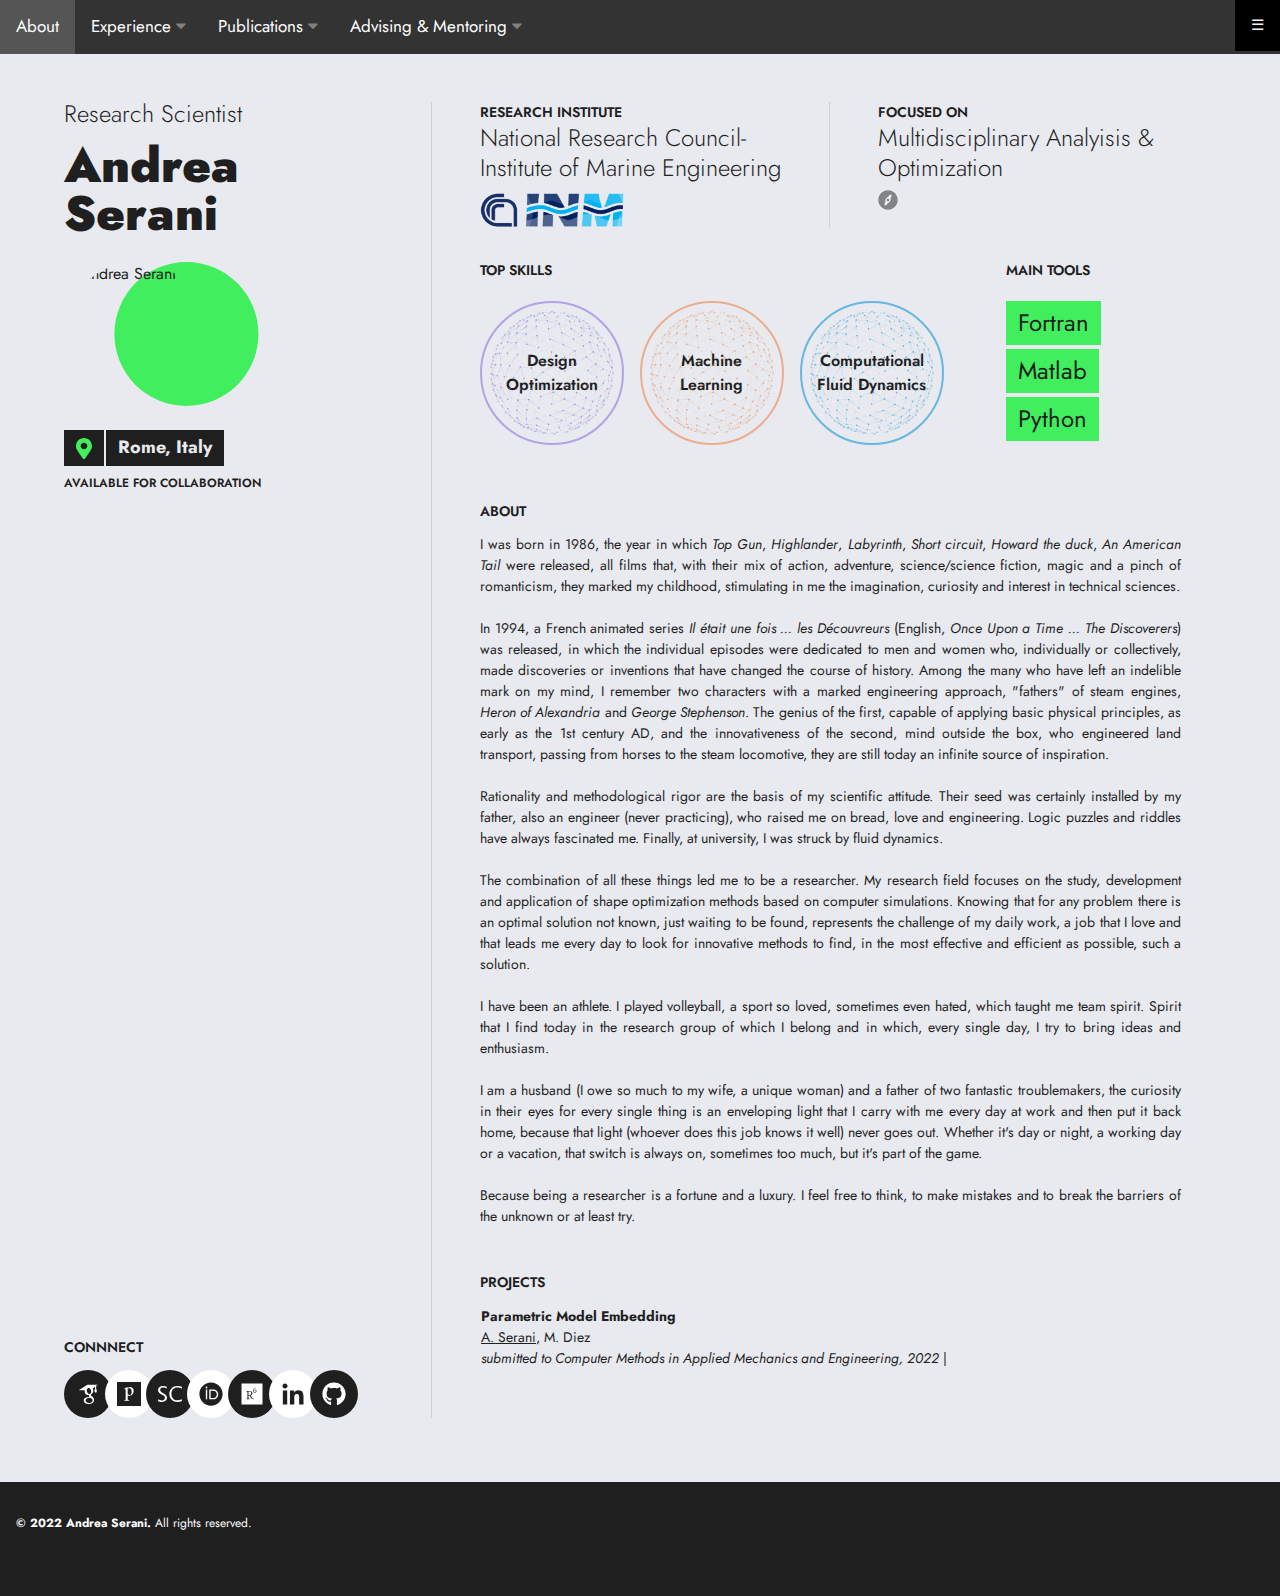
==== commit bd2de771: "Update index.html" ====
--- a/index.html
+++ b/index.html
@@ -42,7 +42,6 @@
 <!-- The navigation menu -->
     <div class="topnav" id="myTopnav">	
 <!--<span class="inline-flex w-14 h-14 lg:mt-4 font-header font-bold text-xl justify-center items-center text-center text-front border-2 border-solid border-front rounded-full">AS</span>-->
-           <img src="./images/MAORG_symbol.png" class="logo">
            <a href="https://aserani.github.io/andreaserani.github.io/index.html" class="active">About</a>
       <div class="dropdown">
           <button class="dropbtn">Experience
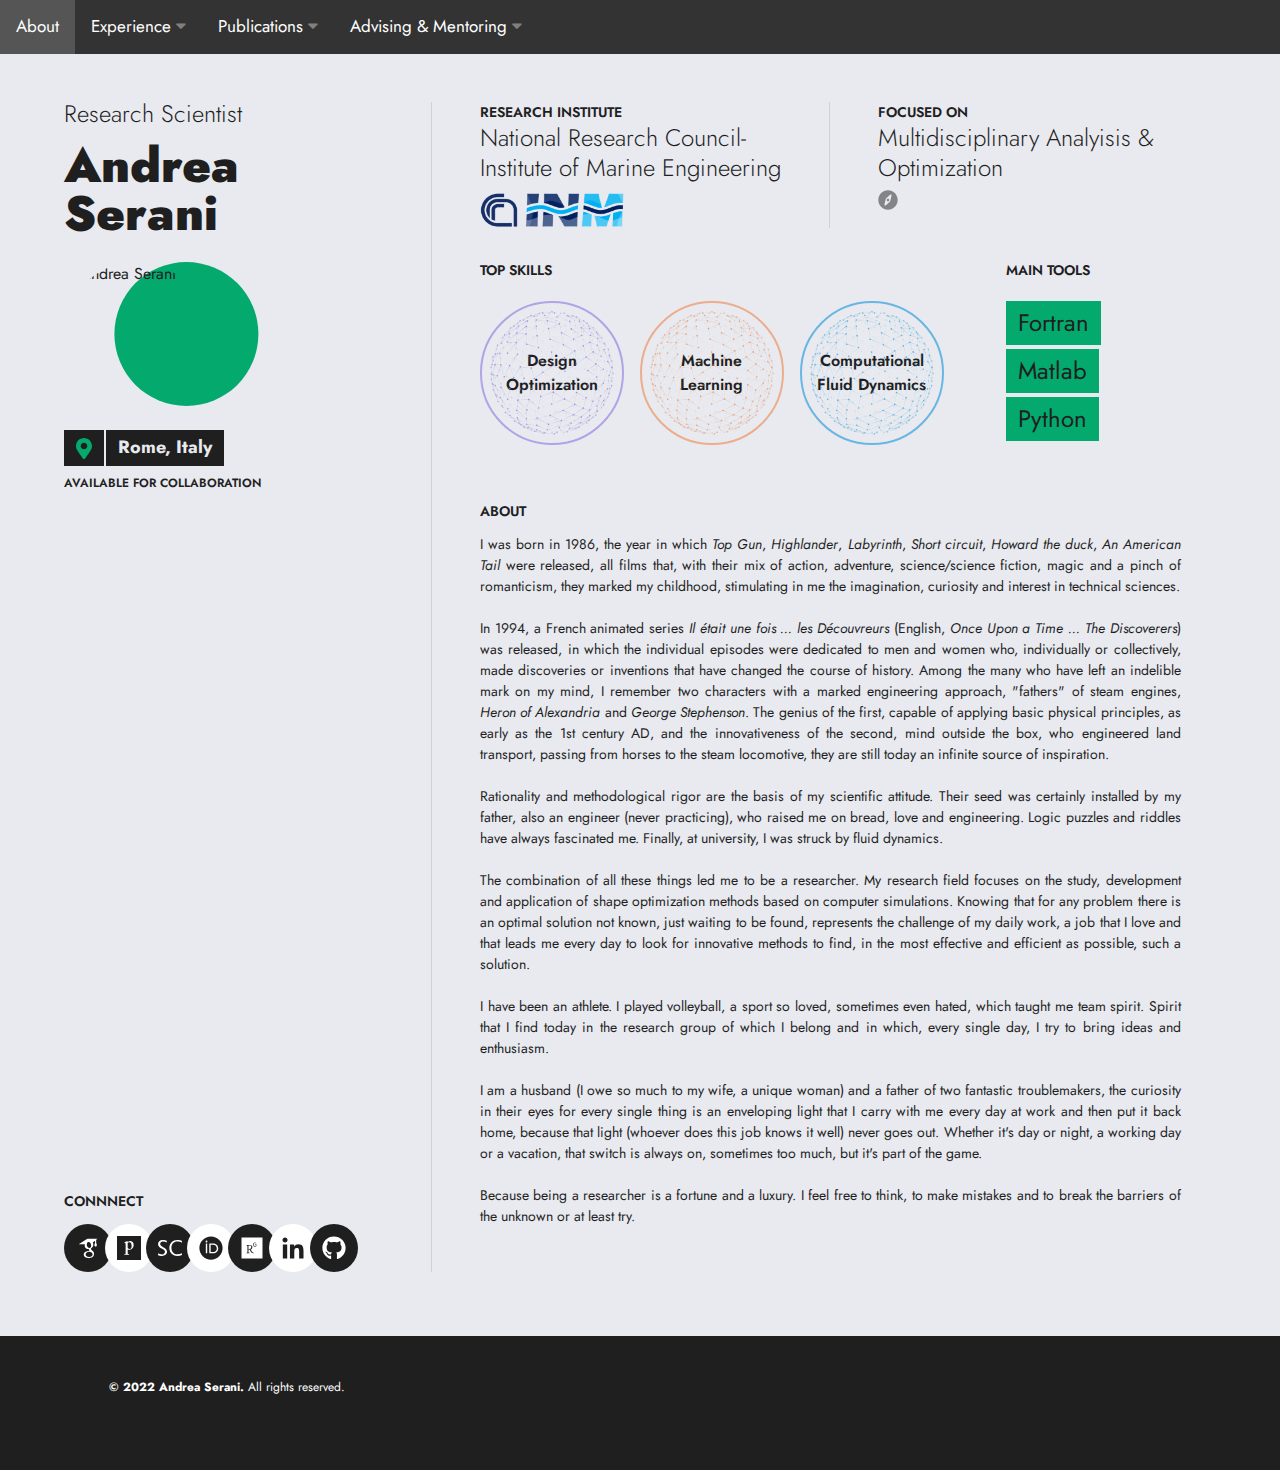
==== commit a0e470e7: "Update index.html" ====
--- a/index.html
+++ b/index.html
@@ -67,10 +67,10 @@
           <i class="fa fa-caret-down"></i>
         </button>
         <div class="dropdown-content">	  
-          <a href="#phd">PhD Students & Visiting Scholars</a>
-          <a href="#master">Master Student</a>
-          <a href="#msc">MSc Students</a>
-          <a href="#bsc">BSc Students</a>
+          <a href="https://aserani.github.io/andreaserani.github.io/html/phd.html">PhD Students</a>
+          <!--<a href="#master">Master Student</a>-->
+          <a href="https://aserani.github.io/andreaserani.github.io/html/msc.html">MSc Students</a>
+          <a href="https://aserani.github.io/andreaserani.github.io/html/msc.html">BSc Students</a>
         </div>
       </div>
 <!--<a href="#contact" class="contact">
@@ -198,21 +198,7 @@
 	        </br></br>
         </p>
 <!--</p>-->
-     </div>
-     <h5 class="section-header pb-3">Projects</h5>
-                <table class="borderless">
-                    <tr>
-                        <td>
-                            <div class="font-text text-sm pb-6">
-                                <b> Parametric Model Embedding</b></br> 
-                                <u>A. Serani</u>, M. Diez </br> 
-                                <i>submitted to Computer Methods in Applied Mechanics and Engineering, 2022</i> <span class="sep">|</span> <a href="https://arxiv.org/abs/2204.05371"><i class="ai ai-arxiv"></i></a> 
-                            </div>
-                        </td>
-                    </tr>
-                </table> 
-
-                </br>
+
 <!--<div class="project">
 <h4>JS GraphQL library</h4>
 <a href="https://github.com" target="_blank" class="text-front hover:opacity-75">https://github.com</a>
@@ -300,14 +286,14 @@
 </section>
 <footer class="bg-front mt-16 pt-8 pb-16">
 	<div class="container flex">
-		<div class="w-2/3 text-back-light font-header text-xs">
+		<div class="w-1/3 text-back-light font-header text-xs">
 			<strong>© 2022 Andrea Serani.</strong> All rights reserved.
 		</div>
-	<!--	<div class="w-2/3 text-right">
-			Via di Vallerano 139, 00128 Rome, Italy </br>
+		<div class="w-2/3 text-right">
+	<!--		Via di Vallerano 139, 00128 Rome, Italy </br>
 			<svg style="color: white" xmlns="http://www.w3.org/2000/svg" width="16" height="16" fill="currentColor" class="bi bi-telephone" viewBox="0 0 16 16"> <path d="M3.654 1.328a.678.678 0 0 0-1.015-.063L1.605 2.3c-.483.484-.661 1.169-.45 1.77a17.568 17.568 0 0 0 4.168 6.608 17.569 17.569 0 0 0 6.608 4.168c.601.211 1.286.033 1.77-.45l1.034-1.034a.678.678 0 0 0-.063-1.015l-2.307-1.794a.678.678 0 0 0-.58-.122l-2.19.547a1.745 1.745 0 0 1-1.657-.459L5.482 8.062a1.745 1.745 0 0 1-.46-1.657l.548-2.19a.678.678 0 0 0-.122-.58L3.654 1.328zM1.884.511a1.745 1.745 0 0 1 2.612.163L6.29 2.98c.329.423.445.974.315 1.494l-.547 2.19a.678.678 0 0 0 .178.643l2.457 2.457a.678.678 0 0 0 .644.178l2.189-.547a1.745 1.745 0 0 1 1.494.315l2.306 1.794c.829.645.905 1.87.163 2.611l-1.034 1.034c-.74.74-1.846 1.065-2.877.702a18.634 18.634 0 0 1-7.01-4.42 18.634 18.634 0 0 1-4.42-7.009c-.362-1.03-.037-2.137.703-2.877L1.885.511z" fill="white"></path> </svg>+39-06-50299-334 </br>
-			Email: andrea.serani@cnr.it 	
-		</div>-->
+			Email: andrea.serani@cnr.it--> 	
+		</div>
 	</div>
 </footer>
 
--- a/assets/styles.css
+++ b/assets/styles.css
@@ -25,7 +25,8 @@
  font-weight:bolder
 }
 img {
- border-style:none
+ border-style:none;
+ /*margin: auto --AS--*/
 }
 svg:not(:root) {
  overflow:hidden
@@ -195,7 +196,7 @@
 }
 .fill-lead {
  /*fill:#eee841*/
- fiil:#41ee5e
+ fiil:#04AA6D
 }
 .section-header {
  color:#1f1f1f;
@@ -267,7 +268,7 @@
  padding-left:.5rem;
  padding-right:.5rem;
  /*background-color:#eee841;*/
- background-color:#41ee5e;
+ background-color:#04AA6D;
  border-radius:9999px;
  color:#1f1f1f;
  -webkit-box-pack:center;
@@ -309,7 +310,7 @@
  left:0;
  border-radius:9999px;
  /*background-color:#eee841;*/
- background-color:#41ee5e;
+ background-color:#04AA6D;
  z-index:0;
  -webkit-transform:translateX(35%);
  transform:translateX(35%)
@@ -442,7 +443,7 @@
  -webkit-font-smoothing:auto;
  -moz-osx-font-smoothing:auto;
  /*background-color:#eee841;*/
- background-color:#41ee5e;
+ background-color:#04AA6D;
  padding:.25rem .75rem;
  /*font-family:Source Sans Pro,sans-serif;*/
  font-family: 'Jost', sans-serif
@@ -584,7 +585,7 @@
 }
 .history-entry:first-child .dot-double:after {
  /*background-color:#eee841*/
- background-color:#41ee5e; 
+ background-color:#04AA6D; 
 }
 .form-control {
  width:100%;
@@ -628,7 +629,7 @@
 }
 .checkbox-on:after {
  /*background-color:#eee841*/
- background-color:#41ee5e; 
+ background-color:#04AA6D; 
 }
 [data-checkbox-toggle] {
  cursor:pointer;
@@ -692,7 +693,7 @@
  width:1rem;
  height:1rem;
  /*background-color:#eee841;*/
- background-color:#41ee5e;
+ background-color:#04AA6D;
  cursor:pointer;
  outline:0;
  -webkit-transform:translateY(-6.5px);
@@ -704,7 +705,7 @@
  width:1rem;
  height:1rem;
  /*background-color:#eee841;*/
- background-color:#41ee5e;
+ background-color:#04AA6D;
  cursor:pointer;
  outline:0;
  -webkit-transform:translateY(-6.5px);
@@ -717,7 +718,7 @@
  width:1rem;
  height:1rem;
  /*background-color:#eee841;*/
- background-color:#41ee5e;
+ background-color:#04AA6D;
  cursor:pointer;
  outline:0;
  -webkit-transform:translateY(-6.5px);
@@ -731,7 +732,7 @@
 }
 .bg-lead {
  /*background-color:#eee841*/
- background-color:#41ee5e; 
+ background-color:#04AA6D; 
 }
 .border-back {
  border-color:#e8eaef
@@ -974,7 +975,7 @@
 }
 .text-lead {
  /*color:#eee841*/
- color:#41ee5e; 
+ color:#04AA6D; 
 }
 .text-xs {
  font-size:.75rem
@@ -1039,6 +1040,12 @@
 }
 .w-3\/4 {
  width:75%
+}
+.w-1\/5 {
+ width:20%
+}
+.w-4\/5 {
+ width:80%
 }
 .w-full {
  width:100%
@@ -1129,57 +1136,11 @@
   color : gray;
 }
 
-.mobile-container {
-  max-width: 480px;
-  margin: auto;
-  background-color: #555;
-  height: 500px;
-  color: white;
-  border-radius: 10px;
-}
-
 .topnav {
   overflow: hidden;
   background-color: #333;
-  position: relative;
-}
-
-.topnav #myLinks {
-  display: none;
-}
-
-.topnav a {
-  color: white;
-  padding: 14px 16px;
-  text-decoration: none;
-  font-size: 17px;
-  display: block;
-}
-
-.topnav a.icon {
-  background: black;
-  display: block;
-  position: absolute;
-  right: 0;
-  top: 0;
-}
-
-.topnav a:hover {
-  background-color: #ddd;
-  color: black;
-}
-
-.active {
-  background-color: #04AA6D;
-  color: white;
-}
- /* Add a black background color to the top navigation */
-.topnav {
-  background-color: #333;
-  overflow: hidden;
-}
-
-/* Style the links inside the navigation bar */
+}
+
 .topnav a {
   float: left;
   display: block;
@@ -1190,26 +1151,22 @@
   font-size: 17px;
 }
 
-/* Add an active class to highlight the current page */
 .active {
   background-color: #04AA6D;
   color: white;
 }
 
-/* Hide the link that should open and close the topnav on small screens */
 .topnav .icon {
   display: none;
 }
 
-/* Dropdown container - needed to position the dropdown content */
 .dropdown {
   float: left;
   overflow: hidden;
 }
 
-/* Style the dropdown button to fit inside the topnav */
 .dropdown .dropbtn {
-  font-size: 17px;
+  font-size: 17px;    
   border: none;
   outline: none;
   color: white;
@@ -1219,7 +1176,6 @@
   margin: 0;
 }
 
-/* Style the dropdown content (hidden by default) */
 .dropdown-content {
   display: none;
   position: absolute;
@@ -1229,7 +1185,6 @@
   z-index: 1;
 }
 
-/* Style the links inside the dropdown */
 .dropdown-content a {
   float: none;
   color: black;
@@ -1239,24 +1194,20 @@
   text-align: left;
 }
 
-/* Add a dark background on topnav links and the dropdown button on hover */
 .topnav a:hover, .dropdown:hover .dropbtn {
   background-color: #555;
   color: white;
 }
 
-/* Add a grey background to dropdown links on hover */
 .dropdown-content a:hover {
   background-color: #ddd;
   color: black;
 }
 
-/* Show the dropdown menu when the user moves the mouse over the dropdown button */
 .dropdown:hover .dropdown-content {
   display: block;
 }
 
-/* When the screen is less than 600 pixels wide, hide all links, except for the first one ("Home"). Show the link that contains should open and close the topnav (.icon) */
 @media screen and (max-width: 600px) {
   .topnav a:not(:first-child), .dropdown .dropbtn {
     display: none;
@@ -1267,10 +1218,9 @@
   }
 }
 
-/* The "responsive" class is added to the topnav with JavaScript when the user clicks on the icon. This class makes the topnav look good on small screens (display the links vertically instead of horizontally) */
 @media screen and (max-width: 600px) {
   .topnav.responsive {position: relative;}
-  .topnav.responsive a.icon {
+  .topnav.responsive .icon {
     position: absolute;
     right: 0;
     top: 0;
@@ -1289,11 +1239,14 @@
   }
 }
 
-.logo {
-    display: inline-block;
-    vertical-align: top;
-    width: 50px;
-    height: 50px;
-    margin-right: 20px;
-    margin-top: 15px;    /* if you want it vertically middle of the navbar. */
-}
+div.polaroid {
+  width: 90%;
+  background-color: white;
+  box-shadow: 0 4px 8px 0 rgba(0, 0, 0, 0.2), 0 6px 20px 0 rgba(0, 0, 0, 0.19);
+  margin-bottom: 25px;
+}
+
+div.container {
+  text-align: center;
+  padding: 10px 20px;
+}
